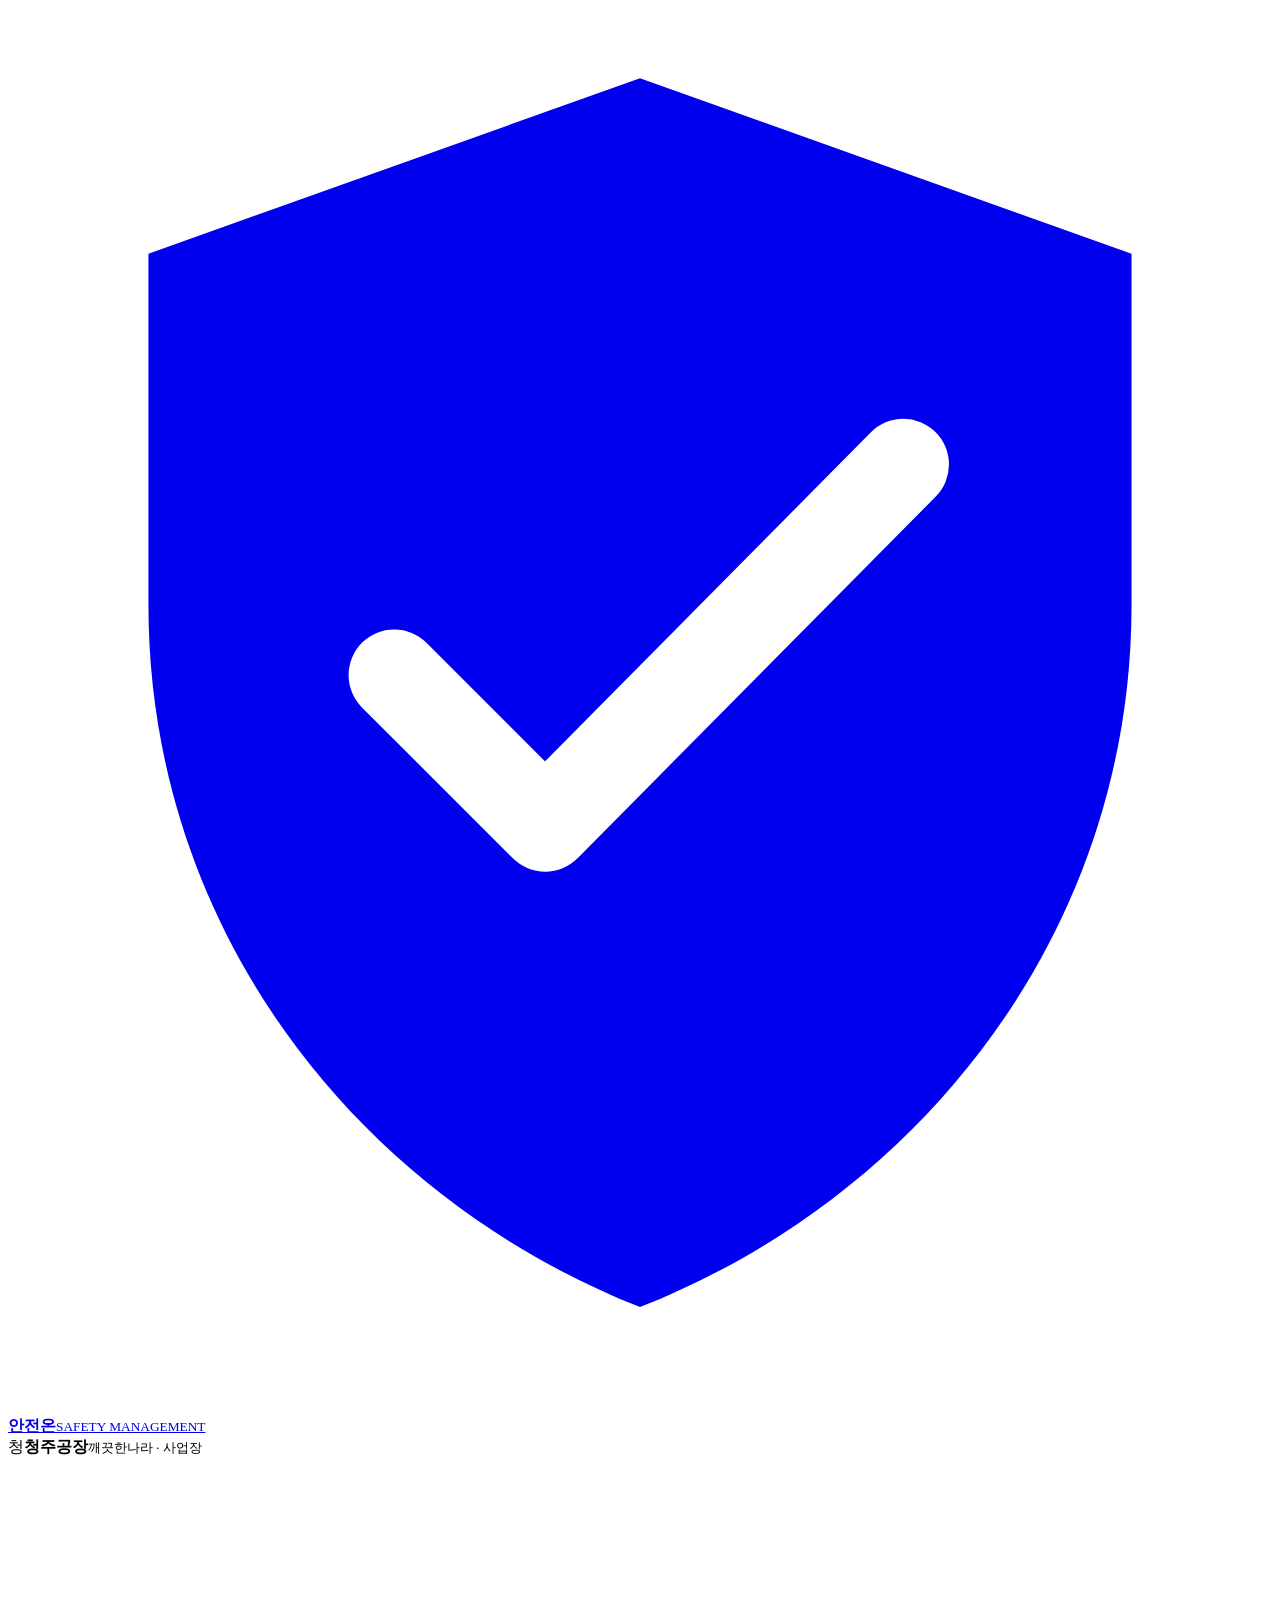
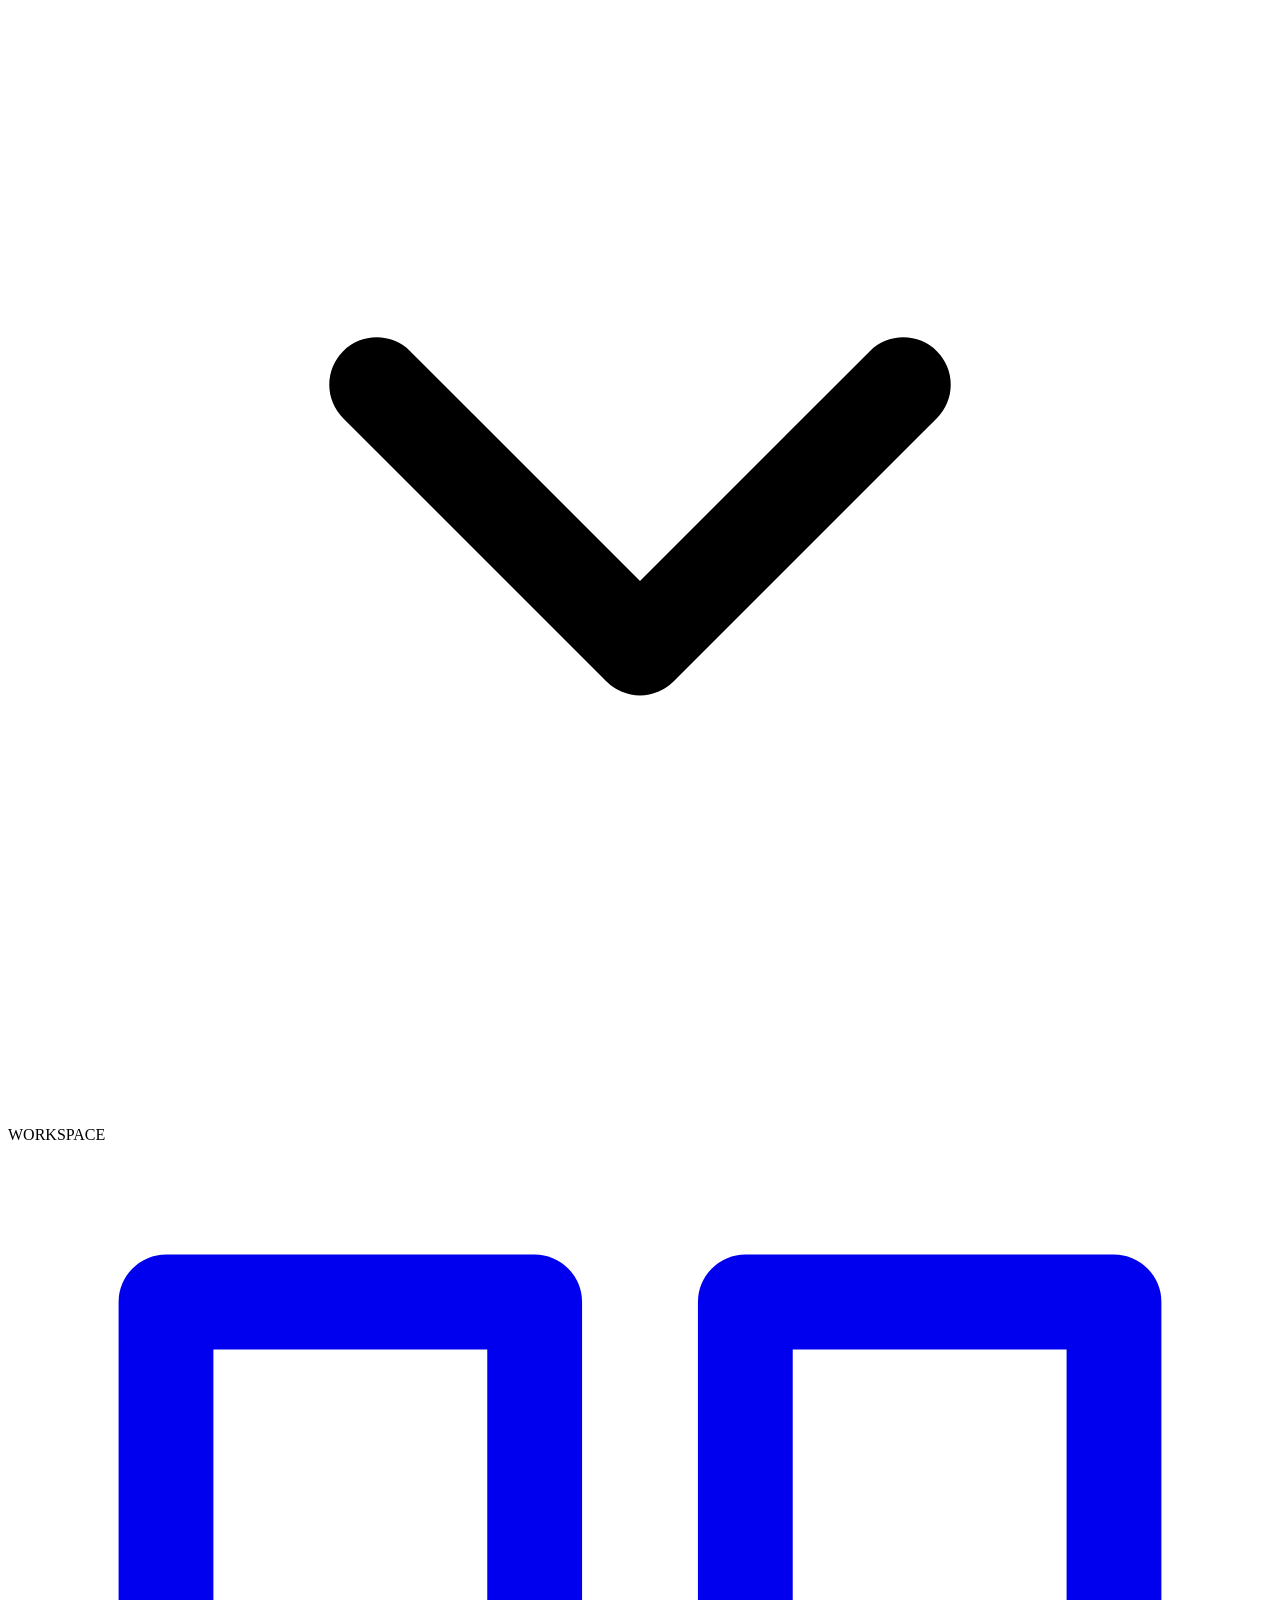
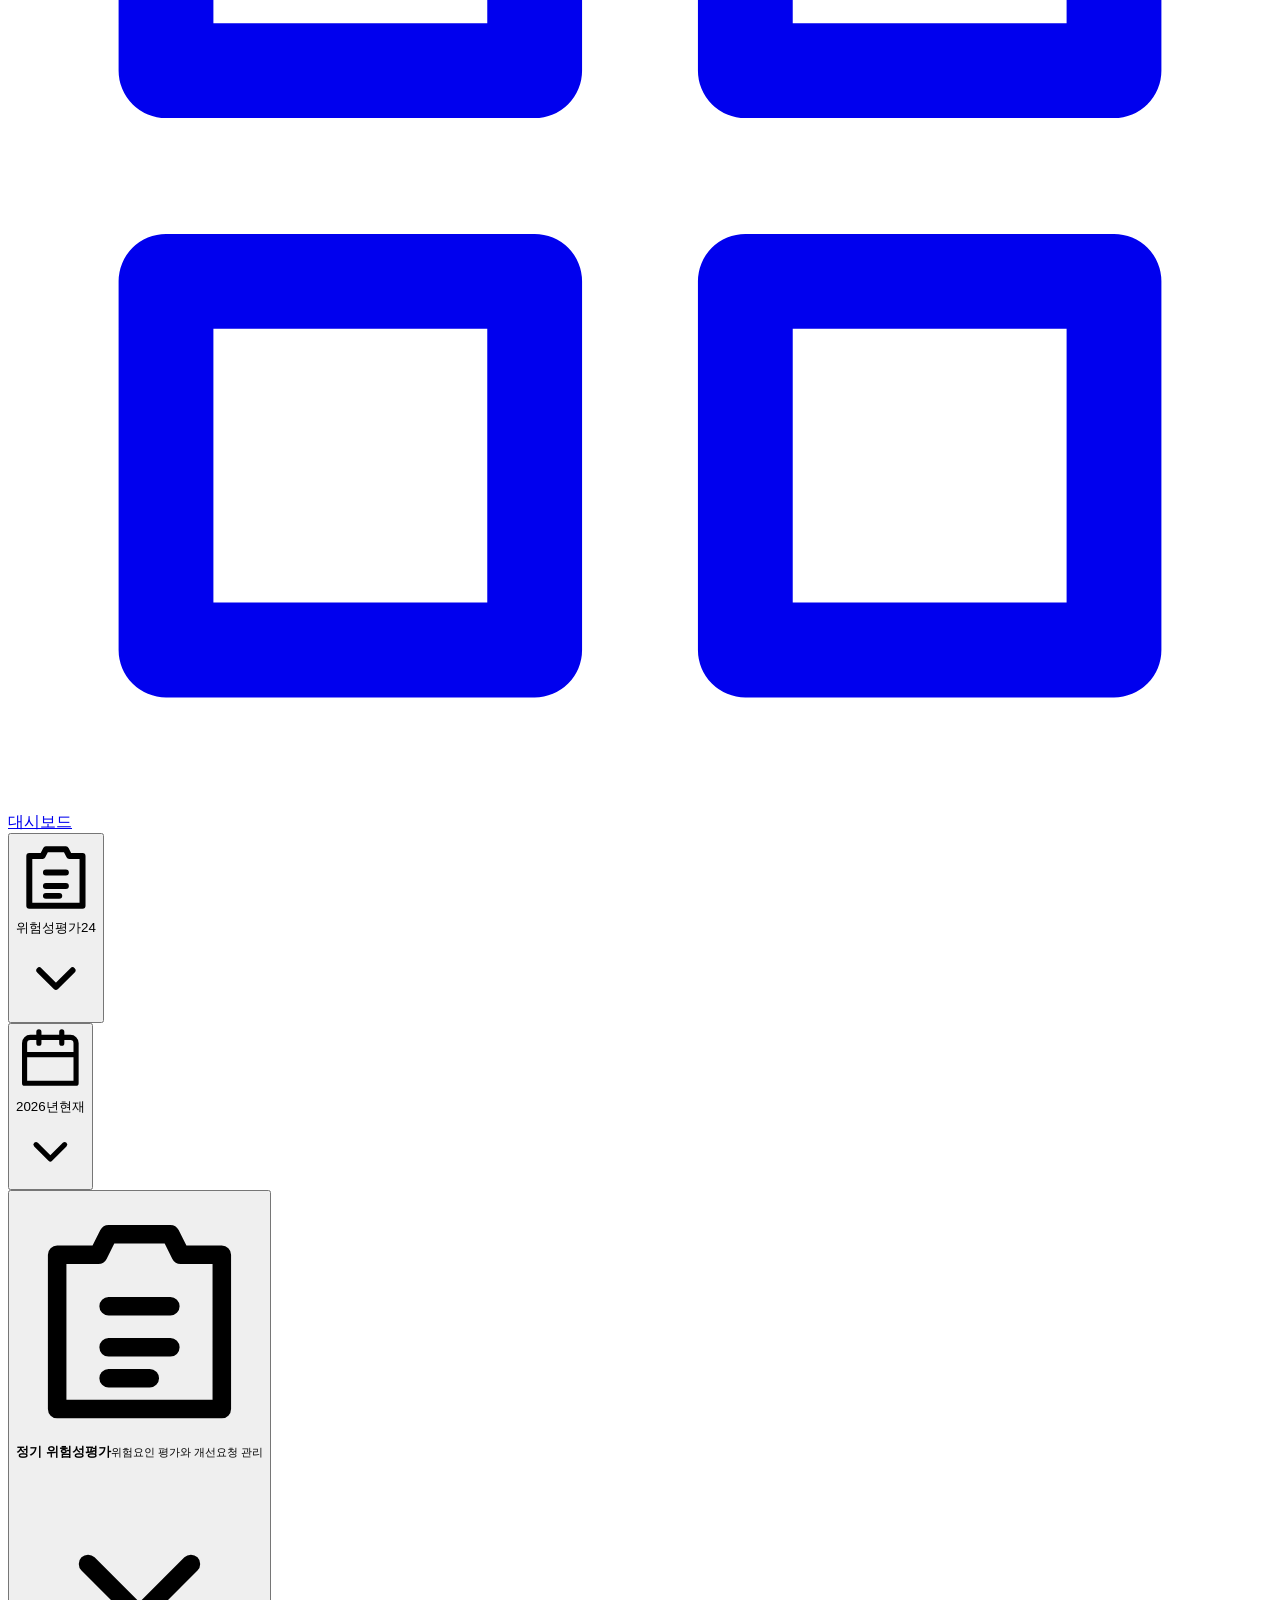
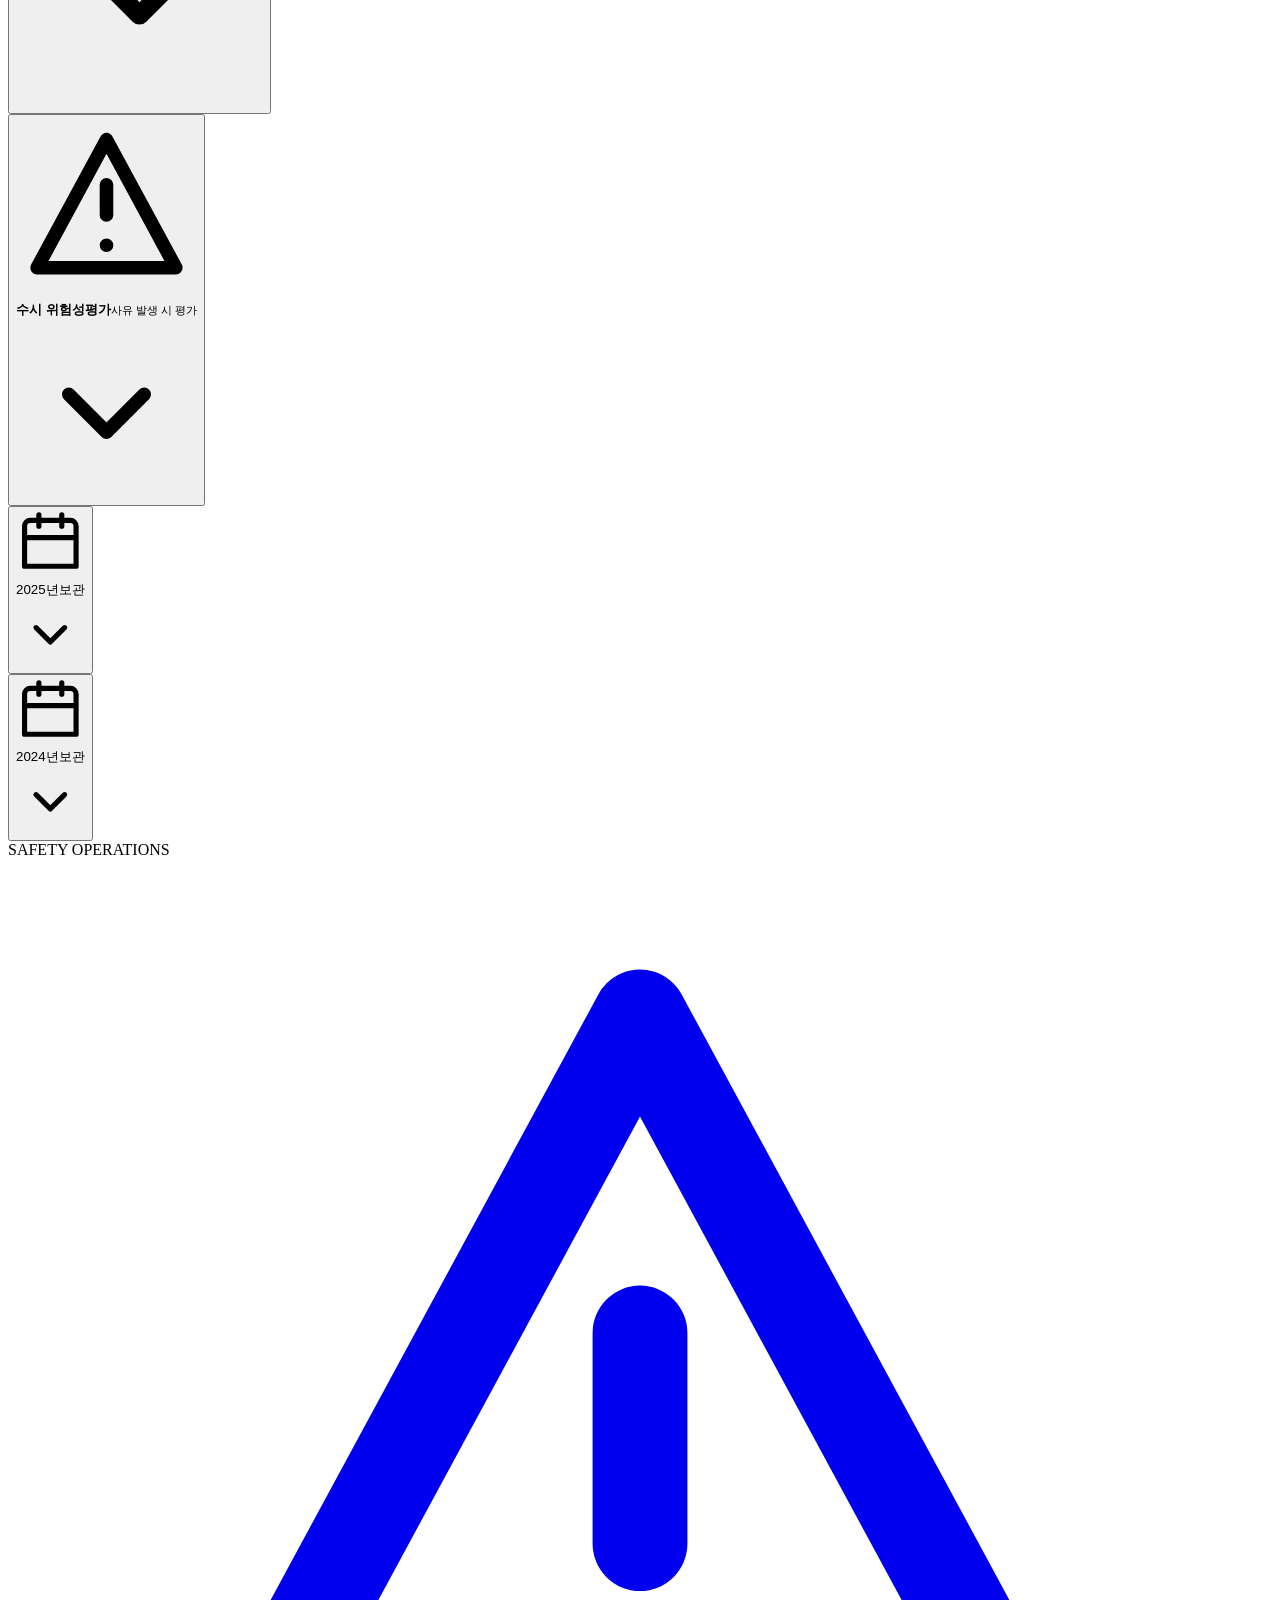
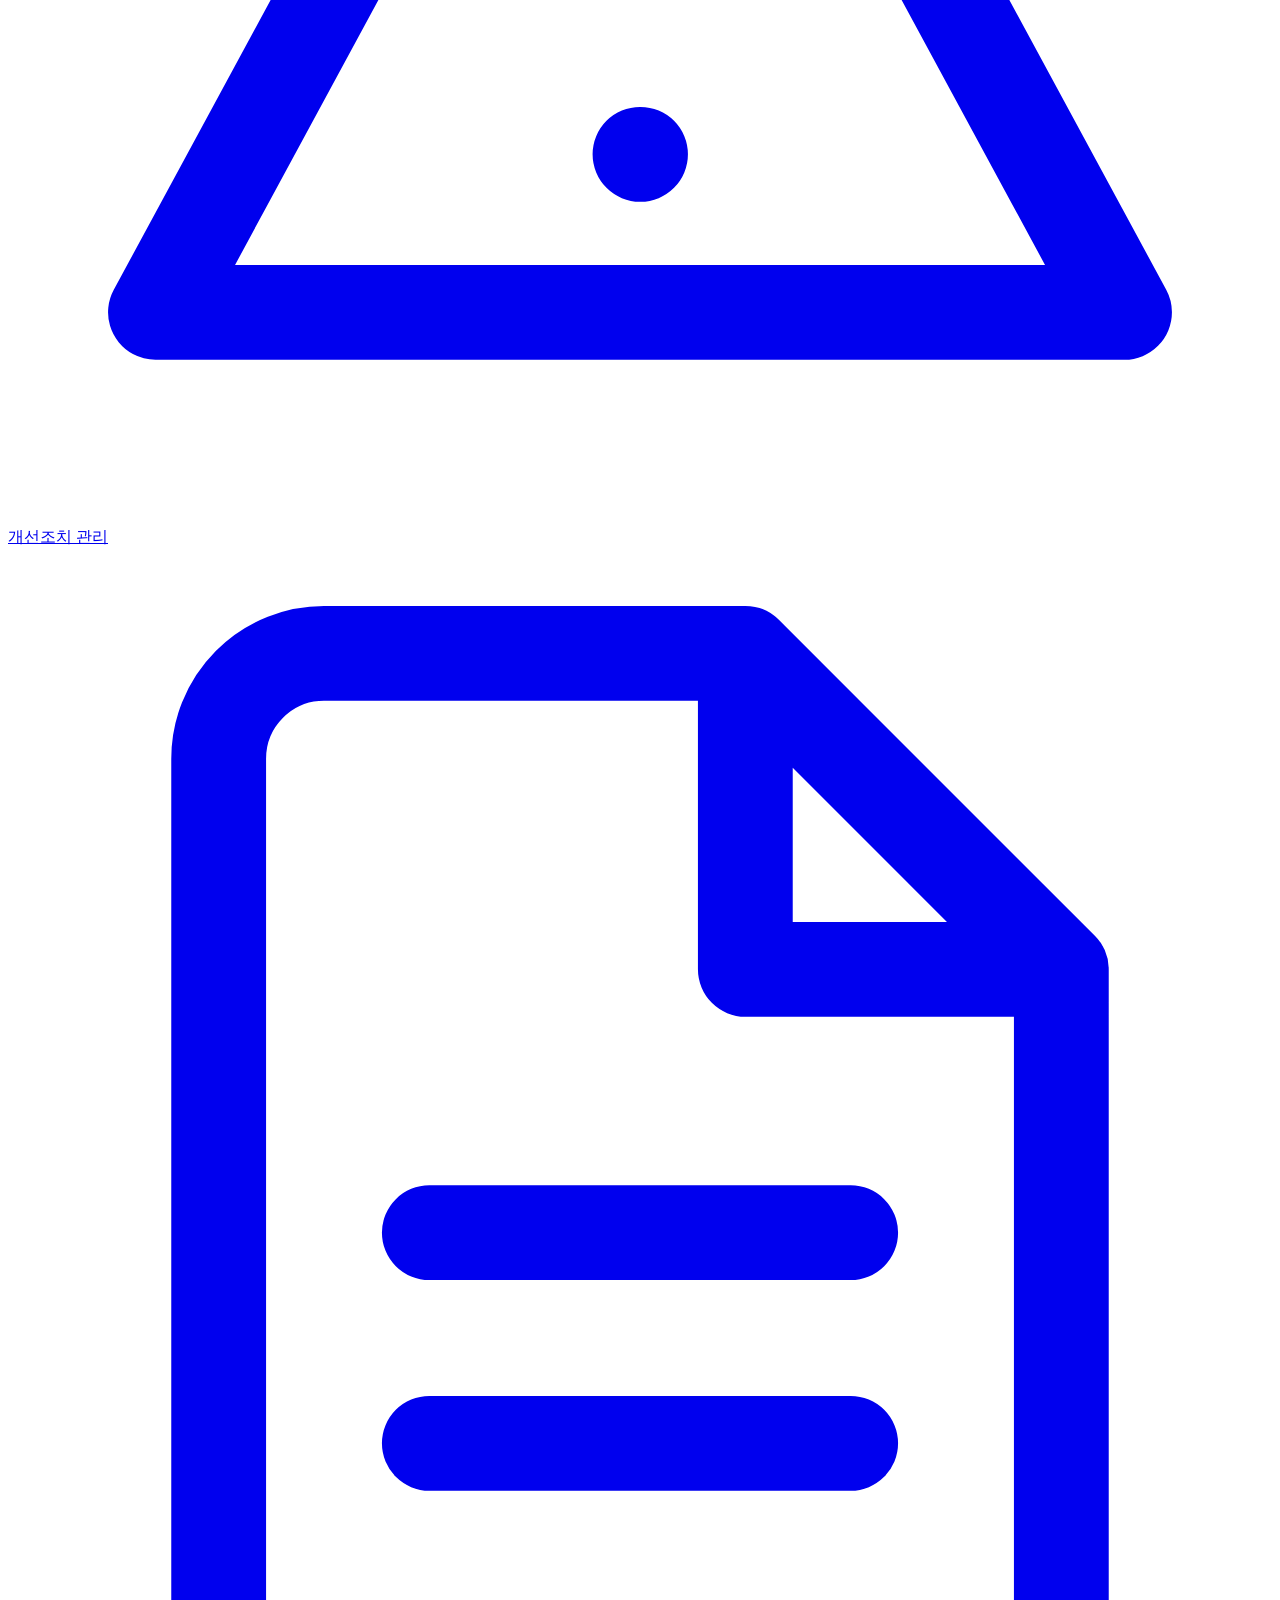
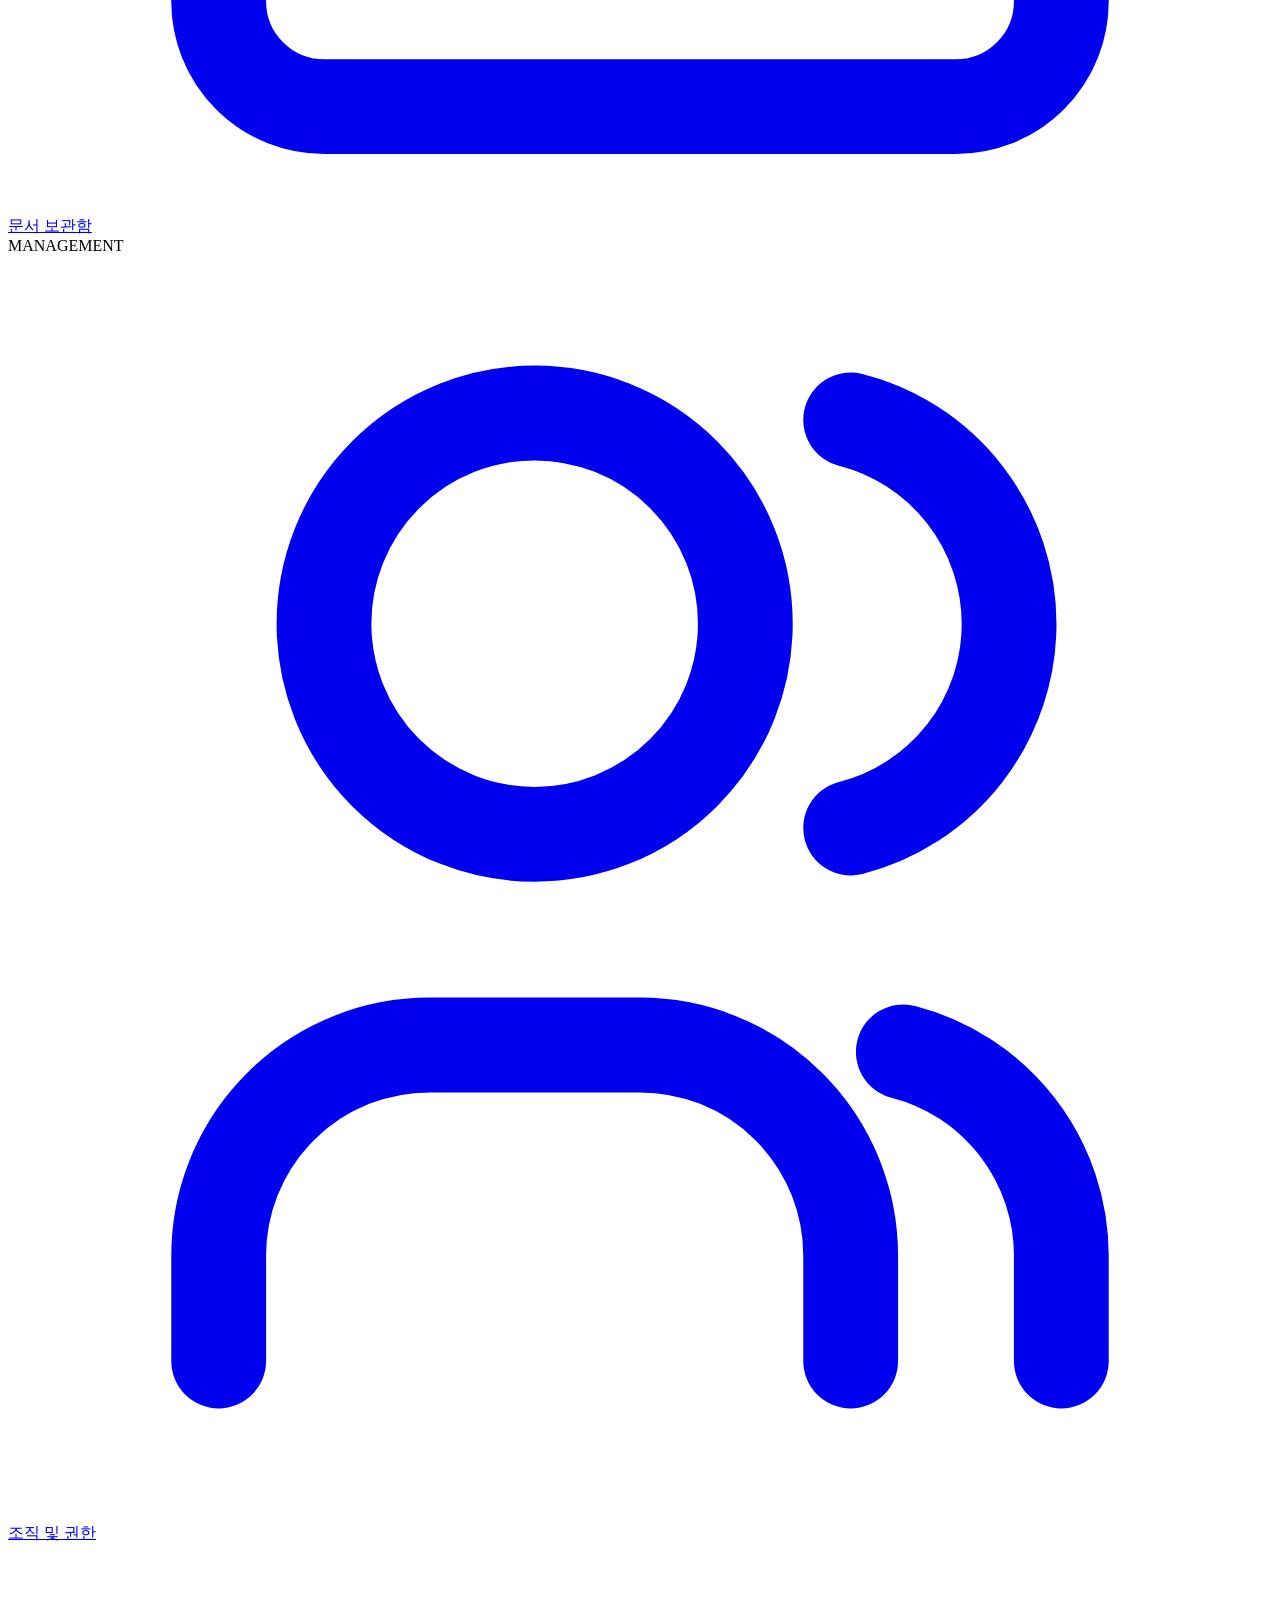
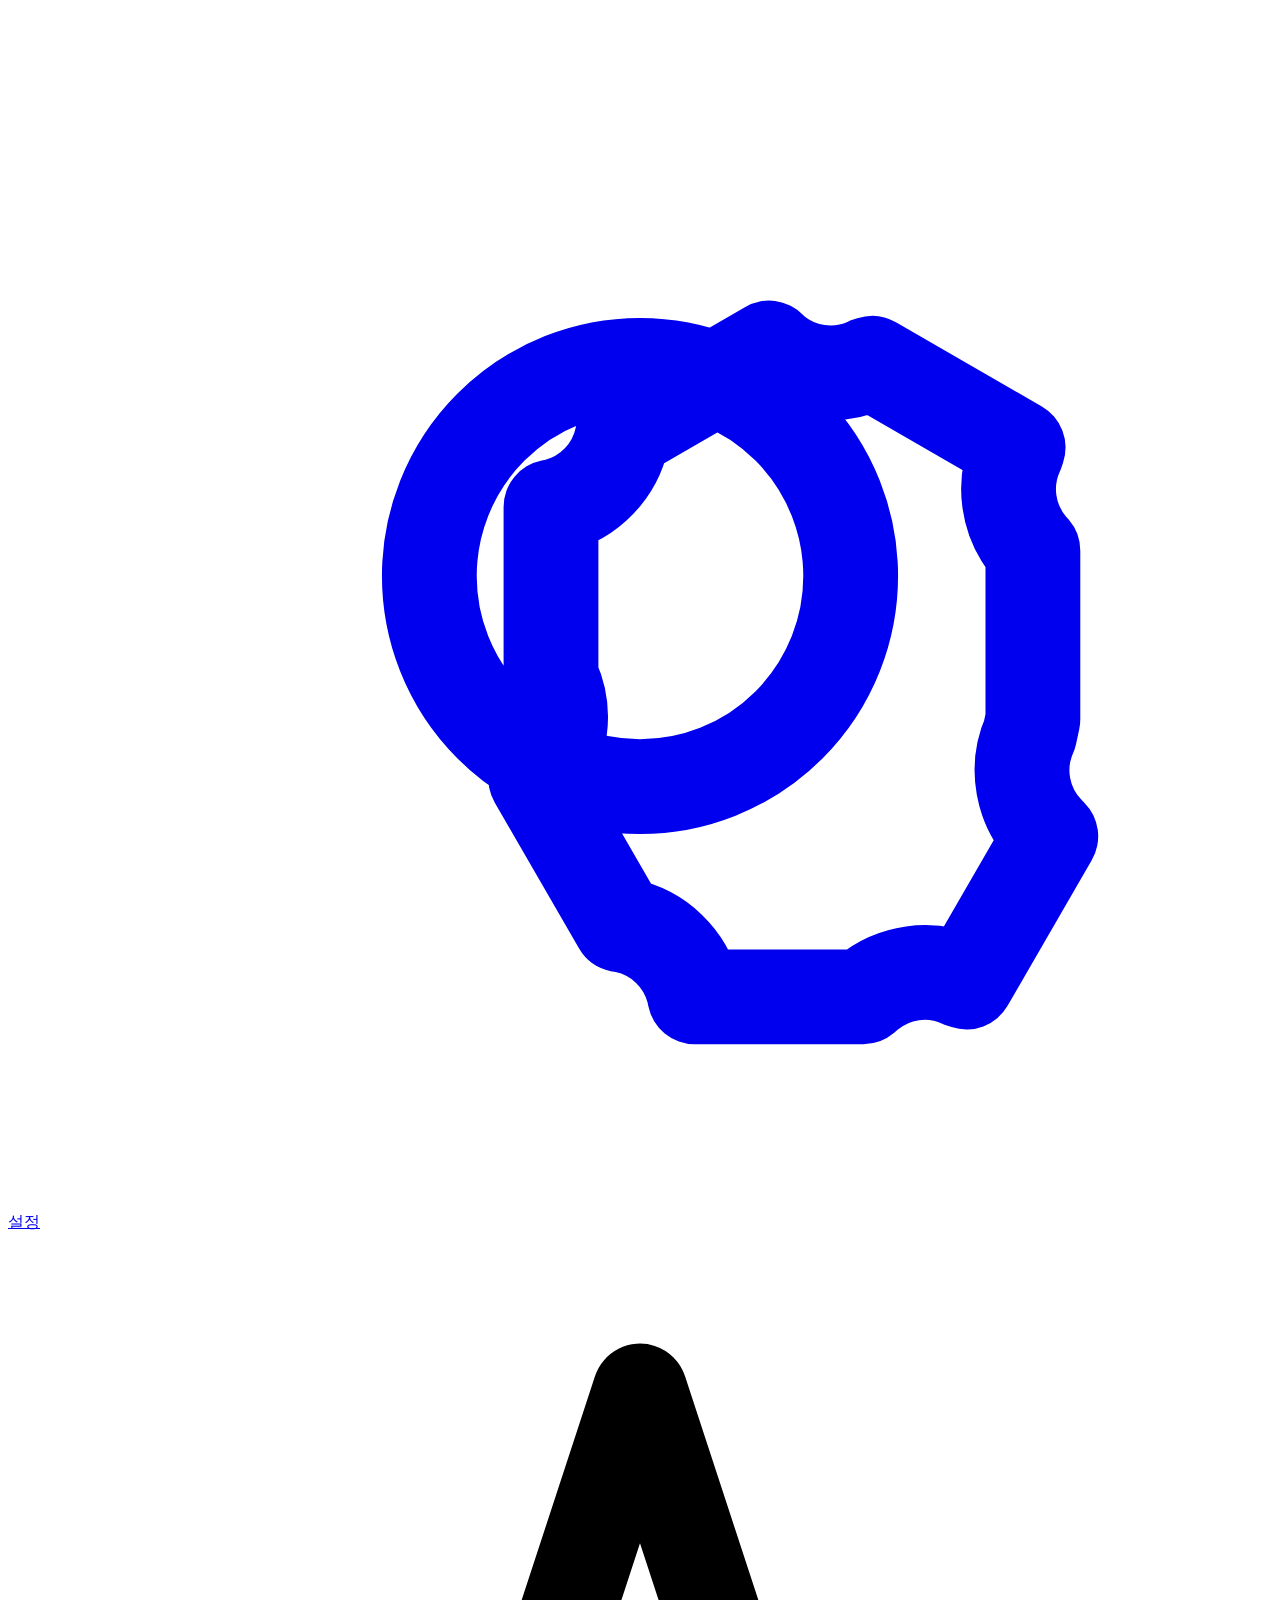
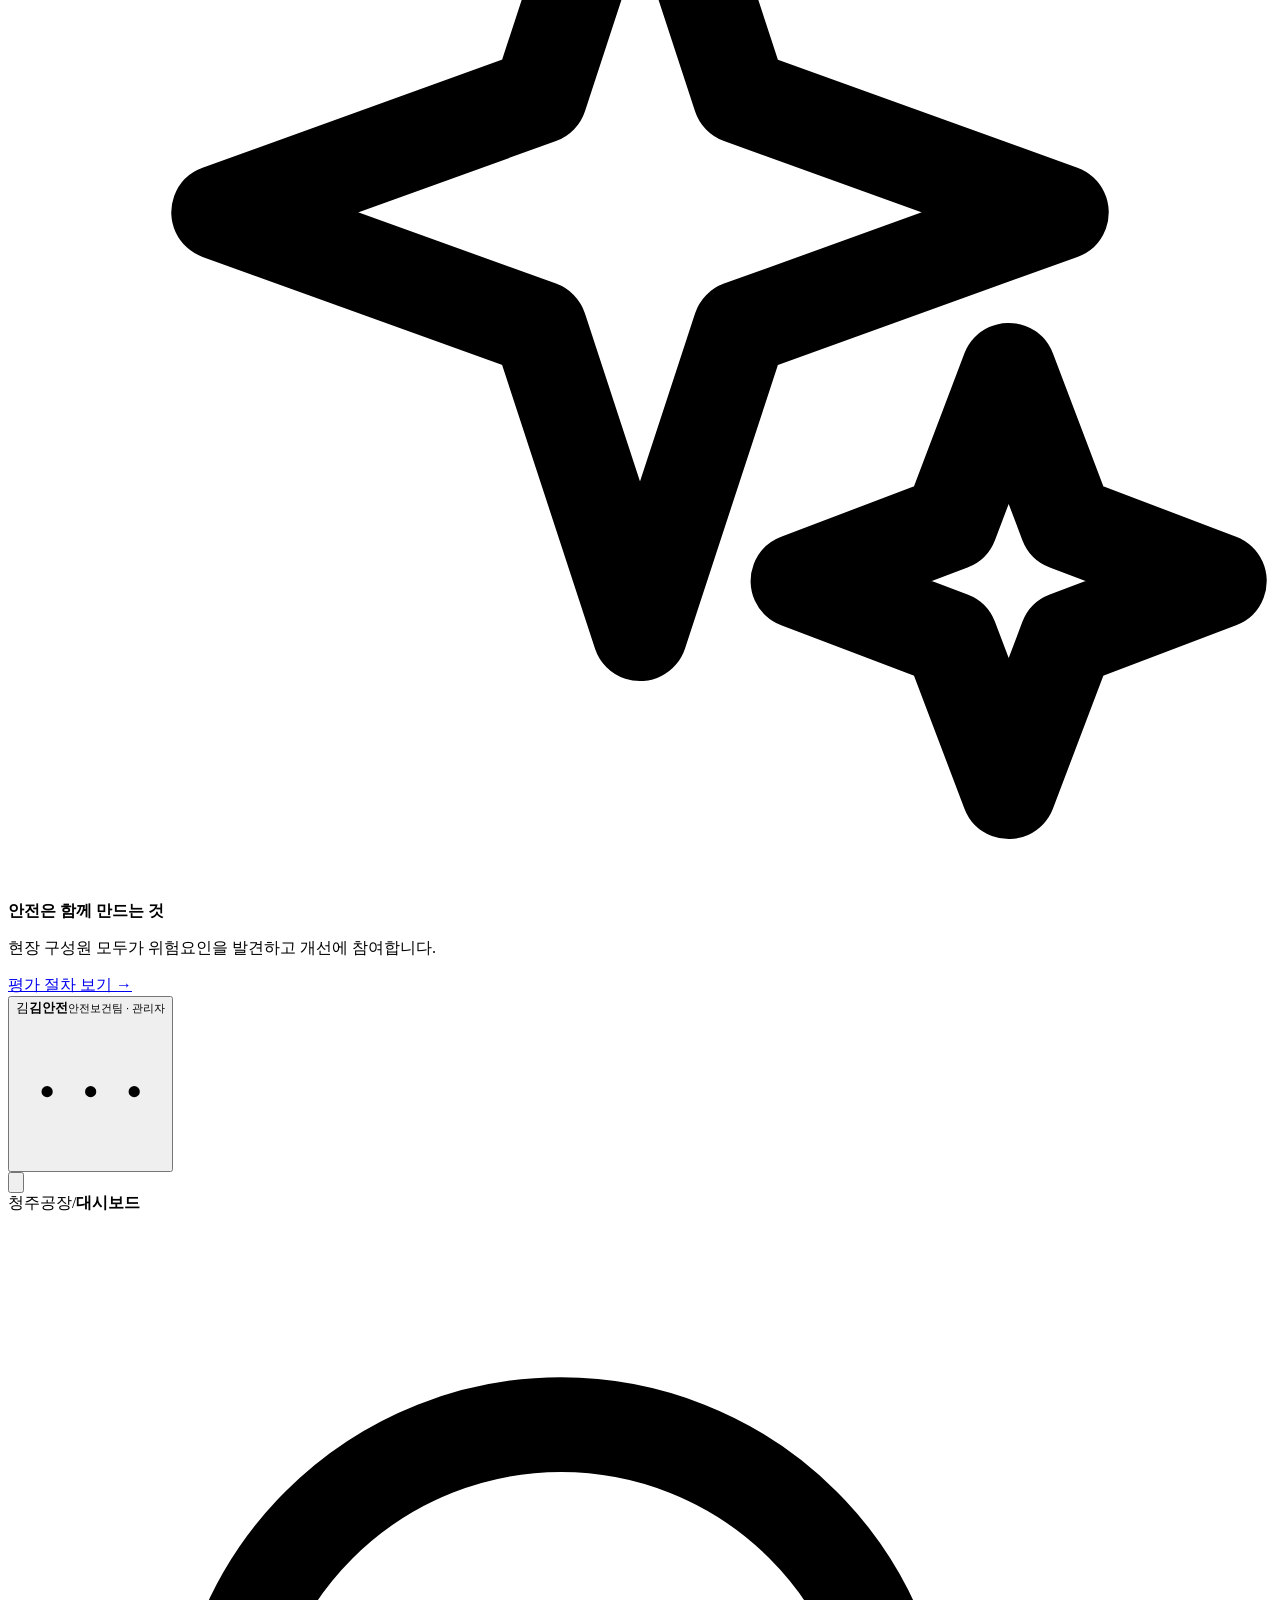
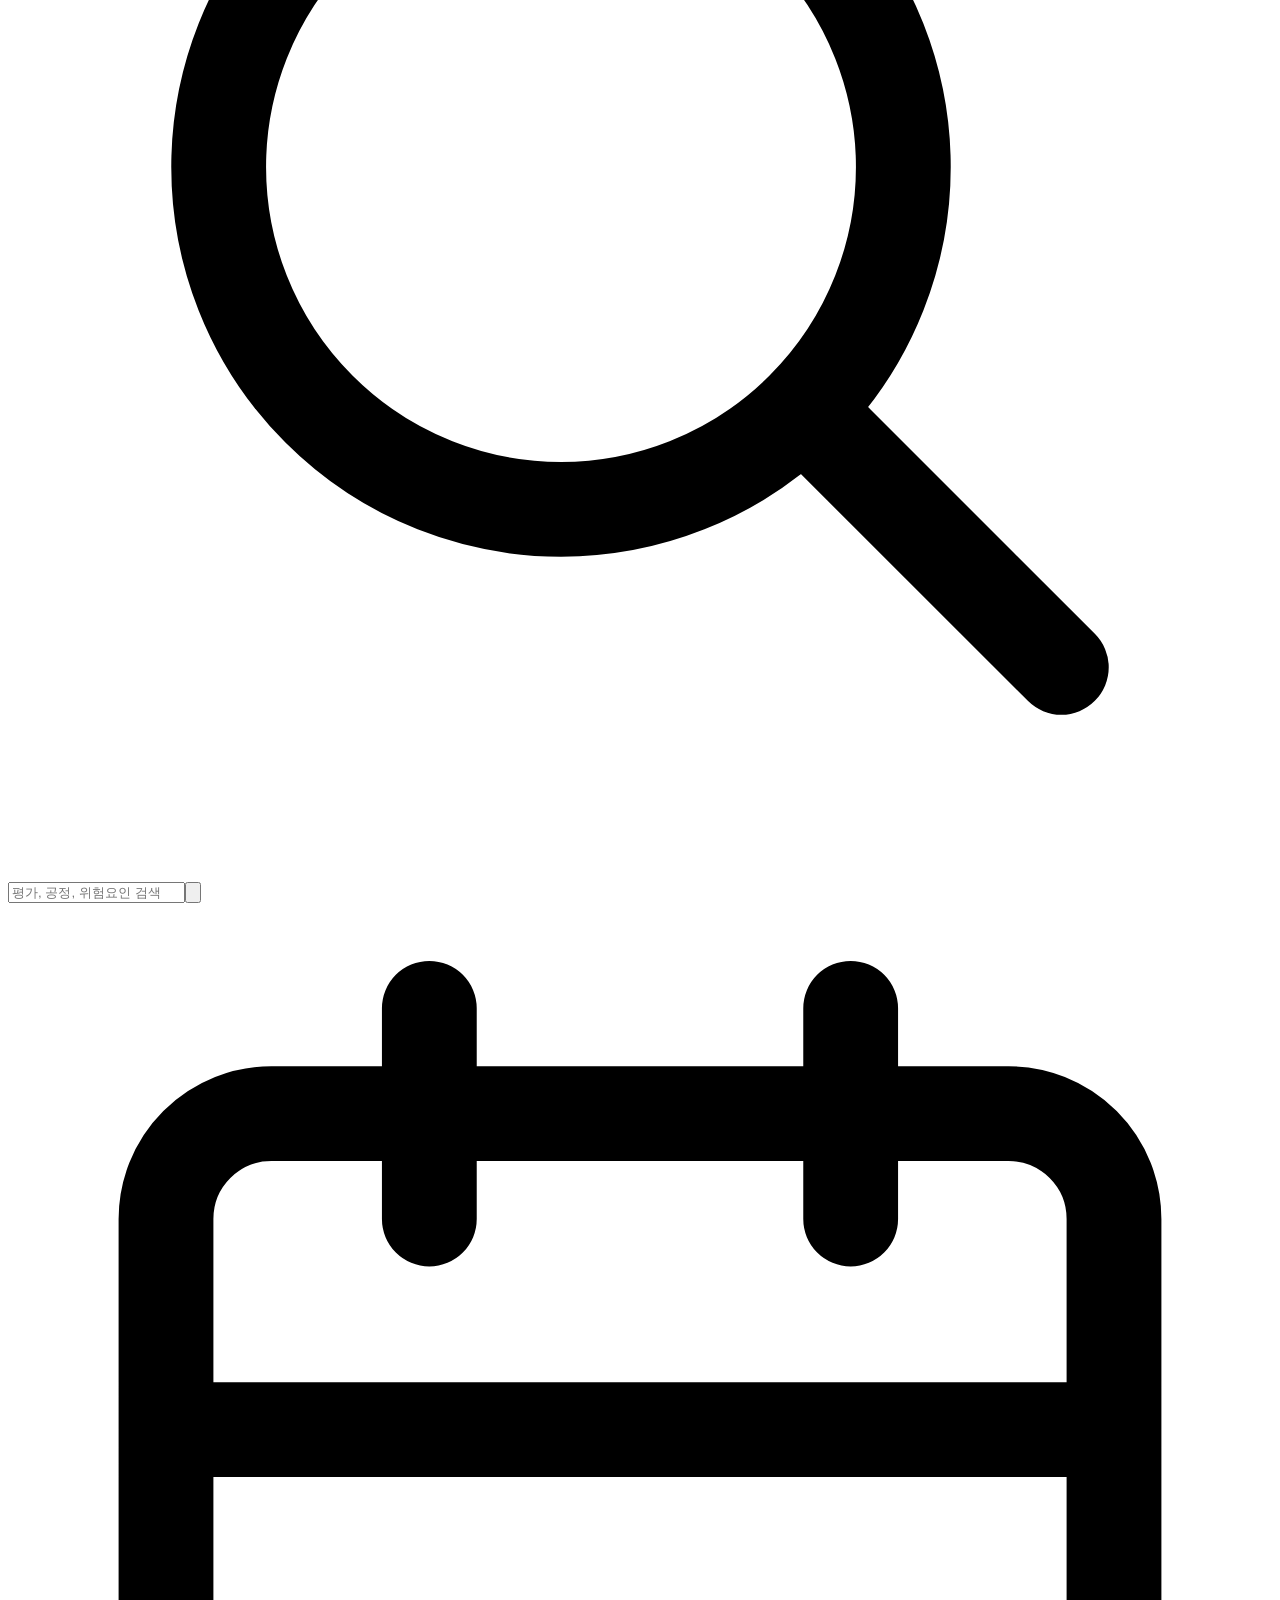
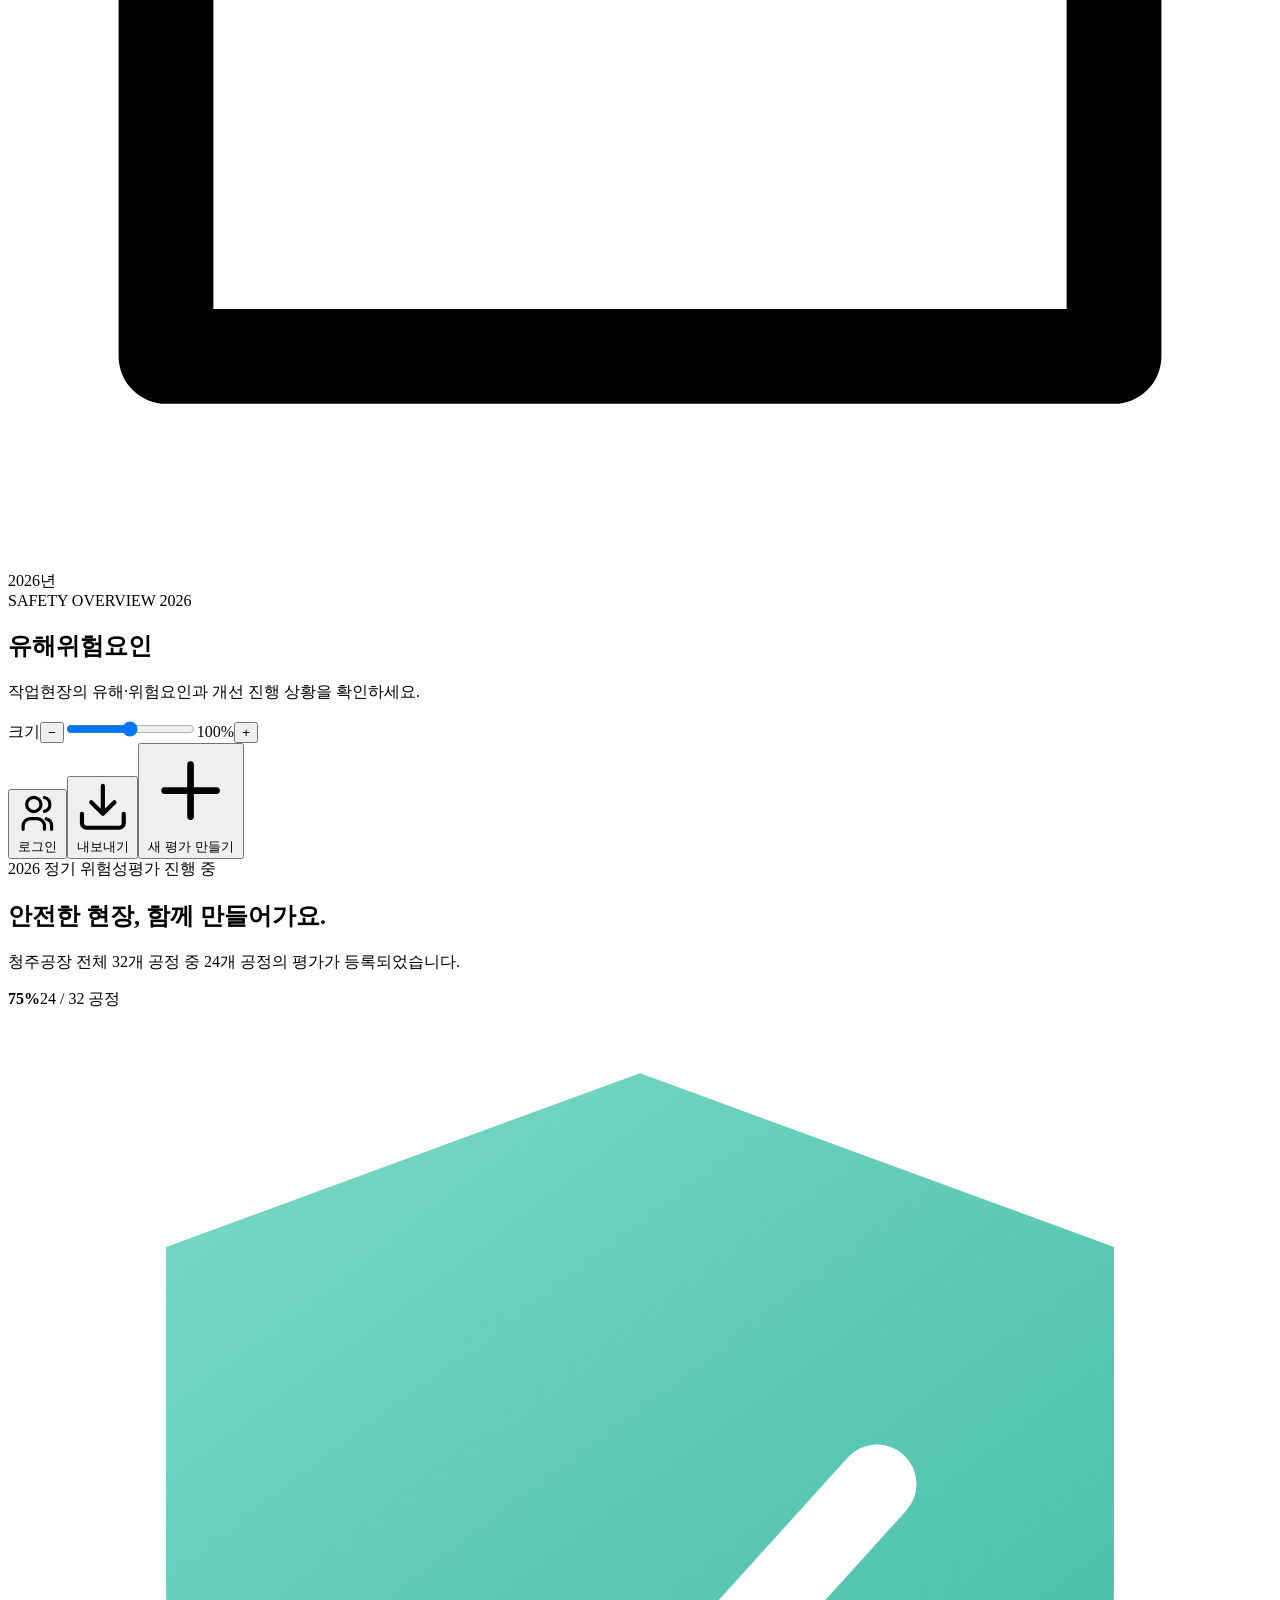
==== src/main/resources/static/index.html @ 6519123d "genspark auto-backup" ====
<!DOCTYPE html><html lang="ko"><head><meta charset="UTF-8"/><meta name="viewport" content="width=device-width, initial-scale=1.0"/><meta name="theme-color" content="#f6f8fa"/><title>안전온 | 유해위험요인</title><meta name="description" content="현장의 위험을 먼저 발견하고 함께 개선하는 위험성평가 플랫폼"/><link rel="icon" type="image/svg+xml" href="/static/favicon.svg"/><link href="/static/style.css" rel="stylesheet"/><script src="/static/app.js" defer=""></script></head><body><div class="app-shell"><aside class="sidebar" id="sidebar"><a class="brand" href="#overview" aria-label="안전온 홈"><span class="brand-mark"><svg viewBox="0 0 36 40" fill="none" aria-hidden="true"><path d="M18 2 32 7v10c0 9.2-5.9 16.8-14 20C9.9 33.8 4 26.2 4 17V7l14-5Z" fill="currentColor"></path><path d="m11 19 4.3 4.3L25.5 13" stroke="#fff" stroke-width="2.6" stroke-linecap="round" stroke-linejoin="round"></path></svg></span><span class="brand-copy"><strong>안전온</strong><small>SAFETY MANAGEMENT</small></span></a><div class="workspace-switcher"><span class="workspace-avatar">청</span><span class="workspace-copy"><strong>청주공장</strong><small>깨끗한나라 · 사업장</small></span><svg class="workspace-chevron" viewBox="0 0 24 24" fill="none" stroke="currentColor" stroke-width="1.8" stroke-linecap="round" stroke-linejoin="round" aria-hidden="true"><path d="m7 10 5 5 5-5"></path></svg></div><div class="nav-section-label">WORKSPACE</div><nav class="side-nav workspace-home-nav" aria-label="워크스페이스"><a class="nav-item active dashboard-nav-item" href="#overview"><svg class="" viewBox="0 0 24 24" fill="none" stroke="currentColor" stroke-width="1.8" stroke-linecap="round" stroke-linejoin="round" aria-hidden="true"><path d="M3 3h7v7H3zM14 3h7v7h-7zM14 14h7v7h-7zM3 14h7v7H3z"></path></svg><span>대시보드</span></a></nav><section class="workspace-tree" aria-label="위험성평가 분류"><button class="workspace-assessment-toggle is-open" type="button" data-tree-toggle="workspace-assessments" aria-expanded="true" aria-controls="workspace-assessments-content"><span class="workspace-assessment-icon"><svg class="" viewBox="0 0 24 24" fill="none" stroke="currentColor" stroke-width="1.8" stroke-linecap="round" stroke-linejoin="round" aria-hidden="true"><path d="M9 4h6l1 2h4v15H4V6h4l1-2zM9 11h6M9 15h6M9 18h4"></path></svg></span><span class="workspace-assessment-title">위험성평가</span><span class="workspace-assessment-count">24</span><svg class="tree-chevron" viewBox="0 0 24 24" fill="none" stroke="currentColor" stroke-width="1.8" stroke-linecap="round" stroke-linejoin="round" aria-hidden="true"><path d="m7 10 5 5 5-5"></path></svg></button><div class="workspace-tree-content" id="workspace-assessments-content"><div class="tree-year-group"><button class="tree-toggle tree-year-toggle is-open" type="button" data-tree-toggle="year-2026" aria-expanded="true" aria-controls="year-content-2026"><span class="tree-year-icon"><svg class="" viewBox="0 0 24 24" fill="none" stroke="currentColor" stroke-width="1.8" stroke-linecap="round" stroke-linejoin="round" aria-hidden="true"><path d="M8 2v4M16 2v4M3 10h18M5 4h14a2 2 0 0 1 2 2v14H3V6a2 2 0 0 1 2-2z"></path></svg></span><span class="tree-year-label">2026년</span><span class="tree-current-badge">현재</span><svg class="tree-chevron" viewBox="0 0 24 24" fill="none" stroke="currentColor" stroke-width="1.8" stroke-linecap="round" stroke-linejoin="round" aria-hidden="true"><path d="m7 10 5 5 5-5"></path></svg></button><div class="tree-year-content" id="year-content-2026"><div class="tree-category-group"><button class="tree-toggle tree-category-toggle" type="button" data-tree-toggle="category-2026-regular" aria-expanded="false" aria-controls="category-content-2026-regular"><span class="tree-category-icon category-icon-regular"><svg class="" viewBox="0 0 24 24" fill="none" stroke="currentColor" stroke-width="1.8" stroke-linecap="round" stroke-linejoin="round" aria-hidden="true"><path d="M9 4h6l1 2h4v15H4V6h4l1-2zM9 11h6M9 15h6M9 18h4"></path></svg></span><span class="tree-category-copy"><strong>정기 위험성평가</strong><small>위험요인 평가와 개선요청 관리</small></span><svg class="tree-chevron" viewBox="0 0 24 24" fill="none" stroke="currentColor" stroke-width="1.8" stroke-linecap="round" stroke-linejoin="round" aria-hidden="true"><path d="m7 10 5 5 5-5"></path></svg></button><div class="tree-category-content" id="category-content-2026-regular" hidden=""><div class="tree-subfolder-group"><button class="tree-toggle tree-subfolder-toggle" type="button" data-tree-toggle="subfolder-2026-regular-hazards" aria-expanded="false" aria-controls="subfolder-content-2026-regular-hazards"><span class="tree-subfolder-marker"></span><span>위험성평가 (유해위험요인)</span><svg class="tree-chevron" viewBox="0 0 24 24" fill="none" stroke="currentColor" stroke-width="1.8" stroke-linecap="round" stroke-linejoin="round" aria-hidden="true"><path d="m7 10 5 5 5-5"></path></svg></button><div class="tree-subfolder-content" id="subfolder-content-2026-regular-hazards" hidden=""><div class="tree-team-group"><button class="tree-toggle tree-team-toggle" type="button" data-tree-toggle="department-2026-regular-hazards-team-0" aria-expanded="false" aria-controls="department-content-2026-regular-hazards-team-0"><span class="tree-team-marker"></span><span class="tree-team-name">제지생산1팀</span><svg class="tree-chevron" viewBox="0 0 24 24" fill="none" stroke="currentColor" stroke-width="1.8" stroke-linecap="round" stroke-linejoin="round" aria-hidden="true"><path d="m7 10 5 5 5-5"></path></svg></button><div class="tree-process-content" id="department-content-2026-regular-hazards-team-0" hidden=""><div class="tree-process-entry"><button class="tree-selectable tree-process-leaf" type="button" data-workspace-selection="2026년 / 정기 위험성평가 / 위험성평가 (유해위험요인) / 제지생산1팀 / 원질" data-file-year="2026" data-file-assessment-type="REGULAR" data-file-category="HAZARD_RISK" data-file-team="제지생산1팀" data-file-process="원질"><span class="tree-process-marker"></span><span>원질</span></button></div><div class="tree-process-entry"><button class="tree-selectable tree-process-leaf" type="button" data-workspace-selection="2026년 / 정기 위험성평가 / 위험성평가 (유해위험요인) / 제지생산1팀 / 초지" data-file-year="2026" data-file-assessment-type="REGULAR" data-file-category="HAZARD_RISK" data-file-team="제지생산1팀" data-file-process="초지"><span class="tree-process-marker"></span><span>초지</span></button></div></div></div><div class="tree-team-group"><button class="tree-toggle tree-team-toggle" type="button" data-tree-toggle="department-2026-regular-hazards-team-1" aria-expanded="false" aria-controls="department-content-2026-regular-hazards-team-1"><span class="tree-team-marker"></span><span class="tree-team-name">제지생산2팀</span><svg class="tree-chevron" viewBox="0 0 24 24" fill="none" stroke="currentColor" stroke-width="1.8" stroke-linecap="round" stroke-linejoin="round" aria-hidden="true"><path d="m7 10 5 5 5-5"></path></svg></button><div class="tree-process-content" id="department-content-2026-regular-hazards-team-1" hidden=""><div class="tree-process-entry"><button class="tree-selectable tree-process-leaf" type="button" data-workspace-selection="2026년 / 정기 위험성평가 / 위험성평가 (유해위험요인) / 제지생산2팀 / 카타" data-file-year="2026" data-file-assessment-type="REGULAR" data-file-category="HAZARD_RISK" data-file-team="제지생산2팀" data-file-process="카타"><span class="tree-process-marker"></span><span>카타</span></button></div><div class="tree-process-entry"><button class="tree-selectable tree-process-leaf" type="button" data-workspace-selection="2026년 / 정기 위험성평가 / 위험성평가 (유해위험요인) / 제지생산2팀 / 포장" data-file-year="2026" data-file-assessment-type="REGULAR" data-file-category="HAZARD_RISK" data-file-team="제지생산2팀" data-file-process="포장"><span class="tree-process-marker"></span><span>포장</span></button></div></div></div><div class="tree-team-group"><button class="tree-toggle tree-team-toggle" type="button" data-tree-toggle="department-2026-regular-hazards-team-2" aria-expanded="false" aria-controls="department-content-2026-regular-hazards-team-2"><span class="tree-team-marker"></span><span class="tree-team-name">화장지생산팀</span><svg class="tree-chevron" viewBox="0 0 24 24" fill="none" stroke="currentColor" stroke-width="1.8" stroke-linecap="round" stroke-linejoin="round" aria-hidden="true"><path d="m7 10 5 5 5-5"></path></svg></button><div class="tree-process-content" id="department-content-2026-regular-hazards-team-2" hidden=""><div class="tree-process-entry"><button class="tree-selectable tree-process-leaf" type="button" data-workspace-selection="2026년 / 정기 위험성평가 / 위험성평가 (유해위험요인) / 화장지생산팀 / 초지" data-file-year="2026" data-file-assessment-type="REGULAR" data-file-category="HAZARD_RISK" data-file-team="화장지생산팀" data-file-process="초지"><span class="tree-process-marker"></span><span>초지</span></button></div><div class="tree-process-entry"><button class="tree-selectable tree-process-leaf" type="button" data-workspace-selection="2026년 / 정기 위험성평가 / 위험성평가 (유해위험요인) / 화장지생산팀 / 가공" data-file-year="2026" data-file-assessment-type="REGULAR" data-file-category="HAZARD_RISK" data-file-team="화장지생산팀" data-file-process="가공"><span class="tree-process-marker"></span><span>가공</span></button></div></div></div><div class="tree-team-entry"><button class="tree-selectable tree-team-leaf" type="button" data-workspace-selection="2026년 / 정기 위험성평가 / 위험성평가 (유해위험요인) / 패드생산팀" data-file-year="2026" data-file-assessment-type="REGULAR" data-file-category="HAZARD_RISK" data-file-team="패드생산팀" data-file-process=""><span class="tree-team-marker"></span><span>패드생산팀</span></button></div><div class="tree-team-entry"><button class="tree-selectable tree-team-leaf" type="button" data-workspace-selection="2026년 / 정기 위험성평가 / 위험성평가 (유해위험요인) / PS품질보증팀" data-file-year="2026" data-file-assessment-type="REGULAR" data-file-category="HAZARD_RISK" data-file-team="PS품질보증팀" data-file-process=""><span class="tree-team-marker"></span><span>PS품질보증팀</span></button></div><div class="tree-team-entry"><button class="tree-selectable tree-team-leaf" type="button" data-workspace-selection="2026년 / 정기 위험성평가 / 위험성평가 (유해위험요인) / HL품질보증팀" data-file-year="2026" data-file-assessment-type="REGULAR" data-file-category="HAZARD_RISK" data-file-team="HL품질보증팀" data-file-process=""><span class="tree-team-marker"></span><span>HL품질보증팀</span></button></div><div class="tree-team-group"><button class="tree-toggle tree-team-toggle" type="button" data-tree-toggle="department-2026-regular-hazards-team-6" aria-expanded="false" aria-controls="department-content-2026-regular-hazards-team-6"><span class="tree-team-marker"></span><span class="tree-team-name">환경에너지팀</span><svg class="tree-chevron" viewBox="0 0 24 24" fill="none" stroke="currentColor" stroke-width="1.8" stroke-linecap="round" stroke-linejoin="round" aria-hidden="true"><path d="m7 10 5 5 5-5"></path></svg></button><div class="tree-process-content" id="department-content-2026-regular-hazards-team-6" hidden=""><div class="tree-process-entry"><button class="tree-selectable tree-process-leaf" type="button" data-workspace-selection="2026년 / 정기 위험성평가 / 위험성평가 (유해위험요인) / 환경에너지팀 / 에너지" data-file-year="2026" data-file-assessment-type="REGULAR" data-file-category="HAZARD_RISK" data-file-team="환경에너지팀" data-file-process="에너지"><span class="tree-process-marker"></span><span>에너지</span></button></div><div class="tree-process-entry"><button class="tree-selectable tree-process-leaf" type="button" data-workspace-selection="2026년 / 정기 위험성평가 / 위험성평가 (유해위험요인) / 환경에너지팀 / 환경" data-file-year="2026" data-file-assessment-type="REGULAR" data-file-category="HAZARD_RISK" data-file-team="환경에너지팀" data-file-process="환경"><span class="tree-process-marker"></span><span>환경</span></button></div></div></div><div class="tree-team-entry"><button class="tree-selectable tree-team-leaf" type="button" data-workspace-selection="2026년 / 정기 위험성평가 / 위험성평가 (유해위험요인) / 공무팀" data-file-year="2026" data-file-assessment-type="REGULAR" data-file-category="HAZARD_RISK" data-file-team="공무팀" data-file-process=""><span class="tree-team-marker"></span><span>공무팀</span></button></div><div class="tree-team-entry"><button class="tree-selectable tree-team-leaf" type="button" data-workspace-selection="2026년 / 정기 위험성평가 / 위험성평가 (유해위험요인) / 전기팀" data-file-year="2026" data-file-assessment-type="REGULAR" data-file-category="HAZARD_RISK" data-file-team="전기팀" data-file-process=""><span class="tree-team-marker"></span><span>전기팀</span></button></div><div class="tree-team-entry"><button class="tree-selectable tree-team-leaf" type="button" data-workspace-selection="2026년 / 정기 위험성평가 / 위험성평가 (유해위험요인) / 구매1팀" data-file-year="2026" data-file-assessment-type="REGULAR" data-file-category="HAZARD_RISK" data-file-team="구매1팀" data-file-process=""><span class="tree-team-marker"></span><span>구매1팀</span></button></div></div></div><div class="tree-subfolder-group"><button class="tree-toggle tree-subfolder-toggle" type="button" data-tree-toggle="subfolder-2026-regular-improvements" aria-expanded="false" aria-controls="subfolder-content-2026-regular-improvements"><span class="tree-subfolder-marker"></span><span>개선요청 건</span><svg class="tree-chevron" viewBox="0 0 24 24" fill="none" stroke="currentColor" stroke-width="1.8" stroke-linecap="round" stroke-linejoin="round" aria-hidden="true"><path d="m7 10 5 5 5-5"></path></svg></button><div class="tree-subfolder-content" id="subfolder-content-2026-regular-improvements" hidden=""><div class="tree-team-group"><button class="tree-toggle tree-team-toggle" type="button" data-tree-toggle="department-2026-regular-improvements-team-0" aria-expanded="false" aria-controls="department-content-2026-regular-improvements-team-0"><span class="tree-team-marker"></span><span class="tree-team-name">제지생산1팀</span><svg class="tree-chevron" viewBox="0 0 24 24" fill="none" stroke="currentColor" stroke-width="1.8" stroke-linecap="round" stroke-linejoin="round" aria-hidden="true"><path d="m7 10 5 5 5-5"></path></svg></button><div class="tree-process-content" id="department-content-2026-regular-improvements-team-0" hidden=""><div class="tree-process-entry"><button class="tree-selectable tree-process-leaf" type="button" data-workspace-selection="2026년 / 정기 위험성평가 / 개선요청 건 / 제지생산1팀 / 원질" data-file-year="2026" data-file-assessment-type="REGULAR" data-file-category="IMPROVEMENT_REQUEST" data-file-team="제지생산1팀" data-file-process="원질"><span class="tree-process-marker"></span><span>원질</span></button></div><div class="tree-process-entry"><button class="tree-selectable tree-process-leaf" type="button" data-workspace-selection="2026년 / 정기 위험성평가 / 개선요청 건 / 제지생산1팀 / 초지" data-file-year="2026" data-file-assessment-type="REGULAR" data-file-category="IMPROVEMENT_REQUEST" data-file-team="제지생산1팀" data-file-process="초지"><span class="tree-process-marker"></span><span>초지</span></button></div></div></div><div class="tree-team-group"><button class="tree-toggle tree-team-toggle" type="button" data-tree-toggle="department-2026-regular-improvements-team-1" aria-expanded="false" aria-controls="department-content-2026-regular-improvements-team-1"><span class="tree-team-marker"></span><span class="tree-team-name">제지생산2팀</span><svg class="tree-chevron" viewBox="0 0 24 24" fill="none" stroke="currentColor" stroke-width="1.8" stroke-linecap="round" stroke-linejoin="round" aria-hidden="true"><path d="m7 10 5 5 5-5"></path></svg></button><div class="tree-process-content" id="department-content-2026-regular-improvements-team-1" hidden=""><div class="tree-process-entry"><button class="tree-selectable tree-process-leaf" type="button" data-workspace-selection="2026년 / 정기 위험성평가 / 개선요청 건 / 제지생산2팀 / 카타" data-file-year="2026" data-file-assessment-type="REGULAR" data-file-category="IMPROVEMENT_REQUEST" data-file-team="제지생산2팀" data-file-process="카타"><span class="tree-process-marker"></span><span>카타</span></button></div><div class="tree-process-entry"><button class="tree-selectable tree-process-leaf" type="button" data-workspace-selection="2026년 / 정기 위험성평가 / 개선요청 건 / 제지생산2팀 / 포장" data-file-year="2026" data-file-assessment-type="REGULAR" data-file-category="IMPROVEMENT_REQUEST" data-file-team="제지생산2팀" data-file-process="포장"><span class="tree-process-marker"></span><span>포장</span></button></div></div></div><div class="tree-team-group"><button class="tree-toggle tree-team-toggle" type="button" data-tree-toggle="department-2026-regular-improvements-team-2" aria-expanded="false" aria-controls="department-content-2026-regular-improvements-team-2"><span class="tree-team-marker"></span><span class="tree-team-name">화장지생산팀</span><svg class="tree-chevron" viewBox="0 0 24 24" fill="none" stroke="currentColor" stroke-width="1.8" stroke-linecap="round" stroke-linejoin="round" aria-hidden="true"><path d="m7 10 5 5 5-5"></path></svg></button><div class="tree-process-content" id="department-content-2026-regular-improvements-team-2" hidden=""><div class="tree-process-entry"><button class="tree-selectable tree-process-leaf" type="button" data-workspace-selection="2026년 / 정기 위험성평가 / 개선요청 건 / 화장지생산팀 / 초지" data-file-year="2026" data-file-assessment-type="REGULAR" data-file-category="IMPROVEMENT_REQUEST" data-file-team="화장지생산팀" data-file-process="초지"><span class="tree-process-marker"></span><span>초지</span></button></div><div class="tree-process-entry"><button class="tree-selectable tree-process-leaf" type="button" data-workspace-selection="2026년 / 정기 위험성평가 / 개선요청 건 / 화장지생산팀 / 가공" data-file-year="2026" data-file-assessment-type="REGULAR" data-file-category="IMPROVEMENT_REQUEST" data-file-team="화장지생산팀" data-file-process="가공"><span class="tree-process-marker"></span><span>가공</span></button></div></div></div><div class="tree-team-entry"><button class="tree-selectable tree-team-leaf" type="button" data-workspace-selection="2026년 / 정기 위험성평가 / 개선요청 건 / 패드생산팀" data-file-year="2026" data-file-assessment-type="REGULAR" data-file-category="IMPROVEMENT_REQUEST" data-file-team="패드생산팀" data-file-process=""><span class="tree-team-marker"></span><span>패드생산팀</span></button></div><div class="tree-team-entry"><button class="tree-selectable tree-team-leaf" type="button" data-workspace-selection="2026년 / 정기 위험성평가 / 개선요청 건 / PS품질보증팀" data-file-year="2026" data-file-assessment-type="REGULAR" data-file-category="IMPROVEMENT_REQUEST" data-file-team="PS품질보증팀" data-file-process=""><span class="tree-team-marker"></span><span>PS품질보증팀</span></button></div><div class="tree-team-entry"><button class="tree-selectable tree-team-leaf" type="button" data-workspace-selection="2026년 / 정기 위험성평가 / 개선요청 건 / HL품질보증팀" data-file-year="2026" data-file-assessment-type="REGULAR" data-file-category="IMPROVEMENT_REQUEST" data-file-team="HL품질보증팀" data-file-process=""><span class="tree-team-marker"></span><span>HL품질보증팀</span></button></div><div class="tree-team-group"><button class="tree-toggle tree-team-toggle" type="button" data-tree-toggle="department-2026-regular-improvements-team-6" aria-expanded="false" aria-controls="department-content-2026-regular-improvements-team-6"><span class="tree-team-marker"></span><span class="tree-team-name">환경에너지팀</span><svg class="tree-chevron" viewBox="0 0 24 24" fill="none" stroke="currentColor" stroke-width="1.8" stroke-linecap="round" stroke-linejoin="round" aria-hidden="true"><path d="m7 10 5 5 5-5"></path></svg></button><div class="tree-process-content" id="department-content-2026-regular-improvements-team-6" hidden=""><div class="tree-process-entry"><button class="tree-selectable tree-process-leaf" type="button" data-workspace-selection="2026년 / 정기 위험성평가 / 개선요청 건 / 환경에너지팀 / 에너지" data-file-year="2026" data-file-assessment-type="REGULAR" data-file-category="IMPROVEMENT_REQUEST" data-file-team="환경에너지팀" data-file-process="에너지"><span class="tree-process-marker"></span><span>에너지</span></button></div><div class="tree-process-entry"><button class="tree-selectable tree-process-leaf" type="button" data-workspace-selection="2026년 / 정기 위험성평가 / 개선요청 건 / 환경에너지팀 / 환경" data-file-year="2026" data-file-assessment-type="REGULAR" data-file-category="IMPROVEMENT_REQUEST" data-file-team="환경에너지팀" data-file-process="환경"><span class="tree-process-marker"></span><span>환경</span></button></div></div></div><div class="tree-team-entry"><button class="tree-selectable tree-team-leaf" type="button" data-workspace-selection="2026년 / 정기 위험성평가 / 개선요청 건 / 공무팀" data-file-year="2026" data-file-assessment-type="REGULAR" data-file-category="IMPROVEMENT_REQUEST" data-file-team="공무팀" data-file-process=""><span class="tree-team-marker"></span><span>공무팀</span></button></div><div class="tree-team-entry"><button class="tree-selectable tree-team-leaf" type="button" data-workspace-selection="2026년 / 정기 위험성평가 / 개선요청 건 / 전기팀" data-file-year="2026" data-file-assessment-type="REGULAR" data-file-category="IMPROVEMENT_REQUEST" data-file-team="전기팀" data-file-process=""><span class="tree-team-marker"></span><span>전기팀</span></button></div><div class="tree-team-entry"><button class="tree-selectable tree-team-leaf" type="button" data-workspace-selection="2026년 / 정기 위험성평가 / 개선요청 건 / 구매1팀" data-file-year="2026" data-file-assessment-type="REGULAR" data-file-category="IMPROVEMENT_REQUEST" data-file-team="구매1팀" data-file-process=""><span class="tree-team-marker"></span><span>구매1팀</span></button></div></div></div></div></div><div class="tree-category-group"><button class="tree-toggle tree-category-toggle" type="button" data-tree-toggle="category-2026-adhoc" aria-expanded="false" aria-controls="category-content-2026-adhoc"><span class="tree-category-icon category-icon-adhoc"><svg class="" viewBox="0 0 24 24" fill="none" stroke="currentColor" stroke-width="1.8" stroke-linecap="round" stroke-linejoin="round" aria-hidden="true"><path d="M12 3 2.8 20h18.4L12 3zM12 9v4M12 17h.01"></path></svg></span><span class="tree-category-copy"><strong>수시 위험성평가</strong><small>사유 발생 시 평가</small></span><svg class="tree-chevron" viewBox="0 0 24 24" fill="none" stroke="currentColor" stroke-width="1.8" stroke-linecap="round" stroke-linejoin="round" aria-hidden="true"><path d="m7 10 5 5 5-5"></path></svg></button><div class="tree-category-content" id="category-content-2026-adhoc" hidden=""><div class="tree-subfolder-group"><button class="tree-toggle tree-subfolder-toggle" type="button" data-tree-toggle="subfolder-2026-adhoc-improvements" aria-expanded="false" aria-controls="subfolder-content-2026-adhoc-improvements"><span class="tree-subfolder-marker"></span><span>개선요청 건</span><svg class="tree-chevron" viewBox="0 0 24 24" fill="none" stroke="currentColor" stroke-width="1.8" stroke-linecap="round" stroke-linejoin="round" aria-hidden="true"><path d="m7 10 5 5 5-5"></path></svg></button><div class="tree-subfolder-content" id="subfolder-content-2026-adhoc-improvements" hidden=""><div class="tree-team-group"><button class="tree-toggle tree-team-toggle" type="button" data-tree-toggle="department-2026-adhoc-improvements-team-0" aria-expanded="false" aria-controls="department-content-2026-adhoc-improvements-team-0"><span class="tree-team-marker"></span><span class="tree-team-name">제지생산1팀</span><svg class="tree-chevron" viewBox="0 0 24 24" fill="none" stroke="currentColor" stroke-width="1.8" stroke-linecap="round" stroke-linejoin="round" aria-hidden="true"><path d="m7 10 5 5 5-5"></path></svg></button><div class="tree-process-content" id="department-content-2026-adhoc-improvements-team-0" hidden=""><div class="tree-process-entry"><button class="tree-selectable tree-process-leaf" type="button" data-workspace-selection="2026년 / 수시 위험성평가 / 개선요청 건 / 제지생산1팀 / 원질" data-file-year="2026" data-file-assessment-type="AD_HOC" data-file-category="IMPROVEMENT_REQUEST" data-file-team="제지생산1팀" data-file-process="원질"><span class="tree-process-marker"></span><span>원질</span></button></div><div class="tree-process-entry"><button class="tree-selectable tree-process-leaf" type="button" data-workspace-selection="2026년 / 수시 위험성평가 / 개선요청 건 / 제지생산1팀 / 초지" data-file-year="2026" data-file-assessment-type="AD_HOC" data-file-category="IMPROVEMENT_REQUEST" data-file-team="제지생산1팀" data-file-process="초지"><span class="tree-process-marker"></span><span>초지</span></button></div></div></div><div class="tree-team-group"><button class="tree-toggle tree-team-toggle" type="button" data-tree-toggle="department-2026-adhoc-improvements-team-1" aria-expanded="false" aria-controls="department-content-2026-adhoc-improvements-team-1"><span class="tree-team-marker"></span><span class="tree-team-name">제지생산2팀</span><svg class="tree-chevron" viewBox="0 0 24 24" fill="none" stroke="currentColor" stroke-width="1.8" stroke-linecap="round" stroke-linejoin="round" aria-hidden="true"><path d="m7 10 5 5 5-5"></path></svg></button><div class="tree-process-content" id="department-content-2026-adhoc-improvements-team-1" hidden=""><div class="tree-process-entry"><button class="tree-selectable tree-process-leaf" type="button" data-workspace-selection="2026년 / 수시 위험성평가 / 개선요청 건 / 제지생산2팀 / 카타" data-file-year="2026" data-file-assessment-type="AD_HOC" data-file-category="IMPROVEMENT_REQUEST" data-file-team="제지생산2팀" data-file-process="카타"><span class="tree-process-marker"></span><span>카타</span></button></div><div class="tree-process-entry"><button class="tree-selectable tree-process-leaf" type="button" data-workspace-selection="2026년 / 수시 위험성평가 / 개선요청 건 / 제지생산2팀 / 포장" data-file-year="2026" data-file-assessment-type="AD_HOC" data-file-category="IMPROVEMENT_REQUEST" data-file-team="제지생산2팀" data-file-process="포장"><span class="tree-process-marker"></span><span>포장</span></button></div></div></div><div class="tree-team-group"><button class="tree-toggle tree-team-toggle" type="button" data-tree-toggle="department-2026-adhoc-improvements-team-2" aria-expanded="false" aria-controls="department-content-2026-adhoc-improvements-team-2"><span class="tree-team-marker"></span><span class="tree-team-name">화장지생산팀</span><svg class="tree-chevron" viewBox="0 0 24 24" fill="none" stroke="currentColor" stroke-width="1.8" stroke-linecap="round" stroke-linejoin="round" aria-hidden="true"><path d="m7 10 5 5 5-5"></path></svg></button><div class="tree-process-content" id="department-content-2026-adhoc-improvements-team-2" hidden=""><div class="tree-process-entry"><button class="tree-selectable tree-process-leaf" type="button" data-workspace-selection="2026년 / 수시 위험성평가 / 개선요청 건 / 화장지생산팀 / 초지" data-file-year="2026" data-file-assessment-type="AD_HOC" data-file-category="IMPROVEMENT_REQUEST" data-file-team="화장지생산팀" data-file-process="초지"><span class="tree-process-marker"></span><span>초지</span></button></div><div class="tree-process-entry"><button class="tree-selectable tree-process-leaf" type="button" data-workspace-selection="2026년 / 수시 위험성평가 / 개선요청 건 / 화장지생산팀 / 가공" data-file-year="2026" data-file-assessment-type="AD_HOC" data-file-category="IMPROVEMENT_REQUEST" data-file-team="화장지생산팀" data-file-process="가공"><span class="tree-process-marker"></span><span>가공</span></button></div></div></div><div class="tree-team-entry"><button class="tree-selectable tree-team-leaf" type="button" data-workspace-selection="2026년 / 수시 위험성평가 / 개선요청 건 / 패드생산팀" data-file-year="2026" data-file-assessment-type="AD_HOC" data-file-category="IMPROVEMENT_REQUEST" data-file-team="패드생산팀" data-file-process=""><span class="tree-team-marker"></span><span>패드생산팀</span></button></div><div class="tree-team-entry"><button class="tree-selectable tree-team-leaf" type="button" data-workspace-selection="2026년 / 수시 위험성평가 / 개선요청 건 / PS품질보증팀" data-file-year="2026" data-file-assessment-type="AD_HOC" data-file-category="IMPROVEMENT_REQUEST" data-file-team="PS품질보증팀" data-file-process=""><span class="tree-team-marker"></span><span>PS품질보증팀</span></button></div><div class="tree-team-entry"><button class="tree-selectable tree-team-leaf" type="button" data-workspace-selection="2026년 / 수시 위험성평가 / 개선요청 건 / HL품질보증팀" data-file-year="2026" data-file-assessment-type="AD_HOC" data-file-category="IMPROVEMENT_REQUEST" data-file-team="HL품질보증팀" data-file-process=""><span class="tree-team-marker"></span><span>HL품질보증팀</span></button></div><div class="tree-team-group"><button class="tree-toggle tree-team-toggle" type="button" data-tree-toggle="department-2026-adhoc-improvements-team-6" aria-expanded="false" aria-controls="department-content-2026-adhoc-improvements-team-6"><span class="tree-team-marker"></span><span class="tree-team-name">환경에너지팀</span><svg class="tree-chevron" viewBox="0 0 24 24" fill="none" stroke="currentColor" stroke-width="1.8" stroke-linecap="round" stroke-linejoin="round" aria-hidden="true"><path d="m7 10 5 5 5-5"></path></svg></button><div class="tree-process-content" id="department-content-2026-adhoc-improvements-team-6" hidden=""><div class="tree-process-entry"><button class="tree-selectable tree-process-leaf" type="button" data-workspace-selection="2026년 / 수시 위험성평가 / 개선요청 건 / 환경에너지팀 / 에너지" data-file-year="2026" data-file-assessment-type="AD_HOC" data-file-category="IMPROVEMENT_REQUEST" data-file-team="환경에너지팀" data-file-process="에너지"><span class="tree-process-marker"></span><span>에너지</span></button></div><div class="tree-process-entry"><button class="tree-selectable tree-process-leaf" type="button" data-workspace-selection="2026년 / 수시 위험성평가 / 개선요청 건 / 환경에너지팀 / 환경" data-file-year="2026" data-file-assessment-type="AD_HOC" data-file-category="IMPROVEMENT_REQUEST" data-file-team="환경에너지팀" data-file-process="환경"><span class="tree-process-marker"></span><span>환경</span></button></div></div></div><div class="tree-team-entry"><button class="tree-selectable tree-team-leaf" type="button" data-workspace-selection="2026년 / 수시 위험성평가 / 개선요청 건 / 공무팀" data-file-year="2026" data-file-assessment-type="AD_HOC" data-file-category="IMPROVEMENT_REQUEST" data-file-team="공무팀" data-file-process=""><span class="tree-team-marker"></span><span>공무팀</span></button></div><div class="tree-team-entry"><button class="tree-selectable tree-team-leaf" type="button" data-workspace-selection="2026년 / 수시 위험성평가 / 개선요청 건 / 전기팀" data-file-year="2026" data-file-assessment-type="AD_HOC" data-file-category="IMPROVEMENT_REQUEST" data-file-team="전기팀" data-file-process=""><span class="tree-team-marker"></span><span>전기팀</span></button></div><div class="tree-team-entry"><button class="tree-selectable tree-team-leaf" type="button" data-workspace-selection="2026년 / 수시 위험성평가 / 개선요청 건 / 구매1팀" data-file-year="2026" data-file-assessment-type="AD_HOC" data-file-category="IMPROVEMENT_REQUEST" data-file-team="구매1팀" data-file-process=""><span class="tree-team-marker"></span><span>구매1팀</span></button></div></div></div></div></div></div></div><div class="tree-year-group"><button class="tree-toggle tree-year-toggle" type="button" data-tree-toggle="year-2025" aria-expanded="false" aria-controls="year-content-2025"><span class="tree-year-icon"><svg class="" viewBox="0 0 24 24" fill="none" stroke="currentColor" stroke-width="1.8" stroke-linecap="round" stroke-linejoin="round" aria-hidden="true"><path d="M8 2v4M16 2v4M3 10h18M5 4h14a2 2 0 0 1 2 2v14H3V6a2 2 0 0 1 2-2z"></path></svg></span><span class="tree-year-label">2025년</span><span class="tree-archive-badge">보관</span><svg class="tree-chevron" viewBox="0 0 24 24" fill="none" stroke="currentColor" stroke-width="1.8" stroke-linecap="round" stroke-linejoin="round" aria-hidden="true"><path d="m7 10 5 5 5-5"></path></svg></button><div class="tree-year-content" id="year-content-2025" hidden=""><div class="tree-category-group"><button class="tree-toggle tree-category-toggle" type="button" data-tree-toggle="category-2025-regular" aria-expanded="false" aria-controls="category-content-2025-regular"><span class="tree-category-icon category-icon-regular"><svg class="" viewBox="0 0 24 24" fill="none" stroke="currentColor" stroke-width="1.8" stroke-linecap="round" stroke-linejoin="round" aria-hidden="true"><path d="M9 4h6l1 2h4v15H4V6h4l1-2zM9 11h6M9 15h6M9 18h4"></path></svg></span><span class="tree-category-copy"><strong>정기 위험성평가</strong><small>위험요인 평가와 개선요청 관리</small></span><svg class="tree-chevron" viewBox="0 0 24 24" fill="none" stroke="currentColor" stroke-width="1.8" stroke-linecap="round" stroke-linejoin="round" aria-hidden="true"><path d="m7 10 5 5 5-5"></path></svg></button><div class="tree-category-content" id="category-content-2025-regular" hidden=""><div class="tree-subfolder-group"><button class="tree-toggle tree-subfolder-toggle" type="button" data-tree-toggle="subfolder-2025-regular-hazards" aria-expanded="false" aria-controls="subfolder-content-2025-regular-hazards"><span class="tree-subfolder-marker"></span><span>위험성평가 (유해위험요인)</span><svg class="tree-chevron" viewBox="0 0 24 24" fill="none" stroke="currentColor" stroke-width="1.8" stroke-linecap="round" stroke-linejoin="round" aria-hidden="true"><path d="m7 10 5 5 5-5"></path></svg></button><div class="tree-subfolder-content" id="subfolder-content-2025-regular-hazards" hidden=""><div class="tree-team-group"><button class="tree-toggle tree-team-toggle" type="button" data-tree-toggle="department-2025-regular-hazards-team-0" aria-expanded="false" aria-controls="department-content-2025-regular-hazards-team-0"><span class="tree-team-marker"></span><span class="tree-team-name">제지생산1팀</span><svg class="tree-chevron" viewBox="0 0 24 24" fill="none" stroke="currentColor" stroke-width="1.8" stroke-linecap="round" stroke-linejoin="round" aria-hidden="true"><path d="m7 10 5 5 5-5"></path></svg></button><div class="tree-process-content" id="department-content-2025-regular-hazards-team-0" hidden=""><div class="tree-process-entry"><button class="tree-selectable tree-process-leaf" type="button" data-workspace-selection="2025년 / 정기 위험성평가 / 위험성평가 (유해위험요인) / 제지생산1팀 / 원질" data-file-year="2025" data-file-assessment-type="REGULAR" data-file-category="HAZARD_RISK" data-file-team="제지생산1팀" data-file-process="원질"><span class="tree-process-marker"></span><span>원질</span></button></div><div class="tree-process-entry"><button class="tree-selectable tree-process-leaf" type="button" data-workspace-selection="2025년 / 정기 위험성평가 / 위험성평가 (유해위험요인) / 제지생산1팀 / 초지" data-file-year="2025" data-file-assessment-type="REGULAR" data-file-category="HAZARD_RISK" data-file-team="제지생산1팀" data-file-process="초지"><span class="tree-process-marker"></span><span>초지</span></button></div></div></div><div class="tree-team-group"><button class="tree-toggle tree-team-toggle" type="button" data-tree-toggle="department-2025-regular-hazards-team-1" aria-expanded="false" aria-controls="department-content-2025-regular-hazards-team-1"><span class="tree-team-marker"></span><span class="tree-team-name">제지생산2팀</span><svg class="tree-chevron" viewBox="0 0 24 24" fill="none" stroke="currentColor" stroke-width="1.8" stroke-linecap="round" stroke-linejoin="round" aria-hidden="true"><path d="m7 10 5 5 5-5"></path></svg></button><div class="tree-process-content" id="department-content-2025-regular-hazards-team-1" hidden=""><div class="tree-process-entry"><button class="tree-selectable tree-process-leaf" type="button" data-workspace-selection="2025년 / 정기 위험성평가 / 위험성평가 (유해위험요인) / 제지생산2팀 / 카타" data-file-year="2025" data-file-assessment-type="REGULAR" data-file-category="HAZARD_RISK" data-file-team="제지생산2팀" data-file-process="카타"><span class="tree-process-marker"></span><span>카타</span></button></div><div class="tree-process-entry"><button class="tree-selectable tree-process-leaf" type="button" data-workspace-selection="2025년 / 정기 위험성평가 / 위험성평가 (유해위험요인) / 제지생산2팀 / 포장" data-file-year="2025" data-file-assessment-type="REGULAR" data-file-category="HAZARD_RISK" data-file-team="제지생산2팀" data-file-process="포장"><span class="tree-process-marker"></span><span>포장</span></button></div></div></div><div class="tree-team-group"><button class="tree-toggle tree-team-toggle" type="button" data-tree-toggle="department-2025-regular-hazards-team-2" aria-expanded="false" aria-controls="department-content-2025-regular-hazards-team-2"><span class="tree-team-marker"></span><span class="tree-team-name">화장지생산팀</span><svg class="tree-chevron" viewBox="0 0 24 24" fill="none" stroke="currentColor" stroke-width="1.8" stroke-linecap="round" stroke-linejoin="round" aria-hidden="true"><path d="m7 10 5 5 5-5"></path></svg></button><div class="tree-process-content" id="department-content-2025-regular-hazards-team-2" hidden=""><div class="tree-process-entry"><button class="tree-selectable tree-process-leaf" type="button" data-workspace-selection="2025년 / 정기 위험성평가 / 위험성평가 (유해위험요인) / 화장지생산팀 / 초지" data-file-year="2025" data-file-assessment-type="REGULAR" data-file-category="HAZARD_RISK" data-file-team="화장지생산팀" data-file-process="초지"><span class="tree-process-marker"></span><span>초지</span></button></div><div class="tree-process-entry"><button class="tree-selectable tree-process-leaf" type="button" data-workspace-selection="2025년 / 정기 위험성평가 / 위험성평가 (유해위험요인) / 화장지생산팀 / 가공" data-file-year="2025" data-file-assessment-type="REGULAR" data-file-category="HAZARD_RISK" data-file-team="화장지생산팀" data-file-process="가공"><span class="tree-process-marker"></span><span>가공</span></button></div></div></div><div class="tree-team-entry"><button class="tree-selectable tree-team-leaf" type="button" data-workspace-selection="2025년 / 정기 위험성평가 / 위험성평가 (유해위험요인) / 패드생산팀" data-file-year="2025" data-file-assessment-type="REGULAR" data-file-category="HAZARD_RISK" data-file-team="패드생산팀" data-file-process=""><span class="tree-team-marker"></span><span>패드생산팀</span></button></div><div class="tree-team-entry"><button class="tree-selectable tree-team-leaf" type="button" data-workspace-selection="2025년 / 정기 위험성평가 / 위험성평가 (유해위험요인) / PS품질보증팀" data-file-year="2025" data-file-assessment-type="REGULAR" data-file-category="HAZARD_RISK" data-file-team="PS품질보증팀" data-file-process=""><span class="tree-team-marker"></span><span>PS품질보증팀</span></button></div><div class="tree-team-entry"><button class="tree-selectable tree-team-leaf" type="button" data-workspace-selection="2025년 / 정기 위험성평가 / 위험성평가 (유해위험요인) / HL품질보증팀" data-file-year="2025" data-file-assessment-type="REGULAR" data-file-category="HAZARD_RISK" data-file-team="HL품질보증팀" data-file-process=""><span class="tree-team-marker"></span><span>HL품질보증팀</span></button></div><div class="tree-team-group"><button class="tree-toggle tree-team-toggle" type="button" data-tree-toggle="department-2025-regular-hazards-team-6" aria-expanded="false" aria-controls="department-content-2025-regular-hazards-team-6"><span class="tree-team-marker"></span><span class="tree-team-name">환경에너지팀</span><svg class="tree-chevron" viewBox="0 0 24 24" fill="none" stroke="currentColor" stroke-width="1.8" stroke-linecap="round" stroke-linejoin="round" aria-hidden="true"><path d="m7 10 5 5 5-5"></path></svg></button><div class="tree-process-content" id="department-content-2025-regular-hazards-team-6" hidden=""><div class="tree-process-entry"><button class="tree-selectable tree-process-leaf" type="button" data-workspace-selection="2025년 / 정기 위험성평가 / 위험성평가 (유해위험요인) / 환경에너지팀 / 에너지" data-file-year="2025" data-file-assessment-type="REGULAR" data-file-category="HAZARD_RISK" data-file-team="환경에너지팀" data-file-process="에너지"><span class="tree-process-marker"></span><span>에너지</span></button></div><div class="tree-process-entry"><button class="tree-selectable tree-process-leaf" type="button" data-workspace-selection="2025년 / 정기 위험성평가 / 위험성평가 (유해위험요인) / 환경에너지팀 / 환경" data-file-year="2025" data-file-assessment-type="REGULAR" data-file-category="HAZARD_RISK" data-file-team="환경에너지팀" data-file-process="환경"><span class="tree-process-marker"></span><span>환경</span></button></div></div></div><div class="tree-team-entry"><button class="tree-selectable tree-team-leaf" type="button" data-workspace-selection="2025년 / 정기 위험성평가 / 위험성평가 (유해위험요인) / 공무팀" data-file-year="2025" data-file-assessment-type="REGULAR" data-file-category="HAZARD_RISK" data-file-team="공무팀" data-file-process=""><span class="tree-team-marker"></span><span>공무팀</span></button></div><div class="tree-team-entry"><button class="tree-selectable tree-team-leaf" type="button" data-workspace-selection="2025년 / 정기 위험성평가 / 위험성평가 (유해위험요인) / 전기팀" data-file-year="2025" data-file-assessment-type="REGULAR" data-file-category="HAZARD_RISK" data-file-team="전기팀" data-file-process=""><span class="tree-team-marker"></span><span>전기팀</span></button></div><div class="tree-team-entry"><button class="tree-selectable tree-team-leaf" type="button" data-workspace-selection="2025년 / 정기 위험성평가 / 위험성평가 (유해위험요인) / 구매1팀" data-file-year="2025" data-file-assessment-type="REGULAR" data-file-category="HAZARD_RISK" data-file-team="구매1팀" data-file-process=""><span class="tree-team-marker"></span><span>구매1팀</span></button></div></div></div><div class="tree-subfolder-group"><button class="tree-toggle tree-subfolder-toggle" type="button" data-tree-toggle="subfolder-2025-regular-improvements" aria-expanded="false" aria-controls="subfolder-content-2025-regular-improvements"><span class="tree-subfolder-marker"></span><span>개선요청 건</span><svg class="tree-chevron" viewBox="0 0 24 24" fill="none" stroke="currentColor" stroke-width="1.8" stroke-linecap="round" stroke-linejoin="round" aria-hidden="true"><path d="m7 10 5 5 5-5"></path></svg></button><div class="tree-subfolder-content" id="subfolder-content-2025-regular-improvements" hidden=""><div class="tree-team-group"><button class="tree-toggle tree-team-toggle" type="button" data-tree-toggle="department-2025-regular-improvements-team-0" aria-expanded="false" aria-controls="department-content-2025-regular-improvements-team-0"><span class="tree-team-marker"></span><span class="tree-team-name">제지생산1팀</span><svg class="tree-chevron" viewBox="0 0 24 24" fill="none" stroke="currentColor" stroke-width="1.8" stroke-linecap="round" stroke-linejoin="round" aria-hidden="true"><path d="m7 10 5 5 5-5"></path></svg></button><div class="tree-process-content" id="department-content-2025-regular-improvements-team-0" hidden=""><div class="tree-process-entry"><button class="tree-selectable tree-process-leaf" type="button" data-workspace-selection="2025년 / 정기 위험성평가 / 개선요청 건 / 제지생산1팀 / 원질" data-file-year="2025" data-file-assessment-type="REGULAR" data-file-category="IMPROVEMENT_REQUEST" data-file-team="제지생산1팀" data-file-process="원질"><span class="tree-process-marker"></span><span>원질</span></button></div><div class="tree-process-entry"><button class="tree-selectable tree-process-leaf" type="button" data-workspace-selection="2025년 / 정기 위험성평가 / 개선요청 건 / 제지생산1팀 / 초지" data-file-year="2025" data-file-assessment-type="REGULAR" data-file-category="IMPROVEMENT_REQUEST" data-file-team="제지생산1팀" data-file-process="초지"><span class="tree-process-marker"></span><span>초지</span></button></div></div></div><div class="tree-team-group"><button class="tree-toggle tree-team-toggle" type="button" data-tree-toggle="department-2025-regular-improvements-team-1" aria-expanded="false" aria-controls="department-content-2025-regular-improvements-team-1"><span class="tree-team-marker"></span><span class="tree-team-name">제지생산2팀</span><svg class="tree-chevron" viewBox="0 0 24 24" fill="none" stroke="currentColor" stroke-width="1.8" stroke-linecap="round" stroke-linejoin="round" aria-hidden="true"><path d="m7 10 5 5 5-5"></path></svg></button><div class="tree-process-content" id="department-content-2025-regular-improvements-team-1" hidden=""><div class="tree-process-entry"><button class="tree-selectable tree-process-leaf" type="button" data-workspace-selection="2025년 / 정기 위험성평가 / 개선요청 건 / 제지생산2팀 / 카타" data-file-year="2025" data-file-assessment-type="REGULAR" data-file-category="IMPROVEMENT_REQUEST" data-file-team="제지생산2팀" data-file-process="카타"><span class="tree-process-marker"></span><span>카타</span></button></div><div class="tree-process-entry"><button class="tree-selectable tree-process-leaf" type="button" data-workspace-selection="2025년 / 정기 위험성평가 / 개선요청 건 / 제지생산2팀 / 포장" data-file-year="2025" data-file-assessment-type="REGULAR" data-file-category="IMPROVEMENT_REQUEST" data-file-team="제지생산2팀" data-file-process="포장"><span class="tree-process-marker"></span><span>포장</span></button></div></div></div><div class="tree-team-group"><button class="tree-toggle tree-team-toggle" type="button" data-tree-toggle="department-2025-regular-improvements-team-2" aria-expanded="false" aria-controls="department-content-2025-regular-improvements-team-2"><span class="tree-team-marker"></span><span class="tree-team-name">화장지생산팀</span><svg class="tree-chevron" viewBox="0 0 24 24" fill="none" stroke="currentColor" stroke-width="1.8" stroke-linecap="round" stroke-linejoin="round" aria-hidden="true"><path d="m7 10 5 5 5-5"></path></svg></button><div class="tree-process-content" id="department-content-2025-regular-improvements-team-2" hidden=""><div class="tree-process-entry"><button class="tree-selectable tree-process-leaf" type="button" data-workspace-selection="2025년 / 정기 위험성평가 / 개선요청 건 / 화장지생산팀 / 초지" data-file-year="2025" data-file-assessment-type="REGULAR" data-file-category="IMPROVEMENT_REQUEST" data-file-team="화장지생산팀" data-file-process="초지"><span class="tree-process-marker"></span><span>초지</span></button></div><div class="tree-process-entry"><button class="tree-selectable tree-process-leaf" type="button" data-workspace-selection="2025년 / 정기 위험성평가 / 개선요청 건 / 화장지생산팀 / 가공" data-file-year="2025" data-file-assessment-type="REGULAR" data-file-category="IMPROVEMENT_REQUEST" data-file-team="화장지생산팀" data-file-process="가공"><span class="tree-process-marker"></span><span>가공</span></button></div></div></div><div class="tree-team-entry"><button class="tree-selectable tree-team-leaf" type="button" data-workspace-selection="2025년 / 정기 위험성평가 / 개선요청 건 / 패드생산팀" data-file-year="2025" data-file-assessment-type="REGULAR" data-file-category="IMPROVEMENT_REQUEST" data-file-team="패드생산팀" data-file-process=""><span class="tree-team-marker"></span><span>패드생산팀</span></button></div><div class="tree-team-entry"><button class="tree-selectable tree-team-leaf" type="button" data-workspace-selection="2025년 / 정기 위험성평가 / 개선요청 건 / PS품질보증팀" data-file-year="2025" data-file-assessment-type="REGULAR" data-file-category="IMPROVEMENT_REQUEST" data-file-team="PS품질보증팀" data-file-process=""><span class="tree-team-marker"></span><span>PS품질보증팀</span></button></div><div class="tree-team-entry"><button class="tree-selectable tree-team-leaf" type="button" data-workspace-selection="2025년 / 정기 위험성평가 / 개선요청 건 / HL품질보증팀" data-file-year="2025" data-file-assessment-type="REGULAR" data-file-category="IMPROVEMENT_REQUEST" data-file-team="HL품질보증팀" data-file-process=""><span class="tree-team-marker"></span><span>HL품질보증팀</span></button></div><div class="tree-team-group"><button class="tree-toggle tree-team-toggle" type="button" data-tree-toggle="department-2025-regular-improvements-team-6" aria-expanded="false" aria-controls="department-content-2025-regular-improvements-team-6"><span class="tree-team-marker"></span><span class="tree-team-name">환경에너지팀</span><svg class="tree-chevron" viewBox="0 0 24 24" fill="none" stroke="currentColor" stroke-width="1.8" stroke-linecap="round" stroke-linejoin="round" aria-hidden="true"><path d="m7 10 5 5 5-5"></path></svg></button><div class="tree-process-content" id="department-content-2025-regular-improvements-team-6" hidden=""><div class="tree-process-entry"><button class="tree-selectable tree-process-leaf" type="button" data-workspace-selection="2025년 / 정기 위험성평가 / 개선요청 건 / 환경에너지팀 / 에너지" data-file-year="2025" data-file-assessment-type="REGULAR" data-file-category="IMPROVEMENT_REQUEST" data-file-team="환경에너지팀" data-file-process="에너지"><span class="tree-process-marker"></span><span>에너지</span></button></div><div class="tree-process-entry"><button class="tree-selectable tree-process-leaf" type="button" data-workspace-selection="2025년 / 정기 위험성평가 / 개선요청 건 / 환경에너지팀 / 환경" data-file-year="2025" data-file-assessment-type="REGULAR" data-file-category="IMPROVEMENT_REQUEST" data-file-team="환경에너지팀" data-file-process="환경"><span class="tree-process-marker"></span><span>환경</span></button></div></div></div><div class="tree-team-entry"><button class="tree-selectable tree-team-leaf" type="button" data-workspace-selection="2025년 / 정기 위험성평가 / 개선요청 건 / 공무팀" data-file-year="2025" data-file-assessment-type="REGULAR" data-file-category="IMPROVEMENT_REQUEST" data-file-team="공무팀" data-file-process=""><span class="tree-team-marker"></span><span>공무팀</span></button></div><div class="tree-team-entry"><button class="tree-selectable tree-team-leaf" type="button" data-workspace-selection="2025년 / 정기 위험성평가 / 개선요청 건 / 전기팀" data-file-year="2025" data-file-assessment-type="REGULAR" data-file-category="IMPROVEMENT_REQUEST" data-file-team="전기팀" data-file-process=""><span class="tree-team-marker"></span><span>전기팀</span></button></div><div class="tree-team-entry"><button class="tree-selectable tree-team-leaf" type="button" data-workspace-selection="2025년 / 정기 위험성평가 / 개선요청 건 / 구매1팀" data-file-year="2025" data-file-assessment-type="REGULAR" data-file-category="IMPROVEMENT_REQUEST" data-file-team="구매1팀" data-file-process=""><span class="tree-team-marker"></span><span>구매1팀</span></button></div></div></div></div></div><div class="tree-category-group"><button class="tree-toggle tree-category-toggle" type="button" data-tree-toggle="category-2025-adhoc" aria-expanded="false" aria-controls="category-content-2025-adhoc"><span class="tree-category-icon category-icon-adhoc"><svg class="" viewBox="0 0 24 24" fill="none" stroke="currentColor" stroke-width="1.8" stroke-linecap="round" stroke-linejoin="round" aria-hidden="true"><path d="M12 3 2.8 20h18.4L12 3zM12 9v4M12 17h.01"></path></svg></span><span class="tree-category-copy"><strong>수시 위험성평가</strong><small>사유 발생 시 평가</small></span><svg class="tree-chevron" viewBox="0 0 24 24" fill="none" stroke="currentColor" stroke-width="1.8" stroke-linecap="round" stroke-linejoin="round" aria-hidden="true"><path d="m7 10 5 5 5-5"></path></svg></button><div class="tree-category-content" id="category-content-2025-adhoc" hidden=""><div class="tree-subfolder-group"><button class="tree-toggle tree-subfolder-toggle" type="button" data-tree-toggle="subfolder-2025-adhoc-improvements" aria-expanded="false" aria-controls="subfolder-content-2025-adhoc-improvements"><span class="tree-subfolder-marker"></span><span>개선요청 건</span><svg class="tree-chevron" viewBox="0 0 24 24" fill="none" stroke="currentColor" stroke-width="1.8" stroke-linecap="round" stroke-linejoin="round" aria-hidden="true"><path d="m7 10 5 5 5-5"></path></svg></button><div class="tree-subfolder-content" id="subfolder-content-2025-adhoc-improvements" hidden=""><div class="tree-team-group"><button class="tree-toggle tree-team-toggle" type="button" data-tree-toggle="department-2025-adhoc-improvements-team-0" aria-expanded="false" aria-controls="department-content-2025-adhoc-improvements-team-0"><span class="tree-team-marker"></span><span class="tree-team-name">제지생산1팀</span><svg class="tree-chevron" viewBox="0 0 24 24" fill="none" stroke="currentColor" stroke-width="1.8" stroke-linecap="round" stroke-linejoin="round" aria-hidden="true"><path d="m7 10 5 5 5-5"></path></svg></button><div class="tree-process-content" id="department-content-2025-adhoc-improvements-team-0" hidden=""><div class="tree-process-entry"><button class="tree-selectable tree-process-leaf" type="button" data-workspace-selection="2025년 / 수시 위험성평가 / 개선요청 건 / 제지생산1팀 / 원질" data-file-year="2025" data-file-assessment-type="AD_HOC" data-file-category="IMPROVEMENT_REQUEST" data-file-team="제지생산1팀" data-file-process="원질"><span class="tree-process-marker"></span><span>원질</span></button></div><div class="tree-process-entry"><button class="tree-selectable tree-process-leaf" type="button" data-workspace-selection="2025년 / 수시 위험성평가 / 개선요청 건 / 제지생산1팀 / 초지" data-file-year="2025" data-file-assessment-type="AD_HOC" data-file-category="IMPROVEMENT_REQUEST" data-file-team="제지생산1팀" data-file-process="초지"><span class="tree-process-marker"></span><span>초지</span></button></div></div></div><div class="tree-team-group"><button class="tree-toggle tree-team-toggle" type="button" data-tree-toggle="department-2025-adhoc-improvements-team-1" aria-expanded="false" aria-controls="department-content-2025-adhoc-improvements-team-1"><span class="tree-team-marker"></span><span class="tree-team-name">제지생산2팀</span><svg class="tree-chevron" viewBox="0 0 24 24" fill="none" stroke="currentColor" stroke-width="1.8" stroke-linecap="round" stroke-linejoin="round" aria-hidden="true"><path d="m7 10 5 5 5-5"></path></svg></button><div class="tree-process-content" id="department-content-2025-adhoc-improvements-team-1" hidden=""><div class="tree-process-entry"><button class="tree-selectable tree-process-leaf" type="button" data-workspace-selection="2025년 / 수시 위험성평가 / 개선요청 건 / 제지생산2팀 / 카타" data-file-year="2025" data-file-assessment-type="AD_HOC" data-file-category="IMPROVEMENT_REQUEST" data-file-team="제지생산2팀" data-file-process="카타"><span class="tree-process-marker"></span><span>카타</span></button></div><div class="tree-process-entry"><button class="tree-selectable tree-process-leaf" type="button" data-workspace-selection="2025년 / 수시 위험성평가 / 개선요청 건 / 제지생산2팀 / 포장" data-file-year="2025" data-file-assessment-type="AD_HOC" data-file-category="IMPROVEMENT_REQUEST" data-file-team="제지생산2팀" data-file-process="포장"><span class="tree-process-marker"></span><span>포장</span></button></div></div></div><div class="tree-team-group"><button class="tree-toggle tree-team-toggle" type="button" data-tree-toggle="department-2025-adhoc-improvements-team-2" aria-expanded="false" aria-controls="department-content-2025-adhoc-improvements-team-2"><span class="tree-team-marker"></span><span class="tree-team-name">화장지생산팀</span><svg class="tree-chevron" viewBox="0 0 24 24" fill="none" stroke="currentColor" stroke-width="1.8" stroke-linecap="round" stroke-linejoin="round" aria-hidden="true"><path d="m7 10 5 5 5-5"></path></svg></button><div class="tree-process-content" id="department-content-2025-adhoc-improvements-team-2" hidden=""><div class="tree-process-entry"><button class="tree-selectable tree-process-leaf" type="button" data-workspace-selection="2025년 / 수시 위험성평가 / 개선요청 건 / 화장지생산팀 / 초지" data-file-year="2025" data-file-assessment-type="AD_HOC" data-file-category="IMPROVEMENT_REQUEST" data-file-team="화장지생산팀" data-file-process="초지"><span class="tree-process-marker"></span><span>초지</span></button></div><div class="tree-process-entry"><button class="tree-selectable tree-process-leaf" type="button" data-workspace-selection="2025년 / 수시 위험성평가 / 개선요청 건 / 화장지생산팀 / 가공" data-file-year="2025" data-file-assessment-type="AD_HOC" data-file-category="IMPROVEMENT_REQUEST" data-file-team="화장지생산팀" data-file-process="가공"><span class="tree-process-marker"></span><span>가공</span></button></div></div></div><div class="tree-team-entry"><button class="tree-selectable tree-team-leaf" type="button" data-workspace-selection="2025년 / 수시 위험성평가 / 개선요청 건 / 패드생산팀" data-file-year="2025" data-file-assessment-type="AD_HOC" data-file-category="IMPROVEMENT_REQUEST" data-file-team="패드생산팀" data-file-process=""><span class="tree-team-marker"></span><span>패드생산팀</span></button></div><div class="tree-team-entry"><button class="tree-selectable tree-team-leaf" type="button" data-workspace-selection="2025년 / 수시 위험성평가 / 개선요청 건 / PS품질보증팀" data-file-year="2025" data-file-assessment-type="AD_HOC" data-file-category="IMPROVEMENT_REQUEST" data-file-team="PS품질보증팀" data-file-process=""><span class="tree-team-marker"></span><span>PS품질보증팀</span></button></div><div class="tree-team-entry"><button class="tree-selectable tree-team-leaf" type="button" data-workspace-selection="2025년 / 수시 위험성평가 / 개선요청 건 / HL품질보증팀" data-file-year="2025" data-file-assessment-type="AD_HOC" data-file-category="IMPROVEMENT_REQUEST" data-file-team="HL품질보증팀" data-file-process=""><span class="tree-team-marker"></span><span>HL품질보증팀</span></button></div><div class="tree-team-group"><button class="tree-toggle tree-team-toggle" type="button" data-tree-toggle="department-2025-adhoc-improvements-team-6" aria-expanded="false" aria-controls="department-content-2025-adhoc-improvements-team-6"><span class="tree-team-marker"></span><span class="tree-team-name">환경에너지팀</span><svg class="tree-chevron" viewBox="0 0 24 24" fill="none" stroke="currentColor" stroke-width="1.8" stroke-linecap="round" stroke-linejoin="round" aria-hidden="true"><path d="m7 10 5 5 5-5"></path></svg></button><div class="tree-process-content" id="department-content-2025-adhoc-improvements-team-6" hidden=""><div class="tree-process-entry"><button class="tree-selectable tree-process-leaf" type="button" data-workspace-selection="2025년 / 수시 위험성평가 / 개선요청 건 / 환경에너지팀 / 에너지" data-file-year="2025" data-file-assessment-type="AD_HOC" data-file-category="IMPROVEMENT_REQUEST" data-file-team="환경에너지팀" data-file-process="에너지"><span class="tree-process-marker"></span><span>에너지</span></button></div><div class="tree-process-entry"><button class="tree-selectable tree-process-leaf" type="button" data-workspace-selection="2025년 / 수시 위험성평가 / 개선요청 건 / 환경에너지팀 / 환경" data-file-year="2025" data-file-assessment-type="AD_HOC" data-file-category="IMPROVEMENT_REQUEST" data-file-team="환경에너지팀" data-file-process="환경"><span class="tree-process-marker"></span><span>환경</span></button></div></div></div><div class="tree-team-entry"><button class="tree-selectable tree-team-leaf" type="button" data-workspace-selection="2025년 / 수시 위험성평가 / 개선요청 건 / 공무팀" data-file-year="2025" data-file-assessment-type="AD_HOC" data-file-category="IMPROVEMENT_REQUEST" data-file-team="공무팀" data-file-process=""><span class="tree-team-marker"></span><span>공무팀</span></button></div><div class="tree-team-entry"><button class="tree-selectable tree-team-leaf" type="button" data-workspace-selection="2025년 / 수시 위험성평가 / 개선요청 건 / 전기팀" data-file-year="2025" data-file-assessment-type="AD_HOC" data-file-category="IMPROVEMENT_REQUEST" data-file-team="전기팀" data-file-process=""><span class="tree-team-marker"></span><span>전기팀</span></button></div><div class="tree-team-entry"><button class="tree-selectable tree-team-leaf" type="button" data-workspace-selection="2025년 / 수시 위험성평가 / 개선요청 건 / 구매1팀" data-file-year="2025" data-file-assessment-type="AD_HOC" data-file-category="IMPROVEMENT_REQUEST" data-file-team="구매1팀" data-file-process=""><span class="tree-team-marker"></span><span>구매1팀</span></button></div></div></div></div></div></div></div><div class="tree-year-group"><button class="tree-toggle tree-year-toggle" type="button" data-tree-toggle="year-2024" aria-expanded="false" aria-controls="year-content-2024"><span class="tree-year-icon"><svg class="" viewBox="0 0 24 24" fill="none" stroke="currentColor" stroke-width="1.8" stroke-linecap="round" stroke-linejoin="round" aria-hidden="true"><path d="M8 2v4M16 2v4M3 10h18M5 4h14a2 2 0 0 1 2 2v14H3V6a2 2 0 0 1 2-2z"></path></svg></span><span class="tree-year-label">2024년</span><span class="tree-archive-badge">보관</span><svg class="tree-chevron" viewBox="0 0 24 24" fill="none" stroke="currentColor" stroke-width="1.8" stroke-linecap="round" stroke-linejoin="round" aria-hidden="true"><path d="m7 10 5 5 5-5"></path></svg></button><div class="tree-year-content" id="year-content-2024" hidden=""><div class="tree-category-group"><button class="tree-toggle tree-category-toggle" type="button" data-tree-toggle="category-2024-regular" aria-expanded="false" aria-controls="category-content-2024-regular"><span class="tree-category-icon category-icon-regular"><svg class="" viewBox="0 0 24 24" fill="none" stroke="currentColor" stroke-width="1.8" stroke-linecap="round" stroke-linejoin="round" aria-hidden="true"><path d="M9 4h6l1 2h4v15H4V6h4l1-2zM9 11h6M9 15h6M9 18h4"></path></svg></span><span class="tree-category-copy"><strong>정기 위험성평가</strong><small>위험요인 평가와 개선요청 관리</small></span><svg class="tree-chevron" viewBox="0 0 24 24" fill="none" stroke="currentColor" stroke-width="1.8" stroke-linecap="round" stroke-linejoin="round" aria-hidden="true"><path d="m7 10 5 5 5-5"></path></svg></button><div class="tree-category-content" id="category-content-2024-regular" hidden=""><div class="tree-subfolder-group"><button class="tree-toggle tree-subfolder-toggle" type="button" data-tree-toggle="subfolder-2024-regular-hazards" aria-expanded="false" aria-controls="subfolder-content-2024-regular-hazards"><span class="tree-subfolder-marker"></span><span>위험성평가 (유해위험요인)</span><svg class="tree-chevron" viewBox="0 0 24 24" fill="none" stroke="currentColor" stroke-width="1.8" stroke-linecap="round" stroke-linejoin="round" aria-hidden="true"><path d="m7 10 5 5 5-5"></path></svg></button><div class="tree-subfolder-content" id="subfolder-content-2024-regular-hazards" hidden=""><div class="tree-team-group"><button class="tree-toggle tree-team-toggle" type="button" data-tree-toggle="department-2024-regular-hazards-team-0" aria-expanded="false" aria-controls="department-content-2024-regular-hazards-team-0"><span class="tree-team-marker"></span><span class="tree-team-name">제지생산1팀</span><svg class="tree-chevron" viewBox="0 0 24 24" fill="none" stroke="currentColor" stroke-width="1.8" stroke-linecap="round" stroke-linejoin="round" aria-hidden="true"><path d="m7 10 5 5 5-5"></path></svg></button><div class="tree-process-content" id="department-content-2024-regular-hazards-team-0" hidden=""><div class="tree-process-entry"><button class="tree-selectable tree-process-leaf" type="button" data-workspace-selection="2024년 / 정기 위험성평가 / 위험성평가 (유해위험요인) / 제지생산1팀 / 원질" data-file-year="2024" data-file-assessment-type="REGULAR" data-file-category="HAZARD_RISK" data-file-team="제지생산1팀" data-file-process="원질"><span class="tree-process-marker"></span><span>원질</span></button></div><div class="tree-process-entry"><button class="tree-selectable tree-process-leaf" type="button" data-workspace-selection="2024년 / 정기 위험성평가 / 위험성평가 (유해위험요인) / 제지생산1팀 / 초지" data-file-year="2024" data-file-assessment-type="REGULAR" data-file-category="HAZARD_RISK" data-file-team="제지생산1팀" data-file-process="초지"><span class="tree-process-marker"></span><span>초지</span></button></div></div></div><div class="tree-team-group"><button class="tree-toggle tree-team-toggle" type="button" data-tree-toggle="department-2024-regular-hazards-team-1" aria-expanded="false" aria-controls="department-content-2024-regular-hazards-team-1"><span class="tree-team-marker"></span><span class="tree-team-name">제지생산2팀</span><svg class="tree-chevron" viewBox="0 0 24 24" fill="none" stroke="currentColor" stroke-width="1.8" stroke-linecap="round" stroke-linejoin="round" aria-hidden="true"><path d="m7 10 5 5 5-5"></path></svg></button><div class="tree-process-content" id="department-content-2024-regular-hazards-team-1" hidden=""><div class="tree-process-entry"><button class="tree-selectable tree-process-leaf" type="button" data-workspace-selection="2024년 / 정기 위험성평가 / 위험성평가 (유해위험요인) / 제지생산2팀 / 카타" data-file-year="2024" data-file-assessment-type="REGULAR" data-file-category="HAZARD_RISK" data-file-team="제지생산2팀" data-file-process="카타"><span class="tree-process-marker"></span><span>카타</span></button></div><div class="tree-process-entry"><button class="tree-selectable tree-process-leaf" type="button" data-workspace-selection="2024년 / 정기 위험성평가 / 위험성평가 (유해위험요인) / 제지생산2팀 / 포장" data-file-year="2024" data-file-assessment-type="REGULAR" data-file-category="HAZARD_RISK" data-file-team="제지생산2팀" data-file-process="포장"><span class="tree-process-marker"></span><span>포장</span></button></div></div></div><div class="tree-team-group"><button class="tree-toggle tree-team-toggle" type="button" data-tree-toggle="department-2024-regular-hazards-team-2" aria-expanded="false" aria-controls="department-content-2024-regular-hazards-team-2"><span class="tree-team-marker"></span><span class="tree-team-name">화장지생산팀</span><svg class="tree-chevron" viewBox="0 0 24 24" fill="none" stroke="currentColor" stroke-width="1.8" stroke-linecap="round" stroke-linejoin="round" aria-hidden="true"><path d="m7 10 5 5 5-5"></path></svg></button><div class="tree-process-content" id="department-content-2024-regular-hazards-team-2" hidden=""><div class="tree-process-entry"><button class="tree-selectable tree-process-leaf" type="button" data-workspace-selection="2024년 / 정기 위험성평가 / 위험성평가 (유해위험요인) / 화장지생산팀 / 초지" data-file-year="2024" data-file-assessment-type="REGULAR" data-file-category="HAZARD_RISK" data-file-team="화장지생산팀" data-file-process="초지"><span class="tree-process-marker"></span><span>초지</span></button></div><div class="tree-process-entry"><button class="tree-selectable tree-process-leaf" type="button" data-workspace-selection="2024년 / 정기 위험성평가 / 위험성평가 (유해위험요인) / 화장지생산팀 / 가공" data-file-year="2024" data-file-assessment-type="REGULAR" data-file-category="HAZARD_RISK" data-file-team="화장지생산팀" data-file-process="가공"><span class="tree-process-marker"></span><span>가공</span></button></div></div></div><div class="tree-team-entry"><button class="tree-selectable tree-team-leaf" type="button" data-workspace-selection="2024년 / 정기 위험성평가 / 위험성평가 (유해위험요인) / 패드생산팀" data-file-year="2024" data-file-assessment-type="REGULAR" data-file-category="HAZARD_RISK" data-file-team="패드생산팀" data-file-process=""><span class="tree-team-marker"></span><span>패드생산팀</span></button></div><div class="tree-team-entry"><button class="tree-selectable tree-team-leaf" type="button" data-workspace-selection="2024년 / 정기 위험성평가 / 위험성평가 (유해위험요인) / PS품질보증팀" data-file-year="2024" data-file-assessment-type="REGULAR" data-file-category="HAZARD_RISK" data-file-team="PS품질보증팀" data-file-process=""><span class="tree-team-marker"></span><span>PS품질보증팀</span></button></div><div class="tree-team-entry"><button class="tree-selectable tree-team-leaf" type="button" data-workspace-selection="2024년 / 정기 위험성평가 / 위험성평가 (유해위험요인) / HL품질보증팀" data-file-year="2024" data-file-assessment-type="REGULAR" data-file-category="HAZARD_RISK" data-file-team="HL품질보증팀" data-file-process=""><span class="tree-team-marker"></span><span>HL품질보증팀</span></button></div><div class="tree-team-group"><button class="tree-toggle tree-team-toggle" type="button" data-tree-toggle="department-2024-regular-hazards-team-6" aria-expanded="false" aria-controls="department-content-2024-regular-hazards-team-6"><span class="tree-team-marker"></span><span class="tree-team-name">환경에너지팀</span><svg class="tree-chevron" viewBox="0 0 24 24" fill="none" stroke="currentColor" stroke-width="1.8" stroke-linecap="round" stroke-linejoin="round" aria-hidden="true"><path d="m7 10 5 5 5-5"></path></svg></button><div class="tree-process-content" id="department-content-2024-regular-hazards-team-6" hidden=""><div class="tree-process-entry"><button class="tree-selectable tree-process-leaf" type="button" data-workspace-selection="2024년 / 정기 위험성평가 / 위험성평가 (유해위험요인) / 환경에너지팀 / 에너지" data-file-year="2024" data-file-assessment-type="REGULAR" data-file-category="HAZARD_RISK" data-file-team="환경에너지팀" data-file-process="에너지"><span class="tree-process-marker"></span><span>에너지</span></button></div><div class="tree-process-entry"><button class="tree-selectable tree-process-leaf" type="button" data-workspace-selection="2024년 / 정기 위험성평가 / 위험성평가 (유해위험요인) / 환경에너지팀 / 환경" data-file-year="2024" data-file-assessment-type="REGULAR" data-file-category="HAZARD_RISK" data-file-team="환경에너지팀" data-file-process="환경"><span class="tree-process-marker"></span><span>환경</span></button></div></div></div><div class="tree-team-entry"><button class="tree-selectable tree-team-leaf" type="button" data-workspace-selection="2024년 / 정기 위험성평가 / 위험성평가 (유해위험요인) / 공무팀" data-file-year="2024" data-file-assessment-type="REGULAR" data-file-category="HAZARD_RISK" data-file-team="공무팀" data-file-process=""><span class="tree-team-marker"></span><span>공무팀</span></button></div><div class="tree-team-entry"><button class="tree-selectable tree-team-leaf" type="button" data-workspace-selection="2024년 / 정기 위험성평가 / 위험성평가 (유해위험요인) / 전기팀" data-file-year="2024" data-file-assessment-type="REGULAR" data-file-category="HAZARD_RISK" data-file-team="전기팀" data-file-process=""><span class="tree-team-marker"></span><span>전기팀</span></button></div><div class="tree-team-entry"><button class="tree-selectable tree-team-leaf" type="button" data-workspace-selection="2024년 / 정기 위험성평가 / 위험성평가 (유해위험요인) / 구매1팀" data-file-year="2024" data-file-assessment-type="REGULAR" data-file-category="HAZARD_RISK" data-file-team="구매1팀" data-file-process=""><span class="tree-team-marker"></span><span>구매1팀</span></button></div></div></div><div class="tree-subfolder-group"><button class="tree-toggle tree-subfolder-toggle" type="button" data-tree-toggle="subfolder-2024-regular-improvements" aria-expanded="false" aria-controls="subfolder-content-2024-regular-improvements"><span class="tree-subfolder-marker"></span><span>개선요청 건</span><svg class="tree-chevron" viewBox="0 0 24 24" fill="none" stroke="currentColor" stroke-width="1.8" stroke-linecap="round" stroke-linejoin="round" aria-hidden="true"><path d="m7 10 5 5 5-5"></path></svg></button><div class="tree-subfolder-content" id="subfolder-content-2024-regular-improvements" hidden=""><div class="tree-team-group"><button class="tree-toggle tree-team-toggle" type="button" data-tree-toggle="department-2024-regular-improvements-team-0" aria-expanded="false" aria-controls="department-content-2024-regular-improvements-team-0"><span class="tree-team-marker"></span><span class="tree-team-name">제지생산1팀</span><svg class="tree-chevron" viewBox="0 0 24 24" fill="none" stroke="currentColor" stroke-width="1.8" stroke-linecap="round" stroke-linejoin="round" aria-hidden="true"><path d="m7 10 5 5 5-5"></path></svg></button><div class="tree-process-content" id="department-content-2024-regular-improvements-team-0" hidden=""><div class="tree-process-entry"><button class="tree-selectable tree-process-leaf" type="button" data-workspace-selection="2024년 / 정기 위험성평가 / 개선요청 건 / 제지생산1팀 / 원질" data-file-year="2024" data-file-assessment-type="REGULAR" data-file-category="IMPROVEMENT_REQUEST" data-file-team="제지생산1팀" data-file-process="원질"><span class="tree-process-marker"></span><span>원질</span></button></div><div class="tree-process-entry"><button class="tree-selectable tree-process-leaf" type="button" data-workspace-selection="2024년 / 정기 위험성평가 / 개선요청 건 / 제지생산1팀 / 초지" data-file-year="2024" data-file-assessment-type="REGULAR" data-file-category="IMPROVEMENT_REQUEST" data-file-team="제지생산1팀" data-file-process="초지"><span class="tree-process-marker"></span><span>초지</span></button></div></div></div><div class="tree-team-group"><button class="tree-toggle tree-team-toggle" type="button" data-tree-toggle="department-2024-regular-improvements-team-1" aria-expanded="false" aria-controls="department-content-2024-regular-improvements-team-1"><span class="tree-team-marker"></span><span class="tree-team-name">제지생산2팀</span><svg class="tree-chevron" viewBox="0 0 24 24" fill="none" stroke="currentColor" stroke-width="1.8" stroke-linecap="round" stroke-linejoin="round" aria-hidden="true"><path d="m7 10 5 5 5-5"></path></svg></button><div class="tree-process-content" id="department-content-2024-regular-improvements-team-1" hidden=""><div class="tree-process-entry"><button class="tree-selectable tree-process-leaf" type="button" data-workspace-selection="2024년 / 정기 위험성평가 / 개선요청 건 / 제지생산2팀 / 카타" data-file-year="2024" data-file-assessment-type="REGULAR" data-file-category="IMPROVEMENT_REQUEST" data-file-team="제지생산2팀" data-file-process="카타"><span class="tree-process-marker"></span><span>카타</span></button></div><div class="tree-process-entry"><button class="tree-selectable tree-process-leaf" type="button" data-workspace-selection="2024년 / 정기 위험성평가 / 개선요청 건 / 제지생산2팀 / 포장" data-file-year="2024" data-file-assessment-type="REGULAR" data-file-category="IMPROVEMENT_REQUEST" data-file-team="제지생산2팀" data-file-process="포장"><span class="tree-process-marker"></span><span>포장</span></button></div></div></div><div class="tree-team-group"><button class="tree-toggle tree-team-toggle" type="button" data-tree-toggle="department-2024-regular-improvements-team-2" aria-expanded="false" aria-controls="department-content-2024-regular-improvements-team-2"><span class="tree-team-marker"></span><span class="tree-team-name">화장지생산팀</span><svg class="tree-chevron" viewBox="0 0 24 24" fill="none" stroke="currentColor" stroke-width="1.8" stroke-linecap="round" stroke-linejoin="round" aria-hidden="true"><path d="m7 10 5 5 5-5"></path></svg></button><div class="tree-process-content" id="department-content-2024-regular-improvements-team-2" hidden=""><div class="tree-process-entry"><button class="tree-selectable tree-process-leaf" type="button" data-workspace-selection="2024년 / 정기 위험성평가 / 개선요청 건 / 화장지생산팀 / 초지" data-file-year="2024" data-file-assessment-type="REGULAR" data-file-category="IMPROVEMENT_REQUEST" data-file-team="화장지생산팀" data-file-process="초지"><span class="tree-process-marker"></span><span>초지</span></button></div><div class="tree-process-entry"><button class="tree-selectable tree-process-leaf" type="button" data-workspace-selection="2024년 / 정기 위험성평가 / 개선요청 건 / 화장지생산팀 / 가공" data-file-year="2024" data-file-assessment-type="REGULAR" data-file-category="IMPROVEMENT_REQUEST" data-file-team="화장지생산팀" data-file-process="가공"><span class="tree-process-marker"></span><span>가공</span></button></div></div></div><div class="tree-team-entry"><button class="tree-selectable tree-team-leaf" type="button" data-workspace-selection="2024년 / 정기 위험성평가 / 개선요청 건 / 패드생산팀" data-file-year="2024" data-file-assessment-type="REGULAR" data-file-category="IMPROVEMENT_REQUEST" data-file-team="패드생산팀" data-file-process=""><span class="tree-team-marker"></span><span>패드생산팀</span></button></div><div class="tree-team-entry"><button class="tree-selectable tree-team-leaf" type="button" data-workspace-selection="2024년 / 정기 위험성평가 / 개선요청 건 / PS품질보증팀" data-file-year="2024" data-file-assessment-type="REGULAR" data-file-category="IMPROVEMENT_REQUEST" data-file-team="PS품질보증팀" data-file-process=""><span class="tree-team-marker"></span><span>PS품질보증팀</span></button></div><div class="tree-team-entry"><button class="tree-selectable tree-team-leaf" type="button" data-workspace-selection="2024년 / 정기 위험성평가 / 개선요청 건 / HL품질보증팀" data-file-year="2024" data-file-assessment-type="REGULAR" data-file-category="IMPROVEMENT_REQUEST" data-file-team="HL품질보증팀" data-file-process=""><span class="tree-team-marker"></span><span>HL품질보증팀</span></button></div><div class="tree-team-group"><button class="tree-toggle tree-team-toggle" type="button" data-tree-toggle="department-2024-regular-improvements-team-6" aria-expanded="false" aria-controls="department-content-2024-regular-improvements-team-6"><span class="tree-team-marker"></span><span class="tree-team-name">환경에너지팀</span><svg class="tree-chevron" viewBox="0 0 24 24" fill="none" stroke="currentColor" stroke-width="1.8" stroke-linecap="round" stroke-linejoin="round" aria-hidden="true"><path d="m7 10 5 5 5-5"></path></svg></button><div class="tree-process-content" id="department-content-2024-regular-improvements-team-6" hidden=""><div class="tree-process-entry"><button class="tree-selectable tree-process-leaf" type="button" data-workspace-selection="2024년 / 정기 위험성평가 / 개선요청 건 / 환경에너지팀 / 에너지" data-file-year="2024" data-file-assessment-type="REGULAR" data-file-category="IMPROVEMENT_REQUEST" data-file-team="환경에너지팀" data-file-process="에너지"><span class="tree-process-marker"></span><span>에너지</span></button></div><div class="tree-process-entry"><button class="tree-selectable tree-process-leaf" type="button" data-workspace-selection="2024년 / 정기 위험성평가 / 개선요청 건 / 환경에너지팀 / 환경" data-file-year="2024" data-file-assessment-type="REGULAR" data-file-category="IMPROVEMENT_REQUEST" data-file-team="환경에너지팀" data-file-process="환경"><span class="tree-process-marker"></span><span>환경</span></button></div></div></div><div class="tree-team-entry"><button class="tree-selectable tree-team-leaf" type="button" data-workspace-selection="2024년 / 정기 위험성평가 / 개선요청 건 / 공무팀" data-file-year="2024" data-file-assessment-type="REGULAR" data-file-category="IMPROVEMENT_REQUEST" data-file-team="공무팀" data-file-process=""><span class="tree-team-marker"></span><span>공무팀</span></button></div><div class="tree-team-entry"><button class="tree-selectable tree-team-leaf" type="button" data-workspace-selection="2024년 / 정기 위험성평가 / 개선요청 건 / 전기팀" data-file-year="2024" data-file-assessment-type="REGULAR" data-file-category="IMPROVEMENT_REQUEST" data-file-team="전기팀" data-file-process=""><span class="tree-team-marker"></span><span>전기팀</span></button></div><div class="tree-team-entry"><button class="tree-selectable tree-team-leaf" type="button" data-workspace-selection="2024년 / 정기 위험성평가 / 개선요청 건 / 구매1팀" data-file-year="2024" data-file-assessment-type="REGULAR" data-file-category="IMPROVEMENT_REQUEST" data-file-team="구매1팀" data-file-process=""><span class="tree-team-marker"></span><span>구매1팀</span></button></div></div></div></div></div><div class="tree-category-group"><button class="tree-toggle tree-category-toggle" type="button" data-tree-toggle="category-2024-adhoc" aria-expanded="false" aria-controls="category-content-2024-adhoc"><span class="tree-category-icon category-icon-adhoc"><svg class="" viewBox="0 0 24 24" fill="none" stroke="currentColor" stroke-width="1.8" stroke-linecap="round" stroke-linejoin="round" aria-hidden="true"><path d="M12 3 2.8 20h18.4L12 3zM12 9v4M12 17h.01"></path></svg></span><span class="tree-category-copy"><strong>수시 위험성평가</strong><small>사유 발생 시 평가</small></span><svg class="tree-chevron" viewBox="0 0 24 24" fill="none" stroke="currentColor" stroke-width="1.8" stroke-linecap="round" stroke-linejoin="round" aria-hidden="true"><path d="m7 10 5 5 5-5"></path></svg></button><div class="tree-category-content" id="category-content-2024-adhoc" hidden=""><div class="tree-subfolder-group"><button class="tree-toggle tree-subfolder-toggle" type="button" data-tree-toggle="subfolder-2024-adhoc-improvements" aria-expanded="false" aria-controls="subfolder-content-2024-adhoc-improvements"><span class="tree-subfolder-marker"></span><span>개선요청 건</span><svg class="tree-chevron" viewBox="0 0 24 24" fill="none" stroke="currentColor" stroke-width="1.8" stroke-linecap="round" stroke-linejoin="round" aria-hidden="true"><path d="m7 10 5 5 5-5"></path></svg></button><div class="tree-subfolder-content" id="subfolder-content-2024-adhoc-improvements" hidden=""><div class="tree-team-group"><button class="tree-toggle tree-team-toggle" type="button" data-tree-toggle="department-2024-adhoc-improvements-team-0" aria-expanded="false" aria-controls="department-content-2024-adhoc-improvements-team-0"><span class="tree-team-marker"></span><span class="tree-team-name">제지생산1팀</span><svg class="tree-chevron" viewBox="0 0 24 24" fill="none" stroke="currentColor" stroke-width="1.8" stroke-linecap="round" stroke-linejoin="round" aria-hidden="true"><path d="m7 10 5 5 5-5"></path></svg></button><div class="tree-process-content" id="department-content-2024-adhoc-improvements-team-0" hidden=""><div class="tree-process-entry"><button class="tree-selectable tree-process-leaf" type="button" data-workspace-selection="2024년 / 수시 위험성평가 / 개선요청 건 / 제지생산1팀 / 원질" data-file-year="2024" data-file-assessment-type="AD_HOC" data-file-category="IMPROVEMENT_REQUEST" data-file-team="제지생산1팀" data-file-process="원질"><span class="tree-process-marker"></span><span>원질</span></button></div><div class="tree-process-entry"><button class="tree-selectable tree-process-leaf" type="button" data-workspace-selection="2024년 / 수시 위험성평가 / 개선요청 건 / 제지생산1팀 / 초지" data-file-year="2024" data-file-assessment-type="AD_HOC" data-file-category="IMPROVEMENT_REQUEST" data-file-team="제지생산1팀" data-file-process="초지"><span class="tree-process-marker"></span><span>초지</span></button></div></div></div><div class="tree-team-group"><button class="tree-toggle tree-team-toggle" type="button" data-tree-toggle="department-2024-adhoc-improvements-team-1" aria-expanded="false" aria-controls="department-content-2024-adhoc-improvements-team-1"><span class="tree-team-marker"></span><span class="tree-team-name">제지생산2팀</span><svg class="tree-chevron" viewBox="0 0 24 24" fill="none" stroke="currentColor" stroke-width="1.8" stroke-linecap="round" stroke-linejoin="round" aria-hidden="true"><path d="m7 10 5 5 5-5"></path></svg></button><div class="tree-process-content" id="department-content-2024-adhoc-improvements-team-1" hidden=""><div class="tree-process-entry"><button class="tree-selectable tree-process-leaf" type="button" data-workspace-selection="2024년 / 수시 위험성평가 / 개선요청 건 / 제지생산2팀 / 카타" data-file-year="2024" data-file-assessment-type="AD_HOC" data-file-category="IMPROVEMENT_REQUEST" data-file-team="제지생산2팀" data-file-process="카타"><span class="tree-process-marker"></span><span>카타</span></button></div><div class="tree-process-entry"><button class="tree-selectable tree-process-leaf" type="button" data-workspace-selection="2024년 / 수시 위험성평가 / 개선요청 건 / 제지생산2팀 / 포장" data-file-year="2024" data-file-assessment-type="AD_HOC" data-file-category="IMPROVEMENT_REQUEST" data-file-team="제지생산2팀" data-file-process="포장"><span class="tree-process-marker"></span><span>포장</span></button></div></div></div><div class="tree-team-group"><button class="tree-toggle tree-team-toggle" type="button" data-tree-toggle="department-2024-adhoc-improvements-team-2" aria-expanded="false" aria-controls="department-content-2024-adhoc-improvements-team-2"><span class="tree-team-marker"></span><span class="tree-team-name">화장지생산팀</span><svg class="tree-chevron" viewBox="0 0 24 24" fill="none" stroke="currentColor" stroke-width="1.8" stroke-linecap="round" stroke-linejoin="round" aria-hidden="true"><path d="m7 10 5 5 5-5"></path></svg></button><div class="tree-process-content" id="department-content-2024-adhoc-improvements-team-2" hidden=""><div class="tree-process-entry"><button class="tree-selectable tree-process-leaf" type="button" data-workspace-selection="2024년 / 수시 위험성평가 / 개선요청 건 / 화장지생산팀 / 초지" data-file-year="2024" data-file-assessment-type="AD_HOC" data-file-category="IMPROVEMENT_REQUEST" data-file-team="화장지생산팀" data-file-process="초지"><span class="tree-process-marker"></span><span>초지</span></button></div><div class="tree-process-entry"><button class="tree-selectable tree-process-leaf" type="button" data-workspace-selection="2024년 / 수시 위험성평가 / 개선요청 건 / 화장지생산팀 / 가공" data-file-year="2024" data-file-assessment-type="AD_HOC" data-file-category="IMPROVEMENT_REQUEST" data-file-team="화장지생산팀" data-file-process="가공"><span class="tree-process-marker"></span><span>가공</span></button></div></div></div><div class="tree-team-entry"><button class="tree-selectable tree-team-leaf" type="button" data-workspace-selection="2024년 / 수시 위험성평가 / 개선요청 건 / 패드생산팀" data-file-year="2024" data-file-assessment-type="AD_HOC" data-file-category="IMPROVEMENT_REQUEST" data-file-team="패드생산팀" data-file-process=""><span class="tree-team-marker"></span><span>패드생산팀</span></button></div><div class="tree-team-entry"><button class="tree-selectable tree-team-leaf" type="button" data-workspace-selection="2024년 / 수시 위험성평가 / 개선요청 건 / PS품질보증팀" data-file-year="2024" data-file-assessment-type="AD_HOC" data-file-category="IMPROVEMENT_REQUEST" data-file-team="PS품질보증팀" data-file-process=""><span class="tree-team-marker"></span><span>PS품질보증팀</span></button></div><div class="tree-team-entry"><button class="tree-selectable tree-team-leaf" type="button" data-workspace-selection="2024년 / 수시 위험성평가 / 개선요청 건 / HL품질보증팀" data-file-year="2024" data-file-assessment-type="AD_HOC" data-file-category="IMPROVEMENT_REQUEST" data-file-team="HL품질보증팀" data-file-process=""><span class="tree-team-marker"></span><span>HL품질보증팀</span></button></div><div class="tree-team-group"><button class="tree-toggle tree-team-toggle" type="button" data-tree-toggle="department-2024-adhoc-improvements-team-6" aria-expanded="false" aria-controls="department-content-2024-adhoc-improvements-team-6"><span class="tree-team-marker"></span><span class="tree-team-name">환경에너지팀</span><svg class="tree-chevron" viewBox="0 0 24 24" fill="none" stroke="currentColor" stroke-width="1.8" stroke-linecap="round" stroke-linejoin="round" aria-hidden="true"><path d="m7 10 5 5 5-5"></path></svg></button><div class="tree-process-content" id="department-content-2024-adhoc-improvements-team-6" hidden=""><div class="tree-process-entry"><button class="tree-selectable tree-process-leaf" type="button" data-workspace-selection="2024년 / 수시 위험성평가 / 개선요청 건 / 환경에너지팀 / 에너지" data-file-year="2024" data-file-assessment-type="AD_HOC" data-file-category="IMPROVEMENT_REQUEST" data-file-team="환경에너지팀" data-file-process="에너지"><span class="tree-process-marker"></span><span>에너지</span></button></div><div class="tree-process-entry"><button class="tree-selectable tree-process-leaf" type="button" data-workspace-selection="2024년 / 수시 위험성평가 / 개선요청 건 / 환경에너지팀 / 환경" data-file-year="2024" data-file-assessment-type="AD_HOC" data-file-category="IMPROVEMENT_REQUEST" data-file-team="환경에너지팀" data-file-process="환경"><span class="tree-process-marker"></span><span>환경</span></button></div></div></div><div class="tree-team-entry"><button class="tree-selectable tree-team-leaf" type="button" data-workspace-selection="2024년 / 수시 위험성평가 / 개선요청 건 / 공무팀" data-file-year="2024" data-file-assessment-type="AD_HOC" data-file-category="IMPROVEMENT_REQUEST" data-file-team="공무팀" data-file-process=""><span class="tree-team-marker"></span><span>공무팀</span></button></div><div class="tree-team-entry"><button class="tree-selectable tree-team-leaf" type="button" data-workspace-selection="2024년 / 수시 위험성평가 / 개선요청 건 / 전기팀" data-file-year="2024" data-file-assessment-type="AD_HOC" data-file-category="IMPROVEMENT_REQUEST" data-file-team="전기팀" data-file-process=""><span class="tree-team-marker"></span><span>전기팀</span></button></div><div class="tree-team-entry"><button class="tree-selectable tree-team-leaf" type="button" data-workspace-selection="2024년 / 수시 위험성평가 / 개선요청 건 / 구매1팀" data-file-year="2024" data-file-assessment-type="AD_HOC" data-file-category="IMPROVEMENT_REQUEST" data-file-team="구매1팀" data-file-process=""><span class="tree-team-marker"></span><span>구매1팀</span></button></div></div></div></div></div></div></div></div></section><div class="nav-section-label nav-section-spaced">SAFETY OPERATIONS</div><nav class="side-nav" aria-label="안전관리 메뉴"><a class="nav-item" href="#high-risks"><svg class="" viewBox="0 0 24 24" fill="none" stroke="currentColor" stroke-width="1.8" stroke-linecap="round" stroke-linejoin="round" aria-hidden="true"><path d="M12 3 2.8 20h18.4L12 3zM12 9v4M12 17h.01"></path></svg><span>개선조치 관리</span><span class="nav-dot"></span></a><a class="nav-item" href="#documents"><svg class="" viewBox="0 0 24 24" fill="none" stroke="currentColor" stroke-width="1.8" stroke-linecap="round" stroke-linejoin="round" aria-hidden="true"><path d="M14 2H6a2 2 0 0 0-2 2v16a2 2 0 0 0 2 2h12a2 2 0 0 0 2-2V8zM14 2v6h6M8 13h8M8 17h8"></path></svg><span>문서 보관함</span></a></nav><div class="nav-section-label nav-section-spaced">MANAGEMENT</div><nav class="side-nav" aria-label="관리 메뉴"><a class="nav-item" href="#team"><svg class="" viewBox="0 0 24 24" fill="none" stroke="currentColor" stroke-width="1.8" stroke-linecap="round" stroke-linejoin="round" aria-hidden="true"><path d="M16 21v-2a4 4 0 0 0-4-4H8a4 4 0 0 0-4 4v2M10 11a4 4 0 1 0 0-8 4 4 0 0 0 0 8zM20 21v-2a4 4 0 0 0-3-3.87M16 3.13a4 4 0 0 1 0 7.75"></path></svg><span>조직 및 권한</span></a><a class="nav-item" href="#settings"><svg class="" viewBox="0 0 24 24" fill="none" stroke="currentColor" stroke-width="1.8" stroke-linecap="round" stroke-linejoin="round" aria-hidden="true"><path d="M12 8a4 4 0 1 0 0 8 4 4 0 0 0 0-8zM19.4 15a1.7 1.7 0 0 0 .34 1.88l.06.06-1.6 2.77-.09-.03a1.7 1.7 0 0 0-1.8.25l-.07.06h-3.2l-.02-.1a1.7 1.7 0 0 0-1.3-1.25l-.1-.02-1.6-2.77.07-.07a1.7 1.7 0 0 0 .25-1.8l-.03-.09v-3.2l.1-.02a1.7 1.7 0 0 0 1.25-1.3l.02-.1 2.77-1.6.07.07a1.7 1.7 0 0 0 1.8.25l.09-.03 2.77 1.6-.03.09a1.7 1.7 0 0 0 .25 1.8l.06.07v3.2z"></path></svg><span>설정</span></a></nav><div class="sidebar-spacer"></div><div class="safety-tip"><span class="tip-icon"><svg class="" viewBox="0 0 24 24" fill="none" stroke="currentColor" stroke-width="1.8" stroke-linecap="round" stroke-linejoin="round" aria-hidden="true"><path d="m12 3 1.9 5.8L20 11l-6.1 2.2L12 19l-1.9-5.8L4 11l6.1-2.2L12 3zM19 14l1.1 2.9L23 18l-2.9 1.1L19 22l-1.1-2.9L15 18l2.9-1.1L19 14z"></path></svg></span><strong>안전은 함께 만드는 것</strong><p>현장 구성원 모두가 위험요인을 발견하고 개선에 참여합니다.</p><a href="#how-it-works">평가 절차 보기 <span>→</span></a></div><button class="profile-card" type="button" aria-label="프로필 메뉴"><span class="profile-avatar">김</span><span class="profile-copy"><strong>김안전</strong><small>안전보건팀 · 관리자</small></span><svg class="profile-more" viewBox="0 0 24 24" fill="none" stroke="currentColor" stroke-width="1.8" stroke-linecap="round" stroke-linejoin="round" aria-hidden="true"><path d="M5 12h.01M12 12h.01M19 12h.01"></path></svg></button></aside><main class="main-area" id="overview"><header class="topbar"><button class="mobile-menu-button" id="mobile-menu-button" type="button" aria-label="메뉴 열기"><svg class="" viewBox="0 0 24 24" fill="none" stroke="currentColor" stroke-width="1.8" stroke-linecap="round" stroke-linejoin="round" aria-hidden="true"><path d="M3 3h7v7H3zM14 3h7v7h-7zM14 14h7v7h-7zM3 14h7v7H3z"></path></svg></button><div class="breadcrumb"><span>청주공장</span><span class="crumb-separator">/</span><strong id="breadcrumb-selection">대시보드</strong></div><div class="topbar-actions"><label class="global-search"><svg class="" viewBox="0 0 24 24" fill="none" stroke="currentColor" stroke-width="1.8" stroke-linecap="round" stroke-linejoin="round" aria-hidden="true"><path d="m20 20-4.3-4.3M17 10.5a6.5 6.5 0 1 1-13 0 6.5 6.5 0 0 1 13 0z"></path></svg><input type="search" placeholder="평가, 공정, 위험요인 검색" aria-label="통합 검색"/></label><button class="icon-button notification-button" type="button" aria-label="알림"><svg class="" viewBox="0 0 24 24" fill="none" stroke="currentColor" stroke-width="1.8" stroke-linecap="round" stroke-linejoin="round" aria-hidden="true"><path d="M18 8a6 6 0 0 0-12 0c0 7-3 7-3 9h18c0-2-3-2-3-9M10 21h4"></path></svg><span class="notification-dot"></span></button><div class="topbar-divider"></div><span class="topbar-date"><svg class="" viewBox="0 0 24 24" fill="none" stroke="currentColor" stroke-width="1.8" stroke-linecap="round" stroke-linejoin="round" aria-hidden="true"><path d="M8 2v4M16 2v4M3 10h18M5 4h14a2 2 0 0 1 2 2v14H3V6a2 2 0 0 1 2-2z"></path></svg> 2026년</span></div></header><div class="page-content"><section class="page-heading"><div><div class="eyebrow"><span class="eyebrow-line"></span> SAFETY OVERVIEW <span class="eyebrow-year">2026</span></div><h1 id="page-title">유해위험요인</h1><p id="page-subtitle">작업현장의 유해·위험요인과 개선 진행 상황을 확인하세요.</p></div><div class="heading-actions"><div class="dashboard-size-control" role="group" aria-label="대시보드 크기 조절"><span class="size-control-label">크기</span><button class="size-step-button" id="dashboard-size-decrease" type="button" aria-label="대시보드 축소">−</button><input id="dashboard-size-range" type="range" min="85" max="115" step="5" value="100" aria-label="대시보드 크기"/><output id="dashboard-size-value" for="dashboard-size-range">100%</output><button class="size-step-button" id="dashboard-size-increase" type="button" aria-label="대시보드 확대">+</button></div><button class="button button-secondary" id="user-admin-button" type="button" hidden=""><svg class="" viewBox="0 0 24 24" fill="none" stroke="currentColor" stroke-width="1.8" stroke-linecap="round" stroke-linejoin="round" aria-hidden="true"><path d="M16 21v-2a4 4 0 0 0-4-4H8a4 4 0 0 0-4 4v2M10 11a4 4 0 1 0 0-8 4 4 0 0 0 0 8zM20 21v-2a4 4 0 0 0-3-3.87M16 3.13a4 4 0 0 1 0 7.75"></path></svg> 사용자 관리</button><button class="button button-secondary" id="manager-auth-button" type="button"><svg class="" viewBox="0 0 24 24" fill="none" stroke="currentColor" stroke-width="1.8" stroke-linecap="round" stroke-linejoin="round" aria-hidden="true"><path d="M16 21v-2a4 4 0 0 0-4-4H8a4 4 0 0 0-4 4v2M10 11a4 4 0 1 0 0-8 4 4 0 0 0 0 8zM20 21v-2a4 4 0 0 0-3-3.87M16 3.13a4 4 0 0 1 0 7.75"></path></svg> 로그인</button><button class="button button-secondary" id="export-button" type="button"><svg class="" viewBox="0 0 24 24" fill="none" stroke="currentColor" stroke-width="1.8" stroke-linecap="round" stroke-linejoin="round" aria-hidden="true"><path d="M21 15v4a2 2 0 0 1-2 2H5a2 2 0 0 1-2-2v-4M7 10l5 5 5-5M12 15V3"></path></svg> 내보내기</button><button class="button button-primary" id="new-assessment-button" type="button"><svg class="" viewBox="0 0 24 24" fill="none" stroke="currentColor" stroke-width="1.8" stroke-linecap="round" stroke-linejoin="round" aria-hidden="true"><path d="M12 5v14M5 12h14"></path></svg> 새 평가 만들기</button></div></section><div id="dashboard-sections"><section class="welcome-banner" aria-label="평가 진행 요약"><div class="welcome-decoration decoration-one"></div><div class="welcome-decoration decoration-two"></div><div class="welcome-content"><span class="welcome-label"><span class="welcome-pulse"></span> 2026 정기 위험성평가 진행 중</span><h2>안전한 현장, <span>함께 만들어가요.</span></h2><p>청주공장 전체 32개 공정 중 24개 공정의 평가가 등록되었습니다.</p><div class="banner-progress-row"><div class="banner-progress"><span style="width:75%"></span></div><strong>75%</strong><span>24 / 32 공정</span></div></div><div class="welcome-illustration" aria-hidden="true"><div class="illustration-orbit orbit-a"></div><div class="illustration-orbit orbit-b"></div><div class="illustration-shield"><svg viewBox="0 0 80 90" fill="none"><path d="M40 4 70 15v21c0 21-12.7 38.7-30 47C22.7 74.7 10 57 10 36V15L40 4Z" fill="url(#shieldGradient)"></path><path d="m27 42 9 9 19-21" stroke="white" stroke-width="5" stroke-linecap="round" stroke-linejoin="round"></path><defs><linearGradient id="shieldGradient" x1="13" y1="9" x2="68" y2="82" gradientUnits="userSpaceOnUse"><stop stop-color="#76D7C4"></stop><stop offset="1" stop-color="#35B39E"></stop></linearGradient></defs></svg></div><span class="float-check"><svg class="" viewBox="0 0 24 24" fill="none" stroke="currentColor" stroke-width="1.8" stroke-linecap="round" stroke-linejoin="round" aria-hidden="true"><path d="m5 12 4 4L19 6"></path></svg></span><span class="float-star">✦</span></div></section><section class="metrics-grid" aria-label="평가 지표"><article class="metric-card"><div class="metric-top"><span class="metric-icon icon-blue"><svg class="" viewBox="0 0 24 24" fill="none" stroke="currentColor" stroke-width="1.8" stroke-linecap="round" stroke-linejoin="round" aria-hidden="true"><path d="M9 4h6l1 2h4v15H4V6h4l1-2zM9 11h6M9 15h6M9 18h4"></path></svg></span><span class="metric-period">올해 누적</span></div><div class="metric-value-row"><strong class="metric-value" id="total-count">24</strong><span class="metric-unit">건</span><span class="metric-trend trend-neutral"><svg class="" viewBox="0 0 24 24" fill="none" stroke="currentColor" stroke-width="1.8" stroke-linecap="round" stroke-linejoin="round" aria-hidden="true"><path d="M7 17 17 7M7 7h10v10"></path></svg> 6건</span></div><div class="metric-label">전체 평가</div><div class="metric-footnote">정기 18건 <span>·</span> 수시 6건</div></article><article class="metric-card"><div class="metric-top"><span class="metric-icon icon-amber"><svg class="" viewBox="0 0 24 24" fill="none" stroke="currentColor" stroke-width="1.8" stroke-linecap="round" stroke-linejoin="round" aria-hidden="true"><path d="M12 8v4l3 2M21 12a9 9 0 1 1-18 0 9 9 0 0 1 18 0z"></path></svg></span><span class="metric-period">확인 필요</span></div><div class="metric-value-row"><strong class="metric-value">8</strong><span class="metric-unit">건</span><span class="metric-trend trend-amber">진행 중</span></div><div class="metric-label">작성·검토 중</div><div class="mini-avatars"><span>박</span><span>이</span><span>정</span><small>외 5명 진행</small></div></article><article class="metric-card"><div class="metric-top"><span class="metric-icon icon-green"><svg class="" viewBox="0 0 24 24" fill="none" stroke="currentColor" stroke-width="1.8" stroke-linecap="round" stroke-linejoin="round" aria-hidden="true"><path d="m5 12 4 4L19 6"></path></svg></span><span class="metric-period">전체의 54%</span></div><div class="metric-value-row"><strong class="metric-value">13</strong><span class="metric-unit">건</span><span class="metric-trend trend-green"><svg class="" viewBox="0 0 24 24" fill="none" stroke="currentColor" stroke-width="1.8" stroke-linecap="round" stroke-linejoin="round" aria-hidden="true"><path d="M7 17 17 7M7 7h10v10"></path></svg> 3건</span></div><div class="metric-label">승인 완료</div><div class="metric-footnote">전년 동기 대비 <b>+18%</b></div></article><article class="metric-card metric-card-alert"><div class="metric-top"><span class="metric-icon icon-red"><svg class="" viewBox="0 0 24 24" fill="none" stroke="currentColor" stroke-width="1.8" stroke-linecap="round" stroke-linejoin="round" aria-hidden="true"><path d="M12 3 2.8 20h18.4L12 3zM12 9v4M12 17h.01"></path></svg></span><span class="metric-period">빠른 조치 권장</span></div><div class="metric-value-row"><strong class="metric-value">12</strong><span class="metric-unit">건</span><span class="metric-trend trend-red">위험도 8 이상</span></div><div class="metric-label">개선조치 미완료</div><div class="metric-footnote">기한 초과 <b class="text-red">3건</b></div></article></section><section class="panel improvements-panel" id="high-risks"><div class="panel-heading improvements-heading"><div><div class="panel-title-row"><span class="risk-heading-icon"><svg class="" viewBox="0 0 24 24" fill="none" stroke="currentColor" stroke-width="1.8" stroke-linecap="round" stroke-linejoin="round" aria-hidden="true"><path d="M12 3 2.8 20h18.4L12 3zM12 9v4M12 17h.01"></path></svg></span><h2>개선 필요 건</h2><span class="high-risk-pill">위험도 8 이상</span></div><p>위험도가 8 이상인 항목을 확인하고 개선 상태를 기록하세요.</p></div><button class="button button-primary" id="add-improvement-button" type="button"><svg class="" viewBox="0 0 24 24" fill="none" stroke="currentColor" stroke-width="1.8" stroke-linecap="round" stroke-linejoin="round" aria-hidden="true"><path d="M12 5v14M5 12h14"></path></svg> 개선 건 등록</button></div><div class="table-wrap improvement-table-wrap"><table class="improvement-table"><thead><tr><th>위험도</th><th>위험요인 및 재해형태</th><th>평가 대상</th><th>개선(예방)대책</th><th>예정일</th><th>진행 단계</th></tr></thead><tbody id="improvement-table-body"><tr><td colspan="6" class="table-empty">로그인 후 개선 필요 건을 확인할 수 있습니다.</td></tr></tbody></table></div></section><section class="panel completed-panel" id="completed-improvements"><div class="panel-heading completed-heading"><div><h2>개선 완료 항목</h2><p>완료일 기준으로 모아 보고, 항목을 선택해 상세 내용을 확인할 수 있습니다.</p></div><button class="button button-secondary" id="completed-toggle" type="button" aria-expanded="false" aria-controls="completed-list-content">완료 내역 보기 <svg class="" viewBox="0 0 24 24" fill="none" stroke="currentColor" stroke-width="1.8" stroke-linecap="round" stroke-linejoin="round" aria-hidden="true"><path d="m7 10 5 5 5-5"></path></svg></button></div><div id="completed-list-content" class="completed-list-content" hidden=""><div class="completed-toolbar"><span id="completed-total">완료 내역은 로그인 후 확인할 수 있습니다.</span><label for="completed-sort">정렬</label><select id="completed-sort"><option value="desc">최신 완료일순</option><option value="asc">오래된 완료일순</option></select></div><div class="table-wrap"><table class="completed-table"><thead><tr><th>완료일</th><th>위험도</th><th>위험요인 및 재해형태</th><th>팀 / 공정</th><th>개선대책</th><th>상세</th></tr></thead><tbody id="completed-table-body"><tr><td colspan="6" class="table-empty">완료 항목이 없습니다.</td></tr></tbody></table></div></div></section><section class="content-grid"><div class="primary-column"><section class="panel assessments-panel" id="assessments"><div class="panel-heading"><div><div class="panel-title-row"><h2>최근 위험성평가</h2><span class="live-label"><span></span> LIVE</span></div><p>사업장 평가 진행 상황을 확인하세요.</p></div><a class="text-link" href="#all-assessments">전체 평가 보기 <span>→</span></a></div><div class="table-toolbar"><div class="filter-tabs" role="tablist" aria-label="평가 유형 필터"><button class="filter-tab selected" data-filter="all" type="button">전체 <span>24</span></button><button class="filter-tab" data-filter="regular" type="button">정기</button><button class="filter-tab" data-filter="adhoc" type="button">수시</button></div><button class="table-filter-button" type="button" id="status-filter"><span class="status-filter-dot"></span> 전체 상태 <svg class="" viewBox="0 0 24 24" fill="none" stroke="currentColor" stroke-width="1.8" stroke-linecap="round" stroke-linejoin="round" aria-hidden="true"><path d="m7 10 5 5 5-5"></path></svg></button></div><div class="table-wrap"><table class="assessment-table"><thead><tr><th>평가명 / 공정</th><th>유형</th><th>작성자</th><th>진행률</th><th>고위험</th><th>상태</th><th><span class="sr-only">상세</span></th></tr></thead><tbody id="assessment-table-body"><tr data-type="regular" data-search="제지생산1팀 초지 공정 정기 위험성평가 김민수"><td><div class="assessment-name"><span class="assessment-symbol symbol-mint">제</span><span><strong>초지 공정 위험성평가</strong><small>제지생산1팀 · 초지</small></span></div></td><td><span class="type-badge type-regular">정기</span></td><td><span class="author-cell"><i class="author-avatar avatar-teal">김</i> 김민수</span></td><td><div class="progress-cell"><div class="table-progress"><span style="width:100%"></span></div><small>100%</small></div></td><td><span class="risk-count risk-high">3건</span></td><td><span class="status-badge status-approved"><i></i> 승인 완료</span></td><td><button class="row-menu" type="button" aria-label="초지 공정 메뉴"><svg class="" viewBox="0 0 24 24" fill="none" stroke="currentColor" stroke-width="1.8" stroke-linecap="round" stroke-linejoin="round" aria-hidden="true"><path d="M5 12h.01M12 12h.01M19 12h.01"></path></svg></button></td></tr><tr data-type="adhoc" data-search="공무팀 화장지 4호기 덤프 체스트 수시 정비 김현구"><td><div class="assessment-name"><span class="assessment-symbol symbol-peach">공</span><span><strong>화장지 4호기 설비 정비</strong><small>공무팀</small></span></div></td><td><span class="type-badge type-adhoc">수시</span></td><td><span class="author-cell"><i class="author-avatar avatar-violet">김</i> 김현구</span></td><td><div class="progress-cell"><div class="table-progress"><span style="width:72%"></span></div><small>72%</small></div></td><td><span class="risk-count risk-high">2건</span></td><td><span class="status-badge status-review"><i></i> 검토 요청</span></td><td><button class="row-menu" type="button" aria-label="화장지 4호기 메뉴"><svg class="" viewBox="0 0 24 24" fill="none" stroke="currentColor" stroke-width="1.8" stroke-linecap="round" stroke-linejoin="round" aria-hidden="true"><path d="M5 12h.01M12 12h.01M19 12h.01"></path></svg></button></td></tr><tr data-type="regular" data-search="환경에너지팀 에너지 설비 정기 위험성평가 이수진"><td><div class="assessment-name"><span class="assessment-symbol symbol-blue">환</span><span><strong>보일러 설비 정기평가</strong><small>환경에너지팀 · 에너지</small></span></div></td><td><span class="type-badge type-regular">정기</span></td><td><span class="author-cell"><i class="author-avatar avatar-blue">이</i> 이수진</span></td><td><div class="progress-cell"><div class="table-progress"><span style="width:48%"></span></div><small>48%</small></div></td><td><span class="risk-count">1건</span></td><td><span class="status-badge status-progress"><i></i> 작성 중</span></td><td><button class="row-menu" type="button" aria-label="보일러 설비 메뉴"><svg class="" viewBox="0 0 24 24" fill="none" stroke="currentColor" stroke-width="1.8" stroke-linecap="round" stroke-linejoin="round" aria-hidden="true"><path d="M5 12h.01M12 12h.01M19 12h.01"></path></svg></button></td></tr><tr data-type="adhoc" data-search="화장지생산팀 가공 신규 공정 수시 위험성평가 박서연"><td><div class="assessment-name"><span class="assessment-symbol symbol-lilac">생</span><span><strong>화장지 가공 공정 평가</strong><small>화장지생산팀 · 가공</small></span></div></td><td><span class="type-badge type-adhoc">수시</span></td><td><span class="author-cell"><i class="author-avatar avatar-rose">박</i> 박서연</span></td><td><div class="progress-cell"><div class="table-progress"><span style="width:28%"></span></div><small>28%</small></div></td><td><span class="risk-count risk-high">4건</span></td><td><span class="status-badge status-progress"><i></i> 작성 중</span></td><td><button class="row-menu" type="button" aria-label="신규 포장라인 메뉴"><svg class="" viewBox="0 0 24 24" fill="none" stroke="currentColor" stroke-width="1.8" stroke-linecap="round" stroke-linejoin="round" aria-hidden="true"><path d="M5 12h.01M12 12h.01M19 12h.01"></path></svg></button></td></tr></tbody></table></div><div class="table-footer"><span>최근 업데이트 <b>오늘 10:42</b></span><button type="button" class="load-more">평가 목록 더 보기 <span>↓</span></button></div></section></div><aside class="secondary-column"><section class="panel approval-panel"><div class="panel-heading compact-heading"><div><h2>내가 확인할 항목</h2><p>승인과 검토가 필요합니다.</p></div><button class="small-more" type="button" aria-label="더 보기"><svg class="" viewBox="0 0 24 24" fill="none" stroke="currentColor" stroke-width="1.8" stroke-linecap="round" stroke-linejoin="round" aria-hidden="true"><path d="M5 12h.01M12 12h.01M19 12h.01"></path></svg></button></div><div class="approval-total"><strong>5</strong><span>건의 확인 대기</span><span class="approval-total-icon"><svg class="" viewBox="0 0 24 24" fill="none" stroke="currentColor" stroke-width="1.8" stroke-linecap="round" stroke-linejoin="round" aria-hidden="true"><path d="M9 4h6l1 2h4v15H4V6h4l1-2zM9 11h6M9 15h6M9 18h4"></path></svg></span></div><div class="approval-list"><a class="approval-row" href="#review"><span class="approval-type approval-type-review">검토</span><span class="approval-info"><strong>화장지 4호기 설비 정비</strong><small>공무팀 · 김현구 · 2시간 전</small></span><svg class="" viewBox="0 0 24 24" fill="none" stroke="currentColor" stroke-width="1.8" stroke-linecap="round" stroke-linejoin="round" aria-hidden="true"><path d="M7 17 17 7M7 7h10v10"></path></svg></a><a class="approval-row" href="#review"><span class="approval-type approval-type-approve">승인</span><span class="approval-info"><strong>원료 투입 공정 정기평가</strong><small>제지생산2팀 · 박정우 · 어제</small></span><svg class="" viewBox="0 0 24 24" fill="none" stroke="currentColor" stroke-width="1.8" stroke-linecap="round" stroke-linejoin="round" aria-hidden="true"><path d="M7 17 17 7M7 7h10v10"></path></svg></a><a class="approval-row" href="#review"><span class="approval-type approval-type-review">검토</span><span class="approval-info"><strong>신규 포장라인 위험성평가</strong><small>화장지생산팀 · 박서연 · 어제</small></span><svg class="" viewBox="0 0 24 24" fill="none" stroke="currentColor" stroke-width="1.8" stroke-linecap="round" stroke-linejoin="round" aria-hidden="true"><path d="M7 17 17 7M7 7h10v10"></path></svg></a></div><button class="approval-all-button" type="button" id="review-all">대기 항목 모두 보기 <span>→</span></button></section><section class="panel activity-panel" id="documents"><div class="panel-heading compact-heading"><div><h2>최근 활동</h2><p>팀의 최신 업데이트입니다.</p></div><button class="small-more" type="button" aria-label="활동 더 보기"><svg class="" viewBox="0 0 24 24" fill="none" stroke="currentColor" stroke-width="1.8" stroke-linecap="round" stroke-linejoin="round" aria-hidden="true"><path d="M5 12h.01M12 12h.01M19 12h.01"></path></svg></button></div><div class="activity-timeline"><div class="activity-entry"><span class="activity-avatar avatar-teal">김</span><div><p><b>김민수</b>님이 <b>초지 공정</b> 평가를 승인했습니다.</p><time>오늘 오전 10:42</time></div></div><div class="activity-entry"><span class="activity-avatar avatar-violet">김</span><div><p><b>김현구</b>님이 개선 전 사진을 추가했습니다.</p><time>오늘 오전 09:18</time></div></div><div class="activity-entry"><span class="activity-avatar avatar-rose">박</span><div><p><b>박서연</b>님이 신규 공정 평가를 시작했습니다.</p><time>어제 오후 16:05</time></div></div></div><a class="activity-link" href="#activity">활동 기록 전체 보기 <span>→</span></a></section><section class="ai-card"><div class="ai-card-orb"></div><div class="ai-card-head"><span class="ai-spark"><svg class="" viewBox="0 0 24 24" fill="none" stroke="currentColor" stroke-width="1.8" stroke-linecap="round" stroke-linejoin="round" aria-hidden="true"><path d="m12 3 1.9 5.8L20 11l-6.1 2.2L12 19l-1.9-5.8L4 11l6.1-2.2L12 3zM19 14l1.1 2.9L23 18l-2.9 1.1L19 22l-1.1-2.9L15 18l2.9-1.1L19 14z"></path></svg></span><span class="ai-label">AI SAFETY ASSISTANT</span><span class="ai-beta">BETA</span></div><h3>현장 사진에서<br/>위험요인을 발견해요.</h3><p>사진을 등록하면 위험요인과 개선대책 초안을 만들어 드립니다.</p><button class="ai-upload-button" id="open-photo-modal" type="button"><svg class="" viewBox="0 0 24 24" fill="none" stroke="currentColor" stroke-width="1.8" stroke-linecap="round" stroke-linejoin="round" aria-hidden="true"><path d="M4 4h16a2 2 0 0 1 2 2v12a2 2 0 0 1-2 2H4a2 2 0 0 1-2-2V6a2 2 0 0 1 2-2zM8.5 10a1.5 1.5 0 1 0 0-3 1.5 1.5 0 0 0 0 3zM22 15l-5-5L5 20"></path></svg> 사진으로 위험요인 초안 만들기 <span>→</span></button><span class="ai-disclaimer">AI 제안은 현장 확인 후 승인해 주세요.</span></section></aside></section></div><section class="panel team-folder-page" id="team-folder-view" hidden=""><div class="team-folder-toolbar"><button class="button button-secondary" id="folder-back-button" type="button"><svg class="back-chevron" viewBox="0 0 24 24" fill="none" stroke="currentColor" stroke-width="1.8" stroke-linecap="round" stroke-linejoin="round" aria-hidden="true"><path d="m7 10 5 5 5-5"></path></svg> 대시보드로</button><button class="button button-primary" id="folder-upload-button" type="button" hidden=""><svg class="" viewBox="0 0 24 24" fill="none" stroke="currentColor" stroke-width="1.8" stroke-linecap="round" stroke-linejoin="round" aria-hidden="true"><path d="M12 5v14M5 12h14"></path></svg> 파일 추가</button><input id="team-folder-file-input" type="file" multiple="" hidden=""/></div><div class="team-folder-heading"><div class="team-folder-icon"><svg class="" viewBox="0 0 24 24" fill="none" stroke="currentColor" stroke-width="1.8" stroke-linecap="round" stroke-linejoin="round" aria-hidden="true"><path d="M14 2H6a2 2 0 0 0-2 2v16a2 2 0 0 0 2 2h12a2 2 0 0 0 2-2V8zM14 2v6h6M8 13h8M8 17h8"></path></svg></div><div><span class="folder-eyebrow" id="folder-category-label">유해위험요인</span><h2 id="folder-title">팀 / 공정</h2><p id="folder-path">연도 · 평가유형 · 팀</p></div></div><div class="team-folder-summary"><span id="folder-file-count">파일 목록</span><span>구성원 공용 보관함</span></div><div class="table-wrap"><table class="folder-files-table"><thead><tr><th>파일명</th><th>유형</th><th>파일 크기</th><th>올린 사람</th><th>업로드 일시</th><th>동작</th></tr></thead><tbody id="folder-file-list"><tr><td colspan="6" class="table-empty">로그인 후 파일을 확인할 수 있습니다.</td></tr></tbody></table></div><div id="folder-empty-state" class="folder-empty-state" hidden=""><span class="folder-empty-icon"><svg class="" viewBox="0 0 24 24" fill="none" stroke="currentColor" stroke-width="1.8" stroke-linecap="round" stroke-linejoin="round" aria-hidden="true"><path d="M14 2H6a2 2 0 0 0-2 2v16a2 2 0 0 0 2 2h12a2 2 0 0 0 2-2V8zM14 2v6h6M8 13h8M8 17h8"></path></svg></span><strong>아직 등록된 파일이 없습니다.</strong><p id="folder-empty-instruction">이 분류에 양식을 추가할 수 있습니다.</p></div></section><footer class="page-footer"><span>© 2026 안전온 · 유해위험요인 관리</span><span><a href="#help">도움말</a><i></i><a href="#privacy">개인정보 처리방침</a><i></i><span>안전보건팀</span></span></footer></div></main></div></body></html>
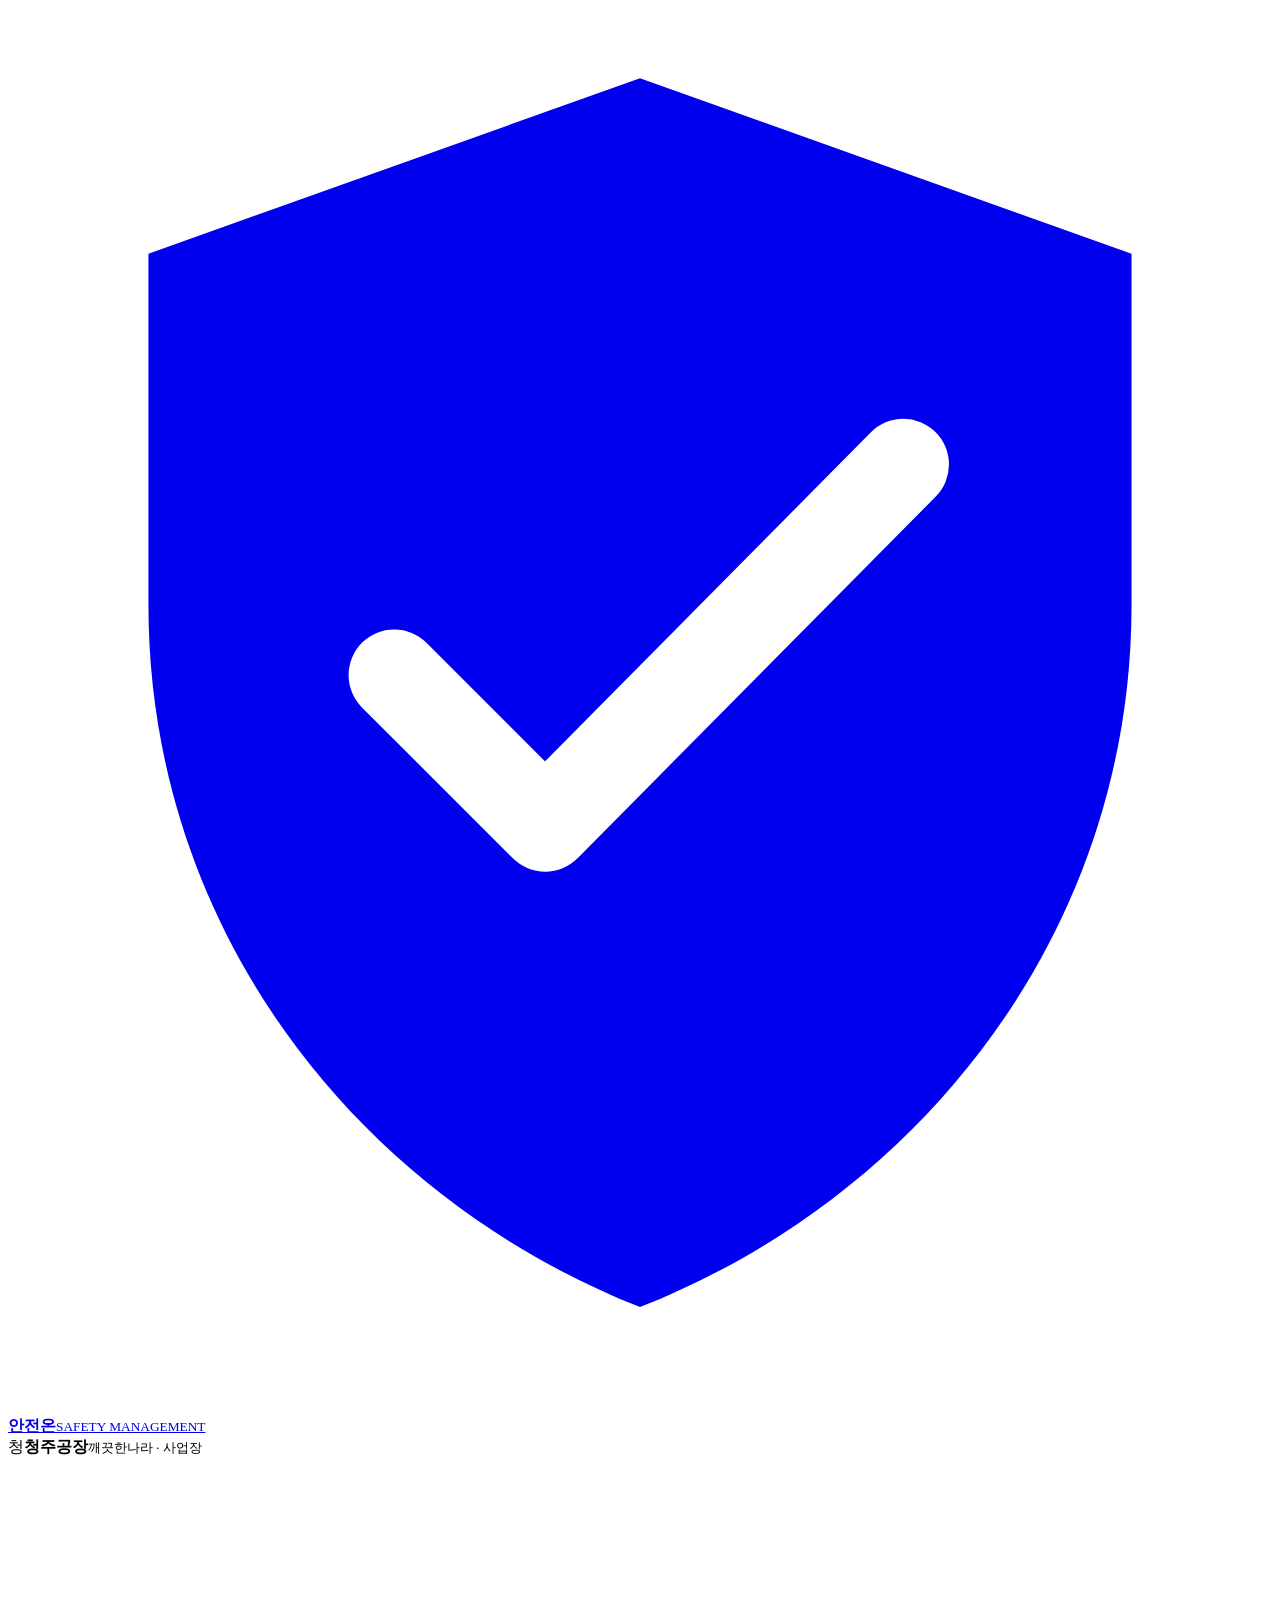
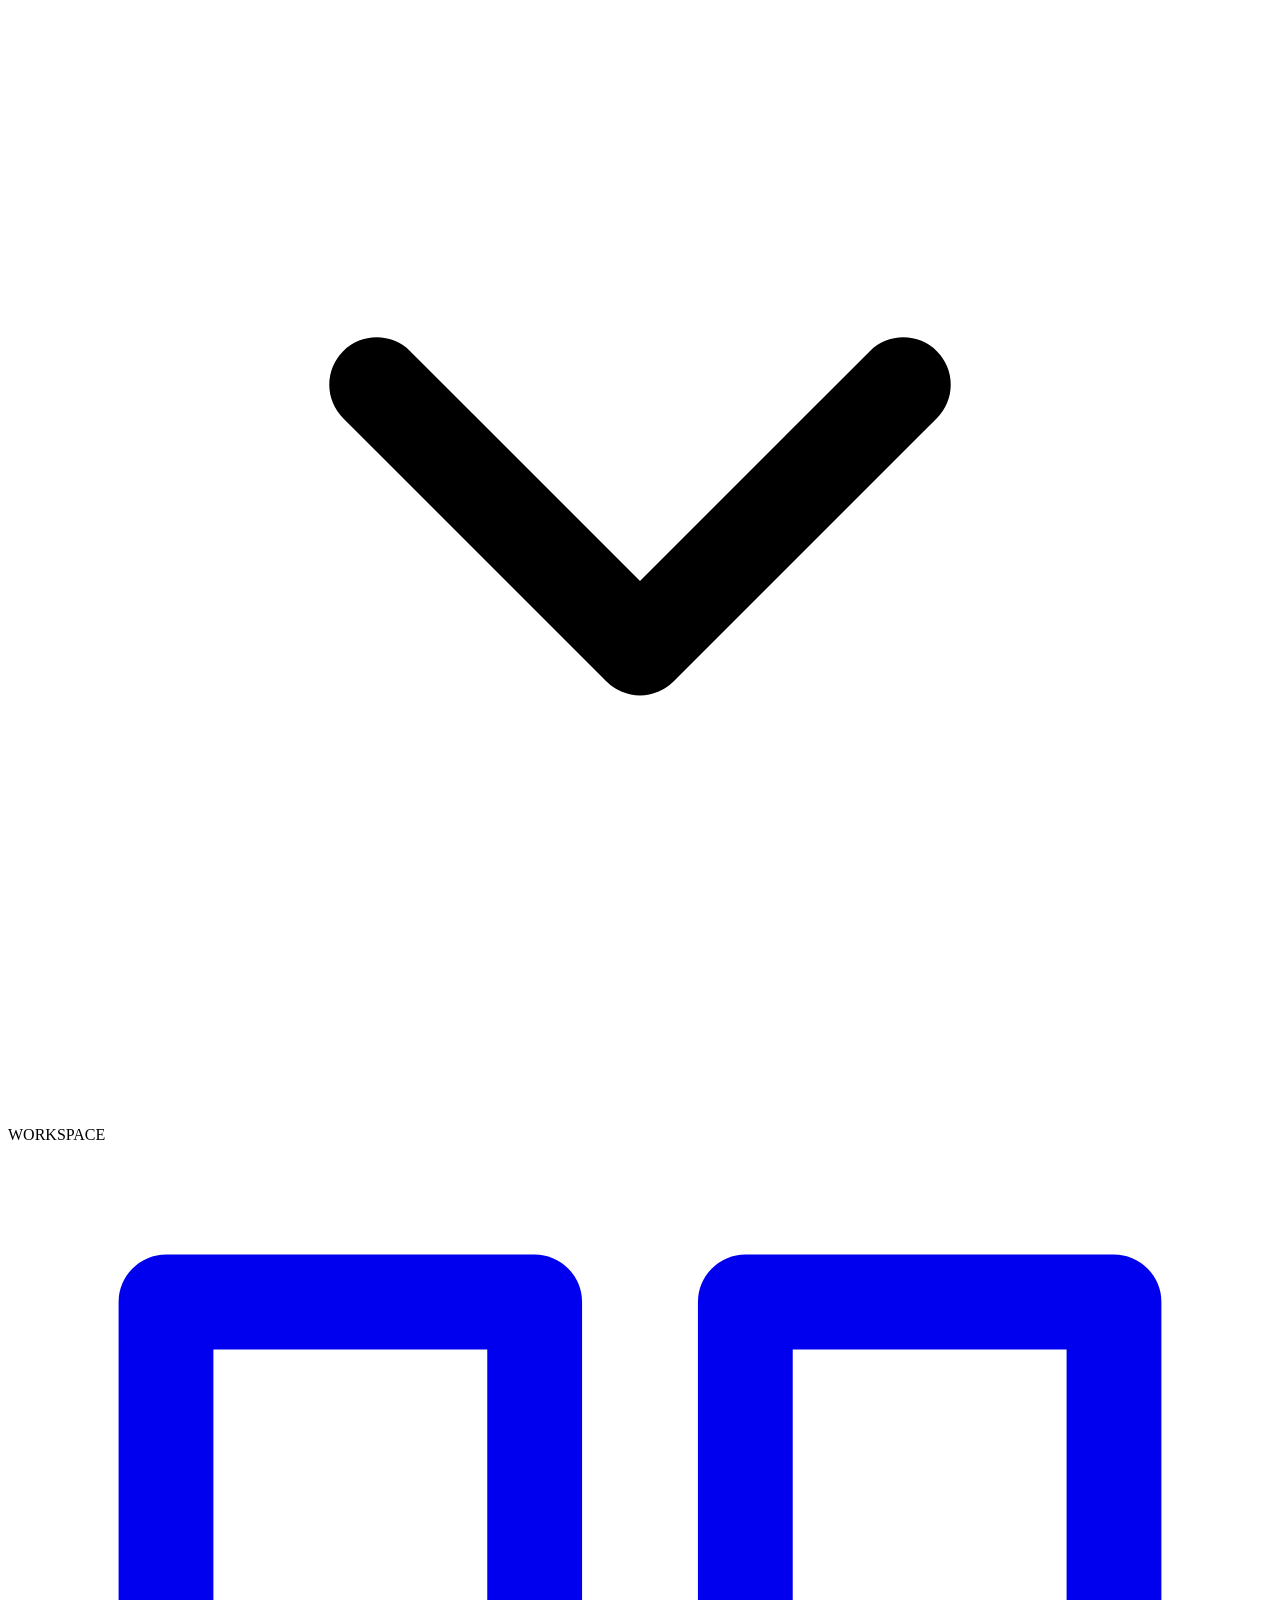
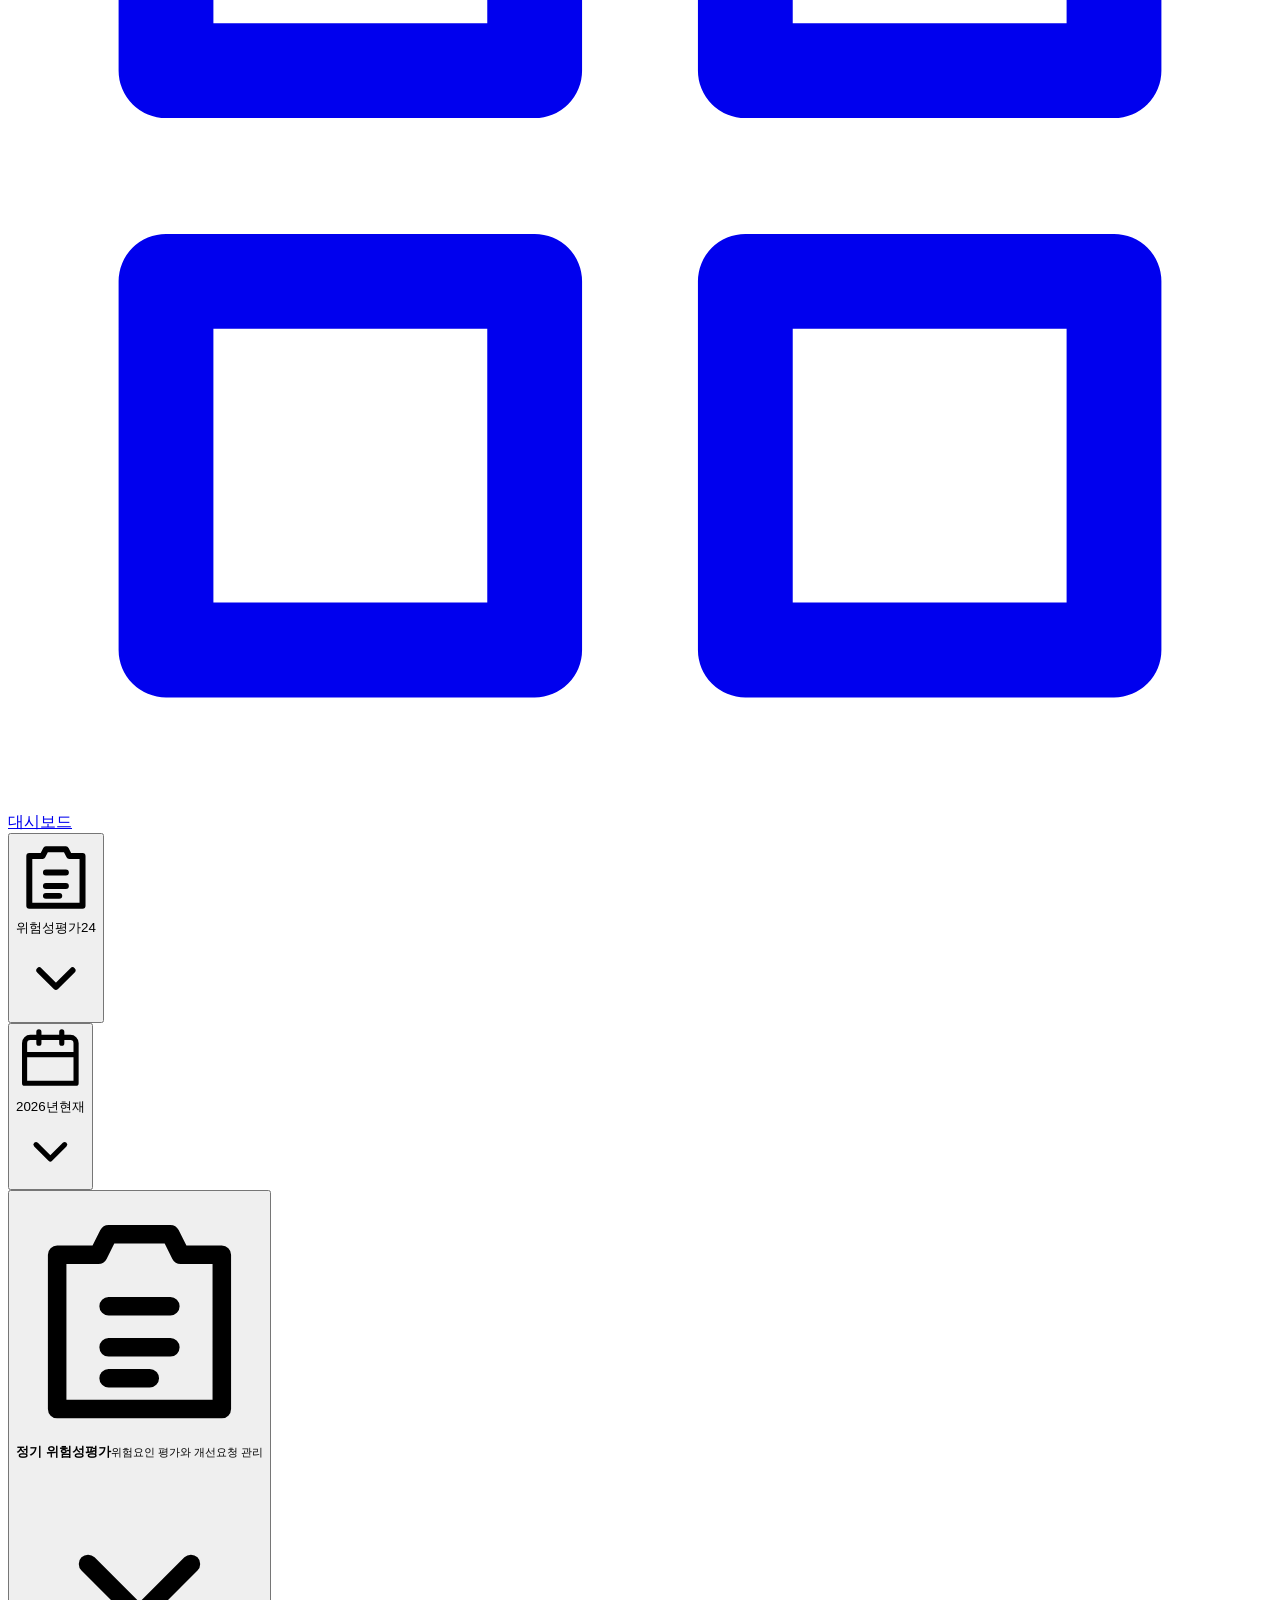
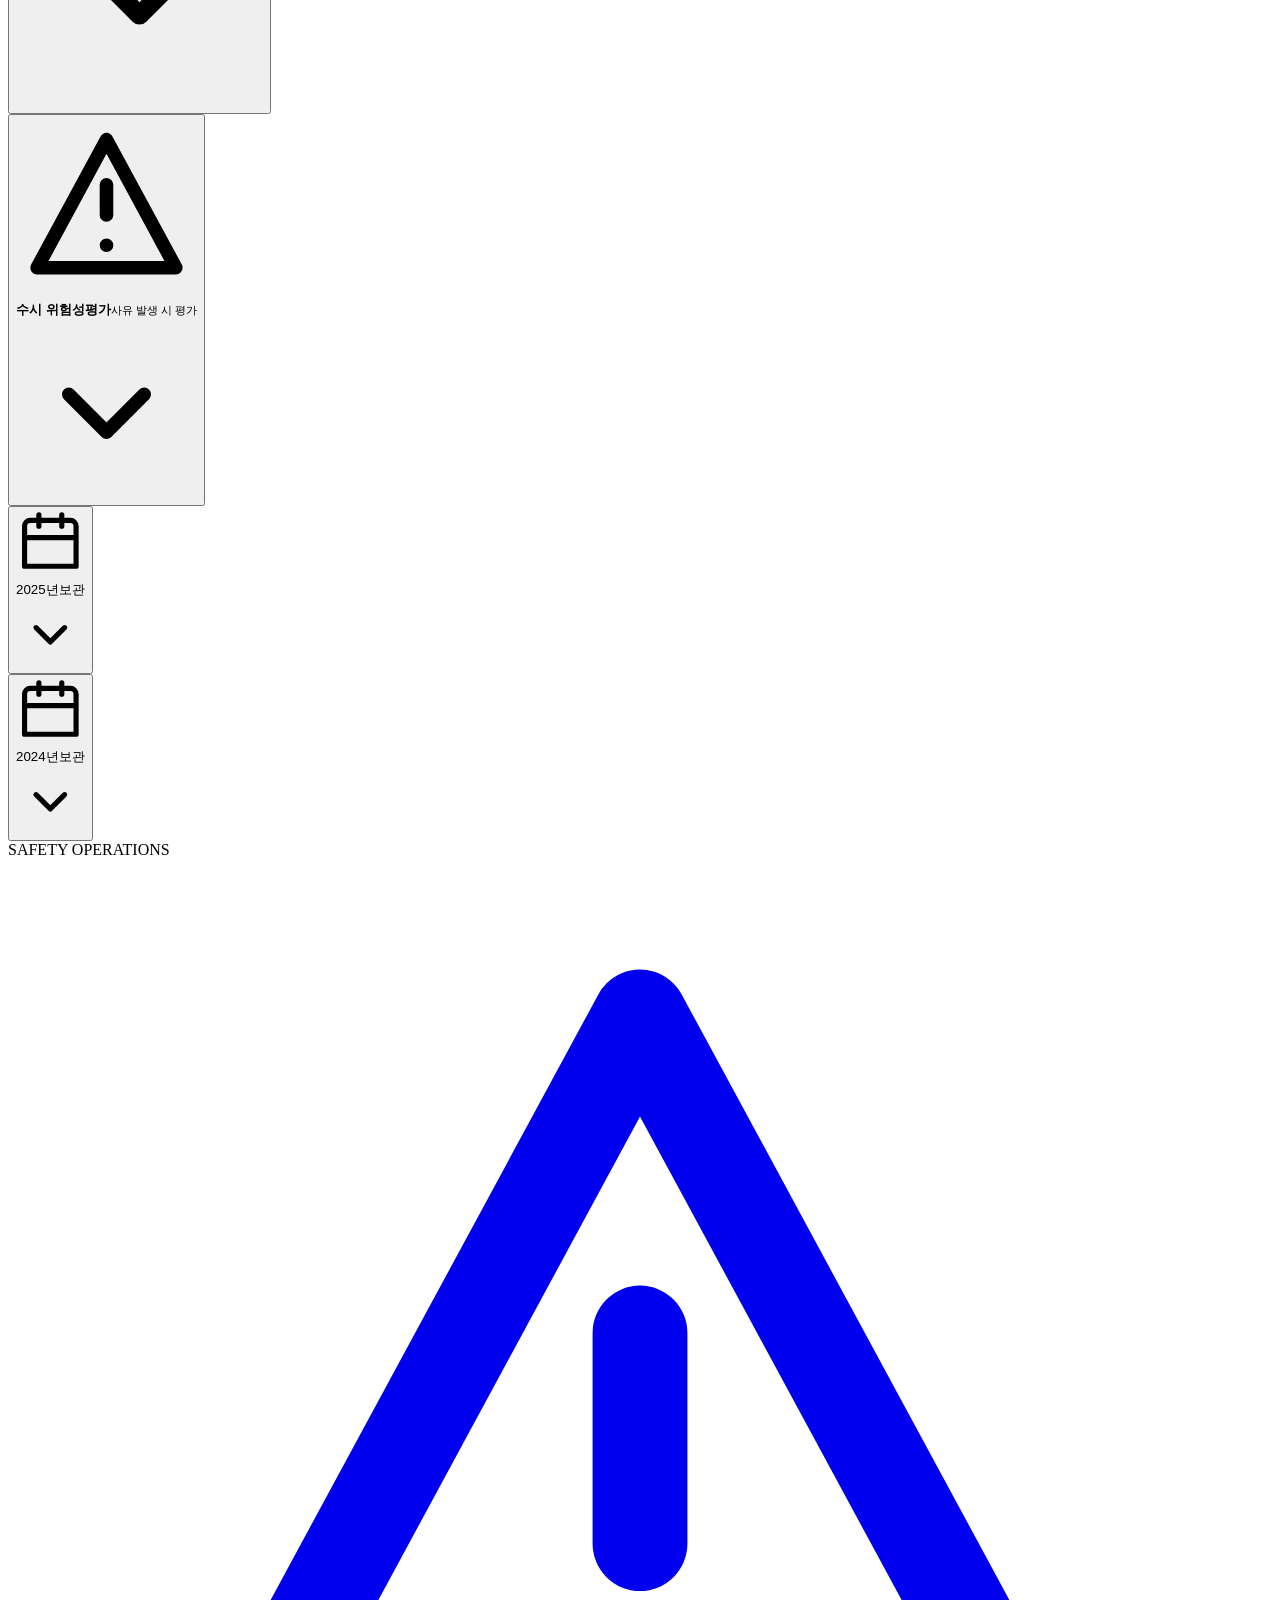
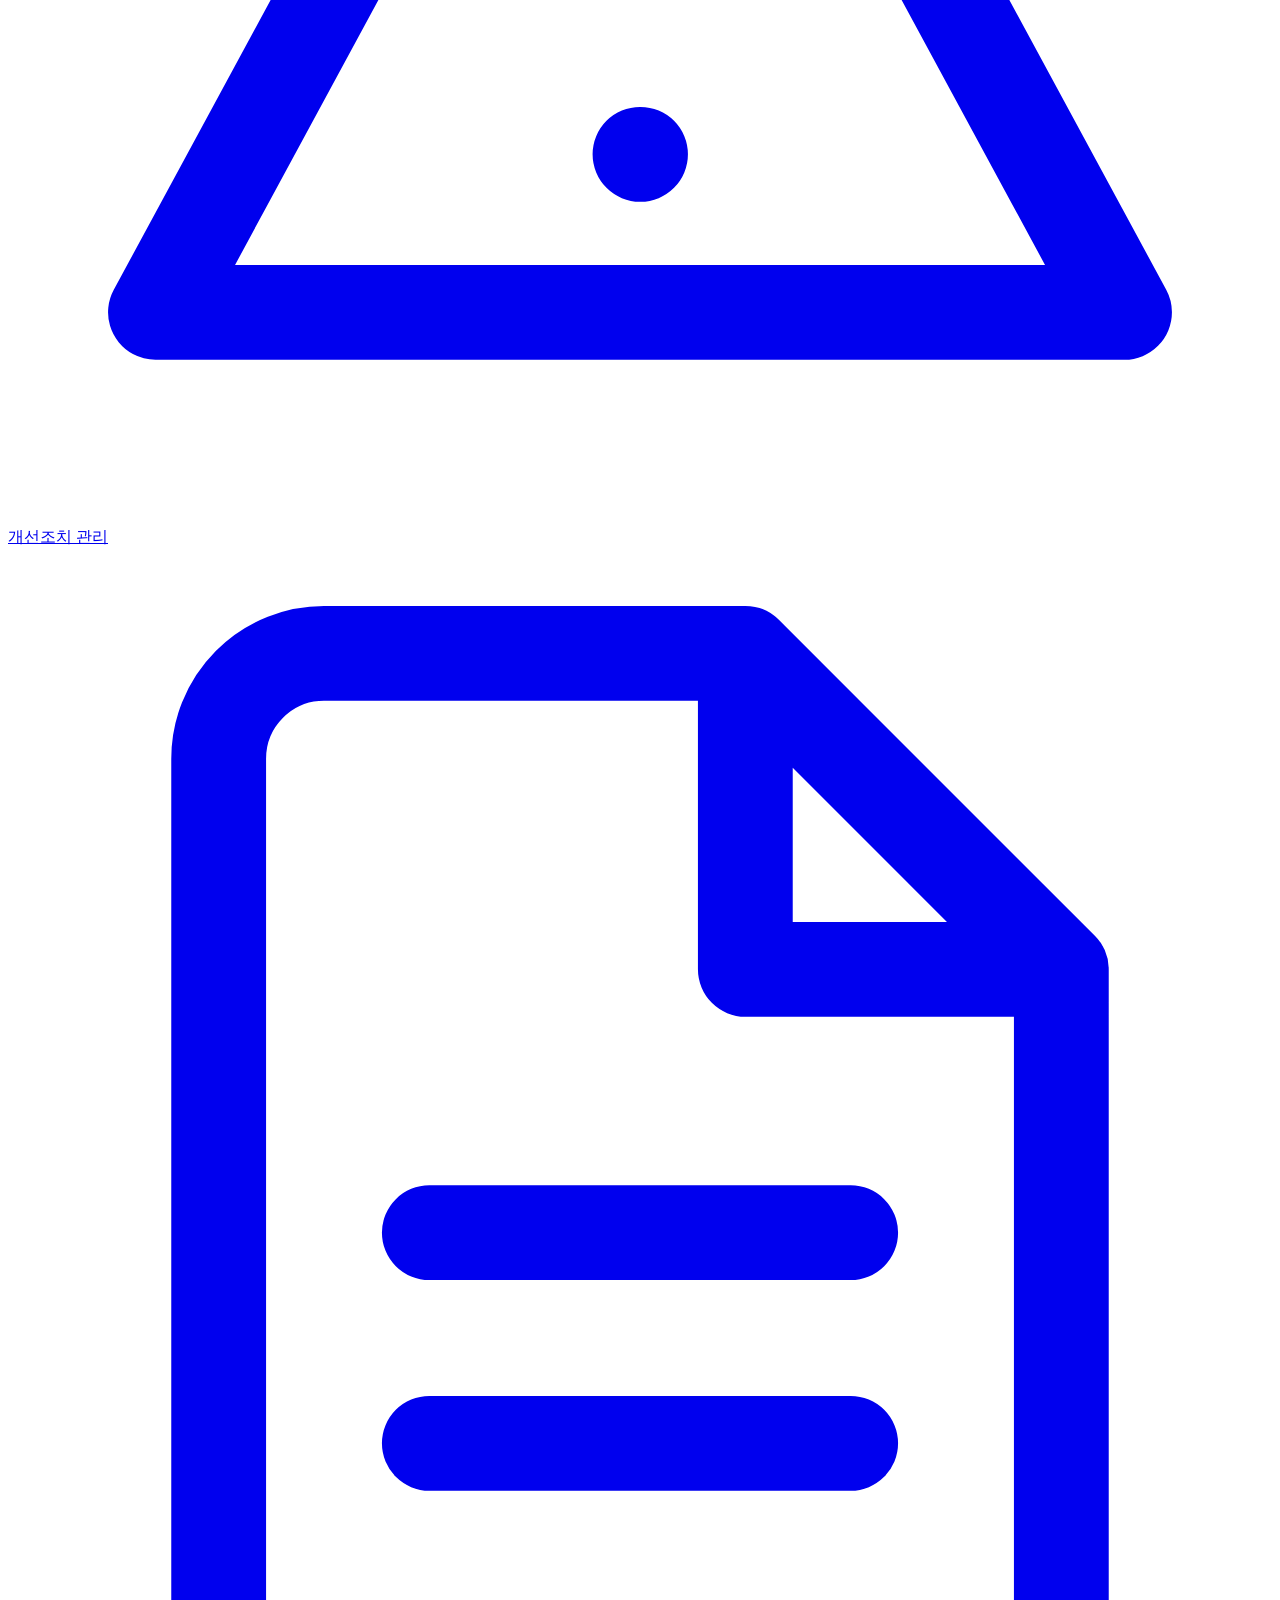
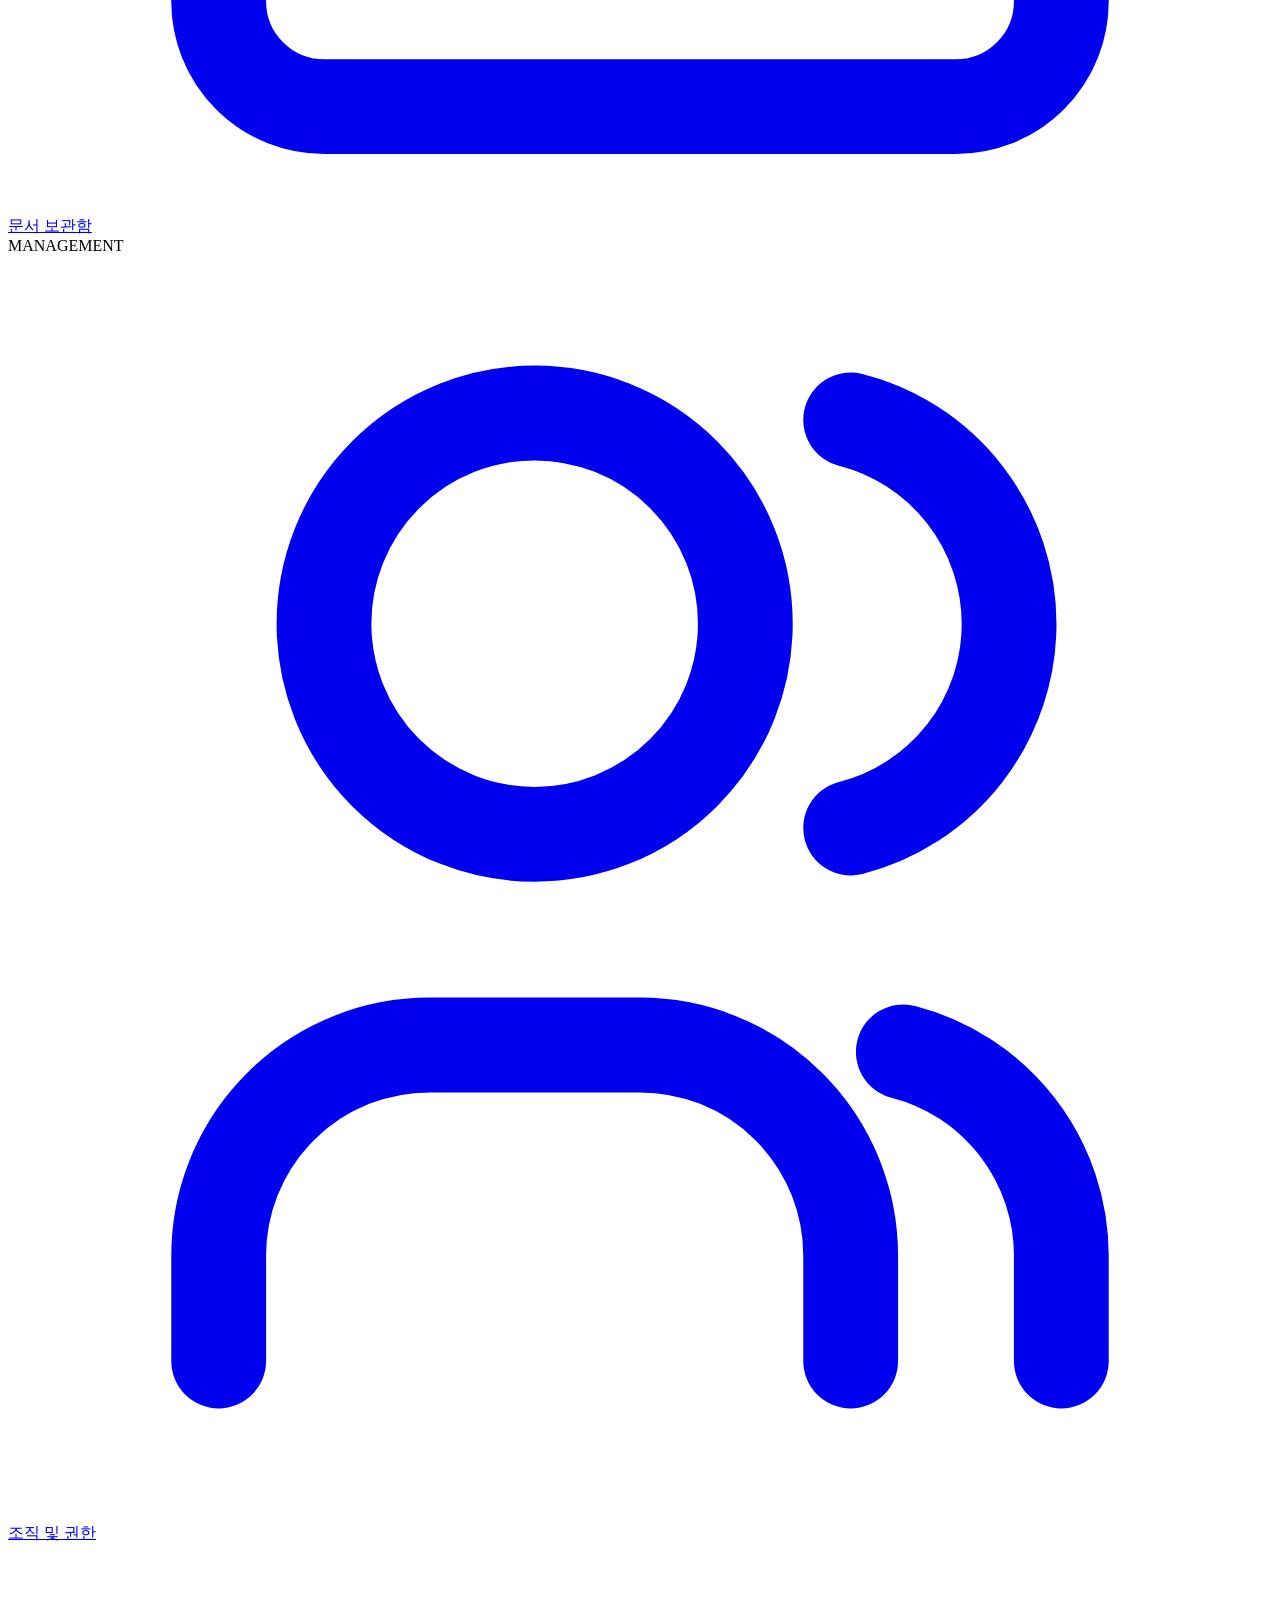
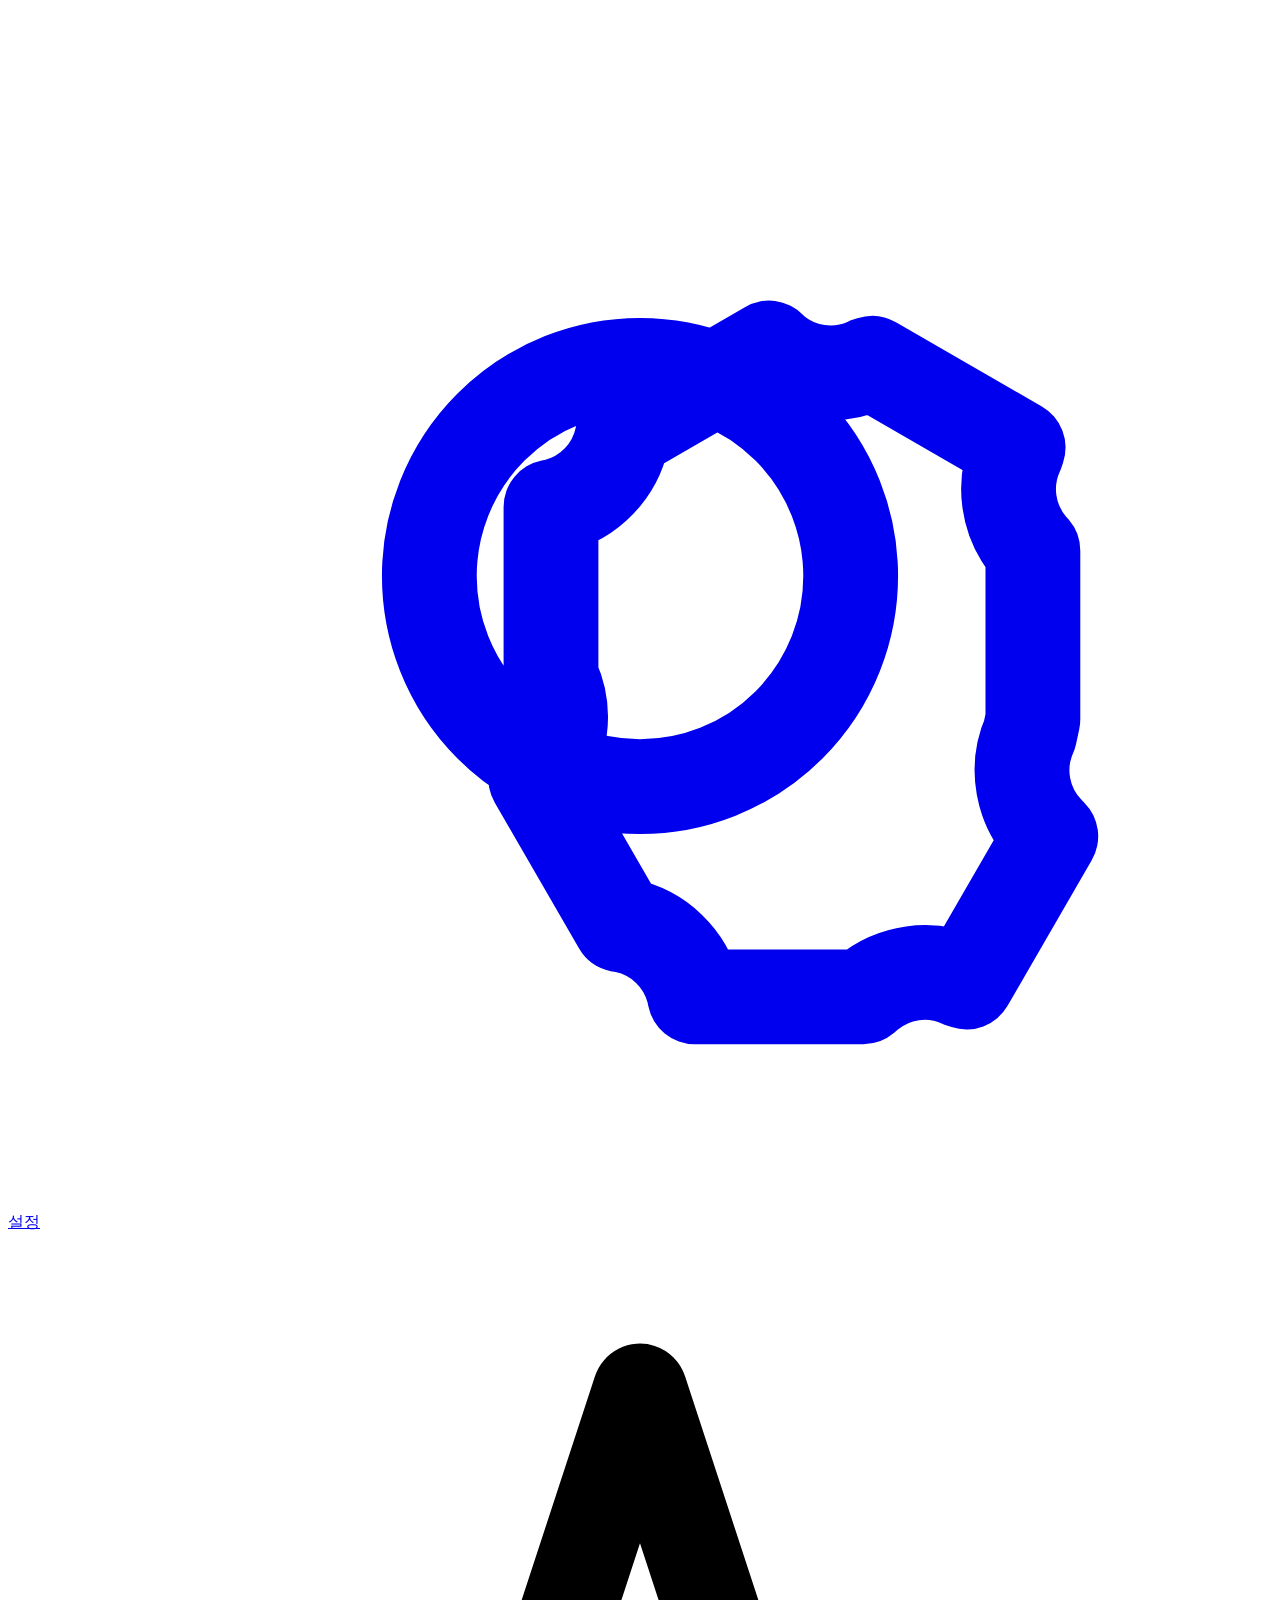
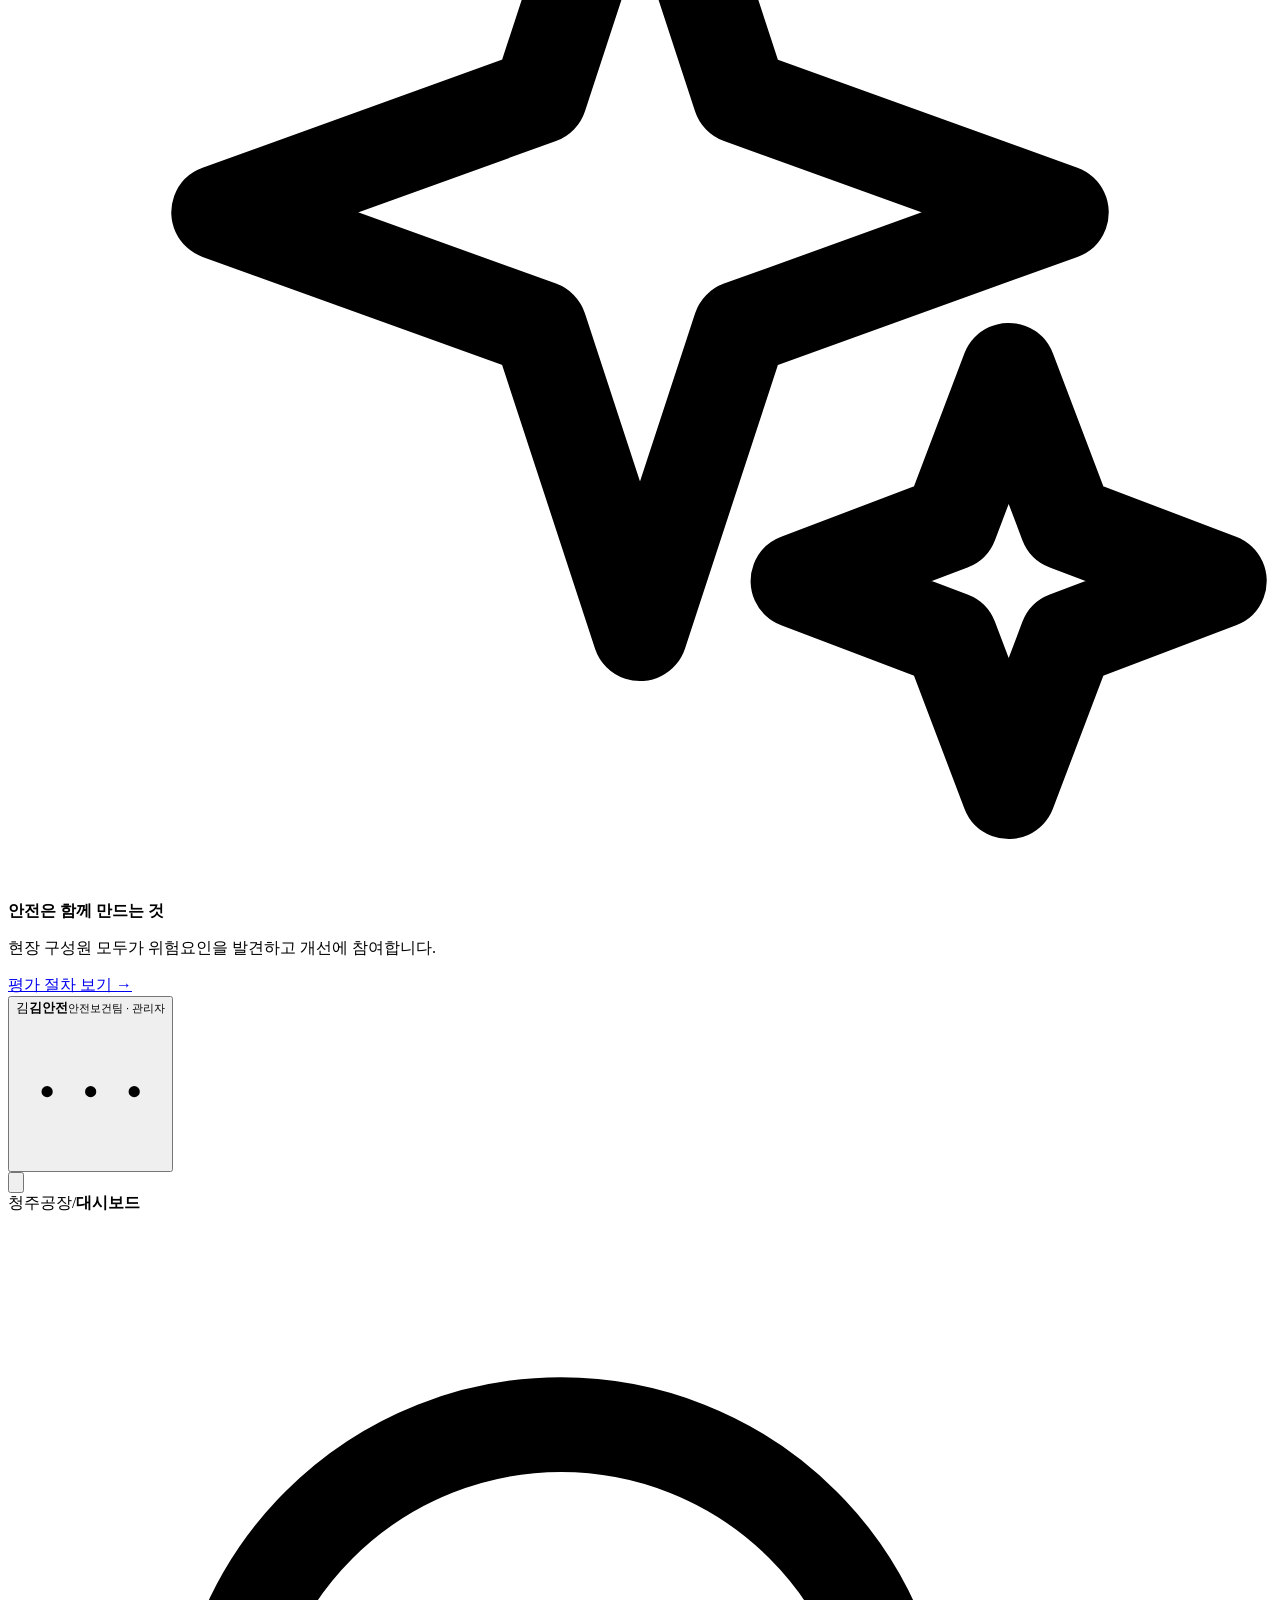
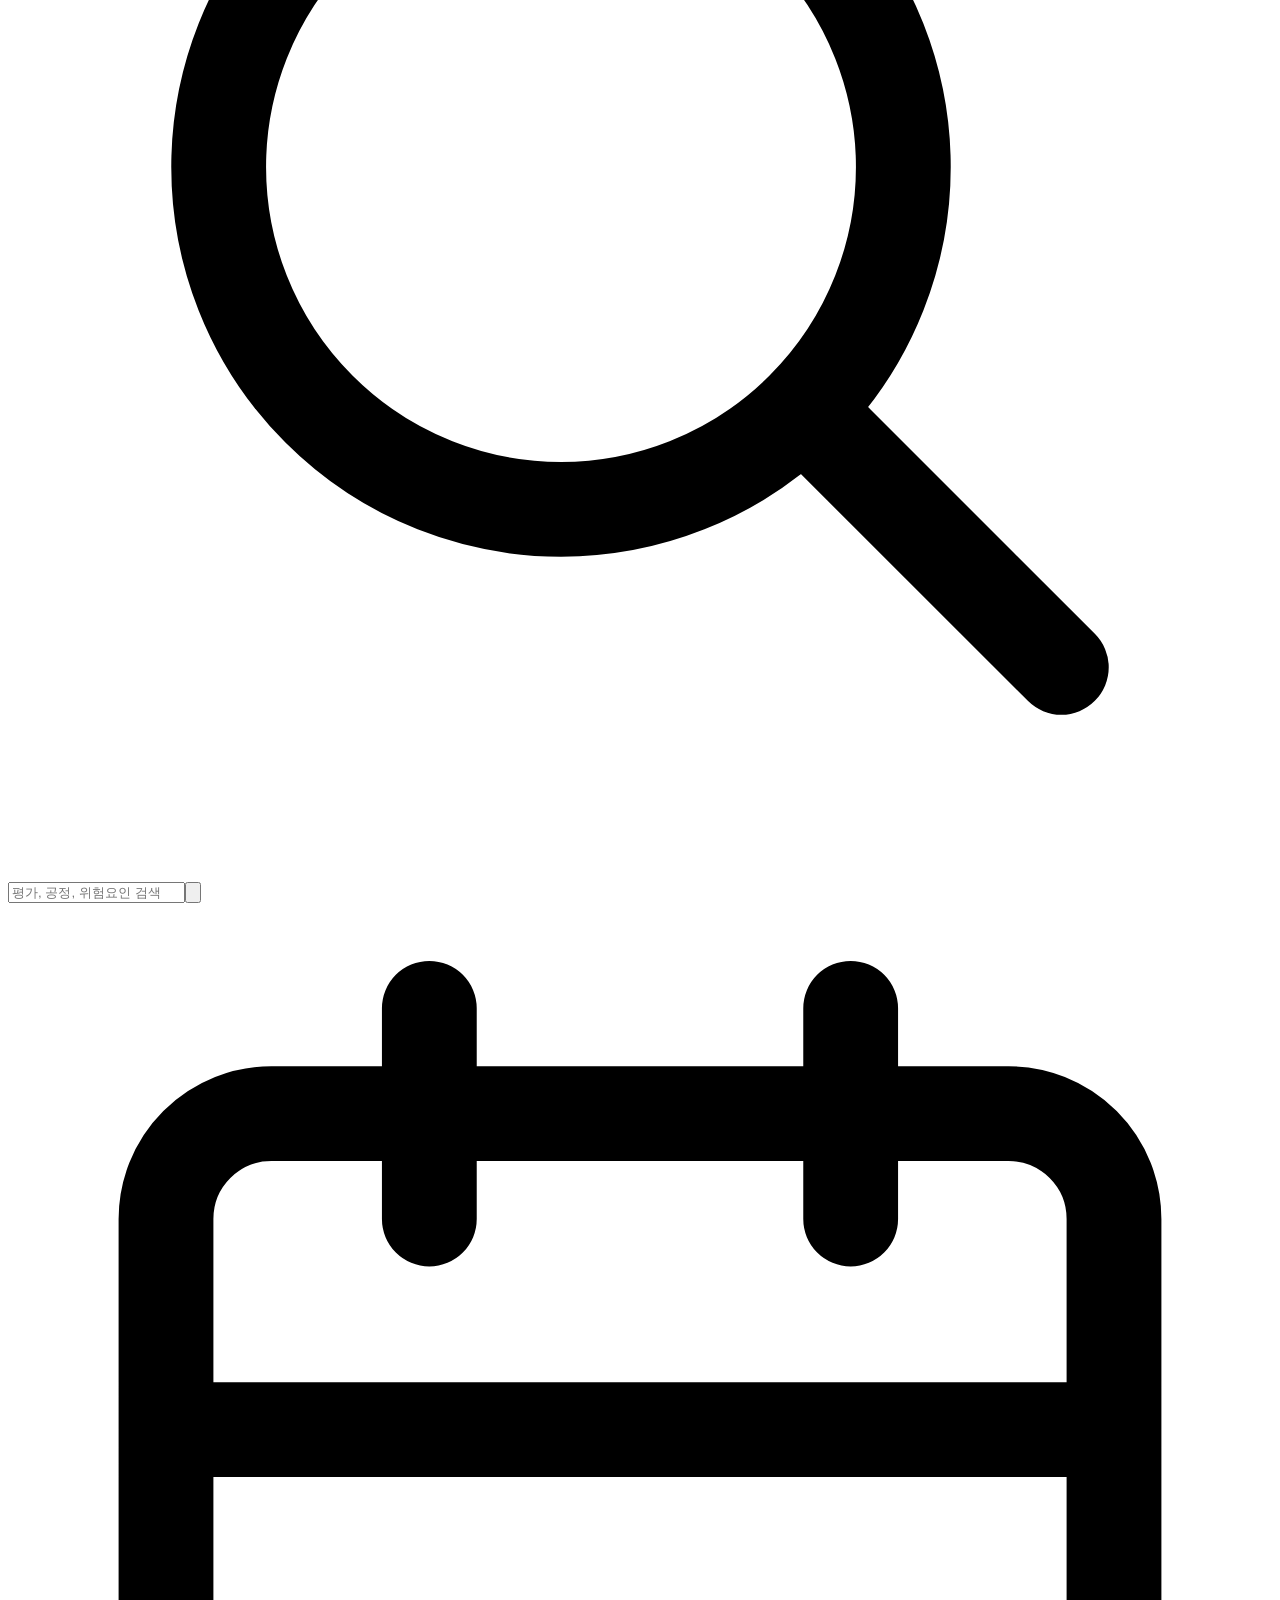
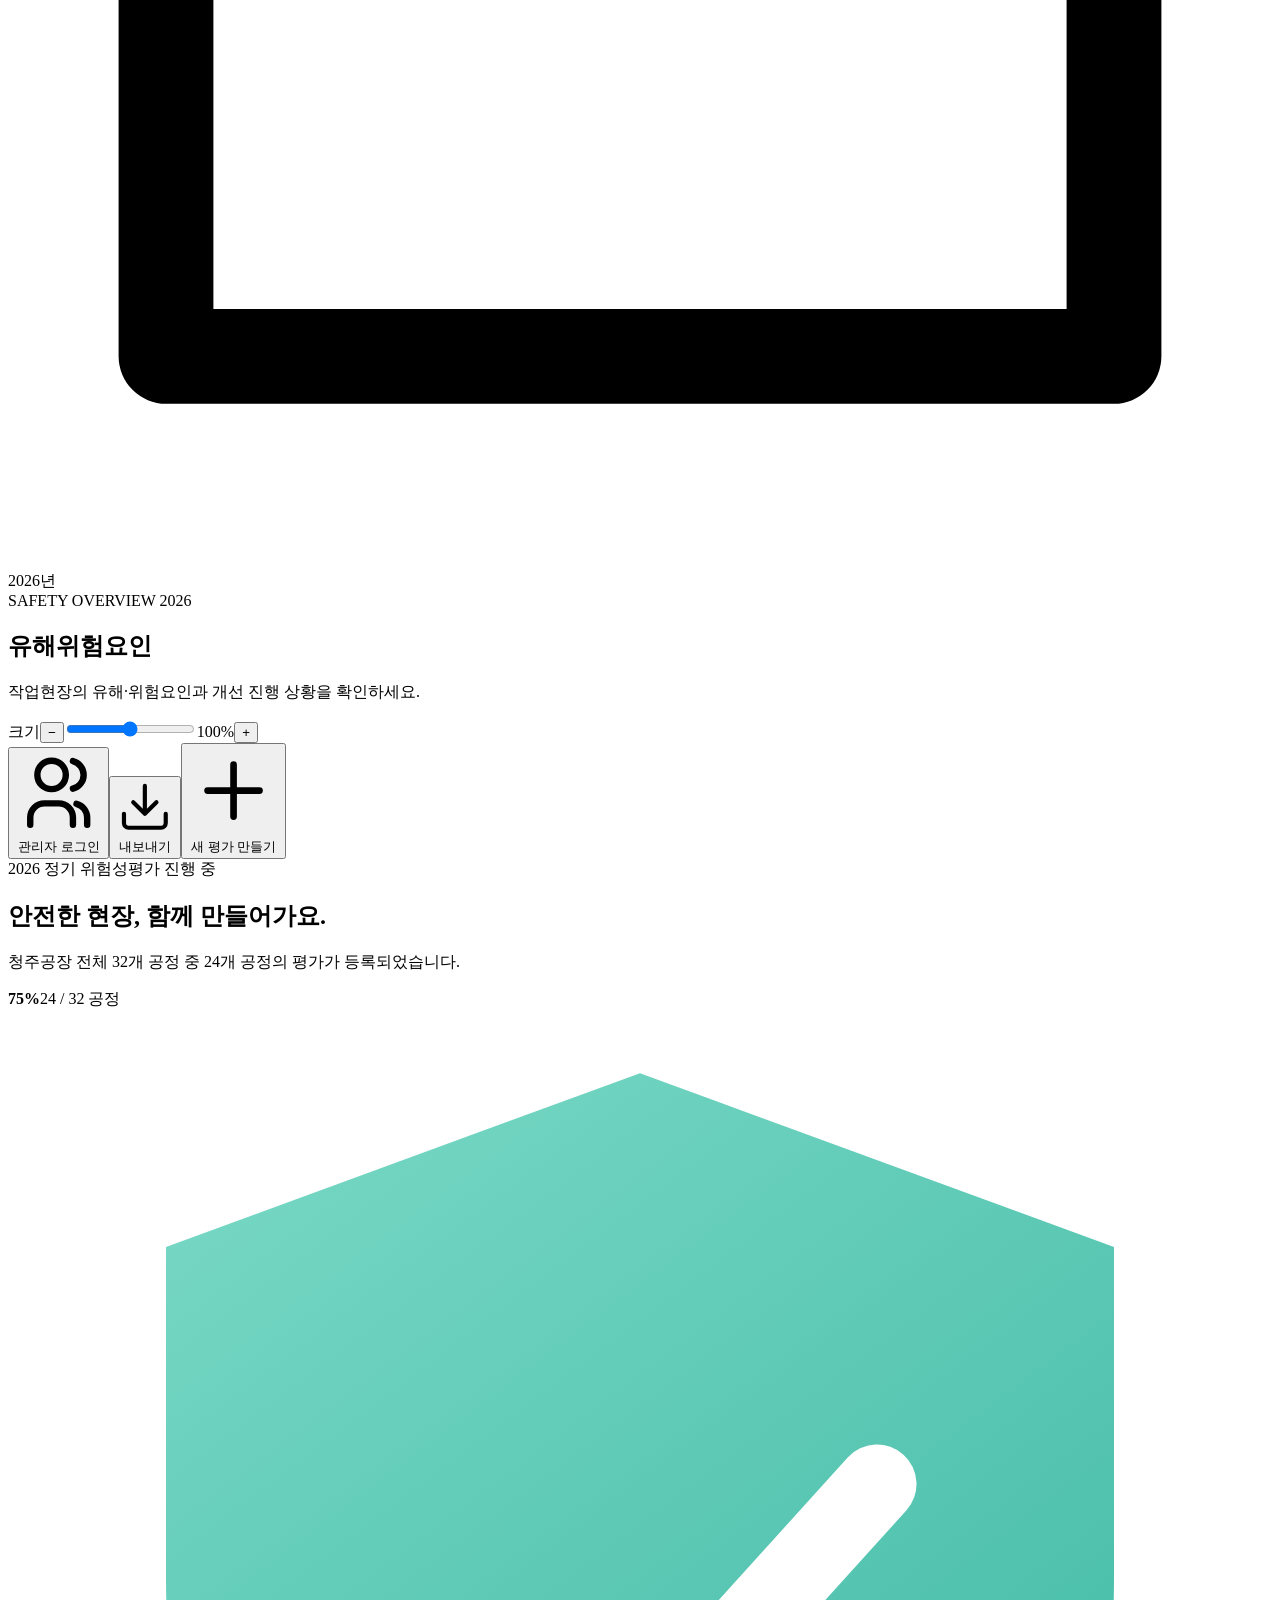
==== commit da185150: "genspark auto-backup" ====
--- a/src/main/resources/static/index.html
+++ b/src/main/resources/static/index.html
@@ -1 +1 @@
-<!DOCTYPE html><html lang="ko"><head><meta charset="UTF-8"/><meta name="viewport" content="width=device-width, initial-scale=1.0"/><meta name="theme-color" content="#f6f8fa"/><title>안전온 | 유해위험요인</title><meta name="description" content="현장의 위험을 먼저 발견하고 함께 개선하는 위험성평가 플랫폼"/><link rel="icon" type="image/svg+xml" href="/static/favicon.svg"/><link href="/static/style.css" rel="stylesheet"/><script src="/static/app.js" defer=""></script></head><body><div class="app-shell"><aside class="sidebar" id="sidebar"><a class="brand" href="#overview" aria-label="안전온 홈"><span class="brand-mark"><svg viewBox="0 0 36 40" fill="none" aria-hidden="true"><path d="M18 2 32 7v10c0 9.2-5.9 16.8-14 20C9.9 33.8 4 26.2 4 17V7l14-5Z" fill="currentColor"></path><path d="m11 19 4.3 4.3L25.5 13" stroke="#fff" stroke-width="2.6" stroke-linecap="round" stroke-linejoin="round"></path></svg></span><span class="brand-copy"><strong>안전온</strong><small>SAFETY MANAGEMENT</small></span></a><div class="workspace-switcher"><span class="workspace-avatar">청</span><span class="workspace-copy"><strong>청주공장</strong><small>깨끗한나라 · 사업장</small></span><svg class="workspace-chevron" viewBox="0 0 24 24" fill="none" stroke="currentColor" stroke-width="1.8" stroke-linecap="round" stroke-linejoin="round" aria-hidden="true"><path d="m7 10 5 5 5-5"></path></svg></div><div class="nav-section-label">WORKSPACE</div><nav class="side-nav workspace-home-nav" aria-label="워크스페이스"><a class="nav-item active dashboard-nav-item" href="#overview"><svg class="" viewBox="0 0 24 24" fill="none" stroke="currentColor" stroke-width="1.8" stroke-linecap="round" stroke-linejoin="round" aria-hidden="true"><path d="M3 3h7v7H3zM14 3h7v7h-7zM14 14h7v7h-7zM3 14h7v7H3z"></path></svg><span>대시보드</span></a></nav><section class="workspace-tree" aria-label="위험성평가 분류"><button class="workspace-assessment-toggle is-open" type="button" data-tree-toggle="workspace-assessments" aria-expanded="true" aria-controls="workspace-assessments-content"><span class="workspace-assessment-icon"><svg class="" viewBox="0 0 24 24" fill="none" stroke="currentColor" stroke-width="1.8" stroke-linecap="round" stroke-linejoin="round" aria-hidden="true"><path d="M9 4h6l1 2h4v15H4V6h4l1-2zM9 11h6M9 15h6M9 18h4"></path></svg></span><span class="workspace-assessment-title">위험성평가</span><span class="workspace-assessment-count">24</span><svg class="tree-chevron" viewBox="0 0 24 24" fill="none" stroke="currentColor" stroke-width="1.8" stroke-linecap="round" stroke-linejoin="round" aria-hidden="true"><path d="m7 10 5 5 5-5"></path></svg></button><div class="workspace-tree-content" id="workspace-assessments-content"><div class="tree-year-group"><button class="tree-toggle tree-year-toggle is-open" type="button" data-tree-toggle="year-2026" aria-expanded="true" aria-controls="year-content-2026"><span class="tree-year-icon"><svg class="" viewBox="0 0 24 24" fill="none" stroke="currentColor" stroke-width="1.8" stroke-linecap="round" stroke-linejoin="round" aria-hidden="true"><path d="M8 2v4M16 2v4M3 10h18M5 4h14a2 2 0 0 1 2 2v14H3V6a2 2 0 0 1 2-2z"></path></svg></span><span class="tree-year-label">2026년</span><span class="tree-current-badge">현재</span><svg class="tree-chevron" viewBox="0 0 24 24" fill="none" stroke="currentColor" stroke-width="1.8" stroke-linecap="round" stroke-linejoin="round" aria-hidden="true"><path d="m7 10 5 5 5-5"></path></svg></button><div class="tree-year-content" id="year-content-2026"><div class="tree-category-group"><button class="tree-toggle tree-category-toggle" type="button" data-tree-toggle="category-2026-regular" aria-expanded="false" aria-controls="category-content-2026-regular"><span class="tree-category-icon category-icon-regular"><svg class="" viewBox="0 0 24 24" fill="none" stroke="currentColor" stroke-width="1.8" stroke-linecap="round" stroke-linejoin="round" aria-hidden="true"><path d="M9 4h6l1 2h4v15H4V6h4l1-2zM9 11h6M9 15h6M9 18h4"></path></svg></span><span class="tree-category-copy"><strong>정기 위험성평가</strong><small>위험요인 평가와 개선요청 관리</small></span><svg class="tree-chevron" viewBox="0 0 24 24" fill="none" stroke="currentColor" stroke-width="1.8" stroke-linecap="round" stroke-linejoin="round" aria-hidden="true"><path d="m7 10 5 5 5-5"></path></svg></button><div class="tree-category-content" id="category-content-2026-regular" hidden=""><div class="tree-subfolder-group"><button class="tree-toggle tree-subfolder-toggle" type="button" data-tree-toggle="subfolder-2026-regular-hazards" aria-expanded="false" aria-controls="subfolder-content-2026-regular-hazards"><span class="tree-subfolder-marker"></span><span>위험성평가 (유해위험요인)</span><svg class="tree-chevron" viewBox="0 0 24 24" fill="none" stroke="currentColor" stroke-width="1.8" stroke-linecap="round" stroke-linejoin="round" aria-hidden="true"><path d="m7 10 5 5 5-5"></path></svg></button><div class="tree-subfolder-content" id="subfolder-content-2026-regular-hazards" hidden=""><div class="tree-team-group"><button class="tree-toggle tree-team-toggle" type="button" data-tree-toggle="department-2026-regular-hazards-team-0" aria-expanded="false" aria-controls="department-content-2026-regular-hazards-team-0"><span class="tree-team-marker"></span><span class="tree-team-name">제지생산1팀</span><svg class="tree-chevron" viewBox="0 0 24 24" fill="none" stroke="currentColor" stroke-width="1.8" stroke-linecap="round" stroke-linejoin="round" aria-hidden="true"><path d="m7 10 5 5 5-5"></path></svg></button><div class="tree-process-content" id="department-content-2026-regular-hazards-team-0" hidden=""><div class="tree-process-entry"><button class="tree-selectable tree-process-leaf" type="button" data-workspace-selection="2026년 / 정기 위험성평가 / 위험성평가 (유해위험요인) / 제지생산1팀 / 원질" data-file-year="2026" data-file-assessment-type="REGULAR" data-file-category="HAZARD_RISK" data-file-team="제지생산1팀" data-file-process="원질"><span class="tree-process-marker"></span><span>원질</span></button></div><div class="tree-process-entry"><button class="tree-selectable tree-process-leaf" type="button" data-workspace-selection="2026년 / 정기 위험성평가 / 위험성평가 (유해위험요인) / 제지생산1팀 / 초지" data-file-year="2026" data-file-assessment-type="REGULAR" data-file-category="HAZARD_RISK" data-file-team="제지생산1팀" data-file-process="초지"><span class="tree-process-marker"></span><span>초지</span></button></div></div></div><div class="tree-team-group"><button class="tree-toggle tree-team-toggle" type="button" data-tree-toggle="department-2026-regular-hazards-team-1" aria-expanded="false" aria-controls="department-content-2026-regular-hazards-team-1"><span class="tree-team-marker"></span><span class="tree-team-name">제지생산2팀</span><svg class="tree-chevron" viewBox="0 0 24 24" fill="none" stroke="currentColor" stroke-width="1.8" stroke-linecap="round" stroke-linejoin="round" aria-hidden="true"><path d="m7 10 5 5 5-5"></path></svg></button><div class="tree-process-content" id="department-content-2026-regular-hazards-team-1" hidden=""><div class="tree-process-entry"><button class="tree-selectable tree-process-leaf" type="button" data-workspace-selection="2026년 / 정기 위험성평가 / 위험성평가 (유해위험요인) / 제지생산2팀 / 카타" data-file-year="2026" data-file-assessment-type="REGULAR" data-file-category="HAZARD_RISK" data-file-team="제지생산2팀" data-file-process="카타"><span class="tree-process-marker"></span><span>카타</span></button></div><div class="tree-process-entry"><button class="tree-selectable tree-process-leaf" type="button" data-workspace-selection="2026년 / 정기 위험성평가 / 위험성평가 (유해위험요인) / 제지생산2팀 / 포장" data-file-year="2026" data-file-assessment-type="REGULAR" data-file-category="HAZARD_RISK" data-file-team="제지생산2팀" data-file-process="포장"><span class="tree-process-marker"></span><span>포장</span></button></div></div></div><div class="tree-team-group"><button class="tree-toggle tree-team-toggle" type="button" data-tree-toggle="department-2026-regular-hazards-team-2" aria-expanded="false" aria-controls="department-content-2026-regular-hazards-team-2"><span class="tree-team-marker"></span><span class="tree-team-name">화장지생산팀</span><svg class="tree-chevron" viewBox="0 0 24 24" fill="none" stroke="currentColor" stroke-width="1.8" stroke-linecap="round" stroke-linejoin="round" aria-hidden="true"><path d="m7 10 5 5 5-5"></path></svg></button><div class="tree-process-content" id="department-content-2026-regular-hazards-team-2" hidden=""><div class="tree-process-entry"><button class="tree-selectable tree-process-leaf" type="button" data-workspace-selection="2026년 / 정기 위험성평가 / 위험성평가 (유해위험요인) / 화장지생산팀 / 초지" data-file-year="2026" data-file-assessment-type="REGULAR" data-file-category="HAZARD_RISK" data-file-team="화장지생산팀" data-file-process="초지"><span class="tree-process-marker"></span><span>초지</span></button></div><div class="tree-process-entry"><button class="tree-selectable tree-process-leaf" type="button" data-workspace-selection="2026년 / 정기 위험성평가 / 위험성평가 (유해위험요인) / 화장지생산팀 / 가공" data-file-year="2026" data-file-assessment-type="REGULAR" data-file-category="HAZARD_RISK" data-file-team="화장지생산팀" data-file-process="가공"><span class="tree-process-marker"></span><span>가공</span></button></div></div></div><div class="tree-team-entry"><button class="tree-selectable tree-team-leaf" type="button" data-workspace-selection="2026년 / 정기 위험성평가 / 위험성평가 (유해위험요인) / 패드생산팀" data-file-year="2026" data-file-assessment-type="REGULAR" data-file-category="HAZARD_RISK" data-file-team="패드생산팀" data-file-process=""><span class="tree-team-marker"></span><span>패드생산팀</span></button></div><div class="tree-team-entry"><button class="tree-selectable tree-team-leaf" type="button" data-workspace-selection="2026년 / 정기 위험성평가 / 위험성평가 (유해위험요인) / PS품질보증팀" data-file-year="2026" data-file-assessment-type="REGULAR" data-file-category="HAZARD_RISK" data-file-team="PS품질보증팀" data-file-process=""><span class="tree-team-marker"></span><span>PS품질보증팀</span></button></div><div class="tree-team-entry"><button class="tree-selectable tree-team-leaf" type="button" data-workspace-selection="2026년 / 정기 위험성평가 / 위험성평가 (유해위험요인) / HL품질보증팀" data-file-year="2026" data-file-assessment-type="REGULAR" data-file-category="HAZARD_RISK" data-file-team="HL품질보증팀" data-file-process=""><span class="tree-team-marker"></span><span>HL품질보증팀</span></button></div><div class="tree-team-group"><button class="tree-toggle tree-team-toggle" type="button" data-tree-toggle="department-2026-regular-hazards-team-6" aria-expanded="false" aria-controls="department-content-2026-regular-hazards-team-6"><span class="tree-team-marker"></span><span class="tree-team-name">환경에너지팀</span><svg class="tree-chevron" viewBox="0 0 24 24" fill="none" stroke="currentColor" stroke-width="1.8" stroke-linecap="round" stroke-linejoin="round" aria-hidden="true"><path d="m7 10 5 5 5-5"></path></svg></button><div class="tree-process-content" id="department-content-2026-regular-hazards-team-6" hidden=""><div class="tree-process-entry"><button class="tree-selectable tree-process-leaf" type="button" data-workspace-selection="2026년 / 정기 위험성평가 / 위험성평가 (유해위험요인) / 환경에너지팀 / 에너지" data-file-year="2026" data-file-assessment-type="REGULAR" data-file-category="HAZARD_RISK" data-file-team="환경에너지팀" data-file-process="에너지"><span class="tree-process-marker"></span><span>에너지</span></button></div><div class="tree-process-entry"><button class="tree-selectable tree-process-leaf" type="button" data-workspace-selection="2026년 / 정기 위험성평가 / 위험성평가 (유해위험요인) / 환경에너지팀 / 환경" data-file-year="2026" data-file-assessment-type="REGULAR" data-file-category="HAZARD_RISK" data-file-team="환경에너지팀" data-file-process="환경"><span class="tree-process-marker"></span><span>환경</span></button></div></div></div><div class="tree-team-entry"><button class="tree-selectable tree-team-leaf" type="button" data-workspace-selection="2026년 / 정기 위험성평가 / 위험성평가 (유해위험요인) / 공무팀" data-file-year="2026" data-file-assessment-type="REGULAR" data-file-category="HAZARD_RISK" data-file-team="공무팀" data-file-process=""><span class="tree-team-marker"></span><span>공무팀</span></button></div><div class="tree-team-entry"><button class="tree-selectable tree-team-leaf" type="button" data-workspace-selection="2026년 / 정기 위험성평가 / 위험성평가 (유해위험요인) / 전기팀" data-file-year="2026" data-file-assessment-type="REGULAR" data-file-category="HAZARD_RISK" data-file-team="전기팀" data-file-process=""><span class="tree-team-marker"></span><span>전기팀</span></button></div><div class="tree-team-entry"><button class="tree-selectable tree-team-leaf" type="button" data-workspace-selection="2026년 / 정기 위험성평가 / 위험성평가 (유해위험요인) / 구매1팀" data-file-year="2026" data-file-assessment-type="REGULAR" data-file-category="HAZARD_RISK" data-file-team="구매1팀" data-file-process=""><span class="tree-team-marker"></span><span>구매1팀</span></button></div></div></div><div class="tree-subfolder-group"><button class="tree-toggle tree-subfolder-toggle" type="button" data-tree-toggle="subfolder-2026-regular-improvements" aria-expanded="false" aria-controls="subfolder-content-2026-regular-improvements"><span class="tree-subfolder-marker"></span><span>개선요청 건</span><svg class="tree-chevron" viewBox="0 0 24 24" fill="none" stroke="currentColor" stroke-width="1.8" stroke-linecap="round" stroke-linejoin="round" aria-hidden="true"><path d="m7 10 5 5 5-5"></path></svg></button><div class="tree-subfolder-content" id="subfolder-content-2026-regular-improvements" hidden=""><div class="tree-team-group"><button class="tree-toggle tree-team-toggle" type="button" data-tree-toggle="department-2026-regular-improvements-team-0" aria-expanded="false" aria-controls="department-content-2026-regular-improvements-team-0"><span class="tree-team-marker"></span><span class="tree-team-name">제지생산1팀</span><svg class="tree-chevron" viewBox="0 0 24 24" fill="none" stroke="currentColor" stroke-width="1.8" stroke-linecap="round" stroke-linejoin="round" aria-hidden="true"><path d="m7 10 5 5 5-5"></path></svg></button><div class="tree-process-content" id="department-content-2026-regular-improvements-team-0" hidden=""><div class="tree-process-entry"><button class="tree-selectable tree-process-leaf" type="button" data-workspace-selection="2026년 / 정기 위험성평가 / 개선요청 건 / 제지생산1팀 / 원질" data-file-year="2026" data-file-assessment-type="REGULAR" data-file-category="IMPROVEMENT_REQUEST" data-file-team="제지생산1팀" data-file-process="원질"><span class="tree-process-marker"></span><span>원질</span></button></div><div class="tree-process-entry"><button class="tree-selectable tree-process-leaf" type="button" data-workspace-selection="2026년 / 정기 위험성평가 / 개선요청 건 / 제지생산1팀 / 초지" data-file-year="2026" data-file-assessment-type="REGULAR" data-file-category="IMPROVEMENT_REQUEST" data-file-team="제지생산1팀" data-file-process="초지"><span class="tree-process-marker"></span><span>초지</span></button></div></div></div><div class="tree-team-group"><button class="tree-toggle tree-team-toggle" type="button" data-tree-toggle="department-2026-regular-improvements-team-1" aria-expanded="false" aria-controls="department-content-2026-regular-improvements-team-1"><span class="tree-team-marker"></span><span class="tree-team-name">제지생산2팀</span><svg class="tree-chevron" viewBox="0 0 24 24" fill="none" stroke="currentColor" stroke-width="1.8" stroke-linecap="round" stroke-linejoin="round" aria-hidden="true"><path d="m7 10 5 5 5-5"></path></svg></button><div class="tree-process-content" id="department-content-2026-regular-improvements-team-1" hidden=""><div class="tree-process-entry"><button class="tree-selectable tree-process-leaf" type="button" data-workspace-selection="2026년 / 정기 위험성평가 / 개선요청 건 / 제지생산2팀 / 카타" data-file-year="2026" data-file-assessment-type="REGULAR" data-file-category="IMPROVEMENT_REQUEST" data-file-team="제지생산2팀" data-file-process="카타"><span class="tree-process-marker"></span><span>카타</span></button></div><div class="tree-process-entry"><button class="tree-selectable tree-process-leaf" type="button" data-workspace-selection="2026년 / 정기 위험성평가 / 개선요청 건 / 제지생산2팀 / 포장" data-file-year="2026" data-file-assessment-type="REGULAR" data-file-category="IMPROVEMENT_REQUEST" data-file-team="제지생산2팀" data-file-process="포장"><span class="tree-process-marker"></span><span>포장</span></button></div></div></div><div class="tree-team-group"><button class="tree-toggle tree-team-toggle" type="button" data-tree-toggle="department-2026-regular-improvements-team-2" aria-expanded="false" aria-controls="department-content-2026-regular-improvements-team-2"><span class="tree-team-marker"></span><span class="tree-team-name">화장지생산팀</span><svg class="tree-chevron" viewBox="0 0 24 24" fill="none" stroke="currentColor" stroke-width="1.8" stroke-linecap="round" stroke-linejoin="round" aria-hidden="true"><path d="m7 10 5 5 5-5"></path></svg></button><div class="tree-process-content" id="department-content-2026-regular-improvements-team-2" hidden=""><div class="tree-process-entry"><button class="tree-selectable tree-process-leaf" type="button" data-workspace-selection="2026년 / 정기 위험성평가 / 개선요청 건 / 화장지생산팀 / 초지" data-file-year="2026" data-file-assessment-type="REGULAR" data-file-category="IMPROVEMENT_REQUEST" data-file-team="화장지생산팀" data-file-process="초지"><span class="tree-process-marker"></span><span>초지</span></button></div><div class="tree-process-entry"><button class="tree-selectable tree-process-leaf" type="button" data-workspace-selection="2026년 / 정기 위험성평가 / 개선요청 건 / 화장지생산팀 / 가공" data-file-year="2026" data-file-assessment-type="REGULAR" data-file-category="IMPROVEMENT_REQUEST" data-file-team="화장지생산팀" data-file-process="가공"><span class="tree-process-marker"></span><span>가공</span></button></div></div></div><div class="tree-team-entry"><button class="tree-selectable tree-team-leaf" type="button" data-workspace-selection="2026년 / 정기 위험성평가 / 개선요청 건 / 패드생산팀" data-file-year="2026" data-file-assessment-type="REGULAR" data-file-category="IMPROVEMENT_REQUEST" data-file-team="패드생산팀" data-file-process=""><span class="tree-team-marker"></span><span>패드생산팀</span></button></div><div class="tree-team-entry"><button class="tree-selectable tree-team-leaf" type="button" data-workspace-selection="2026년 / 정기 위험성평가 / 개선요청 건 / PS품질보증팀" data-file-year="2026" data-file-assessment-type="REGULAR" data-file-category="IMPROVEMENT_REQUEST" data-file-team="PS품질보증팀" data-file-process=""><span class="tree-team-marker"></span><span>PS품질보증팀</span></button></div><div class="tree-team-entry"><button class="tree-selectable tree-team-leaf" type="button" data-workspace-selection="2026년 / 정기 위험성평가 / 개선요청 건 / HL품질보증팀" data-file-year="2026" data-file-assessment-type="REGULAR" data-file-category="IMPROVEMENT_REQUEST" data-file-team="HL품질보증팀" data-file-process=""><span class="tree-team-marker"></span><span>HL품질보증팀</span></button></div><div class="tree-team-group"><button class="tree-toggle tree-team-toggle" type="button" data-tree-toggle="department-2026-regular-improvements-team-6" aria-expanded="false" aria-controls="department-content-2026-regular-improvements-team-6"><span class="tree-team-marker"></span><span class="tree-team-name">환경에너지팀</span><svg class="tree-chevron" viewBox="0 0 24 24" fill="none" stroke="currentColor" stroke-width="1.8" stroke-linecap="round" stroke-linejoin="round" aria-hidden="true"><path d="m7 10 5 5 5-5"></path></svg></button><div class="tree-process-content" id="department-content-2026-regular-improvements-team-6" hidden=""><div class="tree-process-entry"><button class="tree-selectable tree-process-leaf" type="button" data-workspace-selection="2026년 / 정기 위험성평가 / 개선요청 건 / 환경에너지팀 / 에너지" data-file-year="2026" data-file-assessment-type="REGULAR" data-file-category="IMPROVEMENT_REQUEST" data-file-team="환경에너지팀" data-file-process="에너지"><span class="tree-process-marker"></span><span>에너지</span></button></div><div class="tree-process-entry"><button class="tree-selectable tree-process-leaf" type="button" data-workspace-selection="2026년 / 정기 위험성평가 / 개선요청 건 / 환경에너지팀 / 환경" data-file-year="2026" data-file-assessment-type="REGULAR" data-file-category="IMPROVEMENT_REQUEST" data-file-team="환경에너지팀" data-file-process="환경"><span class="tree-process-marker"></span><span>환경</span></button></div></div></div><div class="tree-team-entry"><button class="tree-selectable tree-team-leaf" type="button" data-workspace-selection="2026년 / 정기 위험성평가 / 개선요청 건 / 공무팀" data-file-year="2026" data-file-assessment-type="REGULAR" data-file-category="IMPROVEMENT_REQUEST" data-file-team="공무팀" data-file-process=""><span class="tree-team-marker"></span><span>공무팀</span></button></div><div class="tree-team-entry"><button class="tree-selectable tree-team-leaf" type="button" data-workspace-selection="2026년 / 정기 위험성평가 / 개선요청 건 / 전기팀" data-file-year="2026" data-file-assessment-type="REGULAR" data-file-category="IMPROVEMENT_REQUEST" data-file-team="전기팀" data-file-process=""><span class="tree-team-marker"></span><span>전기팀</span></button></div><div class="tree-team-entry"><button class="tree-selectable tree-team-leaf" type="button" data-workspace-selection="2026년 / 정기 위험성평가 / 개선요청 건 / 구매1팀" data-file-year="2026" data-file-assessment-type="REGULAR" data-file-category="IMPROVEMENT_REQUEST" data-file-team="구매1팀" data-file-process=""><span class="tree-team-marker"></span><span>구매1팀</span></button></div></div></div></div></div><div class="tree-category-group"><button class="tree-toggle tree-category-toggle" type="button" data-tree-toggle="category-2026-adhoc" aria-expanded="false" aria-controls="category-content-2026-adhoc"><span class="tree-category-icon category-icon-adhoc"><svg class="" viewBox="0 0 24 24" fill="none" stroke="currentColor" stroke-width="1.8" stroke-linecap="round" stroke-linejoin="round" aria-hidden="true"><path d="M12 3 2.8 20h18.4L12 3zM12 9v4M12 17h.01"></path></svg></span><span class="tree-category-copy"><strong>수시 위험성평가</strong><small>사유 발생 시 평가</small></span><svg class="tree-chevron" viewBox="0 0 24 24" fill="none" stroke="currentColor" stroke-width="1.8" stroke-linecap="round" stroke-linejoin="round" aria-hidden="true"><path d="m7 10 5 5 5-5"></path></svg></button><div class="tree-category-content" id="category-content-2026-adhoc" hidden=""><div class="tree-subfolder-group"><button class="tree-toggle tree-subfolder-toggle" type="button" data-tree-toggle="subfolder-2026-adhoc-improvements" aria-expanded="false" aria-controls="subfolder-content-2026-adhoc-improvements"><span class="tree-subfolder-marker"></span><span>개선요청 건</span><svg class="tree-chevron" viewBox="0 0 24 24" fill="none" stroke="currentColor" stroke-width="1.8" stroke-linecap="round" stroke-linejoin="round" aria-hidden="true"><path d="m7 10 5 5 5-5"></path></svg></button><div class="tree-subfolder-content" id="subfolder-content-2026-adhoc-improvements" hidden=""><div class="tree-team-group"><button class="tree-toggle tree-team-toggle" type="button" data-tree-toggle="department-2026-adhoc-improvements-team-0" aria-expanded="false" aria-controls="department-content-2026-adhoc-improvements-team-0"><span class="tree-team-marker"></span><span class="tree-team-name">제지생산1팀</span><svg class="tree-chevron" viewBox="0 0 24 24" fill="none" stroke="currentColor" stroke-width="1.8" stroke-linecap="round" stroke-linejoin="round" aria-hidden="true"><path d="m7 10 5 5 5-5"></path></svg></button><div class="tree-process-content" id="department-content-2026-adhoc-improvements-team-0" hidden=""><div class="tree-process-entry"><button class="tree-selectable tree-process-leaf" type="button" data-workspace-selection="2026년 / 수시 위험성평가 / 개선요청 건 / 제지생산1팀 / 원질" data-file-year="2026" data-file-assessment-type="AD_HOC" data-file-category="IMPROVEMENT_REQUEST" data-file-team="제지생산1팀" data-file-process="원질"><span class="tree-process-marker"></span><span>원질</span></button></div><div class="tree-process-entry"><button class="tree-selectable tree-process-leaf" type="button" data-workspace-selection="2026년 / 수시 위험성평가 / 개선요청 건 / 제지생산1팀 / 초지" data-file-year="2026" data-file-assessment-type="AD_HOC" data-file-category="IMPROVEMENT_REQUEST" data-file-team="제지생산1팀" data-file-process="초지"><span class="tree-process-marker"></span><span>초지</span></button></div></div></div><div class="tree-team-group"><button class="tree-toggle tree-team-toggle" type="button" data-tree-toggle="department-2026-adhoc-improvements-team-1" aria-expanded="false" aria-controls="department-content-2026-adhoc-improvements-team-1"><span class="tree-team-marker"></span><span class="tree-team-name">제지생산2팀</span><svg class="tree-chevron" viewBox="0 0 24 24" fill="none" stroke="currentColor" stroke-width="1.8" stroke-linecap="round" stroke-linejoin="round" aria-hidden="true"><path d="m7 10 5 5 5-5"></path></svg></button><div class="tree-process-content" id="department-content-2026-adhoc-improvements-team-1" hidden=""><div class="tree-process-entry"><button class="tree-selectable tree-process-leaf" type="button" data-workspace-selection="2026년 / 수시 위험성평가 / 개선요청 건 / 제지생산2팀 / 카타" data-file-year="2026" data-file-assessment-type="AD_HOC" data-file-category="IMPROVEMENT_REQUEST" data-file-team="제지생산2팀" data-file-process="카타"><span class="tree-process-marker"></span><span>카타</span></button></div><div class="tree-process-entry"><button class="tree-selectable tree-process-leaf" type="button" data-workspace-selection="2026년 / 수시 위험성평가 / 개선요청 건 / 제지생산2팀 / 포장" data-file-year="2026" data-file-assessment-type="AD_HOC" data-file-category="IMPROVEMENT_REQUEST" data-file-team="제지생산2팀" data-file-process="포장"><span class="tree-process-marker"></span><span>포장</span></button></div></div></div><div class="tree-team-group"><button class="tree-toggle tree-team-toggle" type="button" data-tree-toggle="department-2026-adhoc-improvements-team-2" aria-expanded="false" aria-controls="department-content-2026-adhoc-improvements-team-2"><span class="tree-team-marker"></span><span class="tree-team-name">화장지생산팀</span><svg class="tree-chevron" viewBox="0 0 24 24" fill="none" stroke="currentColor" stroke-width="1.8" stroke-linecap="round" stroke-linejoin="round" aria-hidden="true"><path d="m7 10 5 5 5-5"></path></svg></button><div class="tree-process-content" id="department-content-2026-adhoc-improvements-team-2" hidden=""><div class="tree-process-entry"><button class="tree-selectable tree-process-leaf" type="button" data-workspace-selection="2026년 / 수시 위험성평가 / 개선요청 건 / 화장지생산팀 / 초지" data-file-year="2026" data-file-assessment-type="AD_HOC" data-file-category="IMPROVEMENT_REQUEST" data-file-team="화장지생산팀" data-file-process="초지"><span class="tree-process-marker"></span><span>초지</span></button></div><div class="tree-process-entry"><button class="tree-selectable tree-process-leaf" type="button" data-workspace-selection="2026년 / 수시 위험성평가 / 개선요청 건 / 화장지생산팀 / 가공" data-file-year="2026" data-file-assessment-type="AD_HOC" data-file-category="IMPROVEMENT_REQUEST" data-file-team="화장지생산팀" data-file-process="가공"><span class="tree-process-marker"></span><span>가공</span></button></div></div></div><div class="tree-team-entry"><button class="tree-selectable tree-team-leaf" type="button" data-workspace-selection="2026년 / 수시 위험성평가 / 개선요청 건 / 패드생산팀" data-file-year="2026" data-file-assessment-type="AD_HOC" data-file-category="IMPROVEMENT_REQUEST" data-file-team="패드생산팀" data-file-process=""><span class="tree-team-marker"></span><span>패드생산팀</span></button></div><div class="tree-team-entry"><button class="tree-selectable tree-team-leaf" type="button" data-workspace-selection="2026년 / 수시 위험성평가 / 개선요청 건 / PS품질보증팀" data-file-year="2026" data-file-assessment-type="AD_HOC" data-file-category="IMPROVEMENT_REQUEST" data-file-team="PS품질보증팀" data-file-process=""><span class="tree-team-marker"></span><span>PS품질보증팀</span></button></div><div class="tree-team-entry"><button class="tree-selectable tree-team-leaf" type="button" data-workspace-selection="2026년 / 수시 위험성평가 / 개선요청 건 / HL품질보증팀" data-file-year="2026" data-file-assessment-type="AD_HOC" data-file-category="IMPROVEMENT_REQUEST" data-file-team="HL품질보증팀" data-file-process=""><span class="tree-team-marker"></span><span>HL품질보증팀</span></button></div><div class="tree-team-group"><button class="tree-toggle tree-team-toggle" type="button" data-tree-toggle="department-2026-adhoc-improvements-team-6" aria-expanded="false" aria-controls="department-content-2026-adhoc-improvements-team-6"><span class="tree-team-marker"></span><span class="tree-team-name">환경에너지팀</span><svg class="tree-chevron" viewBox="0 0 24 24" fill="none" stroke="currentColor" stroke-width="1.8" stroke-linecap="round" stroke-linejoin="round" aria-hidden="true"><path d="m7 10 5 5 5-5"></path></svg></button><div class="tree-process-content" id="department-content-2026-adhoc-improvements-team-6" hidden=""><div class="tree-process-entry"><button class="tree-selectable tree-process-leaf" type="button" data-workspace-selection="2026년 / 수시 위험성평가 / 개선요청 건 / 환경에너지팀 / 에너지" data-file-year="2026" data-file-assessment-type="AD_HOC" data-file-category="IMPROVEMENT_REQUEST" data-file-team="환경에너지팀" data-file-process="에너지"><span class="tree-process-marker"></span><span>에너지</span></button></div><div class="tree-process-entry"><button class="tree-selectable tree-process-leaf" type="button" data-workspace-selection="2026년 / 수시 위험성평가 / 개선요청 건 / 환경에너지팀 / 환경" data-file-year="2026" data-file-assessment-type="AD_HOC" data-file-category="IMPROVEMENT_REQUEST" data-file-team="환경에너지팀" data-file-process="환경"><span class="tree-process-marker"></span><span>환경</span></button></div></div></div><div class="tree-team-entry"><button class="tree-selectable tree-team-leaf" type="button" data-workspace-selection="2026년 / 수시 위험성평가 / 개선요청 건 / 공무팀" data-file-year="2026" data-file-assessment-type="AD_HOC" data-file-category="IMPROVEMENT_REQUEST" data-file-team="공무팀" data-file-process=""><span class="tree-team-marker"></span><span>공무팀</span></button></div><div class="tree-team-entry"><button class="tree-selectable tree-team-leaf" type="button" data-workspace-selection="2026년 / 수시 위험성평가 / 개선요청 건 / 전기팀" data-file-year="2026" data-file-assessment-type="AD_HOC" data-file-category="IMPROVEMENT_REQUEST" data-file-team="전기팀" data-file-process=""><span class="tree-team-marker"></span><span>전기팀</span></button></div><div class="tree-team-entry"><button class="tree-selectable tree-team-leaf" type="button" data-workspace-selection="2026년 / 수시 위험성평가 / 개선요청 건 / 구매1팀" data-file-year="2026" data-file-assessment-type="AD_HOC" data-file-category="IMPROVEMENT_REQUEST" data-file-team="구매1팀" data-file-process=""><span class="tree-team-marker"></span><span>구매1팀</span></button></div></div></div></div></div></div></div><div class="tree-year-group"><button class="tree-toggle tree-year-toggle" type="button" data-tree-toggle="year-2025" aria-expanded="false" aria-controls="year-content-2025"><span class="tree-year-icon"><svg class="" viewBox="0 0 24 24" fill="none" stroke="currentColor" stroke-width="1.8" stroke-linecap="round" stroke-linejoin="round" aria-hidden="true"><path d="M8 2v4M16 2v4M3 10h18M5 4h14a2 2 0 0 1 2 2v14H3V6a2 2 0 0 1 2-2z"></path></svg></span><span class="tree-year-label">2025년</span><span class="tree-archive-badge">보관</span><svg class="tree-chevron" viewBox="0 0 24 24" fill="none" stroke="currentColor" stroke-width="1.8" stroke-linecap="round" stroke-linejoin="round" aria-hidden="true"><path d="m7 10 5 5 5-5"></path></svg></button><div class="tree-year-content" id="year-content-2025" hidden=""><div class="tree-category-group"><button class="tree-toggle tree-category-toggle" type="button" data-tree-toggle="category-2025-regular" aria-expanded="false" aria-controls="category-content-2025-regular"><span class="tree-category-icon category-icon-regular"><svg class="" viewBox="0 0 24 24" fill="none" stroke="currentColor" stroke-width="1.8" stroke-linecap="round" stroke-linejoin="round" aria-hidden="true"><path d="M9 4h6l1 2h4v15H4V6h4l1-2zM9 11h6M9 15h6M9 18h4"></path></svg></span><span class="tree-category-copy"><strong>정기 위험성평가</strong><small>위험요인 평가와 개선요청 관리</small></span><svg class="tree-chevron" viewBox="0 0 24 24" fill="none" stroke="currentColor" stroke-width="1.8" stroke-linecap="round" stroke-linejoin="round" aria-hidden="true"><path d="m7 10 5 5 5-5"></path></svg></button><div class="tree-category-content" id="category-content-2025-regular" hidden=""><div class="tree-subfolder-group"><button class="tree-toggle tree-subfolder-toggle" type="button" data-tree-toggle="subfolder-2025-regular-hazards" aria-expanded="false" aria-controls="subfolder-content-2025-regular-hazards"><span class="tree-subfolder-marker"></span><span>위험성평가 (유해위험요인)</span><svg class="tree-chevron" viewBox="0 0 24 24" fill="none" stroke="currentColor" stroke-width="1.8" stroke-linecap="round" stroke-linejoin="round" aria-hidden="true"><path d="m7 10 5 5 5-5"></path></svg></button><div class="tree-subfolder-content" id="subfolder-content-2025-regular-hazards" hidden=""><div class="tree-team-group"><button class="tree-toggle tree-team-toggle" type="button" data-tree-toggle="department-2025-regular-hazards-team-0" aria-expanded="false" aria-controls="department-content-2025-regular-hazards-team-0"><span class="tree-team-marker"></span><span class="tree-team-name">제지생산1팀</span><svg class="tree-chevron" viewBox="0 0 24 24" fill="none" stroke="currentColor" stroke-width="1.8" stroke-linecap="round" stroke-linejoin="round" aria-hidden="true"><path d="m7 10 5 5 5-5"></path></svg></button><div class="tree-process-content" id="department-content-2025-regular-hazards-team-0" hidden=""><div class="tree-process-entry"><button class="tree-selectable tree-process-leaf" type="button" data-workspace-selection="2025년 / 정기 위험성평가 / 위험성평가 (유해위험요인) / 제지생산1팀 / 원질" data-file-year="2025" data-file-assessment-type="REGULAR" data-file-category="HAZARD_RISK" data-file-team="제지생산1팀" data-file-process="원질"><span class="tree-process-marker"></span><span>원질</span></button></div><div class="tree-process-entry"><button class="tree-selectable tree-process-leaf" type="button" data-workspace-selection="2025년 / 정기 위험성평가 / 위험성평가 (유해위험요인) / 제지생산1팀 / 초지" data-file-year="2025" data-file-assessment-type="REGULAR" data-file-category="HAZARD_RISK" data-file-team="제지생산1팀" data-file-process="초지"><span class="tree-process-marker"></span><span>초지</span></button></div></div></div><div class="tree-team-group"><button class="tree-toggle tree-team-toggle" type="button" data-tree-toggle="department-2025-regular-hazards-team-1" aria-expanded="false" aria-controls="department-content-2025-regular-hazards-team-1"><span class="tree-team-marker"></span><span class="tree-team-name">제지생산2팀</span><svg class="tree-chevron" viewBox="0 0 24 24" fill="none" stroke="currentColor" stroke-width="1.8" stroke-linecap="round" stroke-linejoin="round" aria-hidden="true"><path d="m7 10 5 5 5-5"></path></svg></button><div class="tree-process-content" id="department-content-2025-regular-hazards-team-1" hidden=""><div class="tree-process-entry"><button class="tree-selectable tree-process-leaf" type="button" data-workspace-selection="2025년 / 정기 위험성평가 / 위험성평가 (유해위험요인) / 제지생산2팀 / 카타" data-file-year="2025" data-file-assessment-type="REGULAR" data-file-category="HAZARD_RISK" data-file-team="제지생산2팀" data-file-process="카타"><span class="tree-process-marker"></span><span>카타</span></button></div><div class="tree-process-entry"><button class="tree-selectable tree-process-leaf" type="button" data-workspace-selection="2025년 / 정기 위험성평가 / 위험성평가 (유해위험요인) / 제지생산2팀 / 포장" data-file-year="2025" data-file-assessment-type="REGULAR" data-file-category="HAZARD_RISK" data-file-team="제지생산2팀" data-file-process="포장"><span class="tree-process-marker"></span><span>포장</span></button></div></div></div><div class="tree-team-group"><button class="tree-toggle tree-team-toggle" type="button" data-tree-toggle="department-2025-regular-hazards-team-2" aria-expanded="false" aria-controls="department-content-2025-regular-hazards-team-2"><span class="tree-team-marker"></span><span class="tree-team-name">화장지생산팀</span><svg class="tree-chevron" viewBox="0 0 24 24" fill="none" stroke="currentColor" stroke-width="1.8" stroke-linecap="round" stroke-linejoin="round" aria-hidden="true"><path d="m7 10 5 5 5-5"></path></svg></button><div class="tree-process-content" id="department-content-2025-regular-hazards-team-2" hidden=""><div class="tree-process-entry"><button class="tree-selectable tree-process-leaf" type="button" data-workspace-selection="2025년 / 정기 위험성평가 / 위험성평가 (유해위험요인) / 화장지생산팀 / 초지" data-file-year="2025" data-file-assessment-type="REGULAR" data-file-category="HAZARD_RISK" data-file-team="화장지생산팀" data-file-process="초지"><span class="tree-process-marker"></span><span>초지</span></button></div><div class="tree-process-entry"><button class="tree-selectable tree-process-leaf" type="button" data-workspace-selection="2025년 / 정기 위험성평가 / 위험성평가 (유해위험요인) / 화장지생산팀 / 가공" data-file-year="2025" data-file-assessment-type="REGULAR" data-file-category="HAZARD_RISK" data-file-team="화장지생산팀" data-file-process="가공"><span class="tree-process-marker"></span><span>가공</span></button></div></div></div><div class="tree-team-entry"><button class="tree-selectable tree-team-leaf" type="button" data-workspace-selection="2025년 / 정기 위험성평가 / 위험성평가 (유해위험요인) / 패드생산팀" data-file-year="2025" data-file-assessment-type="REGULAR" data-file-category="HAZARD_RISK" data-file-team="패드생산팀" data-file-process=""><span class="tree-team-marker"></span><span>패드생산팀</span></button></div><div class="tree-team-entry"><button class="tree-selectable tree-team-leaf" type="button" data-workspace-selection="2025년 / 정기 위험성평가 / 위험성평가 (유해위험요인) / PS품질보증팀" data-file-year="2025" data-file-assessment-type="REGULAR" data-file-category="HAZARD_RISK" data-file-team="PS품질보증팀" data-file-process=""><span class="tree-team-marker"></span><span>PS품질보증팀</span></button></div><div class="tree-team-entry"><button class="tree-selectable tree-team-leaf" type="button" data-workspace-selection="2025년 / 정기 위험성평가 / 위험성평가 (유해위험요인) / HL품질보증팀" data-file-year="2025" data-file-assessment-type="REGULAR" data-file-category="HAZARD_RISK" data-file-team="HL품질보증팀" data-file-process=""><span class="tree-team-marker"></span><span>HL품질보증팀</span></button></div><div class="tree-team-group"><button class="tree-toggle tree-team-toggle" type="button" data-tree-toggle="department-2025-regular-hazards-team-6" aria-expanded="false" aria-controls="department-content-2025-regular-hazards-team-6"><span class="tree-team-marker"></span><span class="tree-team-name">환경에너지팀</span><svg class="tree-chevron" viewBox="0 0 24 24" fill="none" stroke="currentColor" stroke-width="1.8" stroke-linecap="round" stroke-linejoin="round" aria-hidden="true"><path d="m7 10 5 5 5-5"></path></svg></button><div class="tree-process-content" id="department-content-2025-regular-hazards-team-6" hidden=""><div class="tree-process-entry"><button class="tree-selectable tree-process-leaf" type="button" data-workspace-selection="2025년 / 정기 위험성평가 / 위험성평가 (유해위험요인) / 환경에너지팀 / 에너지" data-file-year="2025" data-file-assessment-type="REGULAR" data-file-category="HAZARD_RISK" data-file-team="환경에너지팀" data-file-process="에너지"><span class="tree-process-marker"></span><span>에너지</span></button></div><div class="tree-process-entry"><button class="tree-selectable tree-process-leaf" type="button" data-workspace-selection="2025년 / 정기 위험성평가 / 위험성평가 (유해위험요인) / 환경에너지팀 / 환경" data-file-year="2025" data-file-assessment-type="REGULAR" data-file-category="HAZARD_RISK" data-file-team="환경에너지팀" data-file-process="환경"><span class="tree-process-marker"></span><span>환경</span></button></div></div></div><div class="tree-team-entry"><button class="tree-selectable tree-team-leaf" type="button" data-workspace-selection="2025년 / 정기 위험성평가 / 위험성평가 (유해위험요인) / 공무팀" data-file-year="2025" data-file-assessment-type="REGULAR" data-file-category="HAZARD_RISK" data-file-team="공무팀" data-file-process=""><span class="tree-team-marker"></span><span>공무팀</span></button></div><div class="tree-team-entry"><button class="tree-selectable tree-team-leaf" type="button" data-workspace-selection="2025년 / 정기 위험성평가 / 위험성평가 (유해위험요인) / 전기팀" data-file-year="2025" data-file-assessment-type="REGULAR" data-file-category="HAZARD_RISK" data-file-team="전기팀" data-file-process=""><span class="tree-team-marker"></span><span>전기팀</span></button></div><div class="tree-team-entry"><button class="tree-selectable tree-team-leaf" type="button" data-workspace-selection="2025년 / 정기 위험성평가 / 위험성평가 (유해위험요인) / 구매1팀" data-file-year="2025" data-file-assessment-type="REGULAR" data-file-category="HAZARD_RISK" data-file-team="구매1팀" data-file-process=""><span class="tree-team-marker"></span><span>구매1팀</span></button></div></div></div><div class="tree-subfolder-group"><button class="tree-toggle tree-subfolder-toggle" type="button" data-tree-toggle="subfolder-2025-regular-improvements" aria-expanded="false" aria-controls="subfolder-content-2025-regular-improvements"><span class="tree-subfolder-marker"></span><span>개선요청 건</span><svg class="tree-chevron" viewBox="0 0 24 24" fill="none" stroke="currentColor" stroke-width="1.8" stroke-linecap="round" stroke-linejoin="round" aria-hidden="true"><path d="m7 10 5 5 5-5"></path></svg></button><div class="tree-subfolder-content" id="subfolder-content-2025-regular-improvements" hidden=""><div class="tree-team-group"><button class="tree-toggle tree-team-toggle" type="button" data-tree-toggle="department-2025-regular-improvements-team-0" aria-expanded="false" aria-controls="department-content-2025-regular-improvements-team-0"><span class="tree-team-marker"></span><span class="tree-team-name">제지생산1팀</span><svg class="tree-chevron" viewBox="0 0 24 24" fill="none" stroke="currentColor" stroke-width="1.8" stroke-linecap="round" stroke-linejoin="round" aria-hidden="true"><path d="m7 10 5 5 5-5"></path></svg></button><div class="tree-process-content" id="department-content-2025-regular-improvements-team-0" hidden=""><div class="tree-process-entry"><button class="tree-selectable tree-process-leaf" type="button" data-workspace-selection="2025년 / 정기 위험성평가 / 개선요청 건 / 제지생산1팀 / 원질" data-file-year="2025" data-file-assessment-type="REGULAR" data-file-category="IMPROVEMENT_REQUEST" data-file-team="제지생산1팀" data-file-process="원질"><span class="tree-process-marker"></span><span>원질</span></button></div><div class="tree-process-entry"><button class="tree-selectable tree-process-leaf" type="button" data-workspace-selection="2025년 / 정기 위험성평가 / 개선요청 건 / 제지생산1팀 / 초지" data-file-year="2025" data-file-assessment-type="REGULAR" data-file-category="IMPROVEMENT_REQUEST" data-file-team="제지생산1팀" data-file-process="초지"><span class="tree-process-marker"></span><span>초지</span></button></div></div></div><div class="tree-team-group"><button class="tree-toggle tree-team-toggle" type="button" data-tree-toggle="department-2025-regular-improvements-team-1" aria-expanded="false" aria-controls="department-content-2025-regular-improvements-team-1"><span class="tree-team-marker"></span><span class="tree-team-name">제지생산2팀</span><svg class="tree-chevron" viewBox="0 0 24 24" fill="none" stroke="currentColor" stroke-width="1.8" stroke-linecap="round" stroke-linejoin="round" aria-hidden="true"><path d="m7 10 5 5 5-5"></path></svg></button><div class="tree-process-content" id="department-content-2025-regular-improvements-team-1" hidden=""><div class="tree-process-entry"><button class="tree-selectable tree-process-leaf" type="button" data-workspace-selection="2025년 / 정기 위험성평가 / 개선요청 건 / 제지생산2팀 / 카타" data-file-year="2025" data-file-assessment-type="REGULAR" data-file-category="IMPROVEMENT_REQUEST" data-file-team="제지생산2팀" data-file-process="카타"><span class="tree-process-marker"></span><span>카타</span></button></div><div class="tree-process-entry"><button class="tree-selectable tree-process-leaf" type="button" data-workspace-selection="2025년 / 정기 위험성평가 / 개선요청 건 / 제지생산2팀 / 포장" data-file-year="2025" data-file-assessment-type="REGULAR" data-file-category="IMPROVEMENT_REQUEST" data-file-team="제지생산2팀" data-file-process="포장"><span class="tree-process-marker"></span><span>포장</span></button></div></div></div><div class="tree-team-group"><button class="tree-toggle tree-team-toggle" type="button" data-tree-toggle="department-2025-regular-improvements-team-2" aria-expanded="false" aria-controls="department-content-2025-regular-improvements-team-2"><span class="tree-team-marker"></span><span class="tree-team-name">화장지생산팀</span><svg class="tree-chevron" viewBox="0 0 24 24" fill="none" stroke="currentColor" stroke-width="1.8" stroke-linecap="round" stroke-linejoin="round" aria-hidden="true"><path d="m7 10 5 5 5-5"></path></svg></button><div class="tree-process-content" id="department-content-2025-regular-improvements-team-2" hidden=""><div class="tree-process-entry"><button class="tree-selectable tree-process-leaf" type="button" data-workspace-selection="2025년 / 정기 위험성평가 / 개선요청 건 / 화장지생산팀 / 초지" data-file-year="2025" data-file-assessment-type="REGULAR" data-file-category="IMPROVEMENT_REQUEST" data-file-team="화장지생산팀" data-file-process="초지"><span class="tree-process-marker"></span><span>초지</span></button></div><div class="tree-process-entry"><button class="tree-selectable tree-process-leaf" type="button" data-workspace-selection="2025년 / 정기 위험성평가 / 개선요청 건 / 화장지생산팀 / 가공" data-file-year="2025" data-file-assessment-type="REGULAR" data-file-category="IMPROVEMENT_REQUEST" data-file-team="화장지생산팀" data-file-process="가공"><span class="tree-process-marker"></span><span>가공</span></button></div></div></div><div class="tree-team-entry"><button class="tree-selectable tree-team-leaf" type="button" data-workspace-selection="2025년 / 정기 위험성평가 / 개선요청 건 / 패드생산팀" data-file-year="2025" data-file-assessment-type="REGULAR" data-file-category="IMPROVEMENT_REQUEST" data-file-team="패드생산팀" data-file-process=""><span class="tree-team-marker"></span><span>패드생산팀</span></button></div><div class="tree-team-entry"><button class="tree-selectable tree-team-leaf" type="button" data-workspace-selection="2025년 / 정기 위험성평가 / 개선요청 건 / PS품질보증팀" data-file-year="2025" data-file-assessment-type="REGULAR" data-file-category="IMPROVEMENT_REQUEST" data-file-team="PS품질보증팀" data-file-process=""><span class="tree-team-marker"></span><span>PS품질보증팀</span></button></div><div class="tree-team-entry"><button class="tree-selectable tree-team-leaf" type="button" data-workspace-selection="2025년 / 정기 위험성평가 / 개선요청 건 / HL품질보증팀" data-file-year="2025" data-file-assessment-type="REGULAR" data-file-category="IMPROVEMENT_REQUEST" data-file-team="HL품질보증팀" data-file-process=""><span class="tree-team-marker"></span><span>HL품질보증팀</span></button></div><div class="tree-team-group"><button class="tree-toggle tree-team-toggle" type="button" data-tree-toggle="department-2025-regular-improvements-team-6" aria-expanded="false" aria-controls="department-content-2025-regular-improvements-team-6"><span class="tree-team-marker"></span><span class="tree-team-name">환경에너지팀</span><svg class="tree-chevron" viewBox="0 0 24 24" fill="none" stroke="currentColor" stroke-width="1.8" stroke-linecap="round" stroke-linejoin="round" aria-hidden="true"><path d="m7 10 5 5 5-5"></path></svg></button><div class="tree-process-content" id="department-content-2025-regular-improvements-team-6" hidden=""><div class="tree-process-entry"><button class="tree-selectable tree-process-leaf" type="button" data-workspace-selection="2025년 / 정기 위험성평가 / 개선요청 건 / 환경에너지팀 / 에너지" data-file-year="2025" data-file-assessment-type="REGULAR" data-file-category="IMPROVEMENT_REQUEST" data-file-team="환경에너지팀" data-file-process="에너지"><span class="tree-process-marker"></span><span>에너지</span></button></div><div class="tree-process-entry"><button class="tree-selectable tree-process-leaf" type="button" data-workspace-selection="2025년 / 정기 위험성평가 / 개선요청 건 / 환경에너지팀 / 환경" data-file-year="2025" data-file-assessment-type="REGULAR" data-file-category="IMPROVEMENT_REQUEST" data-file-team="환경에너지팀" data-file-process="환경"><span class="tree-process-marker"></span><span>환경</span></button></div></div></div><div class="tree-team-entry"><button class="tree-selectable tree-team-leaf" type="button" data-workspace-selection="2025년 / 정기 위험성평가 / 개선요청 건 / 공무팀" data-file-year="2025" data-file-assessment-type="REGULAR" data-file-category="IMPROVEMENT_REQUEST" data-file-team="공무팀" data-file-process=""><span class="tree-team-marker"></span><span>공무팀</span></button></div><div class="tree-team-entry"><button class="tree-selectable tree-team-leaf" type="button" data-workspace-selection="2025년 / 정기 위험성평가 / 개선요청 건 / 전기팀" data-file-year="2025" data-file-assessment-type="REGULAR" data-file-category="IMPROVEMENT_REQUEST" data-file-team="전기팀" data-file-process=""><span class="tree-team-marker"></span><span>전기팀</span></button></div><div class="tree-team-entry"><button class="tree-selectable tree-team-leaf" type="button" data-workspace-selection="2025년 / 정기 위험성평가 / 개선요청 건 / 구매1팀" data-file-year="2025" data-file-assessment-type="REGULAR" data-file-category="IMPROVEMENT_REQUEST" data-file-team="구매1팀" data-file-process=""><span class="tree-team-marker"></span><span>구매1팀</span></button></div></div></div></div></div><div class="tree-category-group"><button class="tree-toggle tree-category-toggle" type="button" data-tree-toggle="category-2025-adhoc" aria-expanded="false" aria-controls="category-content-2025-adhoc"><span class="tree-category-icon category-icon-adhoc"><svg class="" viewBox="0 0 24 24" fill="none" stroke="currentColor" stroke-width="1.8" stroke-linecap="round" stroke-linejoin="round" aria-hidden="true"><path d="M12 3 2.8 20h18.4L12 3zM12 9v4M12 17h.01"></path></svg></span><span class="tree-category-copy"><strong>수시 위험성평가</strong><small>사유 발생 시 평가</small></span><svg class="tree-chevron" viewBox="0 0 24 24" fill="none" stroke="currentColor" stroke-width="1.8" stroke-linecap="round" stroke-linejoin="round" aria-hidden="true"><path d="m7 10 5 5 5-5"></path></svg></button><div class="tree-category-content" id="category-content-2025-adhoc" hidden=""><div class="tree-subfolder-group"><button class="tree-toggle tree-subfolder-toggle" type="button" data-tree-toggle="subfolder-2025-adhoc-improvements" aria-expanded="false" aria-controls="subfolder-content-2025-adhoc-improvements"><span class="tree-subfolder-marker"></span><span>개선요청 건</span><svg class="tree-chevron" viewBox="0 0 24 24" fill="none" stroke="currentColor" stroke-width="1.8" stroke-linecap="round" stroke-linejoin="round" aria-hidden="true"><path d="m7 10 5 5 5-5"></path></svg></button><div class="tree-subfolder-content" id="subfolder-content-2025-adhoc-improvements" hidden=""><div class="tree-team-group"><button class="tree-toggle tree-team-toggle" type="button" data-tree-toggle="department-2025-adhoc-improvements-team-0" aria-expanded="false" aria-controls="department-content-2025-adhoc-improvements-team-0"><span class="tree-team-marker"></span><span class="tree-team-name">제지생산1팀</span><svg class="tree-chevron" viewBox="0 0 24 24" fill="none" stroke="currentColor" stroke-width="1.8" stroke-linecap="round" stroke-linejoin="round" aria-hidden="true"><path d="m7 10 5 5 5-5"></path></svg></button><div class="tree-process-content" id="department-content-2025-adhoc-improvements-team-0" hidden=""><div class="tree-process-entry"><button class="tree-selectable tree-process-leaf" type="button" data-workspace-selection="2025년 / 수시 위험성평가 / 개선요청 건 / 제지생산1팀 / 원질" data-file-year="2025" data-file-assessment-type="AD_HOC" data-file-category="IMPROVEMENT_REQUEST" data-file-team="제지생산1팀" data-file-process="원질"><span class="tree-process-marker"></span><span>원질</span></button></div><div class="tree-process-entry"><button class="tree-selectable tree-process-leaf" type="button" data-workspace-selection="2025년 / 수시 위험성평가 / 개선요청 건 / 제지생산1팀 / 초지" data-file-year="2025" data-file-assessment-type="AD_HOC" data-file-category="IMPROVEMENT_REQUEST" data-file-team="제지생산1팀" data-file-process="초지"><span class="tree-process-marker"></span><span>초지</span></button></div></div></div><div class="tree-team-group"><button class="tree-toggle tree-team-toggle" type="button" data-tree-toggle="department-2025-adhoc-improvements-team-1" aria-expanded="false" aria-controls="department-content-2025-adhoc-improvements-team-1"><span class="tree-team-marker"></span><span class="tree-team-name">제지생산2팀</span><svg class="tree-chevron" viewBox="0 0 24 24" fill="none" stroke="currentColor" stroke-width="1.8" stroke-linecap="round" stroke-linejoin="round" aria-hidden="true"><path d="m7 10 5 5 5-5"></path></svg></button><div class="tree-process-content" id="department-content-2025-adhoc-improvements-team-1" hidden=""><div class="tree-process-entry"><button class="tree-selectable tree-process-leaf" type="button" data-workspace-selection="2025년 / 수시 위험성평가 / 개선요청 건 / 제지생산2팀 / 카타" data-file-year="2025" data-file-assessment-type="AD_HOC" data-file-category="IMPROVEMENT_REQUEST" data-file-team="제지생산2팀" data-file-process="카타"><span class="tree-process-marker"></span><span>카타</span></button></div><div class="tree-process-entry"><button class="tree-selectable tree-process-leaf" type="button" data-workspace-selection="2025년 / 수시 위험성평가 / 개선요청 건 / 제지생산2팀 / 포장" data-file-year="2025" data-file-assessment-type="AD_HOC" data-file-category="IMPROVEMENT_REQUEST" data-file-team="제지생산2팀" data-file-process="포장"><span class="tree-process-marker"></span><span>포장</span></button></div></div></div><div class="tree-team-group"><button class="tree-toggle tree-team-toggle" type="button" data-tree-toggle="department-2025-adhoc-improvements-team-2" aria-expanded="false" aria-controls="department-content-2025-adhoc-improvements-team-2"><span class="tree-team-marker"></span><span class="tree-team-name">화장지생산팀</span><svg class="tree-chevron" viewBox="0 0 24 24" fill="none" stroke="currentColor" stroke-width="1.8" stroke-linecap="round" stroke-linejoin="round" aria-hidden="true"><path d="m7 10 5 5 5-5"></path></svg></button><div class="tree-process-content" id="department-content-2025-adhoc-improvements-team-2" hidden=""><div class="tree-process-entry"><button class="tree-selectable tree-process-leaf" type="button" data-workspace-selection="2025년 / 수시 위험성평가 / 개선요청 건 / 화장지생산팀 / 초지" data-file-year="2025" data-file-assessment-type="AD_HOC" data-file-category="IMPROVEMENT_REQUEST" data-file-team="화장지생산팀" data-file-process="초지"><span class="tree-process-marker"></span><span>초지</span></button></div><div class="tree-process-entry"><button class="tree-selectable tree-process-leaf" type="button" data-workspace-selection="2025년 / 수시 위험성평가 / 개선요청 건 / 화장지생산팀 / 가공" data-file-year="2025" data-file-assessment-type="AD_HOC" data-file-category="IMPROVEMENT_REQUEST" data-file-team="화장지생산팀" data-file-process="가공"><span class="tree-process-marker"></span><span>가공</span></button></div></div></div><div class="tree-team-entry"><button class="tree-selectable tree-team-leaf" type="button" data-workspace-selection="2025년 / 수시 위험성평가 / 개선요청 건 / 패드생산팀" data-file-year="2025" data-file-assessment-type="AD_HOC" data-file-category="IMPROVEMENT_REQUEST" data-file-team="패드생산팀" data-file-process=""><span class="tree-team-marker"></span><span>패드생산팀</span></button></div><div class="tree-team-entry"><button class="tree-selectable tree-team-leaf" type="button" data-workspace-selection="2025년 / 수시 위험성평가 / 개선요청 건 / PS품질보증팀" data-file-year="2025" data-file-assessment-type="AD_HOC" data-file-category="IMPROVEMENT_REQUEST" data-file-team="PS품질보증팀" data-file-process=""><span class="tree-team-marker"></span><span>PS품질보증팀</span></button></div><div class="tree-team-entry"><button class="tree-selectable tree-team-leaf" type="button" data-workspace-selection="2025년 / 수시 위험성평가 / 개선요청 건 / HL품질보증팀" data-file-year="2025" data-file-assessment-type="AD_HOC" data-file-category="IMPROVEMENT_REQUEST" data-file-team="HL품질보증팀" data-file-process=""><span class="tree-team-marker"></span><span>HL품질보증팀</span></button></div><div class="tree-team-group"><button class="tree-toggle tree-team-toggle" type="button" data-tree-toggle="department-2025-adhoc-improvements-team-6" aria-expanded="false" aria-controls="department-content-2025-adhoc-improvements-team-6"><span class="tree-team-marker"></span><span class="tree-team-name">환경에너지팀</span><svg class="tree-chevron" viewBox="0 0 24 24" fill="none" stroke="currentColor" stroke-width="1.8" stroke-linecap="round" stroke-linejoin="round" aria-hidden="true"><path d="m7 10 5 5 5-5"></path></svg></button><div class="tree-process-content" id="department-content-2025-adhoc-improvements-team-6" hidden=""><div class="tree-process-entry"><button class="tree-selectable tree-process-leaf" type="button" data-workspace-selection="2025년 / 수시 위험성평가 / 개선요청 건 / 환경에너지팀 / 에너지" data-file-year="2025" data-file-assessment-type="AD_HOC" data-file-category="IMPROVEMENT_REQUEST" data-file-team="환경에너지팀" data-file-process="에너지"><span class="tree-process-marker"></span><span>에너지</span></button></div><div class="tree-process-entry"><button class="tree-selectable tree-process-leaf" type="button" data-workspace-selection="2025년 / 수시 위험성평가 / 개선요청 건 / 환경에너지팀 / 환경" data-file-year="2025" data-file-assessment-type="AD_HOC" data-file-category="IMPROVEMENT_REQUEST" data-file-team="환경에너지팀" data-file-process="환경"><span class="tree-process-marker"></span><span>환경</span></button></div></div></div><div class="tree-team-entry"><button class="tree-selectable tree-team-leaf" type="button" data-workspace-selection="2025년 / 수시 위험성평가 / 개선요청 건 / 공무팀" data-file-year="2025" data-file-assessment-type="AD_HOC" data-file-category="IMPROVEMENT_REQUEST" data-file-team="공무팀" data-file-process=""><span class="tree-team-marker"></span><span>공무팀</span></button></div><div class="tree-team-entry"><button class="tree-selectable tree-team-leaf" type="button" data-workspace-selection="2025년 / 수시 위험성평가 / 개선요청 건 / 전기팀" data-file-year="2025" data-file-assessment-type="AD_HOC" data-file-category="IMPROVEMENT_REQUEST" data-file-team="전기팀" data-file-process=""><span class="tree-team-marker"></span><span>전기팀</span></button></div><div class="tree-team-entry"><button class="tree-selectable tree-team-leaf" type="button" data-workspace-selection="2025년 / 수시 위험성평가 / 개선요청 건 / 구매1팀" data-file-year="2025" data-file-assessment-type="AD_HOC" data-file-category="IMPROVEMENT_REQUEST" data-file-team="구매1팀" data-file-process=""><span class="tree-team-marker"></span><span>구매1팀</span></button></div></div></div></div></div></div></div><div class="tree-year-group"><button class="tree-toggle tree-year-toggle" type="button" data-tree-toggle="year-2024" aria-expanded="false" aria-controls="year-content-2024"><span class="tree-year-icon"><svg class="" viewBox="0 0 24 24" fill="none" stroke="currentColor" stroke-width="1.8" stroke-linecap="round" stroke-linejoin="round" aria-hidden="true"><path d="M8 2v4M16 2v4M3 10h18M5 4h14a2 2 0 0 1 2 2v14H3V6a2 2 0 0 1 2-2z"></path></svg></span><span class="tree-year-label">2024년</span><span class="tree-archive-badge">보관</span><svg class="tree-chevron" viewBox="0 0 24 24" fill="none" stroke="currentColor" stroke-width="1.8" stroke-linecap="round" stroke-linejoin="round" aria-hidden="true"><path d="m7 10 5 5 5-5"></path></svg></button><div class="tree-year-content" id="year-content-2024" hidden=""><div class="tree-category-group"><button class="tree-toggle tree-category-toggle" type="button" data-tree-toggle="category-2024-regular" aria-expanded="false" aria-controls="category-content-2024-regular"><span class="tree-category-icon category-icon-regular"><svg class="" viewBox="0 0 24 24" fill="none" stroke="currentColor" stroke-width="1.8" stroke-linecap="round" stroke-linejoin="round" aria-hidden="true"><path d="M9 4h6l1 2h4v15H4V6h4l1-2zM9 11h6M9 15h6M9 18h4"></path></svg></span><span class="tree-category-copy"><strong>정기 위험성평가</strong><small>위험요인 평가와 개선요청 관리</small></span><svg class="tree-chevron" viewBox="0 0 24 24" fill="none" stroke="currentColor" stroke-width="1.8" stroke-linecap="round" stroke-linejoin="round" aria-hidden="true"><path d="m7 10 5 5 5-5"></path></svg></button><div class="tree-category-content" id="category-content-2024-regular" hidden=""><div class="tree-subfolder-group"><button class="tree-toggle tree-subfolder-toggle" type="button" data-tree-toggle="subfolder-2024-regular-hazards" aria-expanded="false" aria-controls="subfolder-content-2024-regular-hazards"><span class="tree-subfolder-marker"></span><span>위험성평가 (유해위험요인)</span><svg class="tree-chevron" viewBox="0 0 24 24" fill="none" stroke="currentColor" stroke-width="1.8" stroke-linecap="round" stroke-linejoin="round" aria-hidden="true"><path d="m7 10 5 5 5-5"></path></svg></button><div class="tree-subfolder-content" id="subfolder-content-2024-regular-hazards" hidden=""><div class="tree-team-group"><button class="tree-toggle tree-team-toggle" type="button" data-tree-toggle="department-2024-regular-hazards-team-0" aria-expanded="false" aria-controls="department-content-2024-regular-hazards-team-0"><span class="tree-team-marker"></span><span class="tree-team-name">제지생산1팀</span><svg class="tree-chevron" viewBox="0 0 24 24" fill="none" stroke="currentColor" stroke-width="1.8" stroke-linecap="round" stroke-linejoin="round" aria-hidden="true"><path d="m7 10 5 5 5-5"></path></svg></button><div class="tree-process-content" id="department-content-2024-regular-hazards-team-0" hidden=""><div class="tree-process-entry"><button class="tree-selectable tree-process-leaf" type="button" data-workspace-selection="2024년 / 정기 위험성평가 / 위험성평가 (유해위험요인) / 제지생산1팀 / 원질" data-file-year="2024" data-file-assessment-type="REGULAR" data-file-category="HAZARD_RISK" data-file-team="제지생산1팀" data-file-process="원질"><span class="tree-process-marker"></span><span>원질</span></button></div><div class="tree-process-entry"><button class="tree-selectable tree-process-leaf" type="button" data-workspace-selection="2024년 / 정기 위험성평가 / 위험성평가 (유해위험요인) / 제지생산1팀 / 초지" data-file-year="2024" data-file-assessment-type="REGULAR" data-file-category="HAZARD_RISK" data-file-team="제지생산1팀" data-file-process="초지"><span class="tree-process-marker"></span><span>초지</span></button></div></div></div><div class="tree-team-group"><button class="tree-toggle tree-team-toggle" type="button" data-tree-toggle="department-2024-regular-hazards-team-1" aria-expanded="false" aria-controls="department-content-2024-regular-hazards-team-1"><span class="tree-team-marker"></span><span class="tree-team-name">제지생산2팀</span><svg class="tree-chevron" viewBox="0 0 24 24" fill="none" stroke="currentColor" stroke-width="1.8" stroke-linecap="round" stroke-linejoin="round" aria-hidden="true"><path d="m7 10 5 5 5-5"></path></svg></button><div class="tree-process-content" id="department-content-2024-regular-hazards-team-1" hidden=""><div class="tree-process-entry"><button class="tree-selectable tree-process-leaf" type="button" data-workspace-selection="2024년 / 정기 위험성평가 / 위험성평가 (유해위험요인) / 제지생산2팀 / 카타" data-file-year="2024" data-file-assessment-type="REGULAR" data-file-category="HAZARD_RISK" data-file-team="제지생산2팀" data-file-process="카타"><span class="tree-process-marker"></span><span>카타</span></button></div><div class="tree-process-entry"><button class="tree-selectable tree-process-leaf" type="button" data-workspace-selection="2024년 / 정기 위험성평가 / 위험성평가 (유해위험요인) / 제지생산2팀 / 포장" data-file-year="2024" data-file-assessment-type="REGULAR" data-file-category="HAZARD_RISK" data-file-team="제지생산2팀" data-file-process="포장"><span class="tree-process-marker"></span><span>포장</span></button></div></div></div><div class="tree-team-group"><button class="tree-toggle tree-team-toggle" type="button" data-tree-toggle="department-2024-regular-hazards-team-2" aria-expanded="false" aria-controls="department-content-2024-regular-hazards-team-2"><span class="tree-team-marker"></span><span class="tree-team-name">화장지생산팀</span><svg class="tree-chevron" viewBox="0 0 24 24" fill="none" stroke="currentColor" stroke-width="1.8" stroke-linecap="round" stroke-linejoin="round" aria-hidden="true"><path d="m7 10 5 5 5-5"></path></svg></button><div class="tree-process-content" id="department-content-2024-regular-hazards-team-2" hidden=""><div class="tree-process-entry"><button class="tree-selectable tree-process-leaf" type="button" data-workspace-selection="2024년 / 정기 위험성평가 / 위험성평가 (유해위험요인) / 화장지생산팀 / 초지" data-file-year="2024" data-file-assessment-type="REGULAR" data-file-category="HAZARD_RISK" data-file-team="화장지생산팀" data-file-process="초지"><span class="tree-process-marker"></span><span>초지</span></button></div><div class="tree-process-entry"><button class="tree-selectable tree-process-leaf" type="button" data-workspace-selection="2024년 / 정기 위험성평가 / 위험성평가 (유해위험요인) / 화장지생산팀 / 가공" data-file-year="2024" data-file-assessment-type="REGULAR" data-file-category="HAZARD_RISK" data-file-team="화장지생산팀" data-file-process="가공"><span class="tree-process-marker"></span><span>가공</span></button></div></div></div><div class="tree-team-entry"><button class="tree-selectable tree-team-leaf" type="button" data-workspace-selection="2024년 / 정기 위험성평가 / 위험성평가 (유해위험요인) / 패드생산팀" data-file-year="2024" data-file-assessment-type="REGULAR" data-file-category="HAZARD_RISK" data-file-team="패드생산팀" data-file-process=""><span class="tree-team-marker"></span><span>패드생산팀</span></button></div><div class="tree-team-entry"><button class="tree-selectable tree-team-leaf" type="button" data-workspace-selection="2024년 / 정기 위험성평가 / 위험성평가 (유해위험요인) / PS품질보증팀" data-file-year="2024" data-file-assessment-type="REGULAR" data-file-category="HAZARD_RISK" data-file-team="PS품질보증팀" data-file-process=""><span class="tree-team-marker"></span><span>PS품질보증팀</span></button></div><div class="tree-team-entry"><button class="tree-selectable tree-team-leaf" type="button" data-workspace-selection="2024년 / 정기 위험성평가 / 위험성평가 (유해위험요인) / HL품질보증팀" data-file-year="2024" data-file-assessment-type="REGULAR" data-file-category="HAZARD_RISK" data-file-team="HL품질보증팀" data-file-process=""><span class="tree-team-marker"></span><span>HL품질보증팀</span></button></div><div class="tree-team-group"><button class="tree-toggle tree-team-toggle" type="button" data-tree-toggle="department-2024-regular-hazards-team-6" aria-expanded="false" aria-controls="department-content-2024-regular-hazards-team-6"><span class="tree-team-marker"></span><span class="tree-team-name">환경에너지팀</span><svg class="tree-chevron" viewBox="0 0 24 24" fill="none" stroke="currentColor" stroke-width="1.8" stroke-linecap="round" stroke-linejoin="round" aria-hidden="true"><path d="m7 10 5 5 5-5"></path></svg></button><div class="tree-process-content" id="department-content-2024-regular-hazards-team-6" hidden=""><div class="tree-process-entry"><button class="tree-selectable tree-process-leaf" type="button" data-workspace-selection="2024년 / 정기 위험성평가 / 위험성평가 (유해위험요인) / 환경에너지팀 / 에너지" data-file-year="2024" data-file-assessment-type="REGULAR" data-file-category="HAZARD_RISK" data-file-team="환경에너지팀" data-file-process="에너지"><span class="tree-process-marker"></span><span>에너지</span></button></div><div class="tree-process-entry"><button class="tree-selectable tree-process-leaf" type="button" data-workspace-selection="2024년 / 정기 위험성평가 / 위험성평가 (유해위험요인) / 환경에너지팀 / 환경" data-file-year="2024" data-file-assessment-type="REGULAR" data-file-category="HAZARD_RISK" data-file-team="환경에너지팀" data-file-process="환경"><span class="tree-process-marker"></span><span>환경</span></button></div></div></div><div class="tree-team-entry"><button class="tree-selectable tree-team-leaf" type="button" data-workspace-selection="2024년 / 정기 위험성평가 / 위험성평가 (유해위험요인) / 공무팀" data-file-year="2024" data-file-assessment-type="REGULAR" data-file-category="HAZARD_RISK" data-file-team="공무팀" data-file-process=""><span class="tree-team-marker"></span><span>공무팀</span></button></div><div class="tree-team-entry"><button class="tree-selectable tree-team-leaf" type="button" data-workspace-selection="2024년 / 정기 위험성평가 / 위험성평가 (유해위험요인) / 전기팀" data-file-year="2024" data-file-assessment-type="REGULAR" data-file-category="HAZARD_RISK" data-file-team="전기팀" data-file-process=""><span class="tree-team-marker"></span><span>전기팀</span></button></div><div class="tree-team-entry"><button class="tree-selectable tree-team-leaf" type="button" data-workspace-selection="2024년 / 정기 위험성평가 / 위험성평가 (유해위험요인) / 구매1팀" data-file-year="2024" data-file-assessment-type="REGULAR" data-file-category="HAZARD_RISK" data-file-team="구매1팀" data-file-process=""><span class="tree-team-marker"></span><span>구매1팀</span></button></div></div></div><div class="tree-subfolder-group"><button class="tree-toggle tree-subfolder-toggle" type="button" data-tree-toggle="subfolder-2024-regular-improvements" aria-expanded="false" aria-controls="subfolder-content-2024-regular-improvements"><span class="tree-subfolder-marker"></span><span>개선요청 건</span><svg class="tree-chevron" viewBox="0 0 24 24" fill="none" stroke="currentColor" stroke-width="1.8" stroke-linecap="round" stroke-linejoin="round" aria-hidden="true"><path d="m7 10 5 5 5-5"></path></svg></button><div class="tree-subfolder-content" id="subfolder-content-2024-regular-improvements" hidden=""><div class="tree-team-group"><button class="tree-toggle tree-team-toggle" type="button" data-tree-toggle="department-2024-regular-improvements-team-0" aria-expanded="false" aria-controls="department-content-2024-regular-improvements-team-0"><span class="tree-team-marker"></span><span class="tree-team-name">제지생산1팀</span><svg class="tree-chevron" viewBox="0 0 24 24" fill="none" stroke="currentColor" stroke-width="1.8" stroke-linecap="round" stroke-linejoin="round" aria-hidden="true"><path d="m7 10 5 5 5-5"></path></svg></button><div class="tree-process-content" id="department-content-2024-regular-improvements-team-0" hidden=""><div class="tree-process-entry"><button class="tree-selectable tree-process-leaf" type="button" data-workspace-selection="2024년 / 정기 위험성평가 / 개선요청 건 / 제지생산1팀 / 원질" data-file-year="2024" data-file-assessment-type="REGULAR" data-file-category="IMPROVEMENT_REQUEST" data-file-team="제지생산1팀" data-file-process="원질"><span class="tree-process-marker"></span><span>원질</span></button></div><div class="tree-process-entry"><button class="tree-selectable tree-process-leaf" type="button" data-workspace-selection="2024년 / 정기 위험성평가 / 개선요청 건 / 제지생산1팀 / 초지" data-file-year="2024" data-file-assessment-type="REGULAR" data-file-category="IMPROVEMENT_REQUEST" data-file-team="제지생산1팀" data-file-process="초지"><span class="tree-process-marker"></span><span>초지</span></button></div></div></div><div class="tree-team-group"><button class="tree-toggle tree-team-toggle" type="button" data-tree-toggle="department-2024-regular-improvements-team-1" aria-expanded="false" aria-controls="department-content-2024-regular-improvements-team-1"><span class="tree-team-marker"></span><span class="tree-team-name">제지생산2팀</span><svg class="tree-chevron" viewBox="0 0 24 24" fill="none" stroke="currentColor" stroke-width="1.8" stroke-linecap="round" stroke-linejoin="round" aria-hidden="true"><path d="m7 10 5 5 5-5"></path></svg></button><div class="tree-process-content" id="department-content-2024-regular-improvements-team-1" hidden=""><div class="tree-process-entry"><button class="tree-selectable tree-process-leaf" type="button" data-workspace-selection="2024년 / 정기 위험성평가 / 개선요청 건 / 제지생산2팀 / 카타" data-file-year="2024" data-file-assessment-type="REGULAR" data-file-category="IMPROVEMENT_REQUEST" data-file-team="제지생산2팀" data-file-process="카타"><span class="tree-process-marker"></span><span>카타</span></button></div><div class="tree-process-entry"><button class="tree-selectable tree-process-leaf" type="button" data-workspace-selection="2024년 / 정기 위험성평가 / 개선요청 건 / 제지생산2팀 / 포장" data-file-year="2024" data-file-assessment-type="REGULAR" data-file-category="IMPROVEMENT_REQUEST" data-file-team="제지생산2팀" data-file-process="포장"><span class="tree-process-marker"></span><span>포장</span></button></div></div></div><div class="tree-team-group"><button class="tree-toggle tree-team-toggle" type="button" data-tree-toggle="department-2024-regular-improvements-team-2" aria-expanded="false" aria-controls="department-content-2024-regular-improvements-team-2"><span class="tree-team-marker"></span><span class="tree-team-name">화장지생산팀</span><svg class="tree-chevron" viewBox="0 0 24 24" fill="none" stroke="currentColor" stroke-width="1.8" stroke-linecap="round" stroke-linejoin="round" aria-hidden="true"><path d="m7 10 5 5 5-5"></path></svg></button><div class="tree-process-content" id="department-content-2024-regular-improvements-team-2" hidden=""><div class="tree-process-entry"><button class="tree-selectable tree-process-leaf" type="button" data-workspace-selection="2024년 / 정기 위험성평가 / 개선요청 건 / 화장지생산팀 / 초지" data-file-year="2024" data-file-assessment-type="REGULAR" data-file-category="IMPROVEMENT_REQUEST" data-file-team="화장지생산팀" data-file-process="초지"><span class="tree-process-marker"></span><span>초지</span></button></div><div class="tree-process-entry"><button class="tree-selectable tree-process-leaf" type="button" data-workspace-selection="2024년 / 정기 위험성평가 / 개선요청 건 / 화장지생산팀 / 가공" data-file-year="2024" data-file-assessment-type="REGULAR" data-file-category="IMPROVEMENT_REQUEST" data-file-team="화장지생산팀" data-file-process="가공"><span class="tree-process-marker"></span><span>가공</span></button></div></div></div><div class="tree-team-entry"><button class="tree-selectable tree-team-leaf" type="button" data-workspace-selection="2024년 / 정기 위험성평가 / 개선요청 건 / 패드생산팀" data-file-year="2024" data-file-assessment-type="REGULAR" data-file-category="IMPROVEMENT_REQUEST" data-file-team="패드생산팀" data-file-process=""><span class="tree-team-marker"></span><span>패드생산팀</span></button></div><div class="tree-team-entry"><button class="tree-selectable tree-team-leaf" type="button" data-workspace-selection="2024년 / 정기 위험성평가 / 개선요청 건 / PS품질보증팀" data-file-year="2024" data-file-assessment-type="REGULAR" data-file-category="IMPROVEMENT_REQUEST" data-file-team="PS품질보증팀" data-file-process=""><span class="tree-team-marker"></span><span>PS품질보증팀</span></button></div><div class="tree-team-entry"><button class="tree-selectable tree-team-leaf" type="button" data-workspace-selection="2024년 / 정기 위험성평가 / 개선요청 건 / HL품질보증팀" data-file-year="2024" data-file-assessment-type="REGULAR" data-file-category="IMPROVEMENT_REQUEST" data-file-team="HL품질보증팀" data-file-process=""><span class="tree-team-marker"></span><span>HL품질보증팀</span></button></div><div class="tree-team-group"><button class="tree-toggle tree-team-toggle" type="button" data-tree-toggle="department-2024-regular-improvements-team-6" aria-expanded="false" aria-controls="department-content-2024-regular-improvements-team-6"><span class="tree-team-marker"></span><span class="tree-team-name">환경에너지팀</span><svg class="tree-chevron" viewBox="0 0 24 24" fill="none" stroke="currentColor" stroke-width="1.8" stroke-linecap="round" stroke-linejoin="round" aria-hidden="true"><path d="m7 10 5 5 5-5"></path></svg></button><div class="tree-process-content" id="department-content-2024-regular-improvements-team-6" hidden=""><div class="tree-process-entry"><button class="tree-selectable tree-process-leaf" type="button" data-workspace-selection="2024년 / 정기 위험성평가 / 개선요청 건 / 환경에너지팀 / 에너지" data-file-year="2024" data-file-assessment-type="REGULAR" data-file-category="IMPROVEMENT_REQUEST" data-file-team="환경에너지팀" data-file-process="에너지"><span class="tree-process-marker"></span><span>에너지</span></button></div><div class="tree-process-entry"><button class="tree-selectable tree-process-leaf" type="button" data-workspace-selection="2024년 / 정기 위험성평가 / 개선요청 건 / 환경에너지팀 / 환경" data-file-year="2024" data-file-assessment-type="REGULAR" data-file-category="IMPROVEMENT_REQUEST" data-file-team="환경에너지팀" data-file-process="환경"><span class="tree-process-marker"></span><span>환경</span></button></div></div></div><div class="tree-team-entry"><button class="tree-selectable tree-team-leaf" type="button" data-workspace-selection="2024년 / 정기 위험성평가 / 개선요청 건 / 공무팀" data-file-year="2024" data-file-assessment-type="REGULAR" data-file-category="IMPROVEMENT_REQUEST" data-file-team="공무팀" data-file-process=""><span class="tree-team-marker"></span><span>공무팀</span></button></div><div class="tree-team-entry"><button class="tree-selectable tree-team-leaf" type="button" data-workspace-selection="2024년 / 정기 위험성평가 / 개선요청 건 / 전기팀" data-file-year="2024" data-file-assessment-type="REGULAR" data-file-category="IMPROVEMENT_REQUEST" data-file-team="전기팀" data-file-process=""><span class="tree-team-marker"></span><span>전기팀</span></button></div><div class="tree-team-entry"><button class="tree-selectable tree-team-leaf" type="button" data-workspace-selection="2024년 / 정기 위험성평가 / 개선요청 건 / 구매1팀" data-file-year="2024" data-file-assessment-type="REGULAR" data-file-category="IMPROVEMENT_REQUEST" data-file-team="구매1팀" data-file-process=""><span class="tree-team-marker"></span><span>구매1팀</span></button></div></div></div></div></div><div class="tree-category-group"><button class="tree-toggle tree-category-toggle" type="button" data-tree-toggle="category-2024-adhoc" aria-expanded="false" aria-controls="category-content-2024-adhoc"><span class="tree-category-icon category-icon-adhoc"><svg class="" viewBox="0 0 24 24" fill="none" stroke="currentColor" stroke-width="1.8" stroke-linecap="round" stroke-linejoin="round" aria-hidden="true"><path d="M12 3 2.8 20h18.4L12 3zM12 9v4M12 17h.01"></path></svg></span><span class="tree-category-copy"><strong>수시 위험성평가</strong><small>사유 발생 시 평가</small></span><svg class="tree-chevron" viewBox="0 0 24 24" fill="none" stroke="currentColor" stroke-width="1.8" stroke-linecap="round" stroke-linejoin="round" aria-hidden="true"><path d="m7 10 5 5 5-5"></path></svg></button><div class="tree-category-content" id="category-content-2024-adhoc" hidden=""><div class="tree-subfolder-group"><button class="tree-toggle tree-subfolder-toggle" type="button" data-tree-toggle="subfolder-2024-adhoc-improvements" aria-expanded="false" aria-controls="subfolder-content-2024-adhoc-improvements"><span class="tree-subfolder-marker"></span><span>개선요청 건</span><svg class="tree-chevron" viewBox="0 0 24 24" fill="none" stroke="currentColor" stroke-width="1.8" stroke-linecap="round" stroke-linejoin="round" aria-hidden="true"><path d="m7 10 5 5 5-5"></path></svg></button><div class="tree-subfolder-content" id="subfolder-content-2024-adhoc-improvements" hidden=""><div class="tree-team-group"><button class="tree-toggle tree-team-toggle" type="button" data-tree-toggle="department-2024-adhoc-improvements-team-0" aria-expanded="false" aria-controls="department-content-2024-adhoc-improvements-team-0"><span class="tree-team-marker"></span><span class="tree-team-name">제지생산1팀</span><svg class="tree-chevron" viewBox="0 0 24 24" fill="none" stroke="currentColor" stroke-width="1.8" stroke-linecap="round" stroke-linejoin="round" aria-hidden="true"><path d="m7 10 5 5 5-5"></path></svg></button><div class="tree-process-content" id="department-content-2024-adhoc-improvements-team-0" hidden=""><div class="tree-process-entry"><button class="tree-selectable tree-process-leaf" type="button" data-workspace-selection="2024년 / 수시 위험성평가 / 개선요청 건 / 제지생산1팀 / 원질" data-file-year="2024" data-file-assessment-type="AD_HOC" data-file-category="IMPROVEMENT_REQUEST" data-file-team="제지생산1팀" data-file-process="원질"><span class="tree-process-marker"></span><span>원질</span></button></div><div class="tree-process-entry"><button class="tree-selectable tree-process-leaf" type="button" data-workspace-selection="2024년 / 수시 위험성평가 / 개선요청 건 / 제지생산1팀 / 초지" data-file-year="2024" data-file-assessment-type="AD_HOC" data-file-category="IMPROVEMENT_REQUEST" data-file-team="제지생산1팀" data-file-process="초지"><span class="tree-process-marker"></span><span>초지</span></button></div></div></div><div class="tree-team-group"><button class="tree-toggle tree-team-toggle" type="button" data-tree-toggle="department-2024-adhoc-improvements-team-1" aria-expanded="false" aria-controls="department-content-2024-adhoc-improvements-team-1"><span class="tree-team-marker"></span><span class="tree-team-name">제지생산2팀</span><svg class="tree-chevron" viewBox="0 0 24 24" fill="none" stroke="currentColor" stroke-width="1.8" stroke-linecap="round" stroke-linejoin="round" aria-hidden="true"><path d="m7 10 5 5 5-5"></path></svg></button><div class="tree-process-content" id="department-content-2024-adhoc-improvements-team-1" hidden=""><div class="tree-process-entry"><button class="tree-selectable tree-process-leaf" type="button" data-workspace-selection="2024년 / 수시 위험성평가 / 개선요청 건 / 제지생산2팀 / 카타" data-file-year="2024" data-file-assessment-type="AD_HOC" data-file-category="IMPROVEMENT_REQUEST" data-file-team="제지생산2팀" data-file-process="카타"><span class="tree-process-marker"></span><span>카타</span></button></div><div class="tree-process-entry"><button class="tree-selectable tree-process-leaf" type="button" data-workspace-selection="2024년 / 수시 위험성평가 / 개선요청 건 / 제지생산2팀 / 포장" data-file-year="2024" data-file-assessment-type="AD_HOC" data-file-category="IMPROVEMENT_REQUEST" data-file-team="제지생산2팀" data-file-process="포장"><span class="tree-process-marker"></span><span>포장</span></button></div></div></div><div class="tree-team-group"><button class="tree-toggle tree-team-toggle" type="button" data-tree-toggle="department-2024-adhoc-improvements-team-2" aria-expanded="false" aria-controls="department-content-2024-adhoc-improvements-team-2"><span class="tree-team-marker"></span><span class="tree-team-name">화장지생산팀</span><svg class="tree-chevron" viewBox="0 0 24 24" fill="none" stroke="currentColor" stroke-width="1.8" stroke-linecap="round" stroke-linejoin="round" aria-hidden="true"><path d="m7 10 5 5 5-5"></path></svg></button><div class="tree-process-content" id="department-content-2024-adhoc-improvements-team-2" hidden=""><div class="tree-process-entry"><button class="tree-selectable tree-process-leaf" type="button" data-workspace-selection="2024년 / 수시 위험성평가 / 개선요청 건 / 화장지생산팀 / 초지" data-file-year="2024" data-file-assessment-type="AD_HOC" data-file-category="IMPROVEMENT_REQUEST" data-file-team="화장지생산팀" data-file-process="초지"><span class="tree-process-marker"></span><span>초지</span></button></div><div class="tree-process-entry"><button class="tree-selectable tree-process-leaf" type="button" data-workspace-selection="2024년 / 수시 위험성평가 / 개선요청 건 / 화장지생산팀 / 가공" data-file-year="2024" data-file-assessment-type="AD_HOC" data-file-category="IMPROVEMENT_REQUEST" data-file-team="화장지생산팀" data-file-process="가공"><span class="tree-process-marker"></span><span>가공</span></button></div></div></div><div class="tree-team-entry"><button class="tree-selectable tree-team-leaf" type="button" data-workspace-selection="2024년 / 수시 위험성평가 / 개선요청 건 / 패드생산팀" data-file-year="2024" data-file-assessment-type="AD_HOC" data-file-category="IMPROVEMENT_REQUEST" data-file-team="패드생산팀" data-file-process=""><span class="tree-team-marker"></span><span>패드생산팀</span></button></div><div class="tree-team-entry"><button class="tree-selectable tree-team-leaf" type="button" data-workspace-selection="2024년 / 수시 위험성평가 / 개선요청 건 / PS품질보증팀" data-file-year="2024" data-file-assessment-type="AD_HOC" data-file-category="IMPROVEMENT_REQUEST" data-file-team="PS품질보증팀" data-file-process=""><span class="tree-team-marker"></span><span>PS품질보증팀</span></button></div><div class="tree-team-entry"><button class="tree-selectable tree-team-leaf" type="button" data-workspace-selection="2024년 / 수시 위험성평가 / 개선요청 건 / HL품질보증팀" data-file-year="2024" data-file-assessment-type="AD_HOC" data-file-category="IMPROVEMENT_REQUEST" data-file-team="HL품질보증팀" data-file-process=""><span class="tree-team-marker"></span><span>HL품질보증팀</span></button></div><div class="tree-team-group"><button class="tree-toggle tree-team-toggle" type="button" data-tree-toggle="department-2024-adhoc-improvements-team-6" aria-expanded="false" aria-controls="department-content-2024-adhoc-improvements-team-6"><span class="tree-team-marker"></span><span class="tree-team-name">환경에너지팀</span><svg class="tree-chevron" viewBox="0 0 24 24" fill="none" stroke="currentColor" stroke-width="1.8" stroke-linecap="round" stroke-linejoin="round" aria-hidden="true"><path d="m7 10 5 5 5-5"></path></svg></button><div class="tree-process-content" id="department-content-2024-adhoc-improvements-team-6" hidden=""><div class="tree-process-entry"><button class="tree-selectable tree-process-leaf" type="button" data-workspace-selection="2024년 / 수시 위험성평가 / 개선요청 건 / 환경에너지팀 / 에너지" data-file-year="2024" data-file-assessment-type="AD_HOC" data-file-category="IMPROVEMENT_REQUEST" data-file-team="환경에너지팀" data-file-process="에너지"><span class="tree-process-marker"></span><span>에너지</span></button></div><div class="tree-process-entry"><button class="tree-selectable tree-process-leaf" type="button" data-workspace-selection="2024년 / 수시 위험성평가 / 개선요청 건 / 환경에너지팀 / 환경" data-file-year="2024" data-file-assessment-type="AD_HOC" data-file-category="IMPROVEMENT_REQUEST" data-file-team="환경에너지팀" data-file-process="환경"><span class="tree-process-marker"></span><span>환경</span></button></div></div></div><div class="tree-team-entry"><button class="tree-selectable tree-team-leaf" type="button" data-workspace-selection="2024년 / 수시 위험성평가 / 개선요청 건 / 공무팀" data-file-year="2024" data-file-assessment-type="AD_HOC" data-file-category="IMPROVEMENT_REQUEST" data-file-team="공무팀" data-file-process=""><span class="tree-team-marker"></span><span>공무팀</span></button></div><div class="tree-team-entry"><button class="tree-selectable tree-team-leaf" type="button" data-workspace-selection="2024년 / 수시 위험성평가 / 개선요청 건 / 전기팀" data-file-year="2024" data-file-assessment-type="AD_HOC" data-file-category="IMPROVEMENT_REQUEST" data-file-team="전기팀" data-file-process=""><span class="tree-team-marker"></span><span>전기팀</span></button></div><div class="tree-team-entry"><button class="tree-selectable tree-team-leaf" type="button" data-workspace-selection="2024년 / 수시 위험성평가 / 개선요청 건 / 구매1팀" data-file-year="2024" data-file-assessment-type="AD_HOC" data-file-category="IMPROVEMENT_REQUEST" data-file-team="구매1팀" data-file-process=""><span class="tree-team-marker"></span><span>구매1팀</span></button></div></div></div></div></div></div></div></div></section><div class="nav-section-label nav-section-spaced">SAFETY OPERATIONS</div><nav class="side-nav" aria-label="안전관리 메뉴"><a class="nav-item" href="#high-risks"><svg class="" viewBox="0 0 24 24" fill="none" stroke="currentColor" stroke-width="1.8" stroke-linecap="round" stroke-linejoin="round" aria-hidden="true"><path d="M12 3 2.8 20h18.4L12 3zM12 9v4M12 17h.01"></path></svg><span>개선조치 관리</span><span class="nav-dot"></span></a><a class="nav-item" href="#documents"><svg class="" viewBox="0 0 24 24" fill="none" stroke="currentColor" stroke-width="1.8" stroke-linecap="round" stroke-linejoin="round" aria-hidden="true"><path d="M14 2H6a2 2 0 0 0-2 2v16a2 2 0 0 0 2 2h12a2 2 0 0 0 2-2V8zM14 2v6h6M8 13h8M8 17h8"></path></svg><span>문서 보관함</span></a></nav><div class="nav-section-label nav-section-spaced">MANAGEMENT</div><nav class="side-nav" aria-label="관리 메뉴"><a class="nav-item" href="#team"><svg class="" viewBox="0 0 24 24" fill="none" stroke="currentColor" stroke-width="1.8" stroke-linecap="round" stroke-linejoin="round" aria-hidden="true"><path d="M16 21v-2a4 4 0 0 0-4-4H8a4 4 0 0 0-4 4v2M10 11a4 4 0 1 0 0-8 4 4 0 0 0 0 8zM20 21v-2a4 4 0 0 0-3-3.87M16 3.13a4 4 0 0 1 0 7.75"></path></svg><span>조직 및 권한</span></a><a class="nav-item" href="#settings"><svg class="" viewBox="0 0 24 24" fill="none" stroke="currentColor" stroke-width="1.8" stroke-linecap="round" stroke-linejoin="round" aria-hidden="true"><path d="M12 8a4 4 0 1 0 0 8 4 4 0 0 0 0-8zM19.4 15a1.7 1.7 0 0 0 .34 1.88l.06.06-1.6 2.77-.09-.03a1.7 1.7 0 0 0-1.8.25l-.07.06h-3.2l-.02-.1a1.7 1.7 0 0 0-1.3-1.25l-.1-.02-1.6-2.77.07-.07a1.7 1.7 0 0 0 .25-1.8l-.03-.09v-3.2l.1-.02a1.7 1.7 0 0 0 1.25-1.3l.02-.1 2.77-1.6.07.07a1.7 1.7 0 0 0 1.8.25l.09-.03 2.77 1.6-.03.09a1.7 1.7 0 0 0 .25 1.8l.06.07v3.2z"></path></svg><span>설정</span></a></nav><div class="sidebar-spacer"></div><div class="safety-tip"><span class="tip-icon"><svg class="" viewBox="0 0 24 24" fill="none" stroke="currentColor" stroke-width="1.8" stroke-linecap="round" stroke-linejoin="round" aria-hidden="true"><path d="m12 3 1.9 5.8L20 11l-6.1 2.2L12 19l-1.9-5.8L4 11l6.1-2.2L12 3zM19 14l1.1 2.9L23 18l-2.9 1.1L19 22l-1.1-2.9L15 18l2.9-1.1L19 14z"></path></svg></span><strong>안전은 함께 만드는 것</strong><p>현장 구성원 모두가 위험요인을 발견하고 개선에 참여합니다.</p><a href="#how-it-works">평가 절차 보기 <span>→</span></a></div><button class="profile-card" type="button" aria-label="프로필 메뉴"><span class="profile-avatar">김</span><span class="profile-copy"><strong>김안전</strong><small>안전보건팀 · 관리자</small></span><svg class="profile-more" viewBox="0 0 24 24" fill="none" stroke="currentColor" stroke-width="1.8" stroke-linecap="round" stroke-linejoin="round" aria-hidden="true"><path d="M5 12h.01M12 12h.01M19 12h.01"></path></svg></button></aside><main class="main-area" id="overview"><header class="topbar"><button class="mobile-menu-button" id="mobile-menu-button" type="button" aria-label="메뉴 열기"><svg class="" viewBox="0 0 24 24" fill="none" stroke="currentColor" stroke-width="1.8" stroke-linecap="round" stroke-linejoin="round" aria-hidden="true"><path d="M3 3h7v7H3zM14 3h7v7h-7zM14 14h7v7h-7zM3 14h7v7H3z"></path></svg></button><div class="breadcrumb"><span>청주공장</span><span class="crumb-separator">/</span><strong id="breadcrumb-selection">대시보드</strong></div><div class="topbar-actions"><label class="global-search"><svg class="" viewBox="0 0 24 24" fill="none" stroke="currentColor" stroke-width="1.8" stroke-linecap="round" stroke-linejoin="round" aria-hidden="true"><path d="m20 20-4.3-4.3M17 10.5a6.5 6.5 0 1 1-13 0 6.5 6.5 0 0 1 13 0z"></path></svg><input type="search" placeholder="평가, 공정, 위험요인 검색" aria-label="통합 검색"/></label><button class="icon-button notification-button" type="button" aria-label="알림"><svg class="" viewBox="0 0 24 24" fill="none" stroke="currentColor" stroke-width="1.8" stroke-linecap="round" stroke-linejoin="round" aria-hidden="true"><path d="M18 8a6 6 0 0 0-12 0c0 7-3 7-3 9h18c0-2-3-2-3-9M10 21h4"></path></svg><span class="notification-dot"></span></button><div class="topbar-divider"></div><span class="topbar-date"><svg class="" viewBox="0 0 24 24" fill="none" stroke="currentColor" stroke-width="1.8" stroke-linecap="round" stroke-linejoin="round" aria-hidden="true"><path d="M8 2v4M16 2v4M3 10h18M5 4h14a2 2 0 0 1 2 2v14H3V6a2 2 0 0 1 2-2z"></path></svg> 2026년</span></div></header><div class="page-content"><section class="page-heading"><div><div class="eyebrow"><span class="eyebrow-line"></span> SAFETY OVERVIEW <span class="eyebrow-year">2026</span></div><h1 id="page-title">유해위험요인</h1><p id="page-subtitle">작업현장의 유해·위험요인과 개선 진행 상황을 확인하세요.</p></div><div class="heading-actions"><div class="dashboard-size-control" role="group" aria-label="대시보드 크기 조절"><span class="size-control-label">크기</span><button class="size-step-button" id="dashboard-size-decrease" type="button" aria-label="대시보드 축소">−</button><input id="dashboard-size-range" type="range" min="85" max="115" step="5" value="100" aria-label="대시보드 크기"/><output id="dashboard-size-value" for="dashboard-size-range">100%</output><button class="size-step-button" id="dashboard-size-increase" type="button" aria-label="대시보드 확대">+</button></div><button class="button button-secondary" id="user-admin-button" type="button" hidden=""><svg class="" viewBox="0 0 24 24" fill="none" stroke="currentColor" stroke-width="1.8" stroke-linecap="round" stroke-linejoin="round" aria-hidden="true"><path d="M16 21v-2a4 4 0 0 0-4-4H8a4 4 0 0 0-4 4v2M10 11a4 4 0 1 0 0-8 4 4 0 0 0 0 8zM20 21v-2a4 4 0 0 0-3-3.87M16 3.13a4 4 0 0 1 0 7.75"></path></svg> 사용자 관리</button><button class="button button-secondary" id="manager-auth-button" type="button"><svg class="" viewBox="0 0 24 24" fill="none" stroke="currentColor" stroke-width="1.8" stroke-linecap="round" stroke-linejoin="round" aria-hidden="true"><path d="M16 21v-2a4 4 0 0 0-4-4H8a4 4 0 0 0-4 4v2M10 11a4 4 0 1 0 0-8 4 4 0 0 0 0 8zM20 21v-2a4 4 0 0 0-3-3.87M16 3.13a4 4 0 0 1 0 7.75"></path></svg> 로그인</button><button class="button button-secondary" id="export-button" type="button"><svg class="" viewBox="0 0 24 24" fill="none" stroke="currentColor" stroke-width="1.8" stroke-linecap="round" stroke-linejoin="round" aria-hidden="true"><path d="M21 15v4a2 2 0 0 1-2 2H5a2 2 0 0 1-2-2v-4M7 10l5 5 5-5M12 15V3"></path></svg> 내보내기</button><button class="button button-primary" id="new-assessment-button" type="button"><svg class="" viewBox="0 0 24 24" fill="none" stroke="currentColor" stroke-width="1.8" stroke-linecap="round" stroke-linejoin="round" aria-hidden="true"><path d="M12 5v14M5 12h14"></path></svg> 새 평가 만들기</button></div></section><div id="dashboard-sections"><section class="welcome-banner" aria-label="평가 진행 요약"><div class="welcome-decoration decoration-one"></div><div class="welcome-decoration decoration-two"></div><div class="welcome-content"><span class="welcome-label"><span class="welcome-pulse"></span> 2026 정기 위험성평가 진행 중</span><h2>안전한 현장, <span>함께 만들어가요.</span></h2><p>청주공장 전체 32개 공정 중 24개 공정의 평가가 등록되었습니다.</p><div class="banner-progress-row"><div class="banner-progress"><span style="width:75%"></span></div><strong>75%</strong><span>24 / 32 공정</span></div></div><div class="welcome-illustration" aria-hidden="true"><div class="illustration-orbit orbit-a"></div><div class="illustration-orbit orbit-b"></div><div class="illustration-shield"><svg viewBox="0 0 80 90" fill="none"><path d="M40 4 70 15v21c0 21-12.7 38.7-30 47C22.7 74.7 10 57 10 36V15L40 4Z" fill="url(#shieldGradient)"></path><path d="m27 42 9 9 19-21" stroke="white" stroke-width="5" stroke-linecap="round" stroke-linejoin="round"></path><defs><linearGradient id="shieldGradient" x1="13" y1="9" x2="68" y2="82" gradientUnits="userSpaceOnUse"><stop stop-color="#76D7C4"></stop><stop offset="1" stop-color="#35B39E"></stop></linearGradient></defs></svg></div><span class="float-check"><svg class="" viewBox="0 0 24 24" fill="none" stroke="currentColor" stroke-width="1.8" stroke-linecap="round" stroke-linejoin="round" aria-hidden="true"><path d="m5 12 4 4L19 6"></path></svg></span><span class="float-star">✦</span></div></section><section class="metrics-grid" aria-label="평가 지표"><article class="metric-card"><div class="metric-top"><span class="metric-icon icon-blue"><svg class="" viewBox="0 0 24 24" fill="none" stroke="currentColor" stroke-width="1.8" stroke-linecap="round" stroke-linejoin="round" aria-hidden="true"><path d="M9 4h6l1 2h4v15H4V6h4l1-2zM9 11h6M9 15h6M9 18h4"></path></svg></span><span class="metric-period">올해 누적</span></div><div class="metric-value-row"><strong class="metric-value" id="total-count">24</strong><span class="metric-unit">건</span><span class="metric-trend trend-neutral"><svg class="" viewBox="0 0 24 24" fill="none" stroke="currentColor" stroke-width="1.8" stroke-linecap="round" stroke-linejoin="round" aria-hidden="true"><path d="M7 17 17 7M7 7h10v10"></path></svg> 6건</span></div><div class="metric-label">전체 평가</div><div class="metric-footnote">정기 18건 <span>·</span> 수시 6건</div></article><article class="metric-card"><div class="metric-top"><span class="metric-icon icon-amber"><svg class="" viewBox="0 0 24 24" fill="none" stroke="currentColor" stroke-width="1.8" stroke-linecap="round" stroke-linejoin="round" aria-hidden="true"><path d="M12 8v4l3 2M21 12a9 9 0 1 1-18 0 9 9 0 0 1 18 0z"></path></svg></span><span class="metric-period">확인 필요</span></div><div class="metric-value-row"><strong class="metric-value">8</strong><span class="metric-unit">건</span><span class="metric-trend trend-amber">진행 중</span></div><div class="metric-label">작성·검토 중</div><div class="mini-avatars"><span>박</span><span>이</span><span>정</span><small>외 5명 진행</small></div></article><article class="metric-card"><div class="metric-top"><span class="metric-icon icon-green"><svg class="" viewBox="0 0 24 24" fill="none" stroke="currentColor" stroke-width="1.8" stroke-linecap="round" stroke-linejoin="round" aria-hidden="true"><path d="m5 12 4 4L19 6"></path></svg></span><span class="metric-period">전체의 54%</span></div><div class="metric-value-row"><strong class="metric-value">13</strong><span class="metric-unit">건</span><span class="metric-trend trend-green"><svg class="" viewBox="0 0 24 24" fill="none" stroke="currentColor" stroke-width="1.8" stroke-linecap="round" stroke-linejoin="round" aria-hidden="true"><path d="M7 17 17 7M7 7h10v10"></path></svg> 3건</span></div><div class="metric-label">승인 완료</div><div class="metric-footnote">전년 동기 대비 <b>+18%</b></div></article><article class="metric-card metric-card-alert"><div class="metric-top"><span class="metric-icon icon-red"><svg class="" viewBox="0 0 24 24" fill="none" stroke="currentColor" stroke-width="1.8" stroke-linecap="round" stroke-linejoin="round" aria-hidden="true"><path d="M12 3 2.8 20h18.4L12 3zM12 9v4M12 17h.01"></path></svg></span><span class="metric-period">빠른 조치 권장</span></div><div class="metric-value-row"><strong class="metric-value">12</strong><span class="metric-unit">건</span><span class="metric-trend trend-red">위험도 8 이상</span></div><div class="metric-label">개선조치 미완료</div><div class="metric-footnote">기한 초과 <b class="text-red">3건</b></div></article></section><section class="panel improvements-panel" id="high-risks"><div class="panel-heading improvements-heading"><div><div class="panel-title-row"><span class="risk-heading-icon"><svg class="" viewBox="0 0 24 24" fill="none" stroke="currentColor" stroke-width="1.8" stroke-linecap="round" stroke-linejoin="round" aria-hidden="true"><path d="M12 3 2.8 20h18.4L12 3zM12 9v4M12 17h.01"></path></svg></span><h2>개선 필요 건</h2><span class="high-risk-pill">위험도 8 이상</span></div><p>위험도가 8 이상인 항목을 확인하고 개선 상태를 기록하세요.</p></div><button class="button button-primary" id="add-improvement-button" type="button"><svg class="" viewBox="0 0 24 24" fill="none" stroke="currentColor" stroke-width="1.8" stroke-linecap="round" stroke-linejoin="round" aria-hidden="true"><path d="M12 5v14M5 12h14"></path></svg> 개선 건 등록</button></div><div class="table-wrap improvement-table-wrap"><table class="improvement-table"><thead><tr><th>위험도</th><th>위험요인 및 재해형태</th><th>평가 대상</th><th>개선(예방)대책</th><th>예정일</th><th>진행 단계</th></tr></thead><tbody id="improvement-table-body"><tr><td colspan="6" class="table-empty">로그인 후 개선 필요 건을 확인할 수 있습니다.</td></tr></tbody></table></div></section><section class="panel completed-panel" id="completed-improvements"><div class="panel-heading completed-heading"><div><h2>개선 완료 항목</h2><p>완료일 기준으로 모아 보고, 항목을 선택해 상세 내용을 확인할 수 있습니다.</p></div><button class="button button-secondary" id="completed-toggle" type="button" aria-expanded="false" aria-controls="completed-list-content">완료 내역 보기 <svg class="" viewBox="0 0 24 24" fill="none" stroke="currentColor" stroke-width="1.8" stroke-linecap="round" stroke-linejoin="round" aria-hidden="true"><path d="m7 10 5 5 5-5"></path></svg></button></div><div id="completed-list-content" class="completed-list-content" hidden=""><div class="completed-toolbar"><span id="completed-total">완료 내역은 로그인 후 확인할 수 있습니다.</span><label for="completed-sort">정렬</label><select id="completed-sort"><option value="desc">최신 완료일순</option><option value="asc">오래된 완료일순</option></select></div><div class="table-wrap"><table class="completed-table"><thead><tr><th>완료일</th><th>위험도</th><th>위험요인 및 재해형태</th><th>팀 / 공정</th><th>개선대책</th><th>상세</th></tr></thead><tbody id="completed-table-body"><tr><td colspan="6" class="table-empty">완료 항목이 없습니다.</td></tr></tbody></table></div></div></section><section class="content-grid"><div class="primary-column"><section class="panel assessments-panel" id="assessments"><div class="panel-heading"><div><div class="panel-title-row"><h2>최근 위험성평가</h2><span class="live-label"><span></span> LIVE</span></div><p>사업장 평가 진행 상황을 확인하세요.</p></div><a class="text-link" href="#all-assessments">전체 평가 보기 <span>→</span></a></div><div class="table-toolbar"><div class="filter-tabs" role="tablist" aria-label="평가 유형 필터"><button class="filter-tab selected" data-filter="all" type="button">전체 <span>24</span></button><button class="filter-tab" data-filter="regular" type="button">정기</button><button class="filter-tab" data-filter="adhoc" type="button">수시</button></div><button class="table-filter-button" type="button" id="status-filter"><span class="status-filter-dot"></span> 전체 상태 <svg class="" viewBox="0 0 24 24" fill="none" stroke="currentColor" stroke-width="1.8" stroke-linecap="round" stroke-linejoin="round" aria-hidden="true"><path d="m7 10 5 5 5-5"></path></svg></button></div><div class="table-wrap"><table class="assessment-table"><thead><tr><th>평가명 / 공정</th><th>유형</th><th>작성자</th><th>진행률</th><th>고위험</th><th>상태</th><th><span class="sr-only">상세</span></th></tr></thead><tbody id="assessment-table-body"><tr data-type="regular" data-search="제지생산1팀 초지 공정 정기 위험성평가 김민수"><td><div class="assessment-name"><span class="assessment-symbol symbol-mint">제</span><span><strong>초지 공정 위험성평가</strong><small>제지생산1팀 · 초지</small></span></div></td><td><span class="type-badge type-regular">정기</span></td><td><span class="author-cell"><i class="author-avatar avatar-teal">김</i> 김민수</span></td><td><div class="progress-cell"><div class="table-progress"><span style="width:100%"></span></div><small>100%</small></div></td><td><span class="risk-count risk-high">3건</span></td><td><span class="status-badge status-approved"><i></i> 승인 완료</span></td><td><button class="row-menu" type="button" aria-label="초지 공정 메뉴"><svg class="" viewBox="0 0 24 24" fill="none" stroke="currentColor" stroke-width="1.8" stroke-linecap="round" stroke-linejoin="round" aria-hidden="true"><path d="M5 12h.01M12 12h.01M19 12h.01"></path></svg></button></td></tr><tr data-type="adhoc" data-search="공무팀 화장지 4호기 덤프 체스트 수시 정비 김현구"><td><div class="assessment-name"><span class="assessment-symbol symbol-peach">공</span><span><strong>화장지 4호기 설비 정비</strong><small>공무팀</small></span></div></td><td><span class="type-badge type-adhoc">수시</span></td><td><span class="author-cell"><i class="author-avatar avatar-violet">김</i> 김현구</span></td><td><div class="progress-cell"><div class="table-progress"><span style="width:72%"></span></div><small>72%</small></div></td><td><span class="risk-count risk-high">2건</span></td><td><span class="status-badge status-review"><i></i> 검토 요청</span></td><td><button class="row-menu" type="button" aria-label="화장지 4호기 메뉴"><svg class="" viewBox="0 0 24 24" fill="none" stroke="currentColor" stroke-width="1.8" stroke-linecap="round" stroke-linejoin="round" aria-hidden="true"><path d="M5 12h.01M12 12h.01M19 12h.01"></path></svg></button></td></tr><tr data-type="regular" data-search="환경에너지팀 에너지 설비 정기 위험성평가 이수진"><td><div class="assessment-name"><span class="assessment-symbol symbol-blue">환</span><span><strong>보일러 설비 정기평가</strong><small>환경에너지팀 · 에너지</small></span></div></td><td><span class="type-badge type-regular">정기</span></td><td><span class="author-cell"><i class="author-avatar avatar-blue">이</i> 이수진</span></td><td><div class="progress-cell"><div class="table-progress"><span style="width:48%"></span></div><small>48%</small></div></td><td><span class="risk-count">1건</span></td><td><span class="status-badge status-progress"><i></i> 작성 중</span></td><td><button class="row-menu" type="button" aria-label="보일러 설비 메뉴"><svg class="" viewBox="0 0 24 24" fill="none" stroke="currentColor" stroke-width="1.8" stroke-linecap="round" stroke-linejoin="round" aria-hidden="true"><path d="M5 12h.01M12 12h.01M19 12h.01"></path></svg></button></td></tr><tr data-type="adhoc" data-search="화장지생산팀 가공 신규 공정 수시 위험성평가 박서연"><td><div class="assessment-name"><span class="assessment-symbol symbol-lilac">생</span><span><strong>화장지 가공 공정 평가</strong><small>화장지생산팀 · 가공</small></span></div></td><td><span class="type-badge type-adhoc">수시</span></td><td><span class="author-cell"><i class="author-avatar avatar-rose">박</i> 박서연</span></td><td><div class="progress-cell"><div class="table-progress"><span style="width:28%"></span></div><small>28%</small></div></td><td><span class="risk-count risk-high">4건</span></td><td><span class="status-badge status-progress"><i></i> 작성 중</span></td><td><button class="row-menu" type="button" aria-label="신규 포장라인 메뉴"><svg class="" viewBox="0 0 24 24" fill="none" stroke="currentColor" stroke-width="1.8" stroke-linecap="round" stroke-linejoin="round" aria-hidden="true"><path d="M5 12h.01M12 12h.01M19 12h.01"></path></svg></button></td></tr></tbody></table></div><div class="table-footer"><span>최근 업데이트 <b>오늘 10:42</b></span><button type="button" class="load-more">평가 목록 더 보기 <span>↓</span></button></div></section></div><aside class="secondary-column"><section class="panel approval-panel"><div class="panel-heading compact-heading"><div><h2>내가 확인할 항목</h2><p>승인과 검토가 필요합니다.</p></div><button class="small-more" type="button" aria-label="더 보기"><svg class="" viewBox="0 0 24 24" fill="none" stroke="currentColor" stroke-width="1.8" stroke-linecap="round" stroke-linejoin="round" aria-hidden="true"><path d="M5 12h.01M12 12h.01M19 12h.01"></path></svg></button></div><div class="approval-total"><strong>5</strong><span>건의 확인 대기</span><span class="approval-total-icon"><svg class="" viewBox="0 0 24 24" fill="none" stroke="currentColor" stroke-width="1.8" stroke-linecap="round" stroke-linejoin="round" aria-hidden="true"><path d="M9 4h6l1 2h4v15H4V6h4l1-2zM9 11h6M9 15h6M9 18h4"></path></svg></span></div><div class="approval-list"><a class="approval-row" href="#review"><span class="approval-type approval-type-review">검토</span><span class="approval-info"><strong>화장지 4호기 설비 정비</strong><small>공무팀 · 김현구 · 2시간 전</small></span><svg class="" viewBox="0 0 24 24" fill="none" stroke="currentColor" stroke-width="1.8" stroke-linecap="round" stroke-linejoin="round" aria-hidden="true"><path d="M7 17 17 7M7 7h10v10"></path></svg></a><a class="approval-row" href="#review"><span class="approval-type approval-type-approve">승인</span><span class="approval-info"><strong>원료 투입 공정 정기평가</strong><small>제지생산2팀 · 박정우 · 어제</small></span><svg class="" viewBox="0 0 24 24" fill="none" stroke="currentColor" stroke-width="1.8" stroke-linecap="round" stroke-linejoin="round" aria-hidden="true"><path d="M7 17 17 7M7 7h10v10"></path></svg></a><a class="approval-row" href="#review"><span class="approval-type approval-type-review">검토</span><span class="approval-info"><strong>신규 포장라인 위험성평가</strong><small>화장지생산팀 · 박서연 · 어제</small></span><svg class="" viewBox="0 0 24 24" fill="none" stroke="currentColor" stroke-width="1.8" stroke-linecap="round" stroke-linejoin="round" aria-hidden="true"><path d="M7 17 17 7M7 7h10v10"></path></svg></a></div><button class="approval-all-button" type="button" id="review-all">대기 항목 모두 보기 <span>→</span></button></section><section class="panel activity-panel" id="documents"><div class="panel-heading compact-heading"><div><h2>최근 활동</h2><p>팀의 최신 업데이트입니다.</p></div><button class="small-more" type="button" aria-label="활동 더 보기"><svg class="" viewBox="0 0 24 24" fill="none" stroke="currentColor" stroke-width="1.8" stroke-linecap="round" stroke-linejoin="round" aria-hidden="true"><path d="M5 12h.01M12 12h.01M19 12h.01"></path></svg></button></div><div class="activity-timeline"><div class="activity-entry"><span class="activity-avatar avatar-teal">김</span><div><p><b>김민수</b>님이 <b>초지 공정</b> 평가를 승인했습니다.</p><time>오늘 오전 10:42</time></div></div><div class="activity-entry"><span class="activity-avatar avatar-violet">김</span><div><p><b>김현구</b>님이 개선 전 사진을 추가했습니다.</p><time>오늘 오전 09:18</time></div></div><div class="activity-entry"><span class="activity-avatar avatar-rose">박</span><div><p><b>박서연</b>님이 신규 공정 평가를 시작했습니다.</p><time>어제 오후 16:05</time></div></div></div><a class="activity-link" href="#activity">활동 기록 전체 보기 <span>→</span></a></section><section class="ai-card"><div class="ai-card-orb"></div><div class="ai-card-head"><span class="ai-spark"><svg class="" viewBox="0 0 24 24" fill="none" stroke="currentColor" stroke-width="1.8" stroke-linecap="round" stroke-linejoin="round" aria-hidden="true"><path d="m12 3 1.9 5.8L20 11l-6.1 2.2L12 19l-1.9-5.8L4 11l6.1-2.2L12 3zM19 14l1.1 2.9L23 18l-2.9 1.1L19 22l-1.1-2.9L15 18l2.9-1.1L19 14z"></path></svg></span><span class="ai-label">AI SAFETY ASSISTANT</span><span class="ai-beta">BETA</span></div><h3>현장 사진에서<br/>위험요인을 발견해요.</h3><p>사진을 등록하면 위험요인과 개선대책 초안을 만들어 드립니다.</p><button class="ai-upload-button" id="open-photo-modal" type="button"><svg class="" viewBox="0 0 24 24" fill="none" stroke="currentColor" stroke-width="1.8" stroke-linecap="round" stroke-linejoin="round" aria-hidden="true"><path d="M4 4h16a2 2 0 0 1 2 2v12a2 2 0 0 1-2 2H4a2 2 0 0 1-2-2V6a2 2 0 0 1 2-2zM8.5 10a1.5 1.5 0 1 0 0-3 1.5 1.5 0 0 0 0 3zM22 15l-5-5L5 20"></path></svg> 사진으로 위험요인 초안 만들기 <span>→</span></button><span class="ai-disclaimer">AI 제안은 현장 확인 후 승인해 주세요.</span></section></aside></section></div><section class="panel team-folder-page" id="team-folder-view" hidden=""><div class="team-folder-toolbar"><button class="button button-secondary" id="folder-back-button" type="button"><svg class="back-chevron" viewBox="0 0 24 24" fill="none" stroke="currentColor" stroke-width="1.8" stroke-linecap="round" stroke-linejoin="round" aria-hidden="true"><path d="m7 10 5 5 5-5"></path></svg> 대시보드로</button><button class="button button-primary" id="folder-upload-button" type="button" hidden=""><svg class="" viewBox="0 0 24 24" fill="none" stroke="currentColor" stroke-width="1.8" stroke-linecap="round" stroke-linejoin="round" aria-hidden="true"><path d="M12 5v14M5 12h14"></path></svg> 파일 추가</button><input id="team-folder-file-input" type="file" multiple="" hidden=""/></div><div class="team-folder-heading"><div class="team-folder-icon"><svg class="" viewBox="0 0 24 24" fill="none" stroke="currentColor" stroke-width="1.8" stroke-linecap="round" stroke-linejoin="round" aria-hidden="true"><path d="M14 2H6a2 2 0 0 0-2 2v16a2 2 0 0 0 2 2h12a2 2 0 0 0 2-2V8zM14 2v6h6M8 13h8M8 17h8"></path></svg></div><div><span class="folder-eyebrow" id="folder-category-label">유해위험요인</span><h2 id="folder-title">팀 / 공정</h2><p id="folder-path">연도 · 평가유형 · 팀</p></div></div><div class="team-folder-summary"><span id="folder-file-count">파일 목록</span><span>구성원 공용 보관함</span></div><div class="table-wrap"><table class="folder-files-table"><thead><tr><th>파일명</th><th>유형</th><th>파일 크기</th><th>올린 사람</th><th>업로드 일시</th><th>동작</th></tr></thead><tbody id="folder-file-list"><tr><td colspan="6" class="table-empty">로그인 후 파일을 확인할 수 있습니다.</td></tr></tbody></table></div><div id="folder-empty-state" class="folder-empty-state" hidden=""><span class="folder-empty-icon"><svg class="" viewBox="0 0 24 24" fill="none" stroke="currentColor" stroke-width="1.8" stroke-linecap="round" stroke-linejoin="round" aria-hidden="true"><path d="M14 2H6a2 2 0 0 0-2 2v16a2 2 0 0 0 2 2h12a2 2 0 0 0 2-2V8zM14 2v6h6M8 13h8M8 17h8"></path></svg></span><strong>아직 등록된 파일이 없습니다.</strong><p id="folder-empty-instruction">이 분류에 양식을 추가할 수 있습니다.</p></div></section><footer class="page-footer"><span>© 2026 안전온 · 유해위험요인 관리</span><span><a href="#help">도움말</a><i></i><a href="#privacy">개인정보 처리방침</a><i></i><span>안전보건팀</span></span></footer></div></main></div></body></html>+<!DOCTYPE html><html lang="ko"><head><meta charset="UTF-8"/><meta name="viewport" content="width=device-width, initial-scale=1.0"/><meta name="theme-color" content="#f6f8fa"/><title>안전온 | 유해위험요인</title><meta name="description" content="현장의 위험을 먼저 발견하고 함께 개선하는 위험성평가 플랫폼"/><link rel="icon" type="image/svg+xml" href="/static/favicon.svg"/><link href="/static/style.css" rel="stylesheet"/><script src="/static/app.js" defer=""></script></head><body><div class="app-shell"><aside class="sidebar" id="sidebar"><a class="brand" href="#overview" aria-label="안전온 홈"><span class="brand-mark"><svg viewBox="0 0 36 40" fill="none" aria-hidden="true"><path d="M18 2 32 7v10c0 9.2-5.9 16.8-14 20C9.9 33.8 4 26.2 4 17V7l14-5Z" fill="currentColor"></path><path d="m11 19 4.3 4.3L25.5 13" stroke="#fff" stroke-width="2.6" stroke-linecap="round" stroke-linejoin="round"></path></svg></span><span class="brand-copy"><strong>안전온</strong><small>SAFETY MANAGEMENT</small></span></a><div class="workspace-switcher"><span class="workspace-avatar">청</span><span class="workspace-copy"><strong>청주공장</strong><small>깨끗한나라 · 사업장</small></span><svg class="workspace-chevron" viewBox="0 0 24 24" fill="none" stroke="currentColor" stroke-width="1.8" stroke-linecap="round" stroke-linejoin="round" aria-hidden="true"><path d="m7 10 5 5 5-5"></path></svg></div><div class="nav-section-label">WORKSPACE</div><nav class="side-nav workspace-home-nav" aria-label="워크스페이스"><a class="nav-item active dashboard-nav-item" href="#overview"><svg class="" viewBox="0 0 24 24" fill="none" stroke="currentColor" stroke-width="1.8" stroke-linecap="round" stroke-linejoin="round" aria-hidden="true"><path d="M3 3h7v7H3zM14 3h7v7h-7zM14 14h7v7h-7zM3 14h7v7H3z"></path></svg><span>대시보드</span></a></nav><section class="workspace-tree" aria-label="위험성평가 분류"><button class="workspace-assessment-toggle is-open" type="button" data-tree-toggle="workspace-assessments" aria-expanded="true" aria-controls="workspace-assessments-content"><span class="workspace-assessment-icon"><svg class="" viewBox="0 0 24 24" fill="none" stroke="currentColor" stroke-width="1.8" stroke-linecap="round" stroke-linejoin="round" aria-hidden="true"><path d="M9 4h6l1 2h4v15H4V6h4l1-2zM9 11h6M9 15h6M9 18h4"></path></svg></span><span class="workspace-assessment-title">위험성평가</span><span class="workspace-assessment-count">24</span><svg class="tree-chevron" viewBox="0 0 24 24" fill="none" stroke="currentColor" stroke-width="1.8" stroke-linecap="round" stroke-linejoin="round" aria-hidden="true"><path d="m7 10 5 5 5-5"></path></svg></button><div class="workspace-tree-content" id="workspace-assessments-content"><div class="tree-year-group"><button class="tree-toggle tree-year-toggle is-open" type="button" data-tree-toggle="year-2026" aria-expanded="true" aria-controls="year-content-2026"><span class="tree-year-icon"><svg class="" viewBox="0 0 24 24" fill="none" stroke="currentColor" stroke-width="1.8" stroke-linecap="round" stroke-linejoin="round" aria-hidden="true"><path d="M8 2v4M16 2v4M3 10h18M5 4h14a2 2 0 0 1 2 2v14H3V6a2 2 0 0 1 2-2z"></path></svg></span><span class="tree-year-label">2026년</span><span class="tree-current-badge">현재</span><svg class="tree-chevron" viewBox="0 0 24 24" fill="none" stroke="currentColor" stroke-width="1.8" stroke-linecap="round" stroke-linejoin="round" aria-hidden="true"><path d="m7 10 5 5 5-5"></path></svg></button><div class="tree-year-content" id="year-content-2026"><div class="tree-category-group"><button class="tree-toggle tree-category-toggle" type="button" data-tree-toggle="category-2026-regular" aria-expanded="false" aria-controls="category-content-2026-regular"><span class="tree-category-icon category-icon-regular"><svg class="" viewBox="0 0 24 24" fill="none" stroke="currentColor" stroke-width="1.8" stroke-linecap="round" stroke-linejoin="round" aria-hidden="true"><path d="M9 4h6l1 2h4v15H4V6h4l1-2zM9 11h6M9 15h6M9 18h4"></path></svg></span><span class="tree-category-copy"><strong>정기 위험성평가</strong><small>위험요인 평가와 개선요청 관리</small></span><svg class="tree-chevron" viewBox="0 0 24 24" fill="none" stroke="currentColor" stroke-width="1.8" stroke-linecap="round" stroke-linejoin="round" aria-hidden="true"><path d="m7 10 5 5 5-5"></path></svg></button><div class="tree-category-content" id="category-content-2026-regular" hidden=""><div class="tree-subfolder-group"><button class="tree-toggle tree-subfolder-toggle" type="button" data-tree-toggle="subfolder-2026-regular-hazards" aria-expanded="false" aria-controls="subfolder-content-2026-regular-hazards"><span class="tree-subfolder-marker"></span><span>위험성평가 (유해위험요인)</span><svg class="tree-chevron" viewBox="0 0 24 24" fill="none" stroke="currentColor" stroke-width="1.8" stroke-linecap="round" stroke-linejoin="round" aria-hidden="true"><path d="m7 10 5 5 5-5"></path></svg></button><div class="tree-subfolder-content" id="subfolder-content-2026-regular-hazards" hidden=""><div class="tree-team-group"><button class="tree-toggle tree-team-toggle" type="button" data-tree-toggle="department-2026-regular-hazards-team-0" aria-expanded="false" aria-controls="department-content-2026-regular-hazards-team-0"><span class="tree-team-marker"></span><span class="tree-team-name">제지생산1팀</span><svg class="tree-chevron" viewBox="0 0 24 24" fill="none" stroke="currentColor" stroke-width="1.8" stroke-linecap="round" stroke-linejoin="round" aria-hidden="true"><path d="m7 10 5 5 5-5"></path></svg></button><div class="tree-process-content" id="department-content-2026-regular-hazards-team-0" hidden=""><div class="tree-process-entry"><button class="tree-selectable tree-process-leaf" type="button" data-workspace-selection="2026년 / 정기 위험성평가 / 위험성평가 (유해위험요인) / 제지생산1팀 / 원질" data-file-year="2026" data-file-assessment-type="REGULAR" data-file-category="HAZARD_RISK" data-file-team="제지생산1팀" data-file-process="원질"><span class="tree-process-marker"></span><span>원질</span></button></div><div class="tree-process-entry"><button class="tree-selectable tree-process-leaf" type="button" data-workspace-selection="2026년 / 정기 위험성평가 / 위험성평가 (유해위험요인) / 제지생산1팀 / 초지" data-file-year="2026" data-file-assessment-type="REGULAR" data-file-category="HAZARD_RISK" data-file-team="제지생산1팀" data-file-process="초지"><span class="tree-process-marker"></span><span>초지</span></button></div></div></div><div class="tree-team-group"><button class="tree-toggle tree-team-toggle" type="button" data-tree-toggle="department-2026-regular-hazards-team-1" aria-expanded="false" aria-controls="department-content-2026-regular-hazards-team-1"><span class="tree-team-marker"></span><span class="tree-team-name">제지생산2팀</span><svg class="tree-chevron" viewBox="0 0 24 24" fill="none" stroke="currentColor" stroke-width="1.8" stroke-linecap="round" stroke-linejoin="round" aria-hidden="true"><path d="m7 10 5 5 5-5"></path></svg></button><div class="tree-process-content" id="department-content-2026-regular-hazards-team-1" hidden=""><div class="tree-process-entry"><button class="tree-selectable tree-process-leaf" type="button" data-workspace-selection="2026년 / 정기 위험성평가 / 위험성평가 (유해위험요인) / 제지생산2팀 / 카타" data-file-year="2026" data-file-assessment-type="REGULAR" data-file-category="HAZARD_RISK" data-file-team="제지생산2팀" data-file-process="카타"><span class="tree-process-marker"></span><span>카타</span></button></div><div class="tree-process-entry"><button class="tree-selectable tree-process-leaf" type="button" data-workspace-selection="2026년 / 정기 위험성평가 / 위험성평가 (유해위험요인) / 제지생산2팀 / 포장" data-file-year="2026" data-file-assessment-type="REGULAR" data-file-category="HAZARD_RISK" data-file-team="제지생산2팀" data-file-process="포장"><span class="tree-process-marker"></span><span>포장</span></button></div></div></div><div class="tree-team-group"><button class="tree-toggle tree-team-toggle" type="button" data-tree-toggle="department-2026-regular-hazards-team-2" aria-expanded="false" aria-controls="department-content-2026-regular-hazards-team-2"><span class="tree-team-marker"></span><span class="tree-team-name">화장지생산팀</span><svg class="tree-chevron" viewBox="0 0 24 24" fill="none" stroke="currentColor" stroke-width="1.8" stroke-linecap="round" stroke-linejoin="round" aria-hidden="true"><path d="m7 10 5 5 5-5"></path></svg></button><div class="tree-process-content" id="department-content-2026-regular-hazards-team-2" hidden=""><div class="tree-process-entry"><button class="tree-selectable tree-process-leaf" type="button" data-workspace-selection="2026년 / 정기 위험성평가 / 위험성평가 (유해위험요인) / 화장지생산팀 / 초지" data-file-year="2026" data-file-assessment-type="REGULAR" data-file-category="HAZARD_RISK" data-file-team="화장지생산팀" data-file-process="초지"><span class="tree-process-marker"></span><span>초지</span></button></div><div class="tree-process-entry"><button class="tree-selectable tree-process-leaf" type="button" data-workspace-selection="2026년 / 정기 위험성평가 / 위험성평가 (유해위험요인) / 화장지생산팀 / 가공" data-file-year="2026" data-file-assessment-type="REGULAR" data-file-category="HAZARD_RISK" data-file-team="화장지생산팀" data-file-process="가공"><span class="tree-process-marker"></span><span>가공</span></button></div></div></div><div class="tree-team-entry"><button class="tree-selectable tree-team-leaf" type="button" data-workspace-selection="2026년 / 정기 위험성평가 / 위험성평가 (유해위험요인) / 패드생산팀" data-file-year="2026" data-file-assessment-type="REGULAR" data-file-category="HAZARD_RISK" data-file-team="패드생산팀" data-file-process=""><span class="tree-team-marker"></span><span>패드생산팀</span></button></div><div class="tree-team-entry"><button class="tree-selectable tree-team-leaf" type="button" data-workspace-selection="2026년 / 정기 위험성평가 / 위험성평가 (유해위험요인) / PS품질보증팀" data-file-year="2026" data-file-assessment-type="REGULAR" data-file-category="HAZARD_RISK" data-file-team="PS품질보증팀" data-file-process=""><span class="tree-team-marker"></span><span>PS품질보증팀</span></button></div><div class="tree-team-entry"><button class="tree-selectable tree-team-leaf" type="button" data-workspace-selection="2026년 / 정기 위험성평가 / 위험성평가 (유해위험요인) / HL품질보증팀" data-file-year="2026" data-file-assessment-type="REGULAR" data-file-category="HAZARD_RISK" data-file-team="HL품질보증팀" data-file-process=""><span class="tree-team-marker"></span><span>HL품질보증팀</span></button></div><div class="tree-team-group"><button class="tree-toggle tree-team-toggle" type="button" data-tree-toggle="department-2026-regular-hazards-team-6" aria-expanded="false" aria-controls="department-content-2026-regular-hazards-team-6"><span class="tree-team-marker"></span><span class="tree-team-name">환경에너지팀</span><svg class="tree-chevron" viewBox="0 0 24 24" fill="none" stroke="currentColor" stroke-width="1.8" stroke-linecap="round" stroke-linejoin="round" aria-hidden="true"><path d="m7 10 5 5 5-5"></path></svg></button><div class="tree-process-content" id="department-content-2026-regular-hazards-team-6" hidden=""><div class="tree-process-entry"><button class="tree-selectable tree-process-leaf" type="button" data-workspace-selection="2026년 / 정기 위험성평가 / 위험성평가 (유해위험요인) / 환경에너지팀 / 에너지" data-file-year="2026" data-file-assessment-type="REGULAR" data-file-category="HAZARD_RISK" data-file-team="환경에너지팀" data-file-process="에너지"><span class="tree-process-marker"></span><span>에너지</span></button></div><div class="tree-process-entry"><button class="tree-selectable tree-process-leaf" type="button" data-workspace-selection="2026년 / 정기 위험성평가 / 위험성평가 (유해위험요인) / 환경에너지팀 / 환경" data-file-year="2026" data-file-assessment-type="REGULAR" data-file-category="HAZARD_RISK" data-file-team="환경에너지팀" data-file-process="환경"><span class="tree-process-marker"></span><span>환경</span></button></div></div></div><div class="tree-team-entry"><button class="tree-selectable tree-team-leaf" type="button" data-workspace-selection="2026년 / 정기 위험성평가 / 위험성평가 (유해위험요인) / 공무팀" data-file-year="2026" data-file-assessment-type="REGULAR" data-file-category="HAZARD_RISK" data-file-team="공무팀" data-file-process=""><span class="tree-team-marker"></span><span>공무팀</span></button></div><div class="tree-team-entry"><button class="tree-selectable tree-team-leaf" type="button" data-workspace-selection="2026년 / 정기 위험성평가 / 위험성평가 (유해위험요인) / 전기팀" data-file-year="2026" data-file-assessment-type="REGULAR" data-file-category="HAZARD_RISK" data-file-team="전기팀" data-file-process=""><span class="tree-team-marker"></span><span>전기팀</span></button></div><div class="tree-team-entry"><button class="tree-selectable tree-team-leaf" type="button" data-workspace-selection="2026년 / 정기 위험성평가 / 위험성평가 (유해위험요인) / 구매1팀" data-file-year="2026" data-file-assessment-type="REGULAR" data-file-category="HAZARD_RISK" data-file-team="구매1팀" data-file-process=""><span class="tree-team-marker"></span><span>구매1팀</span></button></div></div></div><div class="tree-subfolder-group"><button class="tree-toggle tree-subfolder-toggle" type="button" data-tree-toggle="subfolder-2026-regular-improvements" aria-expanded="false" aria-controls="subfolder-content-2026-regular-improvements"><span class="tree-subfolder-marker"></span><span>개선요청 건</span><svg class="tree-chevron" viewBox="0 0 24 24" fill="none" stroke="currentColor" stroke-width="1.8" stroke-linecap="round" stroke-linejoin="round" aria-hidden="true"><path d="m7 10 5 5 5-5"></path></svg></button><div class="tree-subfolder-content" id="subfolder-content-2026-regular-improvements" hidden=""><div class="tree-team-group"><button class="tree-toggle tree-team-toggle" type="button" data-tree-toggle="department-2026-regular-improvements-team-0" aria-expanded="false" aria-controls="department-content-2026-regular-improvements-team-0"><span class="tree-team-marker"></span><span class="tree-team-name">제지생산1팀</span><svg class="tree-chevron" viewBox="0 0 24 24" fill="none" stroke="currentColor" stroke-width="1.8" stroke-linecap="round" stroke-linejoin="round" aria-hidden="true"><path d="m7 10 5 5 5-5"></path></svg></button><div class="tree-process-content" id="department-content-2026-regular-improvements-team-0" hidden=""><div class="tree-process-entry"><button class="tree-selectable tree-process-leaf" type="button" data-workspace-selection="2026년 / 정기 위험성평가 / 개선요청 건 / 제지생산1팀 / 원질" data-file-year="2026" data-file-assessment-type="REGULAR" data-file-category="IMPROVEMENT_REQUEST" data-file-team="제지생산1팀" data-file-process="원질"><span class="tree-process-marker"></span><span>원질</span></button></div><div class="tree-process-entry"><button class="tree-selectable tree-process-leaf" type="button" data-workspace-selection="2026년 / 정기 위험성평가 / 개선요청 건 / 제지생산1팀 / 초지" data-file-year="2026" data-file-assessment-type="REGULAR" data-file-category="IMPROVEMENT_REQUEST" data-file-team="제지생산1팀" data-file-process="초지"><span class="tree-process-marker"></span><span>초지</span></button></div></div></div><div class="tree-team-group"><button class="tree-toggle tree-team-toggle" type="button" data-tree-toggle="department-2026-regular-improvements-team-1" aria-expanded="false" aria-controls="department-content-2026-regular-improvements-team-1"><span class="tree-team-marker"></span><span class="tree-team-name">제지생산2팀</span><svg class="tree-chevron" viewBox="0 0 24 24" fill="none" stroke="currentColor" stroke-width="1.8" stroke-linecap="round" stroke-linejoin="round" aria-hidden="true"><path d="m7 10 5 5 5-5"></path></svg></button><div class="tree-process-content" id="department-content-2026-regular-improvements-team-1" hidden=""><div class="tree-process-entry"><button class="tree-selectable tree-process-leaf" type="button" data-workspace-selection="2026년 / 정기 위험성평가 / 개선요청 건 / 제지생산2팀 / 카타" data-file-year="2026" data-file-assessment-type="REGULAR" data-file-category="IMPROVEMENT_REQUEST" data-file-team="제지생산2팀" data-file-process="카타"><span class="tree-process-marker"></span><span>카타</span></button></div><div class="tree-process-entry"><button class="tree-selectable tree-process-leaf" type="button" data-workspace-selection="2026년 / 정기 위험성평가 / 개선요청 건 / 제지생산2팀 / 포장" data-file-year="2026" data-file-assessment-type="REGULAR" data-file-category="IMPROVEMENT_REQUEST" data-file-team="제지생산2팀" data-file-process="포장"><span class="tree-process-marker"></span><span>포장</span></button></div></div></div><div class="tree-team-group"><button class="tree-toggle tree-team-toggle" type="button" data-tree-toggle="department-2026-regular-improvements-team-2" aria-expanded="false" aria-controls="department-content-2026-regular-improvements-team-2"><span class="tree-team-marker"></span><span class="tree-team-name">화장지생산팀</span><svg class="tree-chevron" viewBox="0 0 24 24" fill="none" stroke="currentColor" stroke-width="1.8" stroke-linecap="round" stroke-linejoin="round" aria-hidden="true"><path d="m7 10 5 5 5-5"></path></svg></button><div class="tree-process-content" id="department-content-2026-regular-improvements-team-2" hidden=""><div class="tree-process-entry"><button class="tree-selectable tree-process-leaf" type="button" data-workspace-selection="2026년 / 정기 위험성평가 / 개선요청 건 / 화장지생산팀 / 초지" data-file-year="2026" data-file-assessment-type="REGULAR" data-file-category="IMPROVEMENT_REQUEST" data-file-team="화장지생산팀" data-file-process="초지"><span class="tree-process-marker"></span><span>초지</span></button></div><div class="tree-process-entry"><button class="tree-selectable tree-process-leaf" type="button" data-workspace-selection="2026년 / 정기 위험성평가 / 개선요청 건 / 화장지생산팀 / 가공" data-file-year="2026" data-file-assessment-type="REGULAR" data-file-category="IMPROVEMENT_REQUEST" data-file-team="화장지생산팀" data-file-process="가공"><span class="tree-process-marker"></span><span>가공</span></button></div></div></div><div class="tree-team-entry"><button class="tree-selectable tree-team-leaf" type="button" data-workspace-selection="2026년 / 정기 위험성평가 / 개선요청 건 / 패드생산팀" data-file-year="2026" data-file-assessment-type="REGULAR" data-file-category="IMPROVEMENT_REQUEST" data-file-team="패드생산팀" data-file-process=""><span class="tree-team-marker"></span><span>패드생산팀</span></button></div><div class="tree-team-entry"><button class="tree-selectable tree-team-leaf" type="button" data-workspace-selection="2026년 / 정기 위험성평가 / 개선요청 건 / PS품질보증팀" data-file-year="2026" data-file-assessment-type="REGULAR" data-file-category="IMPROVEMENT_REQUEST" data-file-team="PS품질보증팀" data-file-process=""><span class="tree-team-marker"></span><span>PS품질보증팀</span></button></div><div class="tree-team-entry"><button class="tree-selectable tree-team-leaf" type="button" data-workspace-selection="2026년 / 정기 위험성평가 / 개선요청 건 / HL품질보증팀" data-file-year="2026" data-file-assessment-type="REGULAR" data-file-category="IMPROVEMENT_REQUEST" data-file-team="HL품질보증팀" data-file-process=""><span class="tree-team-marker"></span><span>HL품질보증팀</span></button></div><div class="tree-team-group"><button class="tree-toggle tree-team-toggle" type="button" data-tree-toggle="department-2026-regular-improvements-team-6" aria-expanded="false" aria-controls="department-content-2026-regular-improvements-team-6"><span class="tree-team-marker"></span><span class="tree-team-name">환경에너지팀</span><svg class="tree-chevron" viewBox="0 0 24 24" fill="none" stroke="currentColor" stroke-width="1.8" stroke-linecap="round" stroke-linejoin="round" aria-hidden="true"><path d="m7 10 5 5 5-5"></path></svg></button><div class="tree-process-content" id="department-content-2026-regular-improvements-team-6" hidden=""><div class="tree-process-entry"><button class="tree-selectable tree-process-leaf" type="button" data-workspace-selection="2026년 / 정기 위험성평가 / 개선요청 건 / 환경에너지팀 / 에너지" data-file-year="2026" data-file-assessment-type="REGULAR" data-file-category="IMPROVEMENT_REQUEST" data-file-team="환경에너지팀" data-file-process="에너지"><span class="tree-process-marker"></span><span>에너지</span></button></div><div class="tree-process-entry"><button class="tree-selectable tree-process-leaf" type="button" data-workspace-selection="2026년 / 정기 위험성평가 / 개선요청 건 / 환경에너지팀 / 환경" data-file-year="2026" data-file-assessment-type="REGULAR" data-file-category="IMPROVEMENT_REQUEST" data-file-team="환경에너지팀" data-file-process="환경"><span class="tree-process-marker"></span><span>환경</span></button></div></div></div><div class="tree-team-entry"><button class="tree-selectable tree-team-leaf" type="button" data-workspace-selection="2026년 / 정기 위험성평가 / 개선요청 건 / 공무팀" data-file-year="2026" data-file-assessment-type="REGULAR" data-file-category="IMPROVEMENT_REQUEST" data-file-team="공무팀" data-file-process=""><span class="tree-team-marker"></span><span>공무팀</span></button></div><div class="tree-team-entry"><button class="tree-selectable tree-team-leaf" type="button" data-workspace-selection="2026년 / 정기 위험성평가 / 개선요청 건 / 전기팀" data-file-year="2026" data-file-assessment-type="REGULAR" data-file-category="IMPROVEMENT_REQUEST" data-file-team="전기팀" data-file-process=""><span class="tree-team-marker"></span><span>전기팀</span></button></div><div class="tree-team-entry"><button class="tree-selectable tree-team-leaf" type="button" data-workspace-selection="2026년 / 정기 위험성평가 / 개선요청 건 / 구매1팀" data-file-year="2026" data-file-assessment-type="REGULAR" data-file-category="IMPROVEMENT_REQUEST" data-file-team="구매1팀" data-file-process=""><span class="tree-team-marker"></span><span>구매1팀</span></button></div></div></div></div></div><div class="tree-category-group"><button class="tree-toggle tree-category-toggle" type="button" data-tree-toggle="category-2026-adhoc" aria-expanded="false" aria-controls="category-content-2026-adhoc"><span class="tree-category-icon category-icon-adhoc"><svg class="" viewBox="0 0 24 24" fill="none" stroke="currentColor" stroke-width="1.8" stroke-linecap="round" stroke-linejoin="round" aria-hidden="true"><path d="M12 3 2.8 20h18.4L12 3zM12 9v4M12 17h.01"></path></svg></span><span class="tree-category-copy"><strong>수시 위험성평가</strong><small>사유 발생 시 평가</small></span><svg class="tree-chevron" viewBox="0 0 24 24" fill="none" stroke="currentColor" stroke-width="1.8" stroke-linecap="round" stroke-linejoin="round" aria-hidden="true"><path d="m7 10 5 5 5-5"></path></svg></button><div class="tree-category-content" id="category-content-2026-adhoc" hidden=""><div class="tree-subfolder-group"><button class="tree-toggle tree-subfolder-toggle" type="button" data-tree-toggle="subfolder-2026-adhoc-improvements" aria-expanded="false" aria-controls="subfolder-content-2026-adhoc-improvements"><span class="tree-subfolder-marker"></span><span>개선요청 건</span><svg class="tree-chevron" viewBox="0 0 24 24" fill="none" stroke="currentColor" stroke-width="1.8" stroke-linecap="round" stroke-linejoin="round" aria-hidden="true"><path d="m7 10 5 5 5-5"></path></svg></button><div class="tree-subfolder-content" id="subfolder-content-2026-adhoc-improvements" hidden=""><div class="tree-team-group"><button class="tree-toggle tree-team-toggle" type="button" data-tree-toggle="department-2026-adhoc-improvements-team-0" aria-expanded="false" aria-controls="department-content-2026-adhoc-improvements-team-0"><span class="tree-team-marker"></span><span class="tree-team-name">제지생산1팀</span><svg class="tree-chevron" viewBox="0 0 24 24" fill="none" stroke="currentColor" stroke-width="1.8" stroke-linecap="round" stroke-linejoin="round" aria-hidden="true"><path d="m7 10 5 5 5-5"></path></svg></button><div class="tree-process-content" id="department-content-2026-adhoc-improvements-team-0" hidden=""><div class="tree-process-entry"><button class="tree-selectable tree-process-leaf" type="button" data-workspace-selection="2026년 / 수시 위험성평가 / 개선요청 건 / 제지생산1팀 / 원질" data-file-year="2026" data-file-assessment-type="AD_HOC" data-file-category="IMPROVEMENT_REQUEST" data-file-team="제지생산1팀" data-file-process="원질"><span class="tree-process-marker"></span><span>원질</span></button></div><div class="tree-process-entry"><button class="tree-selectable tree-process-leaf" type="button" data-workspace-selection="2026년 / 수시 위험성평가 / 개선요청 건 / 제지생산1팀 / 초지" data-file-year="2026" data-file-assessment-type="AD_HOC" data-file-category="IMPROVEMENT_REQUEST" data-file-team="제지생산1팀" data-file-process="초지"><span class="tree-process-marker"></span><span>초지</span></button></div></div></div><div class="tree-team-group"><button class="tree-toggle tree-team-toggle" type="button" data-tree-toggle="department-2026-adhoc-improvements-team-1" aria-expanded="false" aria-controls="department-content-2026-adhoc-improvements-team-1"><span class="tree-team-marker"></span><span class="tree-team-name">제지생산2팀</span><svg class="tree-chevron" viewBox="0 0 24 24" fill="none" stroke="currentColor" stroke-width="1.8" stroke-linecap="round" stroke-linejoin="round" aria-hidden="true"><path d="m7 10 5 5 5-5"></path></svg></button><div class="tree-process-content" id="department-content-2026-adhoc-improvements-team-1" hidden=""><div class="tree-process-entry"><button class="tree-selectable tree-process-leaf" type="button" data-workspace-selection="2026년 / 수시 위험성평가 / 개선요청 건 / 제지생산2팀 / 카타" data-file-year="2026" data-file-assessment-type="AD_HOC" data-file-category="IMPROVEMENT_REQUEST" data-file-team="제지생산2팀" data-file-process="카타"><span class="tree-process-marker"></span><span>카타</span></button></div><div class="tree-process-entry"><button class="tree-selectable tree-process-leaf" type="button" data-workspace-selection="2026년 / 수시 위험성평가 / 개선요청 건 / 제지생산2팀 / 포장" data-file-year="2026" data-file-assessment-type="AD_HOC" data-file-category="IMPROVEMENT_REQUEST" data-file-team="제지생산2팀" data-file-process="포장"><span class="tree-process-marker"></span><span>포장</span></button></div></div></div><div class="tree-team-group"><button class="tree-toggle tree-team-toggle" type="button" data-tree-toggle="department-2026-adhoc-improvements-team-2" aria-expanded="false" aria-controls="department-content-2026-adhoc-improvements-team-2"><span class="tree-team-marker"></span><span class="tree-team-name">화장지생산팀</span><svg class="tree-chevron" viewBox="0 0 24 24" fill="none" stroke="currentColor" stroke-width="1.8" stroke-linecap="round" stroke-linejoin="round" aria-hidden="true"><path d="m7 10 5 5 5-5"></path></svg></button><div class="tree-process-content" id="department-content-2026-adhoc-improvements-team-2" hidden=""><div class="tree-process-entry"><button class="tree-selectable tree-process-leaf" type="button" data-workspace-selection="2026년 / 수시 위험성평가 / 개선요청 건 / 화장지생산팀 / 초지" data-file-year="2026" data-file-assessment-type="AD_HOC" data-file-category="IMPROVEMENT_REQUEST" data-file-team="화장지생산팀" data-file-process="초지"><span class="tree-process-marker"></span><span>초지</span></button></div><div class="tree-process-entry"><button class="tree-selectable tree-process-leaf" type="button" data-workspace-selection="2026년 / 수시 위험성평가 / 개선요청 건 / 화장지생산팀 / 가공" data-file-year="2026" data-file-assessment-type="AD_HOC" data-file-category="IMPROVEMENT_REQUEST" data-file-team="화장지생산팀" data-file-process="가공"><span class="tree-process-marker"></span><span>가공</span></button></div></div></div><div class="tree-team-entry"><button class="tree-selectable tree-team-leaf" type="button" data-workspace-selection="2026년 / 수시 위험성평가 / 개선요청 건 / 패드생산팀" data-file-year="2026" data-file-assessment-type="AD_HOC" data-file-category="IMPROVEMENT_REQUEST" data-file-team="패드생산팀" data-file-process=""><span class="tree-team-marker"></span><span>패드생산팀</span></button></div><div class="tree-team-entry"><button class="tree-selectable tree-team-leaf" type="button" data-workspace-selection="2026년 / 수시 위험성평가 / 개선요청 건 / PS품질보증팀" data-file-year="2026" data-file-assessment-type="AD_HOC" data-file-category="IMPROVEMENT_REQUEST" data-file-team="PS품질보증팀" data-file-process=""><span class="tree-team-marker"></span><span>PS품질보증팀</span></button></div><div class="tree-team-entry"><button class="tree-selectable tree-team-leaf" type="button" data-workspace-selection="2026년 / 수시 위험성평가 / 개선요청 건 / HL품질보증팀" data-file-year="2026" data-file-assessment-type="AD_HOC" data-file-category="IMPROVEMENT_REQUEST" data-file-team="HL품질보증팀" data-file-process=""><span class="tree-team-marker"></span><span>HL품질보증팀</span></button></div><div class="tree-team-group"><button class="tree-toggle tree-team-toggle" type="button" data-tree-toggle="department-2026-adhoc-improvements-team-6" aria-expanded="false" aria-controls="department-content-2026-adhoc-improvements-team-6"><span class="tree-team-marker"></span><span class="tree-team-name">환경에너지팀</span><svg class="tree-chevron" viewBox="0 0 24 24" fill="none" stroke="currentColor" stroke-width="1.8" stroke-linecap="round" stroke-linejoin="round" aria-hidden="true"><path d="m7 10 5 5 5-5"></path></svg></button><div class="tree-process-content" id="department-content-2026-adhoc-improvements-team-6" hidden=""><div class="tree-process-entry"><button class="tree-selectable tree-process-leaf" type="button" data-workspace-selection="2026년 / 수시 위험성평가 / 개선요청 건 / 환경에너지팀 / 에너지" data-file-year="2026" data-file-assessment-type="AD_HOC" data-file-category="IMPROVEMENT_REQUEST" data-file-team="환경에너지팀" data-file-process="에너지"><span class="tree-process-marker"></span><span>에너지</span></button></div><div class="tree-process-entry"><button class="tree-selectable tree-process-leaf" type="button" data-workspace-selection="2026년 / 수시 위험성평가 / 개선요청 건 / 환경에너지팀 / 환경" data-file-year="2026" data-file-assessment-type="AD_HOC" data-file-category="IMPROVEMENT_REQUEST" data-file-team="환경에너지팀" data-file-process="환경"><span class="tree-process-marker"></span><span>환경</span></button></div></div></div><div class="tree-team-entry"><button class="tree-selectable tree-team-leaf" type="button" data-workspace-selection="2026년 / 수시 위험성평가 / 개선요청 건 / 공무팀" data-file-year="2026" data-file-assessment-type="AD_HOC" data-file-category="IMPROVEMENT_REQUEST" data-file-team="공무팀" data-file-process=""><span class="tree-team-marker"></span><span>공무팀</span></button></div><div class="tree-team-entry"><button class="tree-selectable tree-team-leaf" type="button" data-workspace-selection="2026년 / 수시 위험성평가 / 개선요청 건 / 전기팀" data-file-year="2026" data-file-assessment-type="AD_HOC" data-file-category="IMPROVEMENT_REQUEST" data-file-team="전기팀" data-file-process=""><span class="tree-team-marker"></span><span>전기팀</span></button></div><div class="tree-team-entry"><button class="tree-selectable tree-team-leaf" type="button" data-workspace-selection="2026년 / 수시 위험성평가 / 개선요청 건 / 구매1팀" data-file-year="2026" data-file-assessment-type="AD_HOC" data-file-category="IMPROVEMENT_REQUEST" data-file-team="구매1팀" data-file-process=""><span class="tree-team-marker"></span><span>구매1팀</span></button></div></div></div></div></div></div></div><div class="tree-year-group"><button class="tree-toggle tree-year-toggle" type="button" data-tree-toggle="year-2025" aria-expanded="false" aria-controls="year-content-2025"><span class="tree-year-icon"><svg class="" viewBox="0 0 24 24" fill="none" stroke="currentColor" stroke-width="1.8" stroke-linecap="round" stroke-linejoin="round" aria-hidden="true"><path d="M8 2v4M16 2v4M3 10h18M5 4h14a2 2 0 0 1 2 2v14H3V6a2 2 0 0 1 2-2z"></path></svg></span><span class="tree-year-label">2025년</span><span class="tree-archive-badge">보관</span><svg class="tree-chevron" viewBox="0 0 24 24" fill="none" stroke="currentColor" stroke-width="1.8" stroke-linecap="round" stroke-linejoin="round" aria-hidden="true"><path d="m7 10 5 5 5-5"></path></svg></button><div class="tree-year-content" id="year-content-2025" hidden=""><div class="tree-category-group"><button class="tree-toggle tree-category-toggle" type="button" data-tree-toggle="category-2025-regular" aria-expanded="false" aria-controls="category-content-2025-regular"><span class="tree-category-icon category-icon-regular"><svg class="" viewBox="0 0 24 24" fill="none" stroke="currentColor" stroke-width="1.8" stroke-linecap="round" stroke-linejoin="round" aria-hidden="true"><path d="M9 4h6l1 2h4v15H4V6h4l1-2zM9 11h6M9 15h6M9 18h4"></path></svg></span><span class="tree-category-copy"><strong>정기 위험성평가</strong><small>위험요인 평가와 개선요청 관리</small></span><svg class="tree-chevron" viewBox="0 0 24 24" fill="none" stroke="currentColor" stroke-width="1.8" stroke-linecap="round" stroke-linejoin="round" aria-hidden="true"><path d="m7 10 5 5 5-5"></path></svg></button><div class="tree-category-content" id="category-content-2025-regular" hidden=""><div class="tree-subfolder-group"><button class="tree-toggle tree-subfolder-toggle" type="button" data-tree-toggle="subfolder-2025-regular-hazards" aria-expanded="false" aria-controls="subfolder-content-2025-regular-hazards"><span class="tree-subfolder-marker"></span><span>위험성평가 (유해위험요인)</span><svg class="tree-chevron" viewBox="0 0 24 24" fill="none" stroke="currentColor" stroke-width="1.8" stroke-linecap="round" stroke-linejoin="round" aria-hidden="true"><path d="m7 10 5 5 5-5"></path></svg></button><div class="tree-subfolder-content" id="subfolder-content-2025-regular-hazards" hidden=""><div class="tree-team-group"><button class="tree-toggle tree-team-toggle" type="button" data-tree-toggle="department-2025-regular-hazards-team-0" aria-expanded="false" aria-controls="department-content-2025-regular-hazards-team-0"><span class="tree-team-marker"></span><span class="tree-team-name">제지생산1팀</span><svg class="tree-chevron" viewBox="0 0 24 24" fill="none" stroke="currentColor" stroke-width="1.8" stroke-linecap="round" stroke-linejoin="round" aria-hidden="true"><path d="m7 10 5 5 5-5"></path></svg></button><div class="tree-process-content" id="department-content-2025-regular-hazards-team-0" hidden=""><div class="tree-process-entry"><button class="tree-selectable tree-process-leaf" type="button" data-workspace-selection="2025년 / 정기 위험성평가 / 위험성평가 (유해위험요인) / 제지생산1팀 / 원질" data-file-year="2025" data-file-assessment-type="REGULAR" data-file-category="HAZARD_RISK" data-file-team="제지생산1팀" data-file-process="원질"><span class="tree-process-marker"></span><span>원질</span></button></div><div class="tree-process-entry"><button class="tree-selectable tree-process-leaf" type="button" data-workspace-selection="2025년 / 정기 위험성평가 / 위험성평가 (유해위험요인) / 제지생산1팀 / 초지" data-file-year="2025" data-file-assessment-type="REGULAR" data-file-category="HAZARD_RISK" data-file-team="제지생산1팀" data-file-process="초지"><span class="tree-process-marker"></span><span>초지</span></button></div></div></div><div class="tree-team-group"><button class="tree-toggle tree-team-toggle" type="button" data-tree-toggle="department-2025-regular-hazards-team-1" aria-expanded="false" aria-controls="department-content-2025-regular-hazards-team-1"><span class="tree-team-marker"></span><span class="tree-team-name">제지생산2팀</span><svg class="tree-chevron" viewBox="0 0 24 24" fill="none" stroke="currentColor" stroke-width="1.8" stroke-linecap="round" stroke-linejoin="round" aria-hidden="true"><path d="m7 10 5 5 5-5"></path></svg></button><div class="tree-process-content" id="department-content-2025-regular-hazards-team-1" hidden=""><div class="tree-process-entry"><button class="tree-selectable tree-process-leaf" type="button" data-workspace-selection="2025년 / 정기 위험성평가 / 위험성평가 (유해위험요인) / 제지생산2팀 / 카타" data-file-year="2025" data-file-assessment-type="REGULAR" data-file-category="HAZARD_RISK" data-file-team="제지생산2팀" data-file-process="카타"><span class="tree-process-marker"></span><span>카타</span></button></div><div class="tree-process-entry"><button class="tree-selectable tree-process-leaf" type="button" data-workspace-selection="2025년 / 정기 위험성평가 / 위험성평가 (유해위험요인) / 제지생산2팀 / 포장" data-file-year="2025" data-file-assessment-type="REGULAR" data-file-category="HAZARD_RISK" data-file-team="제지생산2팀" data-file-process="포장"><span class="tree-process-marker"></span><span>포장</span></button></div></div></div><div class="tree-team-group"><button class="tree-toggle tree-team-toggle" type="button" data-tree-toggle="department-2025-regular-hazards-team-2" aria-expanded="false" aria-controls="department-content-2025-regular-hazards-team-2"><span class="tree-team-marker"></span><span class="tree-team-name">화장지생산팀</span><svg class="tree-chevron" viewBox="0 0 24 24" fill="none" stroke="currentColor" stroke-width="1.8" stroke-linecap="round" stroke-linejoin="round" aria-hidden="true"><path d="m7 10 5 5 5-5"></path></svg></button><div class="tree-process-content" id="department-content-2025-regular-hazards-team-2" hidden=""><div class="tree-process-entry"><button class="tree-selectable tree-process-leaf" type="button" data-workspace-selection="2025년 / 정기 위험성평가 / 위험성평가 (유해위험요인) / 화장지생산팀 / 초지" data-file-year="2025" data-file-assessment-type="REGULAR" data-file-category="HAZARD_RISK" data-file-team="화장지생산팀" data-file-process="초지"><span class="tree-process-marker"></span><span>초지</span></button></div><div class="tree-process-entry"><button class="tree-selectable tree-process-leaf" type="button" data-workspace-selection="2025년 / 정기 위험성평가 / 위험성평가 (유해위험요인) / 화장지생산팀 / 가공" data-file-year="2025" data-file-assessment-type="REGULAR" data-file-category="HAZARD_RISK" data-file-team="화장지생산팀" data-file-process="가공"><span class="tree-process-marker"></span><span>가공</span></button></div></div></div><div class="tree-team-entry"><button class="tree-selectable tree-team-leaf" type="button" data-workspace-selection="2025년 / 정기 위험성평가 / 위험성평가 (유해위험요인) / 패드생산팀" data-file-year="2025" data-file-assessment-type="REGULAR" data-file-category="HAZARD_RISK" data-file-team="패드생산팀" data-file-process=""><span class="tree-team-marker"></span><span>패드생산팀</span></button></div><div class="tree-team-entry"><button class="tree-selectable tree-team-leaf" type="button" data-workspace-selection="2025년 / 정기 위험성평가 / 위험성평가 (유해위험요인) / PS품질보증팀" data-file-year="2025" data-file-assessment-type="REGULAR" data-file-category="HAZARD_RISK" data-file-team="PS품질보증팀" data-file-process=""><span class="tree-team-marker"></span><span>PS품질보증팀</span></button></div><div class="tree-team-entry"><button class="tree-selectable tree-team-leaf" type="button" data-workspace-selection="2025년 / 정기 위험성평가 / 위험성평가 (유해위험요인) / HL품질보증팀" data-file-year="2025" data-file-assessment-type="REGULAR" data-file-category="HAZARD_RISK" data-file-team="HL품질보증팀" data-file-process=""><span class="tree-team-marker"></span><span>HL품질보증팀</span></button></div><div class="tree-team-group"><button class="tree-toggle tree-team-toggle" type="button" data-tree-toggle="department-2025-regular-hazards-team-6" aria-expanded="false" aria-controls="department-content-2025-regular-hazards-team-6"><span class="tree-team-marker"></span><span class="tree-team-name">환경에너지팀</span><svg class="tree-chevron" viewBox="0 0 24 24" fill="none" stroke="currentColor" stroke-width="1.8" stroke-linecap="round" stroke-linejoin="round" aria-hidden="true"><path d="m7 10 5 5 5-5"></path></svg></button><div class="tree-process-content" id="department-content-2025-regular-hazards-team-6" hidden=""><div class="tree-process-entry"><button class="tree-selectable tree-process-leaf" type="button" data-workspace-selection="2025년 / 정기 위험성평가 / 위험성평가 (유해위험요인) / 환경에너지팀 / 에너지" data-file-year="2025" data-file-assessment-type="REGULAR" data-file-category="HAZARD_RISK" data-file-team="환경에너지팀" data-file-process="에너지"><span class="tree-process-marker"></span><span>에너지</span></button></div><div class="tree-process-entry"><button class="tree-selectable tree-process-leaf" type="button" data-workspace-selection="2025년 / 정기 위험성평가 / 위험성평가 (유해위험요인) / 환경에너지팀 / 환경" data-file-year="2025" data-file-assessment-type="REGULAR" data-file-category="HAZARD_RISK" data-file-team="환경에너지팀" data-file-process="환경"><span class="tree-process-marker"></span><span>환경</span></button></div></div></div><div class="tree-team-entry"><button class="tree-selectable tree-team-leaf" type="button" data-workspace-selection="2025년 / 정기 위험성평가 / 위험성평가 (유해위험요인) / 공무팀" data-file-year="2025" data-file-assessment-type="REGULAR" data-file-category="HAZARD_RISK" data-file-team="공무팀" data-file-process=""><span class="tree-team-marker"></span><span>공무팀</span></button></div><div class="tree-team-entry"><button class="tree-selectable tree-team-leaf" type="button" data-workspace-selection="2025년 / 정기 위험성평가 / 위험성평가 (유해위험요인) / 전기팀" data-file-year="2025" data-file-assessment-type="REGULAR" data-file-category="HAZARD_RISK" data-file-team="전기팀" data-file-process=""><span class="tree-team-marker"></span><span>전기팀</span></button></div><div class="tree-team-entry"><button class="tree-selectable tree-team-leaf" type="button" data-workspace-selection="2025년 / 정기 위험성평가 / 위험성평가 (유해위험요인) / 구매1팀" data-file-year="2025" data-file-assessment-type="REGULAR" data-file-category="HAZARD_RISK" data-file-team="구매1팀" data-file-process=""><span class="tree-team-marker"></span><span>구매1팀</span></button></div></div></div><div class="tree-subfolder-group"><button class="tree-toggle tree-subfolder-toggle" type="button" data-tree-toggle="subfolder-2025-regular-improvements" aria-expanded="false" aria-controls="subfolder-content-2025-regular-improvements"><span class="tree-subfolder-marker"></span><span>개선요청 건</span><svg class="tree-chevron" viewBox="0 0 24 24" fill="none" stroke="currentColor" stroke-width="1.8" stroke-linecap="round" stroke-linejoin="round" aria-hidden="true"><path d="m7 10 5 5 5-5"></path></svg></button><div class="tree-subfolder-content" id="subfolder-content-2025-regular-improvements" hidden=""><div class="tree-team-group"><button class="tree-toggle tree-team-toggle" type="button" data-tree-toggle="department-2025-regular-improvements-team-0" aria-expanded="false" aria-controls="department-content-2025-regular-improvements-team-0"><span class="tree-team-marker"></span><span class="tree-team-name">제지생산1팀</span><svg class="tree-chevron" viewBox="0 0 24 24" fill="none" stroke="currentColor" stroke-width="1.8" stroke-linecap="round" stroke-linejoin="round" aria-hidden="true"><path d="m7 10 5 5 5-5"></path></svg></button><div class="tree-process-content" id="department-content-2025-regular-improvements-team-0" hidden=""><div class="tree-process-entry"><button class="tree-selectable tree-process-leaf" type="button" data-workspace-selection="2025년 / 정기 위험성평가 / 개선요청 건 / 제지생산1팀 / 원질" data-file-year="2025" data-file-assessment-type="REGULAR" data-file-category="IMPROVEMENT_REQUEST" data-file-team="제지생산1팀" data-file-process="원질"><span class="tree-process-marker"></span><span>원질</span></button></div><div class="tree-process-entry"><button class="tree-selectable tree-process-leaf" type="button" data-workspace-selection="2025년 / 정기 위험성평가 / 개선요청 건 / 제지생산1팀 / 초지" data-file-year="2025" data-file-assessment-type="REGULAR" data-file-category="IMPROVEMENT_REQUEST" data-file-team="제지생산1팀" data-file-process="초지"><span class="tree-process-marker"></span><span>초지</span></button></div></div></div><div class="tree-team-group"><button class="tree-toggle tree-team-toggle" type="button" data-tree-toggle="department-2025-regular-improvements-team-1" aria-expanded="false" aria-controls="department-content-2025-regular-improvements-team-1"><span class="tree-team-marker"></span><span class="tree-team-name">제지생산2팀</span><svg class="tree-chevron" viewBox="0 0 24 24" fill="none" stroke="currentColor" stroke-width="1.8" stroke-linecap="round" stroke-linejoin="round" aria-hidden="true"><path d="m7 10 5 5 5-5"></path></svg></button><div class="tree-process-content" id="department-content-2025-regular-improvements-team-1" hidden=""><div class="tree-process-entry"><button class="tree-selectable tree-process-leaf" type="button" data-workspace-selection="2025년 / 정기 위험성평가 / 개선요청 건 / 제지생산2팀 / 카타" data-file-year="2025" data-file-assessment-type="REGULAR" data-file-category="IMPROVEMENT_REQUEST" data-file-team="제지생산2팀" data-file-process="카타"><span class="tree-process-marker"></span><span>카타</span></button></div><div class="tree-process-entry"><button class="tree-selectable tree-process-leaf" type="button" data-workspace-selection="2025년 / 정기 위험성평가 / 개선요청 건 / 제지생산2팀 / 포장" data-file-year="2025" data-file-assessment-type="REGULAR" data-file-category="IMPROVEMENT_REQUEST" data-file-team="제지생산2팀" data-file-process="포장"><span class="tree-process-marker"></span><span>포장</span></button></div></div></div><div class="tree-team-group"><button class="tree-toggle tree-team-toggle" type="button" data-tree-toggle="department-2025-regular-improvements-team-2" aria-expanded="false" aria-controls="department-content-2025-regular-improvements-team-2"><span class="tree-team-marker"></span><span class="tree-team-name">화장지생산팀</span><svg class="tree-chevron" viewBox="0 0 24 24" fill="none" stroke="currentColor" stroke-width="1.8" stroke-linecap="round" stroke-linejoin="round" aria-hidden="true"><path d="m7 10 5 5 5-5"></path></svg></button><div class="tree-process-content" id="department-content-2025-regular-improvements-team-2" hidden=""><div class="tree-process-entry"><button class="tree-selectable tree-process-leaf" type="button" data-workspace-selection="2025년 / 정기 위험성평가 / 개선요청 건 / 화장지생산팀 / 초지" data-file-year="2025" data-file-assessment-type="REGULAR" data-file-category="IMPROVEMENT_REQUEST" data-file-team="화장지생산팀" data-file-process="초지"><span class="tree-process-marker"></span><span>초지</span></button></div><div class="tree-process-entry"><button class="tree-selectable tree-process-leaf" type="button" data-workspace-selection="2025년 / 정기 위험성평가 / 개선요청 건 / 화장지생산팀 / 가공" data-file-year="2025" data-file-assessment-type="REGULAR" data-file-category="IMPROVEMENT_REQUEST" data-file-team="화장지생산팀" data-file-process="가공"><span class="tree-process-marker"></span><span>가공</span></button></div></div></div><div class="tree-team-entry"><button class="tree-selectable tree-team-leaf" type="button" data-workspace-selection="2025년 / 정기 위험성평가 / 개선요청 건 / 패드생산팀" data-file-year="2025" data-file-assessment-type="REGULAR" data-file-category="IMPROVEMENT_REQUEST" data-file-team="패드생산팀" data-file-process=""><span class="tree-team-marker"></span><span>패드생산팀</span></button></div><div class="tree-team-entry"><button class="tree-selectable tree-team-leaf" type="button" data-workspace-selection="2025년 / 정기 위험성평가 / 개선요청 건 / PS품질보증팀" data-file-year="2025" data-file-assessment-type="REGULAR" data-file-category="IMPROVEMENT_REQUEST" data-file-team="PS품질보증팀" data-file-process=""><span class="tree-team-marker"></span><span>PS품질보증팀</span></button></div><div class="tree-team-entry"><button class="tree-selectable tree-team-leaf" type="button" data-workspace-selection="2025년 / 정기 위험성평가 / 개선요청 건 / HL품질보증팀" data-file-year="2025" data-file-assessment-type="REGULAR" data-file-category="IMPROVEMENT_REQUEST" data-file-team="HL품질보증팀" data-file-process=""><span class="tree-team-marker"></span><span>HL품질보증팀</span></button></div><div class="tree-team-group"><button class="tree-toggle tree-team-toggle" type="button" data-tree-toggle="department-2025-regular-improvements-team-6" aria-expanded="false" aria-controls="department-content-2025-regular-improvements-team-6"><span class="tree-team-marker"></span><span class="tree-team-name">환경에너지팀</span><svg class="tree-chevron" viewBox="0 0 24 24" fill="none" stroke="currentColor" stroke-width="1.8" stroke-linecap="round" stroke-linejoin="round" aria-hidden="true"><path d="m7 10 5 5 5-5"></path></svg></button><div class="tree-process-content" id="department-content-2025-regular-improvements-team-6" hidden=""><div class="tree-process-entry"><button class="tree-selectable tree-process-leaf" type="button" data-workspace-selection="2025년 / 정기 위험성평가 / 개선요청 건 / 환경에너지팀 / 에너지" data-file-year="2025" data-file-assessment-type="REGULAR" data-file-category="IMPROVEMENT_REQUEST" data-file-team="환경에너지팀" data-file-process="에너지"><span class="tree-process-marker"></span><span>에너지</span></button></div><div class="tree-process-entry"><button class="tree-selectable tree-process-leaf" type="button" data-workspace-selection="2025년 / 정기 위험성평가 / 개선요청 건 / 환경에너지팀 / 환경" data-file-year="2025" data-file-assessment-type="REGULAR" data-file-category="IMPROVEMENT_REQUEST" data-file-team="환경에너지팀" data-file-process="환경"><span class="tree-process-marker"></span><span>환경</span></button></div></div></div><div class="tree-team-entry"><button class="tree-selectable tree-team-leaf" type="button" data-workspace-selection="2025년 / 정기 위험성평가 / 개선요청 건 / 공무팀" data-file-year="2025" data-file-assessment-type="REGULAR" data-file-category="IMPROVEMENT_REQUEST" data-file-team="공무팀" data-file-process=""><span class="tree-team-marker"></span><span>공무팀</span></button></div><div class="tree-team-entry"><button class="tree-selectable tree-team-leaf" type="button" data-workspace-selection="2025년 / 정기 위험성평가 / 개선요청 건 / 전기팀" data-file-year="2025" data-file-assessment-type="REGULAR" data-file-category="IMPROVEMENT_REQUEST" data-file-team="전기팀" data-file-process=""><span class="tree-team-marker"></span><span>전기팀</span></button></div><div class="tree-team-entry"><button class="tree-selectable tree-team-leaf" type="button" data-workspace-selection="2025년 / 정기 위험성평가 / 개선요청 건 / 구매1팀" data-file-year="2025" data-file-assessment-type="REGULAR" data-file-category="IMPROVEMENT_REQUEST" data-file-team="구매1팀" data-file-process=""><span class="tree-team-marker"></span><span>구매1팀</span></button></div></div></div></div></div><div class="tree-category-group"><button class="tree-toggle tree-category-toggle" type="button" data-tree-toggle="category-2025-adhoc" aria-expanded="false" aria-controls="category-content-2025-adhoc"><span class="tree-category-icon category-icon-adhoc"><svg class="" viewBox="0 0 24 24" fill="none" stroke="currentColor" stroke-width="1.8" stroke-linecap="round" stroke-linejoin="round" aria-hidden="true"><path d="M12 3 2.8 20h18.4L12 3zM12 9v4M12 17h.01"></path></svg></span><span class="tree-category-copy"><strong>수시 위험성평가</strong><small>사유 발생 시 평가</small></span><svg class="tree-chevron" viewBox="0 0 24 24" fill="none" stroke="currentColor" stroke-width="1.8" stroke-linecap="round" stroke-linejoin="round" aria-hidden="true"><path d="m7 10 5 5 5-5"></path></svg></button><div class="tree-category-content" id="category-content-2025-adhoc" hidden=""><div class="tree-subfolder-group"><button class="tree-toggle tree-subfolder-toggle" type="button" data-tree-toggle="subfolder-2025-adhoc-improvements" aria-expanded="false" aria-controls="subfolder-content-2025-adhoc-improvements"><span class="tree-subfolder-marker"></span><span>개선요청 건</span><svg class="tree-chevron" viewBox="0 0 24 24" fill="none" stroke="currentColor" stroke-width="1.8" stroke-linecap="round" stroke-linejoin="round" aria-hidden="true"><path d="m7 10 5 5 5-5"></path></svg></button><div class="tree-subfolder-content" id="subfolder-content-2025-adhoc-improvements" hidden=""><div class="tree-team-group"><button class="tree-toggle tree-team-toggle" type="button" data-tree-toggle="department-2025-adhoc-improvements-team-0" aria-expanded="false" aria-controls="department-content-2025-adhoc-improvements-team-0"><span class="tree-team-marker"></span><span class="tree-team-name">제지생산1팀</span><svg class="tree-chevron" viewBox="0 0 24 24" fill="none" stroke="currentColor" stroke-width="1.8" stroke-linecap="round" stroke-linejoin="round" aria-hidden="true"><path d="m7 10 5 5 5-5"></path></svg></button><div class="tree-process-content" id="department-content-2025-adhoc-improvements-team-0" hidden=""><div class="tree-process-entry"><button class="tree-selectable tree-process-leaf" type="button" data-workspace-selection="2025년 / 수시 위험성평가 / 개선요청 건 / 제지생산1팀 / 원질" data-file-year="2025" data-file-assessment-type="AD_HOC" data-file-category="IMPROVEMENT_REQUEST" data-file-team="제지생산1팀" data-file-process="원질"><span class="tree-process-marker"></span><span>원질</span></button></div><div class="tree-process-entry"><button class="tree-selectable tree-process-leaf" type="button" data-workspace-selection="2025년 / 수시 위험성평가 / 개선요청 건 / 제지생산1팀 / 초지" data-file-year="2025" data-file-assessment-type="AD_HOC" data-file-category="IMPROVEMENT_REQUEST" data-file-team="제지생산1팀" data-file-process="초지"><span class="tree-process-marker"></span><span>초지</span></button></div></div></div><div class="tree-team-group"><button class="tree-toggle tree-team-toggle" type="button" data-tree-toggle="department-2025-adhoc-improvements-team-1" aria-expanded="false" aria-controls="department-content-2025-adhoc-improvements-team-1"><span class="tree-team-marker"></span><span class="tree-team-name">제지생산2팀</span><svg class="tree-chevron" viewBox="0 0 24 24" fill="none" stroke="currentColor" stroke-width="1.8" stroke-linecap="round" stroke-linejoin="round" aria-hidden="true"><path d="m7 10 5 5 5-5"></path></svg></button><div class="tree-process-content" id="department-content-2025-adhoc-improvements-team-1" hidden=""><div class="tree-process-entry"><button class="tree-selectable tree-process-leaf" type="button" data-workspace-selection="2025년 / 수시 위험성평가 / 개선요청 건 / 제지생산2팀 / 카타" data-file-year="2025" data-file-assessment-type="AD_HOC" data-file-category="IMPROVEMENT_REQUEST" data-file-team="제지생산2팀" data-file-process="카타"><span class="tree-process-marker"></span><span>카타</span></button></div><div class="tree-process-entry"><button class="tree-selectable tree-process-leaf" type="button" data-workspace-selection="2025년 / 수시 위험성평가 / 개선요청 건 / 제지생산2팀 / 포장" data-file-year="2025" data-file-assessment-type="AD_HOC" data-file-category="IMPROVEMENT_REQUEST" data-file-team="제지생산2팀" data-file-process="포장"><span class="tree-process-marker"></span><span>포장</span></button></div></div></div><div class="tree-team-group"><button class="tree-toggle tree-team-toggle" type="button" data-tree-toggle="department-2025-adhoc-improvements-team-2" aria-expanded="false" aria-controls="department-content-2025-adhoc-improvements-team-2"><span class="tree-team-marker"></span><span class="tree-team-name">화장지생산팀</span><svg class="tree-chevron" viewBox="0 0 24 24" fill="none" stroke="currentColor" stroke-width="1.8" stroke-linecap="round" stroke-linejoin="round" aria-hidden="true"><path d="m7 10 5 5 5-5"></path></svg></button><div class="tree-process-content" id="department-content-2025-adhoc-improvements-team-2" hidden=""><div class="tree-process-entry"><button class="tree-selectable tree-process-leaf" type="button" data-workspace-selection="2025년 / 수시 위험성평가 / 개선요청 건 / 화장지생산팀 / 초지" data-file-year="2025" data-file-assessment-type="AD_HOC" data-file-category="IMPROVEMENT_REQUEST" data-file-team="화장지생산팀" data-file-process="초지"><span class="tree-process-marker"></span><span>초지</span></button></div><div class="tree-process-entry"><button class="tree-selectable tree-process-leaf" type="button" data-workspace-selection="2025년 / 수시 위험성평가 / 개선요청 건 / 화장지생산팀 / 가공" data-file-year="2025" data-file-assessment-type="AD_HOC" data-file-category="IMPROVEMENT_REQUEST" data-file-team="화장지생산팀" data-file-process="가공"><span class="tree-process-marker"></span><span>가공</span></button></div></div></div><div class="tree-team-entry"><button class="tree-selectable tree-team-leaf" type="button" data-workspace-selection="2025년 / 수시 위험성평가 / 개선요청 건 / 패드생산팀" data-file-year="2025" data-file-assessment-type="AD_HOC" data-file-category="IMPROVEMENT_REQUEST" data-file-team="패드생산팀" data-file-process=""><span class="tree-team-marker"></span><span>패드생산팀</span></button></div><div class="tree-team-entry"><button class="tree-selectable tree-team-leaf" type="button" data-workspace-selection="2025년 / 수시 위험성평가 / 개선요청 건 / PS품질보증팀" data-file-year="2025" data-file-assessment-type="AD_HOC" data-file-category="IMPROVEMENT_REQUEST" data-file-team="PS품질보증팀" data-file-process=""><span class="tree-team-marker"></span><span>PS품질보증팀</span></button></div><div class="tree-team-entry"><button class="tree-selectable tree-team-leaf" type="button" data-workspace-selection="2025년 / 수시 위험성평가 / 개선요청 건 / HL품질보증팀" data-file-year="2025" data-file-assessment-type="AD_HOC" data-file-category="IMPROVEMENT_REQUEST" data-file-team="HL품질보증팀" data-file-process=""><span class="tree-team-marker"></span><span>HL품질보증팀</span></button></div><div class="tree-team-group"><button class="tree-toggle tree-team-toggle" type="button" data-tree-toggle="department-2025-adhoc-improvements-team-6" aria-expanded="false" aria-controls="department-content-2025-adhoc-improvements-team-6"><span class="tree-team-marker"></span><span class="tree-team-name">환경에너지팀</span><svg class="tree-chevron" viewBox="0 0 24 24" fill="none" stroke="currentColor" stroke-width="1.8" stroke-linecap="round" stroke-linejoin="round" aria-hidden="true"><path d="m7 10 5 5 5-5"></path></svg></button><div class="tree-process-content" id="department-content-2025-adhoc-improvements-team-6" hidden=""><div class="tree-process-entry"><button class="tree-selectable tree-process-leaf" type="button" data-workspace-selection="2025년 / 수시 위험성평가 / 개선요청 건 / 환경에너지팀 / 에너지" data-file-year="2025" data-file-assessment-type="AD_HOC" data-file-category="IMPROVEMENT_REQUEST" data-file-team="환경에너지팀" data-file-process="에너지"><span class="tree-process-marker"></span><span>에너지</span></button></div><div class="tree-process-entry"><button class="tree-selectable tree-process-leaf" type="button" data-workspace-selection="2025년 / 수시 위험성평가 / 개선요청 건 / 환경에너지팀 / 환경" data-file-year="2025" data-file-assessment-type="AD_HOC" data-file-category="IMPROVEMENT_REQUEST" data-file-team="환경에너지팀" data-file-process="환경"><span class="tree-process-marker"></span><span>환경</span></button></div></div></div><div class="tree-team-entry"><button class="tree-selectable tree-team-leaf" type="button" data-workspace-selection="2025년 / 수시 위험성평가 / 개선요청 건 / 공무팀" data-file-year="2025" data-file-assessment-type="AD_HOC" data-file-category="IMPROVEMENT_REQUEST" data-file-team="공무팀" data-file-process=""><span class="tree-team-marker"></span><span>공무팀</span></button></div><div class="tree-team-entry"><button class="tree-selectable tree-team-leaf" type="button" data-workspace-selection="2025년 / 수시 위험성평가 / 개선요청 건 / 전기팀" data-file-year="2025" data-file-assessment-type="AD_HOC" data-file-category="IMPROVEMENT_REQUEST" data-file-team="전기팀" data-file-process=""><span class="tree-team-marker"></span><span>전기팀</span></button></div><div class="tree-team-entry"><button class="tree-selectable tree-team-leaf" type="button" data-workspace-selection="2025년 / 수시 위험성평가 / 개선요청 건 / 구매1팀" data-file-year="2025" data-file-assessment-type="AD_HOC" data-file-category="IMPROVEMENT_REQUEST" data-file-team="구매1팀" data-file-process=""><span class="tree-team-marker"></span><span>구매1팀</span></button></div></div></div></div></div></div></div><div class="tree-year-group"><button class="tree-toggle tree-year-toggle" type="button" data-tree-toggle="year-2024" aria-expanded="false" aria-controls="year-content-2024"><span class="tree-year-icon"><svg class="" viewBox="0 0 24 24" fill="none" stroke="currentColor" stroke-width="1.8" stroke-linecap="round" stroke-linejoin="round" aria-hidden="true"><path d="M8 2v4M16 2v4M3 10h18M5 4h14a2 2 0 0 1 2 2v14H3V6a2 2 0 0 1 2-2z"></path></svg></span><span class="tree-year-label">2024년</span><span class="tree-archive-badge">보관</span><svg class="tree-chevron" viewBox="0 0 24 24" fill="none" stroke="currentColor" stroke-width="1.8" stroke-linecap="round" stroke-linejoin="round" aria-hidden="true"><path d="m7 10 5 5 5-5"></path></svg></button><div class="tree-year-content" id="year-content-2024" hidden=""><div class="tree-category-group"><button class="tree-toggle tree-category-toggle" type="button" data-tree-toggle="category-2024-regular" aria-expanded="false" aria-controls="category-content-2024-regular"><span class="tree-category-icon category-icon-regular"><svg class="" viewBox="0 0 24 24" fill="none" stroke="currentColor" stroke-width="1.8" stroke-linecap="round" stroke-linejoin="round" aria-hidden="true"><path d="M9 4h6l1 2h4v15H4V6h4l1-2zM9 11h6M9 15h6M9 18h4"></path></svg></span><span class="tree-category-copy"><strong>정기 위험성평가</strong><small>위험요인 평가와 개선요청 관리</small></span><svg class="tree-chevron" viewBox="0 0 24 24" fill="none" stroke="currentColor" stroke-width="1.8" stroke-linecap="round" stroke-linejoin="round" aria-hidden="true"><path d="m7 10 5 5 5-5"></path></svg></button><div class="tree-category-content" id="category-content-2024-regular" hidden=""><div class="tree-subfolder-group"><button class="tree-toggle tree-subfolder-toggle" type="button" data-tree-toggle="subfolder-2024-regular-hazards" aria-expanded="false" aria-controls="subfolder-content-2024-regular-hazards"><span class="tree-subfolder-marker"></span><span>위험성평가 (유해위험요인)</span><svg class="tree-chevron" viewBox="0 0 24 24" fill="none" stroke="currentColor" stroke-width="1.8" stroke-linecap="round" stroke-linejoin="round" aria-hidden="true"><path d="m7 10 5 5 5-5"></path></svg></button><div class="tree-subfolder-content" id="subfolder-content-2024-regular-hazards" hidden=""><div class="tree-team-group"><button class="tree-toggle tree-team-toggle" type="button" data-tree-toggle="department-2024-regular-hazards-team-0" aria-expanded="false" aria-controls="department-content-2024-regular-hazards-team-0"><span class="tree-team-marker"></span><span class="tree-team-name">제지생산1팀</span><svg class="tree-chevron" viewBox="0 0 24 24" fill="none" stroke="currentColor" stroke-width="1.8" stroke-linecap="round" stroke-linejoin="round" aria-hidden="true"><path d="m7 10 5 5 5-5"></path></svg></button><div class="tree-process-content" id="department-content-2024-regular-hazards-team-0" hidden=""><div class="tree-process-entry"><button class="tree-selectable tree-process-leaf" type="button" data-workspace-selection="2024년 / 정기 위험성평가 / 위험성평가 (유해위험요인) / 제지생산1팀 / 원질" data-file-year="2024" data-file-assessment-type="REGULAR" data-file-category="HAZARD_RISK" data-file-team="제지생산1팀" data-file-process="원질"><span class="tree-process-marker"></span><span>원질</span></button></div><div class="tree-process-entry"><button class="tree-selectable tree-process-leaf" type="button" data-workspace-selection="2024년 / 정기 위험성평가 / 위험성평가 (유해위험요인) / 제지생산1팀 / 초지" data-file-year="2024" data-file-assessment-type="REGULAR" data-file-category="HAZARD_RISK" data-file-team="제지생산1팀" data-file-process="초지"><span class="tree-process-marker"></span><span>초지</span></button></div></div></div><div class="tree-team-group"><button class="tree-toggle tree-team-toggle" type="button" data-tree-toggle="department-2024-regular-hazards-team-1" aria-expanded="false" aria-controls="department-content-2024-regular-hazards-team-1"><span class="tree-team-marker"></span><span class="tree-team-name">제지생산2팀</span><svg class="tree-chevron" viewBox="0 0 24 24" fill="none" stroke="currentColor" stroke-width="1.8" stroke-linecap="round" stroke-linejoin="round" aria-hidden="true"><path d="m7 10 5 5 5-5"></path></svg></button><div class="tree-process-content" id="department-content-2024-regular-hazards-team-1" hidden=""><div class="tree-process-entry"><button class="tree-selectable tree-process-leaf" type="button" data-workspace-selection="2024년 / 정기 위험성평가 / 위험성평가 (유해위험요인) / 제지생산2팀 / 카타" data-file-year="2024" data-file-assessment-type="REGULAR" data-file-category="HAZARD_RISK" data-file-team="제지생산2팀" data-file-process="카타"><span class="tree-process-marker"></span><span>카타</span></button></div><div class="tree-process-entry"><button class="tree-selectable tree-process-leaf" type="button" data-workspace-selection="2024년 / 정기 위험성평가 / 위험성평가 (유해위험요인) / 제지생산2팀 / 포장" data-file-year="2024" data-file-assessment-type="REGULAR" data-file-category="HAZARD_RISK" data-file-team="제지생산2팀" data-file-process="포장"><span class="tree-process-marker"></span><span>포장</span></button></div></div></div><div class="tree-team-group"><button class="tree-toggle tree-team-toggle" type="button" data-tree-toggle="department-2024-regular-hazards-team-2" aria-expanded="false" aria-controls="department-content-2024-regular-hazards-team-2"><span class="tree-team-marker"></span><span class="tree-team-name">화장지생산팀</span><svg class="tree-chevron" viewBox="0 0 24 24" fill="none" stroke="currentColor" stroke-width="1.8" stroke-linecap="round" stroke-linejoin="round" aria-hidden="true"><path d="m7 10 5 5 5-5"></path></svg></button><div class="tree-process-content" id="department-content-2024-regular-hazards-team-2" hidden=""><div class="tree-process-entry"><button class="tree-selectable tree-process-leaf" type="button" data-workspace-selection="2024년 / 정기 위험성평가 / 위험성평가 (유해위험요인) / 화장지생산팀 / 초지" data-file-year="2024" data-file-assessment-type="REGULAR" data-file-category="HAZARD_RISK" data-file-team="화장지생산팀" data-file-process="초지"><span class="tree-process-marker"></span><span>초지</span></button></div><div class="tree-process-entry"><button class="tree-selectable tree-process-leaf" type="button" data-workspace-selection="2024년 / 정기 위험성평가 / 위험성평가 (유해위험요인) / 화장지생산팀 / 가공" data-file-year="2024" data-file-assessment-type="REGULAR" data-file-category="HAZARD_RISK" data-file-team="화장지생산팀" data-file-process="가공"><span class="tree-process-marker"></span><span>가공</span></button></div></div></div><div class="tree-team-entry"><button class="tree-selectable tree-team-leaf" type="button" data-workspace-selection="2024년 / 정기 위험성평가 / 위험성평가 (유해위험요인) / 패드생산팀" data-file-year="2024" data-file-assessment-type="REGULAR" data-file-category="HAZARD_RISK" data-file-team="패드생산팀" data-file-process=""><span class="tree-team-marker"></span><span>패드생산팀</span></button></div><div class="tree-team-entry"><button class="tree-selectable tree-team-leaf" type="button" data-workspace-selection="2024년 / 정기 위험성평가 / 위험성평가 (유해위험요인) / PS품질보증팀" data-file-year="2024" data-file-assessment-type="REGULAR" data-file-category="HAZARD_RISK" data-file-team="PS품질보증팀" data-file-process=""><span class="tree-team-marker"></span><span>PS품질보증팀</span></button></div><div class="tree-team-entry"><button class="tree-selectable tree-team-leaf" type="button" data-workspace-selection="2024년 / 정기 위험성평가 / 위험성평가 (유해위험요인) / HL품질보증팀" data-file-year="2024" data-file-assessment-type="REGULAR" data-file-category="HAZARD_RISK" data-file-team="HL품질보증팀" data-file-process=""><span class="tree-team-marker"></span><span>HL품질보증팀</span></button></div><div class="tree-team-group"><button class="tree-toggle tree-team-toggle" type="button" data-tree-toggle="department-2024-regular-hazards-team-6" aria-expanded="false" aria-controls="department-content-2024-regular-hazards-team-6"><span class="tree-team-marker"></span><span class="tree-team-name">환경에너지팀</span><svg class="tree-chevron" viewBox="0 0 24 24" fill="none" stroke="currentColor" stroke-width="1.8" stroke-linecap="round" stroke-linejoin="round" aria-hidden="true"><path d="m7 10 5 5 5-5"></path></svg></button><div class="tree-process-content" id="department-content-2024-regular-hazards-team-6" hidden=""><div class="tree-process-entry"><button class="tree-selectable tree-process-leaf" type="button" data-workspace-selection="2024년 / 정기 위험성평가 / 위험성평가 (유해위험요인) / 환경에너지팀 / 에너지" data-file-year="2024" data-file-assessment-type="REGULAR" data-file-category="HAZARD_RISK" data-file-team="환경에너지팀" data-file-process="에너지"><span class="tree-process-marker"></span><span>에너지</span></button></div><div class="tree-process-entry"><button class="tree-selectable tree-process-leaf" type="button" data-workspace-selection="2024년 / 정기 위험성평가 / 위험성평가 (유해위험요인) / 환경에너지팀 / 환경" data-file-year="2024" data-file-assessment-type="REGULAR" data-file-category="HAZARD_RISK" data-file-team="환경에너지팀" data-file-process="환경"><span class="tree-process-marker"></span><span>환경</span></button></div></div></div><div class="tree-team-entry"><button class="tree-selectable tree-team-leaf" type="button" data-workspace-selection="2024년 / 정기 위험성평가 / 위험성평가 (유해위험요인) / 공무팀" data-file-year="2024" data-file-assessment-type="REGULAR" data-file-category="HAZARD_RISK" data-file-team="공무팀" data-file-process=""><span class="tree-team-marker"></span><span>공무팀</span></button></div><div class="tree-team-entry"><button class="tree-selectable tree-team-leaf" type="button" data-workspace-selection="2024년 / 정기 위험성평가 / 위험성평가 (유해위험요인) / 전기팀" data-file-year="2024" data-file-assessment-type="REGULAR" data-file-category="HAZARD_RISK" data-file-team="전기팀" data-file-process=""><span class="tree-team-marker"></span><span>전기팀</span></button></div><div class="tree-team-entry"><button class="tree-selectable tree-team-leaf" type="button" data-workspace-selection="2024년 / 정기 위험성평가 / 위험성평가 (유해위험요인) / 구매1팀" data-file-year="2024" data-file-assessment-type="REGULAR" data-file-category="HAZARD_RISK" data-file-team="구매1팀" data-file-process=""><span class="tree-team-marker"></span><span>구매1팀</span></button></div></div></div><div class="tree-subfolder-group"><button class="tree-toggle tree-subfolder-toggle" type="button" data-tree-toggle="subfolder-2024-regular-improvements" aria-expanded="false" aria-controls="subfolder-content-2024-regular-improvements"><span class="tree-subfolder-marker"></span><span>개선요청 건</span><svg class="tree-chevron" viewBox="0 0 24 24" fill="none" stroke="currentColor" stroke-width="1.8" stroke-linecap="round" stroke-linejoin="round" aria-hidden="true"><path d="m7 10 5 5 5-5"></path></svg></button><div class="tree-subfolder-content" id="subfolder-content-2024-regular-improvements" hidden=""><div class="tree-team-group"><button class="tree-toggle tree-team-toggle" type="button" data-tree-toggle="department-2024-regular-improvements-team-0" aria-expanded="false" aria-controls="department-content-2024-regular-improvements-team-0"><span class="tree-team-marker"></span><span class="tree-team-name">제지생산1팀</span><svg class="tree-chevron" viewBox="0 0 24 24" fill="none" stroke="currentColor" stroke-width="1.8" stroke-linecap="round" stroke-linejoin="round" aria-hidden="true"><path d="m7 10 5 5 5-5"></path></svg></button><div class="tree-process-content" id="department-content-2024-regular-improvements-team-0" hidden=""><div class="tree-process-entry"><button class="tree-selectable tree-process-leaf" type="button" data-workspace-selection="2024년 / 정기 위험성평가 / 개선요청 건 / 제지생산1팀 / 원질" data-file-year="2024" data-file-assessment-type="REGULAR" data-file-category="IMPROVEMENT_REQUEST" data-file-team="제지생산1팀" data-file-process="원질"><span class="tree-process-marker"></span><span>원질</span></button></div><div class="tree-process-entry"><button class="tree-selectable tree-process-leaf" type="button" data-workspace-selection="2024년 / 정기 위험성평가 / 개선요청 건 / 제지생산1팀 / 초지" data-file-year="2024" data-file-assessment-type="REGULAR" data-file-category="IMPROVEMENT_REQUEST" data-file-team="제지생산1팀" data-file-process="초지"><span class="tree-process-marker"></span><span>초지</span></button></div></div></div><div class="tree-team-group"><button class="tree-toggle tree-team-toggle" type="button" data-tree-toggle="department-2024-regular-improvements-team-1" aria-expanded="false" aria-controls="department-content-2024-regular-improvements-team-1"><span class="tree-team-marker"></span><span class="tree-team-name">제지생산2팀</span><svg class="tree-chevron" viewBox="0 0 24 24" fill="none" stroke="currentColor" stroke-width="1.8" stroke-linecap="round" stroke-linejoin="round" aria-hidden="true"><path d="m7 10 5 5 5-5"></path></svg></button><div class="tree-process-content" id="department-content-2024-regular-improvements-team-1" hidden=""><div class="tree-process-entry"><button class="tree-selectable tree-process-leaf" type="button" data-workspace-selection="2024년 / 정기 위험성평가 / 개선요청 건 / 제지생산2팀 / 카타" data-file-year="2024" data-file-assessment-type="REGULAR" data-file-category="IMPROVEMENT_REQUEST" data-file-team="제지생산2팀" data-file-process="카타"><span class="tree-process-marker"></span><span>카타</span></button></div><div class="tree-process-entry"><button class="tree-selectable tree-process-leaf" type="button" data-workspace-selection="2024년 / 정기 위험성평가 / 개선요청 건 / 제지생산2팀 / 포장" data-file-year="2024" data-file-assessment-type="REGULAR" data-file-category="IMPROVEMENT_REQUEST" data-file-team="제지생산2팀" data-file-process="포장"><span class="tree-process-marker"></span><span>포장</span></button></div></div></div><div class="tree-team-group"><button class="tree-toggle tree-team-toggle" type="button" data-tree-toggle="department-2024-regular-improvements-team-2" aria-expanded="false" aria-controls="department-content-2024-regular-improvements-team-2"><span class="tree-team-marker"></span><span class="tree-team-name">화장지생산팀</span><svg class="tree-chevron" viewBox="0 0 24 24" fill="none" stroke="currentColor" stroke-width="1.8" stroke-linecap="round" stroke-linejoin="round" aria-hidden="true"><path d="m7 10 5 5 5-5"></path></svg></button><div class="tree-process-content" id="department-content-2024-regular-improvements-team-2" hidden=""><div class="tree-process-entry"><button class="tree-selectable tree-process-leaf" type="button" data-workspace-selection="2024년 / 정기 위험성평가 / 개선요청 건 / 화장지생산팀 / 초지" data-file-year="2024" data-file-assessment-type="REGULAR" data-file-category="IMPROVEMENT_REQUEST" data-file-team="화장지생산팀" data-file-process="초지"><span class="tree-process-marker"></span><span>초지</span></button></div><div class="tree-process-entry"><button class="tree-selectable tree-process-leaf" type="button" data-workspace-selection="2024년 / 정기 위험성평가 / 개선요청 건 / 화장지생산팀 / 가공" data-file-year="2024" data-file-assessment-type="REGULAR" data-file-category="IMPROVEMENT_REQUEST" data-file-team="화장지생산팀" data-file-process="가공"><span class="tree-process-marker"></span><span>가공</span></button></div></div></div><div class="tree-team-entry"><button class="tree-selectable tree-team-leaf" type="button" data-workspace-selection="2024년 / 정기 위험성평가 / 개선요청 건 / 패드생산팀" data-file-year="2024" data-file-assessment-type="REGULAR" data-file-category="IMPROVEMENT_REQUEST" data-file-team="패드생산팀" data-file-process=""><span class="tree-team-marker"></span><span>패드생산팀</span></button></div><div class="tree-team-entry"><button class="tree-selectable tree-team-leaf" type="button" data-workspace-selection="2024년 / 정기 위험성평가 / 개선요청 건 / PS품질보증팀" data-file-year="2024" data-file-assessment-type="REGULAR" data-file-category="IMPROVEMENT_REQUEST" data-file-team="PS품질보증팀" data-file-process=""><span class="tree-team-marker"></span><span>PS품질보증팀</span></button></div><div class="tree-team-entry"><button class="tree-selectable tree-team-leaf" type="button" data-workspace-selection="2024년 / 정기 위험성평가 / 개선요청 건 / HL품질보증팀" data-file-year="2024" data-file-assessment-type="REGULAR" data-file-category="IMPROVEMENT_REQUEST" data-file-team="HL품질보증팀" data-file-process=""><span class="tree-team-marker"></span><span>HL품질보증팀</span></button></div><div class="tree-team-group"><button class="tree-toggle tree-team-toggle" type="button" data-tree-toggle="department-2024-regular-improvements-team-6" aria-expanded="false" aria-controls="department-content-2024-regular-improvements-team-6"><span class="tree-team-marker"></span><span class="tree-team-name">환경에너지팀</span><svg class="tree-chevron" viewBox="0 0 24 24" fill="none" stroke="currentColor" stroke-width="1.8" stroke-linecap="round" stroke-linejoin="round" aria-hidden="true"><path d="m7 10 5 5 5-5"></path></svg></button><div class="tree-process-content" id="department-content-2024-regular-improvements-team-6" hidden=""><div class="tree-process-entry"><button class="tree-selectable tree-process-leaf" type="button" data-workspace-selection="2024년 / 정기 위험성평가 / 개선요청 건 / 환경에너지팀 / 에너지" data-file-year="2024" data-file-assessment-type="REGULAR" data-file-category="IMPROVEMENT_REQUEST" data-file-team="환경에너지팀" data-file-process="에너지"><span class="tree-process-marker"></span><span>에너지</span></button></div><div class="tree-process-entry"><button class="tree-selectable tree-process-leaf" type="button" data-workspace-selection="2024년 / 정기 위험성평가 / 개선요청 건 / 환경에너지팀 / 환경" data-file-year="2024" data-file-assessment-type="REGULAR" data-file-category="IMPROVEMENT_REQUEST" data-file-team="환경에너지팀" data-file-process="환경"><span class="tree-process-marker"></span><span>환경</span></button></div></div></div><div class="tree-team-entry"><button class="tree-selectable tree-team-leaf" type="button" data-workspace-selection="2024년 / 정기 위험성평가 / 개선요청 건 / 공무팀" data-file-year="2024" data-file-assessment-type="REGULAR" data-file-category="IMPROVEMENT_REQUEST" data-file-team="공무팀" data-file-process=""><span class="tree-team-marker"></span><span>공무팀</span></button></div><div class="tree-team-entry"><button class="tree-selectable tree-team-leaf" type="button" data-workspace-selection="2024년 / 정기 위험성평가 / 개선요청 건 / 전기팀" data-file-year="2024" data-file-assessment-type="REGULAR" data-file-category="IMPROVEMENT_REQUEST" data-file-team="전기팀" data-file-process=""><span class="tree-team-marker"></span><span>전기팀</span></button></div><div class="tree-team-entry"><button class="tree-selectable tree-team-leaf" type="button" data-workspace-selection="2024년 / 정기 위험성평가 / 개선요청 건 / 구매1팀" data-file-year="2024" data-file-assessment-type="REGULAR" data-file-category="IMPROVEMENT_REQUEST" data-file-team="구매1팀" data-file-process=""><span class="tree-team-marker"></span><span>구매1팀</span></button></div></div></div></div></div><div class="tree-category-group"><button class="tree-toggle tree-category-toggle" type="button" data-tree-toggle="category-2024-adhoc" aria-expanded="false" aria-controls="category-content-2024-adhoc"><span class="tree-category-icon category-icon-adhoc"><svg class="" viewBox="0 0 24 24" fill="none" stroke="currentColor" stroke-width="1.8" stroke-linecap="round" stroke-linejoin="round" aria-hidden="true"><path d="M12 3 2.8 20h18.4L12 3zM12 9v4M12 17h.01"></path></svg></span><span class="tree-category-copy"><strong>수시 위험성평가</strong><small>사유 발생 시 평가</small></span><svg class="tree-chevron" viewBox="0 0 24 24" fill="none" stroke="currentColor" stroke-width="1.8" stroke-linecap="round" stroke-linejoin="round" aria-hidden="true"><path d="m7 10 5 5 5-5"></path></svg></button><div class="tree-category-content" id="category-content-2024-adhoc" hidden=""><div class="tree-subfolder-group"><button class="tree-toggle tree-subfolder-toggle" type="button" data-tree-toggle="subfolder-2024-adhoc-improvements" aria-expanded="false" aria-controls="subfolder-content-2024-adhoc-improvements"><span class="tree-subfolder-marker"></span><span>개선요청 건</span><svg class="tree-chevron" viewBox="0 0 24 24" fill="none" stroke="currentColor" stroke-width="1.8" stroke-linecap="round" stroke-linejoin="round" aria-hidden="true"><path d="m7 10 5 5 5-5"></path></svg></button><div class="tree-subfolder-content" id="subfolder-content-2024-adhoc-improvements" hidden=""><div class="tree-team-group"><button class="tree-toggle tree-team-toggle" type="button" data-tree-toggle="department-2024-adhoc-improvements-team-0" aria-expanded="false" aria-controls="department-content-2024-adhoc-improvements-team-0"><span class="tree-team-marker"></span><span class="tree-team-name">제지생산1팀</span><svg class="tree-chevron" viewBox="0 0 24 24" fill="none" stroke="currentColor" stroke-width="1.8" stroke-linecap="round" stroke-linejoin="round" aria-hidden="true"><path d="m7 10 5 5 5-5"></path></svg></button><div class="tree-process-content" id="department-content-2024-adhoc-improvements-team-0" hidden=""><div class="tree-process-entry"><button class="tree-selectable tree-process-leaf" type="button" data-workspace-selection="2024년 / 수시 위험성평가 / 개선요청 건 / 제지생산1팀 / 원질" data-file-year="2024" data-file-assessment-type="AD_HOC" data-file-category="IMPROVEMENT_REQUEST" data-file-team="제지생산1팀" data-file-process="원질"><span class="tree-process-marker"></span><span>원질</span></button></div><div class="tree-process-entry"><button class="tree-selectable tree-process-leaf" type="button" data-workspace-selection="2024년 / 수시 위험성평가 / 개선요청 건 / 제지생산1팀 / 초지" data-file-year="2024" data-file-assessment-type="AD_HOC" data-file-category="IMPROVEMENT_REQUEST" data-file-team="제지생산1팀" data-file-process="초지"><span class="tree-process-marker"></span><span>초지</span></button></div></div></div><div class="tree-team-group"><button class="tree-toggle tree-team-toggle" type="button" data-tree-toggle="department-2024-adhoc-improvements-team-1" aria-expanded="false" aria-controls="department-content-2024-adhoc-improvements-team-1"><span class="tree-team-marker"></span><span class="tree-team-name">제지생산2팀</span><svg class="tree-chevron" viewBox="0 0 24 24" fill="none" stroke="currentColor" stroke-width="1.8" stroke-linecap="round" stroke-linejoin="round" aria-hidden="true"><path d="m7 10 5 5 5-5"></path></svg></button><div class="tree-process-content" id="department-content-2024-adhoc-improvements-team-1" hidden=""><div class="tree-process-entry"><button class="tree-selectable tree-process-leaf" type="button" data-workspace-selection="2024년 / 수시 위험성평가 / 개선요청 건 / 제지생산2팀 / 카타" data-file-year="2024" data-file-assessment-type="AD_HOC" data-file-category="IMPROVEMENT_REQUEST" data-file-team="제지생산2팀" data-file-process="카타"><span class="tree-process-marker"></span><span>카타</span></button></div><div class="tree-process-entry"><button class="tree-selectable tree-process-leaf" type="button" data-workspace-selection="2024년 / 수시 위험성평가 / 개선요청 건 / 제지생산2팀 / 포장" data-file-year="2024" data-file-assessment-type="AD_HOC" data-file-category="IMPROVEMENT_REQUEST" data-file-team="제지생산2팀" data-file-process="포장"><span class="tree-process-marker"></span><span>포장</span></button></div></div></div><div class="tree-team-group"><button class="tree-toggle tree-team-toggle" type="button" data-tree-toggle="department-2024-adhoc-improvements-team-2" aria-expanded="false" aria-controls="department-content-2024-adhoc-improvements-team-2"><span class="tree-team-marker"></span><span class="tree-team-name">화장지생산팀</span><svg class="tree-chevron" viewBox="0 0 24 24" fill="none" stroke="currentColor" stroke-width="1.8" stroke-linecap="round" stroke-linejoin="round" aria-hidden="true"><path d="m7 10 5 5 5-5"></path></svg></button><div class="tree-process-content" id="department-content-2024-adhoc-improvements-team-2" hidden=""><div class="tree-process-entry"><button class="tree-selectable tree-process-leaf" type="button" data-workspace-selection="2024년 / 수시 위험성평가 / 개선요청 건 / 화장지생산팀 / 초지" data-file-year="2024" data-file-assessment-type="AD_HOC" data-file-category="IMPROVEMENT_REQUEST" data-file-team="화장지생산팀" data-file-process="초지"><span class="tree-process-marker"></span><span>초지</span></button></div><div class="tree-process-entry"><button class="tree-selectable tree-process-leaf" type="button" data-workspace-selection="2024년 / 수시 위험성평가 / 개선요청 건 / 화장지생산팀 / 가공" data-file-year="2024" data-file-assessment-type="AD_HOC" data-file-category="IMPROVEMENT_REQUEST" data-file-team="화장지생산팀" data-file-process="가공"><span class="tree-process-marker"></span><span>가공</span></button></div></div></div><div class="tree-team-entry"><button class="tree-selectable tree-team-leaf" type="button" data-workspace-selection="2024년 / 수시 위험성평가 / 개선요청 건 / 패드생산팀" data-file-year="2024" data-file-assessment-type="AD_HOC" data-file-category="IMPROVEMENT_REQUEST" data-file-team="패드생산팀" data-file-process=""><span class="tree-team-marker"></span><span>패드생산팀</span></button></div><div class="tree-team-entry"><button class="tree-selectable tree-team-leaf" type="button" data-workspace-selection="2024년 / 수시 위험성평가 / 개선요청 건 / PS품질보증팀" data-file-year="2024" data-file-assessment-type="AD_HOC" data-file-category="IMPROVEMENT_REQUEST" data-file-team="PS품질보증팀" data-file-process=""><span class="tree-team-marker"></span><span>PS품질보증팀</span></button></div><div class="tree-team-entry"><button class="tree-selectable tree-team-leaf" type="button" data-workspace-selection="2024년 / 수시 위험성평가 / 개선요청 건 / HL품질보증팀" data-file-year="2024" data-file-assessment-type="AD_HOC" data-file-category="IMPROVEMENT_REQUEST" data-file-team="HL품질보증팀" data-file-process=""><span class="tree-team-marker"></span><span>HL품질보증팀</span></button></div><div class="tree-team-group"><button class="tree-toggle tree-team-toggle" type="button" data-tree-toggle="department-2024-adhoc-improvements-team-6" aria-expanded="false" aria-controls="department-content-2024-adhoc-improvements-team-6"><span class="tree-team-marker"></span><span class="tree-team-name">환경에너지팀</span><svg class="tree-chevron" viewBox="0 0 24 24" fill="none" stroke="currentColor" stroke-width="1.8" stroke-linecap="round" stroke-linejoin="round" aria-hidden="true"><path d="m7 10 5 5 5-5"></path></svg></button><div class="tree-process-content" id="department-content-2024-adhoc-improvements-team-6" hidden=""><div class="tree-process-entry"><button class="tree-selectable tree-process-leaf" type="button" data-workspace-selection="2024년 / 수시 위험성평가 / 개선요청 건 / 환경에너지팀 / 에너지" data-file-year="2024" data-file-assessment-type="AD_HOC" data-file-category="IMPROVEMENT_REQUEST" data-file-team="환경에너지팀" data-file-process="에너지"><span class="tree-process-marker"></span><span>에너지</span></button></div><div class="tree-process-entry"><button class="tree-selectable tree-process-leaf" type="button" data-workspace-selection="2024년 / 수시 위험성평가 / 개선요청 건 / 환경에너지팀 / 환경" data-file-year="2024" data-file-assessment-type="AD_HOC" data-file-category="IMPROVEMENT_REQUEST" data-file-team="환경에너지팀" data-file-process="환경"><span class="tree-process-marker"></span><span>환경</span></button></div></div></div><div class="tree-team-entry"><button class="tree-selectable tree-team-leaf" type="button" data-workspace-selection="2024년 / 수시 위험성평가 / 개선요청 건 / 공무팀" data-file-year="2024" data-file-assessment-type="AD_HOC" data-file-category="IMPROVEMENT_REQUEST" data-file-team="공무팀" data-file-process=""><span class="tree-team-marker"></span><span>공무팀</span></button></div><div class="tree-team-entry"><button class="tree-selectable tree-team-leaf" type="button" data-workspace-selection="2024년 / 수시 위험성평가 / 개선요청 건 / 전기팀" data-file-year="2024" data-file-assessment-type="AD_HOC" data-file-category="IMPROVEMENT_REQUEST" data-file-team="전기팀" data-file-process=""><span class="tree-team-marker"></span><span>전기팀</span></button></div><div class="tree-team-entry"><button class="tree-selectable tree-team-leaf" type="button" data-workspace-selection="2024년 / 수시 위험성평가 / 개선요청 건 / 구매1팀" data-file-year="2024" data-file-assessment-type="AD_HOC" data-file-category="IMPROVEMENT_REQUEST" data-file-team="구매1팀" data-file-process=""><span class="tree-team-marker"></span><span>구매1팀</span></button></div></div></div></div></div></div></div></div></section><div class="nav-section-label nav-section-spaced">SAFETY OPERATIONS</div><nav class="side-nav" aria-label="안전관리 메뉴"><a class="nav-item" href="#high-risks"><svg class="" viewBox="0 0 24 24" fill="none" stroke="currentColor" stroke-width="1.8" stroke-linecap="round" stroke-linejoin="round" aria-hidden="true"><path d="M12 3 2.8 20h18.4L12 3zM12 9v4M12 17h.01"></path></svg><span>개선조치 관리</span><span class="nav-dot"></span></a><a class="nav-item" href="#documents"><svg class="" viewBox="0 0 24 24" fill="none" stroke="currentColor" stroke-width="1.8" stroke-linecap="round" stroke-linejoin="round" aria-hidden="true"><path d="M14 2H6a2 2 0 0 0-2 2v16a2 2 0 0 0 2 2h12a2 2 0 0 0 2-2V8zM14 2v6h6M8 13h8M8 17h8"></path></svg><span>문서 보관함</span></a></nav><div class="nav-section-label nav-section-spaced">MANAGEMENT</div><nav class="side-nav" aria-label="관리 메뉴"><a class="nav-item" href="#team"><svg class="" viewBox="0 0 24 24" fill="none" stroke="currentColor" stroke-width="1.8" stroke-linecap="round" stroke-linejoin="round" aria-hidden="true"><path d="M16 21v-2a4 4 0 0 0-4-4H8a4 4 0 0 0-4 4v2M10 11a4 4 0 1 0 0-8 4 4 0 0 0 0 8zM20 21v-2a4 4 0 0 0-3-3.87M16 3.13a4 4 0 0 1 0 7.75"></path></svg><span>조직 및 권한</span></a><a class="nav-item" href="#settings"><svg class="" viewBox="0 0 24 24" fill="none" stroke="currentColor" stroke-width="1.8" stroke-linecap="round" stroke-linejoin="round" aria-hidden="true"><path d="M12 8a4 4 0 1 0 0 8 4 4 0 0 0 0-8zM19.4 15a1.7 1.7 0 0 0 .34 1.88l.06.06-1.6 2.77-.09-.03a1.7 1.7 0 0 0-1.8.25l-.07.06h-3.2l-.02-.1a1.7 1.7 0 0 0-1.3-1.25l-.1-.02-1.6-2.77.07-.07a1.7 1.7 0 0 0 .25-1.8l-.03-.09v-3.2l.1-.02a1.7 1.7 0 0 0 1.25-1.3l.02-.1 2.77-1.6.07.07a1.7 1.7 0 0 0 1.8.25l.09-.03 2.77 1.6-.03.09a1.7 1.7 0 0 0 .25 1.8l.06.07v3.2z"></path></svg><span>설정</span></a></nav><div class="sidebar-spacer"></div><div class="safety-tip"><span class="tip-icon"><svg class="" viewBox="0 0 24 24" fill="none" stroke="currentColor" stroke-width="1.8" stroke-linecap="round" stroke-linejoin="round" aria-hidden="true"><path d="m12 3 1.9 5.8L20 11l-6.1 2.2L12 19l-1.9-5.8L4 11l6.1-2.2L12 3zM19 14l1.1 2.9L23 18l-2.9 1.1L19 22l-1.1-2.9L15 18l2.9-1.1L19 14z"></path></svg></span><strong>안전은 함께 만드는 것</strong><p>현장 구성원 모두가 위험요인을 발견하고 개선에 참여합니다.</p><a href="#how-it-works">평가 절차 보기 <span>→</span></a></div><button class="profile-card" type="button" aria-label="프로필 메뉴"><span class="profile-avatar">김</span><span class="profile-copy"><strong>김안전</strong><small>안전보건팀 · 관리자</small></span><svg class="profile-more" viewBox="0 0 24 24" fill="none" stroke="currentColor" stroke-width="1.8" stroke-linecap="round" stroke-linejoin="round" aria-hidden="true"><path d="M5 12h.01M12 12h.01M19 12h.01"></path></svg></button></aside><main class="main-area" id="overview"><header class="topbar"><button class="mobile-menu-button" id="mobile-menu-button" type="button" aria-label="메뉴 열기"><svg class="" viewBox="0 0 24 24" fill="none" stroke="currentColor" stroke-width="1.8" stroke-linecap="round" stroke-linejoin="round" aria-hidden="true"><path d="M3 3h7v7H3zM14 3h7v7h-7zM14 14h7v7h-7zM3 14h7v7H3z"></path></svg></button><div class="breadcrumb"><span>청주공장</span><span class="crumb-separator">/</span><strong id="breadcrumb-selection">대시보드</strong></div><div class="topbar-actions"><label class="global-search"><svg class="" viewBox="0 0 24 24" fill="none" stroke="currentColor" stroke-width="1.8" stroke-linecap="round" stroke-linejoin="round" aria-hidden="true"><path d="m20 20-4.3-4.3M17 10.5a6.5 6.5 0 1 1-13 0 6.5 6.5 0 0 1 13 0z"></path></svg><input type="search" placeholder="평가, 공정, 위험요인 검색" aria-label="통합 검색"/></label><button class="icon-button notification-button" type="button" aria-label="알림"><svg class="" viewBox="0 0 24 24" fill="none" stroke="currentColor" stroke-width="1.8" stroke-linecap="round" stroke-linejoin="round" aria-hidden="true"><path d="M18 8a6 6 0 0 0-12 0c0 7-3 7-3 9h18c0-2-3-2-3-9M10 21h4"></path></svg><span class="notification-dot"></span></button><div class="topbar-divider"></div><span class="topbar-date"><svg class="" viewBox="0 0 24 24" fill="none" stroke="currentColor" stroke-width="1.8" stroke-linecap="round" stroke-linejoin="round" aria-hidden="true"><path d="M8 2v4M16 2v4M3 10h18M5 4h14a2 2 0 0 1 2 2v14H3V6a2 2 0 0 1 2-2z"></path></svg> 2026년</span></div></header><div class="page-content"><section class="page-heading"><div><div class="eyebrow"><span class="eyebrow-line"></span> SAFETY OVERVIEW <span class="eyebrow-year">2026</span></div><h1 id="page-title">유해위험요인</h1><p id="page-subtitle">작업현장의 유해·위험요인과 개선 진행 상황을 확인하세요.</p></div><div class="heading-actions"><div class="dashboard-size-control" role="group" aria-label="대시보드 크기 조절"><span class="size-control-label">크기</span><button class="size-step-button" id="dashboard-size-decrease" type="button" aria-label="대시보드 축소">−</button><input id="dashboard-size-range" type="range" min="85" max="115" step="5" value="100" aria-label="대시보드 크기"/><output id="dashboard-size-value" for="dashboard-size-range">100%</output><button class="size-step-button" id="dashboard-size-increase" type="button" aria-label="대시보드 확대">+</button></div><button class="button button-secondary" id="user-admin-button" type="button" hidden=""><svg class="" viewBox="0 0 24 24" fill="none" stroke="currentColor" stroke-width="1.8" stroke-linecap="round" stroke-linejoin="round" aria-hidden="true"><path d="M16 21v-2a4 4 0 0 0-4-4H8a4 4 0 0 0-4 4v2M10 11a4 4 0 1 0 0-8 4 4 0 0 0 0 8zM20 21v-2a4 4 0 0 0-3-3.87M16 3.13a4 4 0 0 1 0 7.75"></path></svg> 사용자 관리</button><button class="button button-secondary" id="manager-auth-button" type="button"><svg class="" viewBox="0 0 24 24" fill="none" stroke="currentColor" stroke-width="1.8" stroke-linecap="round" stroke-linejoin="round" aria-hidden="true"><path d="M16 21v-2a4 4 0 0 0-4-4H8a4 4 0 0 0-4 4v2M10 11a4 4 0 1 0 0-8 4 4 0 0 0 0 8zM20 21v-2a4 4 0 0 0-3-3.87M16 3.13a4 4 0 0 1 0 7.75"></path></svg> 관리자 로그인</button><button class="button button-secondary" id="export-button" type="button"><svg class="" viewBox="0 0 24 24" fill="none" stroke="currentColor" stroke-width="1.8" stroke-linecap="round" stroke-linejoin="round" aria-hidden="true"><path d="M21 15v4a2 2 0 0 1-2 2H5a2 2 0 0 1-2-2v-4M7 10l5 5 5-5M12 15V3"></path></svg> 내보내기</button><button class="button button-primary" id="new-assessment-button" type="button"><svg class="" viewBox="0 0 24 24" fill="none" stroke="currentColor" stroke-width="1.8" stroke-linecap="round" stroke-linejoin="round" aria-hidden="true"><path d="M12 5v14M5 12h14"></path></svg> 새 평가 만들기</button></div></section><div id="dashboard-sections"><section class="welcome-banner" aria-label="평가 진행 요약"><div class="welcome-decoration decoration-one"></div><div class="welcome-decoration decoration-two"></div><div class="welcome-content"><span class="welcome-label"><span class="welcome-pulse"></span> 2026 정기 위험성평가 진행 중</span><h2>안전한 현장, <span>함께 만들어가요.</span></h2><p>청주공장 전체 32개 공정 중 24개 공정의 평가가 등록되었습니다.</p><div class="banner-progress-row"><div class="banner-progress"><span style="width:75%"></span></div><strong>75%</strong><span>24 / 32 공정</span></div></div><div class="welcome-illustration" aria-hidden="true"><div class="illustration-orbit orbit-a"></div><div class="illustration-orbit orbit-b"></div><div class="illustration-shield"><svg viewBox="0 0 80 90" fill="none"><path d="M40 4 70 15v21c0 21-12.7 38.7-30 47C22.7 74.7 10 57 10 36V15L40 4Z" fill="url(#shieldGradient)"></path><path d="m27 42 9 9 19-21" stroke="white" stroke-width="5" stroke-linecap="round" stroke-linejoin="round"></path><defs><linearGradient id="shieldGradient" x1="13" y1="9" x2="68" y2="82" gradientUnits="userSpaceOnUse"><stop stop-color="#76D7C4"></stop><stop offset="1" stop-color="#35B39E"></stop></linearGradient></defs></svg></div><span class="float-check"><svg class="" viewBox="0 0 24 24" fill="none" stroke="currentColor" stroke-width="1.8" stroke-linecap="round" stroke-linejoin="round" aria-hidden="true"><path d="m5 12 4 4L19 6"></path></svg></span><span class="float-star">✦</span></div></section><section class="metrics-grid" aria-label="평가 지표"><article class="metric-card"><div class="metric-top"><span class="metric-icon icon-blue"><svg class="" viewBox="0 0 24 24" fill="none" stroke="currentColor" stroke-width="1.8" stroke-linecap="round" stroke-linejoin="round" aria-hidden="true"><path d="M9 4h6l1 2h4v15H4V6h4l1-2zM9 11h6M9 15h6M9 18h4"></path></svg></span><span class="metric-period">올해 누적</span></div><div class="metric-value-row"><strong class="metric-value" id="total-count">24</strong><span class="metric-unit">건</span><span class="metric-trend trend-neutral"><svg class="" viewBox="0 0 24 24" fill="none" stroke="currentColor" stroke-width="1.8" stroke-linecap="round" stroke-linejoin="round" aria-hidden="true"><path d="M7 17 17 7M7 7h10v10"></path></svg> 6건</span></div><div class="metric-label">전체 평가</div><div class="metric-footnote">정기 18건 <span>·</span> 수시 6건</div></article><article class="metric-card"><div class="metric-top"><span class="metric-icon icon-amber"><svg class="" viewBox="0 0 24 24" fill="none" stroke="currentColor" stroke-width="1.8" stroke-linecap="round" stroke-linejoin="round" aria-hidden="true"><path d="M12 8v4l3 2M21 12a9 9 0 1 1-18 0 9 9 0 0 1 18 0z"></path></svg></span><span class="metric-period">확인 필요</span></div><div class="metric-value-row"><strong class="metric-value">8</strong><span class="metric-unit">건</span><span class="metric-trend trend-amber">진행 중</span></div><div class="metric-label">작성·검토 중</div><div class="mini-avatars"><span>박</span><span>이</span><span>정</span><small>외 5명 진행</small></div></article><article class="metric-card"><div class="metric-top"><span class="metric-icon icon-green"><svg class="" viewBox="0 0 24 24" fill="none" stroke="currentColor" stroke-width="1.8" stroke-linecap="round" stroke-linejoin="round" aria-hidden="true"><path d="m5 12 4 4L19 6"></path></svg></span><span class="metric-period">전체의 54%</span></div><div class="metric-value-row"><strong class="metric-value">13</strong><span class="metric-unit">건</span><span class="metric-trend trend-green"><svg class="" viewBox="0 0 24 24" fill="none" stroke="currentColor" stroke-width="1.8" stroke-linecap="round" stroke-linejoin="round" aria-hidden="true"><path d="M7 17 17 7M7 7h10v10"></path></svg> 3건</span></div><div class="metric-label">승인 완료</div><div class="metric-footnote">전년 동기 대비 <b>+18%</b></div></article><article class="metric-card metric-card-alert"><div class="metric-top"><span class="metric-icon icon-red"><svg class="" viewBox="0 0 24 24" fill="none" stroke="currentColor" stroke-width="1.8" stroke-linecap="round" stroke-linejoin="round" aria-hidden="true"><path d="M12 3 2.8 20h18.4L12 3zM12 9v4M12 17h.01"></path></svg></span><span class="metric-period">빠른 조치 권장</span></div><div class="metric-value-row"><strong class="metric-value">12</strong><span class="metric-unit">건</span><span class="metric-trend trend-red">위험도 8 이상</span></div><div class="metric-label">개선조치 미완료</div><div class="metric-footnote">기한 초과 <b class="text-red">3건</b></div></article></section><section class="panel improvements-panel" id="high-risks"><div class="panel-heading improvements-heading"><div><div class="panel-title-row"><span class="risk-heading-icon"><svg class="" viewBox="0 0 24 24" fill="none" stroke="currentColor" stroke-width="1.8" stroke-linecap="round" stroke-linejoin="round" aria-hidden="true"><path d="M12 3 2.8 20h18.4L12 3zM12 9v4M12 17h.01"></path></svg></span><h2>개선 필요 건</h2><span class="high-risk-pill">위험도 8 이상</span></div><p>위험도가 8 이상인 항목을 확인하고 개선 상태를 기록하세요.</p></div><button class="button button-primary" id="add-improvement-button" type="button"><svg class="" viewBox="0 0 24 24" fill="none" stroke="currentColor" stroke-width="1.8" stroke-linecap="round" stroke-linejoin="round" aria-hidden="true"><path d="M12 5v14M5 12h14"></path></svg> 개선 건 등록</button></div><div class="table-wrap improvement-table-wrap"><table class="improvement-table"><thead><tr><th>위험도</th><th>위험요인 및 재해형태</th><th>평가 대상</th><th>개선(예방)대책</th><th>예정일</th><th>진행 단계</th></tr></thead><tbody id="improvement-table-body"><tr><td colspan="6" class="table-empty">개선 필요 건을 불러오는 중입니다.</td></tr></tbody></table></div></section><section class="panel completed-panel" id="completed-improvements"><div class="panel-heading completed-heading"><div><h2>개선 완료 항목</h2><p>완료일 기준으로 모아 보고, 항목을 선택해 상세 내용을 확인할 수 있습니다.</p></div><button class="button button-secondary" id="completed-toggle" type="button" aria-expanded="false" aria-controls="completed-list-content">완료 내역 보기 <svg class="" viewBox="0 0 24 24" fill="none" stroke="currentColor" stroke-width="1.8" stroke-linecap="round" stroke-linejoin="round" aria-hidden="true"><path d="m7 10 5 5 5-5"></path></svg></button></div><div id="completed-list-content" class="completed-list-content" hidden=""><div class="completed-toolbar"><span id="completed-total">완료 내역을 불러오는 중입니다.</span><label for="completed-sort">정렬</label><select id="completed-sort"><option value="desc">최신 완료일순</option><option value="asc">오래된 완료일순</option></select></div><div class="table-wrap"><table class="completed-table"><thead><tr><th>완료일</th><th>위험도</th><th>위험요인 및 재해형태</th><th>팀 / 공정</th><th>개선대책</th><th>상세</th></tr></thead><tbody id="completed-table-body"><tr><td colspan="6" class="table-empty">완료 항목이 없습니다.</td></tr></tbody></table></div></div></section><section class="content-grid"><div class="primary-column"><section class="panel assessments-panel" id="assessments"><div class="panel-heading"><div><div class="panel-title-row"><h2>최근 위험성평가</h2><span class="live-label"><span></span> LIVE</span></div><p>사업장 평가 진행 상황을 확인하세요.</p></div><a class="text-link" href="#all-assessments">전체 평가 보기 <span>→</span></a></div><div class="table-toolbar"><div class="filter-tabs" role="tablist" aria-label="평가 유형 필터"><button class="filter-tab selected" data-filter="all" type="button">전체 <span>24</span></button><button class="filter-tab" data-filter="regular" type="button">정기</button><button class="filter-tab" data-filter="adhoc" type="button">수시</button></div><button class="table-filter-button" type="button" id="status-filter"><span class="status-filter-dot"></span> 전체 상태 <svg class="" viewBox="0 0 24 24" fill="none" stroke="currentColor" stroke-width="1.8" stroke-linecap="round" stroke-linejoin="round" aria-hidden="true"><path d="m7 10 5 5 5-5"></path></svg></button></div><div class="table-wrap"><table class="assessment-table"><thead><tr><th>평가명 / 공정</th><th>유형</th><th>작성자</th><th>진행률</th><th>고위험</th><th>상태</th><th><span class="sr-only">상세</span></th></tr></thead><tbody id="assessment-table-body"><tr data-type="regular" data-search="제지생산1팀 초지 공정 정기 위험성평가 김민수"><td><div class="assessment-name"><span class="assessment-symbol symbol-mint">제</span><span><strong>초지 공정 위험성평가</strong><small>제지생산1팀 · 초지</small></span></div></td><td><span class="type-badge type-regular">정기</span></td><td><span class="author-cell"><i class="author-avatar avatar-teal">김</i> 김민수</span></td><td><div class="progress-cell"><div class="table-progress"><span style="width:100%"></span></div><small>100%</small></div></td><td><span class="risk-count risk-high">3건</span></td><td><span class="status-badge status-approved"><i></i> 승인 완료</span></td><td><button class="row-menu" type="button" aria-label="초지 공정 메뉴"><svg class="" viewBox="0 0 24 24" fill="none" stroke="currentColor" stroke-width="1.8" stroke-linecap="round" stroke-linejoin="round" aria-hidden="true"><path d="M5 12h.01M12 12h.01M19 12h.01"></path></svg></button></td></tr><tr data-type="adhoc" data-search="공무팀 화장지 4호기 덤프 체스트 수시 정비 김현구"><td><div class="assessment-name"><span class="assessment-symbol symbol-peach">공</span><span><strong>화장지 4호기 설비 정비</strong><small>공무팀</small></span></div></td><td><span class="type-badge type-adhoc">수시</span></td><td><span class="author-cell"><i class="author-avatar avatar-violet">김</i> 김현구</span></td><td><div class="progress-cell"><div class="table-progress"><span style="width:72%"></span></div><small>72%</small></div></td><td><span class="risk-count risk-high">2건</span></td><td><span class="status-badge status-review"><i></i> 검토 요청</span></td><td><button class="row-menu" type="button" aria-label="화장지 4호기 메뉴"><svg class="" viewBox="0 0 24 24" fill="none" stroke="currentColor" stroke-width="1.8" stroke-linecap="round" stroke-linejoin="round" aria-hidden="true"><path d="M5 12h.01M12 12h.01M19 12h.01"></path></svg></button></td></tr><tr data-type="regular" data-search="환경에너지팀 에너지 설비 정기 위험성평가 이수진"><td><div class="assessment-name"><span class="assessment-symbol symbol-blue">환</span><span><strong>보일러 설비 정기평가</strong><small>환경에너지팀 · 에너지</small></span></div></td><td><span class="type-badge type-regular">정기</span></td><td><span class="author-cell"><i class="author-avatar avatar-blue">이</i> 이수진</span></td><td><div class="progress-cell"><div class="table-progress"><span style="width:48%"></span></div><small>48%</small></div></td><td><span class="risk-count">1건</span></td><td><span class="status-badge status-progress"><i></i> 작성 중</span></td><td><button class="row-menu" type="button" aria-label="보일러 설비 메뉴"><svg class="" viewBox="0 0 24 24" fill="none" stroke="currentColor" stroke-width="1.8" stroke-linecap="round" stroke-linejoin="round" aria-hidden="true"><path d="M5 12h.01M12 12h.01M19 12h.01"></path></svg></button></td></tr><tr data-type="adhoc" data-search="화장지생산팀 가공 신규 공정 수시 위험성평가 박서연"><td><div class="assessment-name"><span class="assessment-symbol symbol-lilac">생</span><span><strong>화장지 가공 공정 평가</strong><small>화장지생산팀 · 가공</small></span></div></td><td><span class="type-badge type-adhoc">수시</span></td><td><span class="author-cell"><i class="author-avatar avatar-rose">박</i> 박서연</span></td><td><div class="progress-cell"><div class="table-progress"><span style="width:28%"></span></div><small>28%</small></div></td><td><span class="risk-count risk-high">4건</span></td><td><span class="status-badge status-progress"><i></i> 작성 중</span></td><td><button class="row-menu" type="button" aria-label="신규 포장라인 메뉴"><svg class="" viewBox="0 0 24 24" fill="none" stroke="currentColor" stroke-width="1.8" stroke-linecap="round" stroke-linejoin="round" aria-hidden="true"><path d="M5 12h.01M12 12h.01M19 12h.01"></path></svg></button></td></tr></tbody></table></div><div class="table-footer"><span>최근 업데이트 <b>오늘 10:42</b></span><button type="button" class="load-more">평가 목록 더 보기 <span>↓</span></button></div></section></div><aside class="secondary-column"><section class="panel approval-panel"><div class="panel-heading compact-heading"><div><h2>내가 확인할 항목</h2><p>승인과 검토가 필요합니다.</p></div><button class="small-more" type="button" aria-label="더 보기"><svg class="" viewBox="0 0 24 24" fill="none" stroke="currentColor" stroke-width="1.8" stroke-linecap="round" stroke-linejoin="round" aria-hidden="true"><path d="M5 12h.01M12 12h.01M19 12h.01"></path></svg></button></div><div class="approval-total"><strong>5</strong><span>건의 확인 대기</span><span class="approval-total-icon"><svg class="" viewBox="0 0 24 24" fill="none" stroke="currentColor" stroke-width="1.8" stroke-linecap="round" stroke-linejoin="round" aria-hidden="true"><path d="M9 4h6l1 2h4v15H4V6h4l1-2zM9 11h6M9 15h6M9 18h4"></path></svg></span></div><div class="approval-list"><a class="approval-row" href="#review"><span class="approval-type approval-type-review">검토</span><span class="approval-info"><strong>화장지 4호기 설비 정비</strong><small>공무팀 · 김현구 · 2시간 전</small></span><svg class="" viewBox="0 0 24 24" fill="none" stroke="currentColor" stroke-width="1.8" stroke-linecap="round" stroke-linejoin="round" aria-hidden="true"><path d="M7 17 17 7M7 7h10v10"></path></svg></a><a class="approval-row" href="#review"><span class="approval-type approval-type-approve">승인</span><span class="approval-info"><strong>원료 투입 공정 정기평가</strong><small>제지생산2팀 · 박정우 · 어제</small></span><svg class="" viewBox="0 0 24 24" fill="none" stroke="currentColor" stroke-width="1.8" stroke-linecap="round" stroke-linejoin="round" aria-hidden="true"><path d="M7 17 17 7M7 7h10v10"></path></svg></a><a class="approval-row" href="#review"><span class="approval-type approval-type-review">검토</span><span class="approval-info"><strong>신규 포장라인 위험성평가</strong><small>화장지생산팀 · 박서연 · 어제</small></span><svg class="" viewBox="0 0 24 24" fill="none" stroke="currentColor" stroke-width="1.8" stroke-linecap="round" stroke-linejoin="round" aria-hidden="true"><path d="M7 17 17 7M7 7h10v10"></path></svg></a></div><button class="approval-all-button" type="button" id="review-all">대기 항목 모두 보기 <span>→</span></button></section><section class="panel activity-panel" id="documents"><div class="panel-heading compact-heading"><div><h2>최근 활동</h2><p>팀의 최신 업데이트입니다.</p></div><button class="small-more" type="button" aria-label="활동 더 보기"><svg class="" viewBox="0 0 24 24" fill="none" stroke="currentColor" stroke-width="1.8" stroke-linecap="round" stroke-linejoin="round" aria-hidden="true"><path d="M5 12h.01M12 12h.01M19 12h.01"></path></svg></button></div><div class="activity-timeline"><div class="activity-entry"><span class="activity-avatar avatar-teal">김</span><div><p><b>김민수</b>님이 <b>초지 공정</b> 평가를 승인했습니다.</p><time>오늘 오전 10:42</time></div></div><div class="activity-entry"><span class="activity-avatar avatar-violet">김</span><div><p><b>김현구</b>님이 개선 전 사진을 추가했습니다.</p><time>오늘 오전 09:18</time></div></div><div class="activity-entry"><span class="activity-avatar avatar-rose">박</span><div><p><b>박서연</b>님이 신규 공정 평가를 시작했습니다.</p><time>어제 오후 16:05</time></div></div></div><a class="activity-link" href="#activity">활동 기록 전체 보기 <span>→</span></a></section><section class="ai-card"><div class="ai-card-orb"></div><div class="ai-card-head"><span class="ai-spark"><svg class="" viewBox="0 0 24 24" fill="none" stroke="currentColor" stroke-width="1.8" stroke-linecap="round" stroke-linejoin="round" aria-hidden="true"><path d="m12 3 1.9 5.8L20 11l-6.1 2.2L12 19l-1.9-5.8L4 11l6.1-2.2L12 3zM19 14l1.1 2.9L23 18l-2.9 1.1L19 22l-1.1-2.9L15 18l2.9-1.1L19 14z"></path></svg></span><span class="ai-label">AI SAFETY ASSISTANT</span><span class="ai-beta">BETA</span></div><h3>현장 사진에서<br/>위험요인을 발견해요.</h3><p>사진을 등록하면 위험요인과 개선대책 초안을 만들어 드립니다.</p><button class="ai-upload-button" id="open-photo-modal" type="button"><svg class="" viewBox="0 0 24 24" fill="none" stroke="currentColor" stroke-width="1.8" stroke-linecap="round" stroke-linejoin="round" aria-hidden="true"><path d="M4 4h16a2 2 0 0 1 2 2v12a2 2 0 0 1-2 2H4a2 2 0 0 1-2-2V6a2 2 0 0 1 2-2zM8.5 10a1.5 1.5 0 1 0 0-3 1.5 1.5 0 0 0 0 3zM22 15l-5-5L5 20"></path></svg> 사진으로 위험요인 초안 만들기 <span>→</span></button><span class="ai-disclaimer">AI 제안은 현장 확인 후 승인해 주세요.</span></section></aside></section></div><section class="panel team-folder-page" id="team-folder-view" hidden=""><div class="team-folder-toolbar"><button class="button button-secondary" id="folder-back-button" type="button"><svg class="back-chevron" viewBox="0 0 24 24" fill="none" stroke="currentColor" stroke-width="1.8" stroke-linecap="round" stroke-linejoin="round" aria-hidden="true"><path d="m7 10 5 5 5-5"></path></svg> 대시보드로</button><button class="button button-primary" id="folder-upload-button" type="button" hidden=""><svg class="" viewBox="0 0 24 24" fill="none" stroke="currentColor" stroke-width="1.8" stroke-linecap="round" stroke-linejoin="round" aria-hidden="true"><path d="M12 5v14M5 12h14"></path></svg> 파일 추가</button><input id="team-folder-file-input" type="file" multiple="" hidden=""/></div><div class="team-folder-heading"><div class="team-folder-icon"><svg class="" viewBox="0 0 24 24" fill="none" stroke="currentColor" stroke-width="1.8" stroke-linecap="round" stroke-linejoin="round" aria-hidden="true"><path d="M14 2H6a2 2 0 0 0-2 2v16a2 2 0 0 0 2 2h12a2 2 0 0 0 2-2V8zM14 2v6h6M8 13h8M8 17h8"></path></svg></div><div><span class="folder-eyebrow" id="folder-category-label">유해위험요인</span><h2 id="folder-title">팀 / 공정</h2><p id="folder-path">연도 · 평가유형 · 팀</p></div></div><div class="team-folder-summary"><span id="folder-file-count">파일 목록</span><span>구성원 공용 보관함</span></div><div class="table-wrap"><table class="folder-files-table"><thead><tr><th>파일명</th><th>유형</th><th>파일 크기</th><th>올린 사람</th><th>업로드 일시</th><th>동작</th></tr></thead><tbody id="folder-file-list"><tr><td colspan="6" class="table-empty">파일을 불러오는 중입니다.</td></tr></tbody></table></div><div id="folder-empty-state" class="folder-empty-state" hidden=""><span class="folder-empty-icon"><svg class="" viewBox="0 0 24 24" fill="none" stroke="currentColor" stroke-width="1.8" stroke-linecap="round" stroke-linejoin="round" aria-hidden="true"><path d="M14 2H6a2 2 0 0 0-2 2v16a2 2 0 0 0 2 2h12a2 2 0 0 0 2-2V8zM14 2v6h6M8 13h8M8 17h8"></path></svg></span><strong id="folder-empty-title">아직 등록된 파일이 없습니다.</strong><p id="folder-empty-instruction">이 분류에 양식을 추가할 수 있습니다.</p></div></section><footer class="page-footer"><span>© 2026 안전온 · 유해위험요인 관리</span><span><a href="#help">도움말</a><i></i><a href="#privacy">개인정보 처리방침</a><i></i><span>안전보건팀</span></span></footer></div></main></div></body></html>
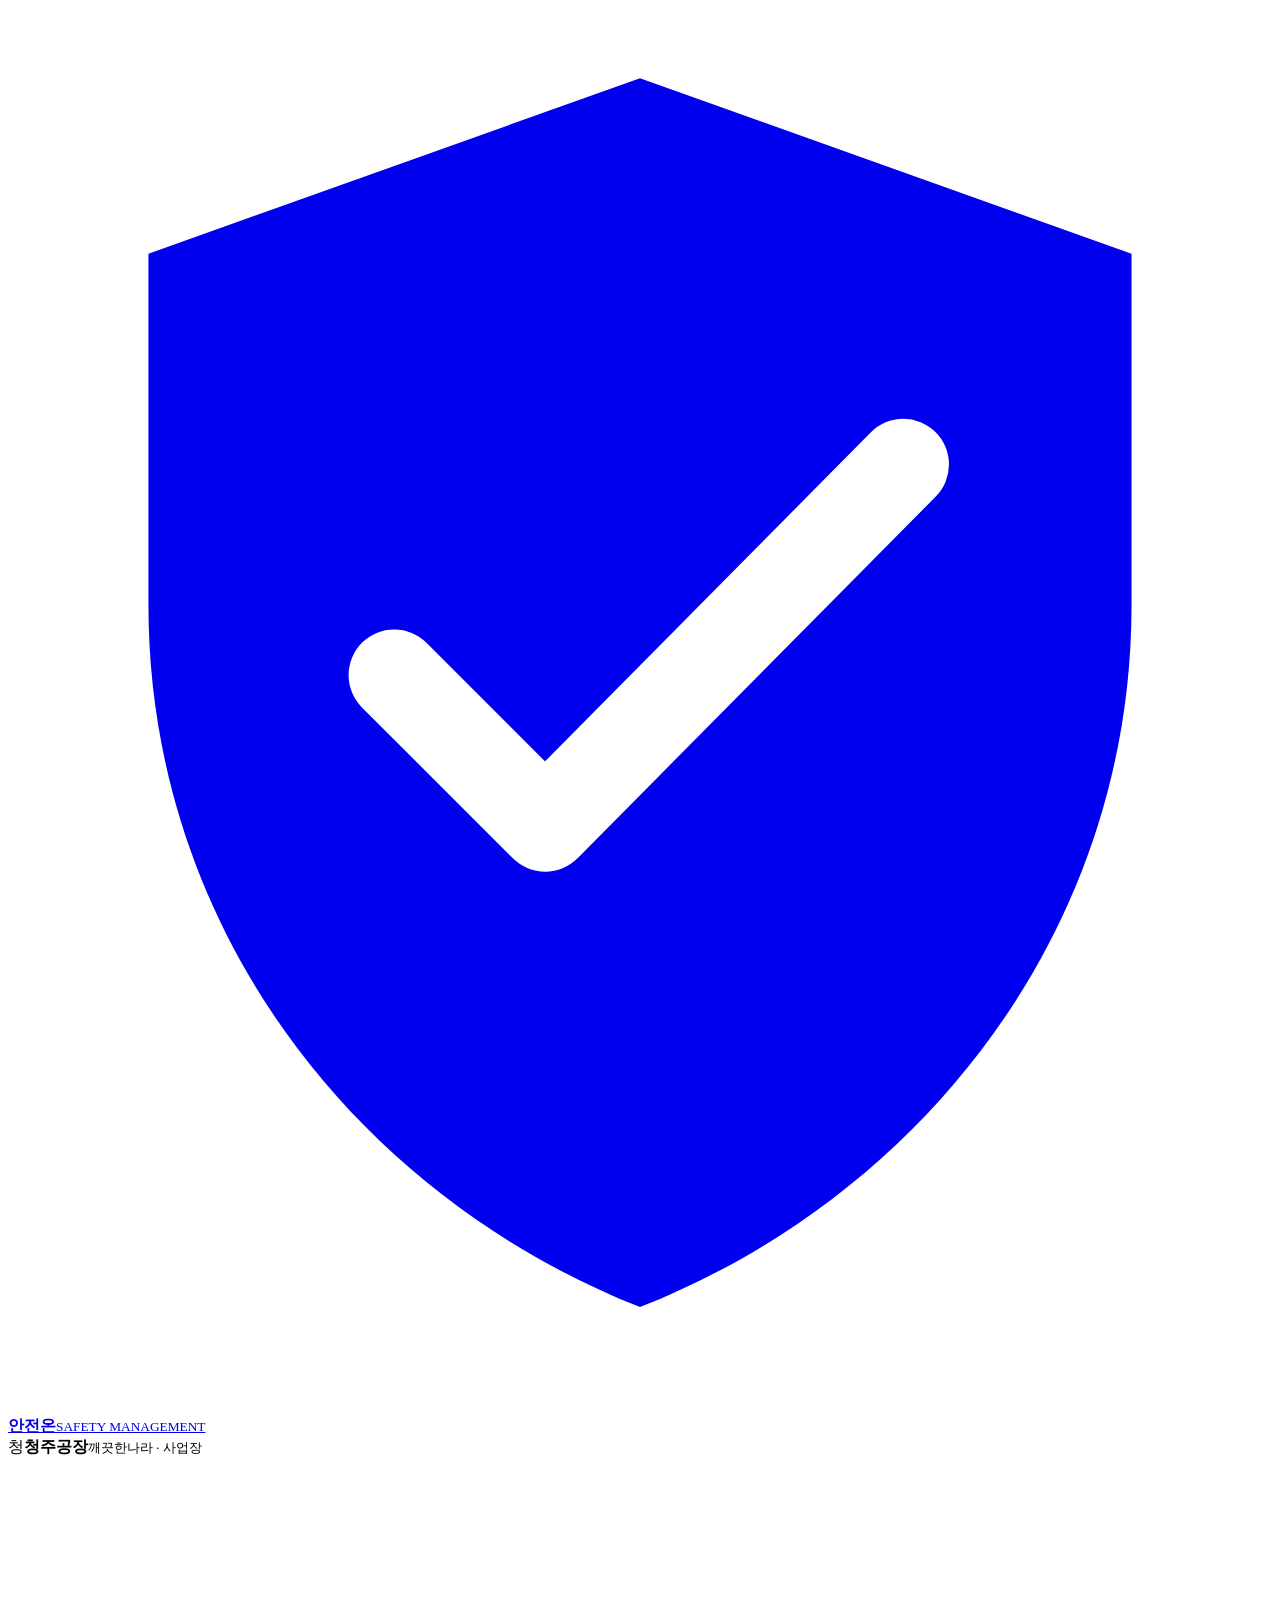
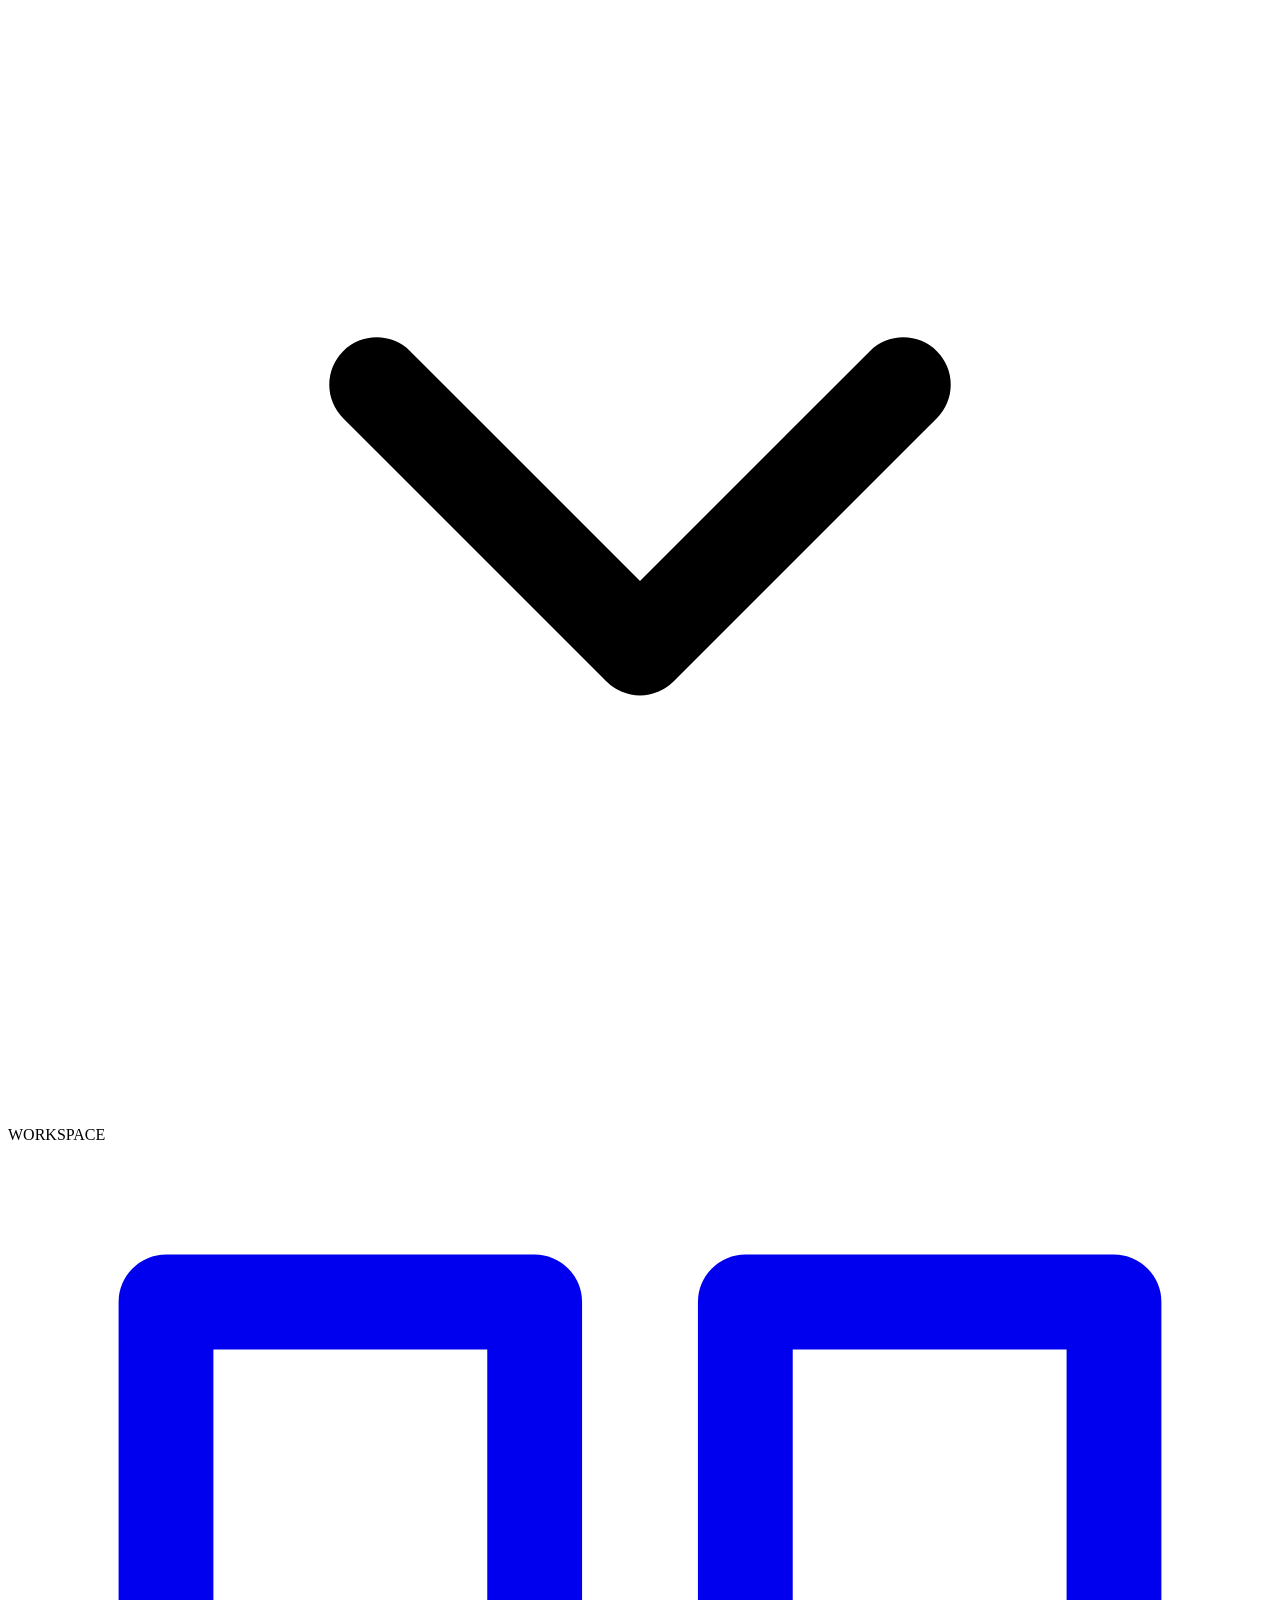
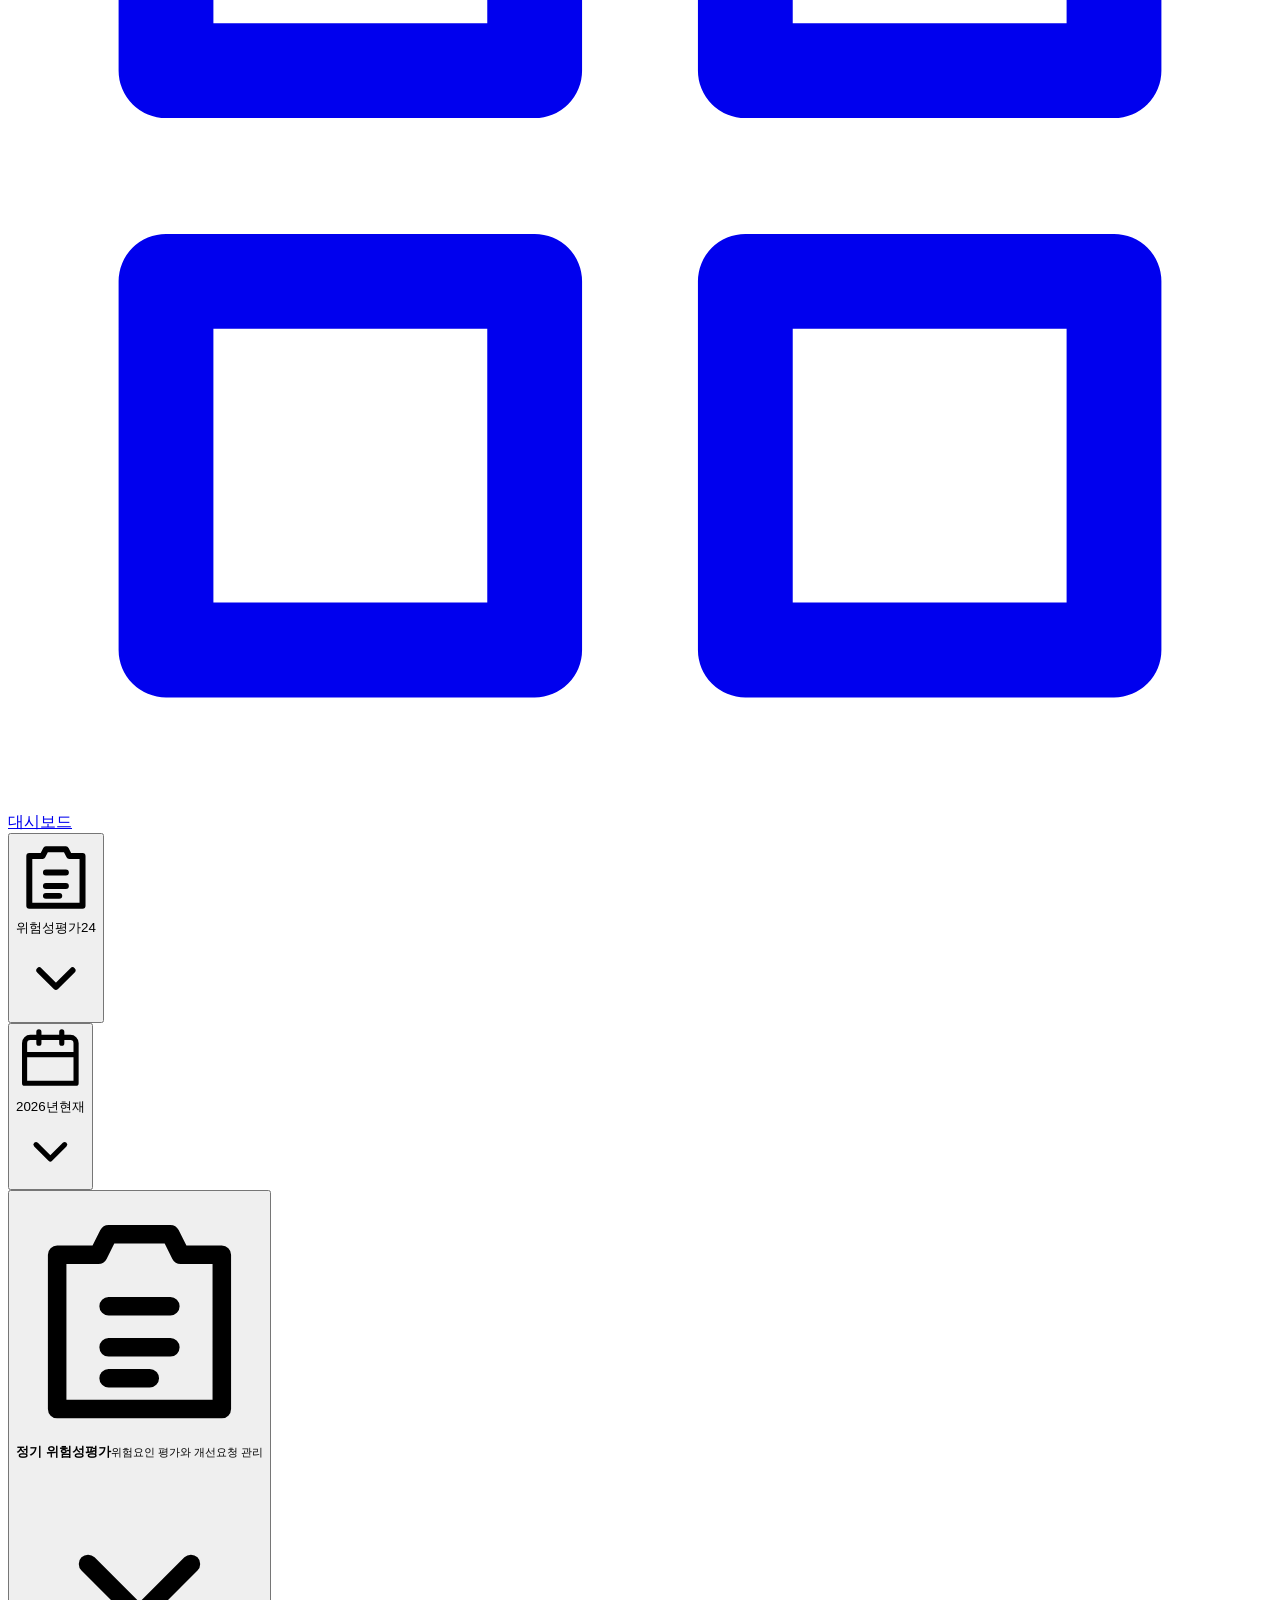
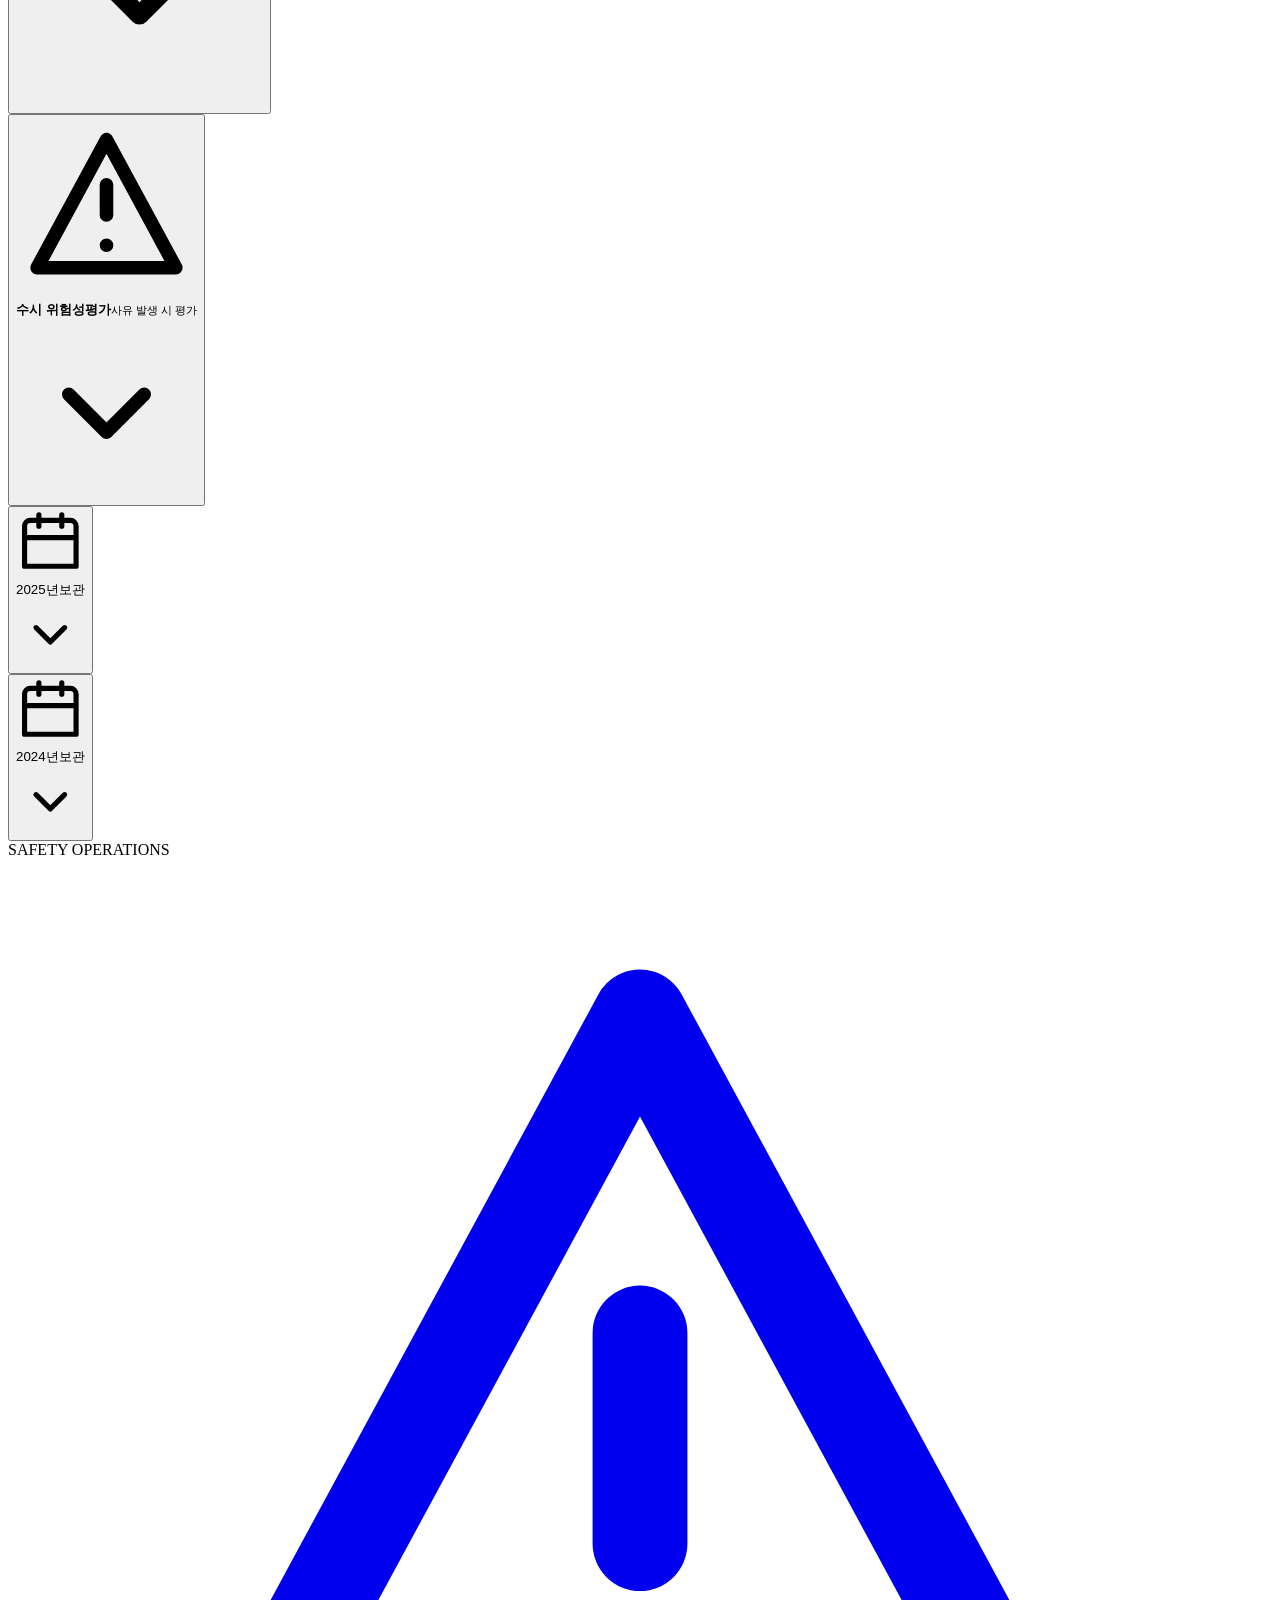
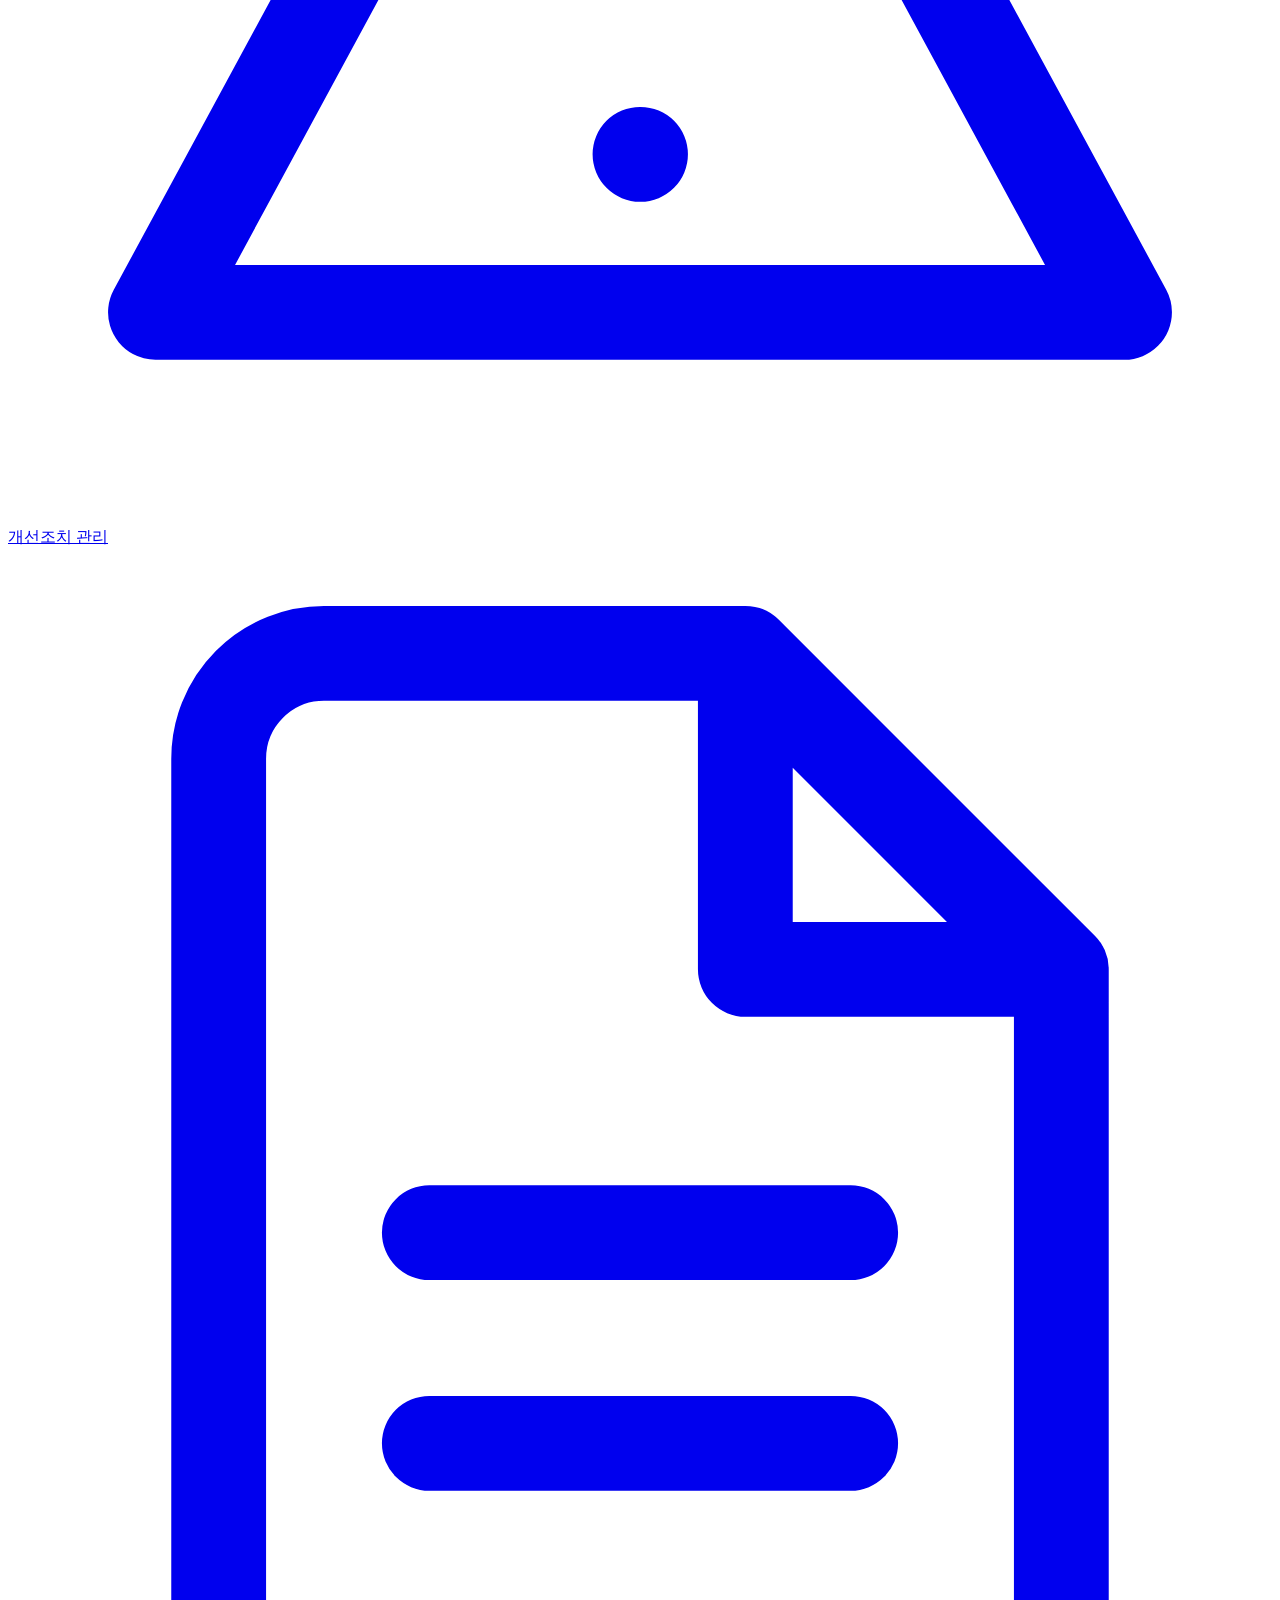
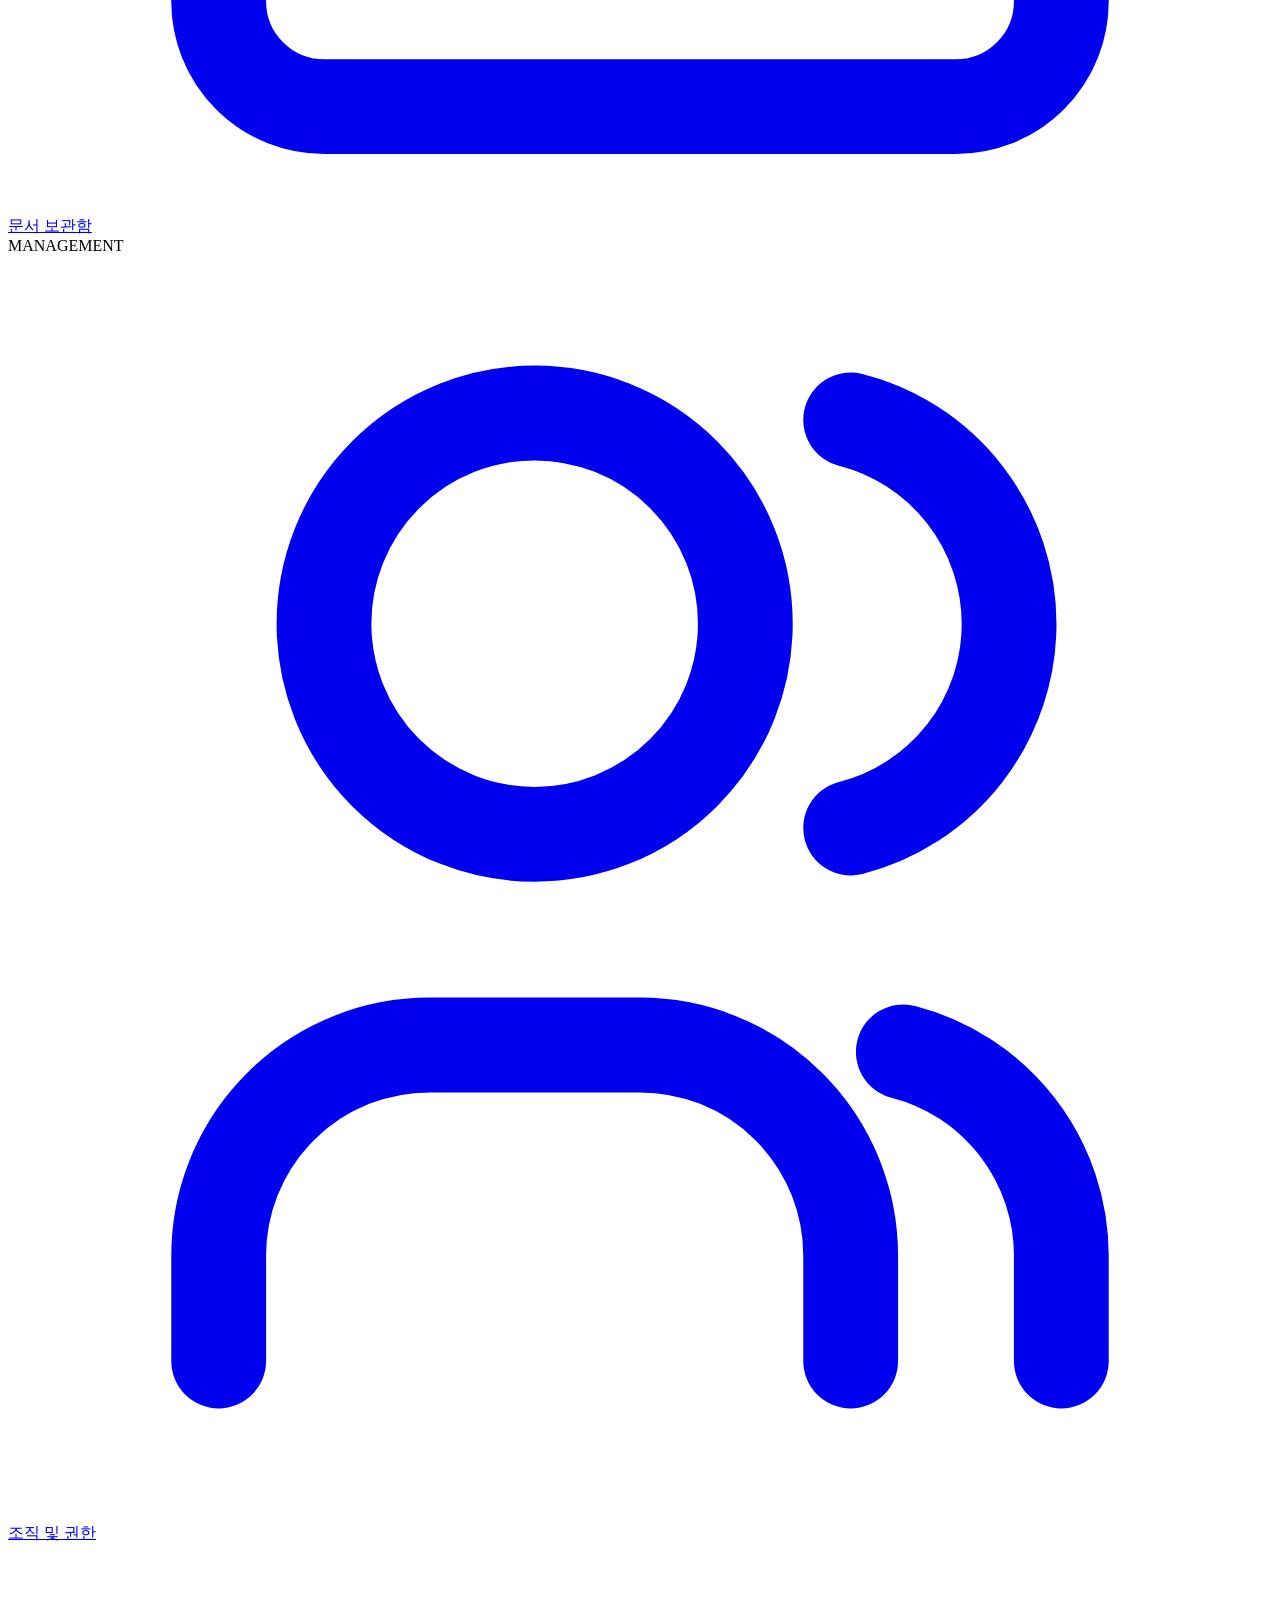
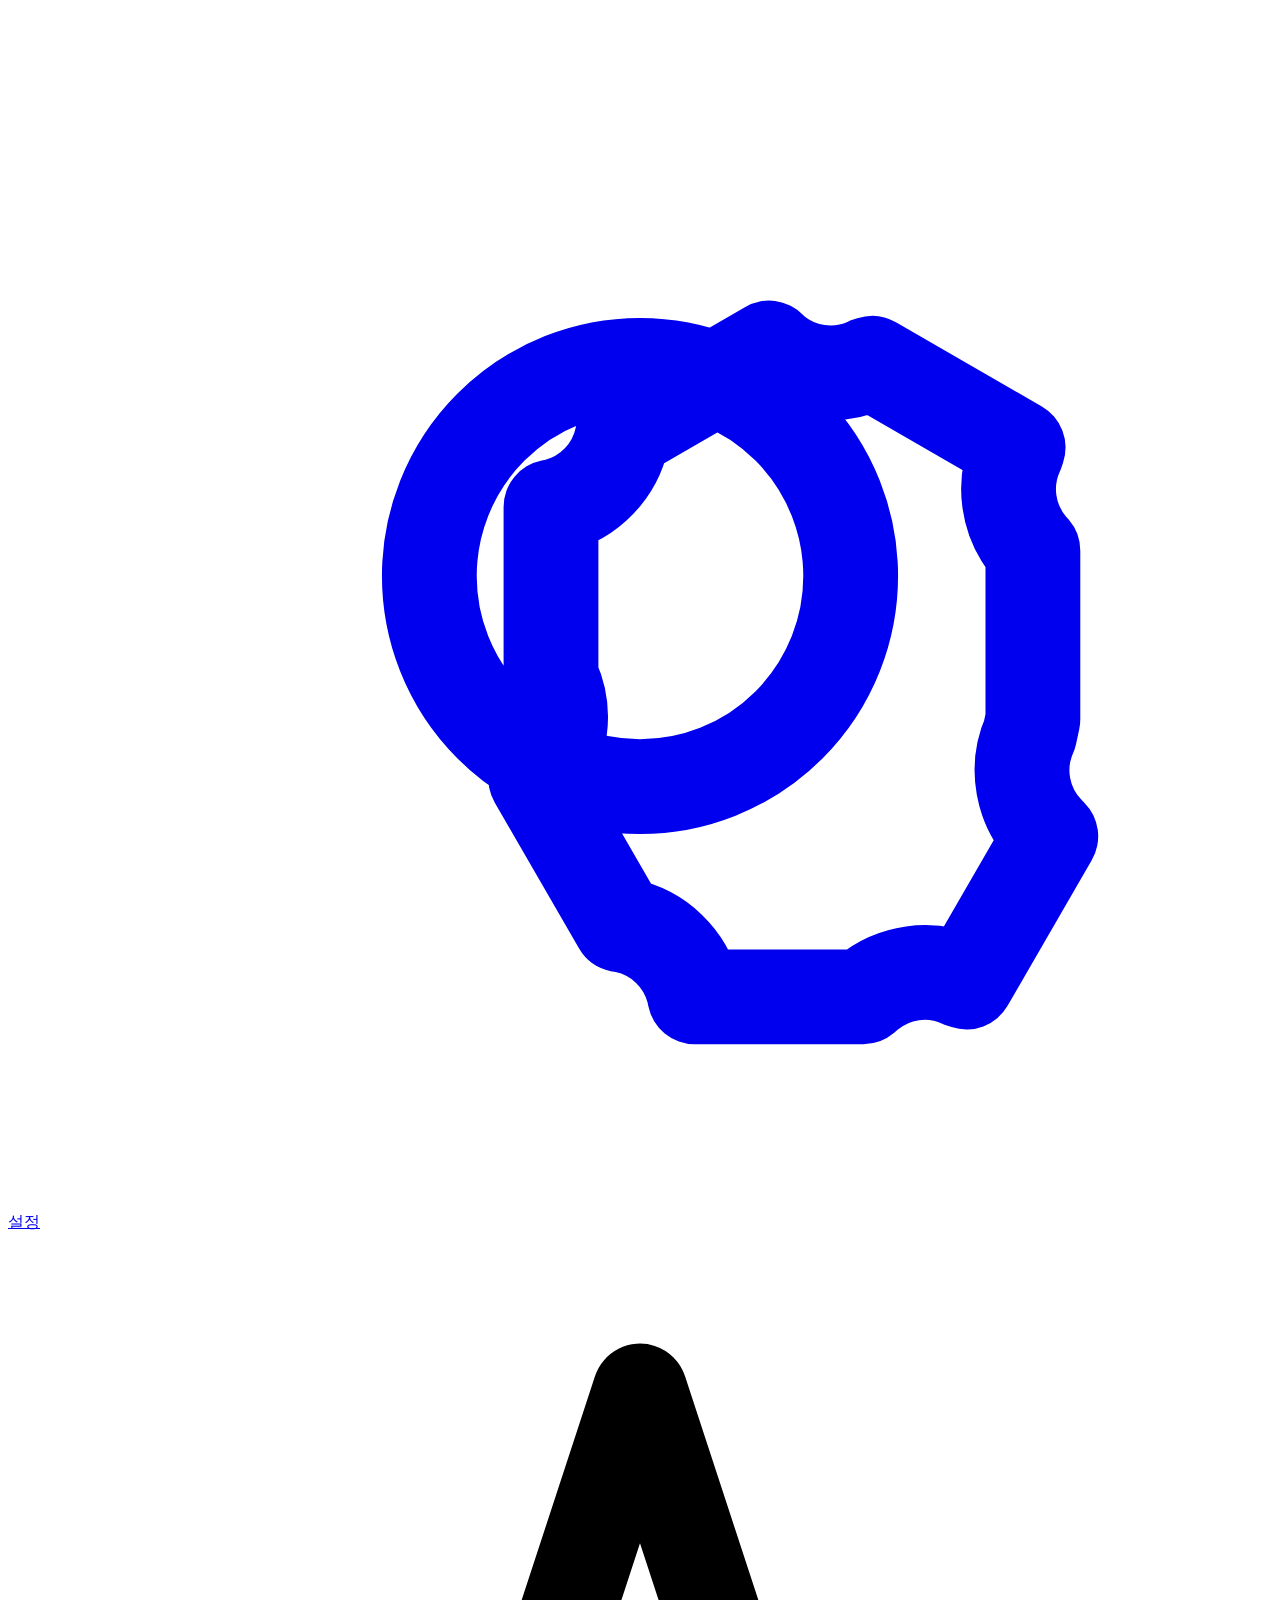
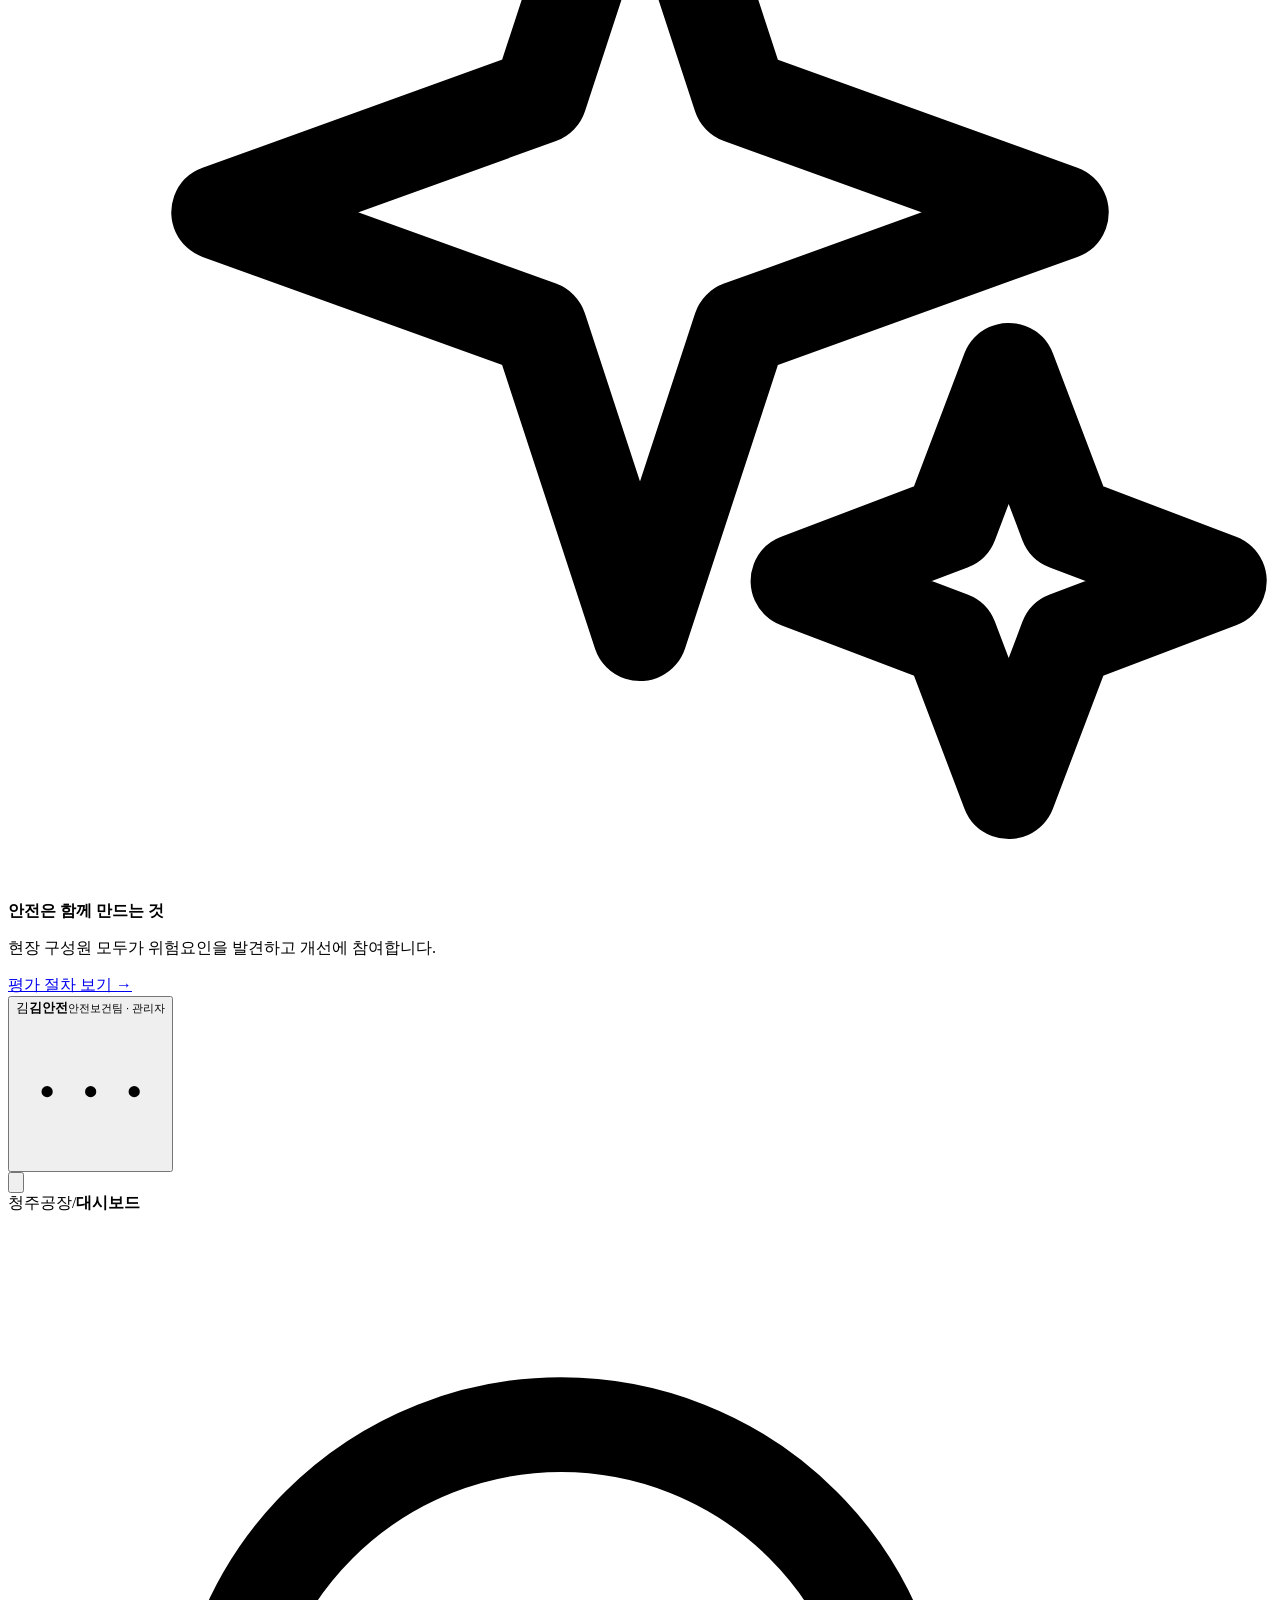
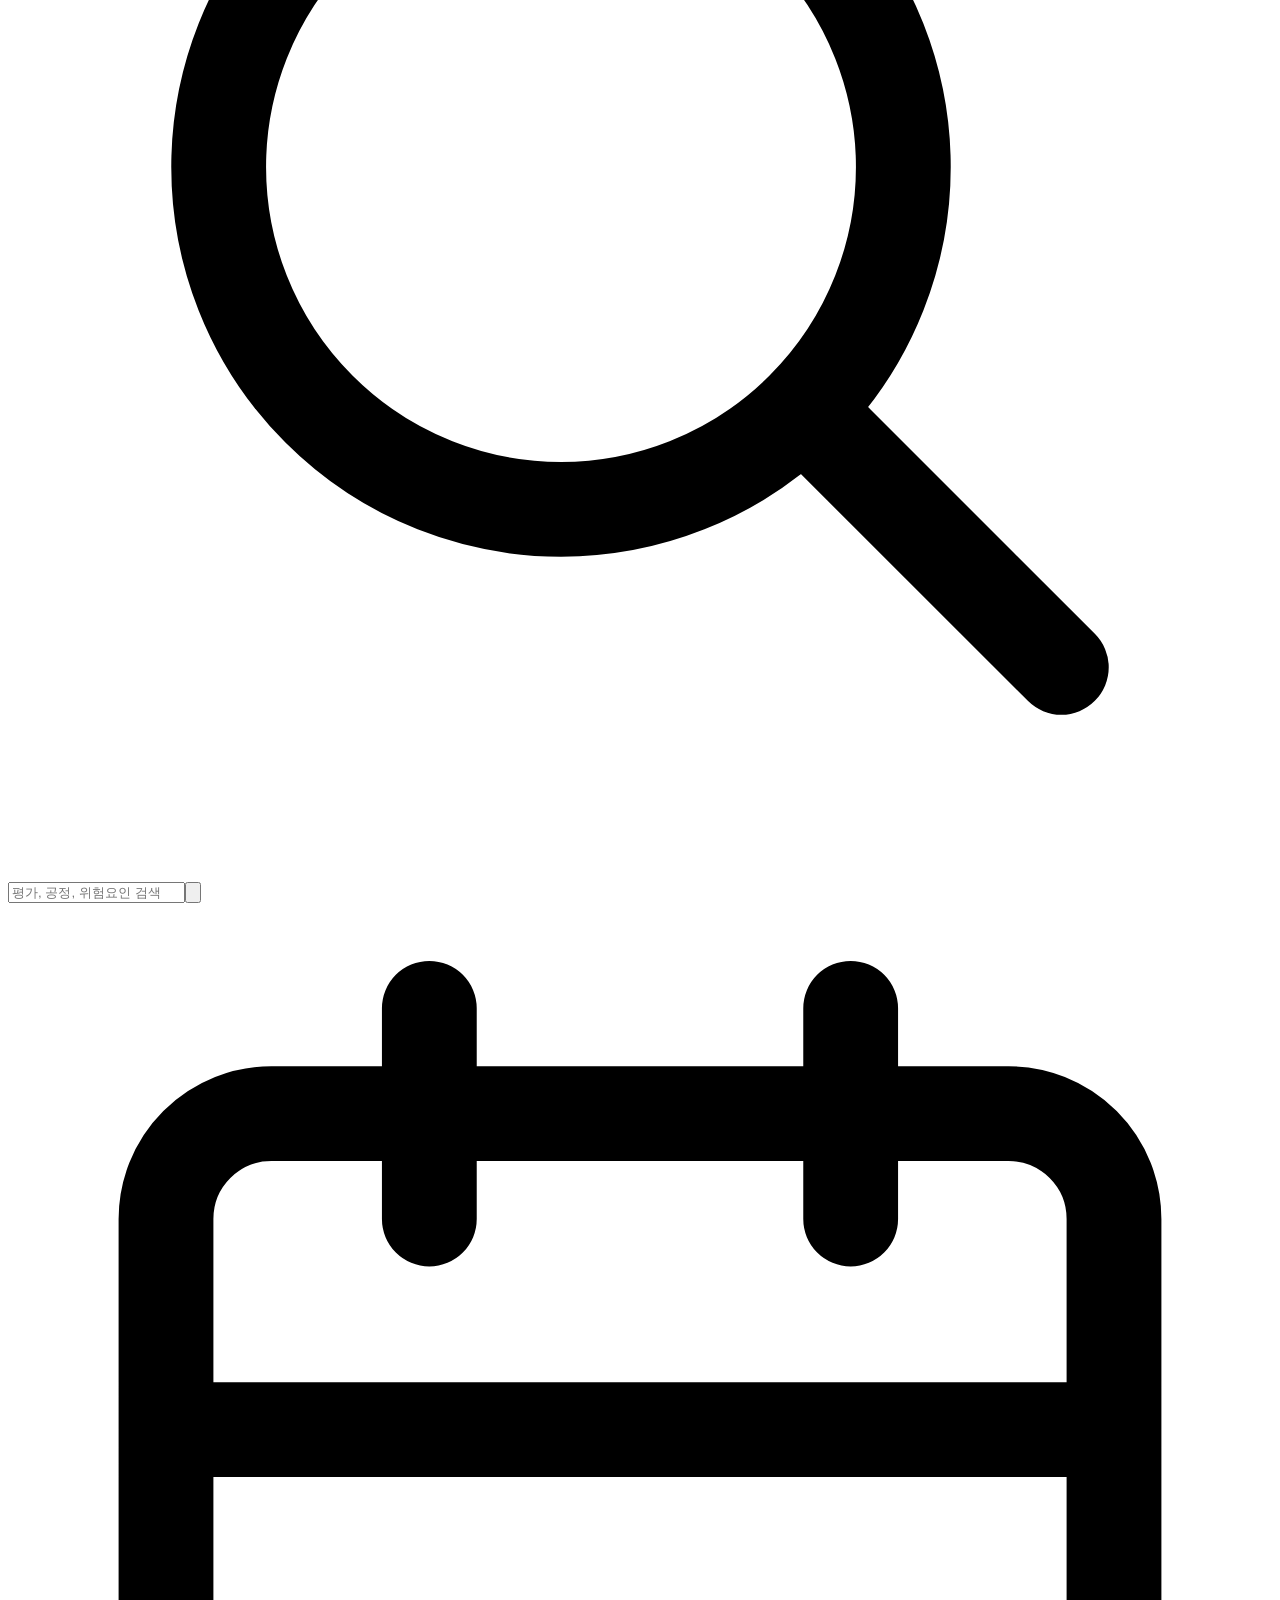
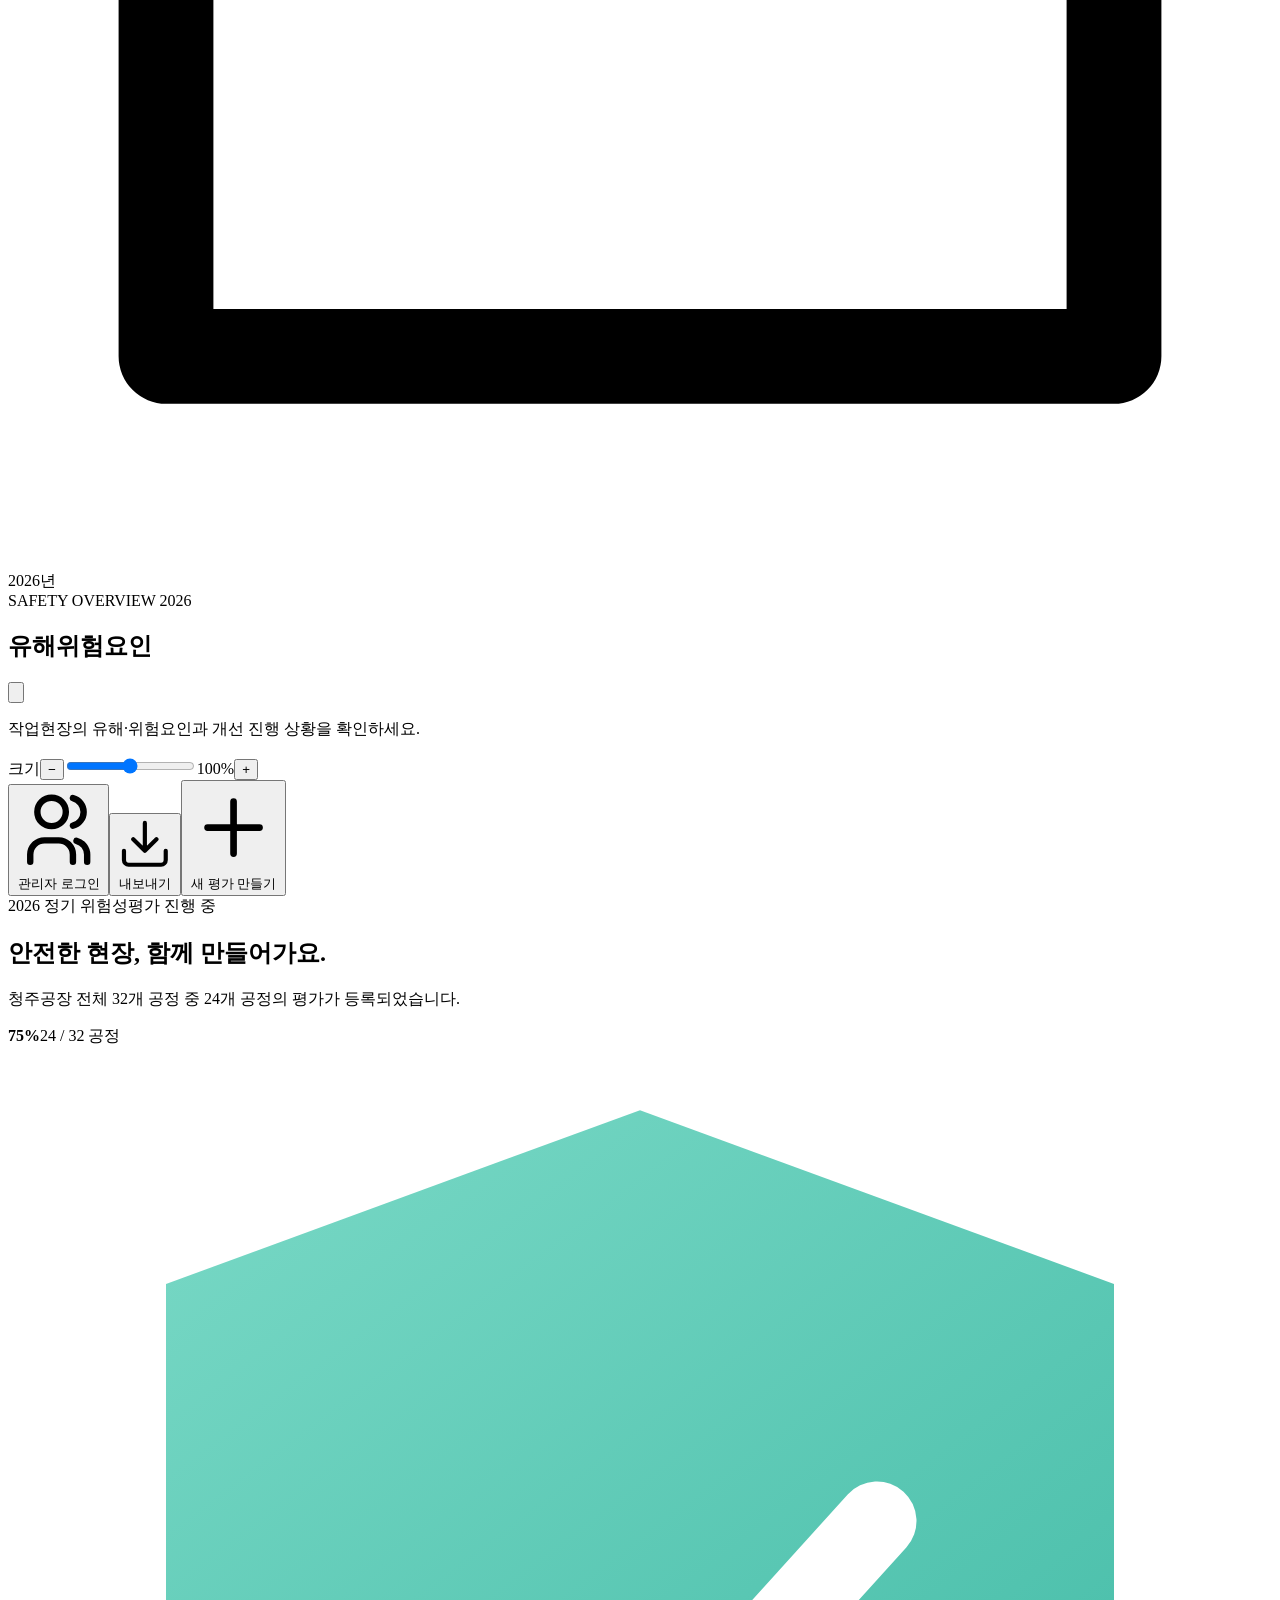
==== commit 2d26ae81: "genspark auto-backup" ====
--- a/src/main/resources/static/index.html
+++ b/src/main/resources/static/index.html
@@ -1 +1 @@
-<!DOCTYPE html><html lang="ko"><head><meta charset="UTF-8"/><meta name="viewport" content="width=device-width, initial-scale=1.0"/><meta name="theme-color" content="#f6f8fa"/><title>안전온 | 유해위험요인</title><meta name="description" content="현장의 위험을 먼저 발견하고 함께 개선하는 위험성평가 플랫폼"/><link rel="icon" type="image/svg+xml" href="/static/favicon.svg"/><link href="/static/style.css" rel="stylesheet"/><script src="/static/app.js" defer=""></script></head><body><div class="app-shell"><aside class="sidebar" id="sidebar"><a class="brand" href="#overview" aria-label="안전온 홈"><span class="brand-mark"><svg viewBox="0 0 36 40" fill="none" aria-hidden="true"><path d="M18 2 32 7v10c0 9.2-5.9 16.8-14 20C9.9 33.8 4 26.2 4 17V7l14-5Z" fill="currentColor"></path><path d="m11 19 4.3 4.3L25.5 13" stroke="#fff" stroke-width="2.6" stroke-linecap="round" stroke-linejoin="round"></path></svg></span><span class="brand-copy"><strong>안전온</strong><small>SAFETY MANAGEMENT</small></span></a><div class="workspace-switcher"><span class="workspace-avatar">청</span><span class="workspace-copy"><strong>청주공장</strong><small>깨끗한나라 · 사업장</small></span><svg class="workspace-chevron" viewBox="0 0 24 24" fill="none" stroke="currentColor" stroke-width="1.8" stroke-linecap="round" stroke-linejoin="round" aria-hidden="true"><path d="m7 10 5 5 5-5"></path></svg></div><div class="nav-section-label">WORKSPACE</div><nav class="side-nav workspace-home-nav" aria-label="워크스페이스"><a class="nav-item active dashboard-nav-item" href="#overview"><svg class="" viewBox="0 0 24 24" fill="none" stroke="currentColor" stroke-width="1.8" stroke-linecap="round" stroke-linejoin="round" aria-hidden="true"><path d="M3 3h7v7H3zM14 3h7v7h-7zM14 14h7v7h-7zM3 14h7v7H3z"></path></svg><span>대시보드</span></a></nav><section class="workspace-tree" aria-label="위험성평가 분류"><button class="workspace-assessment-toggle is-open" type="button" data-tree-toggle="workspace-assessments" aria-expanded="true" aria-controls="workspace-assessments-content"><span class="workspace-assessment-icon"><svg class="" viewBox="0 0 24 24" fill="none" stroke="currentColor" stroke-width="1.8" stroke-linecap="round" stroke-linejoin="round" aria-hidden="true"><path d="M9 4h6l1 2h4v15H4V6h4l1-2zM9 11h6M9 15h6M9 18h4"></path></svg></span><span class="workspace-assessment-title">위험성평가</span><span class="workspace-assessment-count">24</span><svg class="tree-chevron" viewBox="0 0 24 24" fill="none" stroke="currentColor" stroke-width="1.8" stroke-linecap="round" stroke-linejoin="round" aria-hidden="true"><path d="m7 10 5 5 5-5"></path></svg></button><div class="workspace-tree-content" id="workspace-assessments-content"><div class="tree-year-group"><button class="tree-toggle tree-year-toggle is-open" type="button" data-tree-toggle="year-2026" aria-expanded="true" aria-controls="year-content-2026"><span class="tree-year-icon"><svg class="" viewBox="0 0 24 24" fill="none" stroke="currentColor" stroke-width="1.8" stroke-linecap="round" stroke-linejoin="round" aria-hidden="true"><path d="M8 2v4M16 2v4M3 10h18M5 4h14a2 2 0 0 1 2 2v14H3V6a2 2 0 0 1 2-2z"></path></svg></span><span class="tree-year-label">2026년</span><span class="tree-current-badge">현재</span><svg class="tree-chevron" viewBox="0 0 24 24" fill="none" stroke="currentColor" stroke-width="1.8" stroke-linecap="round" stroke-linejoin="round" aria-hidden="true"><path d="m7 10 5 5 5-5"></path></svg></button><div class="tree-year-content" id="year-content-2026"><div class="tree-category-group"><button class="tree-toggle tree-category-toggle" type="button" data-tree-toggle="category-2026-regular" aria-expanded="false" aria-controls="category-content-2026-regular"><span class="tree-category-icon category-icon-regular"><svg class="" viewBox="0 0 24 24" fill="none" stroke="currentColor" stroke-width="1.8" stroke-linecap="round" stroke-linejoin="round" aria-hidden="true"><path d="M9 4h6l1 2h4v15H4V6h4l1-2zM9 11h6M9 15h6M9 18h4"></path></svg></span><span class="tree-category-copy"><strong>정기 위험성평가</strong><small>위험요인 평가와 개선요청 관리</small></span><svg class="tree-chevron" viewBox="0 0 24 24" fill="none" stroke="currentColor" stroke-width="1.8" stroke-linecap="round" stroke-linejoin="round" aria-hidden="true"><path d="m7 10 5 5 5-5"></path></svg></button><div class="tree-category-content" id="category-content-2026-regular" hidden=""><div class="tree-subfolder-group"><button class="tree-toggle tree-subfolder-toggle" type="button" data-tree-toggle="subfolder-2026-regular-hazards" aria-expanded="false" aria-controls="subfolder-content-2026-regular-hazards"><span class="tree-subfolder-marker"></span><span>위험성평가 (유해위험요인)</span><svg class="tree-chevron" viewBox="0 0 24 24" fill="none" stroke="currentColor" stroke-width="1.8" stroke-linecap="round" stroke-linejoin="round" aria-hidden="true"><path d="m7 10 5 5 5-5"></path></svg></button><div class="tree-subfolder-content" id="subfolder-content-2026-regular-hazards" hidden=""><div class="tree-team-group"><button class="tree-toggle tree-team-toggle" type="button" data-tree-toggle="department-2026-regular-hazards-team-0" aria-expanded="false" aria-controls="department-content-2026-regular-hazards-team-0"><span class="tree-team-marker"></span><span class="tree-team-name">제지생산1팀</span><svg class="tree-chevron" viewBox="0 0 24 24" fill="none" stroke="currentColor" stroke-width="1.8" stroke-linecap="round" stroke-linejoin="round" aria-hidden="true"><path d="m7 10 5 5 5-5"></path></svg></button><div class="tree-process-content" id="department-content-2026-regular-hazards-team-0" hidden=""><div class="tree-process-entry"><button class="tree-selectable tree-process-leaf" type="button" data-workspace-selection="2026년 / 정기 위험성평가 / 위험성평가 (유해위험요인) / 제지생산1팀 / 원질" data-file-year="2026" data-file-assessment-type="REGULAR" data-file-category="HAZARD_RISK" data-file-team="제지생산1팀" data-file-process="원질"><span class="tree-process-marker"></span><span>원질</span></button></div><div class="tree-process-entry"><button class="tree-selectable tree-process-leaf" type="button" data-workspace-selection="2026년 / 정기 위험성평가 / 위험성평가 (유해위험요인) / 제지생산1팀 / 초지" data-file-year="2026" data-file-assessment-type="REGULAR" data-file-category="HAZARD_RISK" data-file-team="제지생산1팀" data-file-process="초지"><span class="tree-process-marker"></span><span>초지</span></button></div></div></div><div class="tree-team-group"><button class="tree-toggle tree-team-toggle" type="button" data-tree-toggle="department-2026-regular-hazards-team-1" aria-expanded="false" aria-controls="department-content-2026-regular-hazards-team-1"><span class="tree-team-marker"></span><span class="tree-team-name">제지생산2팀</span><svg class="tree-chevron" viewBox="0 0 24 24" fill="none" stroke="currentColor" stroke-width="1.8" stroke-linecap="round" stroke-linejoin="round" aria-hidden="true"><path d="m7 10 5 5 5-5"></path></svg></button><div class="tree-process-content" id="department-content-2026-regular-hazards-team-1" hidden=""><div class="tree-process-entry"><button class="tree-selectable tree-process-leaf" type="button" data-workspace-selection="2026년 / 정기 위험성평가 / 위험성평가 (유해위험요인) / 제지생산2팀 / 카타" data-file-year="2026" data-file-assessment-type="REGULAR" data-file-category="HAZARD_RISK" data-file-team="제지생산2팀" data-file-process="카타"><span class="tree-process-marker"></span><span>카타</span></button></div><div class="tree-process-entry"><button class="tree-selectable tree-process-leaf" type="button" data-workspace-selection="2026년 / 정기 위험성평가 / 위험성평가 (유해위험요인) / 제지생산2팀 / 포장" data-file-year="2026" data-file-assessment-type="REGULAR" data-file-category="HAZARD_RISK" data-file-team="제지생산2팀" data-file-process="포장"><span class="tree-process-marker"></span><span>포장</span></button></div></div></div><div class="tree-team-group"><button class="tree-toggle tree-team-toggle" type="button" data-tree-toggle="department-2026-regular-hazards-team-2" aria-expanded="false" aria-controls="department-content-2026-regular-hazards-team-2"><span class="tree-team-marker"></span><span class="tree-team-name">화장지생산팀</span><svg class="tree-chevron" viewBox="0 0 24 24" fill="none" stroke="currentColor" stroke-width="1.8" stroke-linecap="round" stroke-linejoin="round" aria-hidden="true"><path d="m7 10 5 5 5-5"></path></svg></button><div class="tree-process-content" id="department-content-2026-regular-hazards-team-2" hidden=""><div class="tree-process-entry"><button class="tree-selectable tree-process-leaf" type="button" data-workspace-selection="2026년 / 정기 위험성평가 / 위험성평가 (유해위험요인) / 화장지생산팀 / 초지" data-file-year="2026" data-file-assessment-type="REGULAR" data-file-category="HAZARD_RISK" data-file-team="화장지생산팀" data-file-process="초지"><span class="tree-process-marker"></span><span>초지</span></button></div><div class="tree-process-entry"><button class="tree-selectable tree-process-leaf" type="button" data-workspace-selection="2026년 / 정기 위험성평가 / 위험성평가 (유해위험요인) / 화장지생산팀 / 가공" data-file-year="2026" data-file-assessment-type="REGULAR" data-file-category="HAZARD_RISK" data-file-team="화장지생산팀" data-file-process="가공"><span class="tree-process-marker"></span><span>가공</span></button></div></div></div><div class="tree-team-entry"><button class="tree-selectable tree-team-leaf" type="button" data-workspace-selection="2026년 / 정기 위험성평가 / 위험성평가 (유해위험요인) / 패드생산팀" data-file-year="2026" data-file-assessment-type="REGULAR" data-file-category="HAZARD_RISK" data-file-team="패드생산팀" data-file-process=""><span class="tree-team-marker"></span><span>패드생산팀</span></button></div><div class="tree-team-entry"><button class="tree-selectable tree-team-leaf" type="button" data-workspace-selection="2026년 / 정기 위험성평가 / 위험성평가 (유해위험요인) / PS품질보증팀" data-file-year="2026" data-file-assessment-type="REGULAR" data-file-category="HAZARD_RISK" data-file-team="PS품질보증팀" data-file-process=""><span class="tree-team-marker"></span><span>PS품질보증팀</span></button></div><div class="tree-team-entry"><button class="tree-selectable tree-team-leaf" type="button" data-workspace-selection="2026년 / 정기 위험성평가 / 위험성평가 (유해위험요인) / HL품질보증팀" data-file-year="2026" data-file-assessment-type="REGULAR" data-file-category="HAZARD_RISK" data-file-team="HL품질보증팀" data-file-process=""><span class="tree-team-marker"></span><span>HL품질보증팀</span></button></div><div class="tree-team-group"><button class="tree-toggle tree-team-toggle" type="button" data-tree-toggle="department-2026-regular-hazards-team-6" aria-expanded="false" aria-controls="department-content-2026-regular-hazards-team-6"><span class="tree-team-marker"></span><span class="tree-team-name">환경에너지팀</span><svg class="tree-chevron" viewBox="0 0 24 24" fill="none" stroke="currentColor" stroke-width="1.8" stroke-linecap="round" stroke-linejoin="round" aria-hidden="true"><path d="m7 10 5 5 5-5"></path></svg></button><div class="tree-process-content" id="department-content-2026-regular-hazards-team-6" hidden=""><div class="tree-process-entry"><button class="tree-selectable tree-process-leaf" type="button" data-workspace-selection="2026년 / 정기 위험성평가 / 위험성평가 (유해위험요인) / 환경에너지팀 / 에너지" data-file-year="2026" data-file-assessment-type="REGULAR" data-file-category="HAZARD_RISK" data-file-team="환경에너지팀" data-file-process="에너지"><span class="tree-process-marker"></span><span>에너지</span></button></div><div class="tree-process-entry"><button class="tree-selectable tree-process-leaf" type="button" data-workspace-selection="2026년 / 정기 위험성평가 / 위험성평가 (유해위험요인) / 환경에너지팀 / 환경" data-file-year="2026" data-file-assessment-type="REGULAR" data-file-category="HAZARD_RISK" data-file-team="환경에너지팀" data-file-process="환경"><span class="tree-process-marker"></span><span>환경</span></button></div></div></div><div class="tree-team-entry"><button class="tree-selectable tree-team-leaf" type="button" data-workspace-selection="2026년 / 정기 위험성평가 / 위험성평가 (유해위험요인) / 공무팀" data-file-year="2026" data-file-assessment-type="REGULAR" data-file-category="HAZARD_RISK" data-file-team="공무팀" data-file-process=""><span class="tree-team-marker"></span><span>공무팀</span></button></div><div class="tree-team-entry"><button class="tree-selectable tree-team-leaf" type="button" data-workspace-selection="2026년 / 정기 위험성평가 / 위험성평가 (유해위험요인) / 전기팀" data-file-year="2026" data-file-assessment-type="REGULAR" data-file-category="HAZARD_RISK" data-file-team="전기팀" data-file-process=""><span class="tree-team-marker"></span><span>전기팀</span></button></div><div class="tree-team-entry"><button class="tree-selectable tree-team-leaf" type="button" data-workspace-selection="2026년 / 정기 위험성평가 / 위험성평가 (유해위험요인) / 구매1팀" data-file-year="2026" data-file-assessment-type="REGULAR" data-file-category="HAZARD_RISK" data-file-team="구매1팀" data-file-process=""><span class="tree-team-marker"></span><span>구매1팀</span></button></div></div></div><div class="tree-subfolder-group"><button class="tree-toggle tree-subfolder-toggle" type="button" data-tree-toggle="subfolder-2026-regular-improvements" aria-expanded="false" aria-controls="subfolder-content-2026-regular-improvements"><span class="tree-subfolder-marker"></span><span>개선요청 건</span><svg class="tree-chevron" viewBox="0 0 24 24" fill="none" stroke="currentColor" stroke-width="1.8" stroke-linecap="round" stroke-linejoin="round" aria-hidden="true"><path d="m7 10 5 5 5-5"></path></svg></button><div class="tree-subfolder-content" id="subfolder-content-2026-regular-improvements" hidden=""><div class="tree-team-group"><button class="tree-toggle tree-team-toggle" type="button" data-tree-toggle="department-2026-regular-improvements-team-0" aria-expanded="false" aria-controls="department-content-2026-regular-improvements-team-0"><span class="tree-team-marker"></span><span class="tree-team-name">제지생산1팀</span><svg class="tree-chevron" viewBox="0 0 24 24" fill="none" stroke="currentColor" stroke-width="1.8" stroke-linecap="round" stroke-linejoin="round" aria-hidden="true"><path d="m7 10 5 5 5-5"></path></svg></button><div class="tree-process-content" id="department-content-2026-regular-improvements-team-0" hidden=""><div class="tree-process-entry"><button class="tree-selectable tree-process-leaf" type="button" data-workspace-selection="2026년 / 정기 위험성평가 / 개선요청 건 / 제지생산1팀 / 원질" data-file-year="2026" data-file-assessment-type="REGULAR" data-file-category="IMPROVEMENT_REQUEST" data-file-team="제지생산1팀" data-file-process="원질"><span class="tree-process-marker"></span><span>원질</span></button></div><div class="tree-process-entry"><button class="tree-selectable tree-process-leaf" type="button" data-workspace-selection="2026년 / 정기 위험성평가 / 개선요청 건 / 제지생산1팀 / 초지" data-file-year="2026" data-file-assessment-type="REGULAR" data-file-category="IMPROVEMENT_REQUEST" data-file-team="제지생산1팀" data-file-process="초지"><span class="tree-process-marker"></span><span>초지</span></button></div></div></div><div class="tree-team-group"><button class="tree-toggle tree-team-toggle" type="button" data-tree-toggle="department-2026-regular-improvements-team-1" aria-expanded="false" aria-controls="department-content-2026-regular-improvements-team-1"><span class="tree-team-marker"></span><span class="tree-team-name">제지생산2팀</span><svg class="tree-chevron" viewBox="0 0 24 24" fill="none" stroke="currentColor" stroke-width="1.8" stroke-linecap="round" stroke-linejoin="round" aria-hidden="true"><path d="m7 10 5 5 5-5"></path></svg></button><div class="tree-process-content" id="department-content-2026-regular-improvements-team-1" hidden=""><div class="tree-process-entry"><button class="tree-selectable tree-process-leaf" type="button" data-workspace-selection="2026년 / 정기 위험성평가 / 개선요청 건 / 제지생산2팀 / 카타" data-file-year="2026" data-file-assessment-type="REGULAR" data-file-category="IMPROVEMENT_REQUEST" data-file-team="제지생산2팀" data-file-process="카타"><span class="tree-process-marker"></span><span>카타</span></button></div><div class="tree-process-entry"><button class="tree-selectable tree-process-leaf" type="button" data-workspace-selection="2026년 / 정기 위험성평가 / 개선요청 건 / 제지생산2팀 / 포장" data-file-year="2026" data-file-assessment-type="REGULAR" data-file-category="IMPROVEMENT_REQUEST" data-file-team="제지생산2팀" data-file-process="포장"><span class="tree-process-marker"></span><span>포장</span></button></div></div></div><div class="tree-team-group"><button class="tree-toggle tree-team-toggle" type="button" data-tree-toggle="department-2026-regular-improvements-team-2" aria-expanded="false" aria-controls="department-content-2026-regular-improvements-team-2"><span class="tree-team-marker"></span><span class="tree-team-name">화장지생산팀</span><svg class="tree-chevron" viewBox="0 0 24 24" fill="none" stroke="currentColor" stroke-width="1.8" stroke-linecap="round" stroke-linejoin="round" aria-hidden="true"><path d="m7 10 5 5 5-5"></path></svg></button><div class="tree-process-content" id="department-content-2026-regular-improvements-team-2" hidden=""><div class="tree-process-entry"><button class="tree-selectable tree-process-leaf" type="button" data-workspace-selection="2026년 / 정기 위험성평가 / 개선요청 건 / 화장지생산팀 / 초지" data-file-year="2026" data-file-assessment-type="REGULAR" data-file-category="IMPROVEMENT_REQUEST" data-file-team="화장지생산팀" data-file-process="초지"><span class="tree-process-marker"></span><span>초지</span></button></div><div class="tree-process-entry"><button class="tree-selectable tree-process-leaf" type="button" data-workspace-selection="2026년 / 정기 위험성평가 / 개선요청 건 / 화장지생산팀 / 가공" data-file-year="2026" data-file-assessment-type="REGULAR" data-file-category="IMPROVEMENT_REQUEST" data-file-team="화장지생산팀" data-file-process="가공"><span class="tree-process-marker"></span><span>가공</span></button></div></div></div><div class="tree-team-entry"><button class="tree-selectable tree-team-leaf" type="button" data-workspace-selection="2026년 / 정기 위험성평가 / 개선요청 건 / 패드생산팀" data-file-year="2026" data-file-assessment-type="REGULAR" data-file-category="IMPROVEMENT_REQUEST" data-file-team="패드생산팀" data-file-process=""><span class="tree-team-marker"></span><span>패드생산팀</span></button></div><div class="tree-team-entry"><button class="tree-selectable tree-team-leaf" type="button" data-workspace-selection="2026년 / 정기 위험성평가 / 개선요청 건 / PS품질보증팀" data-file-year="2026" data-file-assessment-type="REGULAR" data-file-category="IMPROVEMENT_REQUEST" data-file-team="PS품질보증팀" data-file-process=""><span class="tree-team-marker"></span><span>PS품질보증팀</span></button></div><div class="tree-team-entry"><button class="tree-selectable tree-team-leaf" type="button" data-workspace-selection="2026년 / 정기 위험성평가 / 개선요청 건 / HL품질보증팀" data-file-year="2026" data-file-assessment-type="REGULAR" data-file-category="IMPROVEMENT_REQUEST" data-file-team="HL품질보증팀" data-file-process=""><span class="tree-team-marker"></span><span>HL품질보증팀</span></button></div><div class="tree-team-group"><button class="tree-toggle tree-team-toggle" type="button" data-tree-toggle="department-2026-regular-improvements-team-6" aria-expanded="false" aria-controls="department-content-2026-regular-improvements-team-6"><span class="tree-team-marker"></span><span class="tree-team-name">환경에너지팀</span><svg class="tree-chevron" viewBox="0 0 24 24" fill="none" stroke="currentColor" stroke-width="1.8" stroke-linecap="round" stroke-linejoin="round" aria-hidden="true"><path d="m7 10 5 5 5-5"></path></svg></button><div class="tree-process-content" id="department-content-2026-regular-improvements-team-6" hidden=""><div class="tree-process-entry"><button class="tree-selectable tree-process-leaf" type="button" data-workspace-selection="2026년 / 정기 위험성평가 / 개선요청 건 / 환경에너지팀 / 에너지" data-file-year="2026" data-file-assessment-type="REGULAR" data-file-category="IMPROVEMENT_REQUEST" data-file-team="환경에너지팀" data-file-process="에너지"><span class="tree-process-marker"></span><span>에너지</span></button></div><div class="tree-process-entry"><button class="tree-selectable tree-process-leaf" type="button" data-workspace-selection="2026년 / 정기 위험성평가 / 개선요청 건 / 환경에너지팀 / 환경" data-file-year="2026" data-file-assessment-type="REGULAR" data-file-category="IMPROVEMENT_REQUEST" data-file-team="환경에너지팀" data-file-process="환경"><span class="tree-process-marker"></span><span>환경</span></button></div></div></div><div class="tree-team-entry"><button class="tree-selectable tree-team-leaf" type="button" data-workspace-selection="2026년 / 정기 위험성평가 / 개선요청 건 / 공무팀" data-file-year="2026" data-file-assessment-type="REGULAR" data-file-category="IMPROVEMENT_REQUEST" data-file-team="공무팀" data-file-process=""><span class="tree-team-marker"></span><span>공무팀</span></button></div><div class="tree-team-entry"><button class="tree-selectable tree-team-leaf" type="button" data-workspace-selection="2026년 / 정기 위험성평가 / 개선요청 건 / 전기팀" data-file-year="2026" data-file-assessment-type="REGULAR" data-file-category="IMPROVEMENT_REQUEST" data-file-team="전기팀" data-file-process=""><span class="tree-team-marker"></span><span>전기팀</span></button></div><div class="tree-team-entry"><button class="tree-selectable tree-team-leaf" type="button" data-workspace-selection="2026년 / 정기 위험성평가 / 개선요청 건 / 구매1팀" data-file-year="2026" data-file-assessment-type="REGULAR" data-file-category="IMPROVEMENT_REQUEST" data-file-team="구매1팀" data-file-process=""><span class="tree-team-marker"></span><span>구매1팀</span></button></div></div></div></div></div><div class="tree-category-group"><button class="tree-toggle tree-category-toggle" type="button" data-tree-toggle="category-2026-adhoc" aria-expanded="false" aria-controls="category-content-2026-adhoc"><span class="tree-category-icon category-icon-adhoc"><svg class="" viewBox="0 0 24 24" fill="none" stroke="currentColor" stroke-width="1.8" stroke-linecap="round" stroke-linejoin="round" aria-hidden="true"><path d="M12 3 2.8 20h18.4L12 3zM12 9v4M12 17h.01"></path></svg></span><span class="tree-category-copy"><strong>수시 위험성평가</strong><small>사유 발생 시 평가</small></span><svg class="tree-chevron" viewBox="0 0 24 24" fill="none" stroke="currentColor" stroke-width="1.8" stroke-linecap="round" stroke-linejoin="round" aria-hidden="true"><path d="m7 10 5 5 5-5"></path></svg></button><div class="tree-category-content" id="category-content-2026-adhoc" hidden=""><div class="tree-subfolder-group"><button class="tree-toggle tree-subfolder-toggle" type="button" data-tree-toggle="subfolder-2026-adhoc-improvements" aria-expanded="false" aria-controls="subfolder-content-2026-adhoc-improvements"><span class="tree-subfolder-marker"></span><span>개선요청 건</span><svg class="tree-chevron" viewBox="0 0 24 24" fill="none" stroke="currentColor" stroke-width="1.8" stroke-linecap="round" stroke-linejoin="round" aria-hidden="true"><path d="m7 10 5 5 5-5"></path></svg></button><div class="tree-subfolder-content" id="subfolder-content-2026-adhoc-improvements" hidden=""><div class="tree-team-group"><button class="tree-toggle tree-team-toggle" type="button" data-tree-toggle="department-2026-adhoc-improvements-team-0" aria-expanded="false" aria-controls="department-content-2026-adhoc-improvements-team-0"><span class="tree-team-marker"></span><span class="tree-team-name">제지생산1팀</span><svg class="tree-chevron" viewBox="0 0 24 24" fill="none" stroke="currentColor" stroke-width="1.8" stroke-linecap="round" stroke-linejoin="round" aria-hidden="true"><path d="m7 10 5 5 5-5"></path></svg></button><div class="tree-process-content" id="department-content-2026-adhoc-improvements-team-0" hidden=""><div class="tree-process-entry"><button class="tree-selectable tree-process-leaf" type="button" data-workspace-selection="2026년 / 수시 위험성평가 / 개선요청 건 / 제지생산1팀 / 원질" data-file-year="2026" data-file-assessment-type="AD_HOC" data-file-category="IMPROVEMENT_REQUEST" data-file-team="제지생산1팀" data-file-process="원질"><span class="tree-process-marker"></span><span>원질</span></button></div><div class="tree-process-entry"><button class="tree-selectable tree-process-leaf" type="button" data-workspace-selection="2026년 / 수시 위험성평가 / 개선요청 건 / 제지생산1팀 / 초지" data-file-year="2026" data-file-assessment-type="AD_HOC" data-file-category="IMPROVEMENT_REQUEST" data-file-team="제지생산1팀" data-file-process="초지"><span class="tree-process-marker"></span><span>초지</span></button></div></div></div><div class="tree-team-group"><button class="tree-toggle tree-team-toggle" type="button" data-tree-toggle="department-2026-adhoc-improvements-team-1" aria-expanded="false" aria-controls="department-content-2026-adhoc-improvements-team-1"><span class="tree-team-marker"></span><span class="tree-team-name">제지생산2팀</span><svg class="tree-chevron" viewBox="0 0 24 24" fill="none" stroke="currentColor" stroke-width="1.8" stroke-linecap="round" stroke-linejoin="round" aria-hidden="true"><path d="m7 10 5 5 5-5"></path></svg></button><div class="tree-process-content" id="department-content-2026-adhoc-improvements-team-1" hidden=""><div class="tree-process-entry"><button class="tree-selectable tree-process-leaf" type="button" data-workspace-selection="2026년 / 수시 위험성평가 / 개선요청 건 / 제지생산2팀 / 카타" data-file-year="2026" data-file-assessment-type="AD_HOC" data-file-category="IMPROVEMENT_REQUEST" data-file-team="제지생산2팀" data-file-process="카타"><span class="tree-process-marker"></span><span>카타</span></button></div><div class="tree-process-entry"><button class="tree-selectable tree-process-leaf" type="button" data-workspace-selection="2026년 / 수시 위험성평가 / 개선요청 건 / 제지생산2팀 / 포장" data-file-year="2026" data-file-assessment-type="AD_HOC" data-file-category="IMPROVEMENT_REQUEST" data-file-team="제지생산2팀" data-file-process="포장"><span class="tree-process-marker"></span><span>포장</span></button></div></div></div><div class="tree-team-group"><button class="tree-toggle tree-team-toggle" type="button" data-tree-toggle="department-2026-adhoc-improvements-team-2" aria-expanded="false" aria-controls="department-content-2026-adhoc-improvements-team-2"><span class="tree-team-marker"></span><span class="tree-team-name">화장지생산팀</span><svg class="tree-chevron" viewBox="0 0 24 24" fill="none" stroke="currentColor" stroke-width="1.8" stroke-linecap="round" stroke-linejoin="round" aria-hidden="true"><path d="m7 10 5 5 5-5"></path></svg></button><div class="tree-process-content" id="department-content-2026-adhoc-improvements-team-2" hidden=""><div class="tree-process-entry"><button class="tree-selectable tree-process-leaf" type="button" data-workspace-selection="2026년 / 수시 위험성평가 / 개선요청 건 / 화장지생산팀 / 초지" data-file-year="2026" data-file-assessment-type="AD_HOC" data-file-category="IMPROVEMENT_REQUEST" data-file-team="화장지생산팀" data-file-process="초지"><span class="tree-process-marker"></span><span>초지</span></button></div><div class="tree-process-entry"><button class="tree-selectable tree-process-leaf" type="button" data-workspace-selection="2026년 / 수시 위험성평가 / 개선요청 건 / 화장지생산팀 / 가공" data-file-year="2026" data-file-assessment-type="AD_HOC" data-file-category="IMPROVEMENT_REQUEST" data-file-team="화장지생산팀" data-file-process="가공"><span class="tree-process-marker"></span><span>가공</span></button></div></div></div><div class="tree-team-entry"><button class="tree-selectable tree-team-leaf" type="button" data-workspace-selection="2026년 / 수시 위험성평가 / 개선요청 건 / 패드생산팀" data-file-year="2026" data-file-assessment-type="AD_HOC" data-file-category="IMPROVEMENT_REQUEST" data-file-team="패드생산팀" data-file-process=""><span class="tree-team-marker"></span><span>패드생산팀</span></button></div><div class="tree-team-entry"><button class="tree-selectable tree-team-leaf" type="button" data-workspace-selection="2026년 / 수시 위험성평가 / 개선요청 건 / PS품질보증팀" data-file-year="2026" data-file-assessment-type="AD_HOC" data-file-category="IMPROVEMENT_REQUEST" data-file-team="PS품질보증팀" data-file-process=""><span class="tree-team-marker"></span><span>PS품질보증팀</span></button></div><div class="tree-team-entry"><button class="tree-selectable tree-team-leaf" type="button" data-workspace-selection="2026년 / 수시 위험성평가 / 개선요청 건 / HL품질보증팀" data-file-year="2026" data-file-assessment-type="AD_HOC" data-file-category="IMPROVEMENT_REQUEST" data-file-team="HL품질보증팀" data-file-process=""><span class="tree-team-marker"></span><span>HL품질보증팀</span></button></div><div class="tree-team-group"><button class="tree-toggle tree-team-toggle" type="button" data-tree-toggle="department-2026-adhoc-improvements-team-6" aria-expanded="false" aria-controls="department-content-2026-adhoc-improvements-team-6"><span class="tree-team-marker"></span><span class="tree-team-name">환경에너지팀</span><svg class="tree-chevron" viewBox="0 0 24 24" fill="none" stroke="currentColor" stroke-width="1.8" stroke-linecap="round" stroke-linejoin="round" aria-hidden="true"><path d="m7 10 5 5 5-5"></path></svg></button><div class="tree-process-content" id="department-content-2026-adhoc-improvements-team-6" hidden=""><div class="tree-process-entry"><button class="tree-selectable tree-process-leaf" type="button" data-workspace-selection="2026년 / 수시 위험성평가 / 개선요청 건 / 환경에너지팀 / 에너지" data-file-year="2026" data-file-assessment-type="AD_HOC" data-file-category="IMPROVEMENT_REQUEST" data-file-team="환경에너지팀" data-file-process="에너지"><span class="tree-process-marker"></span><span>에너지</span></button></div><div class="tree-process-entry"><button class="tree-selectable tree-process-leaf" type="button" data-workspace-selection="2026년 / 수시 위험성평가 / 개선요청 건 / 환경에너지팀 / 환경" data-file-year="2026" data-file-assessment-type="AD_HOC" data-file-category="IMPROVEMENT_REQUEST" data-file-team="환경에너지팀" data-file-process="환경"><span class="tree-process-marker"></span><span>환경</span></button></div></div></div><div class="tree-team-entry"><button class="tree-selectable tree-team-leaf" type="button" data-workspace-selection="2026년 / 수시 위험성평가 / 개선요청 건 / 공무팀" data-file-year="2026" data-file-assessment-type="AD_HOC" data-file-category="IMPROVEMENT_REQUEST" data-file-team="공무팀" data-file-process=""><span class="tree-team-marker"></span><span>공무팀</span></button></div><div class="tree-team-entry"><button class="tree-selectable tree-team-leaf" type="button" data-workspace-selection="2026년 / 수시 위험성평가 / 개선요청 건 / 전기팀" data-file-year="2026" data-file-assessment-type="AD_HOC" data-file-category="IMPROVEMENT_REQUEST" data-file-team="전기팀" data-file-process=""><span class="tree-team-marker"></span><span>전기팀</span></button></div><div class="tree-team-entry"><button class="tree-selectable tree-team-leaf" type="button" data-workspace-selection="2026년 / 수시 위험성평가 / 개선요청 건 / 구매1팀" data-file-year="2026" data-file-assessment-type="AD_HOC" data-file-category="IMPROVEMENT_REQUEST" data-file-team="구매1팀" data-file-process=""><span class="tree-team-marker"></span><span>구매1팀</span></button></div></div></div></div></div></div></div><div class="tree-year-group"><button class="tree-toggle tree-year-toggle" type="button" data-tree-toggle="year-2025" aria-expanded="false" aria-controls="year-content-2025"><span class="tree-year-icon"><svg class="" viewBox="0 0 24 24" fill="none" stroke="currentColor" stroke-width="1.8" stroke-linecap="round" stroke-linejoin="round" aria-hidden="true"><path d="M8 2v4M16 2v4M3 10h18M5 4h14a2 2 0 0 1 2 2v14H3V6a2 2 0 0 1 2-2z"></path></svg></span><span class="tree-year-label">2025년</span><span class="tree-archive-badge">보관</span><svg class="tree-chevron" viewBox="0 0 24 24" fill="none" stroke="currentColor" stroke-width="1.8" stroke-linecap="round" stroke-linejoin="round" aria-hidden="true"><path d="m7 10 5 5 5-5"></path></svg></button><div class="tree-year-content" id="year-content-2025" hidden=""><div class="tree-category-group"><button class="tree-toggle tree-category-toggle" type="button" data-tree-toggle="category-2025-regular" aria-expanded="false" aria-controls="category-content-2025-regular"><span class="tree-category-icon category-icon-regular"><svg class="" viewBox="0 0 24 24" fill="none" stroke="currentColor" stroke-width="1.8" stroke-linecap="round" stroke-linejoin="round" aria-hidden="true"><path d="M9 4h6l1 2h4v15H4V6h4l1-2zM9 11h6M9 15h6M9 18h4"></path></svg></span><span class="tree-category-copy"><strong>정기 위험성평가</strong><small>위험요인 평가와 개선요청 관리</small></span><svg class="tree-chevron" viewBox="0 0 24 24" fill="none" stroke="currentColor" stroke-width="1.8" stroke-linecap="round" stroke-linejoin="round" aria-hidden="true"><path d="m7 10 5 5 5-5"></path></svg></button><div class="tree-category-content" id="category-content-2025-regular" hidden=""><div class="tree-subfolder-group"><button class="tree-toggle tree-subfolder-toggle" type="button" data-tree-toggle="subfolder-2025-regular-hazards" aria-expanded="false" aria-controls="subfolder-content-2025-regular-hazards"><span class="tree-subfolder-marker"></span><span>위험성평가 (유해위험요인)</span><svg class="tree-chevron" viewBox="0 0 24 24" fill="none" stroke="currentColor" stroke-width="1.8" stroke-linecap="round" stroke-linejoin="round" aria-hidden="true"><path d="m7 10 5 5 5-5"></path></svg></button><div class="tree-subfolder-content" id="subfolder-content-2025-regular-hazards" hidden=""><div class="tree-team-group"><button class="tree-toggle tree-team-toggle" type="button" data-tree-toggle="department-2025-regular-hazards-team-0" aria-expanded="false" aria-controls="department-content-2025-regular-hazards-team-0"><span class="tree-team-marker"></span><span class="tree-team-name">제지생산1팀</span><svg class="tree-chevron" viewBox="0 0 24 24" fill="none" stroke="currentColor" stroke-width="1.8" stroke-linecap="round" stroke-linejoin="round" aria-hidden="true"><path d="m7 10 5 5 5-5"></path></svg></button><div class="tree-process-content" id="department-content-2025-regular-hazards-team-0" hidden=""><div class="tree-process-entry"><button class="tree-selectable tree-process-leaf" type="button" data-workspace-selection="2025년 / 정기 위험성평가 / 위험성평가 (유해위험요인) / 제지생산1팀 / 원질" data-file-year="2025" data-file-assessment-type="REGULAR" data-file-category="HAZARD_RISK" data-file-team="제지생산1팀" data-file-process="원질"><span class="tree-process-marker"></span><span>원질</span></button></div><div class="tree-process-entry"><button class="tree-selectable tree-process-leaf" type="button" data-workspace-selection="2025년 / 정기 위험성평가 / 위험성평가 (유해위험요인) / 제지생산1팀 / 초지" data-file-year="2025" data-file-assessment-type="REGULAR" data-file-category="HAZARD_RISK" data-file-team="제지생산1팀" data-file-process="초지"><span class="tree-process-marker"></span><span>초지</span></button></div></div></div><div class="tree-team-group"><button class="tree-toggle tree-team-toggle" type="button" data-tree-toggle="department-2025-regular-hazards-team-1" aria-expanded="false" aria-controls="department-content-2025-regular-hazards-team-1"><span class="tree-team-marker"></span><span class="tree-team-name">제지생산2팀</span><svg class="tree-chevron" viewBox="0 0 24 24" fill="none" stroke="currentColor" stroke-width="1.8" stroke-linecap="round" stroke-linejoin="round" aria-hidden="true"><path d="m7 10 5 5 5-5"></path></svg></button><div class="tree-process-content" id="department-content-2025-regular-hazards-team-1" hidden=""><div class="tree-process-entry"><button class="tree-selectable tree-process-leaf" type="button" data-workspace-selection="2025년 / 정기 위험성평가 / 위험성평가 (유해위험요인) / 제지생산2팀 / 카타" data-file-year="2025" data-file-assessment-type="REGULAR" data-file-category="HAZARD_RISK" data-file-team="제지생산2팀" data-file-process="카타"><span class="tree-process-marker"></span><span>카타</span></button></div><div class="tree-process-entry"><button class="tree-selectable tree-process-leaf" type="button" data-workspace-selection="2025년 / 정기 위험성평가 / 위험성평가 (유해위험요인) / 제지생산2팀 / 포장" data-file-year="2025" data-file-assessment-type="REGULAR" data-file-category="HAZARD_RISK" data-file-team="제지생산2팀" data-file-process="포장"><span class="tree-process-marker"></span><span>포장</span></button></div></div></div><div class="tree-team-group"><button class="tree-toggle tree-team-toggle" type="button" data-tree-toggle="department-2025-regular-hazards-team-2" aria-expanded="false" aria-controls="department-content-2025-regular-hazards-team-2"><span class="tree-team-marker"></span><span class="tree-team-name">화장지생산팀</span><svg class="tree-chevron" viewBox="0 0 24 24" fill="none" stroke="currentColor" stroke-width="1.8" stroke-linecap="round" stroke-linejoin="round" aria-hidden="true"><path d="m7 10 5 5 5-5"></path></svg></button><div class="tree-process-content" id="department-content-2025-regular-hazards-team-2" hidden=""><div class="tree-process-entry"><button class="tree-selectable tree-process-leaf" type="button" data-workspace-selection="2025년 / 정기 위험성평가 / 위험성평가 (유해위험요인) / 화장지생산팀 / 초지" data-file-year="2025" data-file-assessment-type="REGULAR" data-file-category="HAZARD_RISK" data-file-team="화장지생산팀" data-file-process="초지"><span class="tree-process-marker"></span><span>초지</span></button></div><div class="tree-process-entry"><button class="tree-selectable tree-process-leaf" type="button" data-workspace-selection="2025년 / 정기 위험성평가 / 위험성평가 (유해위험요인) / 화장지생산팀 / 가공" data-file-year="2025" data-file-assessment-type="REGULAR" data-file-category="HAZARD_RISK" data-file-team="화장지생산팀" data-file-process="가공"><span class="tree-process-marker"></span><span>가공</span></button></div></div></div><div class="tree-team-entry"><button class="tree-selectable tree-team-leaf" type="button" data-workspace-selection="2025년 / 정기 위험성평가 / 위험성평가 (유해위험요인) / 패드생산팀" data-file-year="2025" data-file-assessment-type="REGULAR" data-file-category="HAZARD_RISK" data-file-team="패드생산팀" data-file-process=""><span class="tree-team-marker"></span><span>패드생산팀</span></button></div><div class="tree-team-entry"><button class="tree-selectable tree-team-leaf" type="button" data-workspace-selection="2025년 / 정기 위험성평가 / 위험성평가 (유해위험요인) / PS품질보증팀" data-file-year="2025" data-file-assessment-type="REGULAR" data-file-category="HAZARD_RISK" data-file-team="PS품질보증팀" data-file-process=""><span class="tree-team-marker"></span><span>PS품질보증팀</span></button></div><div class="tree-team-entry"><button class="tree-selectable tree-team-leaf" type="button" data-workspace-selection="2025년 / 정기 위험성평가 / 위험성평가 (유해위험요인) / HL품질보증팀" data-file-year="2025" data-file-assessment-type="REGULAR" data-file-category="HAZARD_RISK" data-file-team="HL품질보증팀" data-file-process=""><span class="tree-team-marker"></span><span>HL품질보증팀</span></button></div><div class="tree-team-group"><button class="tree-toggle tree-team-toggle" type="button" data-tree-toggle="department-2025-regular-hazards-team-6" aria-expanded="false" aria-controls="department-content-2025-regular-hazards-team-6"><span class="tree-team-marker"></span><span class="tree-team-name">환경에너지팀</span><svg class="tree-chevron" viewBox="0 0 24 24" fill="none" stroke="currentColor" stroke-width="1.8" stroke-linecap="round" stroke-linejoin="round" aria-hidden="true"><path d="m7 10 5 5 5-5"></path></svg></button><div class="tree-process-content" id="department-content-2025-regular-hazards-team-6" hidden=""><div class="tree-process-entry"><button class="tree-selectable tree-process-leaf" type="button" data-workspace-selection="2025년 / 정기 위험성평가 / 위험성평가 (유해위험요인) / 환경에너지팀 / 에너지" data-file-year="2025" data-file-assessment-type="REGULAR" data-file-category="HAZARD_RISK" data-file-team="환경에너지팀" data-file-process="에너지"><span class="tree-process-marker"></span><span>에너지</span></button></div><div class="tree-process-entry"><button class="tree-selectable tree-process-leaf" type="button" data-workspace-selection="2025년 / 정기 위험성평가 / 위험성평가 (유해위험요인) / 환경에너지팀 / 환경" data-file-year="2025" data-file-assessment-type="REGULAR" data-file-category="HAZARD_RISK" data-file-team="환경에너지팀" data-file-process="환경"><span class="tree-process-marker"></span><span>환경</span></button></div></div></div><div class="tree-team-entry"><button class="tree-selectable tree-team-leaf" type="button" data-workspace-selection="2025년 / 정기 위험성평가 / 위험성평가 (유해위험요인) / 공무팀" data-file-year="2025" data-file-assessment-type="REGULAR" data-file-category="HAZARD_RISK" data-file-team="공무팀" data-file-process=""><span class="tree-team-marker"></span><span>공무팀</span></button></div><div class="tree-team-entry"><button class="tree-selectable tree-team-leaf" type="button" data-workspace-selection="2025년 / 정기 위험성평가 / 위험성평가 (유해위험요인) / 전기팀" data-file-year="2025" data-file-assessment-type="REGULAR" data-file-category="HAZARD_RISK" data-file-team="전기팀" data-file-process=""><span class="tree-team-marker"></span><span>전기팀</span></button></div><div class="tree-team-entry"><button class="tree-selectable tree-team-leaf" type="button" data-workspace-selection="2025년 / 정기 위험성평가 / 위험성평가 (유해위험요인) / 구매1팀" data-file-year="2025" data-file-assessment-type="REGULAR" data-file-category="HAZARD_RISK" data-file-team="구매1팀" data-file-process=""><span class="tree-team-marker"></span><span>구매1팀</span></button></div></div></div><div class="tree-subfolder-group"><button class="tree-toggle tree-subfolder-toggle" type="button" data-tree-toggle="subfolder-2025-regular-improvements" aria-expanded="false" aria-controls="subfolder-content-2025-regular-improvements"><span class="tree-subfolder-marker"></span><span>개선요청 건</span><svg class="tree-chevron" viewBox="0 0 24 24" fill="none" stroke="currentColor" stroke-width="1.8" stroke-linecap="round" stroke-linejoin="round" aria-hidden="true"><path d="m7 10 5 5 5-5"></path></svg></button><div class="tree-subfolder-content" id="subfolder-content-2025-regular-improvements" hidden=""><div class="tree-team-group"><button class="tree-toggle tree-team-toggle" type="button" data-tree-toggle="department-2025-regular-improvements-team-0" aria-expanded="false" aria-controls="department-content-2025-regular-improvements-team-0"><span class="tree-team-marker"></span><span class="tree-team-name">제지생산1팀</span><svg class="tree-chevron" viewBox="0 0 24 24" fill="none" stroke="currentColor" stroke-width="1.8" stroke-linecap="round" stroke-linejoin="round" aria-hidden="true"><path d="m7 10 5 5 5-5"></path></svg></button><div class="tree-process-content" id="department-content-2025-regular-improvements-team-0" hidden=""><div class="tree-process-entry"><button class="tree-selectable tree-process-leaf" type="button" data-workspace-selection="2025년 / 정기 위험성평가 / 개선요청 건 / 제지생산1팀 / 원질" data-file-year="2025" data-file-assessment-type="REGULAR" data-file-category="IMPROVEMENT_REQUEST" data-file-team="제지생산1팀" data-file-process="원질"><span class="tree-process-marker"></span><span>원질</span></button></div><div class="tree-process-entry"><button class="tree-selectable tree-process-leaf" type="button" data-workspace-selection="2025년 / 정기 위험성평가 / 개선요청 건 / 제지생산1팀 / 초지" data-file-year="2025" data-file-assessment-type="REGULAR" data-file-category="IMPROVEMENT_REQUEST" data-file-team="제지생산1팀" data-file-process="초지"><span class="tree-process-marker"></span><span>초지</span></button></div></div></div><div class="tree-team-group"><button class="tree-toggle tree-team-toggle" type="button" data-tree-toggle="department-2025-regular-improvements-team-1" aria-expanded="false" aria-controls="department-content-2025-regular-improvements-team-1"><span class="tree-team-marker"></span><span class="tree-team-name">제지생산2팀</span><svg class="tree-chevron" viewBox="0 0 24 24" fill="none" stroke="currentColor" stroke-width="1.8" stroke-linecap="round" stroke-linejoin="round" aria-hidden="true"><path d="m7 10 5 5 5-5"></path></svg></button><div class="tree-process-content" id="department-content-2025-regular-improvements-team-1" hidden=""><div class="tree-process-entry"><button class="tree-selectable tree-process-leaf" type="button" data-workspace-selection="2025년 / 정기 위험성평가 / 개선요청 건 / 제지생산2팀 / 카타" data-file-year="2025" data-file-assessment-type="REGULAR" data-file-category="IMPROVEMENT_REQUEST" data-file-team="제지생산2팀" data-file-process="카타"><span class="tree-process-marker"></span><span>카타</span></button></div><div class="tree-process-entry"><button class="tree-selectable tree-process-leaf" type="button" data-workspace-selection="2025년 / 정기 위험성평가 / 개선요청 건 / 제지생산2팀 / 포장" data-file-year="2025" data-file-assessment-type="REGULAR" data-file-category="IMPROVEMENT_REQUEST" data-file-team="제지생산2팀" data-file-process="포장"><span class="tree-process-marker"></span><span>포장</span></button></div></div></div><div class="tree-team-group"><button class="tree-toggle tree-team-toggle" type="button" data-tree-toggle="department-2025-regular-improvements-team-2" aria-expanded="false" aria-controls="department-content-2025-regular-improvements-team-2"><span class="tree-team-marker"></span><span class="tree-team-name">화장지생산팀</span><svg class="tree-chevron" viewBox="0 0 24 24" fill="none" stroke="currentColor" stroke-width="1.8" stroke-linecap="round" stroke-linejoin="round" aria-hidden="true"><path d="m7 10 5 5 5-5"></path></svg></button><div class="tree-process-content" id="department-content-2025-regular-improvements-team-2" hidden=""><div class="tree-process-entry"><button class="tree-selectable tree-process-leaf" type="button" data-workspace-selection="2025년 / 정기 위험성평가 / 개선요청 건 / 화장지생산팀 / 초지" data-file-year="2025" data-file-assessment-type="REGULAR" data-file-category="IMPROVEMENT_REQUEST" data-file-team="화장지생산팀" data-file-process="초지"><span class="tree-process-marker"></span><span>초지</span></button></div><div class="tree-process-entry"><button class="tree-selectable tree-process-leaf" type="button" data-workspace-selection="2025년 / 정기 위험성평가 / 개선요청 건 / 화장지생산팀 / 가공" data-file-year="2025" data-file-assessment-type="REGULAR" data-file-category="IMPROVEMENT_REQUEST" data-file-team="화장지생산팀" data-file-process="가공"><span class="tree-process-marker"></span><span>가공</span></button></div></div></div><div class="tree-team-entry"><button class="tree-selectable tree-team-leaf" type="button" data-workspace-selection="2025년 / 정기 위험성평가 / 개선요청 건 / 패드생산팀" data-file-year="2025" data-file-assessment-type="REGULAR" data-file-category="IMPROVEMENT_REQUEST" data-file-team="패드생산팀" data-file-process=""><span class="tree-team-marker"></span><span>패드생산팀</span></button></div><div class="tree-team-entry"><button class="tree-selectable tree-team-leaf" type="button" data-workspace-selection="2025년 / 정기 위험성평가 / 개선요청 건 / PS품질보증팀" data-file-year="2025" data-file-assessment-type="REGULAR" data-file-category="IMPROVEMENT_REQUEST" data-file-team="PS품질보증팀" data-file-process=""><span class="tree-team-marker"></span><span>PS품질보증팀</span></button></div><div class="tree-team-entry"><button class="tree-selectable tree-team-leaf" type="button" data-workspace-selection="2025년 / 정기 위험성평가 / 개선요청 건 / HL품질보증팀" data-file-year="2025" data-file-assessment-type="REGULAR" data-file-category="IMPROVEMENT_REQUEST" data-file-team="HL품질보증팀" data-file-process=""><span class="tree-team-marker"></span><span>HL품질보증팀</span></button></div><div class="tree-team-group"><button class="tree-toggle tree-team-toggle" type="button" data-tree-toggle="department-2025-regular-improvements-team-6" aria-expanded="false" aria-controls="department-content-2025-regular-improvements-team-6"><span class="tree-team-marker"></span><span class="tree-team-name">환경에너지팀</span><svg class="tree-chevron" viewBox="0 0 24 24" fill="none" stroke="currentColor" stroke-width="1.8" stroke-linecap="round" stroke-linejoin="round" aria-hidden="true"><path d="m7 10 5 5 5-5"></path></svg></button><div class="tree-process-content" id="department-content-2025-regular-improvements-team-6" hidden=""><div class="tree-process-entry"><button class="tree-selectable tree-process-leaf" type="button" data-workspace-selection="2025년 / 정기 위험성평가 / 개선요청 건 / 환경에너지팀 / 에너지" data-file-year="2025" data-file-assessment-type="REGULAR" data-file-category="IMPROVEMENT_REQUEST" data-file-team="환경에너지팀" data-file-process="에너지"><span class="tree-process-marker"></span><span>에너지</span></button></div><div class="tree-process-entry"><button class="tree-selectable tree-process-leaf" type="button" data-workspace-selection="2025년 / 정기 위험성평가 / 개선요청 건 / 환경에너지팀 / 환경" data-file-year="2025" data-file-assessment-type="REGULAR" data-file-category="IMPROVEMENT_REQUEST" data-file-team="환경에너지팀" data-file-process="환경"><span class="tree-process-marker"></span><span>환경</span></button></div></div></div><div class="tree-team-entry"><button class="tree-selectable tree-team-leaf" type="button" data-workspace-selection="2025년 / 정기 위험성평가 / 개선요청 건 / 공무팀" data-file-year="2025" data-file-assessment-type="REGULAR" data-file-category="IMPROVEMENT_REQUEST" data-file-team="공무팀" data-file-process=""><span class="tree-team-marker"></span><span>공무팀</span></button></div><div class="tree-team-entry"><button class="tree-selectable tree-team-leaf" type="button" data-workspace-selection="2025년 / 정기 위험성평가 / 개선요청 건 / 전기팀" data-file-year="2025" data-file-assessment-type="REGULAR" data-file-category="IMPROVEMENT_REQUEST" data-file-team="전기팀" data-file-process=""><span class="tree-team-marker"></span><span>전기팀</span></button></div><div class="tree-team-entry"><button class="tree-selectable tree-team-leaf" type="button" data-workspace-selection="2025년 / 정기 위험성평가 / 개선요청 건 / 구매1팀" data-file-year="2025" data-file-assessment-type="REGULAR" data-file-category="IMPROVEMENT_REQUEST" data-file-team="구매1팀" data-file-process=""><span class="tree-team-marker"></span><span>구매1팀</span></button></div></div></div></div></div><div class="tree-category-group"><button class="tree-toggle tree-category-toggle" type="button" data-tree-toggle="category-2025-adhoc" aria-expanded="false" aria-controls="category-content-2025-adhoc"><span class="tree-category-icon category-icon-adhoc"><svg class="" viewBox="0 0 24 24" fill="none" stroke="currentColor" stroke-width="1.8" stroke-linecap="round" stroke-linejoin="round" aria-hidden="true"><path d="M12 3 2.8 20h18.4L12 3zM12 9v4M12 17h.01"></path></svg></span><span class="tree-category-copy"><strong>수시 위험성평가</strong><small>사유 발생 시 평가</small></span><svg class="tree-chevron" viewBox="0 0 24 24" fill="none" stroke="currentColor" stroke-width="1.8" stroke-linecap="round" stroke-linejoin="round" aria-hidden="true"><path d="m7 10 5 5 5-5"></path></svg></button><div class="tree-category-content" id="category-content-2025-adhoc" hidden=""><div class="tree-subfolder-group"><button class="tree-toggle tree-subfolder-toggle" type="button" data-tree-toggle="subfolder-2025-adhoc-improvements" aria-expanded="false" aria-controls="subfolder-content-2025-adhoc-improvements"><span class="tree-subfolder-marker"></span><span>개선요청 건</span><svg class="tree-chevron" viewBox="0 0 24 24" fill="none" stroke="currentColor" stroke-width="1.8" stroke-linecap="round" stroke-linejoin="round" aria-hidden="true"><path d="m7 10 5 5 5-5"></path></svg></button><div class="tree-subfolder-content" id="subfolder-content-2025-adhoc-improvements" hidden=""><div class="tree-team-group"><button class="tree-toggle tree-team-toggle" type="button" data-tree-toggle="department-2025-adhoc-improvements-team-0" aria-expanded="false" aria-controls="department-content-2025-adhoc-improvements-team-0"><span class="tree-team-marker"></span><span class="tree-team-name">제지생산1팀</span><svg class="tree-chevron" viewBox="0 0 24 24" fill="none" stroke="currentColor" stroke-width="1.8" stroke-linecap="round" stroke-linejoin="round" aria-hidden="true"><path d="m7 10 5 5 5-5"></path></svg></button><div class="tree-process-content" id="department-content-2025-adhoc-improvements-team-0" hidden=""><div class="tree-process-entry"><button class="tree-selectable tree-process-leaf" type="button" data-workspace-selection="2025년 / 수시 위험성평가 / 개선요청 건 / 제지생산1팀 / 원질" data-file-year="2025" data-file-assessment-type="AD_HOC" data-file-category="IMPROVEMENT_REQUEST" data-file-team="제지생산1팀" data-file-process="원질"><span class="tree-process-marker"></span><span>원질</span></button></div><div class="tree-process-entry"><button class="tree-selectable tree-process-leaf" type="button" data-workspace-selection="2025년 / 수시 위험성평가 / 개선요청 건 / 제지생산1팀 / 초지" data-file-year="2025" data-file-assessment-type="AD_HOC" data-file-category="IMPROVEMENT_REQUEST" data-file-team="제지생산1팀" data-file-process="초지"><span class="tree-process-marker"></span><span>초지</span></button></div></div></div><div class="tree-team-group"><button class="tree-toggle tree-team-toggle" type="button" data-tree-toggle="department-2025-adhoc-improvements-team-1" aria-expanded="false" aria-controls="department-content-2025-adhoc-improvements-team-1"><span class="tree-team-marker"></span><span class="tree-team-name">제지생산2팀</span><svg class="tree-chevron" viewBox="0 0 24 24" fill="none" stroke="currentColor" stroke-width="1.8" stroke-linecap="round" stroke-linejoin="round" aria-hidden="true"><path d="m7 10 5 5 5-5"></path></svg></button><div class="tree-process-content" id="department-content-2025-adhoc-improvements-team-1" hidden=""><div class="tree-process-entry"><button class="tree-selectable tree-process-leaf" type="button" data-workspace-selection="2025년 / 수시 위험성평가 / 개선요청 건 / 제지생산2팀 / 카타" data-file-year="2025" data-file-assessment-type="AD_HOC" data-file-category="IMPROVEMENT_REQUEST" data-file-team="제지생산2팀" data-file-process="카타"><span class="tree-process-marker"></span><span>카타</span></button></div><div class="tree-process-entry"><button class="tree-selectable tree-process-leaf" type="button" data-workspace-selection="2025년 / 수시 위험성평가 / 개선요청 건 / 제지생산2팀 / 포장" data-file-year="2025" data-file-assessment-type="AD_HOC" data-file-category="IMPROVEMENT_REQUEST" data-file-team="제지생산2팀" data-file-process="포장"><span class="tree-process-marker"></span><span>포장</span></button></div></div></div><div class="tree-team-group"><button class="tree-toggle tree-team-toggle" type="button" data-tree-toggle="department-2025-adhoc-improvements-team-2" aria-expanded="false" aria-controls="department-content-2025-adhoc-improvements-team-2"><span class="tree-team-marker"></span><span class="tree-team-name">화장지생산팀</span><svg class="tree-chevron" viewBox="0 0 24 24" fill="none" stroke="currentColor" stroke-width="1.8" stroke-linecap="round" stroke-linejoin="round" aria-hidden="true"><path d="m7 10 5 5 5-5"></path></svg></button><div class="tree-process-content" id="department-content-2025-adhoc-improvements-team-2" hidden=""><div class="tree-process-entry"><button class="tree-selectable tree-process-leaf" type="button" data-workspace-selection="2025년 / 수시 위험성평가 / 개선요청 건 / 화장지생산팀 / 초지" data-file-year="2025" data-file-assessment-type="AD_HOC" data-file-category="IMPROVEMENT_REQUEST" data-file-team="화장지생산팀" data-file-process="초지"><span class="tree-process-marker"></span><span>초지</span></button></div><div class="tree-process-entry"><button class="tree-selectable tree-process-leaf" type="button" data-workspace-selection="2025년 / 수시 위험성평가 / 개선요청 건 / 화장지생산팀 / 가공" data-file-year="2025" data-file-assessment-type="AD_HOC" data-file-category="IMPROVEMENT_REQUEST" data-file-team="화장지생산팀" data-file-process="가공"><span class="tree-process-marker"></span><span>가공</span></button></div></div></div><div class="tree-team-entry"><button class="tree-selectable tree-team-leaf" type="button" data-workspace-selection="2025년 / 수시 위험성평가 / 개선요청 건 / 패드생산팀" data-file-year="2025" data-file-assessment-type="AD_HOC" data-file-category="IMPROVEMENT_REQUEST" data-file-team="패드생산팀" data-file-process=""><span class="tree-team-marker"></span><span>패드생산팀</span></button></div><div class="tree-team-entry"><button class="tree-selectable tree-team-leaf" type="button" data-workspace-selection="2025년 / 수시 위험성평가 / 개선요청 건 / PS품질보증팀" data-file-year="2025" data-file-assessment-type="AD_HOC" data-file-category="IMPROVEMENT_REQUEST" data-file-team="PS품질보증팀" data-file-process=""><span class="tree-team-marker"></span><span>PS품질보증팀</span></button></div><div class="tree-team-entry"><button class="tree-selectable tree-team-leaf" type="button" data-workspace-selection="2025년 / 수시 위험성평가 / 개선요청 건 / HL품질보증팀" data-file-year="2025" data-file-assessment-type="AD_HOC" data-file-category="IMPROVEMENT_REQUEST" data-file-team="HL품질보증팀" data-file-process=""><span class="tree-team-marker"></span><span>HL품질보증팀</span></button></div><div class="tree-team-group"><button class="tree-toggle tree-team-toggle" type="button" data-tree-toggle="department-2025-adhoc-improvements-team-6" aria-expanded="false" aria-controls="department-content-2025-adhoc-improvements-team-6"><span class="tree-team-marker"></span><span class="tree-team-name">환경에너지팀</span><svg class="tree-chevron" viewBox="0 0 24 24" fill="none" stroke="currentColor" stroke-width="1.8" stroke-linecap="round" stroke-linejoin="round" aria-hidden="true"><path d="m7 10 5 5 5-5"></path></svg></button><div class="tree-process-content" id="department-content-2025-adhoc-improvements-team-6" hidden=""><div class="tree-process-entry"><button class="tree-selectable tree-process-leaf" type="button" data-workspace-selection="2025년 / 수시 위험성평가 / 개선요청 건 / 환경에너지팀 / 에너지" data-file-year="2025" data-file-assessment-type="AD_HOC" data-file-category="IMPROVEMENT_REQUEST" data-file-team="환경에너지팀" data-file-process="에너지"><span class="tree-process-marker"></span><span>에너지</span></button></div><div class="tree-process-entry"><button class="tree-selectable tree-process-leaf" type="button" data-workspace-selection="2025년 / 수시 위험성평가 / 개선요청 건 / 환경에너지팀 / 환경" data-file-year="2025" data-file-assessment-type="AD_HOC" data-file-category="IMPROVEMENT_REQUEST" data-file-team="환경에너지팀" data-file-process="환경"><span class="tree-process-marker"></span><span>환경</span></button></div></div></div><div class="tree-team-entry"><button class="tree-selectable tree-team-leaf" type="button" data-workspace-selection="2025년 / 수시 위험성평가 / 개선요청 건 / 공무팀" data-file-year="2025" data-file-assessment-type="AD_HOC" data-file-category="IMPROVEMENT_REQUEST" data-file-team="공무팀" data-file-process=""><span class="tree-team-marker"></span><span>공무팀</span></button></div><div class="tree-team-entry"><button class="tree-selectable tree-team-leaf" type="button" data-workspace-selection="2025년 / 수시 위험성평가 / 개선요청 건 / 전기팀" data-file-year="2025" data-file-assessment-type="AD_HOC" data-file-category="IMPROVEMENT_REQUEST" data-file-team="전기팀" data-file-process=""><span class="tree-team-marker"></span><span>전기팀</span></button></div><div class="tree-team-entry"><button class="tree-selectable tree-team-leaf" type="button" data-workspace-selection="2025년 / 수시 위험성평가 / 개선요청 건 / 구매1팀" data-file-year="2025" data-file-assessment-type="AD_HOC" data-file-category="IMPROVEMENT_REQUEST" data-file-team="구매1팀" data-file-process=""><span class="tree-team-marker"></span><span>구매1팀</span></button></div></div></div></div></div></div></div><div class="tree-year-group"><button class="tree-toggle tree-year-toggle" type="button" data-tree-toggle="year-2024" aria-expanded="false" aria-controls="year-content-2024"><span class="tree-year-icon"><svg class="" viewBox="0 0 24 24" fill="none" stroke="currentColor" stroke-width="1.8" stroke-linecap="round" stroke-linejoin="round" aria-hidden="true"><path d="M8 2v4M16 2v4M3 10h18M5 4h14a2 2 0 0 1 2 2v14H3V6a2 2 0 0 1 2-2z"></path></svg></span><span class="tree-year-label">2024년</span><span class="tree-archive-badge">보관</span><svg class="tree-chevron" viewBox="0 0 24 24" fill="none" stroke="currentColor" stroke-width="1.8" stroke-linecap="round" stroke-linejoin="round" aria-hidden="true"><path d="m7 10 5 5 5-5"></path></svg></button><div class="tree-year-content" id="year-content-2024" hidden=""><div class="tree-category-group"><button class="tree-toggle tree-category-toggle" type="button" data-tree-toggle="category-2024-regular" aria-expanded="false" aria-controls="category-content-2024-regular"><span class="tree-category-icon category-icon-regular"><svg class="" viewBox="0 0 24 24" fill="none" stroke="currentColor" stroke-width="1.8" stroke-linecap="round" stroke-linejoin="round" aria-hidden="true"><path d="M9 4h6l1 2h4v15H4V6h4l1-2zM9 11h6M9 15h6M9 18h4"></path></svg></span><span class="tree-category-copy"><strong>정기 위험성평가</strong><small>위험요인 평가와 개선요청 관리</small></span><svg class="tree-chevron" viewBox="0 0 24 24" fill="none" stroke="currentColor" stroke-width="1.8" stroke-linecap="round" stroke-linejoin="round" aria-hidden="true"><path d="m7 10 5 5 5-5"></path></svg></button><div class="tree-category-content" id="category-content-2024-regular" hidden=""><div class="tree-subfolder-group"><button class="tree-toggle tree-subfolder-toggle" type="button" data-tree-toggle="subfolder-2024-regular-hazards" aria-expanded="false" aria-controls="subfolder-content-2024-regular-hazards"><span class="tree-subfolder-marker"></span><span>위험성평가 (유해위험요인)</span><svg class="tree-chevron" viewBox="0 0 24 24" fill="none" stroke="currentColor" stroke-width="1.8" stroke-linecap="round" stroke-linejoin="round" aria-hidden="true"><path d="m7 10 5 5 5-5"></path></svg></button><div class="tree-subfolder-content" id="subfolder-content-2024-regular-hazards" hidden=""><div class="tree-team-group"><button class="tree-toggle tree-team-toggle" type="button" data-tree-toggle="department-2024-regular-hazards-team-0" aria-expanded="false" aria-controls="department-content-2024-regular-hazards-team-0"><span class="tree-team-marker"></span><span class="tree-team-name">제지생산1팀</span><svg class="tree-chevron" viewBox="0 0 24 24" fill="none" stroke="currentColor" stroke-width="1.8" stroke-linecap="round" stroke-linejoin="round" aria-hidden="true"><path d="m7 10 5 5 5-5"></path></svg></button><div class="tree-process-content" id="department-content-2024-regular-hazards-team-0" hidden=""><div class="tree-process-entry"><button class="tree-selectable tree-process-leaf" type="button" data-workspace-selection="2024년 / 정기 위험성평가 / 위험성평가 (유해위험요인) / 제지생산1팀 / 원질" data-file-year="2024" data-file-assessment-type="REGULAR" data-file-category="HAZARD_RISK" data-file-team="제지생산1팀" data-file-process="원질"><span class="tree-process-marker"></span><span>원질</span></button></div><div class="tree-process-entry"><button class="tree-selectable tree-process-leaf" type="button" data-workspace-selection="2024년 / 정기 위험성평가 / 위험성평가 (유해위험요인) / 제지생산1팀 / 초지" data-file-year="2024" data-file-assessment-type="REGULAR" data-file-category="HAZARD_RISK" data-file-team="제지생산1팀" data-file-process="초지"><span class="tree-process-marker"></span><span>초지</span></button></div></div></div><div class="tree-team-group"><button class="tree-toggle tree-team-toggle" type="button" data-tree-toggle="department-2024-regular-hazards-team-1" aria-expanded="false" aria-controls="department-content-2024-regular-hazards-team-1"><span class="tree-team-marker"></span><span class="tree-team-name">제지생산2팀</span><svg class="tree-chevron" viewBox="0 0 24 24" fill="none" stroke="currentColor" stroke-width="1.8" stroke-linecap="round" stroke-linejoin="round" aria-hidden="true"><path d="m7 10 5 5 5-5"></path></svg></button><div class="tree-process-content" id="department-content-2024-regular-hazards-team-1" hidden=""><div class="tree-process-entry"><button class="tree-selectable tree-process-leaf" type="button" data-workspace-selection="2024년 / 정기 위험성평가 / 위험성평가 (유해위험요인) / 제지생산2팀 / 카타" data-file-year="2024" data-file-assessment-type="REGULAR" data-file-category="HAZARD_RISK" data-file-team="제지생산2팀" data-file-process="카타"><span class="tree-process-marker"></span><span>카타</span></button></div><div class="tree-process-entry"><button class="tree-selectable tree-process-leaf" type="button" data-workspace-selection="2024년 / 정기 위험성평가 / 위험성평가 (유해위험요인) / 제지생산2팀 / 포장" data-file-year="2024" data-file-assessment-type="REGULAR" data-file-category="HAZARD_RISK" data-file-team="제지생산2팀" data-file-process="포장"><span class="tree-process-marker"></span><span>포장</span></button></div></div></div><div class="tree-team-group"><button class="tree-toggle tree-team-toggle" type="button" data-tree-toggle="department-2024-regular-hazards-team-2" aria-expanded="false" aria-controls="department-content-2024-regular-hazards-team-2"><span class="tree-team-marker"></span><span class="tree-team-name">화장지생산팀</span><svg class="tree-chevron" viewBox="0 0 24 24" fill="none" stroke="currentColor" stroke-width="1.8" stroke-linecap="round" stroke-linejoin="round" aria-hidden="true"><path d="m7 10 5 5 5-5"></path></svg></button><div class="tree-process-content" id="department-content-2024-regular-hazards-team-2" hidden=""><div class="tree-process-entry"><button class="tree-selectable tree-process-leaf" type="button" data-workspace-selection="2024년 / 정기 위험성평가 / 위험성평가 (유해위험요인) / 화장지생산팀 / 초지" data-file-year="2024" data-file-assessment-type="REGULAR" data-file-category="HAZARD_RISK" data-file-team="화장지생산팀" data-file-process="초지"><span class="tree-process-marker"></span><span>초지</span></button></div><div class="tree-process-entry"><button class="tree-selectable tree-process-leaf" type="button" data-workspace-selection="2024년 / 정기 위험성평가 / 위험성평가 (유해위험요인) / 화장지생산팀 / 가공" data-file-year="2024" data-file-assessment-type="REGULAR" data-file-category="HAZARD_RISK" data-file-team="화장지생산팀" data-file-process="가공"><span class="tree-process-marker"></span><span>가공</span></button></div></div></div><div class="tree-team-entry"><button class="tree-selectable tree-team-leaf" type="button" data-workspace-selection="2024년 / 정기 위험성평가 / 위험성평가 (유해위험요인) / 패드생산팀" data-file-year="2024" data-file-assessment-type="REGULAR" data-file-category="HAZARD_RISK" data-file-team="패드생산팀" data-file-process=""><span class="tree-team-marker"></span><span>패드생산팀</span></button></div><div class="tree-team-entry"><button class="tree-selectable tree-team-leaf" type="button" data-workspace-selection="2024년 / 정기 위험성평가 / 위험성평가 (유해위험요인) / PS품질보증팀" data-file-year="2024" data-file-assessment-type="REGULAR" data-file-category="HAZARD_RISK" data-file-team="PS품질보증팀" data-file-process=""><span class="tree-team-marker"></span><span>PS품질보증팀</span></button></div><div class="tree-team-entry"><button class="tree-selectable tree-team-leaf" type="button" data-workspace-selection="2024년 / 정기 위험성평가 / 위험성평가 (유해위험요인) / HL품질보증팀" data-file-year="2024" data-file-assessment-type="REGULAR" data-file-category="HAZARD_RISK" data-file-team="HL품질보증팀" data-file-process=""><span class="tree-team-marker"></span><span>HL품질보증팀</span></button></div><div class="tree-team-group"><button class="tree-toggle tree-team-toggle" type="button" data-tree-toggle="department-2024-regular-hazards-team-6" aria-expanded="false" aria-controls="department-content-2024-regular-hazards-team-6"><span class="tree-team-marker"></span><span class="tree-team-name">환경에너지팀</span><svg class="tree-chevron" viewBox="0 0 24 24" fill="none" stroke="currentColor" stroke-width="1.8" stroke-linecap="round" stroke-linejoin="round" aria-hidden="true"><path d="m7 10 5 5 5-5"></path></svg></button><div class="tree-process-content" id="department-content-2024-regular-hazards-team-6" hidden=""><div class="tree-process-entry"><button class="tree-selectable tree-process-leaf" type="button" data-workspace-selection="2024년 / 정기 위험성평가 / 위험성평가 (유해위험요인) / 환경에너지팀 / 에너지" data-file-year="2024" data-file-assessment-type="REGULAR" data-file-category="HAZARD_RISK" data-file-team="환경에너지팀" data-file-process="에너지"><span class="tree-process-marker"></span><span>에너지</span></button></div><div class="tree-process-entry"><button class="tree-selectable tree-process-leaf" type="button" data-workspace-selection="2024년 / 정기 위험성평가 / 위험성평가 (유해위험요인) / 환경에너지팀 / 환경" data-file-year="2024" data-file-assessment-type="REGULAR" data-file-category="HAZARD_RISK" data-file-team="환경에너지팀" data-file-process="환경"><span class="tree-process-marker"></span><span>환경</span></button></div></div></div><div class="tree-team-entry"><button class="tree-selectable tree-team-leaf" type="button" data-workspace-selection="2024년 / 정기 위험성평가 / 위험성평가 (유해위험요인) / 공무팀" data-file-year="2024" data-file-assessment-type="REGULAR" data-file-category="HAZARD_RISK" data-file-team="공무팀" data-file-process=""><span class="tree-team-marker"></span><span>공무팀</span></button></div><div class="tree-team-entry"><button class="tree-selectable tree-team-leaf" type="button" data-workspace-selection="2024년 / 정기 위험성평가 / 위험성평가 (유해위험요인) / 전기팀" data-file-year="2024" data-file-assessment-type="REGULAR" data-file-category="HAZARD_RISK" data-file-team="전기팀" data-file-process=""><span class="tree-team-marker"></span><span>전기팀</span></button></div><div class="tree-team-entry"><button class="tree-selectable tree-team-leaf" type="button" data-workspace-selection="2024년 / 정기 위험성평가 / 위험성평가 (유해위험요인) / 구매1팀" data-file-year="2024" data-file-assessment-type="REGULAR" data-file-category="HAZARD_RISK" data-file-team="구매1팀" data-file-process=""><span class="tree-team-marker"></span><span>구매1팀</span></button></div></div></div><div class="tree-subfolder-group"><button class="tree-toggle tree-subfolder-toggle" type="button" data-tree-toggle="subfolder-2024-regular-improvements" aria-expanded="false" aria-controls="subfolder-content-2024-regular-improvements"><span class="tree-subfolder-marker"></span><span>개선요청 건</span><svg class="tree-chevron" viewBox="0 0 24 24" fill="none" stroke="currentColor" stroke-width="1.8" stroke-linecap="round" stroke-linejoin="round" aria-hidden="true"><path d="m7 10 5 5 5-5"></path></svg></button><div class="tree-subfolder-content" id="subfolder-content-2024-regular-improvements" hidden=""><div class="tree-team-group"><button class="tree-toggle tree-team-toggle" type="button" data-tree-toggle="department-2024-regular-improvements-team-0" aria-expanded="false" aria-controls="department-content-2024-regular-improvements-team-0"><span class="tree-team-marker"></span><span class="tree-team-name">제지생산1팀</span><svg class="tree-chevron" viewBox="0 0 24 24" fill="none" stroke="currentColor" stroke-width="1.8" stroke-linecap="round" stroke-linejoin="round" aria-hidden="true"><path d="m7 10 5 5 5-5"></path></svg></button><div class="tree-process-content" id="department-content-2024-regular-improvements-team-0" hidden=""><div class="tree-process-entry"><button class="tree-selectable tree-process-leaf" type="button" data-workspace-selection="2024년 / 정기 위험성평가 / 개선요청 건 / 제지생산1팀 / 원질" data-file-year="2024" data-file-assessment-type="REGULAR" data-file-category="IMPROVEMENT_REQUEST" data-file-team="제지생산1팀" data-file-process="원질"><span class="tree-process-marker"></span><span>원질</span></button></div><div class="tree-process-entry"><button class="tree-selectable tree-process-leaf" type="button" data-workspace-selection="2024년 / 정기 위험성평가 / 개선요청 건 / 제지생산1팀 / 초지" data-file-year="2024" data-file-assessment-type="REGULAR" data-file-category="IMPROVEMENT_REQUEST" data-file-team="제지생산1팀" data-file-process="초지"><span class="tree-process-marker"></span><span>초지</span></button></div></div></div><div class="tree-team-group"><button class="tree-toggle tree-team-toggle" type="button" data-tree-toggle="department-2024-regular-improvements-team-1" aria-expanded="false" aria-controls="department-content-2024-regular-improvements-team-1"><span class="tree-team-marker"></span><span class="tree-team-name">제지생산2팀</span><svg class="tree-chevron" viewBox="0 0 24 24" fill="none" stroke="currentColor" stroke-width="1.8" stroke-linecap="round" stroke-linejoin="round" aria-hidden="true"><path d="m7 10 5 5 5-5"></path></svg></button><div class="tree-process-content" id="department-content-2024-regular-improvements-team-1" hidden=""><div class="tree-process-entry"><button class="tree-selectable tree-process-leaf" type="button" data-workspace-selection="2024년 / 정기 위험성평가 / 개선요청 건 / 제지생산2팀 / 카타" data-file-year="2024" data-file-assessment-type="REGULAR" data-file-category="IMPROVEMENT_REQUEST" data-file-team="제지생산2팀" data-file-process="카타"><span class="tree-process-marker"></span><span>카타</span></button></div><div class="tree-process-entry"><button class="tree-selectable tree-process-leaf" type="button" data-workspace-selection="2024년 / 정기 위험성평가 / 개선요청 건 / 제지생산2팀 / 포장" data-file-year="2024" data-file-assessment-type="REGULAR" data-file-category="IMPROVEMENT_REQUEST" data-file-team="제지생산2팀" data-file-process="포장"><span class="tree-process-marker"></span><span>포장</span></button></div></div></div><div class="tree-team-group"><button class="tree-toggle tree-team-toggle" type="button" data-tree-toggle="department-2024-regular-improvements-team-2" aria-expanded="false" aria-controls="department-content-2024-regular-improvements-team-2"><span class="tree-team-marker"></span><span class="tree-team-name">화장지생산팀</span><svg class="tree-chevron" viewBox="0 0 24 24" fill="none" stroke="currentColor" stroke-width="1.8" stroke-linecap="round" stroke-linejoin="round" aria-hidden="true"><path d="m7 10 5 5 5-5"></path></svg></button><div class="tree-process-content" id="department-content-2024-regular-improvements-team-2" hidden=""><div class="tree-process-entry"><button class="tree-selectable tree-process-leaf" type="button" data-workspace-selection="2024년 / 정기 위험성평가 / 개선요청 건 / 화장지생산팀 / 초지" data-file-year="2024" data-file-assessment-type="REGULAR" data-file-category="IMPROVEMENT_REQUEST" data-file-team="화장지생산팀" data-file-process="초지"><span class="tree-process-marker"></span><span>초지</span></button></div><div class="tree-process-entry"><button class="tree-selectable tree-process-leaf" type="button" data-workspace-selection="2024년 / 정기 위험성평가 / 개선요청 건 / 화장지생산팀 / 가공" data-file-year="2024" data-file-assessment-type="REGULAR" data-file-category="IMPROVEMENT_REQUEST" data-file-team="화장지생산팀" data-file-process="가공"><span class="tree-process-marker"></span><span>가공</span></button></div></div></div><div class="tree-team-entry"><button class="tree-selectable tree-team-leaf" type="button" data-workspace-selection="2024년 / 정기 위험성평가 / 개선요청 건 / 패드생산팀" data-file-year="2024" data-file-assessment-type="REGULAR" data-file-category="IMPROVEMENT_REQUEST" data-file-team="패드생산팀" data-file-process=""><span class="tree-team-marker"></span><span>패드생산팀</span></button></div><div class="tree-team-entry"><button class="tree-selectable tree-team-leaf" type="button" data-workspace-selection="2024년 / 정기 위험성평가 / 개선요청 건 / PS품질보증팀" data-file-year="2024" data-file-assessment-type="REGULAR" data-file-category="IMPROVEMENT_REQUEST" data-file-team="PS품질보증팀" data-file-process=""><span class="tree-team-marker"></span><span>PS품질보증팀</span></button></div><div class="tree-team-entry"><button class="tree-selectable tree-team-leaf" type="button" data-workspace-selection="2024년 / 정기 위험성평가 / 개선요청 건 / HL품질보증팀" data-file-year="2024" data-file-assessment-type="REGULAR" data-file-category="IMPROVEMENT_REQUEST" data-file-team="HL품질보증팀" data-file-process=""><span class="tree-team-marker"></span><span>HL품질보증팀</span></button></div><div class="tree-team-group"><button class="tree-toggle tree-team-toggle" type="button" data-tree-toggle="department-2024-regular-improvements-team-6" aria-expanded="false" aria-controls="department-content-2024-regular-improvements-team-6"><span class="tree-team-marker"></span><span class="tree-team-name">환경에너지팀</span><svg class="tree-chevron" viewBox="0 0 24 24" fill="none" stroke="currentColor" stroke-width="1.8" stroke-linecap="round" stroke-linejoin="round" aria-hidden="true"><path d="m7 10 5 5 5-5"></path></svg></button><div class="tree-process-content" id="department-content-2024-regular-improvements-team-6" hidden=""><div class="tree-process-entry"><button class="tree-selectable tree-process-leaf" type="button" data-workspace-selection="2024년 / 정기 위험성평가 / 개선요청 건 / 환경에너지팀 / 에너지" data-file-year="2024" data-file-assessment-type="REGULAR" data-file-category="IMPROVEMENT_REQUEST" data-file-team="환경에너지팀" data-file-process="에너지"><span class="tree-process-marker"></span><span>에너지</span></button></div><div class="tree-process-entry"><button class="tree-selectable tree-process-leaf" type="button" data-workspace-selection="2024년 / 정기 위험성평가 / 개선요청 건 / 환경에너지팀 / 환경" data-file-year="2024" data-file-assessment-type="REGULAR" data-file-category="IMPROVEMENT_REQUEST" data-file-team="환경에너지팀" data-file-process="환경"><span class="tree-process-marker"></span><span>환경</span></button></div></div></div><div class="tree-team-entry"><button class="tree-selectable tree-team-leaf" type="button" data-workspace-selection="2024년 / 정기 위험성평가 / 개선요청 건 / 공무팀" data-file-year="2024" data-file-assessment-type="REGULAR" data-file-category="IMPROVEMENT_REQUEST" data-file-team="공무팀" data-file-process=""><span class="tree-team-marker"></span><span>공무팀</span></button></div><div class="tree-team-entry"><button class="tree-selectable tree-team-leaf" type="button" data-workspace-selection="2024년 / 정기 위험성평가 / 개선요청 건 / 전기팀" data-file-year="2024" data-file-assessment-type="REGULAR" data-file-category="IMPROVEMENT_REQUEST" data-file-team="전기팀" data-file-process=""><span class="tree-team-marker"></span><span>전기팀</span></button></div><div class="tree-team-entry"><button class="tree-selectable tree-team-leaf" type="button" data-workspace-selection="2024년 / 정기 위험성평가 / 개선요청 건 / 구매1팀" data-file-year="2024" data-file-assessment-type="REGULAR" data-file-category="IMPROVEMENT_REQUEST" data-file-team="구매1팀" data-file-process=""><span class="tree-team-marker"></span><span>구매1팀</span></button></div></div></div></div></div><div class="tree-category-group"><button class="tree-toggle tree-category-toggle" type="button" data-tree-toggle="category-2024-adhoc" aria-expanded="false" aria-controls="category-content-2024-adhoc"><span class="tree-category-icon category-icon-adhoc"><svg class="" viewBox="0 0 24 24" fill="none" stroke="currentColor" stroke-width="1.8" stroke-linecap="round" stroke-linejoin="round" aria-hidden="true"><path d="M12 3 2.8 20h18.4L12 3zM12 9v4M12 17h.01"></path></svg></span><span class="tree-category-copy"><strong>수시 위험성평가</strong><small>사유 발생 시 평가</small></span><svg class="tree-chevron" viewBox="0 0 24 24" fill="none" stroke="currentColor" stroke-width="1.8" stroke-linecap="round" stroke-linejoin="round" aria-hidden="true"><path d="m7 10 5 5 5-5"></path></svg></button><div class="tree-category-content" id="category-content-2024-adhoc" hidden=""><div class="tree-subfolder-group"><button class="tree-toggle tree-subfolder-toggle" type="button" data-tree-toggle="subfolder-2024-adhoc-improvements" aria-expanded="false" aria-controls="subfolder-content-2024-adhoc-improvements"><span class="tree-subfolder-marker"></span><span>개선요청 건</span><svg class="tree-chevron" viewBox="0 0 24 24" fill="none" stroke="currentColor" stroke-width="1.8" stroke-linecap="round" stroke-linejoin="round" aria-hidden="true"><path d="m7 10 5 5 5-5"></path></svg></button><div class="tree-subfolder-content" id="subfolder-content-2024-adhoc-improvements" hidden=""><div class="tree-team-group"><button class="tree-toggle tree-team-toggle" type="button" data-tree-toggle="department-2024-adhoc-improvements-team-0" aria-expanded="false" aria-controls="department-content-2024-adhoc-improvements-team-0"><span class="tree-team-marker"></span><span class="tree-team-name">제지생산1팀</span><svg class="tree-chevron" viewBox="0 0 24 24" fill="none" stroke="currentColor" stroke-width="1.8" stroke-linecap="round" stroke-linejoin="round" aria-hidden="true"><path d="m7 10 5 5 5-5"></path></svg></button><div class="tree-process-content" id="department-content-2024-adhoc-improvements-team-0" hidden=""><div class="tree-process-entry"><button class="tree-selectable tree-process-leaf" type="button" data-workspace-selection="2024년 / 수시 위험성평가 / 개선요청 건 / 제지생산1팀 / 원질" data-file-year="2024" data-file-assessment-type="AD_HOC" data-file-category="IMPROVEMENT_REQUEST" data-file-team="제지생산1팀" data-file-process="원질"><span class="tree-process-marker"></span><span>원질</span></button></div><div class="tree-process-entry"><button class="tree-selectable tree-process-leaf" type="button" data-workspace-selection="2024년 / 수시 위험성평가 / 개선요청 건 / 제지생산1팀 / 초지" data-file-year="2024" data-file-assessment-type="AD_HOC" data-file-category="IMPROVEMENT_REQUEST" data-file-team="제지생산1팀" data-file-process="초지"><span class="tree-process-marker"></span><span>초지</span></button></div></div></div><div class="tree-team-group"><button class="tree-toggle tree-team-toggle" type="button" data-tree-toggle="department-2024-adhoc-improvements-team-1" aria-expanded="false" aria-controls="department-content-2024-adhoc-improvements-team-1"><span class="tree-team-marker"></span><span class="tree-team-name">제지생산2팀</span><svg class="tree-chevron" viewBox="0 0 24 24" fill="none" stroke="currentColor" stroke-width="1.8" stroke-linecap="round" stroke-linejoin="round" aria-hidden="true"><path d="m7 10 5 5 5-5"></path></svg></button><div class="tree-process-content" id="department-content-2024-adhoc-improvements-team-1" hidden=""><div class="tree-process-entry"><button class="tree-selectable tree-process-leaf" type="button" data-workspace-selection="2024년 / 수시 위험성평가 / 개선요청 건 / 제지생산2팀 / 카타" data-file-year="2024" data-file-assessment-type="AD_HOC" data-file-category="IMPROVEMENT_REQUEST" data-file-team="제지생산2팀" data-file-process="카타"><span class="tree-process-marker"></span><span>카타</span></button></div><div class="tree-process-entry"><button class="tree-selectable tree-process-leaf" type="button" data-workspace-selection="2024년 / 수시 위험성평가 / 개선요청 건 / 제지생산2팀 / 포장" data-file-year="2024" data-file-assessment-type="AD_HOC" data-file-category="IMPROVEMENT_REQUEST" data-file-team="제지생산2팀" data-file-process="포장"><span class="tree-process-marker"></span><span>포장</span></button></div></div></div><div class="tree-team-group"><button class="tree-toggle tree-team-toggle" type="button" data-tree-toggle="department-2024-adhoc-improvements-team-2" aria-expanded="false" aria-controls="department-content-2024-adhoc-improvements-team-2"><span class="tree-team-marker"></span><span class="tree-team-name">화장지생산팀</span><svg class="tree-chevron" viewBox="0 0 24 24" fill="none" stroke="currentColor" stroke-width="1.8" stroke-linecap="round" stroke-linejoin="round" aria-hidden="true"><path d="m7 10 5 5 5-5"></path></svg></button><div class="tree-process-content" id="department-content-2024-adhoc-improvements-team-2" hidden=""><div class="tree-process-entry"><button class="tree-selectable tree-process-leaf" type="button" data-workspace-selection="2024년 / 수시 위험성평가 / 개선요청 건 / 화장지생산팀 / 초지" data-file-year="2024" data-file-assessment-type="AD_HOC" data-file-category="IMPROVEMENT_REQUEST" data-file-team="화장지생산팀" data-file-process="초지"><span class="tree-process-marker"></span><span>초지</span></button></div><div class="tree-process-entry"><button class="tree-selectable tree-process-leaf" type="button" data-workspace-selection="2024년 / 수시 위험성평가 / 개선요청 건 / 화장지생산팀 / 가공" data-file-year="2024" data-file-assessment-type="AD_HOC" data-file-category="IMPROVEMENT_REQUEST" data-file-team="화장지생산팀" data-file-process="가공"><span class="tree-process-marker"></span><span>가공</span></button></div></div></div><div class="tree-team-entry"><button class="tree-selectable tree-team-leaf" type="button" data-workspace-selection="2024년 / 수시 위험성평가 / 개선요청 건 / 패드생산팀" data-file-year="2024" data-file-assessment-type="AD_HOC" data-file-category="IMPROVEMENT_REQUEST" data-file-team="패드생산팀" data-file-process=""><span class="tree-team-marker"></span><span>패드생산팀</span></button></div><div class="tree-team-entry"><button class="tree-selectable tree-team-leaf" type="button" data-workspace-selection="2024년 / 수시 위험성평가 / 개선요청 건 / PS품질보증팀" data-file-year="2024" data-file-assessment-type="AD_HOC" data-file-category="IMPROVEMENT_REQUEST" data-file-team="PS품질보증팀" data-file-process=""><span class="tree-team-marker"></span><span>PS품질보증팀</span></button></div><div class="tree-team-entry"><button class="tree-selectable tree-team-leaf" type="button" data-workspace-selection="2024년 / 수시 위험성평가 / 개선요청 건 / HL품질보증팀" data-file-year="2024" data-file-assessment-type="AD_HOC" data-file-category="IMPROVEMENT_REQUEST" data-file-team="HL품질보증팀" data-file-process=""><span class="tree-team-marker"></span><span>HL품질보증팀</span></button></div><div class="tree-team-group"><button class="tree-toggle tree-team-toggle" type="button" data-tree-toggle="department-2024-adhoc-improvements-team-6" aria-expanded="false" aria-controls="department-content-2024-adhoc-improvements-team-6"><span class="tree-team-marker"></span><span class="tree-team-name">환경에너지팀</span><svg class="tree-chevron" viewBox="0 0 24 24" fill="none" stroke="currentColor" stroke-width="1.8" stroke-linecap="round" stroke-linejoin="round" aria-hidden="true"><path d="m7 10 5 5 5-5"></path></svg></button><div class="tree-process-content" id="department-content-2024-adhoc-improvements-team-6" hidden=""><div class="tree-process-entry"><button class="tree-selectable tree-process-leaf" type="button" data-workspace-selection="2024년 / 수시 위험성평가 / 개선요청 건 / 환경에너지팀 / 에너지" data-file-year="2024" data-file-assessment-type="AD_HOC" data-file-category="IMPROVEMENT_REQUEST" data-file-team="환경에너지팀" data-file-process="에너지"><span class="tree-process-marker"></span><span>에너지</span></button></div><div class="tree-process-entry"><button class="tree-selectable tree-process-leaf" type="button" data-workspace-selection="2024년 / 수시 위험성평가 / 개선요청 건 / 환경에너지팀 / 환경" data-file-year="2024" data-file-assessment-type="AD_HOC" data-file-category="IMPROVEMENT_REQUEST" data-file-team="환경에너지팀" data-file-process="환경"><span class="tree-process-marker"></span><span>환경</span></button></div></div></div><div class="tree-team-entry"><button class="tree-selectable tree-team-leaf" type="button" data-workspace-selection="2024년 / 수시 위험성평가 / 개선요청 건 / 공무팀" data-file-year="2024" data-file-assessment-type="AD_HOC" data-file-category="IMPROVEMENT_REQUEST" data-file-team="공무팀" data-file-process=""><span class="tree-team-marker"></span><span>공무팀</span></button></div><div class="tree-team-entry"><button class="tree-selectable tree-team-leaf" type="button" data-workspace-selection="2024년 / 수시 위험성평가 / 개선요청 건 / 전기팀" data-file-year="2024" data-file-assessment-type="AD_HOC" data-file-category="IMPROVEMENT_REQUEST" data-file-team="전기팀" data-file-process=""><span class="tree-team-marker"></span><span>전기팀</span></button></div><div class="tree-team-entry"><button class="tree-selectable tree-team-leaf" type="button" data-workspace-selection="2024년 / 수시 위험성평가 / 개선요청 건 / 구매1팀" data-file-year="2024" data-file-assessment-type="AD_HOC" data-file-category="IMPROVEMENT_REQUEST" data-file-team="구매1팀" data-file-process=""><span class="tree-team-marker"></span><span>구매1팀</span></button></div></div></div></div></div></div></div></div></section><div class="nav-section-label nav-section-spaced">SAFETY OPERATIONS</div><nav class="side-nav" aria-label="안전관리 메뉴"><a class="nav-item" href="#high-risks"><svg class="" viewBox="0 0 24 24" fill="none" stroke="currentColor" stroke-width="1.8" stroke-linecap="round" stroke-linejoin="round" aria-hidden="true"><path d="M12 3 2.8 20h18.4L12 3zM12 9v4M12 17h.01"></path></svg><span>개선조치 관리</span><span class="nav-dot"></span></a><a class="nav-item" href="#documents"><svg class="" viewBox="0 0 24 24" fill="none" stroke="currentColor" stroke-width="1.8" stroke-linecap="round" stroke-linejoin="round" aria-hidden="true"><path d="M14 2H6a2 2 0 0 0-2 2v16a2 2 0 0 0 2 2h12a2 2 0 0 0 2-2V8zM14 2v6h6M8 13h8M8 17h8"></path></svg><span>문서 보관함</span></a></nav><div class="nav-section-label nav-section-spaced">MANAGEMENT</div><nav class="side-nav" aria-label="관리 메뉴"><a class="nav-item" href="#team"><svg class="" viewBox="0 0 24 24" fill="none" stroke="currentColor" stroke-width="1.8" stroke-linecap="round" stroke-linejoin="round" aria-hidden="true"><path d="M16 21v-2a4 4 0 0 0-4-4H8a4 4 0 0 0-4 4v2M10 11a4 4 0 1 0 0-8 4 4 0 0 0 0 8zM20 21v-2a4 4 0 0 0-3-3.87M16 3.13a4 4 0 0 1 0 7.75"></path></svg><span>조직 및 권한</span></a><a class="nav-item" href="#settings"><svg class="" viewBox="0 0 24 24" fill="none" stroke="currentColor" stroke-width="1.8" stroke-linecap="round" stroke-linejoin="round" aria-hidden="true"><path d="M12 8a4 4 0 1 0 0 8 4 4 0 0 0 0-8zM19.4 15a1.7 1.7 0 0 0 .34 1.88l.06.06-1.6 2.77-.09-.03a1.7 1.7 0 0 0-1.8.25l-.07.06h-3.2l-.02-.1a1.7 1.7 0 0 0-1.3-1.25l-.1-.02-1.6-2.77.07-.07a1.7 1.7 0 0 0 .25-1.8l-.03-.09v-3.2l.1-.02a1.7 1.7 0 0 0 1.25-1.3l.02-.1 2.77-1.6.07.07a1.7 1.7 0 0 0 1.8.25l.09-.03 2.77 1.6-.03.09a1.7 1.7 0 0 0 .25 1.8l.06.07v3.2z"></path></svg><span>설정</span></a></nav><div class="sidebar-spacer"></div><div class="safety-tip"><span class="tip-icon"><svg class="" viewBox="0 0 24 24" fill="none" stroke="currentColor" stroke-width="1.8" stroke-linecap="round" stroke-linejoin="round" aria-hidden="true"><path d="m12 3 1.9 5.8L20 11l-6.1 2.2L12 19l-1.9-5.8L4 11l6.1-2.2L12 3zM19 14l1.1 2.9L23 18l-2.9 1.1L19 22l-1.1-2.9L15 18l2.9-1.1L19 14z"></path></svg></span><strong>안전은 함께 만드는 것</strong><p>현장 구성원 모두가 위험요인을 발견하고 개선에 참여합니다.</p><a href="#how-it-works">평가 절차 보기 <span>→</span></a></div><button class="profile-card" type="button" aria-label="프로필 메뉴"><span class="profile-avatar">김</span><span class="profile-copy"><strong>김안전</strong><small>안전보건팀 · 관리자</small></span><svg class="profile-more" viewBox="0 0 24 24" fill="none" stroke="currentColor" stroke-width="1.8" stroke-linecap="round" stroke-linejoin="round" aria-hidden="true"><path d="M5 12h.01M12 12h.01M19 12h.01"></path></svg></button></aside><main class="main-area" id="overview"><header class="topbar"><button class="mobile-menu-button" id="mobile-menu-button" type="button" aria-label="메뉴 열기"><svg class="" viewBox="0 0 24 24" fill="none" stroke="currentColor" stroke-width="1.8" stroke-linecap="round" stroke-linejoin="round" aria-hidden="true"><path d="M3 3h7v7H3zM14 3h7v7h-7zM14 14h7v7h-7zM3 14h7v7H3z"></path></svg></button><div class="breadcrumb"><span>청주공장</span><span class="crumb-separator">/</span><strong id="breadcrumb-selection">대시보드</strong></div><div class="topbar-actions"><label class="global-search"><svg class="" viewBox="0 0 24 24" fill="none" stroke="currentColor" stroke-width="1.8" stroke-linecap="round" stroke-linejoin="round" aria-hidden="true"><path d="m20 20-4.3-4.3M17 10.5a6.5 6.5 0 1 1-13 0 6.5 6.5 0 0 1 13 0z"></path></svg><input type="search" placeholder="평가, 공정, 위험요인 검색" aria-label="통합 검색"/></label><button class="icon-button notification-button" type="button" aria-label="알림"><svg class="" viewBox="0 0 24 24" fill="none" stroke="currentColor" stroke-width="1.8" stroke-linecap="round" stroke-linejoin="round" aria-hidden="true"><path d="M18 8a6 6 0 0 0-12 0c0 7-3 7-3 9h18c0-2-3-2-3-9M10 21h4"></path></svg><span class="notification-dot"></span></button><div class="topbar-divider"></div><span class="topbar-date"><svg class="" viewBox="0 0 24 24" fill="none" stroke="currentColor" stroke-width="1.8" stroke-linecap="round" stroke-linejoin="round" aria-hidden="true"><path d="M8 2v4M16 2v4M3 10h18M5 4h14a2 2 0 0 1 2 2v14H3V6a2 2 0 0 1 2-2z"></path></svg> 2026년</span></div></header><div class="page-content"><section class="page-heading"><div><div class="eyebrow"><span class="eyebrow-line"></span> SAFETY OVERVIEW <span class="eyebrow-year">2026</span></div><h1 id="page-title">유해위험요인</h1><p id="page-subtitle">작업현장의 유해·위험요인과 개선 진행 상황을 확인하세요.</p></div><div class="heading-actions"><div class="dashboard-size-control" role="group" aria-label="대시보드 크기 조절"><span class="size-control-label">크기</span><button class="size-step-button" id="dashboard-size-decrease" type="button" aria-label="대시보드 축소">−</button><input id="dashboard-size-range" type="range" min="85" max="115" step="5" value="100" aria-label="대시보드 크기"/><output id="dashboard-size-value" for="dashboard-size-range">100%</output><button class="size-step-button" id="dashboard-size-increase" type="button" aria-label="대시보드 확대">+</button></div><button class="button button-secondary" id="user-admin-button" type="button" hidden=""><svg class="" viewBox="0 0 24 24" fill="none" stroke="currentColor" stroke-width="1.8" stroke-linecap="round" stroke-linejoin="round" aria-hidden="true"><path d="M16 21v-2a4 4 0 0 0-4-4H8a4 4 0 0 0-4 4v2M10 11a4 4 0 1 0 0-8 4 4 0 0 0 0 8zM20 21v-2a4 4 0 0 0-3-3.87M16 3.13a4 4 0 0 1 0 7.75"></path></svg> 사용자 관리</button><button class="button button-secondary" id="manager-auth-button" type="button"><svg class="" viewBox="0 0 24 24" fill="none" stroke="currentColor" stroke-width="1.8" stroke-linecap="round" stroke-linejoin="round" aria-hidden="true"><path d="M16 21v-2a4 4 0 0 0-4-4H8a4 4 0 0 0-4 4v2M10 11a4 4 0 1 0 0-8 4 4 0 0 0 0 8zM20 21v-2a4 4 0 0 0-3-3.87M16 3.13a4 4 0 0 1 0 7.75"></path></svg> 관리자 로그인</button><button class="button button-secondary" id="export-button" type="button"><svg class="" viewBox="0 0 24 24" fill="none" stroke="currentColor" stroke-width="1.8" stroke-linecap="round" stroke-linejoin="round" aria-hidden="true"><path d="M21 15v4a2 2 0 0 1-2 2H5a2 2 0 0 1-2-2v-4M7 10l5 5 5-5M12 15V3"></path></svg> 내보내기</button><button class="button button-primary" id="new-assessment-button" type="button"><svg class="" viewBox="0 0 24 24" fill="none" stroke="currentColor" stroke-width="1.8" stroke-linecap="round" stroke-linejoin="round" aria-hidden="true"><path d="M12 5v14M5 12h14"></path></svg> 새 평가 만들기</button></div></section><div id="dashboard-sections"><section class="welcome-banner" aria-label="평가 진행 요약"><div class="welcome-decoration decoration-one"></div><div class="welcome-decoration decoration-two"></div><div class="welcome-content"><span class="welcome-label"><span class="welcome-pulse"></span> 2026 정기 위험성평가 진행 중</span><h2>안전한 현장, <span>함께 만들어가요.</span></h2><p>청주공장 전체 32개 공정 중 24개 공정의 평가가 등록되었습니다.</p><div class="banner-progress-row"><div class="banner-progress"><span style="width:75%"></span></div><strong>75%</strong><span>24 / 32 공정</span></div></div><div class="welcome-illustration" aria-hidden="true"><div class="illustration-orbit orbit-a"></div><div class="illustration-orbit orbit-b"></div><div class="illustration-shield"><svg viewBox="0 0 80 90" fill="none"><path d="M40 4 70 15v21c0 21-12.7 38.7-30 47C22.7 74.7 10 57 10 36V15L40 4Z" fill="url(#shieldGradient)"></path><path d="m27 42 9 9 19-21" stroke="white" stroke-width="5" stroke-linecap="round" stroke-linejoin="round"></path><defs><linearGradient id="shieldGradient" x1="13" y1="9" x2="68" y2="82" gradientUnits="userSpaceOnUse"><stop stop-color="#76D7C4"></stop><stop offset="1" stop-color="#35B39E"></stop></linearGradient></defs></svg></div><span class="float-check"><svg class="" viewBox="0 0 24 24" fill="none" stroke="currentColor" stroke-width="1.8" stroke-linecap="round" stroke-linejoin="round" aria-hidden="true"><path d="m5 12 4 4L19 6"></path></svg></span><span class="float-star">✦</span></div></section><section class="metrics-grid" aria-label="평가 지표"><article class="metric-card"><div class="metric-top"><span class="metric-icon icon-blue"><svg class="" viewBox="0 0 24 24" fill="none" stroke="currentColor" stroke-width="1.8" stroke-linecap="round" stroke-linejoin="round" aria-hidden="true"><path d="M9 4h6l1 2h4v15H4V6h4l1-2zM9 11h6M9 15h6M9 18h4"></path></svg></span><span class="metric-period">올해 누적</span></div><div class="metric-value-row"><strong class="metric-value" id="total-count">24</strong><span class="metric-unit">건</span><span class="metric-trend trend-neutral"><svg class="" viewBox="0 0 24 24" fill="none" stroke="currentColor" stroke-width="1.8" stroke-linecap="round" stroke-linejoin="round" aria-hidden="true"><path d="M7 17 17 7M7 7h10v10"></path></svg> 6건</span></div><div class="metric-label">전체 평가</div><div class="metric-footnote">정기 18건 <span>·</span> 수시 6건</div></article><article class="metric-card"><div class="metric-top"><span class="metric-icon icon-amber"><svg class="" viewBox="0 0 24 24" fill="none" stroke="currentColor" stroke-width="1.8" stroke-linecap="round" stroke-linejoin="round" aria-hidden="true"><path d="M12 8v4l3 2M21 12a9 9 0 1 1-18 0 9 9 0 0 1 18 0z"></path></svg></span><span class="metric-period">확인 필요</span></div><div class="metric-value-row"><strong class="metric-value">8</strong><span class="metric-unit">건</span><span class="metric-trend trend-amber">진행 중</span></div><div class="metric-label">작성·검토 중</div><div class="mini-avatars"><span>박</span><span>이</span><span>정</span><small>외 5명 진행</small></div></article><article class="metric-card"><div class="metric-top"><span class="metric-icon icon-green"><svg class="" viewBox="0 0 24 24" fill="none" stroke="currentColor" stroke-width="1.8" stroke-linecap="round" stroke-linejoin="round" aria-hidden="true"><path d="m5 12 4 4L19 6"></path></svg></span><span class="metric-period">전체의 54%</span></div><div class="metric-value-row"><strong class="metric-value">13</strong><span class="metric-unit">건</span><span class="metric-trend trend-green"><svg class="" viewBox="0 0 24 24" fill="none" stroke="currentColor" stroke-width="1.8" stroke-linecap="round" stroke-linejoin="round" aria-hidden="true"><path d="M7 17 17 7M7 7h10v10"></path></svg> 3건</span></div><div class="metric-label">승인 완료</div><div class="metric-footnote">전년 동기 대비 <b>+18%</b></div></article><article class="metric-card metric-card-alert"><div class="metric-top"><span class="metric-icon icon-red"><svg class="" viewBox="0 0 24 24" fill="none" stroke="currentColor" stroke-width="1.8" stroke-linecap="round" stroke-linejoin="round" aria-hidden="true"><path d="M12 3 2.8 20h18.4L12 3zM12 9v4M12 17h.01"></path></svg></span><span class="metric-period">빠른 조치 권장</span></div><div class="metric-value-row"><strong class="metric-value">12</strong><span class="metric-unit">건</span><span class="metric-trend trend-red">위험도 8 이상</span></div><div class="metric-label">개선조치 미완료</div><div class="metric-footnote">기한 초과 <b class="text-red">3건</b></div></article></section><section class="panel improvements-panel" id="high-risks"><div class="panel-heading improvements-heading"><div><div class="panel-title-row"><span class="risk-heading-icon"><svg class="" viewBox="0 0 24 24" fill="none" stroke="currentColor" stroke-width="1.8" stroke-linecap="round" stroke-linejoin="round" aria-hidden="true"><path d="M12 3 2.8 20h18.4L12 3zM12 9v4M12 17h.01"></path></svg></span><h2>개선 필요 건</h2><span class="high-risk-pill">위험도 8 이상</span></div><p>위험도가 8 이상인 항목을 확인하고 개선 상태를 기록하세요.</p></div><button class="button button-primary" id="add-improvement-button" type="button"><svg class="" viewBox="0 0 24 24" fill="none" stroke="currentColor" stroke-width="1.8" stroke-linecap="round" stroke-linejoin="round" aria-hidden="true"><path d="M12 5v14M5 12h14"></path></svg> 개선 건 등록</button></div><div class="table-wrap improvement-table-wrap"><table class="improvement-table"><thead><tr><th>위험도</th><th>위험요인 및 재해형태</th><th>평가 대상</th><th>개선(예방)대책</th><th>예정일</th><th>진행 단계</th></tr></thead><tbody id="improvement-table-body"><tr><td colspan="6" class="table-empty">개선 필요 건을 불러오는 중입니다.</td></tr></tbody></table></div></section><section class="panel completed-panel" id="completed-improvements"><div class="panel-heading completed-heading"><div><h2>개선 완료 항목</h2><p>완료일 기준으로 모아 보고, 항목을 선택해 상세 내용을 확인할 수 있습니다.</p></div><button class="button button-secondary" id="completed-toggle" type="button" aria-expanded="false" aria-controls="completed-list-content">완료 내역 보기 <svg class="" viewBox="0 0 24 24" fill="none" stroke="currentColor" stroke-width="1.8" stroke-linecap="round" stroke-linejoin="round" aria-hidden="true"><path d="m7 10 5 5 5-5"></path></svg></button></div><div id="completed-list-content" class="completed-list-content" hidden=""><div class="completed-toolbar"><span id="completed-total">완료 내역을 불러오는 중입니다.</span><label for="completed-sort">정렬</label><select id="completed-sort"><option value="desc">최신 완료일순</option><option value="asc">오래된 완료일순</option></select></div><div class="table-wrap"><table class="completed-table"><thead><tr><th>완료일</th><th>위험도</th><th>위험요인 및 재해형태</th><th>팀 / 공정</th><th>개선대책</th><th>상세</th></tr></thead><tbody id="completed-table-body"><tr><td colspan="6" class="table-empty">완료 항목이 없습니다.</td></tr></tbody></table></div></div></section><section class="content-grid"><div class="primary-column"><section class="panel assessments-panel" id="assessments"><div class="panel-heading"><div><div class="panel-title-row"><h2>최근 위험성평가</h2><span class="live-label"><span></span> LIVE</span></div><p>사업장 평가 진행 상황을 확인하세요.</p></div><a class="text-link" href="#all-assessments">전체 평가 보기 <span>→</span></a></div><div class="table-toolbar"><div class="filter-tabs" role="tablist" aria-label="평가 유형 필터"><button class="filter-tab selected" data-filter="all" type="button">전체 <span>24</span></button><button class="filter-tab" data-filter="regular" type="button">정기</button><button class="filter-tab" data-filter="adhoc" type="button">수시</button></div><button class="table-filter-button" type="button" id="status-filter"><span class="status-filter-dot"></span> 전체 상태 <svg class="" viewBox="0 0 24 24" fill="none" stroke="currentColor" stroke-width="1.8" stroke-linecap="round" stroke-linejoin="round" aria-hidden="true"><path d="m7 10 5 5 5-5"></path></svg></button></div><div class="table-wrap"><table class="assessment-table"><thead><tr><th>평가명 / 공정</th><th>유형</th><th>작성자</th><th>진행률</th><th>고위험</th><th>상태</th><th><span class="sr-only">상세</span></th></tr></thead><tbody id="assessment-table-body"><tr data-type="regular" data-search="제지생산1팀 초지 공정 정기 위험성평가 김민수"><td><div class="assessment-name"><span class="assessment-symbol symbol-mint">제</span><span><strong>초지 공정 위험성평가</strong><small>제지생산1팀 · 초지</small></span></div></td><td><span class="type-badge type-regular">정기</span></td><td><span class="author-cell"><i class="author-avatar avatar-teal">김</i> 김민수</span></td><td><div class="progress-cell"><div class="table-progress"><span style="width:100%"></span></div><small>100%</small></div></td><td><span class="risk-count risk-high">3건</span></td><td><span class="status-badge status-approved"><i></i> 승인 완료</span></td><td><button class="row-menu" type="button" aria-label="초지 공정 메뉴"><svg class="" viewBox="0 0 24 24" fill="none" stroke="currentColor" stroke-width="1.8" stroke-linecap="round" stroke-linejoin="round" aria-hidden="true"><path d="M5 12h.01M12 12h.01M19 12h.01"></path></svg></button></td></tr><tr data-type="adhoc" data-search="공무팀 화장지 4호기 덤프 체스트 수시 정비 김현구"><td><div class="assessment-name"><span class="assessment-symbol symbol-peach">공</span><span><strong>화장지 4호기 설비 정비</strong><small>공무팀</small></span></div></td><td><span class="type-badge type-adhoc">수시</span></td><td><span class="author-cell"><i class="author-avatar avatar-violet">김</i> 김현구</span></td><td><div class="progress-cell"><div class="table-progress"><span style="width:72%"></span></div><small>72%</small></div></td><td><span class="risk-count risk-high">2건</span></td><td><span class="status-badge status-review"><i></i> 검토 요청</span></td><td><button class="row-menu" type="button" aria-label="화장지 4호기 메뉴"><svg class="" viewBox="0 0 24 24" fill="none" stroke="currentColor" stroke-width="1.8" stroke-linecap="round" stroke-linejoin="round" aria-hidden="true"><path d="M5 12h.01M12 12h.01M19 12h.01"></path></svg></button></td></tr><tr data-type="regular" data-search="환경에너지팀 에너지 설비 정기 위험성평가 이수진"><td><div class="assessment-name"><span class="assessment-symbol symbol-blue">환</span><span><strong>보일러 설비 정기평가</strong><small>환경에너지팀 · 에너지</small></span></div></td><td><span class="type-badge type-regular">정기</span></td><td><span class="author-cell"><i class="author-avatar avatar-blue">이</i> 이수진</span></td><td><div class="progress-cell"><div class="table-progress"><span style="width:48%"></span></div><small>48%</small></div></td><td><span class="risk-count">1건</span></td><td><span class="status-badge status-progress"><i></i> 작성 중</span></td><td><button class="row-menu" type="button" aria-label="보일러 설비 메뉴"><svg class="" viewBox="0 0 24 24" fill="none" stroke="currentColor" stroke-width="1.8" stroke-linecap="round" stroke-linejoin="round" aria-hidden="true"><path d="M5 12h.01M12 12h.01M19 12h.01"></path></svg></button></td></tr><tr data-type="adhoc" data-search="화장지생산팀 가공 신규 공정 수시 위험성평가 박서연"><td><div class="assessment-name"><span class="assessment-symbol symbol-lilac">생</span><span><strong>화장지 가공 공정 평가</strong><small>화장지생산팀 · 가공</small></span></div></td><td><span class="type-badge type-adhoc">수시</span></td><td><span class="author-cell"><i class="author-avatar avatar-rose">박</i> 박서연</span></td><td><div class="progress-cell"><div class="table-progress"><span style="width:28%"></span></div><small>28%</small></div></td><td><span class="risk-count risk-high">4건</span></td><td><span class="status-badge status-progress"><i></i> 작성 중</span></td><td><button class="row-menu" type="button" aria-label="신규 포장라인 메뉴"><svg class="" viewBox="0 0 24 24" fill="none" stroke="currentColor" stroke-width="1.8" stroke-linecap="round" stroke-linejoin="round" aria-hidden="true"><path d="M5 12h.01M12 12h.01M19 12h.01"></path></svg></button></td></tr></tbody></table></div><div class="table-footer"><span>최근 업데이트 <b>오늘 10:42</b></span><button type="button" class="load-more">평가 목록 더 보기 <span>↓</span></button></div></section></div><aside class="secondary-column"><section class="panel approval-panel"><div class="panel-heading compact-heading"><div><h2>내가 확인할 항목</h2><p>승인과 검토가 필요합니다.</p></div><button class="small-more" type="button" aria-label="더 보기"><svg class="" viewBox="0 0 24 24" fill="none" stroke="currentColor" stroke-width="1.8" stroke-linecap="round" stroke-linejoin="round" aria-hidden="true"><path d="M5 12h.01M12 12h.01M19 12h.01"></path></svg></button></div><div class="approval-total"><strong>5</strong><span>건의 확인 대기</span><span class="approval-total-icon"><svg class="" viewBox="0 0 24 24" fill="none" stroke="currentColor" stroke-width="1.8" stroke-linecap="round" stroke-linejoin="round" aria-hidden="true"><path d="M9 4h6l1 2h4v15H4V6h4l1-2zM9 11h6M9 15h6M9 18h4"></path></svg></span></div><div class="approval-list"><a class="approval-row" href="#review"><span class="approval-type approval-type-review">검토</span><span class="approval-info"><strong>화장지 4호기 설비 정비</strong><small>공무팀 · 김현구 · 2시간 전</small></span><svg class="" viewBox="0 0 24 24" fill="none" stroke="currentColor" stroke-width="1.8" stroke-linecap="round" stroke-linejoin="round" aria-hidden="true"><path d="M7 17 17 7M7 7h10v10"></path></svg></a><a class="approval-row" href="#review"><span class="approval-type approval-type-approve">승인</span><span class="approval-info"><strong>원료 투입 공정 정기평가</strong><small>제지생산2팀 · 박정우 · 어제</small></span><svg class="" viewBox="0 0 24 24" fill="none" stroke="currentColor" stroke-width="1.8" stroke-linecap="round" stroke-linejoin="round" aria-hidden="true"><path d="M7 17 17 7M7 7h10v10"></path></svg></a><a class="approval-row" href="#review"><span class="approval-type approval-type-review">검토</span><span class="approval-info"><strong>신규 포장라인 위험성평가</strong><small>화장지생산팀 · 박서연 · 어제</small></span><svg class="" viewBox="0 0 24 24" fill="none" stroke="currentColor" stroke-width="1.8" stroke-linecap="round" stroke-linejoin="round" aria-hidden="true"><path d="M7 17 17 7M7 7h10v10"></path></svg></a></div><button class="approval-all-button" type="button" id="review-all">대기 항목 모두 보기 <span>→</span></button></section><section class="panel activity-panel" id="documents"><div class="panel-heading compact-heading"><div><h2>최근 활동</h2><p>팀의 최신 업데이트입니다.</p></div><button class="small-more" type="button" aria-label="활동 더 보기"><svg class="" viewBox="0 0 24 24" fill="none" stroke="currentColor" stroke-width="1.8" stroke-linecap="round" stroke-linejoin="round" aria-hidden="true"><path d="M5 12h.01M12 12h.01M19 12h.01"></path></svg></button></div><div class="activity-timeline"><div class="activity-entry"><span class="activity-avatar avatar-teal">김</span><div><p><b>김민수</b>님이 <b>초지 공정</b> 평가를 승인했습니다.</p><time>오늘 오전 10:42</time></div></div><div class="activity-entry"><span class="activity-avatar avatar-violet">김</span><div><p><b>김현구</b>님이 개선 전 사진을 추가했습니다.</p><time>오늘 오전 09:18</time></div></div><div class="activity-entry"><span class="activity-avatar avatar-rose">박</span><div><p><b>박서연</b>님이 신규 공정 평가를 시작했습니다.</p><time>어제 오후 16:05</time></div></div></div><a class="activity-link" href="#activity">활동 기록 전체 보기 <span>→</span></a></section><section class="ai-card"><div class="ai-card-orb"></div><div class="ai-card-head"><span class="ai-spark"><svg class="" viewBox="0 0 24 24" fill="none" stroke="currentColor" stroke-width="1.8" stroke-linecap="round" stroke-linejoin="round" aria-hidden="true"><path d="m12 3 1.9 5.8L20 11l-6.1 2.2L12 19l-1.9-5.8L4 11l6.1-2.2L12 3zM19 14l1.1 2.9L23 18l-2.9 1.1L19 22l-1.1-2.9L15 18l2.9-1.1L19 14z"></path></svg></span><span class="ai-label">AI SAFETY ASSISTANT</span><span class="ai-beta">BETA</span></div><h3>현장 사진에서<br/>위험요인을 발견해요.</h3><p>사진을 등록하면 위험요인과 개선대책 초안을 만들어 드립니다.</p><button class="ai-upload-button" id="open-photo-modal" type="button"><svg class="" viewBox="0 0 24 24" fill="none" stroke="currentColor" stroke-width="1.8" stroke-linecap="round" stroke-linejoin="round" aria-hidden="true"><path d="M4 4h16a2 2 0 0 1 2 2v12a2 2 0 0 1-2 2H4a2 2 0 0 1-2-2V6a2 2 0 0 1 2-2zM8.5 10a1.5 1.5 0 1 0 0-3 1.5 1.5 0 0 0 0 3zM22 15l-5-5L5 20"></path></svg> 사진으로 위험요인 초안 만들기 <span>→</span></button><span class="ai-disclaimer">AI 제안은 현장 확인 후 승인해 주세요.</span></section></aside></section></div><section class="panel team-folder-page" id="team-folder-view" hidden=""><div class="team-folder-toolbar"><button class="button button-secondary" id="folder-back-button" type="button"><svg class="back-chevron" viewBox="0 0 24 24" fill="none" stroke="currentColor" stroke-width="1.8" stroke-linecap="round" stroke-linejoin="round" aria-hidden="true"><path d="m7 10 5 5 5-5"></path></svg> 대시보드로</button><button class="button button-primary" id="folder-upload-button" type="button" hidden=""><svg class="" viewBox="0 0 24 24" fill="none" stroke="currentColor" stroke-width="1.8" stroke-linecap="round" stroke-linejoin="round" aria-hidden="true"><path d="M12 5v14M5 12h14"></path></svg> 파일 추가</button><input id="team-folder-file-input" type="file" multiple="" hidden=""/></div><div class="team-folder-heading"><div class="team-folder-icon"><svg class="" viewBox="0 0 24 24" fill="none" stroke="currentColor" stroke-width="1.8" stroke-linecap="round" stroke-linejoin="round" aria-hidden="true"><path d="M14 2H6a2 2 0 0 0-2 2v16a2 2 0 0 0 2 2h12a2 2 0 0 0 2-2V8zM14 2v6h6M8 13h8M8 17h8"></path></svg></div><div><span class="folder-eyebrow" id="folder-category-label">유해위험요인</span><h2 id="folder-title">팀 / 공정</h2><p id="folder-path">연도 · 평가유형 · 팀</p></div></div><div class="team-folder-summary"><span id="folder-file-count">파일 목록</span><span>구성원 공용 보관함</span></div><div class="table-wrap"><table class="folder-files-table"><thead><tr><th>파일명</th><th>유형</th><th>파일 크기</th><th>올린 사람</th><th>업로드 일시</th><th>동작</th></tr></thead><tbody id="folder-file-list"><tr><td colspan="6" class="table-empty">파일을 불러오는 중입니다.</td></tr></tbody></table></div><div id="folder-empty-state" class="folder-empty-state" hidden=""><span class="folder-empty-icon"><svg class="" viewBox="0 0 24 24" fill="none" stroke="currentColor" stroke-width="1.8" stroke-linecap="round" stroke-linejoin="round" aria-hidden="true"><path d="M14 2H6a2 2 0 0 0-2 2v16a2 2 0 0 0 2 2h12a2 2 0 0 0 2-2V8zM14 2v6h6M8 13h8M8 17h8"></path></svg></span><strong id="folder-empty-title">아직 등록된 파일이 없습니다.</strong><p id="folder-empty-instruction">이 분류에 양식을 추가할 수 있습니다.</p></div></section><footer class="page-footer"><span>© 2026 안전온 · 유해위험요인 관리</span><span><a href="#help">도움말</a><i></i><a href="#privacy">개인정보 처리방침</a><i></i><span>안전보건팀</span></span></footer></div></main></div></body></html>+<!DOCTYPE html><html lang="ko"><head><meta charset="UTF-8"/><meta name="viewport" content="width=device-width, initial-scale=1.0"/><meta name="theme-color" content="#f6f8fa"/><title>안전온 | 유해위험요인</title><meta name="description" content="현장의 위험을 먼저 발견하고 함께 개선하는 위험성평가 플랫폼"/><link rel="icon" type="image/svg+xml" href="/static/favicon.svg"/><link href="/static/style.css" rel="stylesheet"/><script src="https://cdn.sheetjs.com/xlsx-0.20.3/package/dist/xlsx.full.min.js" defer=""></script><script src="/static/app.js" defer=""></script></head><body><div class="app-shell"><aside class="sidebar" id="sidebar"><a class="brand" href="#overview" aria-label="안전온 홈"><span class="brand-mark"><svg viewBox="0 0 36 40" fill="none" aria-hidden="true"><path d="M18 2 32 7v10c0 9.2-5.9 16.8-14 20C9.9 33.8 4 26.2 4 17V7l14-5Z" fill="currentColor"></path><path d="m11 19 4.3 4.3L25.5 13" stroke="#fff" stroke-width="2.6" stroke-linecap="round" stroke-linejoin="round"></path></svg></span><span class="brand-copy"><strong>안전온</strong><small>SAFETY MANAGEMENT</small></span></a><div class="workspace-switcher"><span class="workspace-avatar">청</span><span class="workspace-copy"><strong>청주공장</strong><small>깨끗한나라 · 사업장</small></span><svg class="workspace-chevron" viewBox="0 0 24 24" fill="none" stroke="currentColor" stroke-width="1.8" stroke-linecap="round" stroke-linejoin="round" aria-hidden="true"><path d="m7 10 5 5 5-5"></path></svg></div><div class="nav-section-label">WORKSPACE</div><nav class="side-nav workspace-home-nav" aria-label="워크스페이스"><a class="nav-item active dashboard-nav-item" href="#overview"><svg class="" viewBox="0 0 24 24" fill="none" stroke="currentColor" stroke-width="1.8" stroke-linecap="round" stroke-linejoin="round" aria-hidden="true"><path d="M3 3h7v7H3zM14 3h7v7h-7zM14 14h7v7h-7zM3 14h7v7H3z"></path></svg><span>대시보드</span></a></nav><section class="workspace-tree" aria-label="위험성평가 분류"><button class="workspace-assessment-toggle is-open" type="button" data-tree-toggle="workspace-assessments" aria-expanded="true" aria-controls="workspace-assessments-content"><span class="workspace-assessment-icon"><svg class="" viewBox="0 0 24 24" fill="none" stroke="currentColor" stroke-width="1.8" stroke-linecap="round" stroke-linejoin="round" aria-hidden="true"><path d="M9 4h6l1 2h4v15H4V6h4l1-2zM9 11h6M9 15h6M9 18h4"></path></svg></span><span class="workspace-assessment-title">위험성평가</span><span class="workspace-assessment-count">24</span><svg class="tree-chevron" viewBox="0 0 24 24" fill="none" stroke="currentColor" stroke-width="1.8" stroke-linecap="round" stroke-linejoin="round" aria-hidden="true"><path d="m7 10 5 5 5-5"></path></svg></button><div class="workspace-tree-content" id="workspace-assessments-content"><div class="tree-year-group"><button class="tree-toggle tree-year-toggle is-open" type="button" data-tree-toggle="year-2026" aria-expanded="true" aria-controls="year-content-2026"><span class="tree-year-icon"><svg class="" viewBox="0 0 24 24" fill="none" stroke="currentColor" stroke-width="1.8" stroke-linecap="round" stroke-linejoin="round" aria-hidden="true"><path d="M8 2v4M16 2v4M3 10h18M5 4h14a2 2 0 0 1 2 2v14H3V6a2 2 0 0 1 2-2z"></path></svg></span><span class="tree-year-label">2026년</span><span class="tree-current-badge">현재</span><svg class="tree-chevron" viewBox="0 0 24 24" fill="none" stroke="currentColor" stroke-width="1.8" stroke-linecap="round" stroke-linejoin="round" aria-hidden="true"><path d="m7 10 5 5 5-5"></path></svg></button><div class="tree-year-content" id="year-content-2026"><div class="tree-category-group"><button class="tree-toggle tree-category-toggle" type="button" data-tree-toggle="category-2026-regular" aria-expanded="false" aria-controls="category-content-2026-regular"><span class="tree-category-icon category-icon-regular"><svg class="" viewBox="0 0 24 24" fill="none" stroke="currentColor" stroke-width="1.8" stroke-linecap="round" stroke-linejoin="round" aria-hidden="true"><path d="M9 4h6l1 2h4v15H4V6h4l1-2zM9 11h6M9 15h6M9 18h4"></path></svg></span><span class="tree-category-copy"><strong>정기 위험성평가</strong><small>위험요인 평가와 개선요청 관리</small></span><svg class="tree-chevron" viewBox="0 0 24 24" fill="none" stroke="currentColor" stroke-width="1.8" stroke-linecap="round" stroke-linejoin="round" aria-hidden="true"><path d="m7 10 5 5 5-5"></path></svg></button><div class="tree-category-content" id="category-content-2026-regular" hidden=""><div class="tree-subfolder-group"><button class="tree-toggle tree-subfolder-toggle" type="button" data-tree-toggle="subfolder-2026-regular-hazards" aria-expanded="false" aria-controls="subfolder-content-2026-regular-hazards"><span class="tree-subfolder-marker"></span><span>위험성평가 (유해위험요인)</span><svg class="tree-chevron" viewBox="0 0 24 24" fill="none" stroke="currentColor" stroke-width="1.8" stroke-linecap="round" stroke-linejoin="round" aria-hidden="true"><path d="m7 10 5 5 5-5"></path></svg></button><div class="tree-subfolder-content" id="subfolder-content-2026-regular-hazards" hidden=""><div class="tree-team-group"><button class="tree-toggle tree-team-toggle" type="button" data-tree-toggle="department-2026-regular-hazards-team-0" aria-expanded="false" aria-controls="department-content-2026-regular-hazards-team-0"><span class="tree-team-marker"></span><span class="tree-team-name">제지생산1팀</span><svg class="tree-chevron" viewBox="0 0 24 24" fill="none" stroke="currentColor" stroke-width="1.8" stroke-linecap="round" stroke-linejoin="round" aria-hidden="true"><path d="m7 10 5 5 5-5"></path></svg></button><div class="tree-process-content" id="department-content-2026-regular-hazards-team-0" hidden=""><div class="tree-process-entry"><button class="tree-selectable tree-process-leaf" type="button" data-workspace-selection="2026년 / 정기 위험성평가 / 위험성평가 (유해위험요인) / 제지생산1팀 / 원질" data-file-year="2026" data-file-assessment-type="REGULAR" data-file-category="HAZARD_RISK" data-file-team="제지생산1팀" data-file-process="원질"><span class="tree-process-marker"></span><span>원질</span></button></div><div class="tree-process-entry"><button class="tree-selectable tree-process-leaf" type="button" data-workspace-selection="2026년 / 정기 위험성평가 / 위험성평가 (유해위험요인) / 제지생산1팀 / 초지" data-file-year="2026" data-file-assessment-type="REGULAR" data-file-category="HAZARD_RISK" data-file-team="제지생산1팀" data-file-process="초지"><span class="tree-process-marker"></span><span>초지</span></button></div></div></div><div class="tree-team-group"><button class="tree-toggle tree-team-toggle" type="button" data-tree-toggle="department-2026-regular-hazards-team-1" aria-expanded="false" aria-controls="department-content-2026-regular-hazards-team-1"><span class="tree-team-marker"></span><span class="tree-team-name">제지생산2팀</span><svg class="tree-chevron" viewBox="0 0 24 24" fill="none" stroke="currentColor" stroke-width="1.8" stroke-linecap="round" stroke-linejoin="round" aria-hidden="true"><path d="m7 10 5 5 5-5"></path></svg></button><div class="tree-process-content" id="department-content-2026-regular-hazards-team-1" hidden=""><div class="tree-process-entry"><button class="tree-selectable tree-process-leaf" type="button" data-workspace-selection="2026년 / 정기 위험성평가 / 위험성평가 (유해위험요인) / 제지생산2팀 / 카타" data-file-year="2026" data-file-assessment-type="REGULAR" data-file-category="HAZARD_RISK" data-file-team="제지생산2팀" data-file-process="카타"><span class="tree-process-marker"></span><span>카타</span></button></div><div class="tree-process-entry"><button class="tree-selectable tree-process-leaf" type="button" data-workspace-selection="2026년 / 정기 위험성평가 / 위험성평가 (유해위험요인) / 제지생산2팀 / 포장" data-file-year="2026" data-file-assessment-type="REGULAR" data-file-category="HAZARD_RISK" data-file-team="제지생산2팀" data-file-process="포장"><span class="tree-process-marker"></span><span>포장</span></button></div></div></div><div class="tree-team-group"><button class="tree-toggle tree-team-toggle" type="button" data-tree-toggle="department-2026-regular-hazards-team-2" aria-expanded="false" aria-controls="department-content-2026-regular-hazards-team-2"><span class="tree-team-marker"></span><span class="tree-team-name">화장지생산팀</span><svg class="tree-chevron" viewBox="0 0 24 24" fill="none" stroke="currentColor" stroke-width="1.8" stroke-linecap="round" stroke-linejoin="round" aria-hidden="true"><path d="m7 10 5 5 5-5"></path></svg></button><div class="tree-process-content" id="department-content-2026-regular-hazards-team-2" hidden=""><div class="tree-process-entry"><button class="tree-selectable tree-process-leaf" type="button" data-workspace-selection="2026년 / 정기 위험성평가 / 위험성평가 (유해위험요인) / 화장지생산팀 / 초지" data-file-year="2026" data-file-assessment-type="REGULAR" data-file-category="HAZARD_RISK" data-file-team="화장지생산팀" data-file-process="초지"><span class="tree-process-marker"></span><span>초지</span></button></div><div class="tree-process-entry"><button class="tree-selectable tree-process-leaf" type="button" data-workspace-selection="2026년 / 정기 위험성평가 / 위험성평가 (유해위험요인) / 화장지생산팀 / 가공" data-file-year="2026" data-file-assessment-type="REGULAR" data-file-category="HAZARD_RISK" data-file-team="화장지생산팀" data-file-process="가공"><span class="tree-process-marker"></span><span>가공</span></button></div></div></div><div class="tree-team-entry"><button class="tree-selectable tree-team-leaf" type="button" data-workspace-selection="2026년 / 정기 위험성평가 / 위험성평가 (유해위험요인) / 패드생산팀" data-file-year="2026" data-file-assessment-type="REGULAR" data-file-category="HAZARD_RISK" data-file-team="패드생산팀" data-file-process=""><span class="tree-team-marker"></span><span>패드생산팀</span></button></div><div class="tree-team-entry"><button class="tree-selectable tree-team-leaf" type="button" data-workspace-selection="2026년 / 정기 위험성평가 / 위험성평가 (유해위험요인) / PS품질보증팀" data-file-year="2026" data-file-assessment-type="REGULAR" data-file-category="HAZARD_RISK" data-file-team="PS품질보증팀" data-file-process=""><span class="tree-team-marker"></span><span>PS품질보증팀</span></button></div><div class="tree-team-entry"><button class="tree-selectable tree-team-leaf" type="button" data-workspace-selection="2026년 / 정기 위험성평가 / 위험성평가 (유해위험요인) / HL품질보증팀" data-file-year="2026" data-file-assessment-type="REGULAR" data-file-category="HAZARD_RISK" data-file-team="HL품질보증팀" data-file-process=""><span class="tree-team-marker"></span><span>HL품질보증팀</span></button></div><div class="tree-team-group"><button class="tree-toggle tree-team-toggle" type="button" data-tree-toggle="department-2026-regular-hazards-team-6" aria-expanded="false" aria-controls="department-content-2026-regular-hazards-team-6"><span class="tree-team-marker"></span><span class="tree-team-name">환경에너지팀</span><svg class="tree-chevron" viewBox="0 0 24 24" fill="none" stroke="currentColor" stroke-width="1.8" stroke-linecap="round" stroke-linejoin="round" aria-hidden="true"><path d="m7 10 5 5 5-5"></path></svg></button><div class="tree-process-content" id="department-content-2026-regular-hazards-team-6" hidden=""><div class="tree-process-entry"><button class="tree-selectable tree-process-leaf" type="button" data-workspace-selection="2026년 / 정기 위험성평가 / 위험성평가 (유해위험요인) / 환경에너지팀 / 에너지" data-file-year="2026" data-file-assessment-type="REGULAR" data-file-category="HAZARD_RISK" data-file-team="환경에너지팀" data-file-process="에너지"><span class="tree-process-marker"></span><span>에너지</span></button></div><div class="tree-process-entry"><button class="tree-selectable tree-process-leaf" type="button" data-workspace-selection="2026년 / 정기 위험성평가 / 위험성평가 (유해위험요인) / 환경에너지팀 / 환경" data-file-year="2026" data-file-assessment-type="REGULAR" data-file-category="HAZARD_RISK" data-file-team="환경에너지팀" data-file-process="환경"><span class="tree-process-marker"></span><span>환경</span></button></div></div></div><div class="tree-team-entry"><button class="tree-selectable tree-team-leaf" type="button" data-workspace-selection="2026년 / 정기 위험성평가 / 위험성평가 (유해위험요인) / 공무팀" data-file-year="2026" data-file-assessment-type="REGULAR" data-file-category="HAZARD_RISK" data-file-team="공무팀" data-file-process=""><span class="tree-team-marker"></span><span>공무팀</span></button></div><div class="tree-team-entry"><button class="tree-selectable tree-team-leaf" type="button" data-workspace-selection="2026년 / 정기 위험성평가 / 위험성평가 (유해위험요인) / 전기팀" data-file-year="2026" data-file-assessment-type="REGULAR" data-file-category="HAZARD_RISK" data-file-team="전기팀" data-file-process=""><span class="tree-team-marker"></span><span>전기팀</span></button></div><div class="tree-team-entry"><button class="tree-selectable tree-team-leaf" type="button" data-workspace-selection="2026년 / 정기 위험성평가 / 위험성평가 (유해위험요인) / 구매1팀" data-file-year="2026" data-file-assessment-type="REGULAR" data-file-category="HAZARD_RISK" data-file-team="구매1팀" data-file-process=""><span class="tree-team-marker"></span><span>구매1팀</span></button></div></div></div><div class="tree-subfolder-group"><button class="tree-toggle tree-subfolder-toggle" type="button" data-tree-toggle="subfolder-2026-regular-improvements" aria-expanded="false" aria-controls="subfolder-content-2026-regular-improvements"><span class="tree-subfolder-marker"></span><span>개선요청 건</span><svg class="tree-chevron" viewBox="0 0 24 24" fill="none" stroke="currentColor" stroke-width="1.8" stroke-linecap="round" stroke-linejoin="round" aria-hidden="true"><path d="m7 10 5 5 5-5"></path></svg></button><div class="tree-subfolder-content" id="subfolder-content-2026-regular-improvements" hidden=""><div class="tree-team-group"><button class="tree-toggle tree-team-toggle" type="button" data-tree-toggle="department-2026-regular-improvements-team-0" aria-expanded="false" aria-controls="department-content-2026-regular-improvements-team-0"><span class="tree-team-marker"></span><span class="tree-team-name">제지생산1팀</span><svg class="tree-chevron" viewBox="0 0 24 24" fill="none" stroke="currentColor" stroke-width="1.8" stroke-linecap="round" stroke-linejoin="round" aria-hidden="true"><path d="m7 10 5 5 5-5"></path></svg></button><div class="tree-process-content" id="department-content-2026-regular-improvements-team-0" hidden=""><div class="tree-process-entry"><button class="tree-selectable tree-process-leaf" type="button" data-workspace-selection="2026년 / 정기 위험성평가 / 개선요청 건 / 제지생산1팀 / 원질" data-file-year="2026" data-file-assessment-type="REGULAR" data-file-category="IMPROVEMENT_REQUEST" data-file-team="제지생산1팀" data-file-process="원질"><span class="tree-process-marker"></span><span>원질</span></button></div><div class="tree-process-entry"><button class="tree-selectable tree-process-leaf" type="button" data-workspace-selection="2026년 / 정기 위험성평가 / 개선요청 건 / 제지생산1팀 / 초지" data-file-year="2026" data-file-assessment-type="REGULAR" data-file-category="IMPROVEMENT_REQUEST" data-file-team="제지생산1팀" data-file-process="초지"><span class="tree-process-marker"></span><span>초지</span></button></div></div></div><div class="tree-team-group"><button class="tree-toggle tree-team-toggle" type="button" data-tree-toggle="department-2026-regular-improvements-team-1" aria-expanded="false" aria-controls="department-content-2026-regular-improvements-team-1"><span class="tree-team-marker"></span><span class="tree-team-name">제지생산2팀</span><svg class="tree-chevron" viewBox="0 0 24 24" fill="none" stroke="currentColor" stroke-width="1.8" stroke-linecap="round" stroke-linejoin="round" aria-hidden="true"><path d="m7 10 5 5 5-5"></path></svg></button><div class="tree-process-content" id="department-content-2026-regular-improvements-team-1" hidden=""><div class="tree-process-entry"><button class="tree-selectable tree-process-leaf" type="button" data-workspace-selection="2026년 / 정기 위험성평가 / 개선요청 건 / 제지생산2팀 / 카타" data-file-year="2026" data-file-assessment-type="REGULAR" data-file-category="IMPROVEMENT_REQUEST" data-file-team="제지생산2팀" data-file-process="카타"><span class="tree-process-marker"></span><span>카타</span></button></div><div class="tree-process-entry"><button class="tree-selectable tree-process-leaf" type="button" data-workspace-selection="2026년 / 정기 위험성평가 / 개선요청 건 / 제지생산2팀 / 포장" data-file-year="2026" data-file-assessment-type="REGULAR" data-file-category="IMPROVEMENT_REQUEST" data-file-team="제지생산2팀" data-file-process="포장"><span class="tree-process-marker"></span><span>포장</span></button></div></div></div><div class="tree-team-group"><button class="tree-toggle tree-team-toggle" type="button" data-tree-toggle="department-2026-regular-improvements-team-2" aria-expanded="false" aria-controls="department-content-2026-regular-improvements-team-2"><span class="tree-team-marker"></span><span class="tree-team-name">화장지생산팀</span><svg class="tree-chevron" viewBox="0 0 24 24" fill="none" stroke="currentColor" stroke-width="1.8" stroke-linecap="round" stroke-linejoin="round" aria-hidden="true"><path d="m7 10 5 5 5-5"></path></svg></button><div class="tree-process-content" id="department-content-2026-regular-improvements-team-2" hidden=""><div class="tree-process-entry"><button class="tree-selectable tree-process-leaf" type="button" data-workspace-selection="2026년 / 정기 위험성평가 / 개선요청 건 / 화장지생산팀 / 초지" data-file-year="2026" data-file-assessment-type="REGULAR" data-file-category="IMPROVEMENT_REQUEST" data-file-team="화장지생산팀" data-file-process="초지"><span class="tree-process-marker"></span><span>초지</span></button></div><div class="tree-process-entry"><button class="tree-selectable tree-process-leaf" type="button" data-workspace-selection="2026년 / 정기 위험성평가 / 개선요청 건 / 화장지생산팀 / 가공" data-file-year="2026" data-file-assessment-type="REGULAR" data-file-category="IMPROVEMENT_REQUEST" data-file-team="화장지생산팀" data-file-process="가공"><span class="tree-process-marker"></span><span>가공</span></button></div></div></div><div class="tree-team-entry"><button class="tree-selectable tree-team-leaf" type="button" data-workspace-selection="2026년 / 정기 위험성평가 / 개선요청 건 / 패드생산팀" data-file-year="2026" data-file-assessment-type="REGULAR" data-file-category="IMPROVEMENT_REQUEST" data-file-team="패드생산팀" data-file-process=""><span class="tree-team-marker"></span><span>패드생산팀</span></button></div><div class="tree-team-entry"><button class="tree-selectable tree-team-leaf" type="button" data-workspace-selection="2026년 / 정기 위험성평가 / 개선요청 건 / PS품질보증팀" data-file-year="2026" data-file-assessment-type="REGULAR" data-file-category="IMPROVEMENT_REQUEST" data-file-team="PS품질보증팀" data-file-process=""><span class="tree-team-marker"></span><span>PS품질보증팀</span></button></div><div class="tree-team-entry"><button class="tree-selectable tree-team-leaf" type="button" data-workspace-selection="2026년 / 정기 위험성평가 / 개선요청 건 / HL품질보증팀" data-file-year="2026" data-file-assessment-type="REGULAR" data-file-category="IMPROVEMENT_REQUEST" data-file-team="HL품질보증팀" data-file-process=""><span class="tree-team-marker"></span><span>HL품질보증팀</span></button></div><div class="tree-team-group"><button class="tree-toggle tree-team-toggle" type="button" data-tree-toggle="department-2026-regular-improvements-team-6" aria-expanded="false" aria-controls="department-content-2026-regular-improvements-team-6"><span class="tree-team-marker"></span><span class="tree-team-name">환경에너지팀</span><svg class="tree-chevron" viewBox="0 0 24 24" fill="none" stroke="currentColor" stroke-width="1.8" stroke-linecap="round" stroke-linejoin="round" aria-hidden="true"><path d="m7 10 5 5 5-5"></path></svg></button><div class="tree-process-content" id="department-content-2026-regular-improvements-team-6" hidden=""><div class="tree-process-entry"><button class="tree-selectable tree-process-leaf" type="button" data-workspace-selection="2026년 / 정기 위험성평가 / 개선요청 건 / 환경에너지팀 / 에너지" data-file-year="2026" data-file-assessment-type="REGULAR" data-file-category="IMPROVEMENT_REQUEST" data-file-team="환경에너지팀" data-file-process="에너지"><span class="tree-process-marker"></span><span>에너지</span></button></div><div class="tree-process-entry"><button class="tree-selectable tree-process-leaf" type="button" data-workspace-selection="2026년 / 정기 위험성평가 / 개선요청 건 / 환경에너지팀 / 환경" data-file-year="2026" data-file-assessment-type="REGULAR" data-file-category="IMPROVEMENT_REQUEST" data-file-team="환경에너지팀" data-file-process="환경"><span class="tree-process-marker"></span><span>환경</span></button></div></div></div><div class="tree-team-entry"><button class="tree-selectable tree-team-leaf" type="button" data-workspace-selection="2026년 / 정기 위험성평가 / 개선요청 건 / 공무팀" data-file-year="2026" data-file-assessment-type="REGULAR" data-file-category="IMPROVEMENT_REQUEST" data-file-team="공무팀" data-file-process=""><span class="tree-team-marker"></span><span>공무팀</span></button></div><div class="tree-team-entry"><button class="tree-selectable tree-team-leaf" type="button" data-workspace-selection="2026년 / 정기 위험성평가 / 개선요청 건 / 전기팀" data-file-year="2026" data-file-assessment-type="REGULAR" data-file-category="IMPROVEMENT_REQUEST" data-file-team="전기팀" data-file-process=""><span class="tree-team-marker"></span><span>전기팀</span></button></div><div class="tree-team-entry"><button class="tree-selectable tree-team-leaf" type="button" data-workspace-selection="2026년 / 정기 위험성평가 / 개선요청 건 / 구매1팀" data-file-year="2026" data-file-assessment-type="REGULAR" data-file-category="IMPROVEMENT_REQUEST" data-file-team="구매1팀" data-file-process=""><span class="tree-team-marker"></span><span>구매1팀</span></button></div></div></div></div></div><div class="tree-category-group"><button class="tree-toggle tree-category-toggle" type="button" data-tree-toggle="category-2026-adhoc" aria-expanded="false" aria-controls="category-content-2026-adhoc"><span class="tree-category-icon category-icon-adhoc"><svg class="" viewBox="0 0 24 24" fill="none" stroke="currentColor" stroke-width="1.8" stroke-linecap="round" stroke-linejoin="round" aria-hidden="true"><path d="M12 3 2.8 20h18.4L12 3zM12 9v4M12 17h.01"></path></svg></span><span class="tree-category-copy"><strong>수시 위험성평가</strong><small>사유 발생 시 평가</small></span><svg class="tree-chevron" viewBox="0 0 24 24" fill="none" stroke="currentColor" stroke-width="1.8" stroke-linecap="round" stroke-linejoin="round" aria-hidden="true"><path d="m7 10 5 5 5-5"></path></svg></button><div class="tree-category-content" id="category-content-2026-adhoc" hidden=""><div class="tree-subfolder-group"><button class="tree-toggle tree-subfolder-toggle" type="button" data-tree-toggle="subfolder-2026-adhoc-improvements" aria-expanded="false" aria-controls="subfolder-content-2026-adhoc-improvements"><span class="tree-subfolder-marker"></span><span>개선요청 건</span><svg class="tree-chevron" viewBox="0 0 24 24" fill="none" stroke="currentColor" stroke-width="1.8" stroke-linecap="round" stroke-linejoin="round" aria-hidden="true"><path d="m7 10 5 5 5-5"></path></svg></button><div class="tree-subfolder-content" id="subfolder-content-2026-adhoc-improvements" hidden=""><div class="tree-team-group"><button class="tree-toggle tree-team-toggle" type="button" data-tree-toggle="department-2026-adhoc-improvements-team-0" aria-expanded="false" aria-controls="department-content-2026-adhoc-improvements-team-0"><span class="tree-team-marker"></span><span class="tree-team-name">제지생산1팀</span><svg class="tree-chevron" viewBox="0 0 24 24" fill="none" stroke="currentColor" stroke-width="1.8" stroke-linecap="round" stroke-linejoin="round" aria-hidden="true"><path d="m7 10 5 5 5-5"></path></svg></button><div class="tree-process-content" id="department-content-2026-adhoc-improvements-team-0" hidden=""><div class="tree-process-entry"><button class="tree-selectable tree-process-leaf" type="button" data-workspace-selection="2026년 / 수시 위험성평가 / 개선요청 건 / 제지생산1팀 / 원질" data-file-year="2026" data-file-assessment-type="AD_HOC" data-file-category="IMPROVEMENT_REQUEST" data-file-team="제지생산1팀" data-file-process="원질"><span class="tree-process-marker"></span><span>원질</span></button></div><div class="tree-process-entry"><button class="tree-selectable tree-process-leaf" type="button" data-workspace-selection="2026년 / 수시 위험성평가 / 개선요청 건 / 제지생산1팀 / 초지" data-file-year="2026" data-file-assessment-type="AD_HOC" data-file-category="IMPROVEMENT_REQUEST" data-file-team="제지생산1팀" data-file-process="초지"><span class="tree-process-marker"></span><span>초지</span></button></div></div></div><div class="tree-team-group"><button class="tree-toggle tree-team-toggle" type="button" data-tree-toggle="department-2026-adhoc-improvements-team-1" aria-expanded="false" aria-controls="department-content-2026-adhoc-improvements-team-1"><span class="tree-team-marker"></span><span class="tree-team-name">제지생산2팀</span><svg class="tree-chevron" viewBox="0 0 24 24" fill="none" stroke="currentColor" stroke-width="1.8" stroke-linecap="round" stroke-linejoin="round" aria-hidden="true"><path d="m7 10 5 5 5-5"></path></svg></button><div class="tree-process-content" id="department-content-2026-adhoc-improvements-team-1" hidden=""><div class="tree-process-entry"><button class="tree-selectable tree-process-leaf" type="button" data-workspace-selection="2026년 / 수시 위험성평가 / 개선요청 건 / 제지생산2팀 / 카타" data-file-year="2026" data-file-assessment-type="AD_HOC" data-file-category="IMPROVEMENT_REQUEST" data-file-team="제지생산2팀" data-file-process="카타"><span class="tree-process-marker"></span><span>카타</span></button></div><div class="tree-process-entry"><button class="tree-selectable tree-process-leaf" type="button" data-workspace-selection="2026년 / 수시 위험성평가 / 개선요청 건 / 제지생산2팀 / 포장" data-file-year="2026" data-file-assessment-type="AD_HOC" data-file-category="IMPROVEMENT_REQUEST" data-file-team="제지생산2팀" data-file-process="포장"><span class="tree-process-marker"></span><span>포장</span></button></div></div></div><div class="tree-team-group"><button class="tree-toggle tree-team-toggle" type="button" data-tree-toggle="department-2026-adhoc-improvements-team-2" aria-expanded="false" aria-controls="department-content-2026-adhoc-improvements-team-2"><span class="tree-team-marker"></span><span class="tree-team-name">화장지생산팀</span><svg class="tree-chevron" viewBox="0 0 24 24" fill="none" stroke="currentColor" stroke-width="1.8" stroke-linecap="round" stroke-linejoin="round" aria-hidden="true"><path d="m7 10 5 5 5-5"></path></svg></button><div class="tree-process-content" id="department-content-2026-adhoc-improvements-team-2" hidden=""><div class="tree-process-entry"><button class="tree-selectable tree-process-leaf" type="button" data-workspace-selection="2026년 / 수시 위험성평가 / 개선요청 건 / 화장지생산팀 / 초지" data-file-year="2026" data-file-assessment-type="AD_HOC" data-file-category="IMPROVEMENT_REQUEST" data-file-team="화장지생산팀" data-file-process="초지"><span class="tree-process-marker"></span><span>초지</span></button></div><div class="tree-process-entry"><button class="tree-selectable tree-process-leaf" type="button" data-workspace-selection="2026년 / 수시 위험성평가 / 개선요청 건 / 화장지생산팀 / 가공" data-file-year="2026" data-file-assessment-type="AD_HOC" data-file-category="IMPROVEMENT_REQUEST" data-file-team="화장지생산팀" data-file-process="가공"><span class="tree-process-marker"></span><span>가공</span></button></div></div></div><div class="tree-team-entry"><button class="tree-selectable tree-team-leaf" type="button" data-workspace-selection="2026년 / 수시 위험성평가 / 개선요청 건 / 패드생산팀" data-file-year="2026" data-file-assessment-type="AD_HOC" data-file-category="IMPROVEMENT_REQUEST" data-file-team="패드생산팀" data-file-process=""><span class="tree-team-marker"></span><span>패드생산팀</span></button></div><div class="tree-team-entry"><button class="tree-selectable tree-team-leaf" type="button" data-workspace-selection="2026년 / 수시 위험성평가 / 개선요청 건 / PS품질보증팀" data-file-year="2026" data-file-assessment-type="AD_HOC" data-file-category="IMPROVEMENT_REQUEST" data-file-team="PS품질보증팀" data-file-process=""><span class="tree-team-marker"></span><span>PS품질보증팀</span></button></div><div class="tree-team-entry"><button class="tree-selectable tree-team-leaf" type="button" data-workspace-selection="2026년 / 수시 위험성평가 / 개선요청 건 / HL품질보증팀" data-file-year="2026" data-file-assessment-type="AD_HOC" data-file-category="IMPROVEMENT_REQUEST" data-file-team="HL품질보증팀" data-file-process=""><span class="tree-team-marker"></span><span>HL품질보증팀</span></button></div><div class="tree-team-group"><button class="tree-toggle tree-team-toggle" type="button" data-tree-toggle="department-2026-adhoc-improvements-team-6" aria-expanded="false" aria-controls="department-content-2026-adhoc-improvements-team-6"><span class="tree-team-marker"></span><span class="tree-team-name">환경에너지팀</span><svg class="tree-chevron" viewBox="0 0 24 24" fill="none" stroke="currentColor" stroke-width="1.8" stroke-linecap="round" stroke-linejoin="round" aria-hidden="true"><path d="m7 10 5 5 5-5"></path></svg></button><div class="tree-process-content" id="department-content-2026-adhoc-improvements-team-6" hidden=""><div class="tree-process-entry"><button class="tree-selectable tree-process-leaf" type="button" data-workspace-selection="2026년 / 수시 위험성평가 / 개선요청 건 / 환경에너지팀 / 에너지" data-file-year="2026" data-file-assessment-type="AD_HOC" data-file-category="IMPROVEMENT_REQUEST" data-file-team="환경에너지팀" data-file-process="에너지"><span class="tree-process-marker"></span><span>에너지</span></button></div><div class="tree-process-entry"><button class="tree-selectable tree-process-leaf" type="button" data-workspace-selection="2026년 / 수시 위험성평가 / 개선요청 건 / 환경에너지팀 / 환경" data-file-year="2026" data-file-assessment-type="AD_HOC" data-file-category="IMPROVEMENT_REQUEST" data-file-team="환경에너지팀" data-file-process="환경"><span class="tree-process-marker"></span><span>환경</span></button></div></div></div><div class="tree-team-entry"><button class="tree-selectable tree-team-leaf" type="button" data-workspace-selection="2026년 / 수시 위험성평가 / 개선요청 건 / 공무팀" data-file-year="2026" data-file-assessment-type="AD_HOC" data-file-category="IMPROVEMENT_REQUEST" data-file-team="공무팀" data-file-process=""><span class="tree-team-marker"></span><span>공무팀</span></button></div><div class="tree-team-entry"><button class="tree-selectable tree-team-leaf" type="button" data-workspace-selection="2026년 / 수시 위험성평가 / 개선요청 건 / 전기팀" data-file-year="2026" data-file-assessment-type="AD_HOC" data-file-category="IMPROVEMENT_REQUEST" data-file-team="전기팀" data-file-process=""><span class="tree-team-marker"></span><span>전기팀</span></button></div><div class="tree-team-entry"><button class="tree-selectable tree-team-leaf" type="button" data-workspace-selection="2026년 / 수시 위험성평가 / 개선요청 건 / 구매1팀" data-file-year="2026" data-file-assessment-type="AD_HOC" data-file-category="IMPROVEMENT_REQUEST" data-file-team="구매1팀" data-file-process=""><span class="tree-team-marker"></span><span>구매1팀</span></button></div></div></div></div></div></div></div><div class="tree-year-group"><button class="tree-toggle tree-year-toggle" type="button" data-tree-toggle="year-2025" aria-expanded="false" aria-controls="year-content-2025"><span class="tree-year-icon"><svg class="" viewBox="0 0 24 24" fill="none" stroke="currentColor" stroke-width="1.8" stroke-linecap="round" stroke-linejoin="round" aria-hidden="true"><path d="M8 2v4M16 2v4M3 10h18M5 4h14a2 2 0 0 1 2 2v14H3V6a2 2 0 0 1 2-2z"></path></svg></span><span class="tree-year-label">2025년</span><span class="tree-archive-badge">보관</span><svg class="tree-chevron" viewBox="0 0 24 24" fill="none" stroke="currentColor" stroke-width="1.8" stroke-linecap="round" stroke-linejoin="round" aria-hidden="true"><path d="m7 10 5 5 5-5"></path></svg></button><div class="tree-year-content" id="year-content-2025" hidden=""><div class="tree-category-group"><button class="tree-toggle tree-category-toggle" type="button" data-tree-toggle="category-2025-regular" aria-expanded="false" aria-controls="category-content-2025-regular"><span class="tree-category-icon category-icon-regular"><svg class="" viewBox="0 0 24 24" fill="none" stroke="currentColor" stroke-width="1.8" stroke-linecap="round" stroke-linejoin="round" aria-hidden="true"><path d="M9 4h6l1 2h4v15H4V6h4l1-2zM9 11h6M9 15h6M9 18h4"></path></svg></span><span class="tree-category-copy"><strong>정기 위험성평가</strong><small>위험요인 평가와 개선요청 관리</small></span><svg class="tree-chevron" viewBox="0 0 24 24" fill="none" stroke="currentColor" stroke-width="1.8" stroke-linecap="round" stroke-linejoin="round" aria-hidden="true"><path d="m7 10 5 5 5-5"></path></svg></button><div class="tree-category-content" id="category-content-2025-regular" hidden=""><div class="tree-subfolder-group"><button class="tree-toggle tree-subfolder-toggle" type="button" data-tree-toggle="subfolder-2025-regular-hazards" aria-expanded="false" aria-controls="subfolder-content-2025-regular-hazards"><span class="tree-subfolder-marker"></span><span>위험성평가 (유해위험요인)</span><svg class="tree-chevron" viewBox="0 0 24 24" fill="none" stroke="currentColor" stroke-width="1.8" stroke-linecap="round" stroke-linejoin="round" aria-hidden="true"><path d="m7 10 5 5 5-5"></path></svg></button><div class="tree-subfolder-content" id="subfolder-content-2025-regular-hazards" hidden=""><div class="tree-team-group"><button class="tree-toggle tree-team-toggle" type="button" data-tree-toggle="department-2025-regular-hazards-team-0" aria-expanded="false" aria-controls="department-content-2025-regular-hazards-team-0"><span class="tree-team-marker"></span><span class="tree-team-name">제지생산1팀</span><svg class="tree-chevron" viewBox="0 0 24 24" fill="none" stroke="currentColor" stroke-width="1.8" stroke-linecap="round" stroke-linejoin="round" aria-hidden="true"><path d="m7 10 5 5 5-5"></path></svg></button><div class="tree-process-content" id="department-content-2025-regular-hazards-team-0" hidden=""><div class="tree-process-entry"><button class="tree-selectable tree-process-leaf" type="button" data-workspace-selection="2025년 / 정기 위험성평가 / 위험성평가 (유해위험요인) / 제지생산1팀 / 원질" data-file-year="2025" data-file-assessment-type="REGULAR" data-file-category="HAZARD_RISK" data-file-team="제지생산1팀" data-file-process="원질"><span class="tree-process-marker"></span><span>원질</span></button></div><div class="tree-process-entry"><button class="tree-selectable tree-process-leaf" type="button" data-workspace-selection="2025년 / 정기 위험성평가 / 위험성평가 (유해위험요인) / 제지생산1팀 / 초지" data-file-year="2025" data-file-assessment-type="REGULAR" data-file-category="HAZARD_RISK" data-file-team="제지생산1팀" data-file-process="초지"><span class="tree-process-marker"></span><span>초지</span></button></div></div></div><div class="tree-team-group"><button class="tree-toggle tree-team-toggle" type="button" data-tree-toggle="department-2025-regular-hazards-team-1" aria-expanded="false" aria-controls="department-content-2025-regular-hazards-team-1"><span class="tree-team-marker"></span><span class="tree-team-name">제지생산2팀</span><svg class="tree-chevron" viewBox="0 0 24 24" fill="none" stroke="currentColor" stroke-width="1.8" stroke-linecap="round" stroke-linejoin="round" aria-hidden="true"><path d="m7 10 5 5 5-5"></path></svg></button><div class="tree-process-content" id="department-content-2025-regular-hazards-team-1" hidden=""><div class="tree-process-entry"><button class="tree-selectable tree-process-leaf" type="button" data-workspace-selection="2025년 / 정기 위험성평가 / 위험성평가 (유해위험요인) / 제지생산2팀 / 카타" data-file-year="2025" data-file-assessment-type="REGULAR" data-file-category="HAZARD_RISK" data-file-team="제지생산2팀" data-file-process="카타"><span class="tree-process-marker"></span><span>카타</span></button></div><div class="tree-process-entry"><button class="tree-selectable tree-process-leaf" type="button" data-workspace-selection="2025년 / 정기 위험성평가 / 위험성평가 (유해위험요인) / 제지생산2팀 / 포장" data-file-year="2025" data-file-assessment-type="REGULAR" data-file-category="HAZARD_RISK" data-file-team="제지생산2팀" data-file-process="포장"><span class="tree-process-marker"></span><span>포장</span></button></div></div></div><div class="tree-team-group"><button class="tree-toggle tree-team-toggle" type="button" data-tree-toggle="department-2025-regular-hazards-team-2" aria-expanded="false" aria-controls="department-content-2025-regular-hazards-team-2"><span class="tree-team-marker"></span><span class="tree-team-name">화장지생산팀</span><svg class="tree-chevron" viewBox="0 0 24 24" fill="none" stroke="currentColor" stroke-width="1.8" stroke-linecap="round" stroke-linejoin="round" aria-hidden="true"><path d="m7 10 5 5 5-5"></path></svg></button><div class="tree-process-content" id="department-content-2025-regular-hazards-team-2" hidden=""><div class="tree-process-entry"><button class="tree-selectable tree-process-leaf" type="button" data-workspace-selection="2025년 / 정기 위험성평가 / 위험성평가 (유해위험요인) / 화장지생산팀 / 초지" data-file-year="2025" data-file-assessment-type="REGULAR" data-file-category="HAZARD_RISK" data-file-team="화장지생산팀" data-file-process="초지"><span class="tree-process-marker"></span><span>초지</span></button></div><div class="tree-process-entry"><button class="tree-selectable tree-process-leaf" type="button" data-workspace-selection="2025년 / 정기 위험성평가 / 위험성평가 (유해위험요인) / 화장지생산팀 / 가공" data-file-year="2025" data-file-assessment-type="REGULAR" data-file-category="HAZARD_RISK" data-file-team="화장지생산팀" data-file-process="가공"><span class="tree-process-marker"></span><span>가공</span></button></div></div></div><div class="tree-team-entry"><button class="tree-selectable tree-team-leaf" type="button" data-workspace-selection="2025년 / 정기 위험성평가 / 위험성평가 (유해위험요인) / 패드생산팀" data-file-year="2025" data-file-assessment-type="REGULAR" data-file-category="HAZARD_RISK" data-file-team="패드생산팀" data-file-process=""><span class="tree-team-marker"></span><span>패드생산팀</span></button></div><div class="tree-team-entry"><button class="tree-selectable tree-team-leaf" type="button" data-workspace-selection="2025년 / 정기 위험성평가 / 위험성평가 (유해위험요인) / PS품질보증팀" data-file-year="2025" data-file-assessment-type="REGULAR" data-file-category="HAZARD_RISK" data-file-team="PS품질보증팀" data-file-process=""><span class="tree-team-marker"></span><span>PS품질보증팀</span></button></div><div class="tree-team-entry"><button class="tree-selectable tree-team-leaf" type="button" data-workspace-selection="2025년 / 정기 위험성평가 / 위험성평가 (유해위험요인) / HL품질보증팀" data-file-year="2025" data-file-assessment-type="REGULAR" data-file-category="HAZARD_RISK" data-file-team="HL품질보증팀" data-file-process=""><span class="tree-team-marker"></span><span>HL품질보증팀</span></button></div><div class="tree-team-group"><button class="tree-toggle tree-team-toggle" type="button" data-tree-toggle="department-2025-regular-hazards-team-6" aria-expanded="false" aria-controls="department-content-2025-regular-hazards-team-6"><span class="tree-team-marker"></span><span class="tree-team-name">환경에너지팀</span><svg class="tree-chevron" viewBox="0 0 24 24" fill="none" stroke="currentColor" stroke-width="1.8" stroke-linecap="round" stroke-linejoin="round" aria-hidden="true"><path d="m7 10 5 5 5-5"></path></svg></button><div class="tree-process-content" id="department-content-2025-regular-hazards-team-6" hidden=""><div class="tree-process-entry"><button class="tree-selectable tree-process-leaf" type="button" data-workspace-selection="2025년 / 정기 위험성평가 / 위험성평가 (유해위험요인) / 환경에너지팀 / 에너지" data-file-year="2025" data-file-assessment-type="REGULAR" data-file-category="HAZARD_RISK" data-file-team="환경에너지팀" data-file-process="에너지"><span class="tree-process-marker"></span><span>에너지</span></button></div><div class="tree-process-entry"><button class="tree-selectable tree-process-leaf" type="button" data-workspace-selection="2025년 / 정기 위험성평가 / 위험성평가 (유해위험요인) / 환경에너지팀 / 환경" data-file-year="2025" data-file-assessment-type="REGULAR" data-file-category="HAZARD_RISK" data-file-team="환경에너지팀" data-file-process="환경"><span class="tree-process-marker"></span><span>환경</span></button></div></div></div><div class="tree-team-entry"><button class="tree-selectable tree-team-leaf" type="button" data-workspace-selection="2025년 / 정기 위험성평가 / 위험성평가 (유해위험요인) / 공무팀" data-file-year="2025" data-file-assessment-type="REGULAR" data-file-category="HAZARD_RISK" data-file-team="공무팀" data-file-process=""><span class="tree-team-marker"></span><span>공무팀</span></button></div><div class="tree-team-entry"><button class="tree-selectable tree-team-leaf" type="button" data-workspace-selection="2025년 / 정기 위험성평가 / 위험성평가 (유해위험요인) / 전기팀" data-file-year="2025" data-file-assessment-type="REGULAR" data-file-category="HAZARD_RISK" data-file-team="전기팀" data-file-process=""><span class="tree-team-marker"></span><span>전기팀</span></button></div><div class="tree-team-entry"><button class="tree-selectable tree-team-leaf" type="button" data-workspace-selection="2025년 / 정기 위험성평가 / 위험성평가 (유해위험요인) / 구매1팀" data-file-year="2025" data-file-assessment-type="REGULAR" data-file-category="HAZARD_RISK" data-file-team="구매1팀" data-file-process=""><span class="tree-team-marker"></span><span>구매1팀</span></button></div></div></div><div class="tree-subfolder-group"><button class="tree-toggle tree-subfolder-toggle" type="button" data-tree-toggle="subfolder-2025-regular-improvements" aria-expanded="false" aria-controls="subfolder-content-2025-regular-improvements"><span class="tree-subfolder-marker"></span><span>개선요청 건</span><svg class="tree-chevron" viewBox="0 0 24 24" fill="none" stroke="currentColor" stroke-width="1.8" stroke-linecap="round" stroke-linejoin="round" aria-hidden="true"><path d="m7 10 5 5 5-5"></path></svg></button><div class="tree-subfolder-content" id="subfolder-content-2025-regular-improvements" hidden=""><div class="tree-team-group"><button class="tree-toggle tree-team-toggle" type="button" data-tree-toggle="department-2025-regular-improvements-team-0" aria-expanded="false" aria-controls="department-content-2025-regular-improvements-team-0"><span class="tree-team-marker"></span><span class="tree-team-name">제지생산1팀</span><svg class="tree-chevron" viewBox="0 0 24 24" fill="none" stroke="currentColor" stroke-width="1.8" stroke-linecap="round" stroke-linejoin="round" aria-hidden="true"><path d="m7 10 5 5 5-5"></path></svg></button><div class="tree-process-content" id="department-content-2025-regular-improvements-team-0" hidden=""><div class="tree-process-entry"><button class="tree-selectable tree-process-leaf" type="button" data-workspace-selection="2025년 / 정기 위험성평가 / 개선요청 건 / 제지생산1팀 / 원질" data-file-year="2025" data-file-assessment-type="REGULAR" data-file-category="IMPROVEMENT_REQUEST" data-file-team="제지생산1팀" data-file-process="원질"><span class="tree-process-marker"></span><span>원질</span></button></div><div class="tree-process-entry"><button class="tree-selectable tree-process-leaf" type="button" data-workspace-selection="2025년 / 정기 위험성평가 / 개선요청 건 / 제지생산1팀 / 초지" data-file-year="2025" data-file-assessment-type="REGULAR" data-file-category="IMPROVEMENT_REQUEST" data-file-team="제지생산1팀" data-file-process="초지"><span class="tree-process-marker"></span><span>초지</span></button></div></div></div><div class="tree-team-group"><button class="tree-toggle tree-team-toggle" type="button" data-tree-toggle="department-2025-regular-improvements-team-1" aria-expanded="false" aria-controls="department-content-2025-regular-improvements-team-1"><span class="tree-team-marker"></span><span class="tree-team-name">제지생산2팀</span><svg class="tree-chevron" viewBox="0 0 24 24" fill="none" stroke="currentColor" stroke-width="1.8" stroke-linecap="round" stroke-linejoin="round" aria-hidden="true"><path d="m7 10 5 5 5-5"></path></svg></button><div class="tree-process-content" id="department-content-2025-regular-improvements-team-1" hidden=""><div class="tree-process-entry"><button class="tree-selectable tree-process-leaf" type="button" data-workspace-selection="2025년 / 정기 위험성평가 / 개선요청 건 / 제지생산2팀 / 카타" data-file-year="2025" data-file-assessment-type="REGULAR" data-file-category="IMPROVEMENT_REQUEST" data-file-team="제지생산2팀" data-file-process="카타"><span class="tree-process-marker"></span><span>카타</span></button></div><div class="tree-process-entry"><button class="tree-selectable tree-process-leaf" type="button" data-workspace-selection="2025년 / 정기 위험성평가 / 개선요청 건 / 제지생산2팀 / 포장" data-file-year="2025" data-file-assessment-type="REGULAR" data-file-category="IMPROVEMENT_REQUEST" data-file-team="제지생산2팀" data-file-process="포장"><span class="tree-process-marker"></span><span>포장</span></button></div></div></div><div class="tree-team-group"><button class="tree-toggle tree-team-toggle" type="button" data-tree-toggle="department-2025-regular-improvements-team-2" aria-expanded="false" aria-controls="department-content-2025-regular-improvements-team-2"><span class="tree-team-marker"></span><span class="tree-team-name">화장지생산팀</span><svg class="tree-chevron" viewBox="0 0 24 24" fill="none" stroke="currentColor" stroke-width="1.8" stroke-linecap="round" stroke-linejoin="round" aria-hidden="true"><path d="m7 10 5 5 5-5"></path></svg></button><div class="tree-process-content" id="department-content-2025-regular-improvements-team-2" hidden=""><div class="tree-process-entry"><button class="tree-selectable tree-process-leaf" type="button" data-workspace-selection="2025년 / 정기 위험성평가 / 개선요청 건 / 화장지생산팀 / 초지" data-file-year="2025" data-file-assessment-type="REGULAR" data-file-category="IMPROVEMENT_REQUEST" data-file-team="화장지생산팀" data-file-process="초지"><span class="tree-process-marker"></span><span>초지</span></button></div><div class="tree-process-entry"><button class="tree-selectable tree-process-leaf" type="button" data-workspace-selection="2025년 / 정기 위험성평가 / 개선요청 건 / 화장지생산팀 / 가공" data-file-year="2025" data-file-assessment-type="REGULAR" data-file-category="IMPROVEMENT_REQUEST" data-file-team="화장지생산팀" data-file-process="가공"><span class="tree-process-marker"></span><span>가공</span></button></div></div></div><div class="tree-team-entry"><button class="tree-selectable tree-team-leaf" type="button" data-workspace-selection="2025년 / 정기 위험성평가 / 개선요청 건 / 패드생산팀" data-file-year="2025" data-file-assessment-type="REGULAR" data-file-category="IMPROVEMENT_REQUEST" data-file-team="패드생산팀" data-file-process=""><span class="tree-team-marker"></span><span>패드생산팀</span></button></div><div class="tree-team-entry"><button class="tree-selectable tree-team-leaf" type="button" data-workspace-selection="2025년 / 정기 위험성평가 / 개선요청 건 / PS품질보증팀" data-file-year="2025" data-file-assessment-type="REGULAR" data-file-category="IMPROVEMENT_REQUEST" data-file-team="PS품질보증팀" data-file-process=""><span class="tree-team-marker"></span><span>PS품질보증팀</span></button></div><div class="tree-team-entry"><button class="tree-selectable tree-team-leaf" type="button" data-workspace-selection="2025년 / 정기 위험성평가 / 개선요청 건 / HL품질보증팀" data-file-year="2025" data-file-assessment-type="REGULAR" data-file-category="IMPROVEMENT_REQUEST" data-file-team="HL품질보증팀" data-file-process=""><span class="tree-team-marker"></span><span>HL품질보증팀</span></button></div><div class="tree-team-group"><button class="tree-toggle tree-team-toggle" type="button" data-tree-toggle="department-2025-regular-improvements-team-6" aria-expanded="false" aria-controls="department-content-2025-regular-improvements-team-6"><span class="tree-team-marker"></span><span class="tree-team-name">환경에너지팀</span><svg class="tree-chevron" viewBox="0 0 24 24" fill="none" stroke="currentColor" stroke-width="1.8" stroke-linecap="round" stroke-linejoin="round" aria-hidden="true"><path d="m7 10 5 5 5-5"></path></svg></button><div class="tree-process-content" id="department-content-2025-regular-improvements-team-6" hidden=""><div class="tree-process-entry"><button class="tree-selectable tree-process-leaf" type="button" data-workspace-selection="2025년 / 정기 위험성평가 / 개선요청 건 / 환경에너지팀 / 에너지" data-file-year="2025" data-file-assessment-type="REGULAR" data-file-category="IMPROVEMENT_REQUEST" data-file-team="환경에너지팀" data-file-process="에너지"><span class="tree-process-marker"></span><span>에너지</span></button></div><div class="tree-process-entry"><button class="tree-selectable tree-process-leaf" type="button" data-workspace-selection="2025년 / 정기 위험성평가 / 개선요청 건 / 환경에너지팀 / 환경" data-file-year="2025" data-file-assessment-type="REGULAR" data-file-category="IMPROVEMENT_REQUEST" data-file-team="환경에너지팀" data-file-process="환경"><span class="tree-process-marker"></span><span>환경</span></button></div></div></div><div class="tree-team-entry"><button class="tree-selectable tree-team-leaf" type="button" data-workspace-selection="2025년 / 정기 위험성평가 / 개선요청 건 / 공무팀" data-file-year="2025" data-file-assessment-type="REGULAR" data-file-category="IMPROVEMENT_REQUEST" data-file-team="공무팀" data-file-process=""><span class="tree-team-marker"></span><span>공무팀</span></button></div><div class="tree-team-entry"><button class="tree-selectable tree-team-leaf" type="button" data-workspace-selection="2025년 / 정기 위험성평가 / 개선요청 건 / 전기팀" data-file-year="2025" data-file-assessment-type="REGULAR" data-file-category="IMPROVEMENT_REQUEST" data-file-team="전기팀" data-file-process=""><span class="tree-team-marker"></span><span>전기팀</span></button></div><div class="tree-team-entry"><button class="tree-selectable tree-team-leaf" type="button" data-workspace-selection="2025년 / 정기 위험성평가 / 개선요청 건 / 구매1팀" data-file-year="2025" data-file-assessment-type="REGULAR" data-file-category="IMPROVEMENT_REQUEST" data-file-team="구매1팀" data-file-process=""><span class="tree-team-marker"></span><span>구매1팀</span></button></div></div></div></div></div><div class="tree-category-group"><button class="tree-toggle tree-category-toggle" type="button" data-tree-toggle="category-2025-adhoc" aria-expanded="false" aria-controls="category-content-2025-adhoc"><span class="tree-category-icon category-icon-adhoc"><svg class="" viewBox="0 0 24 24" fill="none" stroke="currentColor" stroke-width="1.8" stroke-linecap="round" stroke-linejoin="round" aria-hidden="true"><path d="M12 3 2.8 20h18.4L12 3zM12 9v4M12 17h.01"></path></svg></span><span class="tree-category-copy"><strong>수시 위험성평가</strong><small>사유 발생 시 평가</small></span><svg class="tree-chevron" viewBox="0 0 24 24" fill="none" stroke="currentColor" stroke-width="1.8" stroke-linecap="round" stroke-linejoin="round" aria-hidden="true"><path d="m7 10 5 5 5-5"></path></svg></button><div class="tree-category-content" id="category-content-2025-adhoc" hidden=""><div class="tree-subfolder-group"><button class="tree-toggle tree-subfolder-toggle" type="button" data-tree-toggle="subfolder-2025-adhoc-improvements" aria-expanded="false" aria-controls="subfolder-content-2025-adhoc-improvements"><span class="tree-subfolder-marker"></span><span>개선요청 건</span><svg class="tree-chevron" viewBox="0 0 24 24" fill="none" stroke="currentColor" stroke-width="1.8" stroke-linecap="round" stroke-linejoin="round" aria-hidden="true"><path d="m7 10 5 5 5-5"></path></svg></button><div class="tree-subfolder-content" id="subfolder-content-2025-adhoc-improvements" hidden=""><div class="tree-team-group"><button class="tree-toggle tree-team-toggle" type="button" data-tree-toggle="department-2025-adhoc-improvements-team-0" aria-expanded="false" aria-controls="department-content-2025-adhoc-improvements-team-0"><span class="tree-team-marker"></span><span class="tree-team-name">제지생산1팀</span><svg class="tree-chevron" viewBox="0 0 24 24" fill="none" stroke="currentColor" stroke-width="1.8" stroke-linecap="round" stroke-linejoin="round" aria-hidden="true"><path d="m7 10 5 5 5-5"></path></svg></button><div class="tree-process-content" id="department-content-2025-adhoc-improvements-team-0" hidden=""><div class="tree-process-entry"><button class="tree-selectable tree-process-leaf" type="button" data-workspace-selection="2025년 / 수시 위험성평가 / 개선요청 건 / 제지생산1팀 / 원질" data-file-year="2025" data-file-assessment-type="AD_HOC" data-file-category="IMPROVEMENT_REQUEST" data-file-team="제지생산1팀" data-file-process="원질"><span class="tree-process-marker"></span><span>원질</span></button></div><div class="tree-process-entry"><button class="tree-selectable tree-process-leaf" type="button" data-workspace-selection="2025년 / 수시 위험성평가 / 개선요청 건 / 제지생산1팀 / 초지" data-file-year="2025" data-file-assessment-type="AD_HOC" data-file-category="IMPROVEMENT_REQUEST" data-file-team="제지생산1팀" data-file-process="초지"><span class="tree-process-marker"></span><span>초지</span></button></div></div></div><div class="tree-team-group"><button class="tree-toggle tree-team-toggle" type="button" data-tree-toggle="department-2025-adhoc-improvements-team-1" aria-expanded="false" aria-controls="department-content-2025-adhoc-improvements-team-1"><span class="tree-team-marker"></span><span class="tree-team-name">제지생산2팀</span><svg class="tree-chevron" viewBox="0 0 24 24" fill="none" stroke="currentColor" stroke-width="1.8" stroke-linecap="round" stroke-linejoin="round" aria-hidden="true"><path d="m7 10 5 5 5-5"></path></svg></button><div class="tree-process-content" id="department-content-2025-adhoc-improvements-team-1" hidden=""><div class="tree-process-entry"><button class="tree-selectable tree-process-leaf" type="button" data-workspace-selection="2025년 / 수시 위험성평가 / 개선요청 건 / 제지생산2팀 / 카타" data-file-year="2025" data-file-assessment-type="AD_HOC" data-file-category="IMPROVEMENT_REQUEST" data-file-team="제지생산2팀" data-file-process="카타"><span class="tree-process-marker"></span><span>카타</span></button></div><div class="tree-process-entry"><button class="tree-selectable tree-process-leaf" type="button" data-workspace-selection="2025년 / 수시 위험성평가 / 개선요청 건 / 제지생산2팀 / 포장" data-file-year="2025" data-file-assessment-type="AD_HOC" data-file-category="IMPROVEMENT_REQUEST" data-file-team="제지생산2팀" data-file-process="포장"><span class="tree-process-marker"></span><span>포장</span></button></div></div></div><div class="tree-team-group"><button class="tree-toggle tree-team-toggle" type="button" data-tree-toggle="department-2025-adhoc-improvements-team-2" aria-expanded="false" aria-controls="department-content-2025-adhoc-improvements-team-2"><span class="tree-team-marker"></span><span class="tree-team-name">화장지생산팀</span><svg class="tree-chevron" viewBox="0 0 24 24" fill="none" stroke="currentColor" stroke-width="1.8" stroke-linecap="round" stroke-linejoin="round" aria-hidden="true"><path d="m7 10 5 5 5-5"></path></svg></button><div class="tree-process-content" id="department-content-2025-adhoc-improvements-team-2" hidden=""><div class="tree-process-entry"><button class="tree-selectable tree-process-leaf" type="button" data-workspace-selection="2025년 / 수시 위험성평가 / 개선요청 건 / 화장지생산팀 / 초지" data-file-year="2025" data-file-assessment-type="AD_HOC" data-file-category="IMPROVEMENT_REQUEST" data-file-team="화장지생산팀" data-file-process="초지"><span class="tree-process-marker"></span><span>초지</span></button></div><div class="tree-process-entry"><button class="tree-selectable tree-process-leaf" type="button" data-workspace-selection="2025년 / 수시 위험성평가 / 개선요청 건 / 화장지생산팀 / 가공" data-file-year="2025" data-file-assessment-type="AD_HOC" data-file-category="IMPROVEMENT_REQUEST" data-file-team="화장지생산팀" data-file-process="가공"><span class="tree-process-marker"></span><span>가공</span></button></div></div></div><div class="tree-team-entry"><button class="tree-selectable tree-team-leaf" type="button" data-workspace-selection="2025년 / 수시 위험성평가 / 개선요청 건 / 패드생산팀" data-file-year="2025" data-file-assessment-type="AD_HOC" data-file-category="IMPROVEMENT_REQUEST" data-file-team="패드생산팀" data-file-process=""><span class="tree-team-marker"></span><span>패드생산팀</span></button></div><div class="tree-team-entry"><button class="tree-selectable tree-team-leaf" type="button" data-workspace-selection="2025년 / 수시 위험성평가 / 개선요청 건 / PS품질보증팀" data-file-year="2025" data-file-assessment-type="AD_HOC" data-file-category="IMPROVEMENT_REQUEST" data-file-team="PS품질보증팀" data-file-process=""><span class="tree-team-marker"></span><span>PS품질보증팀</span></button></div><div class="tree-team-entry"><button class="tree-selectable tree-team-leaf" type="button" data-workspace-selection="2025년 / 수시 위험성평가 / 개선요청 건 / HL품질보증팀" data-file-year="2025" data-file-assessment-type="AD_HOC" data-file-category="IMPROVEMENT_REQUEST" data-file-team="HL품질보증팀" data-file-process=""><span class="tree-team-marker"></span><span>HL품질보증팀</span></button></div><div class="tree-team-group"><button class="tree-toggle tree-team-toggle" type="button" data-tree-toggle="department-2025-adhoc-improvements-team-6" aria-expanded="false" aria-controls="department-content-2025-adhoc-improvements-team-6"><span class="tree-team-marker"></span><span class="tree-team-name">환경에너지팀</span><svg class="tree-chevron" viewBox="0 0 24 24" fill="none" stroke="currentColor" stroke-width="1.8" stroke-linecap="round" stroke-linejoin="round" aria-hidden="true"><path d="m7 10 5 5 5-5"></path></svg></button><div class="tree-process-content" id="department-content-2025-adhoc-improvements-team-6" hidden=""><div class="tree-process-entry"><button class="tree-selectable tree-process-leaf" type="button" data-workspace-selection="2025년 / 수시 위험성평가 / 개선요청 건 / 환경에너지팀 / 에너지" data-file-year="2025" data-file-assessment-type="AD_HOC" data-file-category="IMPROVEMENT_REQUEST" data-file-team="환경에너지팀" data-file-process="에너지"><span class="tree-process-marker"></span><span>에너지</span></button></div><div class="tree-process-entry"><button class="tree-selectable tree-process-leaf" type="button" data-workspace-selection="2025년 / 수시 위험성평가 / 개선요청 건 / 환경에너지팀 / 환경" data-file-year="2025" data-file-assessment-type="AD_HOC" data-file-category="IMPROVEMENT_REQUEST" data-file-team="환경에너지팀" data-file-process="환경"><span class="tree-process-marker"></span><span>환경</span></button></div></div></div><div class="tree-team-entry"><button class="tree-selectable tree-team-leaf" type="button" data-workspace-selection="2025년 / 수시 위험성평가 / 개선요청 건 / 공무팀" data-file-year="2025" data-file-assessment-type="AD_HOC" data-file-category="IMPROVEMENT_REQUEST" data-file-team="공무팀" data-file-process=""><span class="tree-team-marker"></span><span>공무팀</span></button></div><div class="tree-team-entry"><button class="tree-selectable tree-team-leaf" type="button" data-workspace-selection="2025년 / 수시 위험성평가 / 개선요청 건 / 전기팀" data-file-year="2025" data-file-assessment-type="AD_HOC" data-file-category="IMPROVEMENT_REQUEST" data-file-team="전기팀" data-file-process=""><span class="tree-team-marker"></span><span>전기팀</span></button></div><div class="tree-team-entry"><button class="tree-selectable tree-team-leaf" type="button" data-workspace-selection="2025년 / 수시 위험성평가 / 개선요청 건 / 구매1팀" data-file-year="2025" data-file-assessment-type="AD_HOC" data-file-category="IMPROVEMENT_REQUEST" data-file-team="구매1팀" data-file-process=""><span class="tree-team-marker"></span><span>구매1팀</span></button></div></div></div></div></div></div></div><div class="tree-year-group"><button class="tree-toggle tree-year-toggle" type="button" data-tree-toggle="year-2024" aria-expanded="false" aria-controls="year-content-2024"><span class="tree-year-icon"><svg class="" viewBox="0 0 24 24" fill="none" stroke="currentColor" stroke-width="1.8" stroke-linecap="round" stroke-linejoin="round" aria-hidden="true"><path d="M8 2v4M16 2v4M3 10h18M5 4h14a2 2 0 0 1 2 2v14H3V6a2 2 0 0 1 2-2z"></path></svg></span><span class="tree-year-label">2024년</span><span class="tree-archive-badge">보관</span><svg class="tree-chevron" viewBox="0 0 24 24" fill="none" stroke="currentColor" stroke-width="1.8" stroke-linecap="round" stroke-linejoin="round" aria-hidden="true"><path d="m7 10 5 5 5-5"></path></svg></button><div class="tree-year-content" id="year-content-2024" hidden=""><div class="tree-category-group"><button class="tree-toggle tree-category-toggle" type="button" data-tree-toggle="category-2024-regular" aria-expanded="false" aria-controls="category-content-2024-regular"><span class="tree-category-icon category-icon-regular"><svg class="" viewBox="0 0 24 24" fill="none" stroke="currentColor" stroke-width="1.8" stroke-linecap="round" stroke-linejoin="round" aria-hidden="true"><path d="M9 4h6l1 2h4v15H4V6h4l1-2zM9 11h6M9 15h6M9 18h4"></path></svg></span><span class="tree-category-copy"><strong>정기 위험성평가</strong><small>위험요인 평가와 개선요청 관리</small></span><svg class="tree-chevron" viewBox="0 0 24 24" fill="none" stroke="currentColor" stroke-width="1.8" stroke-linecap="round" stroke-linejoin="round" aria-hidden="true"><path d="m7 10 5 5 5-5"></path></svg></button><div class="tree-category-content" id="category-content-2024-regular" hidden=""><div class="tree-subfolder-group"><button class="tree-toggle tree-subfolder-toggle" type="button" data-tree-toggle="subfolder-2024-regular-hazards" aria-expanded="false" aria-controls="subfolder-content-2024-regular-hazards"><span class="tree-subfolder-marker"></span><span>위험성평가 (유해위험요인)</span><svg class="tree-chevron" viewBox="0 0 24 24" fill="none" stroke="currentColor" stroke-width="1.8" stroke-linecap="round" stroke-linejoin="round" aria-hidden="true"><path d="m7 10 5 5 5-5"></path></svg></button><div class="tree-subfolder-content" id="subfolder-content-2024-regular-hazards" hidden=""><div class="tree-team-group"><button class="tree-toggle tree-team-toggle" type="button" data-tree-toggle="department-2024-regular-hazards-team-0" aria-expanded="false" aria-controls="department-content-2024-regular-hazards-team-0"><span class="tree-team-marker"></span><span class="tree-team-name">제지생산1팀</span><svg class="tree-chevron" viewBox="0 0 24 24" fill="none" stroke="currentColor" stroke-width="1.8" stroke-linecap="round" stroke-linejoin="round" aria-hidden="true"><path d="m7 10 5 5 5-5"></path></svg></button><div class="tree-process-content" id="department-content-2024-regular-hazards-team-0" hidden=""><div class="tree-process-entry"><button class="tree-selectable tree-process-leaf" type="button" data-workspace-selection="2024년 / 정기 위험성평가 / 위험성평가 (유해위험요인) / 제지생산1팀 / 원질" data-file-year="2024" data-file-assessment-type="REGULAR" data-file-category="HAZARD_RISK" data-file-team="제지생산1팀" data-file-process="원질"><span class="tree-process-marker"></span><span>원질</span></button></div><div class="tree-process-entry"><button class="tree-selectable tree-process-leaf" type="button" data-workspace-selection="2024년 / 정기 위험성평가 / 위험성평가 (유해위험요인) / 제지생산1팀 / 초지" data-file-year="2024" data-file-assessment-type="REGULAR" data-file-category="HAZARD_RISK" data-file-team="제지생산1팀" data-file-process="초지"><span class="tree-process-marker"></span><span>초지</span></button></div></div></div><div class="tree-team-group"><button class="tree-toggle tree-team-toggle" type="button" data-tree-toggle="department-2024-regular-hazards-team-1" aria-expanded="false" aria-controls="department-content-2024-regular-hazards-team-1"><span class="tree-team-marker"></span><span class="tree-team-name">제지생산2팀</span><svg class="tree-chevron" viewBox="0 0 24 24" fill="none" stroke="currentColor" stroke-width="1.8" stroke-linecap="round" stroke-linejoin="round" aria-hidden="true"><path d="m7 10 5 5 5-5"></path></svg></button><div class="tree-process-content" id="department-content-2024-regular-hazards-team-1" hidden=""><div class="tree-process-entry"><button class="tree-selectable tree-process-leaf" type="button" data-workspace-selection="2024년 / 정기 위험성평가 / 위험성평가 (유해위험요인) / 제지생산2팀 / 카타" data-file-year="2024" data-file-assessment-type="REGULAR" data-file-category="HAZARD_RISK" data-file-team="제지생산2팀" data-file-process="카타"><span class="tree-process-marker"></span><span>카타</span></button></div><div class="tree-process-entry"><button class="tree-selectable tree-process-leaf" type="button" data-workspace-selection="2024년 / 정기 위험성평가 / 위험성평가 (유해위험요인) / 제지생산2팀 / 포장" data-file-year="2024" data-file-assessment-type="REGULAR" data-file-category="HAZARD_RISK" data-file-team="제지생산2팀" data-file-process="포장"><span class="tree-process-marker"></span><span>포장</span></button></div></div></div><div class="tree-team-group"><button class="tree-toggle tree-team-toggle" type="button" data-tree-toggle="department-2024-regular-hazards-team-2" aria-expanded="false" aria-controls="department-content-2024-regular-hazards-team-2"><span class="tree-team-marker"></span><span class="tree-team-name">화장지생산팀</span><svg class="tree-chevron" viewBox="0 0 24 24" fill="none" stroke="currentColor" stroke-width="1.8" stroke-linecap="round" stroke-linejoin="round" aria-hidden="true"><path d="m7 10 5 5 5-5"></path></svg></button><div class="tree-process-content" id="department-content-2024-regular-hazards-team-2" hidden=""><div class="tree-process-entry"><button class="tree-selectable tree-process-leaf" type="button" data-workspace-selection="2024년 / 정기 위험성평가 / 위험성평가 (유해위험요인) / 화장지생산팀 / 초지" data-file-year="2024" data-file-assessment-type="REGULAR" data-file-category="HAZARD_RISK" data-file-team="화장지생산팀" data-file-process="초지"><span class="tree-process-marker"></span><span>초지</span></button></div><div class="tree-process-entry"><button class="tree-selectable tree-process-leaf" type="button" data-workspace-selection="2024년 / 정기 위험성평가 / 위험성평가 (유해위험요인) / 화장지생산팀 / 가공" data-file-year="2024" data-file-assessment-type="REGULAR" data-file-category="HAZARD_RISK" data-file-team="화장지생산팀" data-file-process="가공"><span class="tree-process-marker"></span><span>가공</span></button></div></div></div><div class="tree-team-entry"><button class="tree-selectable tree-team-leaf" type="button" data-workspace-selection="2024년 / 정기 위험성평가 / 위험성평가 (유해위험요인) / 패드생산팀" data-file-year="2024" data-file-assessment-type="REGULAR" data-file-category="HAZARD_RISK" data-file-team="패드생산팀" data-file-process=""><span class="tree-team-marker"></span><span>패드생산팀</span></button></div><div class="tree-team-entry"><button class="tree-selectable tree-team-leaf" type="button" data-workspace-selection="2024년 / 정기 위험성평가 / 위험성평가 (유해위험요인) / PS품질보증팀" data-file-year="2024" data-file-assessment-type="REGULAR" data-file-category="HAZARD_RISK" data-file-team="PS품질보증팀" data-file-process=""><span class="tree-team-marker"></span><span>PS품질보증팀</span></button></div><div class="tree-team-entry"><button class="tree-selectable tree-team-leaf" type="button" data-workspace-selection="2024년 / 정기 위험성평가 / 위험성평가 (유해위험요인) / HL품질보증팀" data-file-year="2024" data-file-assessment-type="REGULAR" data-file-category="HAZARD_RISK" data-file-team="HL품질보증팀" data-file-process=""><span class="tree-team-marker"></span><span>HL품질보증팀</span></button></div><div class="tree-team-group"><button class="tree-toggle tree-team-toggle" type="button" data-tree-toggle="department-2024-regular-hazards-team-6" aria-expanded="false" aria-controls="department-content-2024-regular-hazards-team-6"><span class="tree-team-marker"></span><span class="tree-team-name">환경에너지팀</span><svg class="tree-chevron" viewBox="0 0 24 24" fill="none" stroke="currentColor" stroke-width="1.8" stroke-linecap="round" stroke-linejoin="round" aria-hidden="true"><path d="m7 10 5 5 5-5"></path></svg></button><div class="tree-process-content" id="department-content-2024-regular-hazards-team-6" hidden=""><div class="tree-process-entry"><button class="tree-selectable tree-process-leaf" type="button" data-workspace-selection="2024년 / 정기 위험성평가 / 위험성평가 (유해위험요인) / 환경에너지팀 / 에너지" data-file-year="2024" data-file-assessment-type="REGULAR" data-file-category="HAZARD_RISK" data-file-team="환경에너지팀" data-file-process="에너지"><span class="tree-process-marker"></span><span>에너지</span></button></div><div class="tree-process-entry"><button class="tree-selectable tree-process-leaf" type="button" data-workspace-selection="2024년 / 정기 위험성평가 / 위험성평가 (유해위험요인) / 환경에너지팀 / 환경" data-file-year="2024" data-file-assessment-type="REGULAR" data-file-category="HAZARD_RISK" data-file-team="환경에너지팀" data-file-process="환경"><span class="tree-process-marker"></span><span>환경</span></button></div></div></div><div class="tree-team-entry"><button class="tree-selectable tree-team-leaf" type="button" data-workspace-selection="2024년 / 정기 위험성평가 / 위험성평가 (유해위험요인) / 공무팀" data-file-year="2024" data-file-assessment-type="REGULAR" data-file-category="HAZARD_RISK" data-file-team="공무팀" data-file-process=""><span class="tree-team-marker"></span><span>공무팀</span></button></div><div class="tree-team-entry"><button class="tree-selectable tree-team-leaf" type="button" data-workspace-selection="2024년 / 정기 위험성평가 / 위험성평가 (유해위험요인) / 전기팀" data-file-year="2024" data-file-assessment-type="REGULAR" data-file-category="HAZARD_RISK" data-file-team="전기팀" data-file-process=""><span class="tree-team-marker"></span><span>전기팀</span></button></div><div class="tree-team-entry"><button class="tree-selectable tree-team-leaf" type="button" data-workspace-selection="2024년 / 정기 위험성평가 / 위험성평가 (유해위험요인) / 구매1팀" data-file-year="2024" data-file-assessment-type="REGULAR" data-file-category="HAZARD_RISK" data-file-team="구매1팀" data-file-process=""><span class="tree-team-marker"></span><span>구매1팀</span></button></div></div></div><div class="tree-subfolder-group"><button class="tree-toggle tree-subfolder-toggle" type="button" data-tree-toggle="subfolder-2024-regular-improvements" aria-expanded="false" aria-controls="subfolder-content-2024-regular-improvements"><span class="tree-subfolder-marker"></span><span>개선요청 건</span><svg class="tree-chevron" viewBox="0 0 24 24" fill="none" stroke="currentColor" stroke-width="1.8" stroke-linecap="round" stroke-linejoin="round" aria-hidden="true"><path d="m7 10 5 5 5-5"></path></svg></button><div class="tree-subfolder-content" id="subfolder-content-2024-regular-improvements" hidden=""><div class="tree-team-group"><button class="tree-toggle tree-team-toggle" type="button" data-tree-toggle="department-2024-regular-improvements-team-0" aria-expanded="false" aria-controls="department-content-2024-regular-improvements-team-0"><span class="tree-team-marker"></span><span class="tree-team-name">제지생산1팀</span><svg class="tree-chevron" viewBox="0 0 24 24" fill="none" stroke="currentColor" stroke-width="1.8" stroke-linecap="round" stroke-linejoin="round" aria-hidden="true"><path d="m7 10 5 5 5-5"></path></svg></button><div class="tree-process-content" id="department-content-2024-regular-improvements-team-0" hidden=""><div class="tree-process-entry"><button class="tree-selectable tree-process-leaf" type="button" data-workspace-selection="2024년 / 정기 위험성평가 / 개선요청 건 / 제지생산1팀 / 원질" data-file-year="2024" data-file-assessment-type="REGULAR" data-file-category="IMPROVEMENT_REQUEST" data-file-team="제지생산1팀" data-file-process="원질"><span class="tree-process-marker"></span><span>원질</span></button></div><div class="tree-process-entry"><button class="tree-selectable tree-process-leaf" type="button" data-workspace-selection="2024년 / 정기 위험성평가 / 개선요청 건 / 제지생산1팀 / 초지" data-file-year="2024" data-file-assessment-type="REGULAR" data-file-category="IMPROVEMENT_REQUEST" data-file-team="제지생산1팀" data-file-process="초지"><span class="tree-process-marker"></span><span>초지</span></button></div></div></div><div class="tree-team-group"><button class="tree-toggle tree-team-toggle" type="button" data-tree-toggle="department-2024-regular-improvements-team-1" aria-expanded="false" aria-controls="department-content-2024-regular-improvements-team-1"><span class="tree-team-marker"></span><span class="tree-team-name">제지생산2팀</span><svg class="tree-chevron" viewBox="0 0 24 24" fill="none" stroke="currentColor" stroke-width="1.8" stroke-linecap="round" stroke-linejoin="round" aria-hidden="true"><path d="m7 10 5 5 5-5"></path></svg></button><div class="tree-process-content" id="department-content-2024-regular-improvements-team-1" hidden=""><div class="tree-process-entry"><button class="tree-selectable tree-process-leaf" type="button" data-workspace-selection="2024년 / 정기 위험성평가 / 개선요청 건 / 제지생산2팀 / 카타" data-file-year="2024" data-file-assessment-type="REGULAR" data-file-category="IMPROVEMENT_REQUEST" data-file-team="제지생산2팀" data-file-process="카타"><span class="tree-process-marker"></span><span>카타</span></button></div><div class="tree-process-entry"><button class="tree-selectable tree-process-leaf" type="button" data-workspace-selection="2024년 / 정기 위험성평가 / 개선요청 건 / 제지생산2팀 / 포장" data-file-year="2024" data-file-assessment-type="REGULAR" data-file-category="IMPROVEMENT_REQUEST" data-file-team="제지생산2팀" data-file-process="포장"><span class="tree-process-marker"></span><span>포장</span></button></div></div></div><div class="tree-team-group"><button class="tree-toggle tree-team-toggle" type="button" data-tree-toggle="department-2024-regular-improvements-team-2" aria-expanded="false" aria-controls="department-content-2024-regular-improvements-team-2"><span class="tree-team-marker"></span><span class="tree-team-name">화장지생산팀</span><svg class="tree-chevron" viewBox="0 0 24 24" fill="none" stroke="currentColor" stroke-width="1.8" stroke-linecap="round" stroke-linejoin="round" aria-hidden="true"><path d="m7 10 5 5 5-5"></path></svg></button><div class="tree-process-content" id="department-content-2024-regular-improvements-team-2" hidden=""><div class="tree-process-entry"><button class="tree-selectable tree-process-leaf" type="button" data-workspace-selection="2024년 / 정기 위험성평가 / 개선요청 건 / 화장지생산팀 / 초지" data-file-year="2024" data-file-assessment-type="REGULAR" data-file-category="IMPROVEMENT_REQUEST" data-file-team="화장지생산팀" data-file-process="초지"><span class="tree-process-marker"></span><span>초지</span></button></div><div class="tree-process-entry"><button class="tree-selectable tree-process-leaf" type="button" data-workspace-selection="2024년 / 정기 위험성평가 / 개선요청 건 / 화장지생산팀 / 가공" data-file-year="2024" data-file-assessment-type="REGULAR" data-file-category="IMPROVEMENT_REQUEST" data-file-team="화장지생산팀" data-file-process="가공"><span class="tree-process-marker"></span><span>가공</span></button></div></div></div><div class="tree-team-entry"><button class="tree-selectable tree-team-leaf" type="button" data-workspace-selection="2024년 / 정기 위험성평가 / 개선요청 건 / 패드생산팀" data-file-year="2024" data-file-assessment-type="REGULAR" data-file-category="IMPROVEMENT_REQUEST" data-file-team="패드생산팀" data-file-process=""><span class="tree-team-marker"></span><span>패드생산팀</span></button></div><div class="tree-team-entry"><button class="tree-selectable tree-team-leaf" type="button" data-workspace-selection="2024년 / 정기 위험성평가 / 개선요청 건 / PS품질보증팀" data-file-year="2024" data-file-assessment-type="REGULAR" data-file-category="IMPROVEMENT_REQUEST" data-file-team="PS품질보증팀" data-file-process=""><span class="tree-team-marker"></span><span>PS품질보증팀</span></button></div><div class="tree-team-entry"><button class="tree-selectable tree-team-leaf" type="button" data-workspace-selection="2024년 / 정기 위험성평가 / 개선요청 건 / HL품질보증팀" data-file-year="2024" data-file-assessment-type="REGULAR" data-file-category="IMPROVEMENT_REQUEST" data-file-team="HL품질보증팀" data-file-process=""><span class="tree-team-marker"></span><span>HL품질보증팀</span></button></div><div class="tree-team-group"><button class="tree-toggle tree-team-toggle" type="button" data-tree-toggle="department-2024-regular-improvements-team-6" aria-expanded="false" aria-controls="department-content-2024-regular-improvements-team-6"><span class="tree-team-marker"></span><span class="tree-team-name">환경에너지팀</span><svg class="tree-chevron" viewBox="0 0 24 24" fill="none" stroke="currentColor" stroke-width="1.8" stroke-linecap="round" stroke-linejoin="round" aria-hidden="true"><path d="m7 10 5 5 5-5"></path></svg></button><div class="tree-process-content" id="department-content-2024-regular-improvements-team-6" hidden=""><div class="tree-process-entry"><button class="tree-selectable tree-process-leaf" type="button" data-workspace-selection="2024년 / 정기 위험성평가 / 개선요청 건 / 환경에너지팀 / 에너지" data-file-year="2024" data-file-assessment-type="REGULAR" data-file-category="IMPROVEMENT_REQUEST" data-file-team="환경에너지팀" data-file-process="에너지"><span class="tree-process-marker"></span><span>에너지</span></button></div><div class="tree-process-entry"><button class="tree-selectable tree-process-leaf" type="button" data-workspace-selection="2024년 / 정기 위험성평가 / 개선요청 건 / 환경에너지팀 / 환경" data-file-year="2024" data-file-assessment-type="REGULAR" data-file-category="IMPROVEMENT_REQUEST" data-file-team="환경에너지팀" data-file-process="환경"><span class="tree-process-marker"></span><span>환경</span></button></div></div></div><div class="tree-team-entry"><button class="tree-selectable tree-team-leaf" type="button" data-workspace-selection="2024년 / 정기 위험성평가 / 개선요청 건 / 공무팀" data-file-year="2024" data-file-assessment-type="REGULAR" data-file-category="IMPROVEMENT_REQUEST" data-file-team="공무팀" data-file-process=""><span class="tree-team-marker"></span><span>공무팀</span></button></div><div class="tree-team-entry"><button class="tree-selectable tree-team-leaf" type="button" data-workspace-selection="2024년 / 정기 위험성평가 / 개선요청 건 / 전기팀" data-file-year="2024" data-file-assessment-type="REGULAR" data-file-category="IMPROVEMENT_REQUEST" data-file-team="전기팀" data-file-process=""><span class="tree-team-marker"></span><span>전기팀</span></button></div><div class="tree-team-entry"><button class="tree-selectable tree-team-leaf" type="button" data-workspace-selection="2024년 / 정기 위험성평가 / 개선요청 건 / 구매1팀" data-file-year="2024" data-file-assessment-type="REGULAR" data-file-category="IMPROVEMENT_REQUEST" data-file-team="구매1팀" data-file-process=""><span class="tree-team-marker"></span><span>구매1팀</span></button></div></div></div></div></div><div class="tree-category-group"><button class="tree-toggle tree-category-toggle" type="button" data-tree-toggle="category-2024-adhoc" aria-expanded="false" aria-controls="category-content-2024-adhoc"><span class="tree-category-icon category-icon-adhoc"><svg class="" viewBox="0 0 24 24" fill="none" stroke="currentColor" stroke-width="1.8" stroke-linecap="round" stroke-linejoin="round" aria-hidden="true"><path d="M12 3 2.8 20h18.4L12 3zM12 9v4M12 17h.01"></path></svg></span><span class="tree-category-copy"><strong>수시 위험성평가</strong><small>사유 발생 시 평가</small></span><svg class="tree-chevron" viewBox="0 0 24 24" fill="none" stroke="currentColor" stroke-width="1.8" stroke-linecap="round" stroke-linejoin="round" aria-hidden="true"><path d="m7 10 5 5 5-5"></path></svg></button><div class="tree-category-content" id="category-content-2024-adhoc" hidden=""><div class="tree-subfolder-group"><button class="tree-toggle tree-subfolder-toggle" type="button" data-tree-toggle="subfolder-2024-adhoc-improvements" aria-expanded="false" aria-controls="subfolder-content-2024-adhoc-improvements"><span class="tree-subfolder-marker"></span><span>개선요청 건</span><svg class="tree-chevron" viewBox="0 0 24 24" fill="none" stroke="currentColor" stroke-width="1.8" stroke-linecap="round" stroke-linejoin="round" aria-hidden="true"><path d="m7 10 5 5 5-5"></path></svg></button><div class="tree-subfolder-content" id="subfolder-content-2024-adhoc-improvements" hidden=""><div class="tree-team-group"><button class="tree-toggle tree-team-toggle" type="button" data-tree-toggle="department-2024-adhoc-improvements-team-0" aria-expanded="false" aria-controls="department-content-2024-adhoc-improvements-team-0"><span class="tree-team-marker"></span><span class="tree-team-name">제지생산1팀</span><svg class="tree-chevron" viewBox="0 0 24 24" fill="none" stroke="currentColor" stroke-width="1.8" stroke-linecap="round" stroke-linejoin="round" aria-hidden="true"><path d="m7 10 5 5 5-5"></path></svg></button><div class="tree-process-content" id="department-content-2024-adhoc-improvements-team-0" hidden=""><div class="tree-process-entry"><button class="tree-selectable tree-process-leaf" type="button" data-workspace-selection="2024년 / 수시 위험성평가 / 개선요청 건 / 제지생산1팀 / 원질" data-file-year="2024" data-file-assessment-type="AD_HOC" data-file-category="IMPROVEMENT_REQUEST" data-file-team="제지생산1팀" data-file-process="원질"><span class="tree-process-marker"></span><span>원질</span></button></div><div class="tree-process-entry"><button class="tree-selectable tree-process-leaf" type="button" data-workspace-selection="2024년 / 수시 위험성평가 / 개선요청 건 / 제지생산1팀 / 초지" data-file-year="2024" data-file-assessment-type="AD_HOC" data-file-category="IMPROVEMENT_REQUEST" data-file-team="제지생산1팀" data-file-process="초지"><span class="tree-process-marker"></span><span>초지</span></button></div></div></div><div class="tree-team-group"><button class="tree-toggle tree-team-toggle" type="button" data-tree-toggle="department-2024-adhoc-improvements-team-1" aria-expanded="false" aria-controls="department-content-2024-adhoc-improvements-team-1"><span class="tree-team-marker"></span><span class="tree-team-name">제지생산2팀</span><svg class="tree-chevron" viewBox="0 0 24 24" fill="none" stroke="currentColor" stroke-width="1.8" stroke-linecap="round" stroke-linejoin="round" aria-hidden="true"><path d="m7 10 5 5 5-5"></path></svg></button><div class="tree-process-content" id="department-content-2024-adhoc-improvements-team-1" hidden=""><div class="tree-process-entry"><button class="tree-selectable tree-process-leaf" type="button" data-workspace-selection="2024년 / 수시 위험성평가 / 개선요청 건 / 제지생산2팀 / 카타" data-file-year="2024" data-file-assessment-type="AD_HOC" data-file-category="IMPROVEMENT_REQUEST" data-file-team="제지생산2팀" data-file-process="카타"><span class="tree-process-marker"></span><span>카타</span></button></div><div class="tree-process-entry"><button class="tree-selectable tree-process-leaf" type="button" data-workspace-selection="2024년 / 수시 위험성평가 / 개선요청 건 / 제지생산2팀 / 포장" data-file-year="2024" data-file-assessment-type="AD_HOC" data-file-category="IMPROVEMENT_REQUEST" data-file-team="제지생산2팀" data-file-process="포장"><span class="tree-process-marker"></span><span>포장</span></button></div></div></div><div class="tree-team-group"><button class="tree-toggle tree-team-toggle" type="button" data-tree-toggle="department-2024-adhoc-improvements-team-2" aria-expanded="false" aria-controls="department-content-2024-adhoc-improvements-team-2"><span class="tree-team-marker"></span><span class="tree-team-name">화장지생산팀</span><svg class="tree-chevron" viewBox="0 0 24 24" fill="none" stroke="currentColor" stroke-width="1.8" stroke-linecap="round" stroke-linejoin="round" aria-hidden="true"><path d="m7 10 5 5 5-5"></path></svg></button><div class="tree-process-content" id="department-content-2024-adhoc-improvements-team-2" hidden=""><div class="tree-process-entry"><button class="tree-selectable tree-process-leaf" type="button" data-workspace-selection="2024년 / 수시 위험성평가 / 개선요청 건 / 화장지생산팀 / 초지" data-file-year="2024" data-file-assessment-type="AD_HOC" data-file-category="IMPROVEMENT_REQUEST" data-file-team="화장지생산팀" data-file-process="초지"><span class="tree-process-marker"></span><span>초지</span></button></div><div class="tree-process-entry"><button class="tree-selectable tree-process-leaf" type="button" data-workspace-selection="2024년 / 수시 위험성평가 / 개선요청 건 / 화장지생산팀 / 가공" data-file-year="2024" data-file-assessment-type="AD_HOC" data-file-category="IMPROVEMENT_REQUEST" data-file-team="화장지생산팀" data-file-process="가공"><span class="tree-process-marker"></span><span>가공</span></button></div></div></div><div class="tree-team-entry"><button class="tree-selectable tree-team-leaf" type="button" data-workspace-selection="2024년 / 수시 위험성평가 / 개선요청 건 / 패드생산팀" data-file-year="2024" data-file-assessment-type="AD_HOC" data-file-category="IMPROVEMENT_REQUEST" data-file-team="패드생산팀" data-file-process=""><span class="tree-team-marker"></span><span>패드생산팀</span></button></div><div class="tree-team-entry"><button class="tree-selectable tree-team-leaf" type="button" data-workspace-selection="2024년 / 수시 위험성평가 / 개선요청 건 / PS품질보증팀" data-file-year="2024" data-file-assessment-type="AD_HOC" data-file-category="IMPROVEMENT_REQUEST" data-file-team="PS품질보증팀" data-file-process=""><span class="tree-team-marker"></span><span>PS품질보증팀</span></button></div><div class="tree-team-entry"><button class="tree-selectable tree-team-leaf" type="button" data-workspace-selection="2024년 / 수시 위험성평가 / 개선요청 건 / HL품질보증팀" data-file-year="2024" data-file-assessment-type="AD_HOC" data-file-category="IMPROVEMENT_REQUEST" data-file-team="HL품질보증팀" data-file-process=""><span class="tree-team-marker"></span><span>HL품질보증팀</span></button></div><div class="tree-team-group"><button class="tree-toggle tree-team-toggle" type="button" data-tree-toggle="department-2024-adhoc-improvements-team-6" aria-expanded="false" aria-controls="department-content-2024-adhoc-improvements-team-6"><span class="tree-team-marker"></span><span class="tree-team-name">환경에너지팀</span><svg class="tree-chevron" viewBox="0 0 24 24" fill="none" stroke="currentColor" stroke-width="1.8" stroke-linecap="round" stroke-linejoin="round" aria-hidden="true"><path d="m7 10 5 5 5-5"></path></svg></button><div class="tree-process-content" id="department-content-2024-adhoc-improvements-team-6" hidden=""><div class="tree-process-entry"><button class="tree-selectable tree-process-leaf" type="button" data-workspace-selection="2024년 / 수시 위험성평가 / 개선요청 건 / 환경에너지팀 / 에너지" data-file-year="2024" data-file-assessment-type="AD_HOC" data-file-category="IMPROVEMENT_REQUEST" data-file-team="환경에너지팀" data-file-process="에너지"><span class="tree-process-marker"></span><span>에너지</span></button></div><div class="tree-process-entry"><button class="tree-selectable tree-process-leaf" type="button" data-workspace-selection="2024년 / 수시 위험성평가 / 개선요청 건 / 환경에너지팀 / 환경" data-file-year="2024" data-file-assessment-type="AD_HOC" data-file-category="IMPROVEMENT_REQUEST" data-file-team="환경에너지팀" data-file-process="환경"><span class="tree-process-marker"></span><span>환경</span></button></div></div></div><div class="tree-team-entry"><button class="tree-selectable tree-team-leaf" type="button" data-workspace-selection="2024년 / 수시 위험성평가 / 개선요청 건 / 공무팀" data-file-year="2024" data-file-assessment-type="AD_HOC" data-file-category="IMPROVEMENT_REQUEST" data-file-team="공무팀" data-file-process=""><span class="tree-team-marker"></span><span>공무팀</span></button></div><div class="tree-team-entry"><button class="tree-selectable tree-team-leaf" type="button" data-workspace-selection="2024년 / 수시 위험성평가 / 개선요청 건 / 전기팀" data-file-year="2024" data-file-assessment-type="AD_HOC" data-file-category="IMPROVEMENT_REQUEST" data-file-team="전기팀" data-file-process=""><span class="tree-team-marker"></span><span>전기팀</span></button></div><div class="tree-team-entry"><button class="tree-selectable tree-team-leaf" type="button" data-workspace-selection="2024년 / 수시 위험성평가 / 개선요청 건 / 구매1팀" data-file-year="2024" data-file-assessment-type="AD_HOC" data-file-category="IMPROVEMENT_REQUEST" data-file-team="구매1팀" data-file-process=""><span class="tree-team-marker"></span><span>구매1팀</span></button></div></div></div></div></div></div></div></div></section><div class="nav-section-label nav-section-spaced">SAFETY OPERATIONS</div><nav class="side-nav" aria-label="안전관리 메뉴"><a class="nav-item" href="#high-risks"><svg class="" viewBox="0 0 24 24" fill="none" stroke="currentColor" stroke-width="1.8" stroke-linecap="round" stroke-linejoin="round" aria-hidden="true"><path d="M12 3 2.8 20h18.4L12 3zM12 9v4M12 17h.01"></path></svg><span>개선조치 관리</span><span class="nav-dot"></span></a><a class="nav-item" href="#documents"><svg class="" viewBox="0 0 24 24" fill="none" stroke="currentColor" stroke-width="1.8" stroke-linecap="round" stroke-linejoin="round" aria-hidden="true"><path d="M14 2H6a2 2 0 0 0-2 2v16a2 2 0 0 0 2 2h12a2 2 0 0 0 2-2V8zM14 2v6h6M8 13h8M8 17h8"></path></svg><span>문서 보관함</span></a></nav><div class="nav-section-label nav-section-spaced">MANAGEMENT</div><nav class="side-nav" aria-label="관리 메뉴"><a class="nav-item" href="#team"><svg class="" viewBox="0 0 24 24" fill="none" stroke="currentColor" stroke-width="1.8" stroke-linecap="round" stroke-linejoin="round" aria-hidden="true"><path d="M16 21v-2a4 4 0 0 0-4-4H8a4 4 0 0 0-4 4v2M10 11a4 4 0 1 0 0-8 4 4 0 0 0 0 8zM20 21v-2a4 4 0 0 0-3-3.87M16 3.13a4 4 0 0 1 0 7.75"></path></svg><span>조직 및 권한</span></a><a class="nav-item" href="#settings"><svg class="" viewBox="0 0 24 24" fill="none" stroke="currentColor" stroke-width="1.8" stroke-linecap="round" stroke-linejoin="round" aria-hidden="true"><path d="M12 8a4 4 0 1 0 0 8 4 4 0 0 0 0-8zM19.4 15a1.7 1.7 0 0 0 .34 1.88l.06.06-1.6 2.77-.09-.03a1.7 1.7 0 0 0-1.8.25l-.07.06h-3.2l-.02-.1a1.7 1.7 0 0 0-1.3-1.25l-.1-.02-1.6-2.77.07-.07a1.7 1.7 0 0 0 .25-1.8l-.03-.09v-3.2l.1-.02a1.7 1.7 0 0 0 1.25-1.3l.02-.1 2.77-1.6.07.07a1.7 1.7 0 0 0 1.8.25l.09-.03 2.77 1.6-.03.09a1.7 1.7 0 0 0 .25 1.8l.06.07v3.2z"></path></svg><span>설정</span></a></nav><div class="sidebar-spacer"></div><div class="safety-tip"><span class="tip-icon"><svg class="" viewBox="0 0 24 24" fill="none" stroke="currentColor" stroke-width="1.8" stroke-linecap="round" stroke-linejoin="round" aria-hidden="true"><path d="m12 3 1.9 5.8L20 11l-6.1 2.2L12 19l-1.9-5.8L4 11l6.1-2.2L12 3zM19 14l1.1 2.9L23 18l-2.9 1.1L19 22l-1.1-2.9L15 18l2.9-1.1L19 14z"></path></svg></span><strong>안전은 함께 만드는 것</strong><p>현장 구성원 모두가 위험요인을 발견하고 개선에 참여합니다.</p><a href="#how-it-works">평가 절차 보기 <span>→</span></a></div><button class="profile-card" type="button" aria-label="프로필 메뉴"><span class="profile-avatar">김</span><span class="profile-copy"><strong>김안전</strong><small>안전보건팀 · 관리자</small></span><svg class="profile-more" viewBox="0 0 24 24" fill="none" stroke="currentColor" stroke-width="1.8" stroke-linecap="round" stroke-linejoin="round" aria-hidden="true"><path d="M5 12h.01M12 12h.01M19 12h.01"></path></svg></button></aside><main class="main-area" id="overview"><header class="topbar"><button class="mobile-menu-button" id="mobile-menu-button" type="button" aria-label="메뉴 열기"><svg class="" viewBox="0 0 24 24" fill="none" stroke="currentColor" stroke-width="1.8" stroke-linecap="round" stroke-linejoin="round" aria-hidden="true"><path d="M3 3h7v7H3zM14 3h7v7h-7zM14 14h7v7h-7zM3 14h7v7H3z"></path></svg></button><div class="breadcrumb"><span>청주공장</span><span class="crumb-separator">/</span><strong id="breadcrumb-selection">대시보드</strong></div><div class="topbar-actions"><label class="global-search"><svg class="" viewBox="0 0 24 24" fill="none" stroke="currentColor" stroke-width="1.8" stroke-linecap="round" stroke-linejoin="round" aria-hidden="true"><path d="m20 20-4.3-4.3M17 10.5a6.5 6.5 0 1 1-13 0 6.5 6.5 0 0 1 13 0z"></path></svg><input type="search" placeholder="평가, 공정, 위험요인 검색" aria-label="통합 검색"/></label><button class="icon-button notification-button" type="button" aria-label="알림"><svg class="" viewBox="0 0 24 24" fill="none" stroke="currentColor" stroke-width="1.8" stroke-linecap="round" stroke-linejoin="round" aria-hidden="true"><path d="M18 8a6 6 0 0 0-12 0c0 7-3 7-3 9h18c0-2-3-2-3-9M10 21h4"></path></svg><span class="notification-dot"></span></button><div class="topbar-divider"></div><span class="topbar-date"><svg class="" viewBox="0 0 24 24" fill="none" stroke="currentColor" stroke-width="1.8" stroke-linecap="round" stroke-linejoin="round" aria-hidden="true"><path d="M8 2v4M16 2v4M3 10h18M5 4h14a2 2 0 0 1 2 2v14H3V6a2 2 0 0 1 2-2z"></path></svg> 2026년</span></div></header><div class="page-content"><section class="page-heading"><div><div class="eyebrow"><span class="eyebrow-line"></span> SAFETY OVERVIEW <span class="eyebrow-year">2026</span></div><div class="page-title-row"><h1 id="page-title">유해위험요인</h1><button class="title-edit-button" id="edit-dashboard-title-button" type="button" aria-label="대시보드 제목 편집" title="대시보드 제목 편집"><svg viewBox="0 0 24 24" fill="none" stroke="currentColor" stroke-width="1.8" stroke-linecap="round" stroke-linejoin="round" aria-hidden="true"><path d="m16 4 4 4M4 20l4.5-1 11-11a2.12 2.12 0 0 0-3-3l-11 11L4 20z"></path></svg></button></div><p id="page-subtitle">작업현장의 유해·위험요인과 개선 진행 상황을 확인하세요.</p></div><div class="heading-actions"><div class="dashboard-size-control" role="group" aria-label="대시보드 크기 조절"><span class="size-control-label">크기</span><button class="size-step-button" id="dashboard-size-decrease" type="button" aria-label="대시보드 축소">−</button><input id="dashboard-size-range" type="range" min="85" max="115" step="5" value="100" aria-label="대시보드 크기"/><output id="dashboard-size-value" for="dashboard-size-range">100%</output><button class="size-step-button" id="dashboard-size-increase" type="button" aria-label="대시보드 확대">+</button></div><button class="button button-secondary" id="user-admin-button" type="button" hidden=""><svg class="" viewBox="0 0 24 24" fill="none" stroke="currentColor" stroke-width="1.8" stroke-linecap="round" stroke-linejoin="round" aria-hidden="true"><path d="M16 21v-2a4 4 0 0 0-4-4H8a4 4 0 0 0-4 4v2M10 11a4 4 0 1 0 0-8 4 4 0 0 0 0 8zM20 21v-2a4 4 0 0 0-3-3.87M16 3.13a4 4 0 0 1 0 7.75"></path></svg> 사용자 관리</button><button class="button button-secondary" id="manager-auth-button" type="button"><svg class="" viewBox="0 0 24 24" fill="none" stroke="currentColor" stroke-width="1.8" stroke-linecap="round" stroke-linejoin="round" aria-hidden="true"><path d="M16 21v-2a4 4 0 0 0-4-4H8a4 4 0 0 0-4 4v2M10 11a4 4 0 1 0 0-8 4 4 0 0 0 0 8zM20 21v-2a4 4 0 0 0-3-3.87M16 3.13a4 4 0 0 1 0 7.75"></path></svg> 관리자 로그인</button><button class="button button-secondary" id="export-button" type="button"><svg class="" viewBox="0 0 24 24" fill="none" stroke="currentColor" stroke-width="1.8" stroke-linecap="round" stroke-linejoin="round" aria-hidden="true"><path d="M21 15v4a2 2 0 0 1-2 2H5a2 2 0 0 1-2-2v-4M7 10l5 5 5-5M12 15V3"></path></svg> 내보내기</button><button class="button button-primary" id="new-assessment-button" type="button"><svg class="" viewBox="0 0 24 24" fill="none" stroke="currentColor" stroke-width="1.8" stroke-linecap="round" stroke-linejoin="round" aria-hidden="true"><path d="M12 5v14M5 12h14"></path></svg> 새 평가 만들기</button></div></section><div id="dashboard-sections"><section class="welcome-banner" aria-label="평가 진행 요약"><div class="welcome-decoration decoration-one"></div><div class="welcome-decoration decoration-two"></div><div class="welcome-content"><span class="welcome-label"><span class="welcome-pulse"></span> 2026 정기 위험성평가 진행 중</span><h2>안전한 현장, <span>함께 만들어가요.</span></h2><p>청주공장 전체 32개 공정 중 24개 공정의 평가가 등록되었습니다.</p><div class="banner-progress-row"><div class="banner-progress"><span style="width:75%"></span></div><strong>75%</strong><span>24 / 32 공정</span></div></div><div class="welcome-illustration" aria-hidden="true"><div class="illustration-orbit orbit-a"></div><div class="illustration-orbit orbit-b"></div><div class="illustration-shield"><svg viewBox="0 0 80 90" fill="none"><path d="M40 4 70 15v21c0 21-12.7 38.7-30 47C22.7 74.7 10 57 10 36V15L40 4Z" fill="url(#shieldGradient)"></path><path d="m27 42 9 9 19-21" stroke="white" stroke-width="5" stroke-linecap="round" stroke-linejoin="round"></path><defs><linearGradient id="shieldGradient" x1="13" y1="9" x2="68" y2="82" gradientUnits="userSpaceOnUse"><stop stop-color="#76D7C4"></stop><stop offset="1" stop-color="#35B39E"></stop></linearGradient></defs></svg></div><span class="float-check"><svg class="" viewBox="0 0 24 24" fill="none" stroke="currentColor" stroke-width="1.8" stroke-linecap="round" stroke-linejoin="round" aria-hidden="true"><path d="m5 12 4 4L19 6"></path></svg></span><span class="float-star">✦</span></div></section><section class="metrics-grid" aria-label="평가 지표"><article class="metric-card"><div class="metric-top"><span class="metric-icon icon-blue"><svg class="" viewBox="0 0 24 24" fill="none" stroke="currentColor" stroke-width="1.8" stroke-linecap="round" stroke-linejoin="round" aria-hidden="true"><path d="M9 4h6l1 2h4v15H4V6h4l1-2zM9 11h6M9 15h6M9 18h4"></path></svg></span><span class="metric-period">올해 누적</span></div><div class="metric-value-row"><strong class="metric-value" id="total-count">24</strong><span class="metric-unit">건</span><span class="metric-trend trend-neutral"><svg class="" viewBox="0 0 24 24" fill="none" stroke="currentColor" stroke-width="1.8" stroke-linecap="round" stroke-linejoin="round" aria-hidden="true"><path d="M7 17 17 7M7 7h10v10"></path></svg> 6건</span></div><div class="metric-label">전체 평가</div><div class="metric-footnote">정기 18건 <span>·</span> 수시 6건</div></article><article class="metric-card"><div class="metric-top"><span class="metric-icon icon-amber"><svg class="" viewBox="0 0 24 24" fill="none" stroke="currentColor" stroke-width="1.8" stroke-linecap="round" stroke-linejoin="round" aria-hidden="true"><path d="M12 8v4l3 2M21 12a9 9 0 1 1-18 0 9 9 0 0 1 18 0z"></path></svg></span><span class="metric-period">확인 필요</span></div><div class="metric-value-row"><strong class="metric-value">8</strong><span class="metric-unit">건</span><span class="metric-trend trend-amber">진행 중</span></div><div class="metric-label">작성·검토 중</div><div class="mini-avatars"><span>박</span><span>이</span><span>정</span><small>외 5명 진행</small></div></article><article class="metric-card"><div class="metric-top"><span class="metric-icon icon-green"><svg class="" viewBox="0 0 24 24" fill="none" stroke="currentColor" stroke-width="1.8" stroke-linecap="round" stroke-linejoin="round" aria-hidden="true"><path d="m5 12 4 4L19 6"></path></svg></span><span class="metric-period">전체의 54%</span></div><div class="metric-value-row"><strong class="metric-value">13</strong><span class="metric-unit">건</span><span class="metric-trend trend-green"><svg class="" viewBox="0 0 24 24" fill="none" stroke="currentColor" stroke-width="1.8" stroke-linecap="round" stroke-linejoin="round" aria-hidden="true"><path d="M7 17 17 7M7 7h10v10"></path></svg> 3건</span></div><div class="metric-label">승인 완료</div><div class="metric-footnote">전년 동기 대비 <b>+18%</b></div></article><article class="metric-card metric-card-alert"><div class="metric-top"><span class="metric-icon icon-red"><svg class="" viewBox="0 0 24 24" fill="none" stroke="currentColor" stroke-width="1.8" stroke-linecap="round" stroke-linejoin="round" aria-hidden="true"><path d="M12 3 2.8 20h18.4L12 3zM12 9v4M12 17h.01"></path></svg></span><span class="metric-period">빠른 조치 권장</span></div><div class="metric-value-row"><strong class="metric-value">12</strong><span class="metric-unit">건</span><span class="metric-trend trend-red">위험도 8 이상</span></div><div class="metric-label">개선조치 미완료</div><div class="metric-footnote">기한 초과 <b class="text-red">3건</b></div></article></section><section class="panel improvements-panel" id="high-risks"><div class="panel-heading improvements-heading"><div><div class="panel-title-row"><span class="risk-heading-icon"><svg class="" viewBox="0 0 24 24" fill="none" stroke="currentColor" stroke-width="1.8" stroke-linecap="round" stroke-linejoin="round" aria-hidden="true"><path d="M12 3 2.8 20h18.4L12 3zM12 9v4M12 17h.01"></path></svg></span><h2>개선 필요 건</h2><span class="high-risk-pill">위험도 8 이상</span></div><p>위험도가 8 이상인 항목을 확인하고 개선 상태를 기록하세요.</p></div><button class="button button-primary" id="add-improvement-button" type="button"><svg class="" viewBox="0 0 24 24" fill="none" stroke="currentColor" stroke-width="1.8" stroke-linecap="round" stroke-linejoin="round" aria-hidden="true"><path d="M12 5v14M5 12h14"></path></svg> 개선 건 등록</button></div><div class="table-wrap improvement-table-wrap"><table class="improvement-table"><thead><tr><th>위험도</th><th>위험요인 및 재해형태</th><th>평가 대상</th><th>개선(예방)대책</th><th>예정일</th><th>진행 단계</th></tr></thead><tbody id="improvement-table-body"><tr><td colspan="6" class="table-empty">개선 필요 건을 불러오는 중입니다.</td></tr></tbody></table></div></section><section class="panel completed-panel" id="completed-improvements"><div class="panel-heading completed-heading"><div><h2>개선 완료 항목</h2><p>완료일 기준으로 모아 보고, 항목을 선택해 상세 내용을 확인할 수 있습니다.</p></div><button class="button button-secondary" id="completed-toggle" type="button" aria-expanded="false" aria-controls="completed-list-content">완료 내역 보기 <svg class="" viewBox="0 0 24 24" fill="none" stroke="currentColor" stroke-width="1.8" stroke-linecap="round" stroke-linejoin="round" aria-hidden="true"><path d="m7 10 5 5 5-5"></path></svg></button></div><div id="completed-list-content" class="completed-list-content" hidden=""><div class="completed-toolbar"><span id="completed-total">완료 내역을 불러오는 중입니다.</span><label for="completed-sort">정렬</label><select id="completed-sort"><option value="desc">최신 완료일순</option><option value="asc">오래된 완료일순</option></select></div><div class="table-wrap"><table class="completed-table"><thead><tr><th>완료일</th><th>위험도</th><th>위험요인 및 재해형태</th><th>팀 / 공정</th><th>개선대책</th><th>상세</th></tr></thead><tbody id="completed-table-body"><tr><td colspan="6" class="table-empty">완료 항목이 없습니다.</td></tr></tbody></table></div></div></section><section class="content-grid"><div class="primary-column"><section class="panel assessments-panel" id="assessments"><div class="panel-heading"><div><div class="panel-title-row"><h2>최근 위험성평가</h2><span class="live-label"><span></span> LIVE</span></div><p>사업장 평가 진행 상황을 확인하세요.</p></div><a class="text-link" href="#all-assessments">전체 평가 보기 <span>→</span></a></div><div class="table-toolbar"><div class="filter-tabs" role="tablist" aria-label="평가 유형 필터"><button class="filter-tab selected" data-filter="all" type="button">전체 <span>24</span></button><button class="filter-tab" data-filter="regular" type="button">정기</button><button class="filter-tab" data-filter="adhoc" type="button">수시</button></div><button class="table-filter-button" type="button" id="status-filter"><span class="status-filter-dot"></span> 전체 상태 <svg class="" viewBox="0 0 24 24" fill="none" stroke="currentColor" stroke-width="1.8" stroke-linecap="round" stroke-linejoin="round" aria-hidden="true"><path d="m7 10 5 5 5-5"></path></svg></button></div><div class="table-wrap"><table class="assessment-table"><thead><tr><th>평가명 / 공정</th><th>유형</th><th>작성자</th><th>진행률</th><th>고위험</th><th>상태</th><th><span class="sr-only">상세</span></th></tr></thead><tbody id="assessment-table-body"><tr data-type="regular" data-search="제지생산1팀 초지 공정 정기 위험성평가 김민수"><td><div class="assessment-name"><span class="assessment-symbol symbol-mint">제</span><span><strong>초지 공정 위험성평가</strong><small>제지생산1팀 · 초지</small></span></div></td><td><span class="type-badge type-regular">정기</span></td><td><span class="author-cell"><i class="author-avatar avatar-teal">김</i> 김민수</span></td><td><div class="progress-cell"><div class="table-progress"><span style="width:100%"></span></div><small>100%</small></div></td><td><span class="risk-count risk-high">3건</span></td><td><span class="status-badge status-approved"><i></i> 승인 완료</span></td><td><button class="row-menu" type="button" aria-label="초지 공정 메뉴"><svg class="" viewBox="0 0 24 24" fill="none" stroke="currentColor" stroke-width="1.8" stroke-linecap="round" stroke-linejoin="round" aria-hidden="true"><path d="M5 12h.01M12 12h.01M19 12h.01"></path></svg></button></td></tr><tr data-type="adhoc" data-search="공무팀 화장지 4호기 덤프 체스트 수시 정비 김현구"><td><div class="assessment-name"><span class="assessment-symbol symbol-peach">공</span><span><strong>화장지 4호기 설비 정비</strong><small>공무팀</small></span></div></td><td><span class="type-badge type-adhoc">수시</span></td><td><span class="author-cell"><i class="author-avatar avatar-violet">김</i> 김현구</span></td><td><div class="progress-cell"><div class="table-progress"><span style="width:72%"></span></div><small>72%</small></div></td><td><span class="risk-count risk-high">2건</span></td><td><span class="status-badge status-review"><i></i> 검토 요청</span></td><td><button class="row-menu" type="button" aria-label="화장지 4호기 메뉴"><svg class="" viewBox="0 0 24 24" fill="none" stroke="currentColor" stroke-width="1.8" stroke-linecap="round" stroke-linejoin="round" aria-hidden="true"><path d="M5 12h.01M12 12h.01M19 12h.01"></path></svg></button></td></tr><tr data-type="regular" data-search="환경에너지팀 에너지 설비 정기 위험성평가 이수진"><td><div class="assessment-name"><span class="assessment-symbol symbol-blue">환</span><span><strong>보일러 설비 정기평가</strong><small>환경에너지팀 · 에너지</small></span></div></td><td><span class="type-badge type-regular">정기</span></td><td><span class="author-cell"><i class="author-avatar avatar-blue">이</i> 이수진</span></td><td><div class="progress-cell"><div class="table-progress"><span style="width:48%"></span></div><small>48%</small></div></td><td><span class="risk-count">1건</span></td><td><span class="status-badge status-progress"><i></i> 작성 중</span></td><td><button class="row-menu" type="button" aria-label="보일러 설비 메뉴"><svg class="" viewBox="0 0 24 24" fill="none" stroke="currentColor" stroke-width="1.8" stroke-linecap="round" stroke-linejoin="round" aria-hidden="true"><path d="M5 12h.01M12 12h.01M19 12h.01"></path></svg></button></td></tr><tr data-type="adhoc" data-search="화장지생산팀 가공 신규 공정 수시 위험성평가 박서연"><td><div class="assessment-name"><span class="assessment-symbol symbol-lilac">생</span><span><strong>화장지 가공 공정 평가</strong><small>화장지생산팀 · 가공</small></span></div></td><td><span class="type-badge type-adhoc">수시</span></td><td><span class="author-cell"><i class="author-avatar avatar-rose">박</i> 박서연</span></td><td><div class="progress-cell"><div class="table-progress"><span style="width:28%"></span></div><small>28%</small></div></td><td><span class="risk-count risk-high">4건</span></td><td><span class="status-badge status-progress"><i></i> 작성 중</span></td><td><button class="row-menu" type="button" aria-label="신규 포장라인 메뉴"><svg class="" viewBox="0 0 24 24" fill="none" stroke="currentColor" stroke-width="1.8" stroke-linecap="round" stroke-linejoin="round" aria-hidden="true"><path d="M5 12h.01M12 12h.01M19 12h.01"></path></svg></button></td></tr></tbody></table></div><div class="table-footer"><span>최근 업데이트 <b>오늘 10:42</b></span><button type="button" class="load-more">평가 목록 더 보기 <span>↓</span></button></div></section></div><aside class="secondary-column"><section class="panel approval-panel"><div class="panel-heading compact-heading"><div><h2>내가 확인할 항목</h2><p>승인과 검토가 필요합니다.</p></div><button class="small-more" type="button" aria-label="더 보기"><svg class="" viewBox="0 0 24 24" fill="none" stroke="currentColor" stroke-width="1.8" stroke-linecap="round" stroke-linejoin="round" aria-hidden="true"><path d="M5 12h.01M12 12h.01M19 12h.01"></path></svg></button></div><div class="approval-total"><strong>5</strong><span>건의 확인 대기</span><span class="approval-total-icon"><svg class="" viewBox="0 0 24 24" fill="none" stroke="currentColor" stroke-width="1.8" stroke-linecap="round" stroke-linejoin="round" aria-hidden="true"><path d="M9 4h6l1 2h4v15H4V6h4l1-2zM9 11h6M9 15h6M9 18h4"></path></svg></span></div><div class="approval-list"><a class="approval-row" href="#review"><span class="approval-type approval-type-review">검토</span><span class="approval-info"><strong>화장지 4호기 설비 정비</strong><small>공무팀 · 김현구 · 2시간 전</small></span><svg class="" viewBox="0 0 24 24" fill="none" stroke="currentColor" stroke-width="1.8" stroke-linecap="round" stroke-linejoin="round" aria-hidden="true"><path d="M7 17 17 7M7 7h10v10"></path></svg></a><a class="approval-row" href="#review"><span class="approval-type approval-type-approve">승인</span><span class="approval-info"><strong>원료 투입 공정 정기평가</strong><small>제지생산2팀 · 박정우 · 어제</small></span><svg class="" viewBox="0 0 24 24" fill="none" stroke="currentColor" stroke-width="1.8" stroke-linecap="round" stroke-linejoin="round" aria-hidden="true"><path d="M7 17 17 7M7 7h10v10"></path></svg></a><a class="approval-row" href="#review"><span class="approval-type approval-type-review">검토</span><span class="approval-info"><strong>신규 포장라인 위험성평가</strong><small>화장지생산팀 · 박서연 · 어제</small></span><svg class="" viewBox="0 0 24 24" fill="none" stroke="currentColor" stroke-width="1.8" stroke-linecap="round" stroke-linejoin="round" aria-hidden="true"><path d="M7 17 17 7M7 7h10v10"></path></svg></a></div><button class="approval-all-button" type="button" id="review-all">대기 항목 모두 보기 <span>→</span></button></section><section class="panel activity-panel" id="documents"><div class="panel-heading compact-heading"><div><h2>최근 활동</h2><p>팀의 최신 업데이트입니다.</p></div><button class="small-more" type="button" aria-label="활동 더 보기"><svg class="" viewBox="0 0 24 24" fill="none" stroke="currentColor" stroke-width="1.8" stroke-linecap="round" stroke-linejoin="round" aria-hidden="true"><path d="M5 12h.01M12 12h.01M19 12h.01"></path></svg></button></div><div class="activity-timeline"><div class="activity-entry"><span class="activity-avatar avatar-teal">김</span><div><p><b>김민수</b>님이 <b>초지 공정</b> 평가를 승인했습니다.</p><time>오늘 오전 10:42</time></div></div><div class="activity-entry"><span class="activity-avatar avatar-violet">김</span><div><p><b>김현구</b>님이 개선 전 사진을 추가했습니다.</p><time>오늘 오전 09:18</time></div></div><div class="activity-entry"><span class="activity-avatar avatar-rose">박</span><div><p><b>박서연</b>님이 신규 공정 평가를 시작했습니다.</p><time>어제 오후 16:05</time></div></div></div><a class="activity-link" href="#activity">활동 기록 전체 보기 <span>→</span></a></section><section class="ai-card"><div class="ai-card-orb"></div><div class="ai-card-head"><span class="ai-spark"><svg class="" viewBox="0 0 24 24" fill="none" stroke="currentColor" stroke-width="1.8" stroke-linecap="round" stroke-linejoin="round" aria-hidden="true"><path d="m12 3 1.9 5.8L20 11l-6.1 2.2L12 19l-1.9-5.8L4 11l6.1-2.2L12 3zM19 14l1.1 2.9L23 18l-2.9 1.1L19 22l-1.1-2.9L15 18l2.9-1.1L19 14z"></path></svg></span><span class="ai-label">AI SAFETY ASSISTANT</span><span class="ai-beta">BETA</span></div><h3>현장 사진에서<br/>위험요인을 발견해요.</h3><p>사진을 등록하면 위험요인과 개선대책 초안을 만들어 드립니다.</p><button class="ai-upload-button" id="open-photo-modal" type="button"><svg class="" viewBox="0 0 24 24" fill="none" stroke="currentColor" stroke-width="1.8" stroke-linecap="round" stroke-linejoin="round" aria-hidden="true"><path d="M4 4h16a2 2 0 0 1 2 2v12a2 2 0 0 1-2 2H4a2 2 0 0 1-2-2V6a2 2 0 0 1 2-2zM8.5 10a1.5 1.5 0 1 0 0-3 1.5 1.5 0 0 0 0 3zM22 15l-5-5L5 20"></path></svg> 사진으로 위험요인 초안 만들기 <span>→</span></button><span class="ai-disclaimer">AI 제안은 현장 확인 후 승인해 주세요.</span></section></aside></section></div><section class="panel team-folder-page" id="team-folder-view" hidden=""><div class="team-folder-toolbar"><button class="button button-secondary" id="folder-back-button" type="button"><svg class="back-chevron" viewBox="0 0 24 24" fill="none" stroke="currentColor" stroke-width="1.8" stroke-linecap="round" stroke-linejoin="round" aria-hidden="true"><path d="m7 10 5 5 5-5"></path></svg> 대시보드로</button><button class="button button-primary" id="folder-upload-button" type="button" hidden=""><svg class="" viewBox="0 0 24 24" fill="none" stroke="currentColor" stroke-width="1.8" stroke-linecap="round" stroke-linejoin="round" aria-hidden="true"><path d="M12 5v14M5 12h14"></path></svg> 파일 추가</button><input id="team-folder-file-input" type="file" multiple="" hidden=""/></div><div class="team-folder-heading"><div class="team-folder-icon"><svg class="" viewBox="0 0 24 24" fill="none" stroke="currentColor" stroke-width="1.8" stroke-linecap="round" stroke-linejoin="round" aria-hidden="true"><path d="M14 2H6a2 2 0 0 0-2 2v16a2 2 0 0 0 2 2h12a2 2 0 0 0 2-2V8zM14 2v6h6M8 13h8M8 17h8"></path></svg></div><div><span class="folder-eyebrow" id="folder-category-label">유해위험요인</span><h2 id="folder-title">팀 / 공정</h2><p id="folder-path">연도 · 평가유형 · 팀</p></div></div><div class="team-folder-summary"><span id="folder-file-count">파일 목록</span><span>구성원 공용 보관함</span></div><div class="table-wrap"><table class="folder-files-table"><thead><tr><th>파일명</th><th>유형</th><th>파일 크기</th><th>올린 사람</th><th>업로드 일시</th><th>동작</th></tr></thead><tbody id="folder-file-list"><tr><td colspan="6" class="table-empty">파일을 불러오는 중입니다.</td></tr></tbody></table></div><div id="folder-empty-state" class="folder-empty-state" hidden=""><span class="folder-empty-icon"><svg class="" viewBox="0 0 24 24" fill="none" stroke="currentColor" stroke-width="1.8" stroke-linecap="round" stroke-linejoin="round" aria-hidden="true"><path d="M14 2H6a2 2 0 0 0-2 2v16a2 2 0 0 0 2 2h12a2 2 0 0 0 2-2V8zM14 2v6h6M8 13h8M8 17h8"></path></svg></span><strong id="folder-empty-title">아직 등록된 파일이 없습니다.</strong><p id="folder-empty-instruction">이 분류에 양식을 추가할 수 있습니다.</p></div></section><footer class="page-footer"><span>© 2026 안전온 · 유해위험요인 관리</span><span><a href="#help">도움말</a><i></i><a href="#privacy">개인정보 처리방침</a><i></i><span>안전보건팀</span></span></footer></div></main></div></body></html>
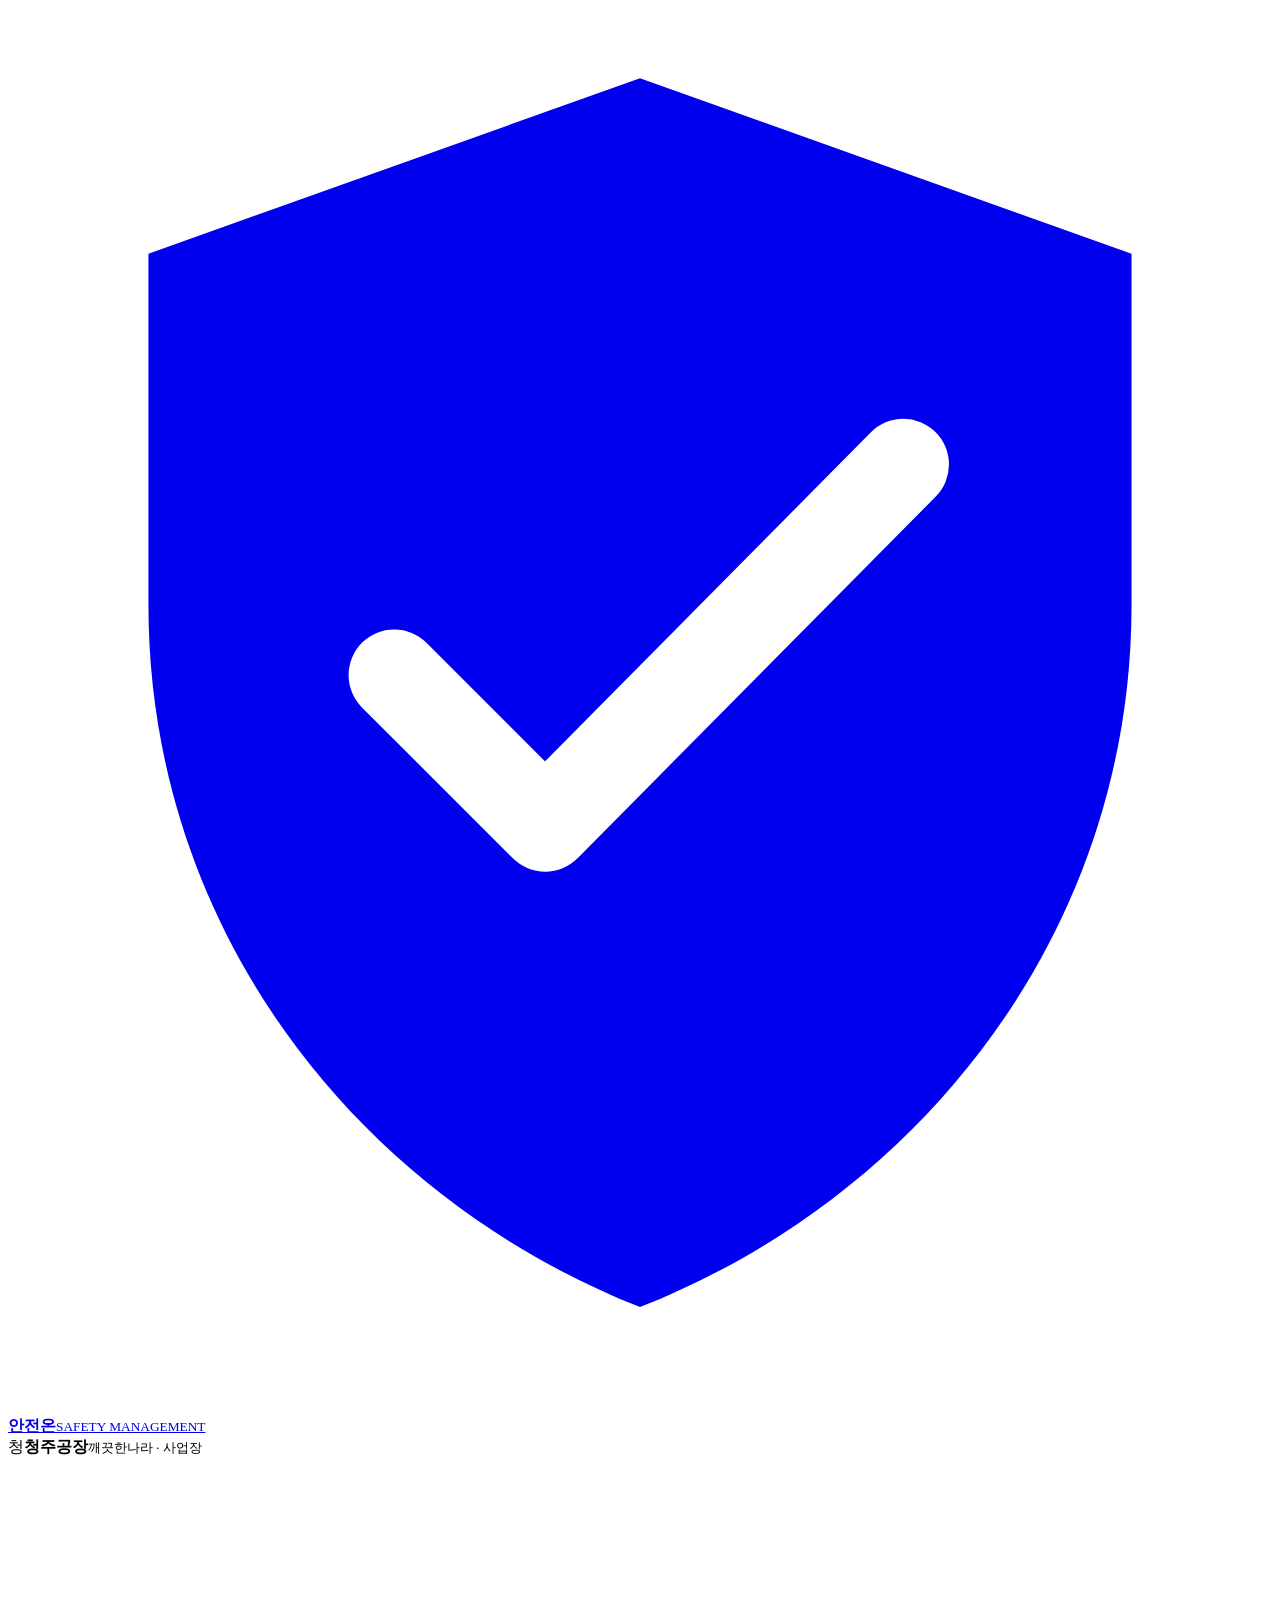
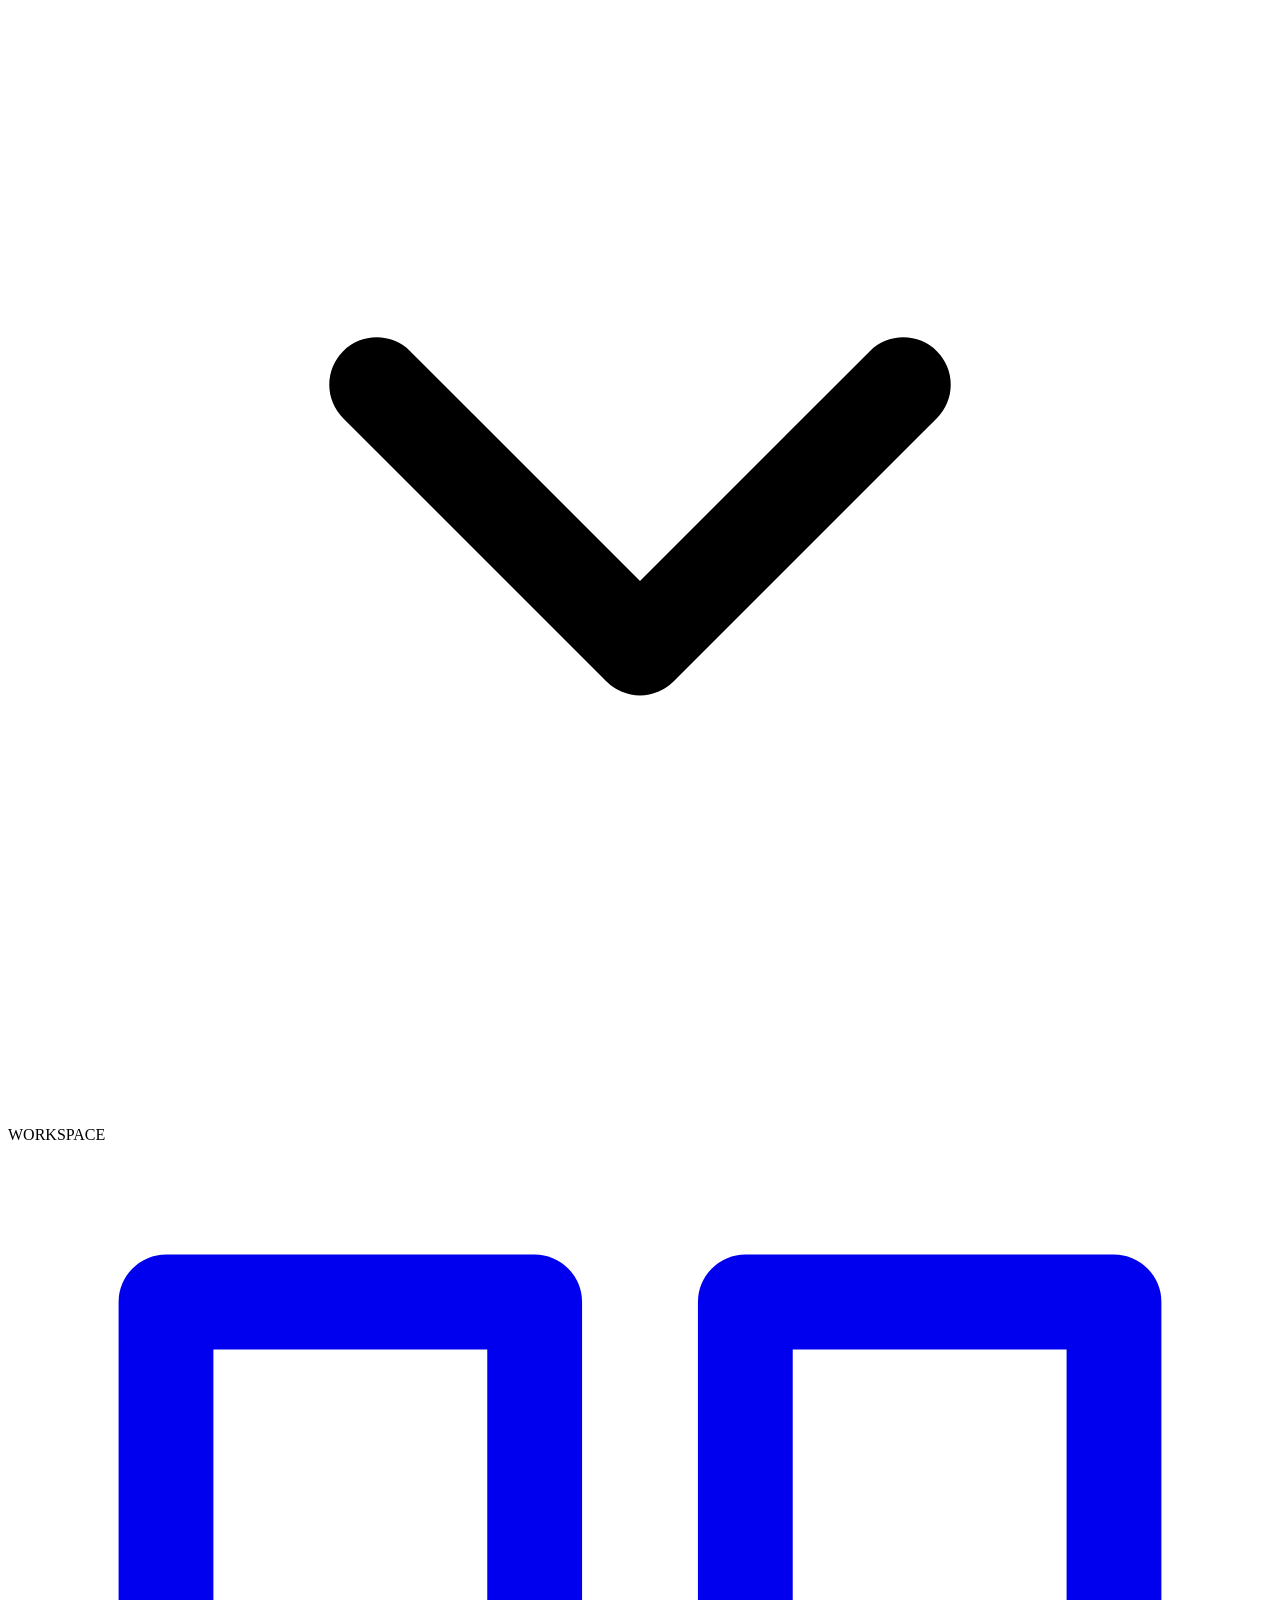
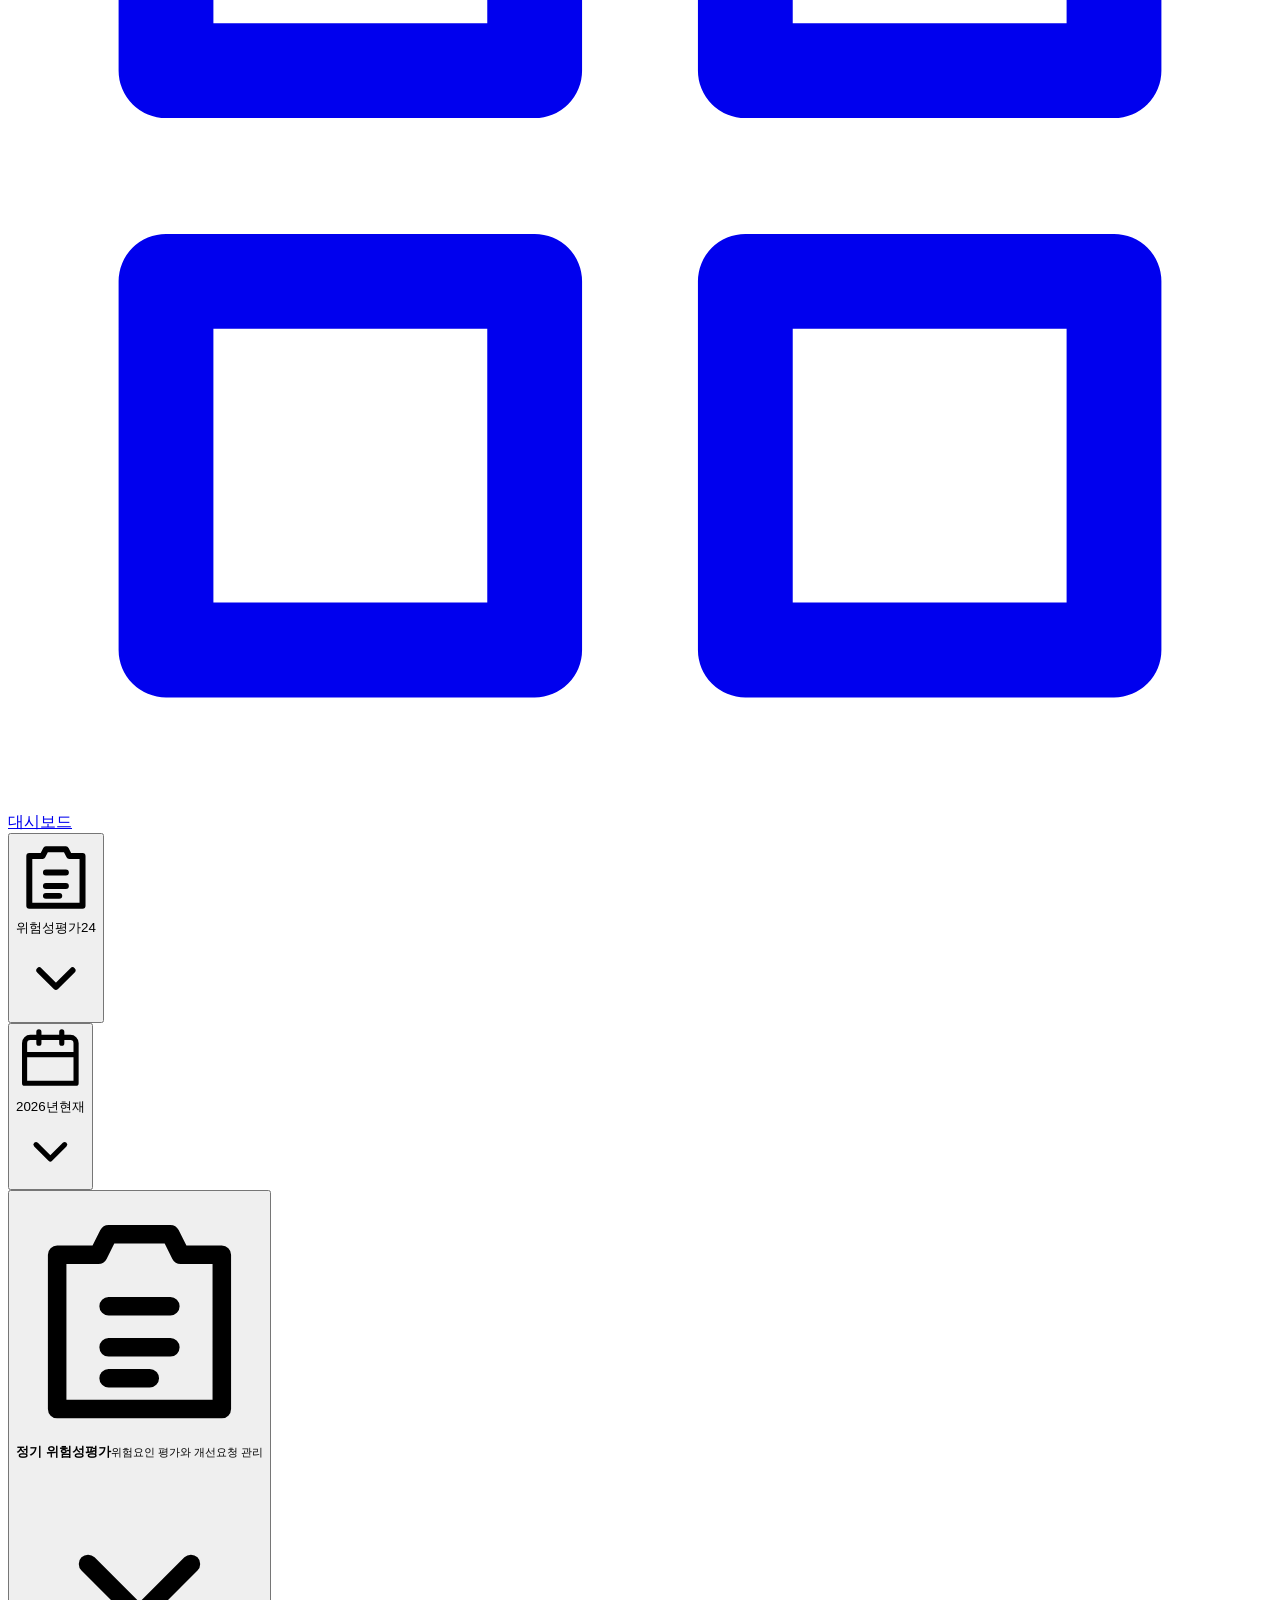
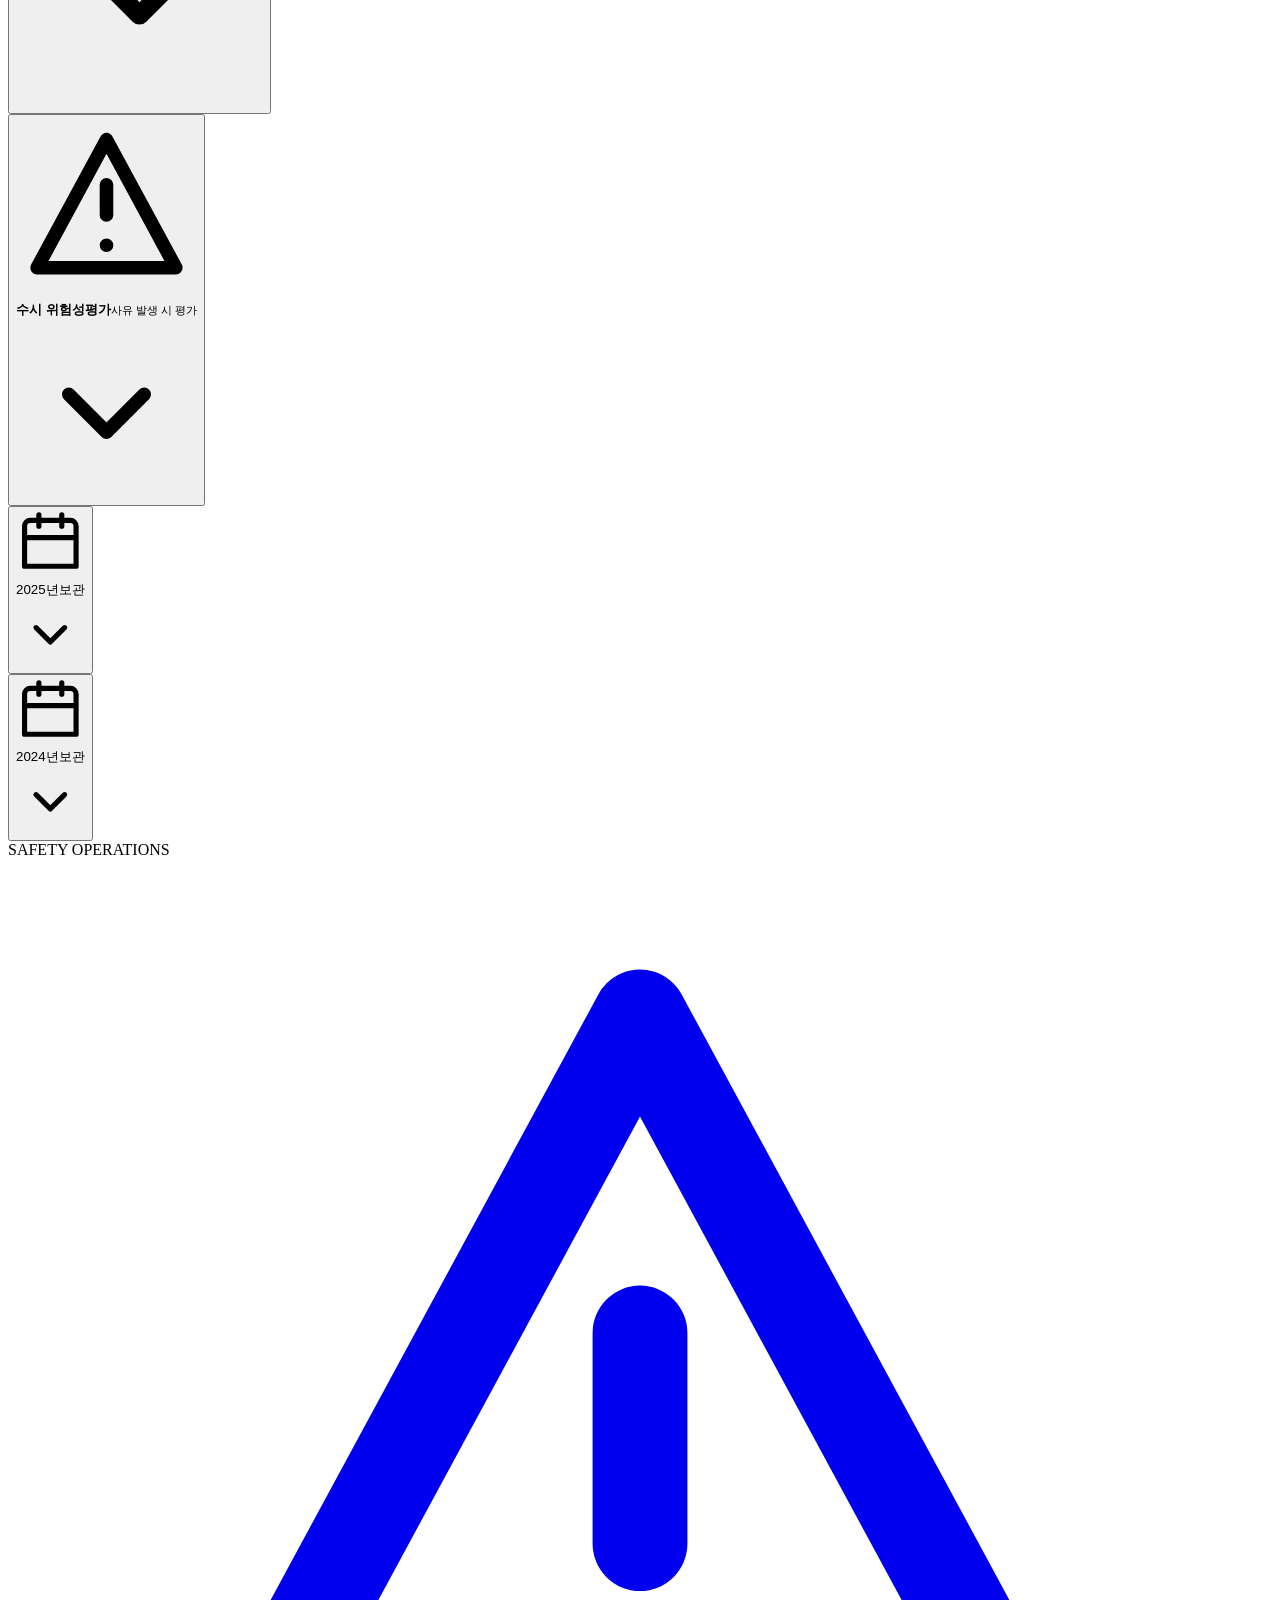
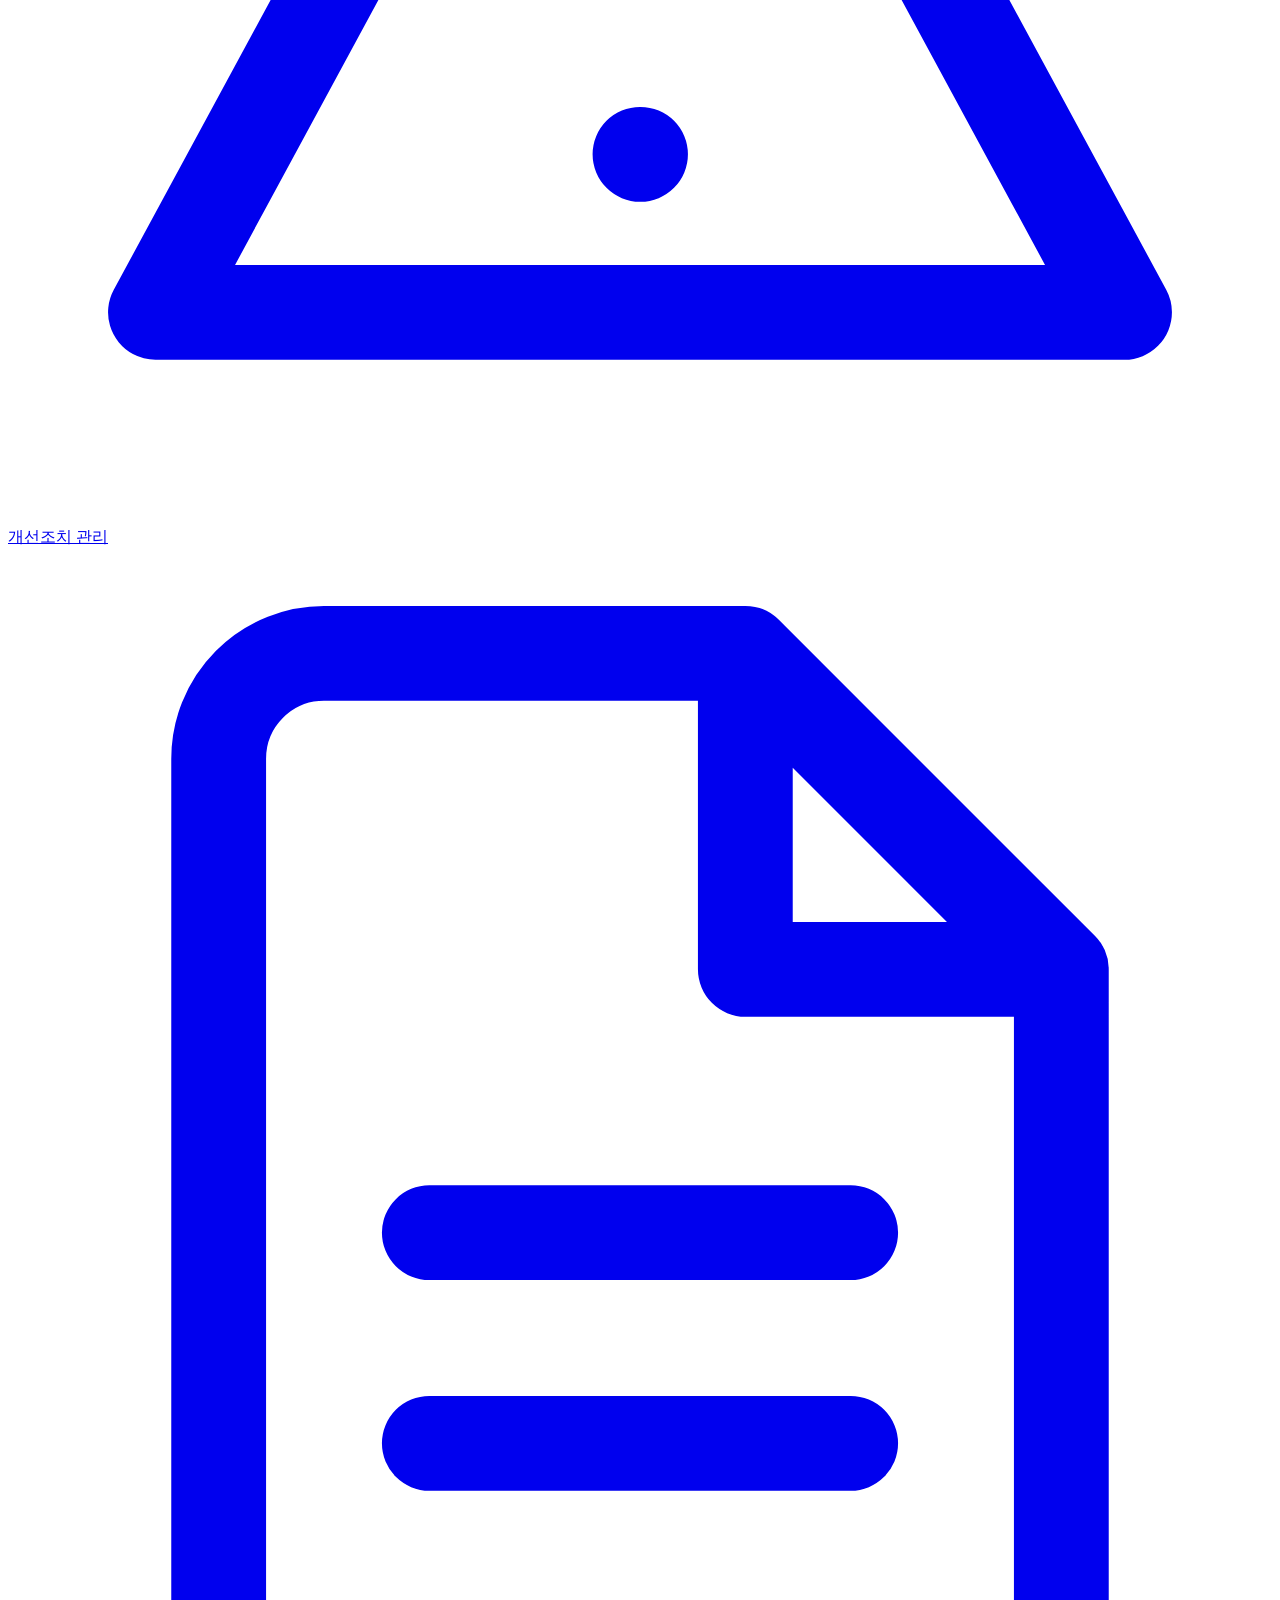
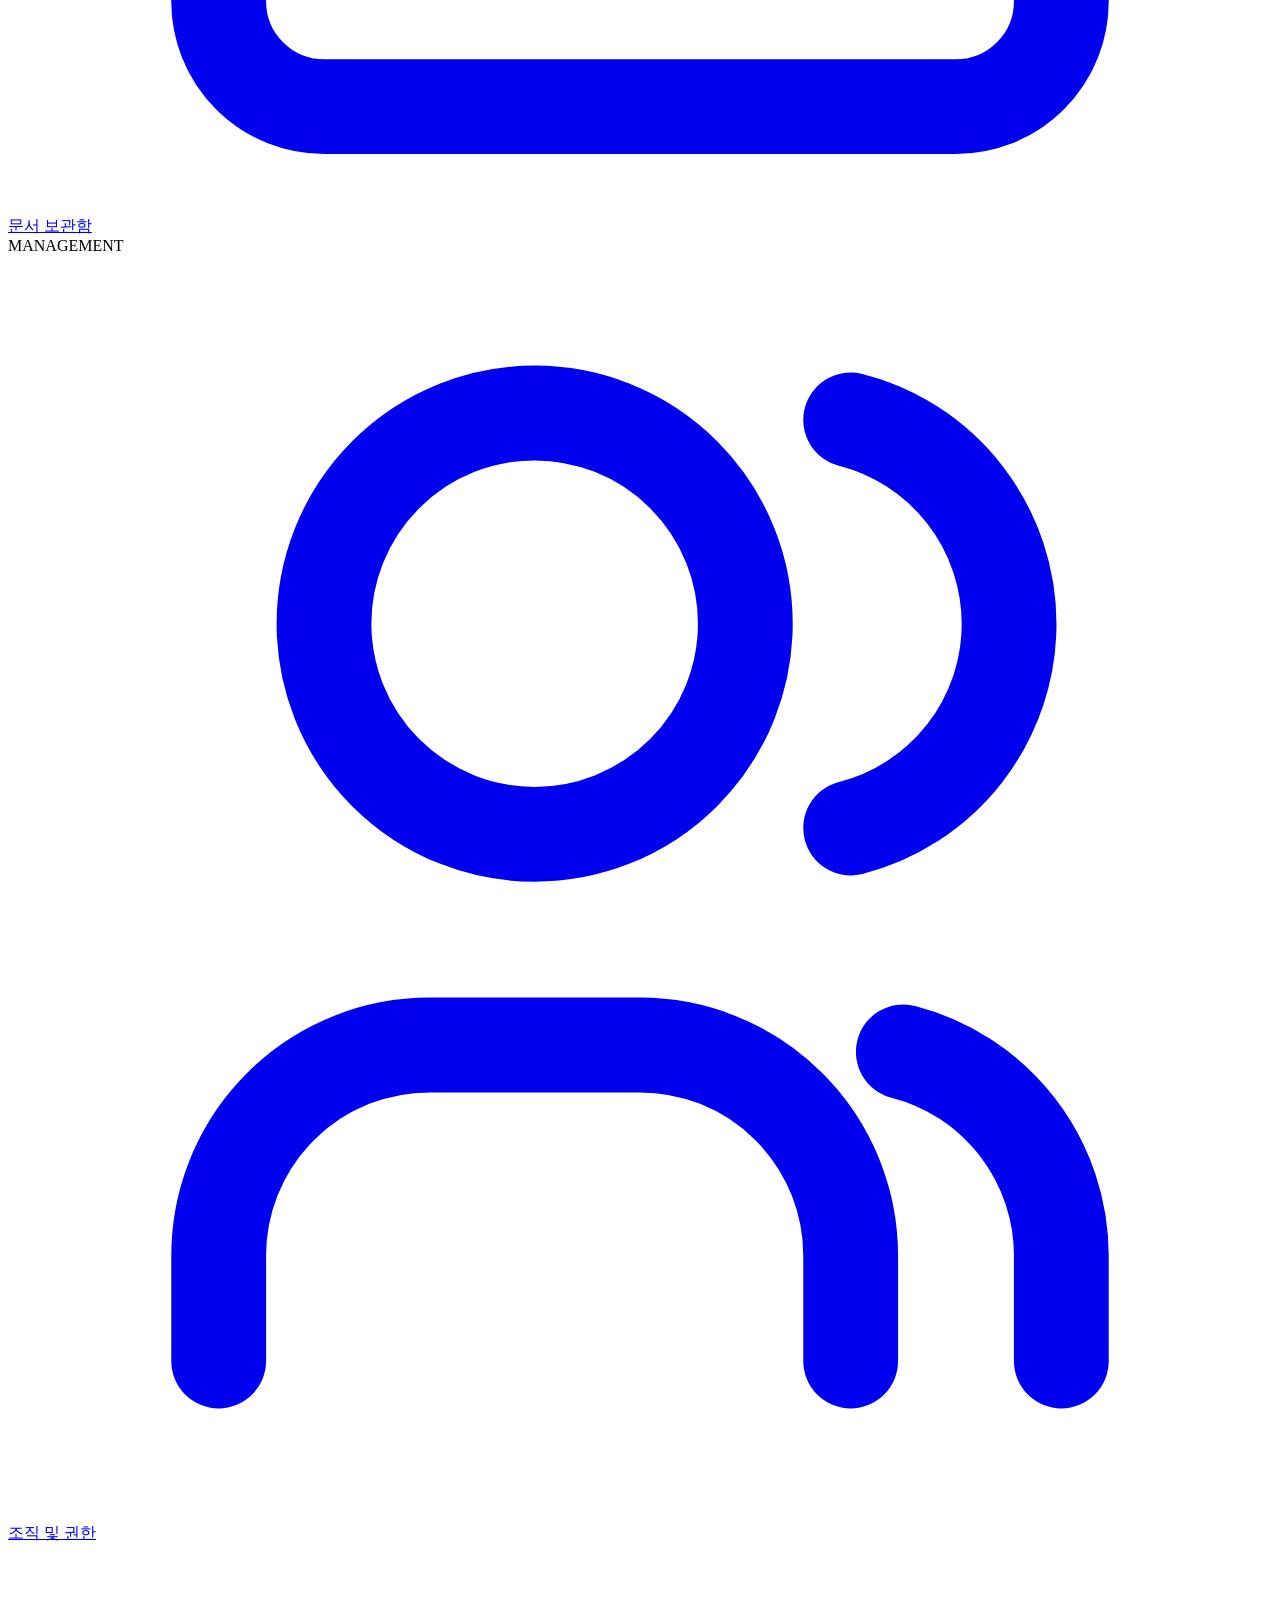
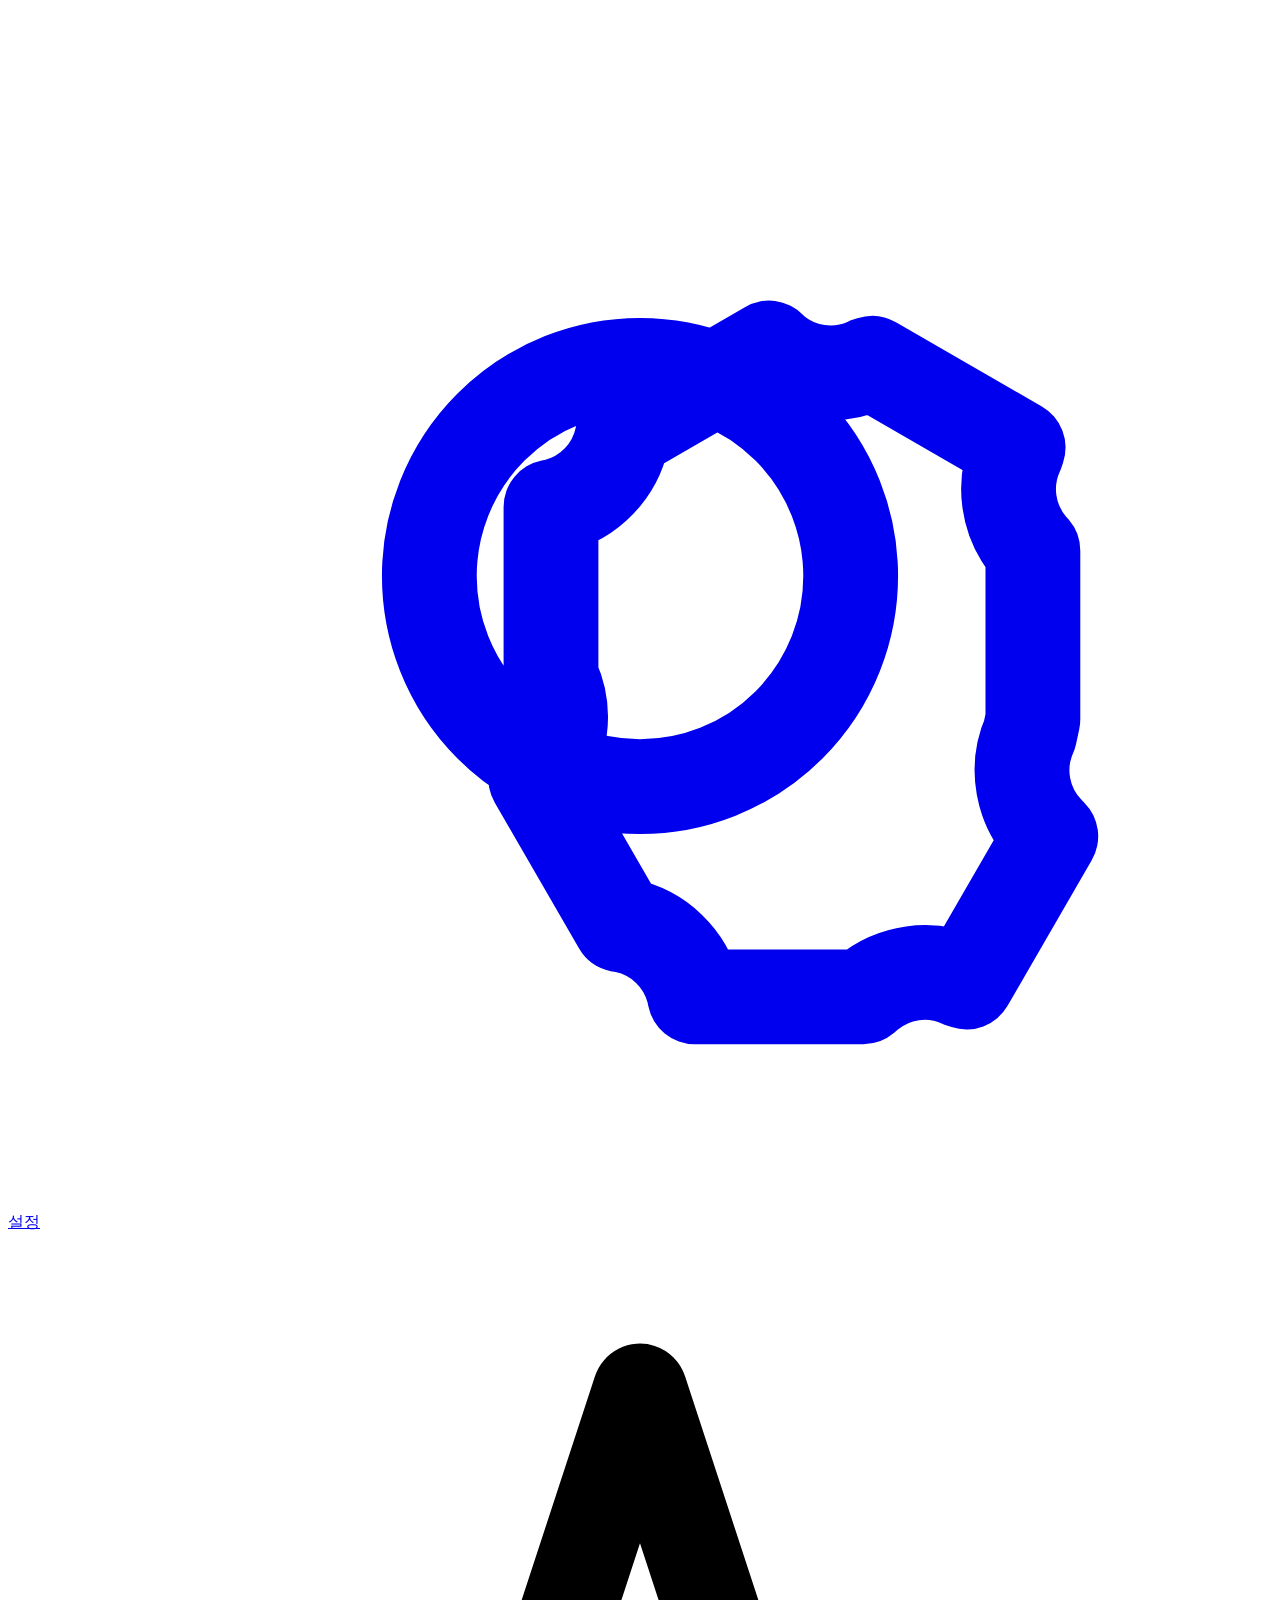
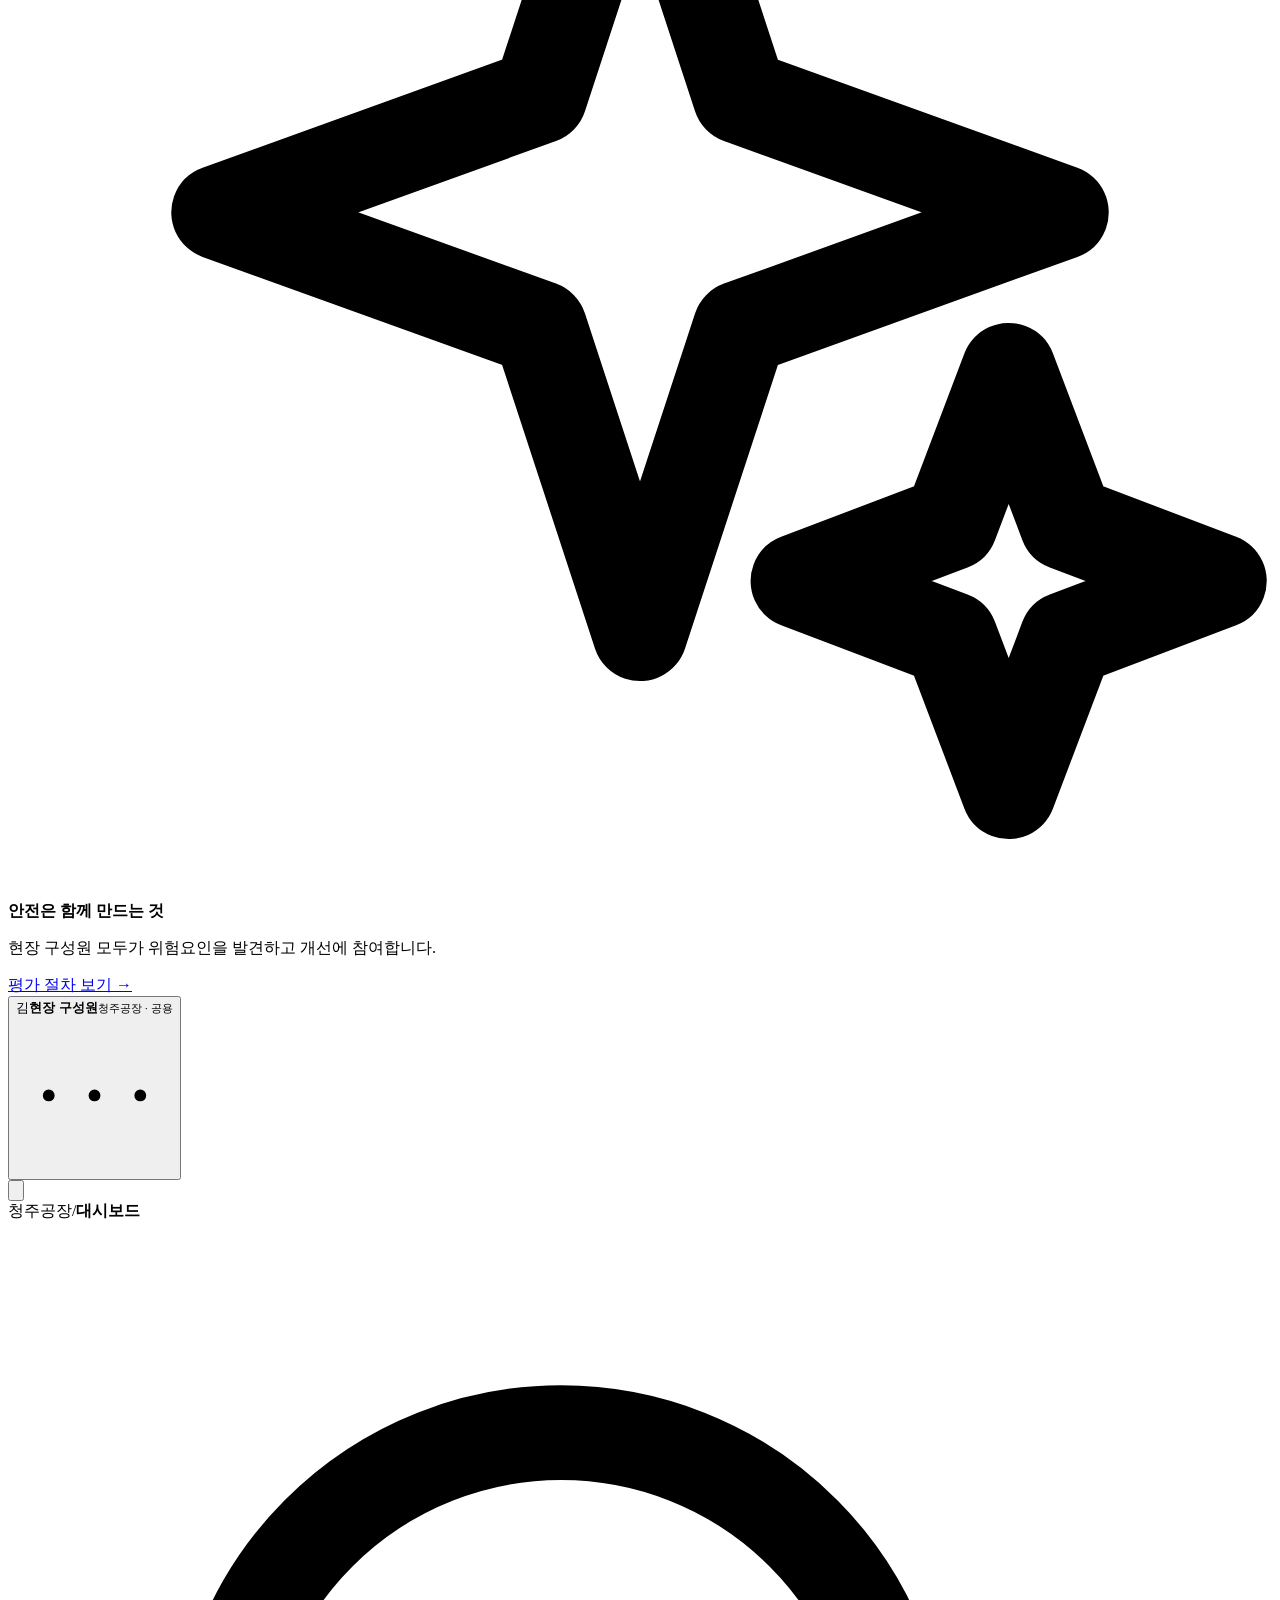
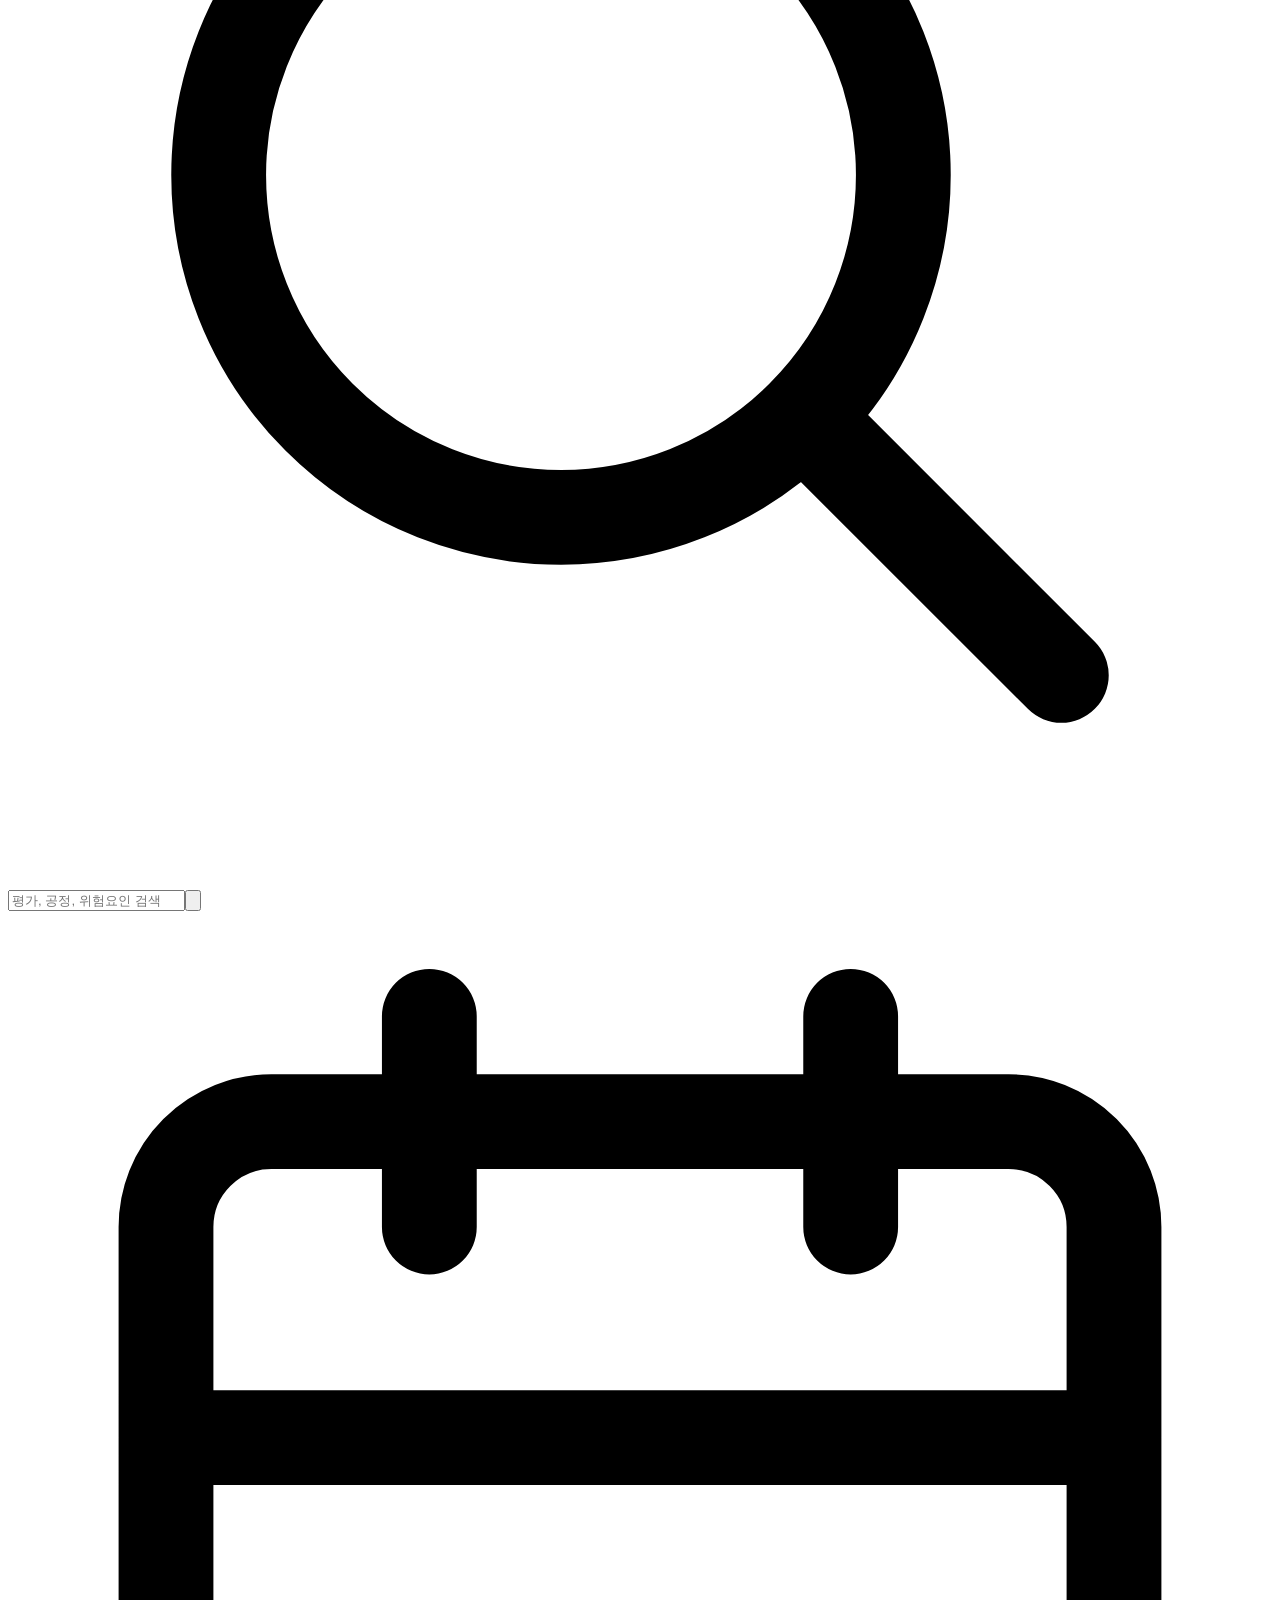
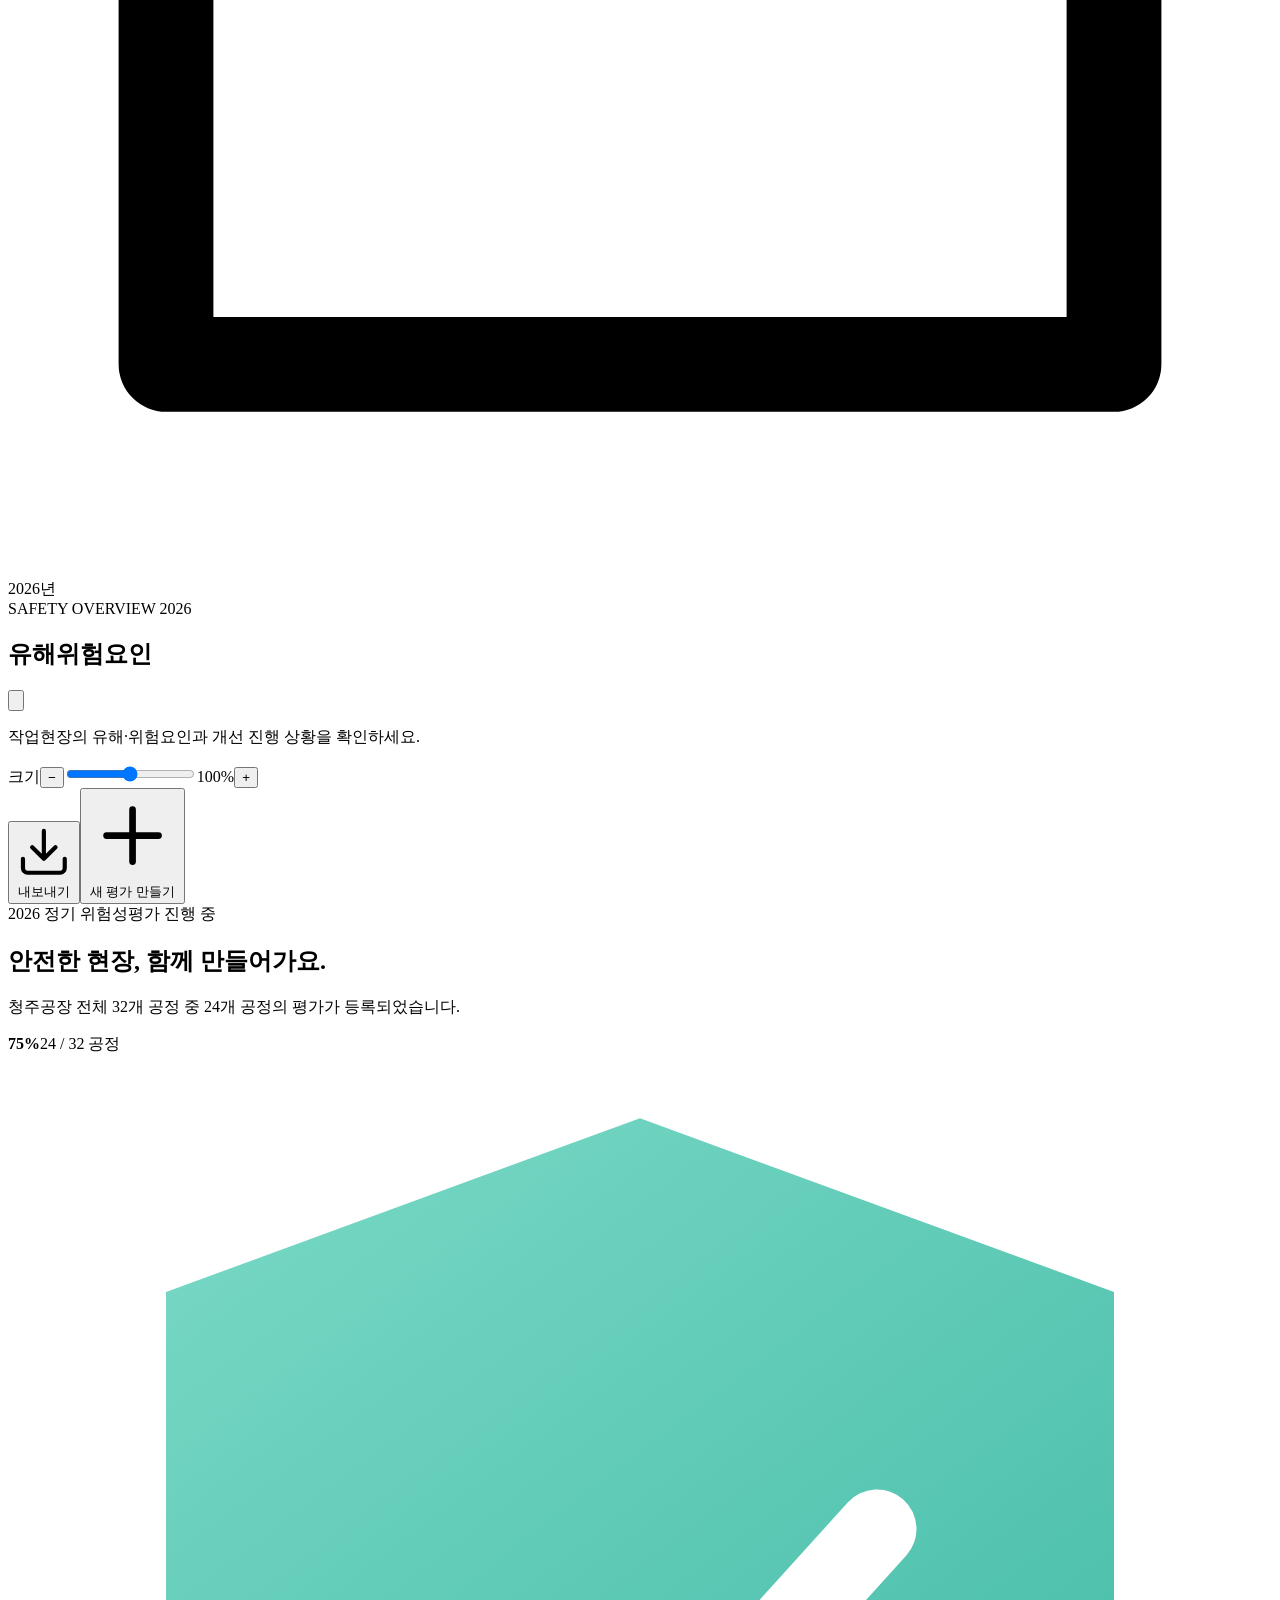
==== commit cef3e353: "genspark auto-backup" ====
--- a/src/main/resources/static/index.html
+++ b/src/main/resources/static/index.html
@@ -1 +1 @@
-<!DOCTYPE html><html lang="ko"><head><meta charset="UTF-8"/><meta name="viewport" content="width=device-width, initial-scale=1.0"/><meta name="theme-color" content="#f6f8fa"/><title>안전온 | 유해위험요인</title><meta name="description" content="현장의 위험을 먼저 발견하고 함께 개선하는 위험성평가 플랫폼"/><link rel="icon" type="image/svg+xml" href="/static/favicon.svg"/><link href="/static/style.css" rel="stylesheet"/><script src="https://cdn.sheetjs.com/xlsx-0.20.3/package/dist/xlsx.full.min.js" defer=""></script><script src="/static/app.js" defer=""></script></head><body><div class="app-shell"><aside class="sidebar" id="sidebar"><a class="brand" href="#overview" aria-label="안전온 홈"><span class="brand-mark"><svg viewBox="0 0 36 40" fill="none" aria-hidden="true"><path d="M18 2 32 7v10c0 9.2-5.9 16.8-14 20C9.9 33.8 4 26.2 4 17V7l14-5Z" fill="currentColor"></path><path d="m11 19 4.3 4.3L25.5 13" stroke="#fff" stroke-width="2.6" stroke-linecap="round" stroke-linejoin="round"></path></svg></span><span class="brand-copy"><strong>안전온</strong><small>SAFETY MANAGEMENT</small></span></a><div class="workspace-switcher"><span class="workspace-avatar">청</span><span class="workspace-copy"><strong>청주공장</strong><small>깨끗한나라 · 사업장</small></span><svg class="workspace-chevron" viewBox="0 0 24 24" fill="none" stroke="currentColor" stroke-width="1.8" stroke-linecap="round" stroke-linejoin="round" aria-hidden="true"><path d="m7 10 5 5 5-5"></path></svg></div><div class="nav-section-label">WORKSPACE</div><nav class="side-nav workspace-home-nav" aria-label="워크스페이스"><a class="nav-item active dashboard-nav-item" href="#overview"><svg class="" viewBox="0 0 24 24" fill="none" stroke="currentColor" stroke-width="1.8" stroke-linecap="round" stroke-linejoin="round" aria-hidden="true"><path d="M3 3h7v7H3zM14 3h7v7h-7zM14 14h7v7h-7zM3 14h7v7H3z"></path></svg><span>대시보드</span></a></nav><section class="workspace-tree" aria-label="위험성평가 분류"><button class="workspace-assessment-toggle is-open" type="button" data-tree-toggle="workspace-assessments" aria-expanded="true" aria-controls="workspace-assessments-content"><span class="workspace-assessment-icon"><svg class="" viewBox="0 0 24 24" fill="none" stroke="currentColor" stroke-width="1.8" stroke-linecap="round" stroke-linejoin="round" aria-hidden="true"><path d="M9 4h6l1 2h4v15H4V6h4l1-2zM9 11h6M9 15h6M9 18h4"></path></svg></span><span class="workspace-assessment-title">위험성평가</span><span class="workspace-assessment-count">24</span><svg class="tree-chevron" viewBox="0 0 24 24" fill="none" stroke="currentColor" stroke-width="1.8" stroke-linecap="round" stroke-linejoin="round" aria-hidden="true"><path d="m7 10 5 5 5-5"></path></svg></button><div class="workspace-tree-content" id="workspace-assessments-content"><div class="tree-year-group"><button class="tree-toggle tree-year-toggle is-open" type="button" data-tree-toggle="year-2026" aria-expanded="true" aria-controls="year-content-2026"><span class="tree-year-icon"><svg class="" viewBox="0 0 24 24" fill="none" stroke="currentColor" stroke-width="1.8" stroke-linecap="round" stroke-linejoin="round" aria-hidden="true"><path d="M8 2v4M16 2v4M3 10h18M5 4h14a2 2 0 0 1 2 2v14H3V6a2 2 0 0 1 2-2z"></path></svg></span><span class="tree-year-label">2026년</span><span class="tree-current-badge">현재</span><svg class="tree-chevron" viewBox="0 0 24 24" fill="none" stroke="currentColor" stroke-width="1.8" stroke-linecap="round" stroke-linejoin="round" aria-hidden="true"><path d="m7 10 5 5 5-5"></path></svg></button><div class="tree-year-content" id="year-content-2026"><div class="tree-category-group"><button class="tree-toggle tree-category-toggle" type="button" data-tree-toggle="category-2026-regular" aria-expanded="false" aria-controls="category-content-2026-regular"><span class="tree-category-icon category-icon-regular"><svg class="" viewBox="0 0 24 24" fill="none" stroke="currentColor" stroke-width="1.8" stroke-linecap="round" stroke-linejoin="round" aria-hidden="true"><path d="M9 4h6l1 2h4v15H4V6h4l1-2zM9 11h6M9 15h6M9 18h4"></path></svg></span><span class="tree-category-copy"><strong>정기 위험성평가</strong><small>위험요인 평가와 개선요청 관리</small></span><svg class="tree-chevron" viewBox="0 0 24 24" fill="none" stroke="currentColor" stroke-width="1.8" stroke-linecap="round" stroke-linejoin="round" aria-hidden="true"><path d="m7 10 5 5 5-5"></path></svg></button><div class="tree-category-content" id="category-content-2026-regular" hidden=""><div class="tree-subfolder-group"><button class="tree-toggle tree-subfolder-toggle" type="button" data-tree-toggle="subfolder-2026-regular-hazards" aria-expanded="false" aria-controls="subfolder-content-2026-regular-hazards"><span class="tree-subfolder-marker"></span><span>위험성평가 (유해위험요인)</span><svg class="tree-chevron" viewBox="0 0 24 24" fill="none" stroke="currentColor" stroke-width="1.8" stroke-linecap="round" stroke-linejoin="round" aria-hidden="true"><path d="m7 10 5 5 5-5"></path></svg></button><div class="tree-subfolder-content" id="subfolder-content-2026-regular-hazards" hidden=""><div class="tree-team-group"><button class="tree-toggle tree-team-toggle" type="button" data-tree-toggle="department-2026-regular-hazards-team-0" aria-expanded="false" aria-controls="department-content-2026-regular-hazards-team-0"><span class="tree-team-marker"></span><span class="tree-team-name">제지생산1팀</span><svg class="tree-chevron" viewBox="0 0 24 24" fill="none" stroke="currentColor" stroke-width="1.8" stroke-linecap="round" stroke-linejoin="round" aria-hidden="true"><path d="m7 10 5 5 5-5"></path></svg></button><div class="tree-process-content" id="department-content-2026-regular-hazards-team-0" hidden=""><div class="tree-process-entry"><button class="tree-selectable tree-process-leaf" type="button" data-workspace-selection="2026년 / 정기 위험성평가 / 위험성평가 (유해위험요인) / 제지생산1팀 / 원질" data-file-year="2026" data-file-assessment-type="REGULAR" data-file-category="HAZARD_RISK" data-file-team="제지생산1팀" data-file-process="원질"><span class="tree-process-marker"></span><span>원질</span></button></div><div class="tree-process-entry"><button class="tree-selectable tree-process-leaf" type="button" data-workspace-selection="2026년 / 정기 위험성평가 / 위험성평가 (유해위험요인) / 제지생산1팀 / 초지" data-file-year="2026" data-file-assessment-type="REGULAR" data-file-category="HAZARD_RISK" data-file-team="제지생산1팀" data-file-process="초지"><span class="tree-process-marker"></span><span>초지</span></button></div></div></div><div class="tree-team-group"><button class="tree-toggle tree-team-toggle" type="button" data-tree-toggle="department-2026-regular-hazards-team-1" aria-expanded="false" aria-controls="department-content-2026-regular-hazards-team-1"><span class="tree-team-marker"></span><span class="tree-team-name">제지생산2팀</span><svg class="tree-chevron" viewBox="0 0 24 24" fill="none" stroke="currentColor" stroke-width="1.8" stroke-linecap="round" stroke-linejoin="round" aria-hidden="true"><path d="m7 10 5 5 5-5"></path></svg></button><div class="tree-process-content" id="department-content-2026-regular-hazards-team-1" hidden=""><div class="tree-process-entry"><button class="tree-selectable tree-process-leaf" type="button" data-workspace-selection="2026년 / 정기 위험성평가 / 위험성평가 (유해위험요인) / 제지생산2팀 / 카타" data-file-year="2026" data-file-assessment-type="REGULAR" data-file-category="HAZARD_RISK" data-file-team="제지생산2팀" data-file-process="카타"><span class="tree-process-marker"></span><span>카타</span></button></div><div class="tree-process-entry"><button class="tree-selectable tree-process-leaf" type="button" data-workspace-selection="2026년 / 정기 위험성평가 / 위험성평가 (유해위험요인) / 제지생산2팀 / 포장" data-file-year="2026" data-file-assessment-type="REGULAR" data-file-category="HAZARD_RISK" data-file-team="제지생산2팀" data-file-process="포장"><span class="tree-process-marker"></span><span>포장</span></button></div></div></div><div class="tree-team-group"><button class="tree-toggle tree-team-toggle" type="button" data-tree-toggle="department-2026-regular-hazards-team-2" aria-expanded="false" aria-controls="department-content-2026-regular-hazards-team-2"><span class="tree-team-marker"></span><span class="tree-team-name">화장지생산팀</span><svg class="tree-chevron" viewBox="0 0 24 24" fill="none" stroke="currentColor" stroke-width="1.8" stroke-linecap="round" stroke-linejoin="round" aria-hidden="true"><path d="m7 10 5 5 5-5"></path></svg></button><div class="tree-process-content" id="department-content-2026-regular-hazards-team-2" hidden=""><div class="tree-process-entry"><button class="tree-selectable tree-process-leaf" type="button" data-workspace-selection="2026년 / 정기 위험성평가 / 위험성평가 (유해위험요인) / 화장지생산팀 / 초지" data-file-year="2026" data-file-assessment-type="REGULAR" data-file-category="HAZARD_RISK" data-file-team="화장지생산팀" data-file-process="초지"><span class="tree-process-marker"></span><span>초지</span></button></div><div class="tree-process-entry"><button class="tree-selectable tree-process-leaf" type="button" data-workspace-selection="2026년 / 정기 위험성평가 / 위험성평가 (유해위험요인) / 화장지생산팀 / 가공" data-file-year="2026" data-file-assessment-type="REGULAR" data-file-category="HAZARD_RISK" data-file-team="화장지생산팀" data-file-process="가공"><span class="tree-process-marker"></span><span>가공</span></button></div></div></div><div class="tree-team-entry"><button class="tree-selectable tree-team-leaf" type="button" data-workspace-selection="2026년 / 정기 위험성평가 / 위험성평가 (유해위험요인) / 패드생산팀" data-file-year="2026" data-file-assessment-type="REGULAR" data-file-category="HAZARD_RISK" data-file-team="패드생산팀" data-file-process=""><span class="tree-team-marker"></span><span>패드생산팀</span></button></div><div class="tree-team-entry"><button class="tree-selectable tree-team-leaf" type="button" data-workspace-selection="2026년 / 정기 위험성평가 / 위험성평가 (유해위험요인) / PS품질보증팀" data-file-year="2026" data-file-assessment-type="REGULAR" data-file-category="HAZARD_RISK" data-file-team="PS품질보증팀" data-file-process=""><span class="tree-team-marker"></span><span>PS품질보증팀</span></button></div><div class="tree-team-entry"><button class="tree-selectable tree-team-leaf" type="button" data-workspace-selection="2026년 / 정기 위험성평가 / 위험성평가 (유해위험요인) / HL품질보증팀" data-file-year="2026" data-file-assessment-type="REGULAR" data-file-category="HAZARD_RISK" data-file-team="HL품질보증팀" data-file-process=""><span class="tree-team-marker"></span><span>HL품질보증팀</span></button></div><div class="tree-team-group"><button class="tree-toggle tree-team-toggle" type="button" data-tree-toggle="department-2026-regular-hazards-team-6" aria-expanded="false" aria-controls="department-content-2026-regular-hazards-team-6"><span class="tree-team-marker"></span><span class="tree-team-name">환경에너지팀</span><svg class="tree-chevron" viewBox="0 0 24 24" fill="none" stroke="currentColor" stroke-width="1.8" stroke-linecap="round" stroke-linejoin="round" aria-hidden="true"><path d="m7 10 5 5 5-5"></path></svg></button><div class="tree-process-content" id="department-content-2026-regular-hazards-team-6" hidden=""><div class="tree-process-entry"><button class="tree-selectable tree-process-leaf" type="button" data-workspace-selection="2026년 / 정기 위험성평가 / 위험성평가 (유해위험요인) / 환경에너지팀 / 에너지" data-file-year="2026" data-file-assessment-type="REGULAR" data-file-category="HAZARD_RISK" data-file-team="환경에너지팀" data-file-process="에너지"><span class="tree-process-marker"></span><span>에너지</span></button></div><div class="tree-process-entry"><button class="tree-selectable tree-process-leaf" type="button" data-workspace-selection="2026년 / 정기 위험성평가 / 위험성평가 (유해위험요인) / 환경에너지팀 / 환경" data-file-year="2026" data-file-assessment-type="REGULAR" data-file-category="HAZARD_RISK" data-file-team="환경에너지팀" data-file-process="환경"><span class="tree-process-marker"></span><span>환경</span></button></div></div></div><div class="tree-team-entry"><button class="tree-selectable tree-team-leaf" type="button" data-workspace-selection="2026년 / 정기 위험성평가 / 위험성평가 (유해위험요인) / 공무팀" data-file-year="2026" data-file-assessment-type="REGULAR" data-file-category="HAZARD_RISK" data-file-team="공무팀" data-file-process=""><span class="tree-team-marker"></span><span>공무팀</span></button></div><div class="tree-team-entry"><button class="tree-selectable tree-team-leaf" type="button" data-workspace-selection="2026년 / 정기 위험성평가 / 위험성평가 (유해위험요인) / 전기팀" data-file-year="2026" data-file-assessment-type="REGULAR" data-file-category="HAZARD_RISK" data-file-team="전기팀" data-file-process=""><span class="tree-team-marker"></span><span>전기팀</span></button></div><div class="tree-team-entry"><button class="tree-selectable tree-team-leaf" type="button" data-workspace-selection="2026년 / 정기 위험성평가 / 위험성평가 (유해위험요인) / 구매1팀" data-file-year="2026" data-file-assessment-type="REGULAR" data-file-category="HAZARD_RISK" data-file-team="구매1팀" data-file-process=""><span class="tree-team-marker"></span><span>구매1팀</span></button></div></div></div><div class="tree-subfolder-group"><button class="tree-toggle tree-subfolder-toggle" type="button" data-tree-toggle="subfolder-2026-regular-improvements" aria-expanded="false" aria-controls="subfolder-content-2026-regular-improvements"><span class="tree-subfolder-marker"></span><span>개선요청 건</span><svg class="tree-chevron" viewBox="0 0 24 24" fill="none" stroke="currentColor" stroke-width="1.8" stroke-linecap="round" stroke-linejoin="round" aria-hidden="true"><path d="m7 10 5 5 5-5"></path></svg></button><div class="tree-subfolder-content" id="subfolder-content-2026-regular-improvements" hidden=""><div class="tree-team-group"><button class="tree-toggle tree-team-toggle" type="button" data-tree-toggle="department-2026-regular-improvements-team-0" aria-expanded="false" aria-controls="department-content-2026-regular-improvements-team-0"><span class="tree-team-marker"></span><span class="tree-team-name">제지생산1팀</span><svg class="tree-chevron" viewBox="0 0 24 24" fill="none" stroke="currentColor" stroke-width="1.8" stroke-linecap="round" stroke-linejoin="round" aria-hidden="true"><path d="m7 10 5 5 5-5"></path></svg></button><div class="tree-process-content" id="department-content-2026-regular-improvements-team-0" hidden=""><div class="tree-process-entry"><button class="tree-selectable tree-process-leaf" type="button" data-workspace-selection="2026년 / 정기 위험성평가 / 개선요청 건 / 제지생산1팀 / 원질" data-file-year="2026" data-file-assessment-type="REGULAR" data-file-category="IMPROVEMENT_REQUEST" data-file-team="제지생산1팀" data-file-process="원질"><span class="tree-process-marker"></span><span>원질</span></button></div><div class="tree-process-entry"><button class="tree-selectable tree-process-leaf" type="button" data-workspace-selection="2026년 / 정기 위험성평가 / 개선요청 건 / 제지생산1팀 / 초지" data-file-year="2026" data-file-assessment-type="REGULAR" data-file-category="IMPROVEMENT_REQUEST" data-file-team="제지생산1팀" data-file-process="초지"><span class="tree-process-marker"></span><span>초지</span></button></div></div></div><div class="tree-team-group"><button class="tree-toggle tree-team-toggle" type="button" data-tree-toggle="department-2026-regular-improvements-team-1" aria-expanded="false" aria-controls="department-content-2026-regular-improvements-team-1"><span class="tree-team-marker"></span><span class="tree-team-name">제지생산2팀</span><svg class="tree-chevron" viewBox="0 0 24 24" fill="none" stroke="currentColor" stroke-width="1.8" stroke-linecap="round" stroke-linejoin="round" aria-hidden="true"><path d="m7 10 5 5 5-5"></path></svg></button><div class="tree-process-content" id="department-content-2026-regular-improvements-team-1" hidden=""><div class="tree-process-entry"><button class="tree-selectable tree-process-leaf" type="button" data-workspace-selection="2026년 / 정기 위험성평가 / 개선요청 건 / 제지생산2팀 / 카타" data-file-year="2026" data-file-assessment-type="REGULAR" data-file-category="IMPROVEMENT_REQUEST" data-file-team="제지생산2팀" data-file-process="카타"><span class="tree-process-marker"></span><span>카타</span></button></div><div class="tree-process-entry"><button class="tree-selectable tree-process-leaf" type="button" data-workspace-selection="2026년 / 정기 위험성평가 / 개선요청 건 / 제지생산2팀 / 포장" data-file-year="2026" data-file-assessment-type="REGULAR" data-file-category="IMPROVEMENT_REQUEST" data-file-team="제지생산2팀" data-file-process="포장"><span class="tree-process-marker"></span><span>포장</span></button></div></div></div><div class="tree-team-group"><button class="tree-toggle tree-team-toggle" type="button" data-tree-toggle="department-2026-regular-improvements-team-2" aria-expanded="false" aria-controls="department-content-2026-regular-improvements-team-2"><span class="tree-team-marker"></span><span class="tree-team-name">화장지생산팀</span><svg class="tree-chevron" viewBox="0 0 24 24" fill="none" stroke="currentColor" stroke-width="1.8" stroke-linecap="round" stroke-linejoin="round" aria-hidden="true"><path d="m7 10 5 5 5-5"></path></svg></button><div class="tree-process-content" id="department-content-2026-regular-improvements-team-2" hidden=""><div class="tree-process-entry"><button class="tree-selectable tree-process-leaf" type="button" data-workspace-selection="2026년 / 정기 위험성평가 / 개선요청 건 / 화장지생산팀 / 초지" data-file-year="2026" data-file-assessment-type="REGULAR" data-file-category="IMPROVEMENT_REQUEST" data-file-team="화장지생산팀" data-file-process="초지"><span class="tree-process-marker"></span><span>초지</span></button></div><div class="tree-process-entry"><button class="tree-selectable tree-process-leaf" type="button" data-workspace-selection="2026년 / 정기 위험성평가 / 개선요청 건 / 화장지생산팀 / 가공" data-file-year="2026" data-file-assessment-type="REGULAR" data-file-category="IMPROVEMENT_REQUEST" data-file-team="화장지생산팀" data-file-process="가공"><span class="tree-process-marker"></span><span>가공</span></button></div></div></div><div class="tree-team-entry"><button class="tree-selectable tree-team-leaf" type="button" data-workspace-selection="2026년 / 정기 위험성평가 / 개선요청 건 / 패드생산팀" data-file-year="2026" data-file-assessment-type="REGULAR" data-file-category="IMPROVEMENT_REQUEST" data-file-team="패드생산팀" data-file-process=""><span class="tree-team-marker"></span><span>패드생산팀</span></button></div><div class="tree-team-entry"><button class="tree-selectable tree-team-leaf" type="button" data-workspace-selection="2026년 / 정기 위험성평가 / 개선요청 건 / PS품질보증팀" data-file-year="2026" data-file-assessment-type="REGULAR" data-file-category="IMPROVEMENT_REQUEST" data-file-team="PS품질보증팀" data-file-process=""><span class="tree-team-marker"></span><span>PS품질보증팀</span></button></div><div class="tree-team-entry"><button class="tree-selectable tree-team-leaf" type="button" data-workspace-selection="2026년 / 정기 위험성평가 / 개선요청 건 / HL품질보증팀" data-file-year="2026" data-file-assessment-type="REGULAR" data-file-category="IMPROVEMENT_REQUEST" data-file-team="HL품질보증팀" data-file-process=""><span class="tree-team-marker"></span><span>HL품질보증팀</span></button></div><div class="tree-team-group"><button class="tree-toggle tree-team-toggle" type="button" data-tree-toggle="department-2026-regular-improvements-team-6" aria-expanded="false" aria-controls="department-content-2026-regular-improvements-team-6"><span class="tree-team-marker"></span><span class="tree-team-name">환경에너지팀</span><svg class="tree-chevron" viewBox="0 0 24 24" fill="none" stroke="currentColor" stroke-width="1.8" stroke-linecap="round" stroke-linejoin="round" aria-hidden="true"><path d="m7 10 5 5 5-5"></path></svg></button><div class="tree-process-content" id="department-content-2026-regular-improvements-team-6" hidden=""><div class="tree-process-entry"><button class="tree-selectable tree-process-leaf" type="button" data-workspace-selection="2026년 / 정기 위험성평가 / 개선요청 건 / 환경에너지팀 / 에너지" data-file-year="2026" data-file-assessment-type="REGULAR" data-file-category="IMPROVEMENT_REQUEST" data-file-team="환경에너지팀" data-file-process="에너지"><span class="tree-process-marker"></span><span>에너지</span></button></div><div class="tree-process-entry"><button class="tree-selectable tree-process-leaf" type="button" data-workspace-selection="2026년 / 정기 위험성평가 / 개선요청 건 / 환경에너지팀 / 환경" data-file-year="2026" data-file-assessment-type="REGULAR" data-file-category="IMPROVEMENT_REQUEST" data-file-team="환경에너지팀" data-file-process="환경"><span class="tree-process-marker"></span><span>환경</span></button></div></div></div><div class="tree-team-entry"><button class="tree-selectable tree-team-leaf" type="button" data-workspace-selection="2026년 / 정기 위험성평가 / 개선요청 건 / 공무팀" data-file-year="2026" data-file-assessment-type="REGULAR" data-file-category="IMPROVEMENT_REQUEST" data-file-team="공무팀" data-file-process=""><span class="tree-team-marker"></span><span>공무팀</span></button></div><div class="tree-team-entry"><button class="tree-selectable tree-team-leaf" type="button" data-workspace-selection="2026년 / 정기 위험성평가 / 개선요청 건 / 전기팀" data-file-year="2026" data-file-assessment-type="REGULAR" data-file-category="IMPROVEMENT_REQUEST" data-file-team="전기팀" data-file-process=""><span class="tree-team-marker"></span><span>전기팀</span></button></div><div class="tree-team-entry"><button class="tree-selectable tree-team-leaf" type="button" data-workspace-selection="2026년 / 정기 위험성평가 / 개선요청 건 / 구매1팀" data-file-year="2026" data-file-assessment-type="REGULAR" data-file-category="IMPROVEMENT_REQUEST" data-file-team="구매1팀" data-file-process=""><span class="tree-team-marker"></span><span>구매1팀</span></button></div></div></div></div></div><div class="tree-category-group"><button class="tree-toggle tree-category-toggle" type="button" data-tree-toggle="category-2026-adhoc" aria-expanded="false" aria-controls="category-content-2026-adhoc"><span class="tree-category-icon category-icon-adhoc"><svg class="" viewBox="0 0 24 24" fill="none" stroke="currentColor" stroke-width="1.8" stroke-linecap="round" stroke-linejoin="round" aria-hidden="true"><path d="M12 3 2.8 20h18.4L12 3zM12 9v4M12 17h.01"></path></svg></span><span class="tree-category-copy"><strong>수시 위험성평가</strong><small>사유 발생 시 평가</small></span><svg class="tree-chevron" viewBox="0 0 24 24" fill="none" stroke="currentColor" stroke-width="1.8" stroke-linecap="round" stroke-linejoin="round" aria-hidden="true"><path d="m7 10 5 5 5-5"></path></svg></button><div class="tree-category-content" id="category-content-2026-adhoc" hidden=""><div class="tree-subfolder-group"><button class="tree-toggle tree-subfolder-toggle" type="button" data-tree-toggle="subfolder-2026-adhoc-improvements" aria-expanded="false" aria-controls="subfolder-content-2026-adhoc-improvements"><span class="tree-subfolder-marker"></span><span>개선요청 건</span><svg class="tree-chevron" viewBox="0 0 24 24" fill="none" stroke="currentColor" stroke-width="1.8" stroke-linecap="round" stroke-linejoin="round" aria-hidden="true"><path d="m7 10 5 5 5-5"></path></svg></button><div class="tree-subfolder-content" id="subfolder-content-2026-adhoc-improvements" hidden=""><div class="tree-team-group"><button class="tree-toggle tree-team-toggle" type="button" data-tree-toggle="department-2026-adhoc-improvements-team-0" aria-expanded="false" aria-controls="department-content-2026-adhoc-improvements-team-0"><span class="tree-team-marker"></span><span class="tree-team-name">제지생산1팀</span><svg class="tree-chevron" viewBox="0 0 24 24" fill="none" stroke="currentColor" stroke-width="1.8" stroke-linecap="round" stroke-linejoin="round" aria-hidden="true"><path d="m7 10 5 5 5-5"></path></svg></button><div class="tree-process-content" id="department-content-2026-adhoc-improvements-team-0" hidden=""><div class="tree-process-entry"><button class="tree-selectable tree-process-leaf" type="button" data-workspace-selection="2026년 / 수시 위험성평가 / 개선요청 건 / 제지생산1팀 / 원질" data-file-year="2026" data-file-assessment-type="AD_HOC" data-file-category="IMPROVEMENT_REQUEST" data-file-team="제지생산1팀" data-file-process="원질"><span class="tree-process-marker"></span><span>원질</span></button></div><div class="tree-process-entry"><button class="tree-selectable tree-process-leaf" type="button" data-workspace-selection="2026년 / 수시 위험성평가 / 개선요청 건 / 제지생산1팀 / 초지" data-file-year="2026" data-file-assessment-type="AD_HOC" data-file-category="IMPROVEMENT_REQUEST" data-file-team="제지생산1팀" data-file-process="초지"><span class="tree-process-marker"></span><span>초지</span></button></div></div></div><div class="tree-team-group"><button class="tree-toggle tree-team-toggle" type="button" data-tree-toggle="department-2026-adhoc-improvements-team-1" aria-expanded="false" aria-controls="department-content-2026-adhoc-improvements-team-1"><span class="tree-team-marker"></span><span class="tree-team-name">제지생산2팀</span><svg class="tree-chevron" viewBox="0 0 24 24" fill="none" stroke="currentColor" stroke-width="1.8" stroke-linecap="round" stroke-linejoin="round" aria-hidden="true"><path d="m7 10 5 5 5-5"></path></svg></button><div class="tree-process-content" id="department-content-2026-adhoc-improvements-team-1" hidden=""><div class="tree-process-entry"><button class="tree-selectable tree-process-leaf" type="button" data-workspace-selection="2026년 / 수시 위험성평가 / 개선요청 건 / 제지생산2팀 / 카타" data-file-year="2026" data-file-assessment-type="AD_HOC" data-file-category="IMPROVEMENT_REQUEST" data-file-team="제지생산2팀" data-file-process="카타"><span class="tree-process-marker"></span><span>카타</span></button></div><div class="tree-process-entry"><button class="tree-selectable tree-process-leaf" type="button" data-workspace-selection="2026년 / 수시 위험성평가 / 개선요청 건 / 제지생산2팀 / 포장" data-file-year="2026" data-file-assessment-type="AD_HOC" data-file-category="IMPROVEMENT_REQUEST" data-file-team="제지생산2팀" data-file-process="포장"><span class="tree-process-marker"></span><span>포장</span></button></div></div></div><div class="tree-team-group"><button class="tree-toggle tree-team-toggle" type="button" data-tree-toggle="department-2026-adhoc-improvements-team-2" aria-expanded="false" aria-controls="department-content-2026-adhoc-improvements-team-2"><span class="tree-team-marker"></span><span class="tree-team-name">화장지생산팀</span><svg class="tree-chevron" viewBox="0 0 24 24" fill="none" stroke="currentColor" stroke-width="1.8" stroke-linecap="round" stroke-linejoin="round" aria-hidden="true"><path d="m7 10 5 5 5-5"></path></svg></button><div class="tree-process-content" id="department-content-2026-adhoc-improvements-team-2" hidden=""><div class="tree-process-entry"><button class="tree-selectable tree-process-leaf" type="button" data-workspace-selection="2026년 / 수시 위험성평가 / 개선요청 건 / 화장지생산팀 / 초지" data-file-year="2026" data-file-assessment-type="AD_HOC" data-file-category="IMPROVEMENT_REQUEST" data-file-team="화장지생산팀" data-file-process="초지"><span class="tree-process-marker"></span><span>초지</span></button></div><div class="tree-process-entry"><button class="tree-selectable tree-process-leaf" type="button" data-workspace-selection="2026년 / 수시 위험성평가 / 개선요청 건 / 화장지생산팀 / 가공" data-file-year="2026" data-file-assessment-type="AD_HOC" data-file-category="IMPROVEMENT_REQUEST" data-file-team="화장지생산팀" data-file-process="가공"><span class="tree-process-marker"></span><span>가공</span></button></div></div></div><div class="tree-team-entry"><button class="tree-selectable tree-team-leaf" type="button" data-workspace-selection="2026년 / 수시 위험성평가 / 개선요청 건 / 패드생산팀" data-file-year="2026" data-file-assessment-type="AD_HOC" data-file-category="IMPROVEMENT_REQUEST" data-file-team="패드생산팀" data-file-process=""><span class="tree-team-marker"></span><span>패드생산팀</span></button></div><div class="tree-team-entry"><button class="tree-selectable tree-team-leaf" type="button" data-workspace-selection="2026년 / 수시 위험성평가 / 개선요청 건 / PS품질보증팀" data-file-year="2026" data-file-assessment-type="AD_HOC" data-file-category="IMPROVEMENT_REQUEST" data-file-team="PS품질보증팀" data-file-process=""><span class="tree-team-marker"></span><span>PS품질보증팀</span></button></div><div class="tree-team-entry"><button class="tree-selectable tree-team-leaf" type="button" data-workspace-selection="2026년 / 수시 위험성평가 / 개선요청 건 / HL품질보증팀" data-file-year="2026" data-file-assessment-type="AD_HOC" data-file-category="IMPROVEMENT_REQUEST" data-file-team="HL품질보증팀" data-file-process=""><span class="tree-team-marker"></span><span>HL품질보증팀</span></button></div><div class="tree-team-group"><button class="tree-toggle tree-team-toggle" type="button" data-tree-toggle="department-2026-adhoc-improvements-team-6" aria-expanded="false" aria-controls="department-content-2026-adhoc-improvements-team-6"><span class="tree-team-marker"></span><span class="tree-team-name">환경에너지팀</span><svg class="tree-chevron" viewBox="0 0 24 24" fill="none" stroke="currentColor" stroke-width="1.8" stroke-linecap="round" stroke-linejoin="round" aria-hidden="true"><path d="m7 10 5 5 5-5"></path></svg></button><div class="tree-process-content" id="department-content-2026-adhoc-improvements-team-6" hidden=""><div class="tree-process-entry"><button class="tree-selectable tree-process-leaf" type="button" data-workspace-selection="2026년 / 수시 위험성평가 / 개선요청 건 / 환경에너지팀 / 에너지" data-file-year="2026" data-file-assessment-type="AD_HOC" data-file-category="IMPROVEMENT_REQUEST" data-file-team="환경에너지팀" data-file-process="에너지"><span class="tree-process-marker"></span><span>에너지</span></button></div><div class="tree-process-entry"><button class="tree-selectable tree-process-leaf" type="button" data-workspace-selection="2026년 / 수시 위험성평가 / 개선요청 건 / 환경에너지팀 / 환경" data-file-year="2026" data-file-assessment-type="AD_HOC" data-file-category="IMPROVEMENT_REQUEST" data-file-team="환경에너지팀" data-file-process="환경"><span class="tree-process-marker"></span><span>환경</span></button></div></div></div><div class="tree-team-entry"><button class="tree-selectable tree-team-leaf" type="button" data-workspace-selection="2026년 / 수시 위험성평가 / 개선요청 건 / 공무팀" data-file-year="2026" data-file-assessment-type="AD_HOC" data-file-category="IMPROVEMENT_REQUEST" data-file-team="공무팀" data-file-process=""><span class="tree-team-marker"></span><span>공무팀</span></button></div><div class="tree-team-entry"><button class="tree-selectable tree-team-leaf" type="button" data-workspace-selection="2026년 / 수시 위험성평가 / 개선요청 건 / 전기팀" data-file-year="2026" data-file-assessment-type="AD_HOC" data-file-category="IMPROVEMENT_REQUEST" data-file-team="전기팀" data-file-process=""><span class="tree-team-marker"></span><span>전기팀</span></button></div><div class="tree-team-entry"><button class="tree-selectable tree-team-leaf" type="button" data-workspace-selection="2026년 / 수시 위험성평가 / 개선요청 건 / 구매1팀" data-file-year="2026" data-file-assessment-type="AD_HOC" data-file-category="IMPROVEMENT_REQUEST" data-file-team="구매1팀" data-file-process=""><span class="tree-team-marker"></span><span>구매1팀</span></button></div></div></div></div></div></div></div><div class="tree-year-group"><button class="tree-toggle tree-year-toggle" type="button" data-tree-toggle="year-2025" aria-expanded="false" aria-controls="year-content-2025"><span class="tree-year-icon"><svg class="" viewBox="0 0 24 24" fill="none" stroke="currentColor" stroke-width="1.8" stroke-linecap="round" stroke-linejoin="round" aria-hidden="true"><path d="M8 2v4M16 2v4M3 10h18M5 4h14a2 2 0 0 1 2 2v14H3V6a2 2 0 0 1 2-2z"></path></svg></span><span class="tree-year-label">2025년</span><span class="tree-archive-badge">보관</span><svg class="tree-chevron" viewBox="0 0 24 24" fill="none" stroke="currentColor" stroke-width="1.8" stroke-linecap="round" stroke-linejoin="round" aria-hidden="true"><path d="m7 10 5 5 5-5"></path></svg></button><div class="tree-year-content" id="year-content-2025" hidden=""><div class="tree-category-group"><button class="tree-toggle tree-category-toggle" type="button" data-tree-toggle="category-2025-regular" aria-expanded="false" aria-controls="category-content-2025-regular"><span class="tree-category-icon category-icon-regular"><svg class="" viewBox="0 0 24 24" fill="none" stroke="currentColor" stroke-width="1.8" stroke-linecap="round" stroke-linejoin="round" aria-hidden="true"><path d="M9 4h6l1 2h4v15H4V6h4l1-2zM9 11h6M9 15h6M9 18h4"></path></svg></span><span class="tree-category-copy"><strong>정기 위험성평가</strong><small>위험요인 평가와 개선요청 관리</small></span><svg class="tree-chevron" viewBox="0 0 24 24" fill="none" stroke="currentColor" stroke-width="1.8" stroke-linecap="round" stroke-linejoin="round" aria-hidden="true"><path d="m7 10 5 5 5-5"></path></svg></button><div class="tree-category-content" id="category-content-2025-regular" hidden=""><div class="tree-subfolder-group"><button class="tree-toggle tree-subfolder-toggle" type="button" data-tree-toggle="subfolder-2025-regular-hazards" aria-expanded="false" aria-controls="subfolder-content-2025-regular-hazards"><span class="tree-subfolder-marker"></span><span>위험성평가 (유해위험요인)</span><svg class="tree-chevron" viewBox="0 0 24 24" fill="none" stroke="currentColor" stroke-width="1.8" stroke-linecap="round" stroke-linejoin="round" aria-hidden="true"><path d="m7 10 5 5 5-5"></path></svg></button><div class="tree-subfolder-content" id="subfolder-content-2025-regular-hazards" hidden=""><div class="tree-team-group"><button class="tree-toggle tree-team-toggle" type="button" data-tree-toggle="department-2025-regular-hazards-team-0" aria-expanded="false" aria-controls="department-content-2025-regular-hazards-team-0"><span class="tree-team-marker"></span><span class="tree-team-name">제지생산1팀</span><svg class="tree-chevron" viewBox="0 0 24 24" fill="none" stroke="currentColor" stroke-width="1.8" stroke-linecap="round" stroke-linejoin="round" aria-hidden="true"><path d="m7 10 5 5 5-5"></path></svg></button><div class="tree-process-content" id="department-content-2025-regular-hazards-team-0" hidden=""><div class="tree-process-entry"><button class="tree-selectable tree-process-leaf" type="button" data-workspace-selection="2025년 / 정기 위험성평가 / 위험성평가 (유해위험요인) / 제지생산1팀 / 원질" data-file-year="2025" data-file-assessment-type="REGULAR" data-file-category="HAZARD_RISK" data-file-team="제지생산1팀" data-file-process="원질"><span class="tree-process-marker"></span><span>원질</span></button></div><div class="tree-process-entry"><button class="tree-selectable tree-process-leaf" type="button" data-workspace-selection="2025년 / 정기 위험성평가 / 위험성평가 (유해위험요인) / 제지생산1팀 / 초지" data-file-year="2025" data-file-assessment-type="REGULAR" data-file-category="HAZARD_RISK" data-file-team="제지생산1팀" data-file-process="초지"><span class="tree-process-marker"></span><span>초지</span></button></div></div></div><div class="tree-team-group"><button class="tree-toggle tree-team-toggle" type="button" data-tree-toggle="department-2025-regular-hazards-team-1" aria-expanded="false" aria-controls="department-content-2025-regular-hazards-team-1"><span class="tree-team-marker"></span><span class="tree-team-name">제지생산2팀</span><svg class="tree-chevron" viewBox="0 0 24 24" fill="none" stroke="currentColor" stroke-width="1.8" stroke-linecap="round" stroke-linejoin="round" aria-hidden="true"><path d="m7 10 5 5 5-5"></path></svg></button><div class="tree-process-content" id="department-content-2025-regular-hazards-team-1" hidden=""><div class="tree-process-entry"><button class="tree-selectable tree-process-leaf" type="button" data-workspace-selection="2025년 / 정기 위험성평가 / 위험성평가 (유해위험요인) / 제지생산2팀 / 카타" data-file-year="2025" data-file-assessment-type="REGULAR" data-file-category="HAZARD_RISK" data-file-team="제지생산2팀" data-file-process="카타"><span class="tree-process-marker"></span><span>카타</span></button></div><div class="tree-process-entry"><button class="tree-selectable tree-process-leaf" type="button" data-workspace-selection="2025년 / 정기 위험성평가 / 위험성평가 (유해위험요인) / 제지생산2팀 / 포장" data-file-year="2025" data-file-assessment-type="REGULAR" data-file-category="HAZARD_RISK" data-file-team="제지생산2팀" data-file-process="포장"><span class="tree-process-marker"></span><span>포장</span></button></div></div></div><div class="tree-team-group"><button class="tree-toggle tree-team-toggle" type="button" data-tree-toggle="department-2025-regular-hazards-team-2" aria-expanded="false" aria-controls="department-content-2025-regular-hazards-team-2"><span class="tree-team-marker"></span><span class="tree-team-name">화장지생산팀</span><svg class="tree-chevron" viewBox="0 0 24 24" fill="none" stroke="currentColor" stroke-width="1.8" stroke-linecap="round" stroke-linejoin="round" aria-hidden="true"><path d="m7 10 5 5 5-5"></path></svg></button><div class="tree-process-content" id="department-content-2025-regular-hazards-team-2" hidden=""><div class="tree-process-entry"><button class="tree-selectable tree-process-leaf" type="button" data-workspace-selection="2025년 / 정기 위험성평가 / 위험성평가 (유해위험요인) / 화장지생산팀 / 초지" data-file-year="2025" data-file-assessment-type="REGULAR" data-file-category="HAZARD_RISK" data-file-team="화장지생산팀" data-file-process="초지"><span class="tree-process-marker"></span><span>초지</span></button></div><div class="tree-process-entry"><button class="tree-selectable tree-process-leaf" type="button" data-workspace-selection="2025년 / 정기 위험성평가 / 위험성평가 (유해위험요인) / 화장지생산팀 / 가공" data-file-year="2025" data-file-assessment-type="REGULAR" data-file-category="HAZARD_RISK" data-file-team="화장지생산팀" data-file-process="가공"><span class="tree-process-marker"></span><span>가공</span></button></div></div></div><div class="tree-team-entry"><button class="tree-selectable tree-team-leaf" type="button" data-workspace-selection="2025년 / 정기 위험성평가 / 위험성평가 (유해위험요인) / 패드생산팀" data-file-year="2025" data-file-assessment-type="REGULAR" data-file-category="HAZARD_RISK" data-file-team="패드생산팀" data-file-process=""><span class="tree-team-marker"></span><span>패드생산팀</span></button></div><div class="tree-team-entry"><button class="tree-selectable tree-team-leaf" type="button" data-workspace-selection="2025년 / 정기 위험성평가 / 위험성평가 (유해위험요인) / PS품질보증팀" data-file-year="2025" data-file-assessment-type="REGULAR" data-file-category="HAZARD_RISK" data-file-team="PS품질보증팀" data-file-process=""><span class="tree-team-marker"></span><span>PS품질보증팀</span></button></div><div class="tree-team-entry"><button class="tree-selectable tree-team-leaf" type="button" data-workspace-selection="2025년 / 정기 위험성평가 / 위험성평가 (유해위험요인) / HL품질보증팀" data-file-year="2025" data-file-assessment-type="REGULAR" data-file-category="HAZARD_RISK" data-file-team="HL품질보증팀" data-file-process=""><span class="tree-team-marker"></span><span>HL품질보증팀</span></button></div><div class="tree-team-group"><button class="tree-toggle tree-team-toggle" type="button" data-tree-toggle="department-2025-regular-hazards-team-6" aria-expanded="false" aria-controls="department-content-2025-regular-hazards-team-6"><span class="tree-team-marker"></span><span class="tree-team-name">환경에너지팀</span><svg class="tree-chevron" viewBox="0 0 24 24" fill="none" stroke="currentColor" stroke-width="1.8" stroke-linecap="round" stroke-linejoin="round" aria-hidden="true"><path d="m7 10 5 5 5-5"></path></svg></button><div class="tree-process-content" id="department-content-2025-regular-hazards-team-6" hidden=""><div class="tree-process-entry"><button class="tree-selectable tree-process-leaf" type="button" data-workspace-selection="2025년 / 정기 위험성평가 / 위험성평가 (유해위험요인) / 환경에너지팀 / 에너지" data-file-year="2025" data-file-assessment-type="REGULAR" data-file-category="HAZARD_RISK" data-file-team="환경에너지팀" data-file-process="에너지"><span class="tree-process-marker"></span><span>에너지</span></button></div><div class="tree-process-entry"><button class="tree-selectable tree-process-leaf" type="button" data-workspace-selection="2025년 / 정기 위험성평가 / 위험성평가 (유해위험요인) / 환경에너지팀 / 환경" data-file-year="2025" data-file-assessment-type="REGULAR" data-file-category="HAZARD_RISK" data-file-team="환경에너지팀" data-file-process="환경"><span class="tree-process-marker"></span><span>환경</span></button></div></div></div><div class="tree-team-entry"><button class="tree-selectable tree-team-leaf" type="button" data-workspace-selection="2025년 / 정기 위험성평가 / 위험성평가 (유해위험요인) / 공무팀" data-file-year="2025" data-file-assessment-type="REGULAR" data-file-category="HAZARD_RISK" data-file-team="공무팀" data-file-process=""><span class="tree-team-marker"></span><span>공무팀</span></button></div><div class="tree-team-entry"><button class="tree-selectable tree-team-leaf" type="button" data-workspace-selection="2025년 / 정기 위험성평가 / 위험성평가 (유해위험요인) / 전기팀" data-file-year="2025" data-file-assessment-type="REGULAR" data-file-category="HAZARD_RISK" data-file-team="전기팀" data-file-process=""><span class="tree-team-marker"></span><span>전기팀</span></button></div><div class="tree-team-entry"><button class="tree-selectable tree-team-leaf" type="button" data-workspace-selection="2025년 / 정기 위험성평가 / 위험성평가 (유해위험요인) / 구매1팀" data-file-year="2025" data-file-assessment-type="REGULAR" data-file-category="HAZARD_RISK" data-file-team="구매1팀" data-file-process=""><span class="tree-team-marker"></span><span>구매1팀</span></button></div></div></div><div class="tree-subfolder-group"><button class="tree-toggle tree-subfolder-toggle" type="button" data-tree-toggle="subfolder-2025-regular-improvements" aria-expanded="false" aria-controls="subfolder-content-2025-regular-improvements"><span class="tree-subfolder-marker"></span><span>개선요청 건</span><svg class="tree-chevron" viewBox="0 0 24 24" fill="none" stroke="currentColor" stroke-width="1.8" stroke-linecap="round" stroke-linejoin="round" aria-hidden="true"><path d="m7 10 5 5 5-5"></path></svg></button><div class="tree-subfolder-content" id="subfolder-content-2025-regular-improvements" hidden=""><div class="tree-team-group"><button class="tree-toggle tree-team-toggle" type="button" data-tree-toggle="department-2025-regular-improvements-team-0" aria-expanded="false" aria-controls="department-content-2025-regular-improvements-team-0"><span class="tree-team-marker"></span><span class="tree-team-name">제지생산1팀</span><svg class="tree-chevron" viewBox="0 0 24 24" fill="none" stroke="currentColor" stroke-width="1.8" stroke-linecap="round" stroke-linejoin="round" aria-hidden="true"><path d="m7 10 5 5 5-5"></path></svg></button><div class="tree-process-content" id="department-content-2025-regular-improvements-team-0" hidden=""><div class="tree-process-entry"><button class="tree-selectable tree-process-leaf" type="button" data-workspace-selection="2025년 / 정기 위험성평가 / 개선요청 건 / 제지생산1팀 / 원질" data-file-year="2025" data-file-assessment-type="REGULAR" data-file-category="IMPROVEMENT_REQUEST" data-file-team="제지생산1팀" data-file-process="원질"><span class="tree-process-marker"></span><span>원질</span></button></div><div class="tree-process-entry"><button class="tree-selectable tree-process-leaf" type="button" data-workspace-selection="2025년 / 정기 위험성평가 / 개선요청 건 / 제지생산1팀 / 초지" data-file-year="2025" data-file-assessment-type="REGULAR" data-file-category="IMPROVEMENT_REQUEST" data-file-team="제지생산1팀" data-file-process="초지"><span class="tree-process-marker"></span><span>초지</span></button></div></div></div><div class="tree-team-group"><button class="tree-toggle tree-team-toggle" type="button" data-tree-toggle="department-2025-regular-improvements-team-1" aria-expanded="false" aria-controls="department-content-2025-regular-improvements-team-1"><span class="tree-team-marker"></span><span class="tree-team-name">제지생산2팀</span><svg class="tree-chevron" viewBox="0 0 24 24" fill="none" stroke="currentColor" stroke-width="1.8" stroke-linecap="round" stroke-linejoin="round" aria-hidden="true"><path d="m7 10 5 5 5-5"></path></svg></button><div class="tree-process-content" id="department-content-2025-regular-improvements-team-1" hidden=""><div class="tree-process-entry"><button class="tree-selectable tree-process-leaf" type="button" data-workspace-selection="2025년 / 정기 위험성평가 / 개선요청 건 / 제지생산2팀 / 카타" data-file-year="2025" data-file-assessment-type="REGULAR" data-file-category="IMPROVEMENT_REQUEST" data-file-team="제지생산2팀" data-file-process="카타"><span class="tree-process-marker"></span><span>카타</span></button></div><div class="tree-process-entry"><button class="tree-selectable tree-process-leaf" type="button" data-workspace-selection="2025년 / 정기 위험성평가 / 개선요청 건 / 제지생산2팀 / 포장" data-file-year="2025" data-file-assessment-type="REGULAR" data-file-category="IMPROVEMENT_REQUEST" data-file-team="제지생산2팀" data-file-process="포장"><span class="tree-process-marker"></span><span>포장</span></button></div></div></div><div class="tree-team-group"><button class="tree-toggle tree-team-toggle" type="button" data-tree-toggle="department-2025-regular-improvements-team-2" aria-expanded="false" aria-controls="department-content-2025-regular-improvements-team-2"><span class="tree-team-marker"></span><span class="tree-team-name">화장지생산팀</span><svg class="tree-chevron" viewBox="0 0 24 24" fill="none" stroke="currentColor" stroke-width="1.8" stroke-linecap="round" stroke-linejoin="round" aria-hidden="true"><path d="m7 10 5 5 5-5"></path></svg></button><div class="tree-process-content" id="department-content-2025-regular-improvements-team-2" hidden=""><div class="tree-process-entry"><button class="tree-selectable tree-process-leaf" type="button" data-workspace-selection="2025년 / 정기 위험성평가 / 개선요청 건 / 화장지생산팀 / 초지" data-file-year="2025" data-file-assessment-type="REGULAR" data-file-category="IMPROVEMENT_REQUEST" data-file-team="화장지생산팀" data-file-process="초지"><span class="tree-process-marker"></span><span>초지</span></button></div><div class="tree-process-entry"><button class="tree-selectable tree-process-leaf" type="button" data-workspace-selection="2025년 / 정기 위험성평가 / 개선요청 건 / 화장지생산팀 / 가공" data-file-year="2025" data-file-assessment-type="REGULAR" data-file-category="IMPROVEMENT_REQUEST" data-file-team="화장지생산팀" data-file-process="가공"><span class="tree-process-marker"></span><span>가공</span></button></div></div></div><div class="tree-team-entry"><button class="tree-selectable tree-team-leaf" type="button" data-workspace-selection="2025년 / 정기 위험성평가 / 개선요청 건 / 패드생산팀" data-file-year="2025" data-file-assessment-type="REGULAR" data-file-category="IMPROVEMENT_REQUEST" data-file-team="패드생산팀" data-file-process=""><span class="tree-team-marker"></span><span>패드생산팀</span></button></div><div class="tree-team-entry"><button class="tree-selectable tree-team-leaf" type="button" data-workspace-selection="2025년 / 정기 위험성평가 / 개선요청 건 / PS품질보증팀" data-file-year="2025" data-file-assessment-type="REGULAR" data-file-category="IMPROVEMENT_REQUEST" data-file-team="PS품질보증팀" data-file-process=""><span class="tree-team-marker"></span><span>PS품질보증팀</span></button></div><div class="tree-team-entry"><button class="tree-selectable tree-team-leaf" type="button" data-workspace-selection="2025년 / 정기 위험성평가 / 개선요청 건 / HL품질보증팀" data-file-year="2025" data-file-assessment-type="REGULAR" data-file-category="IMPROVEMENT_REQUEST" data-file-team="HL품질보증팀" data-file-process=""><span class="tree-team-marker"></span><span>HL품질보증팀</span></button></div><div class="tree-team-group"><button class="tree-toggle tree-team-toggle" type="button" data-tree-toggle="department-2025-regular-improvements-team-6" aria-expanded="false" aria-controls="department-content-2025-regular-improvements-team-6"><span class="tree-team-marker"></span><span class="tree-team-name">환경에너지팀</span><svg class="tree-chevron" viewBox="0 0 24 24" fill="none" stroke="currentColor" stroke-width="1.8" stroke-linecap="round" stroke-linejoin="round" aria-hidden="true"><path d="m7 10 5 5 5-5"></path></svg></button><div class="tree-process-content" id="department-content-2025-regular-improvements-team-6" hidden=""><div class="tree-process-entry"><button class="tree-selectable tree-process-leaf" type="button" data-workspace-selection="2025년 / 정기 위험성평가 / 개선요청 건 / 환경에너지팀 / 에너지" data-file-year="2025" data-file-assessment-type="REGULAR" data-file-category="IMPROVEMENT_REQUEST" data-file-team="환경에너지팀" data-file-process="에너지"><span class="tree-process-marker"></span><span>에너지</span></button></div><div class="tree-process-entry"><button class="tree-selectable tree-process-leaf" type="button" data-workspace-selection="2025년 / 정기 위험성평가 / 개선요청 건 / 환경에너지팀 / 환경" data-file-year="2025" data-file-assessment-type="REGULAR" data-file-category="IMPROVEMENT_REQUEST" data-file-team="환경에너지팀" data-file-process="환경"><span class="tree-process-marker"></span><span>환경</span></button></div></div></div><div class="tree-team-entry"><button class="tree-selectable tree-team-leaf" type="button" data-workspace-selection="2025년 / 정기 위험성평가 / 개선요청 건 / 공무팀" data-file-year="2025" data-file-assessment-type="REGULAR" data-file-category="IMPROVEMENT_REQUEST" data-file-team="공무팀" data-file-process=""><span class="tree-team-marker"></span><span>공무팀</span></button></div><div class="tree-team-entry"><button class="tree-selectable tree-team-leaf" type="button" data-workspace-selection="2025년 / 정기 위험성평가 / 개선요청 건 / 전기팀" data-file-year="2025" data-file-assessment-type="REGULAR" data-file-category="IMPROVEMENT_REQUEST" data-file-team="전기팀" data-file-process=""><span class="tree-team-marker"></span><span>전기팀</span></button></div><div class="tree-team-entry"><button class="tree-selectable tree-team-leaf" type="button" data-workspace-selection="2025년 / 정기 위험성평가 / 개선요청 건 / 구매1팀" data-file-year="2025" data-file-assessment-type="REGULAR" data-file-category="IMPROVEMENT_REQUEST" data-file-team="구매1팀" data-file-process=""><span class="tree-team-marker"></span><span>구매1팀</span></button></div></div></div></div></div><div class="tree-category-group"><button class="tree-toggle tree-category-toggle" type="button" data-tree-toggle="category-2025-adhoc" aria-expanded="false" aria-controls="category-content-2025-adhoc"><span class="tree-category-icon category-icon-adhoc"><svg class="" viewBox="0 0 24 24" fill="none" stroke="currentColor" stroke-width="1.8" stroke-linecap="round" stroke-linejoin="round" aria-hidden="true"><path d="M12 3 2.8 20h18.4L12 3zM12 9v4M12 17h.01"></path></svg></span><span class="tree-category-copy"><strong>수시 위험성평가</strong><small>사유 발생 시 평가</small></span><svg class="tree-chevron" viewBox="0 0 24 24" fill="none" stroke="currentColor" stroke-width="1.8" stroke-linecap="round" stroke-linejoin="round" aria-hidden="true"><path d="m7 10 5 5 5-5"></path></svg></button><div class="tree-category-content" id="category-content-2025-adhoc" hidden=""><div class="tree-subfolder-group"><button class="tree-toggle tree-subfolder-toggle" type="button" data-tree-toggle="subfolder-2025-adhoc-improvements" aria-expanded="false" aria-controls="subfolder-content-2025-adhoc-improvements"><span class="tree-subfolder-marker"></span><span>개선요청 건</span><svg class="tree-chevron" viewBox="0 0 24 24" fill="none" stroke="currentColor" stroke-width="1.8" stroke-linecap="round" stroke-linejoin="round" aria-hidden="true"><path d="m7 10 5 5 5-5"></path></svg></button><div class="tree-subfolder-content" id="subfolder-content-2025-adhoc-improvements" hidden=""><div class="tree-team-group"><button class="tree-toggle tree-team-toggle" type="button" data-tree-toggle="department-2025-adhoc-improvements-team-0" aria-expanded="false" aria-controls="department-content-2025-adhoc-improvements-team-0"><span class="tree-team-marker"></span><span class="tree-team-name">제지생산1팀</span><svg class="tree-chevron" viewBox="0 0 24 24" fill="none" stroke="currentColor" stroke-width="1.8" stroke-linecap="round" stroke-linejoin="round" aria-hidden="true"><path d="m7 10 5 5 5-5"></path></svg></button><div class="tree-process-content" id="department-content-2025-adhoc-improvements-team-0" hidden=""><div class="tree-process-entry"><button class="tree-selectable tree-process-leaf" type="button" data-workspace-selection="2025년 / 수시 위험성평가 / 개선요청 건 / 제지생산1팀 / 원질" data-file-year="2025" data-file-assessment-type="AD_HOC" data-file-category="IMPROVEMENT_REQUEST" data-file-team="제지생산1팀" data-file-process="원질"><span class="tree-process-marker"></span><span>원질</span></button></div><div class="tree-process-entry"><button class="tree-selectable tree-process-leaf" type="button" data-workspace-selection="2025년 / 수시 위험성평가 / 개선요청 건 / 제지생산1팀 / 초지" data-file-year="2025" data-file-assessment-type="AD_HOC" data-file-category="IMPROVEMENT_REQUEST" data-file-team="제지생산1팀" data-file-process="초지"><span class="tree-process-marker"></span><span>초지</span></button></div></div></div><div class="tree-team-group"><button class="tree-toggle tree-team-toggle" type="button" data-tree-toggle="department-2025-adhoc-improvements-team-1" aria-expanded="false" aria-controls="department-content-2025-adhoc-improvements-team-1"><span class="tree-team-marker"></span><span class="tree-team-name">제지생산2팀</span><svg class="tree-chevron" viewBox="0 0 24 24" fill="none" stroke="currentColor" stroke-width="1.8" stroke-linecap="round" stroke-linejoin="round" aria-hidden="true"><path d="m7 10 5 5 5-5"></path></svg></button><div class="tree-process-content" id="department-content-2025-adhoc-improvements-team-1" hidden=""><div class="tree-process-entry"><button class="tree-selectable tree-process-leaf" type="button" data-workspace-selection="2025년 / 수시 위험성평가 / 개선요청 건 / 제지생산2팀 / 카타" data-file-year="2025" data-file-assessment-type="AD_HOC" data-file-category="IMPROVEMENT_REQUEST" data-file-team="제지생산2팀" data-file-process="카타"><span class="tree-process-marker"></span><span>카타</span></button></div><div class="tree-process-entry"><button class="tree-selectable tree-process-leaf" type="button" data-workspace-selection="2025년 / 수시 위험성평가 / 개선요청 건 / 제지생산2팀 / 포장" data-file-year="2025" data-file-assessment-type="AD_HOC" data-file-category="IMPROVEMENT_REQUEST" data-file-team="제지생산2팀" data-file-process="포장"><span class="tree-process-marker"></span><span>포장</span></button></div></div></div><div class="tree-team-group"><button class="tree-toggle tree-team-toggle" type="button" data-tree-toggle="department-2025-adhoc-improvements-team-2" aria-expanded="false" aria-controls="department-content-2025-adhoc-improvements-team-2"><span class="tree-team-marker"></span><span class="tree-team-name">화장지생산팀</span><svg class="tree-chevron" viewBox="0 0 24 24" fill="none" stroke="currentColor" stroke-width="1.8" stroke-linecap="round" stroke-linejoin="round" aria-hidden="true"><path d="m7 10 5 5 5-5"></path></svg></button><div class="tree-process-content" id="department-content-2025-adhoc-improvements-team-2" hidden=""><div class="tree-process-entry"><button class="tree-selectable tree-process-leaf" type="button" data-workspace-selection="2025년 / 수시 위험성평가 / 개선요청 건 / 화장지생산팀 / 초지" data-file-year="2025" data-file-assessment-type="AD_HOC" data-file-category="IMPROVEMENT_REQUEST" data-file-team="화장지생산팀" data-file-process="초지"><span class="tree-process-marker"></span><span>초지</span></button></div><div class="tree-process-entry"><button class="tree-selectable tree-process-leaf" type="button" data-workspace-selection="2025년 / 수시 위험성평가 / 개선요청 건 / 화장지생산팀 / 가공" data-file-year="2025" data-file-assessment-type="AD_HOC" data-file-category="IMPROVEMENT_REQUEST" data-file-team="화장지생산팀" data-file-process="가공"><span class="tree-process-marker"></span><span>가공</span></button></div></div></div><div class="tree-team-entry"><button class="tree-selectable tree-team-leaf" type="button" data-workspace-selection="2025년 / 수시 위험성평가 / 개선요청 건 / 패드생산팀" data-file-year="2025" data-file-assessment-type="AD_HOC" data-file-category="IMPROVEMENT_REQUEST" data-file-team="패드생산팀" data-file-process=""><span class="tree-team-marker"></span><span>패드생산팀</span></button></div><div class="tree-team-entry"><button class="tree-selectable tree-team-leaf" type="button" data-workspace-selection="2025년 / 수시 위험성평가 / 개선요청 건 / PS품질보증팀" data-file-year="2025" data-file-assessment-type="AD_HOC" data-file-category="IMPROVEMENT_REQUEST" data-file-team="PS품질보증팀" data-file-process=""><span class="tree-team-marker"></span><span>PS품질보증팀</span></button></div><div class="tree-team-entry"><button class="tree-selectable tree-team-leaf" type="button" data-workspace-selection="2025년 / 수시 위험성평가 / 개선요청 건 / HL품질보증팀" data-file-year="2025" data-file-assessment-type="AD_HOC" data-file-category="IMPROVEMENT_REQUEST" data-file-team="HL품질보증팀" data-file-process=""><span class="tree-team-marker"></span><span>HL품질보증팀</span></button></div><div class="tree-team-group"><button class="tree-toggle tree-team-toggle" type="button" data-tree-toggle="department-2025-adhoc-improvements-team-6" aria-expanded="false" aria-controls="department-content-2025-adhoc-improvements-team-6"><span class="tree-team-marker"></span><span class="tree-team-name">환경에너지팀</span><svg class="tree-chevron" viewBox="0 0 24 24" fill="none" stroke="currentColor" stroke-width="1.8" stroke-linecap="round" stroke-linejoin="round" aria-hidden="true"><path d="m7 10 5 5 5-5"></path></svg></button><div class="tree-process-content" id="department-content-2025-adhoc-improvements-team-6" hidden=""><div class="tree-process-entry"><button class="tree-selectable tree-process-leaf" type="button" data-workspace-selection="2025년 / 수시 위험성평가 / 개선요청 건 / 환경에너지팀 / 에너지" data-file-year="2025" data-file-assessment-type="AD_HOC" data-file-category="IMPROVEMENT_REQUEST" data-file-team="환경에너지팀" data-file-process="에너지"><span class="tree-process-marker"></span><span>에너지</span></button></div><div class="tree-process-entry"><button class="tree-selectable tree-process-leaf" type="button" data-workspace-selection="2025년 / 수시 위험성평가 / 개선요청 건 / 환경에너지팀 / 환경" data-file-year="2025" data-file-assessment-type="AD_HOC" data-file-category="IMPROVEMENT_REQUEST" data-file-team="환경에너지팀" data-file-process="환경"><span class="tree-process-marker"></span><span>환경</span></button></div></div></div><div class="tree-team-entry"><button class="tree-selectable tree-team-leaf" type="button" data-workspace-selection="2025년 / 수시 위험성평가 / 개선요청 건 / 공무팀" data-file-year="2025" data-file-assessment-type="AD_HOC" data-file-category="IMPROVEMENT_REQUEST" data-file-team="공무팀" data-file-process=""><span class="tree-team-marker"></span><span>공무팀</span></button></div><div class="tree-team-entry"><button class="tree-selectable tree-team-leaf" type="button" data-workspace-selection="2025년 / 수시 위험성평가 / 개선요청 건 / 전기팀" data-file-year="2025" data-file-assessment-type="AD_HOC" data-file-category="IMPROVEMENT_REQUEST" data-file-team="전기팀" data-file-process=""><span class="tree-team-marker"></span><span>전기팀</span></button></div><div class="tree-team-entry"><button class="tree-selectable tree-team-leaf" type="button" data-workspace-selection="2025년 / 수시 위험성평가 / 개선요청 건 / 구매1팀" data-file-year="2025" data-file-assessment-type="AD_HOC" data-file-category="IMPROVEMENT_REQUEST" data-file-team="구매1팀" data-file-process=""><span class="tree-team-marker"></span><span>구매1팀</span></button></div></div></div></div></div></div></div><div class="tree-year-group"><button class="tree-toggle tree-year-toggle" type="button" data-tree-toggle="year-2024" aria-expanded="false" aria-controls="year-content-2024"><span class="tree-year-icon"><svg class="" viewBox="0 0 24 24" fill="none" stroke="currentColor" stroke-width="1.8" stroke-linecap="round" stroke-linejoin="round" aria-hidden="true"><path d="M8 2v4M16 2v4M3 10h18M5 4h14a2 2 0 0 1 2 2v14H3V6a2 2 0 0 1 2-2z"></path></svg></span><span class="tree-year-label">2024년</span><span class="tree-archive-badge">보관</span><svg class="tree-chevron" viewBox="0 0 24 24" fill="none" stroke="currentColor" stroke-width="1.8" stroke-linecap="round" stroke-linejoin="round" aria-hidden="true"><path d="m7 10 5 5 5-5"></path></svg></button><div class="tree-year-content" id="year-content-2024" hidden=""><div class="tree-category-group"><button class="tree-toggle tree-category-toggle" type="button" data-tree-toggle="category-2024-regular" aria-expanded="false" aria-controls="category-content-2024-regular"><span class="tree-category-icon category-icon-regular"><svg class="" viewBox="0 0 24 24" fill="none" stroke="currentColor" stroke-width="1.8" stroke-linecap="round" stroke-linejoin="round" aria-hidden="true"><path d="M9 4h6l1 2h4v15H4V6h4l1-2zM9 11h6M9 15h6M9 18h4"></path></svg></span><span class="tree-category-copy"><strong>정기 위험성평가</strong><small>위험요인 평가와 개선요청 관리</small></span><svg class="tree-chevron" viewBox="0 0 24 24" fill="none" stroke="currentColor" stroke-width="1.8" stroke-linecap="round" stroke-linejoin="round" aria-hidden="true"><path d="m7 10 5 5 5-5"></path></svg></button><div class="tree-category-content" id="category-content-2024-regular" hidden=""><div class="tree-subfolder-group"><button class="tree-toggle tree-subfolder-toggle" type="button" data-tree-toggle="subfolder-2024-regular-hazards" aria-expanded="false" aria-controls="subfolder-content-2024-regular-hazards"><span class="tree-subfolder-marker"></span><span>위험성평가 (유해위험요인)</span><svg class="tree-chevron" viewBox="0 0 24 24" fill="none" stroke="currentColor" stroke-width="1.8" stroke-linecap="round" stroke-linejoin="round" aria-hidden="true"><path d="m7 10 5 5 5-5"></path></svg></button><div class="tree-subfolder-content" id="subfolder-content-2024-regular-hazards" hidden=""><div class="tree-team-group"><button class="tree-toggle tree-team-toggle" type="button" data-tree-toggle="department-2024-regular-hazards-team-0" aria-expanded="false" aria-controls="department-content-2024-regular-hazards-team-0"><span class="tree-team-marker"></span><span class="tree-team-name">제지생산1팀</span><svg class="tree-chevron" viewBox="0 0 24 24" fill="none" stroke="currentColor" stroke-width="1.8" stroke-linecap="round" stroke-linejoin="round" aria-hidden="true"><path d="m7 10 5 5 5-5"></path></svg></button><div class="tree-process-content" id="department-content-2024-regular-hazards-team-0" hidden=""><div class="tree-process-entry"><button class="tree-selectable tree-process-leaf" type="button" data-workspace-selection="2024년 / 정기 위험성평가 / 위험성평가 (유해위험요인) / 제지생산1팀 / 원질" data-file-year="2024" data-file-assessment-type="REGULAR" data-file-category="HAZARD_RISK" data-file-team="제지생산1팀" data-file-process="원질"><span class="tree-process-marker"></span><span>원질</span></button></div><div class="tree-process-entry"><button class="tree-selectable tree-process-leaf" type="button" data-workspace-selection="2024년 / 정기 위험성평가 / 위험성평가 (유해위험요인) / 제지생산1팀 / 초지" data-file-year="2024" data-file-assessment-type="REGULAR" data-file-category="HAZARD_RISK" data-file-team="제지생산1팀" data-file-process="초지"><span class="tree-process-marker"></span><span>초지</span></button></div></div></div><div class="tree-team-group"><button class="tree-toggle tree-team-toggle" type="button" data-tree-toggle="department-2024-regular-hazards-team-1" aria-expanded="false" aria-controls="department-content-2024-regular-hazards-team-1"><span class="tree-team-marker"></span><span class="tree-team-name">제지생산2팀</span><svg class="tree-chevron" viewBox="0 0 24 24" fill="none" stroke="currentColor" stroke-width="1.8" stroke-linecap="round" stroke-linejoin="round" aria-hidden="true"><path d="m7 10 5 5 5-5"></path></svg></button><div class="tree-process-content" id="department-content-2024-regular-hazards-team-1" hidden=""><div class="tree-process-entry"><button class="tree-selectable tree-process-leaf" type="button" data-workspace-selection="2024년 / 정기 위험성평가 / 위험성평가 (유해위험요인) / 제지생산2팀 / 카타" data-file-year="2024" data-file-assessment-type="REGULAR" data-file-category="HAZARD_RISK" data-file-team="제지생산2팀" data-file-process="카타"><span class="tree-process-marker"></span><span>카타</span></button></div><div class="tree-process-entry"><button class="tree-selectable tree-process-leaf" type="button" data-workspace-selection="2024년 / 정기 위험성평가 / 위험성평가 (유해위험요인) / 제지생산2팀 / 포장" data-file-year="2024" data-file-assessment-type="REGULAR" data-file-category="HAZARD_RISK" data-file-team="제지생산2팀" data-file-process="포장"><span class="tree-process-marker"></span><span>포장</span></button></div></div></div><div class="tree-team-group"><button class="tree-toggle tree-team-toggle" type="button" data-tree-toggle="department-2024-regular-hazards-team-2" aria-expanded="false" aria-controls="department-content-2024-regular-hazards-team-2"><span class="tree-team-marker"></span><span class="tree-team-name">화장지생산팀</span><svg class="tree-chevron" viewBox="0 0 24 24" fill="none" stroke="currentColor" stroke-width="1.8" stroke-linecap="round" stroke-linejoin="round" aria-hidden="true"><path d="m7 10 5 5 5-5"></path></svg></button><div class="tree-process-content" id="department-content-2024-regular-hazards-team-2" hidden=""><div class="tree-process-entry"><button class="tree-selectable tree-process-leaf" type="button" data-workspace-selection="2024년 / 정기 위험성평가 / 위험성평가 (유해위험요인) / 화장지생산팀 / 초지" data-file-year="2024" data-file-assessment-type="REGULAR" data-file-category="HAZARD_RISK" data-file-team="화장지생산팀" data-file-process="초지"><span class="tree-process-marker"></span><span>초지</span></button></div><div class="tree-process-entry"><button class="tree-selectable tree-process-leaf" type="button" data-workspace-selection="2024년 / 정기 위험성평가 / 위험성평가 (유해위험요인) / 화장지생산팀 / 가공" data-file-year="2024" data-file-assessment-type="REGULAR" data-file-category="HAZARD_RISK" data-file-team="화장지생산팀" data-file-process="가공"><span class="tree-process-marker"></span><span>가공</span></button></div></div></div><div class="tree-team-entry"><button class="tree-selectable tree-team-leaf" type="button" data-workspace-selection="2024년 / 정기 위험성평가 / 위험성평가 (유해위험요인) / 패드생산팀" data-file-year="2024" data-file-assessment-type="REGULAR" data-file-category="HAZARD_RISK" data-file-team="패드생산팀" data-file-process=""><span class="tree-team-marker"></span><span>패드생산팀</span></button></div><div class="tree-team-entry"><button class="tree-selectable tree-team-leaf" type="button" data-workspace-selection="2024년 / 정기 위험성평가 / 위험성평가 (유해위험요인) / PS품질보증팀" data-file-year="2024" data-file-assessment-type="REGULAR" data-file-category="HAZARD_RISK" data-file-team="PS품질보증팀" data-file-process=""><span class="tree-team-marker"></span><span>PS품질보증팀</span></button></div><div class="tree-team-entry"><button class="tree-selectable tree-team-leaf" type="button" data-workspace-selection="2024년 / 정기 위험성평가 / 위험성평가 (유해위험요인) / HL품질보증팀" data-file-year="2024" data-file-assessment-type="REGULAR" data-file-category="HAZARD_RISK" data-file-team="HL품질보증팀" data-file-process=""><span class="tree-team-marker"></span><span>HL품질보증팀</span></button></div><div class="tree-team-group"><button class="tree-toggle tree-team-toggle" type="button" data-tree-toggle="department-2024-regular-hazards-team-6" aria-expanded="false" aria-controls="department-content-2024-regular-hazards-team-6"><span class="tree-team-marker"></span><span class="tree-team-name">환경에너지팀</span><svg class="tree-chevron" viewBox="0 0 24 24" fill="none" stroke="currentColor" stroke-width="1.8" stroke-linecap="round" stroke-linejoin="round" aria-hidden="true"><path d="m7 10 5 5 5-5"></path></svg></button><div class="tree-process-content" id="department-content-2024-regular-hazards-team-6" hidden=""><div class="tree-process-entry"><button class="tree-selectable tree-process-leaf" type="button" data-workspace-selection="2024년 / 정기 위험성평가 / 위험성평가 (유해위험요인) / 환경에너지팀 / 에너지" data-file-year="2024" data-file-assessment-type="REGULAR" data-file-category="HAZARD_RISK" data-file-team="환경에너지팀" data-file-process="에너지"><span class="tree-process-marker"></span><span>에너지</span></button></div><div class="tree-process-entry"><button class="tree-selectable tree-process-leaf" type="button" data-workspace-selection="2024년 / 정기 위험성평가 / 위험성평가 (유해위험요인) / 환경에너지팀 / 환경" data-file-year="2024" data-file-assessment-type="REGULAR" data-file-category="HAZARD_RISK" data-file-team="환경에너지팀" data-file-process="환경"><span class="tree-process-marker"></span><span>환경</span></button></div></div></div><div class="tree-team-entry"><button class="tree-selectable tree-team-leaf" type="button" data-workspace-selection="2024년 / 정기 위험성평가 / 위험성평가 (유해위험요인) / 공무팀" data-file-year="2024" data-file-assessment-type="REGULAR" data-file-category="HAZARD_RISK" data-file-team="공무팀" data-file-process=""><span class="tree-team-marker"></span><span>공무팀</span></button></div><div class="tree-team-entry"><button class="tree-selectable tree-team-leaf" type="button" data-workspace-selection="2024년 / 정기 위험성평가 / 위험성평가 (유해위험요인) / 전기팀" data-file-year="2024" data-file-assessment-type="REGULAR" data-file-category="HAZARD_RISK" data-file-team="전기팀" data-file-process=""><span class="tree-team-marker"></span><span>전기팀</span></button></div><div class="tree-team-entry"><button class="tree-selectable tree-team-leaf" type="button" data-workspace-selection="2024년 / 정기 위험성평가 / 위험성평가 (유해위험요인) / 구매1팀" data-file-year="2024" data-file-assessment-type="REGULAR" data-file-category="HAZARD_RISK" data-file-team="구매1팀" data-file-process=""><span class="tree-team-marker"></span><span>구매1팀</span></button></div></div></div><div class="tree-subfolder-group"><button class="tree-toggle tree-subfolder-toggle" type="button" data-tree-toggle="subfolder-2024-regular-improvements" aria-expanded="false" aria-controls="subfolder-content-2024-regular-improvements"><span class="tree-subfolder-marker"></span><span>개선요청 건</span><svg class="tree-chevron" viewBox="0 0 24 24" fill="none" stroke="currentColor" stroke-width="1.8" stroke-linecap="round" stroke-linejoin="round" aria-hidden="true"><path d="m7 10 5 5 5-5"></path></svg></button><div class="tree-subfolder-content" id="subfolder-content-2024-regular-improvements" hidden=""><div class="tree-team-group"><button class="tree-toggle tree-team-toggle" type="button" data-tree-toggle="department-2024-regular-improvements-team-0" aria-expanded="false" aria-controls="department-content-2024-regular-improvements-team-0"><span class="tree-team-marker"></span><span class="tree-team-name">제지생산1팀</span><svg class="tree-chevron" viewBox="0 0 24 24" fill="none" stroke="currentColor" stroke-width="1.8" stroke-linecap="round" stroke-linejoin="round" aria-hidden="true"><path d="m7 10 5 5 5-5"></path></svg></button><div class="tree-process-content" id="department-content-2024-regular-improvements-team-0" hidden=""><div class="tree-process-entry"><button class="tree-selectable tree-process-leaf" type="button" data-workspace-selection="2024년 / 정기 위험성평가 / 개선요청 건 / 제지생산1팀 / 원질" data-file-year="2024" data-file-assessment-type="REGULAR" data-file-category="IMPROVEMENT_REQUEST" data-file-team="제지생산1팀" data-file-process="원질"><span class="tree-process-marker"></span><span>원질</span></button></div><div class="tree-process-entry"><button class="tree-selectable tree-process-leaf" type="button" data-workspace-selection="2024년 / 정기 위험성평가 / 개선요청 건 / 제지생산1팀 / 초지" data-file-year="2024" data-file-assessment-type="REGULAR" data-file-category="IMPROVEMENT_REQUEST" data-file-team="제지생산1팀" data-file-process="초지"><span class="tree-process-marker"></span><span>초지</span></button></div></div></div><div class="tree-team-group"><button class="tree-toggle tree-team-toggle" type="button" data-tree-toggle="department-2024-regular-improvements-team-1" aria-expanded="false" aria-controls="department-content-2024-regular-improvements-team-1"><span class="tree-team-marker"></span><span class="tree-team-name">제지생산2팀</span><svg class="tree-chevron" viewBox="0 0 24 24" fill="none" stroke="currentColor" stroke-width="1.8" stroke-linecap="round" stroke-linejoin="round" aria-hidden="true"><path d="m7 10 5 5 5-5"></path></svg></button><div class="tree-process-content" id="department-content-2024-regular-improvements-team-1" hidden=""><div class="tree-process-entry"><button class="tree-selectable tree-process-leaf" type="button" data-workspace-selection="2024년 / 정기 위험성평가 / 개선요청 건 / 제지생산2팀 / 카타" data-file-year="2024" data-file-assessment-type="REGULAR" data-file-category="IMPROVEMENT_REQUEST" data-file-team="제지생산2팀" data-file-process="카타"><span class="tree-process-marker"></span><span>카타</span></button></div><div class="tree-process-entry"><button class="tree-selectable tree-process-leaf" type="button" data-workspace-selection="2024년 / 정기 위험성평가 / 개선요청 건 / 제지생산2팀 / 포장" data-file-year="2024" data-file-assessment-type="REGULAR" data-file-category="IMPROVEMENT_REQUEST" data-file-team="제지생산2팀" data-file-process="포장"><span class="tree-process-marker"></span><span>포장</span></button></div></div></div><div class="tree-team-group"><button class="tree-toggle tree-team-toggle" type="button" data-tree-toggle="department-2024-regular-improvements-team-2" aria-expanded="false" aria-controls="department-content-2024-regular-improvements-team-2"><span class="tree-team-marker"></span><span class="tree-team-name">화장지생산팀</span><svg class="tree-chevron" viewBox="0 0 24 24" fill="none" stroke="currentColor" stroke-width="1.8" stroke-linecap="round" stroke-linejoin="round" aria-hidden="true"><path d="m7 10 5 5 5-5"></path></svg></button><div class="tree-process-content" id="department-content-2024-regular-improvements-team-2" hidden=""><div class="tree-process-entry"><button class="tree-selectable tree-process-leaf" type="button" data-workspace-selection="2024년 / 정기 위험성평가 / 개선요청 건 / 화장지생산팀 / 초지" data-file-year="2024" data-file-assessment-type="REGULAR" data-file-category="IMPROVEMENT_REQUEST" data-file-team="화장지생산팀" data-file-process="초지"><span class="tree-process-marker"></span><span>초지</span></button></div><div class="tree-process-entry"><button class="tree-selectable tree-process-leaf" type="button" data-workspace-selection="2024년 / 정기 위험성평가 / 개선요청 건 / 화장지생산팀 / 가공" data-file-year="2024" data-file-assessment-type="REGULAR" data-file-category="IMPROVEMENT_REQUEST" data-file-team="화장지생산팀" data-file-process="가공"><span class="tree-process-marker"></span><span>가공</span></button></div></div></div><div class="tree-team-entry"><button class="tree-selectable tree-team-leaf" type="button" data-workspace-selection="2024년 / 정기 위험성평가 / 개선요청 건 / 패드생산팀" data-file-year="2024" data-file-assessment-type="REGULAR" data-file-category="IMPROVEMENT_REQUEST" data-file-team="패드생산팀" data-file-process=""><span class="tree-team-marker"></span><span>패드생산팀</span></button></div><div class="tree-team-entry"><button class="tree-selectable tree-team-leaf" type="button" data-workspace-selection="2024년 / 정기 위험성평가 / 개선요청 건 / PS품질보증팀" data-file-year="2024" data-file-assessment-type="REGULAR" data-file-category="IMPROVEMENT_REQUEST" data-file-team="PS품질보증팀" data-file-process=""><span class="tree-team-marker"></span><span>PS품질보증팀</span></button></div><div class="tree-team-entry"><button class="tree-selectable tree-team-leaf" type="button" data-workspace-selection="2024년 / 정기 위험성평가 / 개선요청 건 / HL품질보증팀" data-file-year="2024" data-file-assessment-type="REGULAR" data-file-category="IMPROVEMENT_REQUEST" data-file-team="HL품질보증팀" data-file-process=""><span class="tree-team-marker"></span><span>HL품질보증팀</span></button></div><div class="tree-team-group"><button class="tree-toggle tree-team-toggle" type="button" data-tree-toggle="department-2024-regular-improvements-team-6" aria-expanded="false" aria-controls="department-content-2024-regular-improvements-team-6"><span class="tree-team-marker"></span><span class="tree-team-name">환경에너지팀</span><svg class="tree-chevron" viewBox="0 0 24 24" fill="none" stroke="currentColor" stroke-width="1.8" stroke-linecap="round" stroke-linejoin="round" aria-hidden="true"><path d="m7 10 5 5 5-5"></path></svg></button><div class="tree-process-content" id="department-content-2024-regular-improvements-team-6" hidden=""><div class="tree-process-entry"><button class="tree-selectable tree-process-leaf" type="button" data-workspace-selection="2024년 / 정기 위험성평가 / 개선요청 건 / 환경에너지팀 / 에너지" data-file-year="2024" data-file-assessment-type="REGULAR" data-file-category="IMPROVEMENT_REQUEST" data-file-team="환경에너지팀" data-file-process="에너지"><span class="tree-process-marker"></span><span>에너지</span></button></div><div class="tree-process-entry"><button class="tree-selectable tree-process-leaf" type="button" data-workspace-selection="2024년 / 정기 위험성평가 / 개선요청 건 / 환경에너지팀 / 환경" data-file-year="2024" data-file-assessment-type="REGULAR" data-file-category="IMPROVEMENT_REQUEST" data-file-team="환경에너지팀" data-file-process="환경"><span class="tree-process-marker"></span><span>환경</span></button></div></div></div><div class="tree-team-entry"><button class="tree-selectable tree-team-leaf" type="button" data-workspace-selection="2024년 / 정기 위험성평가 / 개선요청 건 / 공무팀" data-file-year="2024" data-file-assessment-type="REGULAR" data-file-category="IMPROVEMENT_REQUEST" data-file-team="공무팀" data-file-process=""><span class="tree-team-marker"></span><span>공무팀</span></button></div><div class="tree-team-entry"><button class="tree-selectable tree-team-leaf" type="button" data-workspace-selection="2024년 / 정기 위험성평가 / 개선요청 건 / 전기팀" data-file-year="2024" data-file-assessment-type="REGULAR" data-file-category="IMPROVEMENT_REQUEST" data-file-team="전기팀" data-file-process=""><span class="tree-team-marker"></span><span>전기팀</span></button></div><div class="tree-team-entry"><button class="tree-selectable tree-team-leaf" type="button" data-workspace-selection="2024년 / 정기 위험성평가 / 개선요청 건 / 구매1팀" data-file-year="2024" data-file-assessment-type="REGULAR" data-file-category="IMPROVEMENT_REQUEST" data-file-team="구매1팀" data-file-process=""><span class="tree-team-marker"></span><span>구매1팀</span></button></div></div></div></div></div><div class="tree-category-group"><button class="tree-toggle tree-category-toggle" type="button" data-tree-toggle="category-2024-adhoc" aria-expanded="false" aria-controls="category-content-2024-adhoc"><span class="tree-category-icon category-icon-adhoc"><svg class="" viewBox="0 0 24 24" fill="none" stroke="currentColor" stroke-width="1.8" stroke-linecap="round" stroke-linejoin="round" aria-hidden="true"><path d="M12 3 2.8 20h18.4L12 3zM12 9v4M12 17h.01"></path></svg></span><span class="tree-category-copy"><strong>수시 위험성평가</strong><small>사유 발생 시 평가</small></span><svg class="tree-chevron" viewBox="0 0 24 24" fill="none" stroke="currentColor" stroke-width="1.8" stroke-linecap="round" stroke-linejoin="round" aria-hidden="true"><path d="m7 10 5 5 5-5"></path></svg></button><div class="tree-category-content" id="category-content-2024-adhoc" hidden=""><div class="tree-subfolder-group"><button class="tree-toggle tree-subfolder-toggle" type="button" data-tree-toggle="subfolder-2024-adhoc-improvements" aria-expanded="false" aria-controls="subfolder-content-2024-adhoc-improvements"><span class="tree-subfolder-marker"></span><span>개선요청 건</span><svg class="tree-chevron" viewBox="0 0 24 24" fill="none" stroke="currentColor" stroke-width="1.8" stroke-linecap="round" stroke-linejoin="round" aria-hidden="true"><path d="m7 10 5 5 5-5"></path></svg></button><div class="tree-subfolder-content" id="subfolder-content-2024-adhoc-improvements" hidden=""><div class="tree-team-group"><button class="tree-toggle tree-team-toggle" type="button" data-tree-toggle="department-2024-adhoc-improvements-team-0" aria-expanded="false" aria-controls="department-content-2024-adhoc-improvements-team-0"><span class="tree-team-marker"></span><span class="tree-team-name">제지생산1팀</span><svg class="tree-chevron" viewBox="0 0 24 24" fill="none" stroke="currentColor" stroke-width="1.8" stroke-linecap="round" stroke-linejoin="round" aria-hidden="true"><path d="m7 10 5 5 5-5"></path></svg></button><div class="tree-process-content" id="department-content-2024-adhoc-improvements-team-0" hidden=""><div class="tree-process-entry"><button class="tree-selectable tree-process-leaf" type="button" data-workspace-selection="2024년 / 수시 위험성평가 / 개선요청 건 / 제지생산1팀 / 원질" data-file-year="2024" data-file-assessment-type="AD_HOC" data-file-category="IMPROVEMENT_REQUEST" data-file-team="제지생산1팀" data-file-process="원질"><span class="tree-process-marker"></span><span>원질</span></button></div><div class="tree-process-entry"><button class="tree-selectable tree-process-leaf" type="button" data-workspace-selection="2024년 / 수시 위험성평가 / 개선요청 건 / 제지생산1팀 / 초지" data-file-year="2024" data-file-assessment-type="AD_HOC" data-file-category="IMPROVEMENT_REQUEST" data-file-team="제지생산1팀" data-file-process="초지"><span class="tree-process-marker"></span><span>초지</span></button></div></div></div><div class="tree-team-group"><button class="tree-toggle tree-team-toggle" type="button" data-tree-toggle="department-2024-adhoc-improvements-team-1" aria-expanded="false" aria-controls="department-content-2024-adhoc-improvements-team-1"><span class="tree-team-marker"></span><span class="tree-team-name">제지생산2팀</span><svg class="tree-chevron" viewBox="0 0 24 24" fill="none" stroke="currentColor" stroke-width="1.8" stroke-linecap="round" stroke-linejoin="round" aria-hidden="true"><path d="m7 10 5 5 5-5"></path></svg></button><div class="tree-process-content" id="department-content-2024-adhoc-improvements-team-1" hidden=""><div class="tree-process-entry"><button class="tree-selectable tree-process-leaf" type="button" data-workspace-selection="2024년 / 수시 위험성평가 / 개선요청 건 / 제지생산2팀 / 카타" data-file-year="2024" data-file-assessment-type="AD_HOC" data-file-category="IMPROVEMENT_REQUEST" data-file-team="제지생산2팀" data-file-process="카타"><span class="tree-process-marker"></span><span>카타</span></button></div><div class="tree-process-entry"><button class="tree-selectable tree-process-leaf" type="button" data-workspace-selection="2024년 / 수시 위험성평가 / 개선요청 건 / 제지생산2팀 / 포장" data-file-year="2024" data-file-assessment-type="AD_HOC" data-file-category="IMPROVEMENT_REQUEST" data-file-team="제지생산2팀" data-file-process="포장"><span class="tree-process-marker"></span><span>포장</span></button></div></div></div><div class="tree-team-group"><button class="tree-toggle tree-team-toggle" type="button" data-tree-toggle="department-2024-adhoc-improvements-team-2" aria-expanded="false" aria-controls="department-content-2024-adhoc-improvements-team-2"><span class="tree-team-marker"></span><span class="tree-team-name">화장지생산팀</span><svg class="tree-chevron" viewBox="0 0 24 24" fill="none" stroke="currentColor" stroke-width="1.8" stroke-linecap="round" stroke-linejoin="round" aria-hidden="true"><path d="m7 10 5 5 5-5"></path></svg></button><div class="tree-process-content" id="department-content-2024-adhoc-improvements-team-2" hidden=""><div class="tree-process-entry"><button class="tree-selectable tree-process-leaf" type="button" data-workspace-selection="2024년 / 수시 위험성평가 / 개선요청 건 / 화장지생산팀 / 초지" data-file-year="2024" data-file-assessment-type="AD_HOC" data-file-category="IMPROVEMENT_REQUEST" data-file-team="화장지생산팀" data-file-process="초지"><span class="tree-process-marker"></span><span>초지</span></button></div><div class="tree-process-entry"><button class="tree-selectable tree-process-leaf" type="button" data-workspace-selection="2024년 / 수시 위험성평가 / 개선요청 건 / 화장지생산팀 / 가공" data-file-year="2024" data-file-assessment-type="AD_HOC" data-file-category="IMPROVEMENT_REQUEST" data-file-team="화장지생산팀" data-file-process="가공"><span class="tree-process-marker"></span><span>가공</span></button></div></div></div><div class="tree-team-entry"><button class="tree-selectable tree-team-leaf" type="button" data-workspace-selection="2024년 / 수시 위험성평가 / 개선요청 건 / 패드생산팀" data-file-year="2024" data-file-assessment-type="AD_HOC" data-file-category="IMPROVEMENT_REQUEST" data-file-team="패드생산팀" data-file-process=""><span class="tree-team-marker"></span><span>패드생산팀</span></button></div><div class="tree-team-entry"><button class="tree-selectable tree-team-leaf" type="button" data-workspace-selection="2024년 / 수시 위험성평가 / 개선요청 건 / PS품질보증팀" data-file-year="2024" data-file-assessment-type="AD_HOC" data-file-category="IMPROVEMENT_REQUEST" data-file-team="PS품질보증팀" data-file-process=""><span class="tree-team-marker"></span><span>PS품질보증팀</span></button></div><div class="tree-team-entry"><button class="tree-selectable tree-team-leaf" type="button" data-workspace-selection="2024년 / 수시 위험성평가 / 개선요청 건 / HL품질보증팀" data-file-year="2024" data-file-assessment-type="AD_HOC" data-file-category="IMPROVEMENT_REQUEST" data-file-team="HL품질보증팀" data-file-process=""><span class="tree-team-marker"></span><span>HL품질보증팀</span></button></div><div class="tree-team-group"><button class="tree-toggle tree-team-toggle" type="button" data-tree-toggle="department-2024-adhoc-improvements-team-6" aria-expanded="false" aria-controls="department-content-2024-adhoc-improvements-team-6"><span class="tree-team-marker"></span><span class="tree-team-name">환경에너지팀</span><svg class="tree-chevron" viewBox="0 0 24 24" fill="none" stroke="currentColor" stroke-width="1.8" stroke-linecap="round" stroke-linejoin="round" aria-hidden="true"><path d="m7 10 5 5 5-5"></path></svg></button><div class="tree-process-content" id="department-content-2024-adhoc-improvements-team-6" hidden=""><div class="tree-process-entry"><button class="tree-selectable tree-process-leaf" type="button" data-workspace-selection="2024년 / 수시 위험성평가 / 개선요청 건 / 환경에너지팀 / 에너지" data-file-year="2024" data-file-assessment-type="AD_HOC" data-file-category="IMPROVEMENT_REQUEST" data-file-team="환경에너지팀" data-file-process="에너지"><span class="tree-process-marker"></span><span>에너지</span></button></div><div class="tree-process-entry"><button class="tree-selectable tree-process-leaf" type="button" data-workspace-selection="2024년 / 수시 위험성평가 / 개선요청 건 / 환경에너지팀 / 환경" data-file-year="2024" data-file-assessment-type="AD_HOC" data-file-category="IMPROVEMENT_REQUEST" data-file-team="환경에너지팀" data-file-process="환경"><span class="tree-process-marker"></span><span>환경</span></button></div></div></div><div class="tree-team-entry"><button class="tree-selectable tree-team-leaf" type="button" data-workspace-selection="2024년 / 수시 위험성평가 / 개선요청 건 / 공무팀" data-file-year="2024" data-file-assessment-type="AD_HOC" data-file-category="IMPROVEMENT_REQUEST" data-file-team="공무팀" data-file-process=""><span class="tree-team-marker"></span><span>공무팀</span></button></div><div class="tree-team-entry"><button class="tree-selectable tree-team-leaf" type="button" data-workspace-selection="2024년 / 수시 위험성평가 / 개선요청 건 / 전기팀" data-file-year="2024" data-file-assessment-type="AD_HOC" data-file-category="IMPROVEMENT_REQUEST" data-file-team="전기팀" data-file-process=""><span class="tree-team-marker"></span><span>전기팀</span></button></div><div class="tree-team-entry"><button class="tree-selectable tree-team-leaf" type="button" data-workspace-selection="2024년 / 수시 위험성평가 / 개선요청 건 / 구매1팀" data-file-year="2024" data-file-assessment-type="AD_HOC" data-file-category="IMPROVEMENT_REQUEST" data-file-team="구매1팀" data-file-process=""><span class="tree-team-marker"></span><span>구매1팀</span></button></div></div></div></div></div></div></div></div></section><div class="nav-section-label nav-section-spaced">SAFETY OPERATIONS</div><nav class="side-nav" aria-label="안전관리 메뉴"><a class="nav-item" href="#high-risks"><svg class="" viewBox="0 0 24 24" fill="none" stroke="currentColor" stroke-width="1.8" stroke-linecap="round" stroke-linejoin="round" aria-hidden="true"><path d="M12 3 2.8 20h18.4L12 3zM12 9v4M12 17h.01"></path></svg><span>개선조치 관리</span><span class="nav-dot"></span></a><a class="nav-item" href="#documents"><svg class="" viewBox="0 0 24 24" fill="none" stroke="currentColor" stroke-width="1.8" stroke-linecap="round" stroke-linejoin="round" aria-hidden="true"><path d="M14 2H6a2 2 0 0 0-2 2v16a2 2 0 0 0 2 2h12a2 2 0 0 0 2-2V8zM14 2v6h6M8 13h8M8 17h8"></path></svg><span>문서 보관함</span></a></nav><div class="nav-section-label nav-section-spaced">MANAGEMENT</div><nav class="side-nav" aria-label="관리 메뉴"><a class="nav-item" href="#team"><svg class="" viewBox="0 0 24 24" fill="none" stroke="currentColor" stroke-width="1.8" stroke-linecap="round" stroke-linejoin="round" aria-hidden="true"><path d="M16 21v-2a4 4 0 0 0-4-4H8a4 4 0 0 0-4 4v2M10 11a4 4 0 1 0 0-8 4 4 0 0 0 0 8zM20 21v-2a4 4 0 0 0-3-3.87M16 3.13a4 4 0 0 1 0 7.75"></path></svg><span>조직 및 권한</span></a><a class="nav-item" href="#settings"><svg class="" viewBox="0 0 24 24" fill="none" stroke="currentColor" stroke-width="1.8" stroke-linecap="round" stroke-linejoin="round" aria-hidden="true"><path d="M12 8a4 4 0 1 0 0 8 4 4 0 0 0 0-8zM19.4 15a1.7 1.7 0 0 0 .34 1.88l.06.06-1.6 2.77-.09-.03a1.7 1.7 0 0 0-1.8.25l-.07.06h-3.2l-.02-.1a1.7 1.7 0 0 0-1.3-1.25l-.1-.02-1.6-2.77.07-.07a1.7 1.7 0 0 0 .25-1.8l-.03-.09v-3.2l.1-.02a1.7 1.7 0 0 0 1.25-1.3l.02-.1 2.77-1.6.07.07a1.7 1.7 0 0 0 1.8.25l.09-.03 2.77 1.6-.03.09a1.7 1.7 0 0 0 .25 1.8l.06.07v3.2z"></path></svg><span>설정</span></a></nav><div class="sidebar-spacer"></div><div class="safety-tip"><span class="tip-icon"><svg class="" viewBox="0 0 24 24" fill="none" stroke="currentColor" stroke-width="1.8" stroke-linecap="round" stroke-linejoin="round" aria-hidden="true"><path d="m12 3 1.9 5.8L20 11l-6.1 2.2L12 19l-1.9-5.8L4 11l6.1-2.2L12 3zM19 14l1.1 2.9L23 18l-2.9 1.1L19 22l-1.1-2.9L15 18l2.9-1.1L19 14z"></path></svg></span><strong>안전은 함께 만드는 것</strong><p>현장 구성원 모두가 위험요인을 발견하고 개선에 참여합니다.</p><a href="#how-it-works">평가 절차 보기 <span>→</span></a></div><button class="profile-card" type="button" aria-label="프로필 메뉴"><span class="profile-avatar">김</span><span class="profile-copy"><strong>김안전</strong><small>안전보건팀 · 관리자</small></span><svg class="profile-more" viewBox="0 0 24 24" fill="none" stroke="currentColor" stroke-width="1.8" stroke-linecap="round" stroke-linejoin="round" aria-hidden="true"><path d="M5 12h.01M12 12h.01M19 12h.01"></path></svg></button></aside><main class="main-area" id="overview"><header class="topbar"><button class="mobile-menu-button" id="mobile-menu-button" type="button" aria-label="메뉴 열기"><svg class="" viewBox="0 0 24 24" fill="none" stroke="currentColor" stroke-width="1.8" stroke-linecap="round" stroke-linejoin="round" aria-hidden="true"><path d="M3 3h7v7H3zM14 3h7v7h-7zM14 14h7v7h-7zM3 14h7v7H3z"></path></svg></button><div class="breadcrumb"><span>청주공장</span><span class="crumb-separator">/</span><strong id="breadcrumb-selection">대시보드</strong></div><div class="topbar-actions"><label class="global-search"><svg class="" viewBox="0 0 24 24" fill="none" stroke="currentColor" stroke-width="1.8" stroke-linecap="round" stroke-linejoin="round" aria-hidden="true"><path d="m20 20-4.3-4.3M17 10.5a6.5 6.5 0 1 1-13 0 6.5 6.5 0 0 1 13 0z"></path></svg><input type="search" placeholder="평가, 공정, 위험요인 검색" aria-label="통합 검색"/></label><button class="icon-button notification-button" type="button" aria-label="알림"><svg class="" viewBox="0 0 24 24" fill="none" stroke="currentColor" stroke-width="1.8" stroke-linecap="round" stroke-linejoin="round" aria-hidden="true"><path d="M18 8a6 6 0 0 0-12 0c0 7-3 7-3 9h18c0-2-3-2-3-9M10 21h4"></path></svg><span class="notification-dot"></span></button><div class="topbar-divider"></div><span class="topbar-date"><svg class="" viewBox="0 0 24 24" fill="none" stroke="currentColor" stroke-width="1.8" stroke-linecap="round" stroke-linejoin="round" aria-hidden="true"><path d="M8 2v4M16 2v4M3 10h18M5 4h14a2 2 0 0 1 2 2v14H3V6a2 2 0 0 1 2-2z"></path></svg> 2026년</span></div></header><div class="page-content"><section class="page-heading"><div><div class="eyebrow"><span class="eyebrow-line"></span> SAFETY OVERVIEW <span class="eyebrow-year">2026</span></div><div class="page-title-row"><h1 id="page-title">유해위험요인</h1><button class="title-edit-button" id="edit-dashboard-title-button" type="button" aria-label="대시보드 제목 편집" title="대시보드 제목 편집"><svg viewBox="0 0 24 24" fill="none" stroke="currentColor" stroke-width="1.8" stroke-linecap="round" stroke-linejoin="round" aria-hidden="true"><path d="m16 4 4 4M4 20l4.5-1 11-11a2.12 2.12 0 0 0-3-3l-11 11L4 20z"></path></svg></button></div><p id="page-subtitle">작업현장의 유해·위험요인과 개선 진행 상황을 확인하세요.</p></div><div class="heading-actions"><div class="dashboard-size-control" role="group" aria-label="대시보드 크기 조절"><span class="size-control-label">크기</span><button class="size-step-button" id="dashboard-size-decrease" type="button" aria-label="대시보드 축소">−</button><input id="dashboard-size-range" type="range" min="85" max="115" step="5" value="100" aria-label="대시보드 크기"/><output id="dashboard-size-value" for="dashboard-size-range">100%</output><button class="size-step-button" id="dashboard-size-increase" type="button" aria-label="대시보드 확대">+</button></div><button class="button button-secondary" id="user-admin-button" type="button" hidden=""><svg class="" viewBox="0 0 24 24" fill="none" stroke="currentColor" stroke-width="1.8" stroke-linecap="round" stroke-linejoin="round" aria-hidden="true"><path d="M16 21v-2a4 4 0 0 0-4-4H8a4 4 0 0 0-4 4v2M10 11a4 4 0 1 0 0-8 4 4 0 0 0 0 8zM20 21v-2a4 4 0 0 0-3-3.87M16 3.13a4 4 0 0 1 0 7.75"></path></svg> 사용자 관리</button><button class="button button-secondary" id="manager-auth-button" type="button"><svg class="" viewBox="0 0 24 24" fill="none" stroke="currentColor" stroke-width="1.8" stroke-linecap="round" stroke-linejoin="round" aria-hidden="true"><path d="M16 21v-2a4 4 0 0 0-4-4H8a4 4 0 0 0-4 4v2M10 11a4 4 0 1 0 0-8 4 4 0 0 0 0 8zM20 21v-2a4 4 0 0 0-3-3.87M16 3.13a4 4 0 0 1 0 7.75"></path></svg> 관리자 로그인</button><button class="button button-secondary" id="export-button" type="button"><svg class="" viewBox="0 0 24 24" fill="none" stroke="currentColor" stroke-width="1.8" stroke-linecap="round" stroke-linejoin="round" aria-hidden="true"><path d="M21 15v4a2 2 0 0 1-2 2H5a2 2 0 0 1-2-2v-4M7 10l5 5 5-5M12 15V3"></path></svg> 내보내기</button><button class="button button-primary" id="new-assessment-button" type="button"><svg class="" viewBox="0 0 24 24" fill="none" stroke="currentColor" stroke-width="1.8" stroke-linecap="round" stroke-linejoin="round" aria-hidden="true"><path d="M12 5v14M5 12h14"></path></svg> 새 평가 만들기</button></div></section><div id="dashboard-sections"><section class="welcome-banner" aria-label="평가 진행 요약"><div class="welcome-decoration decoration-one"></div><div class="welcome-decoration decoration-two"></div><div class="welcome-content"><span class="welcome-label"><span class="welcome-pulse"></span> 2026 정기 위험성평가 진행 중</span><h2>안전한 현장, <span>함께 만들어가요.</span></h2><p>청주공장 전체 32개 공정 중 24개 공정의 평가가 등록되었습니다.</p><div class="banner-progress-row"><div class="banner-progress"><span style="width:75%"></span></div><strong>75%</strong><span>24 / 32 공정</span></div></div><div class="welcome-illustration" aria-hidden="true"><div class="illustration-orbit orbit-a"></div><div class="illustration-orbit orbit-b"></div><div class="illustration-shield"><svg viewBox="0 0 80 90" fill="none"><path d="M40 4 70 15v21c0 21-12.7 38.7-30 47C22.7 74.7 10 57 10 36V15L40 4Z" fill="url(#shieldGradient)"></path><path d="m27 42 9 9 19-21" stroke="white" stroke-width="5" stroke-linecap="round" stroke-linejoin="round"></path><defs><linearGradient id="shieldGradient" x1="13" y1="9" x2="68" y2="82" gradientUnits="userSpaceOnUse"><stop stop-color="#76D7C4"></stop><stop offset="1" stop-color="#35B39E"></stop></linearGradient></defs></svg></div><span class="float-check"><svg class="" viewBox="0 0 24 24" fill="none" stroke="currentColor" stroke-width="1.8" stroke-linecap="round" stroke-linejoin="round" aria-hidden="true"><path d="m5 12 4 4L19 6"></path></svg></span><span class="float-star">✦</span></div></section><section class="metrics-grid" aria-label="평가 지표"><article class="metric-card"><div class="metric-top"><span class="metric-icon icon-blue"><svg class="" viewBox="0 0 24 24" fill="none" stroke="currentColor" stroke-width="1.8" stroke-linecap="round" stroke-linejoin="round" aria-hidden="true"><path d="M9 4h6l1 2h4v15H4V6h4l1-2zM9 11h6M9 15h6M9 18h4"></path></svg></span><span class="metric-period">올해 누적</span></div><div class="metric-value-row"><strong class="metric-value" id="total-count">24</strong><span class="metric-unit">건</span><span class="metric-trend trend-neutral"><svg class="" viewBox="0 0 24 24" fill="none" stroke="currentColor" stroke-width="1.8" stroke-linecap="round" stroke-linejoin="round" aria-hidden="true"><path d="M7 17 17 7M7 7h10v10"></path></svg> 6건</span></div><div class="metric-label">전체 평가</div><div class="metric-footnote">정기 18건 <span>·</span> 수시 6건</div></article><article class="metric-card"><div class="metric-top"><span class="metric-icon icon-amber"><svg class="" viewBox="0 0 24 24" fill="none" stroke="currentColor" stroke-width="1.8" stroke-linecap="round" stroke-linejoin="round" aria-hidden="true"><path d="M12 8v4l3 2M21 12a9 9 0 1 1-18 0 9 9 0 0 1 18 0z"></path></svg></span><span class="metric-period">확인 필요</span></div><div class="metric-value-row"><strong class="metric-value">8</strong><span class="metric-unit">건</span><span class="metric-trend trend-amber">진행 중</span></div><div class="metric-label">작성·검토 중</div><div class="mini-avatars"><span>박</span><span>이</span><span>정</span><small>외 5명 진행</small></div></article><article class="metric-card"><div class="metric-top"><span class="metric-icon icon-green"><svg class="" viewBox="0 0 24 24" fill="none" stroke="currentColor" stroke-width="1.8" stroke-linecap="round" stroke-linejoin="round" aria-hidden="true"><path d="m5 12 4 4L19 6"></path></svg></span><span class="metric-period">전체의 54%</span></div><div class="metric-value-row"><strong class="metric-value">13</strong><span class="metric-unit">건</span><span class="metric-trend trend-green"><svg class="" viewBox="0 0 24 24" fill="none" stroke="currentColor" stroke-width="1.8" stroke-linecap="round" stroke-linejoin="round" aria-hidden="true"><path d="M7 17 17 7M7 7h10v10"></path></svg> 3건</span></div><div class="metric-label">승인 완료</div><div class="metric-footnote">전년 동기 대비 <b>+18%</b></div></article><article class="metric-card metric-card-alert"><div class="metric-top"><span class="metric-icon icon-red"><svg class="" viewBox="0 0 24 24" fill="none" stroke="currentColor" stroke-width="1.8" stroke-linecap="round" stroke-linejoin="round" aria-hidden="true"><path d="M12 3 2.8 20h18.4L12 3zM12 9v4M12 17h.01"></path></svg></span><span class="metric-period">빠른 조치 권장</span></div><div class="metric-value-row"><strong class="metric-value">12</strong><span class="metric-unit">건</span><span class="metric-trend trend-red">위험도 8 이상</span></div><div class="metric-label">개선조치 미완료</div><div class="metric-footnote">기한 초과 <b class="text-red">3건</b></div></article></section><section class="panel improvements-panel" id="high-risks"><div class="panel-heading improvements-heading"><div><div class="panel-title-row"><span class="risk-heading-icon"><svg class="" viewBox="0 0 24 24" fill="none" stroke="currentColor" stroke-width="1.8" stroke-linecap="round" stroke-linejoin="round" aria-hidden="true"><path d="M12 3 2.8 20h18.4L12 3zM12 9v4M12 17h.01"></path></svg></span><h2>개선 필요 건</h2><span class="high-risk-pill">위험도 8 이상</span></div><p>위험도가 8 이상인 항목을 확인하고 개선 상태를 기록하세요.</p></div><button class="button button-primary" id="add-improvement-button" type="button"><svg class="" viewBox="0 0 24 24" fill="none" stroke="currentColor" stroke-width="1.8" stroke-linecap="round" stroke-linejoin="round" aria-hidden="true"><path d="M12 5v14M5 12h14"></path></svg> 개선 건 등록</button></div><div class="table-wrap improvement-table-wrap"><table class="improvement-table"><thead><tr><th>위험도</th><th>위험요인 및 재해형태</th><th>평가 대상</th><th>개선(예방)대책</th><th>예정일</th><th>진행 단계</th></tr></thead><tbody id="improvement-table-body"><tr><td colspan="6" class="table-empty">개선 필요 건을 불러오는 중입니다.</td></tr></tbody></table></div></section><section class="panel completed-panel" id="completed-improvements"><div class="panel-heading completed-heading"><div><h2>개선 완료 항목</h2><p>완료일 기준으로 모아 보고, 항목을 선택해 상세 내용을 확인할 수 있습니다.</p></div><button class="button button-secondary" id="completed-toggle" type="button" aria-expanded="false" aria-controls="completed-list-content">완료 내역 보기 <svg class="" viewBox="0 0 24 24" fill="none" stroke="currentColor" stroke-width="1.8" stroke-linecap="round" stroke-linejoin="round" aria-hidden="true"><path d="m7 10 5 5 5-5"></path></svg></button></div><div id="completed-list-content" class="completed-list-content" hidden=""><div class="completed-toolbar"><span id="completed-total">완료 내역을 불러오는 중입니다.</span><label for="completed-sort">정렬</label><select id="completed-sort"><option value="desc">최신 완료일순</option><option value="asc">오래된 완료일순</option></select></div><div class="table-wrap"><table class="completed-table"><thead><tr><th>완료일</th><th>위험도</th><th>위험요인 및 재해형태</th><th>팀 / 공정</th><th>개선대책</th><th>상세</th></tr></thead><tbody id="completed-table-body"><tr><td colspan="6" class="table-empty">완료 항목이 없습니다.</td></tr></tbody></table></div></div></section><section class="content-grid"><div class="primary-column"><section class="panel assessments-panel" id="assessments"><div class="panel-heading"><div><div class="panel-title-row"><h2>최근 위험성평가</h2><span class="live-label"><span></span> LIVE</span></div><p>사업장 평가 진행 상황을 확인하세요.</p></div><a class="text-link" href="#all-assessments">전체 평가 보기 <span>→</span></a></div><div class="table-toolbar"><div class="filter-tabs" role="tablist" aria-label="평가 유형 필터"><button class="filter-tab selected" data-filter="all" type="button">전체 <span>24</span></button><button class="filter-tab" data-filter="regular" type="button">정기</button><button class="filter-tab" data-filter="adhoc" type="button">수시</button></div><button class="table-filter-button" type="button" id="status-filter"><span class="status-filter-dot"></span> 전체 상태 <svg class="" viewBox="0 0 24 24" fill="none" stroke="currentColor" stroke-width="1.8" stroke-linecap="round" stroke-linejoin="round" aria-hidden="true"><path d="m7 10 5 5 5-5"></path></svg></button></div><div class="table-wrap"><table class="assessment-table"><thead><tr><th>평가명 / 공정</th><th>유형</th><th>작성자</th><th>진행률</th><th>고위험</th><th>상태</th><th><span class="sr-only">상세</span></th></tr></thead><tbody id="assessment-table-body"><tr data-type="regular" data-search="제지생산1팀 초지 공정 정기 위험성평가 김민수"><td><div class="assessment-name"><span class="assessment-symbol symbol-mint">제</span><span><strong>초지 공정 위험성평가</strong><small>제지생산1팀 · 초지</small></span></div></td><td><span class="type-badge type-regular">정기</span></td><td><span class="author-cell"><i class="author-avatar avatar-teal">김</i> 김민수</span></td><td><div class="progress-cell"><div class="table-progress"><span style="width:100%"></span></div><small>100%</small></div></td><td><span class="risk-count risk-high">3건</span></td><td><span class="status-badge status-approved"><i></i> 승인 완료</span></td><td><button class="row-menu" type="button" aria-label="초지 공정 메뉴"><svg class="" viewBox="0 0 24 24" fill="none" stroke="currentColor" stroke-width="1.8" stroke-linecap="round" stroke-linejoin="round" aria-hidden="true"><path d="M5 12h.01M12 12h.01M19 12h.01"></path></svg></button></td></tr><tr data-type="adhoc" data-search="공무팀 화장지 4호기 덤프 체스트 수시 정비 김현구"><td><div class="assessment-name"><span class="assessment-symbol symbol-peach">공</span><span><strong>화장지 4호기 설비 정비</strong><small>공무팀</small></span></div></td><td><span class="type-badge type-adhoc">수시</span></td><td><span class="author-cell"><i class="author-avatar avatar-violet">김</i> 김현구</span></td><td><div class="progress-cell"><div class="table-progress"><span style="width:72%"></span></div><small>72%</small></div></td><td><span class="risk-count risk-high">2건</span></td><td><span class="status-badge status-review"><i></i> 검토 요청</span></td><td><button class="row-menu" type="button" aria-label="화장지 4호기 메뉴"><svg class="" viewBox="0 0 24 24" fill="none" stroke="currentColor" stroke-width="1.8" stroke-linecap="round" stroke-linejoin="round" aria-hidden="true"><path d="M5 12h.01M12 12h.01M19 12h.01"></path></svg></button></td></tr><tr data-type="regular" data-search="환경에너지팀 에너지 설비 정기 위험성평가 이수진"><td><div class="assessment-name"><span class="assessment-symbol symbol-blue">환</span><span><strong>보일러 설비 정기평가</strong><small>환경에너지팀 · 에너지</small></span></div></td><td><span class="type-badge type-regular">정기</span></td><td><span class="author-cell"><i class="author-avatar avatar-blue">이</i> 이수진</span></td><td><div class="progress-cell"><div class="table-progress"><span style="width:48%"></span></div><small>48%</small></div></td><td><span class="risk-count">1건</span></td><td><span class="status-badge status-progress"><i></i> 작성 중</span></td><td><button class="row-menu" type="button" aria-label="보일러 설비 메뉴"><svg class="" viewBox="0 0 24 24" fill="none" stroke="currentColor" stroke-width="1.8" stroke-linecap="round" stroke-linejoin="round" aria-hidden="true"><path d="M5 12h.01M12 12h.01M19 12h.01"></path></svg></button></td></tr><tr data-type="adhoc" data-search="화장지생산팀 가공 신규 공정 수시 위험성평가 박서연"><td><div class="assessment-name"><span class="assessment-symbol symbol-lilac">생</span><span><strong>화장지 가공 공정 평가</strong><small>화장지생산팀 · 가공</small></span></div></td><td><span class="type-badge type-adhoc">수시</span></td><td><span class="author-cell"><i class="author-avatar avatar-rose">박</i> 박서연</span></td><td><div class="progress-cell"><div class="table-progress"><span style="width:28%"></span></div><small>28%</small></div></td><td><span class="risk-count risk-high">4건</span></td><td><span class="status-badge status-progress"><i></i> 작성 중</span></td><td><button class="row-menu" type="button" aria-label="신규 포장라인 메뉴"><svg class="" viewBox="0 0 24 24" fill="none" stroke="currentColor" stroke-width="1.8" stroke-linecap="round" stroke-linejoin="round" aria-hidden="true"><path d="M5 12h.01M12 12h.01M19 12h.01"></path></svg></button></td></tr></tbody></table></div><div class="table-footer"><span>최근 업데이트 <b>오늘 10:42</b></span><button type="button" class="load-more">평가 목록 더 보기 <span>↓</span></button></div></section></div><aside class="secondary-column"><section class="panel approval-panel"><div class="panel-heading compact-heading"><div><h2>내가 확인할 항목</h2><p>승인과 검토가 필요합니다.</p></div><button class="small-more" type="button" aria-label="더 보기"><svg class="" viewBox="0 0 24 24" fill="none" stroke="currentColor" stroke-width="1.8" stroke-linecap="round" stroke-linejoin="round" aria-hidden="true"><path d="M5 12h.01M12 12h.01M19 12h.01"></path></svg></button></div><div class="approval-total"><strong>5</strong><span>건의 확인 대기</span><span class="approval-total-icon"><svg class="" viewBox="0 0 24 24" fill="none" stroke="currentColor" stroke-width="1.8" stroke-linecap="round" stroke-linejoin="round" aria-hidden="true"><path d="M9 4h6l1 2h4v15H4V6h4l1-2zM9 11h6M9 15h6M9 18h4"></path></svg></span></div><div class="approval-list"><a class="approval-row" href="#review"><span class="approval-type approval-type-review">검토</span><span class="approval-info"><strong>화장지 4호기 설비 정비</strong><small>공무팀 · 김현구 · 2시간 전</small></span><svg class="" viewBox="0 0 24 24" fill="none" stroke="currentColor" stroke-width="1.8" stroke-linecap="round" stroke-linejoin="round" aria-hidden="true"><path d="M7 17 17 7M7 7h10v10"></path></svg></a><a class="approval-row" href="#review"><span class="approval-type approval-type-approve">승인</span><span class="approval-info"><strong>원료 투입 공정 정기평가</strong><small>제지생산2팀 · 박정우 · 어제</small></span><svg class="" viewBox="0 0 24 24" fill="none" stroke="currentColor" stroke-width="1.8" stroke-linecap="round" stroke-linejoin="round" aria-hidden="true"><path d="M7 17 17 7M7 7h10v10"></path></svg></a><a class="approval-row" href="#review"><span class="approval-type approval-type-review">검토</span><span class="approval-info"><strong>신규 포장라인 위험성평가</strong><small>화장지생산팀 · 박서연 · 어제</small></span><svg class="" viewBox="0 0 24 24" fill="none" stroke="currentColor" stroke-width="1.8" stroke-linecap="round" stroke-linejoin="round" aria-hidden="true"><path d="M7 17 17 7M7 7h10v10"></path></svg></a></div><button class="approval-all-button" type="button" id="review-all">대기 항목 모두 보기 <span>→</span></button></section><section class="panel activity-panel" id="documents"><div class="panel-heading compact-heading"><div><h2>최근 활동</h2><p>팀의 최신 업데이트입니다.</p></div><button class="small-more" type="button" aria-label="활동 더 보기"><svg class="" viewBox="0 0 24 24" fill="none" stroke="currentColor" stroke-width="1.8" stroke-linecap="round" stroke-linejoin="round" aria-hidden="true"><path d="M5 12h.01M12 12h.01M19 12h.01"></path></svg></button></div><div class="activity-timeline"><div class="activity-entry"><span class="activity-avatar avatar-teal">김</span><div><p><b>김민수</b>님이 <b>초지 공정</b> 평가를 승인했습니다.</p><time>오늘 오전 10:42</time></div></div><div class="activity-entry"><span class="activity-avatar avatar-violet">김</span><div><p><b>김현구</b>님이 개선 전 사진을 추가했습니다.</p><time>오늘 오전 09:18</time></div></div><div class="activity-entry"><span class="activity-avatar avatar-rose">박</span><div><p><b>박서연</b>님이 신규 공정 평가를 시작했습니다.</p><time>어제 오후 16:05</time></div></div></div><a class="activity-link" href="#activity">활동 기록 전체 보기 <span>→</span></a></section><section class="ai-card"><div class="ai-card-orb"></div><div class="ai-card-head"><span class="ai-spark"><svg class="" viewBox="0 0 24 24" fill="none" stroke="currentColor" stroke-width="1.8" stroke-linecap="round" stroke-linejoin="round" aria-hidden="true"><path d="m12 3 1.9 5.8L20 11l-6.1 2.2L12 19l-1.9-5.8L4 11l6.1-2.2L12 3zM19 14l1.1 2.9L23 18l-2.9 1.1L19 22l-1.1-2.9L15 18l2.9-1.1L19 14z"></path></svg></span><span class="ai-label">AI SAFETY ASSISTANT</span><span class="ai-beta">BETA</span></div><h3>현장 사진에서<br/>위험요인을 발견해요.</h3><p>사진을 등록하면 위험요인과 개선대책 초안을 만들어 드립니다.</p><button class="ai-upload-button" id="open-photo-modal" type="button"><svg class="" viewBox="0 0 24 24" fill="none" stroke="currentColor" stroke-width="1.8" stroke-linecap="round" stroke-linejoin="round" aria-hidden="true"><path d="M4 4h16a2 2 0 0 1 2 2v12a2 2 0 0 1-2 2H4a2 2 0 0 1-2-2V6a2 2 0 0 1 2-2zM8.5 10a1.5 1.5 0 1 0 0-3 1.5 1.5 0 0 0 0 3zM22 15l-5-5L5 20"></path></svg> 사진으로 위험요인 초안 만들기 <span>→</span></button><span class="ai-disclaimer">AI 제안은 현장 확인 후 승인해 주세요.</span></section></aside></section></div><section class="panel team-folder-page" id="team-folder-view" hidden=""><div class="team-folder-toolbar"><button class="button button-secondary" id="folder-back-button" type="button"><svg class="back-chevron" viewBox="0 0 24 24" fill="none" stroke="currentColor" stroke-width="1.8" stroke-linecap="round" stroke-linejoin="round" aria-hidden="true"><path d="m7 10 5 5 5-5"></path></svg> 대시보드로</button><button class="button button-primary" id="folder-upload-button" type="button" hidden=""><svg class="" viewBox="0 0 24 24" fill="none" stroke="currentColor" stroke-width="1.8" stroke-linecap="round" stroke-linejoin="round" aria-hidden="true"><path d="M12 5v14M5 12h14"></path></svg> 파일 추가</button><input id="team-folder-file-input" type="file" multiple="" hidden=""/></div><div class="team-folder-heading"><div class="team-folder-icon"><svg class="" viewBox="0 0 24 24" fill="none" stroke="currentColor" stroke-width="1.8" stroke-linecap="round" stroke-linejoin="round" aria-hidden="true"><path d="M14 2H6a2 2 0 0 0-2 2v16a2 2 0 0 0 2 2h12a2 2 0 0 0 2-2V8zM14 2v6h6M8 13h8M8 17h8"></path></svg></div><div><span class="folder-eyebrow" id="folder-category-label">유해위험요인</span><h2 id="folder-title">팀 / 공정</h2><p id="folder-path">연도 · 평가유형 · 팀</p></div></div><div class="team-folder-summary"><span id="folder-file-count">파일 목록</span><span>구성원 공용 보관함</span></div><div class="table-wrap"><table class="folder-files-table"><thead><tr><th>파일명</th><th>유형</th><th>파일 크기</th><th>올린 사람</th><th>업로드 일시</th><th>동작</th></tr></thead><tbody id="folder-file-list"><tr><td colspan="6" class="table-empty">파일을 불러오는 중입니다.</td></tr></tbody></table></div><div id="folder-empty-state" class="folder-empty-state" hidden=""><span class="folder-empty-icon"><svg class="" viewBox="0 0 24 24" fill="none" stroke="currentColor" stroke-width="1.8" stroke-linecap="round" stroke-linejoin="round" aria-hidden="true"><path d="M14 2H6a2 2 0 0 0-2 2v16a2 2 0 0 0 2 2h12a2 2 0 0 0 2-2V8zM14 2v6h6M8 13h8M8 17h8"></path></svg></span><strong id="folder-empty-title">아직 등록된 파일이 없습니다.</strong><p id="folder-empty-instruction">이 분류에 양식을 추가할 수 있습니다.</p></div></section><footer class="page-footer"><span>© 2026 안전온 · 유해위험요인 관리</span><span><a href="#help">도움말</a><i></i><a href="#privacy">개인정보 처리방침</a><i></i><span>안전보건팀</span></span></footer></div></main></div></body></html>+<!DOCTYPE html><html lang="ko"><head><meta charset="UTF-8"/><meta name="viewport" content="width=device-width, initial-scale=1.0"/><meta name="theme-color" content="#f6f8fa"/><title>안전온 | 유해위험요인</title><meta name="description" content="현장의 위험을 먼저 발견하고 함께 개선하는 위험성평가 플랫폼"/><link rel="icon" type="image/svg+xml" href="/static/favicon.svg"/><link href="/static/style.css" rel="stylesheet"/><script src="https://cdn.sheetjs.com/xlsx-0.20.3/package/dist/xlsx.full.min.js" defer=""></script><script src="/static/app.js" defer=""></script></head><body><div class="app-shell"><aside class="sidebar" id="sidebar"><a class="brand" href="#overview" aria-label="안전온 홈"><span class="brand-mark"><svg viewBox="0 0 36 40" fill="none" aria-hidden="true"><path d="M18 2 32 7v10c0 9.2-5.9 16.8-14 20C9.9 33.8 4 26.2 4 17V7l14-5Z" fill="currentColor"></path><path d="m11 19 4.3 4.3L25.5 13" stroke="#fff" stroke-width="2.6" stroke-linecap="round" stroke-linejoin="round"></path></svg></span><span class="brand-copy"><strong>안전온</strong><small>SAFETY MANAGEMENT</small></span></a><div class="workspace-switcher"><span class="workspace-avatar">청</span><span class="workspace-copy"><strong>청주공장</strong><small>깨끗한나라 · 사업장</small></span><svg class="workspace-chevron" viewBox="0 0 24 24" fill="none" stroke="currentColor" stroke-width="1.8" stroke-linecap="round" stroke-linejoin="round" aria-hidden="true"><path d="m7 10 5 5 5-5"></path></svg></div><div class="nav-section-label">WORKSPACE</div><nav class="side-nav workspace-home-nav" aria-label="워크스페이스"><a class="nav-item active dashboard-nav-item" href="#overview"><svg class="" viewBox="0 0 24 24" fill="none" stroke="currentColor" stroke-width="1.8" stroke-linecap="round" stroke-linejoin="round" aria-hidden="true"><path d="M3 3h7v7H3zM14 3h7v7h-7zM14 14h7v7h-7zM3 14h7v7H3z"></path></svg><span>대시보드</span></a></nav><section class="workspace-tree" aria-label="위험성평가 분류"><button class="workspace-assessment-toggle is-open" type="button" data-tree-toggle="workspace-assessments" aria-expanded="true" aria-controls="workspace-assessments-content"><span class="workspace-assessment-icon"><svg class="" viewBox="0 0 24 24" fill="none" stroke="currentColor" stroke-width="1.8" stroke-linecap="round" stroke-linejoin="round" aria-hidden="true"><path d="M9 4h6l1 2h4v15H4V6h4l1-2zM9 11h6M9 15h6M9 18h4"></path></svg></span><span class="workspace-assessment-title">위험성평가</span><span class="workspace-assessment-count">24</span><svg class="tree-chevron" viewBox="0 0 24 24" fill="none" stroke="currentColor" stroke-width="1.8" stroke-linecap="round" stroke-linejoin="round" aria-hidden="true"><path d="m7 10 5 5 5-5"></path></svg></button><div class="workspace-tree-content" id="workspace-assessments-content"><div class="tree-year-group"><button class="tree-toggle tree-year-toggle is-open" type="button" data-tree-toggle="year-2026" aria-expanded="true" aria-controls="year-content-2026"><span class="tree-year-icon"><svg class="" viewBox="0 0 24 24" fill="none" stroke="currentColor" stroke-width="1.8" stroke-linecap="round" stroke-linejoin="round" aria-hidden="true"><path d="M8 2v4M16 2v4M3 10h18M5 4h14a2 2 0 0 1 2 2v14H3V6a2 2 0 0 1 2-2z"></path></svg></span><span class="tree-year-label">2026년</span><span class="tree-current-badge">현재</span><svg class="tree-chevron" viewBox="0 0 24 24" fill="none" stroke="currentColor" stroke-width="1.8" stroke-linecap="round" stroke-linejoin="round" aria-hidden="true"><path d="m7 10 5 5 5-5"></path></svg></button><div class="tree-year-content" id="year-content-2026"><div class="tree-category-group"><button class="tree-toggle tree-category-toggle" type="button" data-tree-toggle="category-2026-regular" data-assessment-type="REGULAR" data-assessment-year="2026" aria-expanded="false" aria-controls="category-content-2026-regular"><span class="tree-category-icon category-icon-regular"><svg class="" viewBox="0 0 24 24" fill="none" stroke="currentColor" stroke-width="1.8" stroke-linecap="round" stroke-linejoin="round" aria-hidden="true"><path d="M9 4h6l1 2h4v15H4V6h4l1-2zM9 11h6M9 15h6M9 18h4"></path></svg></span><span class="tree-category-copy"><strong>정기 위험성평가</strong><small>위험요인 평가와 개선요청 관리</small></span><svg class="tree-chevron" viewBox="0 0 24 24" fill="none" stroke="currentColor" stroke-width="1.8" stroke-linecap="round" stroke-linejoin="round" aria-hidden="true"><path d="m7 10 5 5 5-5"></path></svg></button><div class="tree-category-content" id="category-content-2026-regular" hidden=""><div class="tree-subfolder-group"><button class="tree-toggle tree-subfolder-toggle" type="button" data-tree-toggle="subfolder-2026-regular-hazards" aria-expanded="false" aria-controls="subfolder-content-2026-regular-hazards"><span class="tree-subfolder-marker"></span><span data-hazard-label="true">유해∙위험요인</span><svg class="tree-chevron" viewBox="0 0 24 24" fill="none" stroke="currentColor" stroke-width="1.8" stroke-linecap="round" stroke-linejoin="round" aria-hidden="true"><path d="m7 10 5 5 5-5"></path></svg></button><div class="tree-subfolder-content" id="subfolder-content-2026-regular-hazards" hidden=""><div class="tree-team-group"><button class="tree-toggle tree-team-toggle" type="button" data-tree-toggle="department-2026-regular-hazards-team-0" aria-expanded="false" aria-controls="department-content-2026-regular-hazards-team-0"><span class="tree-team-marker"></span><span class="tree-team-name">제지생산1팀</span><svg class="tree-chevron" viewBox="0 0 24 24" fill="none" stroke="currentColor" stroke-width="1.8" stroke-linecap="round" stroke-linejoin="round" aria-hidden="true"><path d="m7 10 5 5 5-5"></path></svg></button><div class="tree-process-content" id="department-content-2026-regular-hazards-team-0" hidden=""><div class="tree-process-entry"><button class="tree-selectable tree-process-leaf" type="button" data-workspace-selection="2026년 / 정기 위험성평가 / 유해∙위험요인 / 제지생산1팀 / 원질" data-file-year="2026" data-file-assessment-type="REGULAR" data-file-category="HAZARD_RISK" data-file-team="제지생산1팀" data-file-process="원질"><span class="tree-process-marker"></span><span>원질</span></button></div><div class="tree-process-entry"><button class="tree-selectable tree-process-leaf" type="button" data-workspace-selection="2026년 / 정기 위험성평가 / 유해∙위험요인 / 제지생산1팀 / 초지" data-file-year="2026" data-file-assessment-type="REGULAR" data-file-category="HAZARD_RISK" data-file-team="제지생산1팀" data-file-process="초지"><span class="tree-process-marker"></span><span>초지</span></button></div></div></div><div class="tree-team-group"><button class="tree-toggle tree-team-toggle" type="button" data-tree-toggle="department-2026-regular-hazards-team-1" aria-expanded="false" aria-controls="department-content-2026-regular-hazards-team-1"><span class="tree-team-marker"></span><span class="tree-team-name">제지생산2팀</span><svg class="tree-chevron" viewBox="0 0 24 24" fill="none" stroke="currentColor" stroke-width="1.8" stroke-linecap="round" stroke-linejoin="round" aria-hidden="true"><path d="m7 10 5 5 5-5"></path></svg></button><div class="tree-process-content" id="department-content-2026-regular-hazards-team-1" hidden=""><div class="tree-process-entry"><button class="tree-selectable tree-process-leaf" type="button" data-workspace-selection="2026년 / 정기 위험성평가 / 유해∙위험요인 / 제지생산2팀 / 카타" data-file-year="2026" data-file-assessment-type="REGULAR" data-file-category="HAZARD_RISK" data-file-team="제지생산2팀" data-file-process="카타"><span class="tree-process-marker"></span><span>카타</span></button></div><div class="tree-process-entry"><button class="tree-selectable tree-process-leaf" type="button" data-workspace-selection="2026년 / 정기 위험성평가 / 유해∙위험요인 / 제지생산2팀 / 포장" data-file-year="2026" data-file-assessment-type="REGULAR" data-file-category="HAZARD_RISK" data-file-team="제지생산2팀" data-file-process="포장"><span class="tree-process-marker"></span><span>포장</span></button></div></div></div><div class="tree-team-group"><button class="tree-toggle tree-team-toggle" type="button" data-tree-toggle="department-2026-regular-hazards-team-2" aria-expanded="false" aria-controls="department-content-2026-regular-hazards-team-2"><span class="tree-team-marker"></span><span class="tree-team-name">화장지생산팀</span><svg class="tree-chevron" viewBox="0 0 24 24" fill="none" stroke="currentColor" stroke-width="1.8" stroke-linecap="round" stroke-linejoin="round" aria-hidden="true"><path d="m7 10 5 5 5-5"></path></svg></button><div class="tree-process-content" id="department-content-2026-regular-hazards-team-2" hidden=""><div class="tree-process-entry"><button class="tree-selectable tree-process-leaf" type="button" data-workspace-selection="2026년 / 정기 위험성평가 / 유해∙위험요인 / 화장지생산팀 / 초지" data-file-year="2026" data-file-assessment-type="REGULAR" data-file-category="HAZARD_RISK" data-file-team="화장지생산팀" data-file-process="초지"><span class="tree-process-marker"></span><span>초지</span></button></div><div class="tree-process-entry"><button class="tree-selectable tree-process-leaf" type="button" data-workspace-selection="2026년 / 정기 위험성평가 / 유해∙위험요인 / 화장지생산팀 / 가공" data-file-year="2026" data-file-assessment-type="REGULAR" data-file-category="HAZARD_RISK" data-file-team="화장지생산팀" data-file-process="가공"><span class="tree-process-marker"></span><span>가공</span></button></div></div></div><div class="tree-team-entry"><button class="tree-selectable tree-team-leaf" type="button" data-workspace-selection="2026년 / 정기 위험성평가 / 유해∙위험요인 / 패드생산팀" data-file-year="2026" data-file-assessment-type="REGULAR" data-file-category="HAZARD_RISK" data-file-team="패드생산팀" data-file-process=""><span class="tree-team-marker"></span><span>패드생산팀</span></button></div><div class="tree-team-entry"><button class="tree-selectable tree-team-leaf" type="button" data-workspace-selection="2026년 / 정기 위험성평가 / 유해∙위험요인 / PS품질보증팀" data-file-year="2026" data-file-assessment-type="REGULAR" data-file-category="HAZARD_RISK" data-file-team="PS품질보증팀" data-file-process=""><span class="tree-team-marker"></span><span>PS품질보증팀</span></button></div><div class="tree-team-entry"><button class="tree-selectable tree-team-leaf" type="button" data-workspace-selection="2026년 / 정기 위험성평가 / 유해∙위험요인 / HL품질보증팀" data-file-year="2026" data-file-assessment-type="REGULAR" data-file-category="HAZARD_RISK" data-file-team="HL품질보증팀" data-file-process=""><span class="tree-team-marker"></span><span>HL품질보증팀</span></button></div><div class="tree-team-group"><button class="tree-toggle tree-team-toggle" type="button" data-tree-toggle="department-2026-regular-hazards-team-6" aria-expanded="false" aria-controls="department-content-2026-regular-hazards-team-6"><span class="tree-team-marker"></span><span class="tree-team-name">환경에너지팀</span><svg class="tree-chevron" viewBox="0 0 24 24" fill="none" stroke="currentColor" stroke-width="1.8" stroke-linecap="round" stroke-linejoin="round" aria-hidden="true"><path d="m7 10 5 5 5-5"></path></svg></button><div class="tree-process-content" id="department-content-2026-regular-hazards-team-6" hidden=""><div class="tree-process-entry"><button class="tree-selectable tree-process-leaf" type="button" data-workspace-selection="2026년 / 정기 위험성평가 / 유해∙위험요인 / 환경에너지팀 / 에너지" data-file-year="2026" data-file-assessment-type="REGULAR" data-file-category="HAZARD_RISK" data-file-team="환경에너지팀" data-file-process="에너지"><span class="tree-process-marker"></span><span>에너지</span></button></div><div class="tree-process-entry"><button class="tree-selectable tree-process-leaf" type="button" data-workspace-selection="2026년 / 정기 위험성평가 / 유해∙위험요인 / 환경에너지팀 / 환경" data-file-year="2026" data-file-assessment-type="REGULAR" data-file-category="HAZARD_RISK" data-file-team="환경에너지팀" data-file-process="환경"><span class="tree-process-marker"></span><span>환경</span></button></div></div></div><div class="tree-team-entry"><button class="tree-selectable tree-team-leaf" type="button" data-workspace-selection="2026년 / 정기 위험성평가 / 유해∙위험요인 / 공무팀" data-file-year="2026" data-file-assessment-type="REGULAR" data-file-category="HAZARD_RISK" data-file-team="공무팀" data-file-process=""><span class="tree-team-marker"></span><span>공무팀</span></button></div><div class="tree-team-entry"><button class="tree-selectable tree-team-leaf" type="button" data-workspace-selection="2026년 / 정기 위험성평가 / 유해∙위험요인 / 전기팀" data-file-year="2026" data-file-assessment-type="REGULAR" data-file-category="HAZARD_RISK" data-file-team="전기팀" data-file-process=""><span class="tree-team-marker"></span><span>전기팀</span></button></div><div class="tree-team-entry"><button class="tree-selectable tree-team-leaf" type="button" data-workspace-selection="2026년 / 정기 위험성평가 / 유해∙위험요인 / 구매1팀" data-file-year="2026" data-file-assessment-type="REGULAR" data-file-category="HAZARD_RISK" data-file-team="구매1팀" data-file-process=""><span class="tree-team-marker"></span><span>구매1팀</span></button></div></div></div><div class="tree-subfolder-group"><button class="tree-toggle tree-subfolder-toggle" type="button" data-tree-toggle="subfolder-2026-regular-improvements" aria-expanded="false" aria-controls="subfolder-content-2026-regular-improvements"><span class="tree-subfolder-marker"></span><span>개선요청 건</span><svg class="tree-chevron" viewBox="0 0 24 24" fill="none" stroke="currentColor" stroke-width="1.8" stroke-linecap="round" stroke-linejoin="round" aria-hidden="true"><path d="m7 10 5 5 5-5"></path></svg></button><div class="tree-subfolder-content" id="subfolder-content-2026-regular-improvements" hidden=""><div class="tree-team-group"><button class="tree-toggle tree-team-toggle" type="button" data-tree-toggle="department-2026-regular-improvements-team-0" aria-expanded="false" aria-controls="department-content-2026-regular-improvements-team-0"><span class="tree-team-marker"></span><span class="tree-team-name">제지생산1팀</span><svg class="tree-chevron" viewBox="0 0 24 24" fill="none" stroke="currentColor" stroke-width="1.8" stroke-linecap="round" stroke-linejoin="round" aria-hidden="true"><path d="m7 10 5 5 5-5"></path></svg></button><div class="tree-process-content" id="department-content-2026-regular-improvements-team-0" hidden=""><div class="tree-process-entry"><button class="tree-selectable tree-process-leaf" type="button" data-workspace-selection="2026년 / 정기 위험성평가 / 개선요청 건 / 제지생산1팀 / 원질" data-file-year="2026" data-file-assessment-type="REGULAR" data-file-category="IMPROVEMENT_REQUEST" data-file-team="제지생산1팀" data-file-process="원질"><span class="tree-process-marker"></span><span>원질</span></button></div><div class="tree-process-entry"><button class="tree-selectable tree-process-leaf" type="button" data-workspace-selection="2026년 / 정기 위험성평가 / 개선요청 건 / 제지생산1팀 / 초지" data-file-year="2026" data-file-assessment-type="REGULAR" data-file-category="IMPROVEMENT_REQUEST" data-file-team="제지생산1팀" data-file-process="초지"><span class="tree-process-marker"></span><span>초지</span></button></div></div></div><div class="tree-team-group"><button class="tree-toggle tree-team-toggle" type="button" data-tree-toggle="department-2026-regular-improvements-team-1" aria-expanded="false" aria-controls="department-content-2026-regular-improvements-team-1"><span class="tree-team-marker"></span><span class="tree-team-name">제지생산2팀</span><svg class="tree-chevron" viewBox="0 0 24 24" fill="none" stroke="currentColor" stroke-width="1.8" stroke-linecap="round" stroke-linejoin="round" aria-hidden="true"><path d="m7 10 5 5 5-5"></path></svg></button><div class="tree-process-content" id="department-content-2026-regular-improvements-team-1" hidden=""><div class="tree-process-entry"><button class="tree-selectable tree-process-leaf" type="button" data-workspace-selection="2026년 / 정기 위험성평가 / 개선요청 건 / 제지생산2팀 / 카타" data-file-year="2026" data-file-assessment-type="REGULAR" data-file-category="IMPROVEMENT_REQUEST" data-file-team="제지생산2팀" data-file-process="카타"><span class="tree-process-marker"></span><span>카타</span></button></div><div class="tree-process-entry"><button class="tree-selectable tree-process-leaf" type="button" data-workspace-selection="2026년 / 정기 위험성평가 / 개선요청 건 / 제지생산2팀 / 포장" data-file-year="2026" data-file-assessment-type="REGULAR" data-file-category="IMPROVEMENT_REQUEST" data-file-team="제지생산2팀" data-file-process="포장"><span class="tree-process-marker"></span><span>포장</span></button></div></div></div><div class="tree-team-group"><button class="tree-toggle tree-team-toggle" type="button" data-tree-toggle="department-2026-regular-improvements-team-2" aria-expanded="false" aria-controls="department-content-2026-regular-improvements-team-2"><span class="tree-team-marker"></span><span class="tree-team-name">화장지생산팀</span><svg class="tree-chevron" viewBox="0 0 24 24" fill="none" stroke="currentColor" stroke-width="1.8" stroke-linecap="round" stroke-linejoin="round" aria-hidden="true"><path d="m7 10 5 5 5-5"></path></svg></button><div class="tree-process-content" id="department-content-2026-regular-improvements-team-2" hidden=""><div class="tree-process-entry"><button class="tree-selectable tree-process-leaf" type="button" data-workspace-selection="2026년 / 정기 위험성평가 / 개선요청 건 / 화장지생산팀 / 초지" data-file-year="2026" data-file-assessment-type="REGULAR" data-file-category="IMPROVEMENT_REQUEST" data-file-team="화장지생산팀" data-file-process="초지"><span class="tree-process-marker"></span><span>초지</span></button></div><div class="tree-process-entry"><button class="tree-selectable tree-process-leaf" type="button" data-workspace-selection="2026년 / 정기 위험성평가 / 개선요청 건 / 화장지생산팀 / 가공" data-file-year="2026" data-file-assessment-type="REGULAR" data-file-category="IMPROVEMENT_REQUEST" data-file-team="화장지생산팀" data-file-process="가공"><span class="tree-process-marker"></span><span>가공</span></button></div></div></div><div class="tree-team-entry"><button class="tree-selectable tree-team-leaf" type="button" data-workspace-selection="2026년 / 정기 위험성평가 / 개선요청 건 / 패드생산팀" data-file-year="2026" data-file-assessment-type="REGULAR" data-file-category="IMPROVEMENT_REQUEST" data-file-team="패드생산팀" data-file-process=""><span class="tree-team-marker"></span><span>패드생산팀</span></button></div><div class="tree-team-entry"><button class="tree-selectable tree-team-leaf" type="button" data-workspace-selection="2026년 / 정기 위험성평가 / 개선요청 건 / PS품질보증팀" data-file-year="2026" data-file-assessment-type="REGULAR" data-file-category="IMPROVEMENT_REQUEST" data-file-team="PS품질보증팀" data-file-process=""><span class="tree-team-marker"></span><span>PS품질보증팀</span></button></div><div class="tree-team-entry"><button class="tree-selectable tree-team-leaf" type="button" data-workspace-selection="2026년 / 정기 위험성평가 / 개선요청 건 / HL품질보증팀" data-file-year="2026" data-file-assessment-type="REGULAR" data-file-category="IMPROVEMENT_REQUEST" data-file-team="HL품질보증팀" data-file-process=""><span class="tree-team-marker"></span><span>HL품질보증팀</span></button></div><div class="tree-team-group"><button class="tree-toggle tree-team-toggle" type="button" data-tree-toggle="department-2026-regular-improvements-team-6" aria-expanded="false" aria-controls="department-content-2026-regular-improvements-team-6"><span class="tree-team-marker"></span><span class="tree-team-name">환경에너지팀</span><svg class="tree-chevron" viewBox="0 0 24 24" fill="none" stroke="currentColor" stroke-width="1.8" stroke-linecap="round" stroke-linejoin="round" aria-hidden="true"><path d="m7 10 5 5 5-5"></path></svg></button><div class="tree-process-content" id="department-content-2026-regular-improvements-team-6" hidden=""><div class="tree-process-entry"><button class="tree-selectable tree-process-leaf" type="button" data-workspace-selection="2026년 / 정기 위험성평가 / 개선요청 건 / 환경에너지팀 / 에너지" data-file-year="2026" data-file-assessment-type="REGULAR" data-file-category="IMPROVEMENT_REQUEST" data-file-team="환경에너지팀" data-file-process="에너지"><span class="tree-process-marker"></span><span>에너지</span></button></div><div class="tree-process-entry"><button class="tree-selectable tree-process-leaf" type="button" data-workspace-selection="2026년 / 정기 위험성평가 / 개선요청 건 / 환경에너지팀 / 환경" data-file-year="2026" data-file-assessment-type="REGULAR" data-file-category="IMPROVEMENT_REQUEST" data-file-team="환경에너지팀" data-file-process="환경"><span class="tree-process-marker"></span><span>환경</span></button></div></div></div><div class="tree-team-entry"><button class="tree-selectable tree-team-leaf" type="button" data-workspace-selection="2026년 / 정기 위험성평가 / 개선요청 건 / 공무팀" data-file-year="2026" data-file-assessment-type="REGULAR" data-file-category="IMPROVEMENT_REQUEST" data-file-team="공무팀" data-file-process=""><span class="tree-team-marker"></span><span>공무팀</span></button></div><div class="tree-team-entry"><button class="tree-selectable tree-team-leaf" type="button" data-workspace-selection="2026년 / 정기 위험성평가 / 개선요청 건 / 전기팀" data-file-year="2026" data-file-assessment-type="REGULAR" data-file-category="IMPROVEMENT_REQUEST" data-file-team="전기팀" data-file-process=""><span class="tree-team-marker"></span><span>전기팀</span></button></div><div class="tree-team-entry"><button class="tree-selectable tree-team-leaf" type="button" data-workspace-selection="2026년 / 정기 위험성평가 / 개선요청 건 / 구매1팀" data-file-year="2026" data-file-assessment-type="REGULAR" data-file-category="IMPROVEMENT_REQUEST" data-file-team="구매1팀" data-file-process=""><span class="tree-team-marker"></span><span>구매1팀</span></button></div></div></div></div></div><div class="tree-category-group"><button class="tree-toggle tree-category-toggle" type="button" data-tree-toggle="category-2026-adhoc" data-assessment-type="AD_HOC" data-assessment-year="2026" aria-expanded="false" aria-controls="category-content-2026-adhoc"><span class="tree-category-icon category-icon-adhoc"><svg class="" viewBox="0 0 24 24" fill="none" stroke="currentColor" stroke-width="1.8" stroke-linecap="round" stroke-linejoin="round" aria-hidden="true"><path d="M12 3 2.8 20h18.4L12 3zM12 9v4M12 17h.01"></path></svg></span><span class="tree-category-copy"><strong>수시 위험성평가</strong><small>사유 발생 시 평가</small></span><svg class="tree-chevron" viewBox="0 0 24 24" fill="none" stroke="currentColor" stroke-width="1.8" stroke-linecap="round" stroke-linejoin="round" aria-hidden="true"><path d="m7 10 5 5 5-5"></path></svg></button><div class="tree-category-content" id="category-content-2026-adhoc" hidden=""><div class="tree-subfolder-group"><button class="tree-toggle tree-subfolder-toggle" type="button" data-tree-toggle="subfolder-2026-adhoc-improvements" aria-expanded="false" aria-controls="subfolder-content-2026-adhoc-improvements"><span class="tree-subfolder-marker"></span><span>개선요청 건</span><svg class="tree-chevron" viewBox="0 0 24 24" fill="none" stroke="currentColor" stroke-width="1.8" stroke-linecap="round" stroke-linejoin="round" aria-hidden="true"><path d="m7 10 5 5 5-5"></path></svg></button><div class="tree-subfolder-content" id="subfolder-content-2026-adhoc-improvements" hidden=""><div class="tree-team-group"><button class="tree-toggle tree-team-toggle" type="button" data-tree-toggle="department-2026-adhoc-improvements-team-0" aria-expanded="false" aria-controls="department-content-2026-adhoc-improvements-team-0"><span class="tree-team-marker"></span><span class="tree-team-name">제지생산1팀</span><svg class="tree-chevron" viewBox="0 0 24 24" fill="none" stroke="currentColor" stroke-width="1.8" stroke-linecap="round" stroke-linejoin="round" aria-hidden="true"><path d="m7 10 5 5 5-5"></path></svg></button><div class="tree-process-content" id="department-content-2026-adhoc-improvements-team-0" hidden=""><div class="tree-process-entry"><button class="tree-selectable tree-process-leaf" type="button" data-workspace-selection="2026년 / 수시 위험성평가 / 개선요청 건 / 제지생산1팀 / 원질" data-file-year="2026" data-file-assessment-type="AD_HOC" data-file-category="IMPROVEMENT_REQUEST" data-file-team="제지생산1팀" data-file-process="원질"><span class="tree-process-marker"></span><span>원질</span></button></div><div class="tree-process-entry"><button class="tree-selectable tree-process-leaf" type="button" data-workspace-selection="2026년 / 수시 위험성평가 / 개선요청 건 / 제지생산1팀 / 초지" data-file-year="2026" data-file-assessment-type="AD_HOC" data-file-category="IMPROVEMENT_REQUEST" data-file-team="제지생산1팀" data-file-process="초지"><span class="tree-process-marker"></span><span>초지</span></button></div></div></div><div class="tree-team-group"><button class="tree-toggle tree-team-toggle" type="button" data-tree-toggle="department-2026-adhoc-improvements-team-1" aria-expanded="false" aria-controls="department-content-2026-adhoc-improvements-team-1"><span class="tree-team-marker"></span><span class="tree-team-name">제지생산2팀</span><svg class="tree-chevron" viewBox="0 0 24 24" fill="none" stroke="currentColor" stroke-width="1.8" stroke-linecap="round" stroke-linejoin="round" aria-hidden="true"><path d="m7 10 5 5 5-5"></path></svg></button><div class="tree-process-content" id="department-content-2026-adhoc-improvements-team-1" hidden=""><div class="tree-process-entry"><button class="tree-selectable tree-process-leaf" type="button" data-workspace-selection="2026년 / 수시 위험성평가 / 개선요청 건 / 제지생산2팀 / 카타" data-file-year="2026" data-file-assessment-type="AD_HOC" data-file-category="IMPROVEMENT_REQUEST" data-file-team="제지생산2팀" data-file-process="카타"><span class="tree-process-marker"></span><span>카타</span></button></div><div class="tree-process-entry"><button class="tree-selectable tree-process-leaf" type="button" data-workspace-selection="2026년 / 수시 위험성평가 / 개선요청 건 / 제지생산2팀 / 포장" data-file-year="2026" data-file-assessment-type="AD_HOC" data-file-category="IMPROVEMENT_REQUEST" data-file-team="제지생산2팀" data-file-process="포장"><span class="tree-process-marker"></span><span>포장</span></button></div></div></div><div class="tree-team-group"><button class="tree-toggle tree-team-toggle" type="button" data-tree-toggle="department-2026-adhoc-improvements-team-2" aria-expanded="false" aria-controls="department-content-2026-adhoc-improvements-team-2"><span class="tree-team-marker"></span><span class="tree-team-name">화장지생산팀</span><svg class="tree-chevron" viewBox="0 0 24 24" fill="none" stroke="currentColor" stroke-width="1.8" stroke-linecap="round" stroke-linejoin="round" aria-hidden="true"><path d="m7 10 5 5 5-5"></path></svg></button><div class="tree-process-content" id="department-content-2026-adhoc-improvements-team-2" hidden=""><div class="tree-process-entry"><button class="tree-selectable tree-process-leaf" type="button" data-workspace-selection="2026년 / 수시 위험성평가 / 개선요청 건 / 화장지생산팀 / 초지" data-file-year="2026" data-file-assessment-type="AD_HOC" data-file-category="IMPROVEMENT_REQUEST" data-file-team="화장지생산팀" data-file-process="초지"><span class="tree-process-marker"></span><span>초지</span></button></div><div class="tree-process-entry"><button class="tree-selectable tree-process-leaf" type="button" data-workspace-selection="2026년 / 수시 위험성평가 / 개선요청 건 / 화장지생산팀 / 가공" data-file-year="2026" data-file-assessment-type="AD_HOC" data-file-category="IMPROVEMENT_REQUEST" data-file-team="화장지생산팀" data-file-process="가공"><span class="tree-process-marker"></span><span>가공</span></button></div></div></div><div class="tree-team-entry"><button class="tree-selectable tree-team-leaf" type="button" data-workspace-selection="2026년 / 수시 위험성평가 / 개선요청 건 / 패드생산팀" data-file-year="2026" data-file-assessment-type="AD_HOC" data-file-category="IMPROVEMENT_REQUEST" data-file-team="패드생산팀" data-file-process=""><span class="tree-team-marker"></span><span>패드생산팀</span></button></div><div class="tree-team-entry"><button class="tree-selectable tree-team-leaf" type="button" data-workspace-selection="2026년 / 수시 위험성평가 / 개선요청 건 / PS품질보증팀" data-file-year="2026" data-file-assessment-type="AD_HOC" data-file-category="IMPROVEMENT_REQUEST" data-file-team="PS품질보증팀" data-file-process=""><span class="tree-team-marker"></span><span>PS품질보증팀</span></button></div><div class="tree-team-entry"><button class="tree-selectable tree-team-leaf" type="button" data-workspace-selection="2026년 / 수시 위험성평가 / 개선요청 건 / HL품질보증팀" data-file-year="2026" data-file-assessment-type="AD_HOC" data-file-category="IMPROVEMENT_REQUEST" data-file-team="HL품질보증팀" data-file-process=""><span class="tree-team-marker"></span><span>HL품질보증팀</span></button></div><div class="tree-team-group"><button class="tree-toggle tree-team-toggle" type="button" data-tree-toggle="department-2026-adhoc-improvements-team-6" aria-expanded="false" aria-controls="department-content-2026-adhoc-improvements-team-6"><span class="tree-team-marker"></span><span class="tree-team-name">환경에너지팀</span><svg class="tree-chevron" viewBox="0 0 24 24" fill="none" stroke="currentColor" stroke-width="1.8" stroke-linecap="round" stroke-linejoin="round" aria-hidden="true"><path d="m7 10 5 5 5-5"></path></svg></button><div class="tree-process-content" id="department-content-2026-adhoc-improvements-team-6" hidden=""><div class="tree-process-entry"><button class="tree-selectable tree-process-leaf" type="button" data-workspace-selection="2026년 / 수시 위험성평가 / 개선요청 건 / 환경에너지팀 / 에너지" data-file-year="2026" data-file-assessment-type="AD_HOC" data-file-category="IMPROVEMENT_REQUEST" data-file-team="환경에너지팀" data-file-process="에너지"><span class="tree-process-marker"></span><span>에너지</span></button></div><div class="tree-process-entry"><button class="tree-selectable tree-process-leaf" type="button" data-workspace-selection="2026년 / 수시 위험성평가 / 개선요청 건 / 환경에너지팀 / 환경" data-file-year="2026" data-file-assessment-type="AD_HOC" data-file-category="IMPROVEMENT_REQUEST" data-file-team="환경에너지팀" data-file-process="환경"><span class="tree-process-marker"></span><span>환경</span></button></div></div></div><div class="tree-team-entry"><button class="tree-selectable tree-team-leaf" type="button" data-workspace-selection="2026년 / 수시 위험성평가 / 개선요청 건 / 공무팀" data-file-year="2026" data-file-assessment-type="AD_HOC" data-file-category="IMPROVEMENT_REQUEST" data-file-team="공무팀" data-file-process=""><span class="tree-team-marker"></span><span>공무팀</span></button></div><div class="tree-team-entry"><button class="tree-selectable tree-team-leaf" type="button" data-workspace-selection="2026년 / 수시 위험성평가 / 개선요청 건 / 전기팀" data-file-year="2026" data-file-assessment-type="AD_HOC" data-file-category="IMPROVEMENT_REQUEST" data-file-team="전기팀" data-file-process=""><span class="tree-team-marker"></span><span>전기팀</span></button></div><div class="tree-team-entry"><button class="tree-selectable tree-team-leaf" type="button" data-workspace-selection="2026년 / 수시 위험성평가 / 개선요청 건 / 구매1팀" data-file-year="2026" data-file-assessment-type="AD_HOC" data-file-category="IMPROVEMENT_REQUEST" data-file-team="구매1팀" data-file-process=""><span class="tree-team-marker"></span><span>구매1팀</span></button></div></div></div></div></div></div></div><div class="tree-year-group"><button class="tree-toggle tree-year-toggle" type="button" data-tree-toggle="year-2025" aria-expanded="false" aria-controls="year-content-2025"><span class="tree-year-icon"><svg class="" viewBox="0 0 24 24" fill="none" stroke="currentColor" stroke-width="1.8" stroke-linecap="round" stroke-linejoin="round" aria-hidden="true"><path d="M8 2v4M16 2v4M3 10h18M5 4h14a2 2 0 0 1 2 2v14H3V6a2 2 0 0 1 2-2z"></path></svg></span><span class="tree-year-label">2025년</span><span class="tree-archive-badge">보관</span><svg class="tree-chevron" viewBox="0 0 24 24" fill="none" stroke="currentColor" stroke-width="1.8" stroke-linecap="round" stroke-linejoin="round" aria-hidden="true"><path d="m7 10 5 5 5-5"></path></svg></button><div class="tree-year-content" id="year-content-2025" hidden=""><div class="tree-category-group"><button class="tree-toggle tree-category-toggle" type="button" data-tree-toggle="category-2025-regular" aria-expanded="false" aria-controls="category-content-2025-regular"><span class="tree-category-icon category-icon-regular"><svg class="" viewBox="0 0 24 24" fill="none" stroke="currentColor" stroke-width="1.8" stroke-linecap="round" stroke-linejoin="round" aria-hidden="true"><path d="M9 4h6l1 2h4v15H4V6h4l1-2zM9 11h6M9 15h6M9 18h4"></path></svg></span><span class="tree-category-copy"><strong>정기 위험성평가</strong><small>위험요인 평가와 개선요청 관리</small></span><svg class="tree-chevron" viewBox="0 0 24 24" fill="none" stroke="currentColor" stroke-width="1.8" stroke-linecap="round" stroke-linejoin="round" aria-hidden="true"><path d="m7 10 5 5 5-5"></path></svg></button><div class="tree-category-content" id="category-content-2025-regular" hidden=""><div class="tree-subfolder-group"><button class="tree-toggle tree-subfolder-toggle" type="button" data-tree-toggle="subfolder-2025-regular-hazards" aria-expanded="false" aria-controls="subfolder-content-2025-regular-hazards"><span class="tree-subfolder-marker"></span><span data-hazard-label="true">유해∙위험요인</span><svg class="tree-chevron" viewBox="0 0 24 24" fill="none" stroke="currentColor" stroke-width="1.8" stroke-linecap="round" stroke-linejoin="round" aria-hidden="true"><path d="m7 10 5 5 5-5"></path></svg></button><div class="tree-subfolder-content" id="subfolder-content-2025-regular-hazards" hidden=""><div class="tree-team-group"><button class="tree-toggle tree-team-toggle" type="button" data-tree-toggle="department-2025-regular-hazards-team-0" aria-expanded="false" aria-controls="department-content-2025-regular-hazards-team-0"><span class="tree-team-marker"></span><span class="tree-team-name">제지생산1팀</span><svg class="tree-chevron" viewBox="0 0 24 24" fill="none" stroke="currentColor" stroke-width="1.8" stroke-linecap="round" stroke-linejoin="round" aria-hidden="true"><path d="m7 10 5 5 5-5"></path></svg></button><div class="tree-process-content" id="department-content-2025-regular-hazards-team-0" hidden=""><div class="tree-process-entry"><button class="tree-selectable tree-process-leaf" type="button" data-workspace-selection="2025년 / 정기 위험성평가 / 유해∙위험요인 / 제지생산1팀 / 원질" data-file-year="2025" data-file-assessment-type="REGULAR" data-file-category="HAZARD_RISK" data-file-team="제지생산1팀" data-file-process="원질"><span class="tree-process-marker"></span><span>원질</span></button></div><div class="tree-process-entry"><button class="tree-selectable tree-process-leaf" type="button" data-workspace-selection="2025년 / 정기 위험성평가 / 유해∙위험요인 / 제지생산1팀 / 초지" data-file-year="2025" data-file-assessment-type="REGULAR" data-file-category="HAZARD_RISK" data-file-team="제지생산1팀" data-file-process="초지"><span class="tree-process-marker"></span><span>초지</span></button></div></div></div><div class="tree-team-group"><button class="tree-toggle tree-team-toggle" type="button" data-tree-toggle="department-2025-regular-hazards-team-1" aria-expanded="false" aria-controls="department-content-2025-regular-hazards-team-1"><span class="tree-team-marker"></span><span class="tree-team-name">제지생산2팀</span><svg class="tree-chevron" viewBox="0 0 24 24" fill="none" stroke="currentColor" stroke-width="1.8" stroke-linecap="round" stroke-linejoin="round" aria-hidden="true"><path d="m7 10 5 5 5-5"></path></svg></button><div class="tree-process-content" id="department-content-2025-regular-hazards-team-1" hidden=""><div class="tree-process-entry"><button class="tree-selectable tree-process-leaf" type="button" data-workspace-selection="2025년 / 정기 위험성평가 / 유해∙위험요인 / 제지생산2팀 / 카타" data-file-year="2025" data-file-assessment-type="REGULAR" data-file-category="HAZARD_RISK" data-file-team="제지생산2팀" data-file-process="카타"><span class="tree-process-marker"></span><span>카타</span></button></div><div class="tree-process-entry"><button class="tree-selectable tree-process-leaf" type="button" data-workspace-selection="2025년 / 정기 위험성평가 / 유해∙위험요인 / 제지생산2팀 / 포장" data-file-year="2025" data-file-assessment-type="REGULAR" data-file-category="HAZARD_RISK" data-file-team="제지생산2팀" data-file-process="포장"><span class="tree-process-marker"></span><span>포장</span></button></div></div></div><div class="tree-team-group"><button class="tree-toggle tree-team-toggle" type="button" data-tree-toggle="department-2025-regular-hazards-team-2" aria-expanded="false" aria-controls="department-content-2025-regular-hazards-team-2"><span class="tree-team-marker"></span><span class="tree-team-name">화장지생산팀</span><svg class="tree-chevron" viewBox="0 0 24 24" fill="none" stroke="currentColor" stroke-width="1.8" stroke-linecap="round" stroke-linejoin="round" aria-hidden="true"><path d="m7 10 5 5 5-5"></path></svg></button><div class="tree-process-content" id="department-content-2025-regular-hazards-team-2" hidden=""><div class="tree-process-entry"><button class="tree-selectable tree-process-leaf" type="button" data-workspace-selection="2025년 / 정기 위험성평가 / 유해∙위험요인 / 화장지생산팀 / 초지" data-file-year="2025" data-file-assessment-type="REGULAR" data-file-category="HAZARD_RISK" data-file-team="화장지생산팀" data-file-process="초지"><span class="tree-process-marker"></span><span>초지</span></button></div><div class="tree-process-entry"><button class="tree-selectable tree-process-leaf" type="button" data-workspace-selection="2025년 / 정기 위험성평가 / 유해∙위험요인 / 화장지생산팀 / 가공" data-file-year="2025" data-file-assessment-type="REGULAR" data-file-category="HAZARD_RISK" data-file-team="화장지생산팀" data-file-process="가공"><span class="tree-process-marker"></span><span>가공</span></button></div></div></div><div class="tree-team-entry"><button class="tree-selectable tree-team-leaf" type="button" data-workspace-selection="2025년 / 정기 위험성평가 / 유해∙위험요인 / 패드생산팀" data-file-year="2025" data-file-assessment-type="REGULAR" data-file-category="HAZARD_RISK" data-file-team="패드생산팀" data-file-process=""><span class="tree-team-marker"></span><span>패드생산팀</span></button></div><div class="tree-team-entry"><button class="tree-selectable tree-team-leaf" type="button" data-workspace-selection="2025년 / 정기 위험성평가 / 유해∙위험요인 / PS품질보증팀" data-file-year="2025" data-file-assessment-type="REGULAR" data-file-category="HAZARD_RISK" data-file-team="PS품질보증팀" data-file-process=""><span class="tree-team-marker"></span><span>PS품질보증팀</span></button></div><div class="tree-team-entry"><button class="tree-selectable tree-team-leaf" type="button" data-workspace-selection="2025년 / 정기 위험성평가 / 유해∙위험요인 / HL품질보증팀" data-file-year="2025" data-file-assessment-type="REGULAR" data-file-category="HAZARD_RISK" data-file-team="HL품질보증팀" data-file-process=""><span class="tree-team-marker"></span><span>HL품질보증팀</span></button></div><div class="tree-team-group"><button class="tree-toggle tree-team-toggle" type="button" data-tree-toggle="department-2025-regular-hazards-team-6" aria-expanded="false" aria-controls="department-content-2025-regular-hazards-team-6"><span class="tree-team-marker"></span><span class="tree-team-name">환경에너지팀</span><svg class="tree-chevron" viewBox="0 0 24 24" fill="none" stroke="currentColor" stroke-width="1.8" stroke-linecap="round" stroke-linejoin="round" aria-hidden="true"><path d="m7 10 5 5 5-5"></path></svg></button><div class="tree-process-content" id="department-content-2025-regular-hazards-team-6" hidden=""><div class="tree-process-entry"><button class="tree-selectable tree-process-leaf" type="button" data-workspace-selection="2025년 / 정기 위험성평가 / 유해∙위험요인 / 환경에너지팀 / 에너지" data-file-year="2025" data-file-assessment-type="REGULAR" data-file-category="HAZARD_RISK" data-file-team="환경에너지팀" data-file-process="에너지"><span class="tree-process-marker"></span><span>에너지</span></button></div><div class="tree-process-entry"><button class="tree-selectable tree-process-leaf" type="button" data-workspace-selection="2025년 / 정기 위험성평가 / 유해∙위험요인 / 환경에너지팀 / 환경" data-file-year="2025" data-file-assessment-type="REGULAR" data-file-category="HAZARD_RISK" data-file-team="환경에너지팀" data-file-process="환경"><span class="tree-process-marker"></span><span>환경</span></button></div></div></div><div class="tree-team-entry"><button class="tree-selectable tree-team-leaf" type="button" data-workspace-selection="2025년 / 정기 위험성평가 / 유해∙위험요인 / 공무팀" data-file-year="2025" data-file-assessment-type="REGULAR" data-file-category="HAZARD_RISK" data-file-team="공무팀" data-file-process=""><span class="tree-team-marker"></span><span>공무팀</span></button></div><div class="tree-team-entry"><button class="tree-selectable tree-team-leaf" type="button" data-workspace-selection="2025년 / 정기 위험성평가 / 유해∙위험요인 / 전기팀" data-file-year="2025" data-file-assessment-type="REGULAR" data-file-category="HAZARD_RISK" data-file-team="전기팀" data-file-process=""><span class="tree-team-marker"></span><span>전기팀</span></button></div><div class="tree-team-entry"><button class="tree-selectable tree-team-leaf" type="button" data-workspace-selection="2025년 / 정기 위험성평가 / 유해∙위험요인 / 구매1팀" data-file-year="2025" data-file-assessment-type="REGULAR" data-file-category="HAZARD_RISK" data-file-team="구매1팀" data-file-process=""><span class="tree-team-marker"></span><span>구매1팀</span></button></div></div></div><div class="tree-subfolder-group"><button class="tree-toggle tree-subfolder-toggle" type="button" data-tree-toggle="subfolder-2025-regular-improvements" aria-expanded="false" aria-controls="subfolder-content-2025-regular-improvements"><span class="tree-subfolder-marker"></span><span>개선요청 건</span><svg class="tree-chevron" viewBox="0 0 24 24" fill="none" stroke="currentColor" stroke-width="1.8" stroke-linecap="round" stroke-linejoin="round" aria-hidden="true"><path d="m7 10 5 5 5-5"></path></svg></button><div class="tree-subfolder-content" id="subfolder-content-2025-regular-improvements" hidden=""><div class="tree-team-group"><button class="tree-toggle tree-team-toggle" type="button" data-tree-toggle="department-2025-regular-improvements-team-0" aria-expanded="false" aria-controls="department-content-2025-regular-improvements-team-0"><span class="tree-team-marker"></span><span class="tree-team-name">제지생산1팀</span><svg class="tree-chevron" viewBox="0 0 24 24" fill="none" stroke="currentColor" stroke-width="1.8" stroke-linecap="round" stroke-linejoin="round" aria-hidden="true"><path d="m7 10 5 5 5-5"></path></svg></button><div class="tree-process-content" id="department-content-2025-regular-improvements-team-0" hidden=""><div class="tree-process-entry"><button class="tree-selectable tree-process-leaf" type="button" data-workspace-selection="2025년 / 정기 위험성평가 / 개선요청 건 / 제지생산1팀 / 원질" data-file-year="2025" data-file-assessment-type="REGULAR" data-file-category="IMPROVEMENT_REQUEST" data-file-team="제지생산1팀" data-file-process="원질"><span class="tree-process-marker"></span><span>원질</span></button></div><div class="tree-process-entry"><button class="tree-selectable tree-process-leaf" type="button" data-workspace-selection="2025년 / 정기 위험성평가 / 개선요청 건 / 제지생산1팀 / 초지" data-file-year="2025" data-file-assessment-type="REGULAR" data-file-category="IMPROVEMENT_REQUEST" data-file-team="제지생산1팀" data-file-process="초지"><span class="tree-process-marker"></span><span>초지</span></button></div></div></div><div class="tree-team-group"><button class="tree-toggle tree-team-toggle" type="button" data-tree-toggle="department-2025-regular-improvements-team-1" aria-expanded="false" aria-controls="department-content-2025-regular-improvements-team-1"><span class="tree-team-marker"></span><span class="tree-team-name">제지생산2팀</span><svg class="tree-chevron" viewBox="0 0 24 24" fill="none" stroke="currentColor" stroke-width="1.8" stroke-linecap="round" stroke-linejoin="round" aria-hidden="true"><path d="m7 10 5 5 5-5"></path></svg></button><div class="tree-process-content" id="department-content-2025-regular-improvements-team-1" hidden=""><div class="tree-process-entry"><button class="tree-selectable tree-process-leaf" type="button" data-workspace-selection="2025년 / 정기 위험성평가 / 개선요청 건 / 제지생산2팀 / 카타" data-file-year="2025" data-file-assessment-type="REGULAR" data-file-category="IMPROVEMENT_REQUEST" data-file-team="제지생산2팀" data-file-process="카타"><span class="tree-process-marker"></span><span>카타</span></button></div><div class="tree-process-entry"><button class="tree-selectable tree-process-leaf" type="button" data-workspace-selection="2025년 / 정기 위험성평가 / 개선요청 건 / 제지생산2팀 / 포장" data-file-year="2025" data-file-assessment-type="REGULAR" data-file-category="IMPROVEMENT_REQUEST" data-file-team="제지생산2팀" data-file-process="포장"><span class="tree-process-marker"></span><span>포장</span></button></div></div></div><div class="tree-team-group"><button class="tree-toggle tree-team-toggle" type="button" data-tree-toggle="department-2025-regular-improvements-team-2" aria-expanded="false" aria-controls="department-content-2025-regular-improvements-team-2"><span class="tree-team-marker"></span><span class="tree-team-name">화장지생산팀</span><svg class="tree-chevron" viewBox="0 0 24 24" fill="none" stroke="currentColor" stroke-width="1.8" stroke-linecap="round" stroke-linejoin="round" aria-hidden="true"><path d="m7 10 5 5 5-5"></path></svg></button><div class="tree-process-content" id="department-content-2025-regular-improvements-team-2" hidden=""><div class="tree-process-entry"><button class="tree-selectable tree-process-leaf" type="button" data-workspace-selection="2025년 / 정기 위험성평가 / 개선요청 건 / 화장지생산팀 / 초지" data-file-year="2025" data-file-assessment-type="REGULAR" data-file-category="IMPROVEMENT_REQUEST" data-file-team="화장지생산팀" data-file-process="초지"><span class="tree-process-marker"></span><span>초지</span></button></div><div class="tree-process-entry"><button class="tree-selectable tree-process-leaf" type="button" data-workspace-selection="2025년 / 정기 위험성평가 / 개선요청 건 / 화장지생산팀 / 가공" data-file-year="2025" data-file-assessment-type="REGULAR" data-file-category="IMPROVEMENT_REQUEST" data-file-team="화장지생산팀" data-file-process="가공"><span class="tree-process-marker"></span><span>가공</span></button></div></div></div><div class="tree-team-entry"><button class="tree-selectable tree-team-leaf" type="button" data-workspace-selection="2025년 / 정기 위험성평가 / 개선요청 건 / 패드생산팀" data-file-year="2025" data-file-assessment-type="REGULAR" data-file-category="IMPROVEMENT_REQUEST" data-file-team="패드생산팀" data-file-process=""><span class="tree-team-marker"></span><span>패드생산팀</span></button></div><div class="tree-team-entry"><button class="tree-selectable tree-team-leaf" type="button" data-workspace-selection="2025년 / 정기 위험성평가 / 개선요청 건 / PS품질보증팀" data-file-year="2025" data-file-assessment-type="REGULAR" data-file-category="IMPROVEMENT_REQUEST" data-file-team="PS품질보증팀" data-file-process=""><span class="tree-team-marker"></span><span>PS품질보증팀</span></button></div><div class="tree-team-entry"><button class="tree-selectable tree-team-leaf" type="button" data-workspace-selection="2025년 / 정기 위험성평가 / 개선요청 건 / HL품질보증팀" data-file-year="2025" data-file-assessment-type="REGULAR" data-file-category="IMPROVEMENT_REQUEST" data-file-team="HL품질보증팀" data-file-process=""><span class="tree-team-marker"></span><span>HL품질보증팀</span></button></div><div class="tree-team-group"><button class="tree-toggle tree-team-toggle" type="button" data-tree-toggle="department-2025-regular-improvements-team-6" aria-expanded="false" aria-controls="department-content-2025-regular-improvements-team-6"><span class="tree-team-marker"></span><span class="tree-team-name">환경에너지팀</span><svg class="tree-chevron" viewBox="0 0 24 24" fill="none" stroke="currentColor" stroke-width="1.8" stroke-linecap="round" stroke-linejoin="round" aria-hidden="true"><path d="m7 10 5 5 5-5"></path></svg></button><div class="tree-process-content" id="department-content-2025-regular-improvements-team-6" hidden=""><div class="tree-process-entry"><button class="tree-selectable tree-process-leaf" type="button" data-workspace-selection="2025년 / 정기 위험성평가 / 개선요청 건 / 환경에너지팀 / 에너지" data-file-year="2025" data-file-assessment-type="REGULAR" data-file-category="IMPROVEMENT_REQUEST" data-file-team="환경에너지팀" data-file-process="에너지"><span class="tree-process-marker"></span><span>에너지</span></button></div><div class="tree-process-entry"><button class="tree-selectable tree-process-leaf" type="button" data-workspace-selection="2025년 / 정기 위험성평가 / 개선요청 건 / 환경에너지팀 / 환경" data-file-year="2025" data-file-assessment-type="REGULAR" data-file-category="IMPROVEMENT_REQUEST" data-file-team="환경에너지팀" data-file-process="환경"><span class="tree-process-marker"></span><span>환경</span></button></div></div></div><div class="tree-team-entry"><button class="tree-selectable tree-team-leaf" type="button" data-workspace-selection="2025년 / 정기 위험성평가 / 개선요청 건 / 공무팀" data-file-year="2025" data-file-assessment-type="REGULAR" data-file-category="IMPROVEMENT_REQUEST" data-file-team="공무팀" data-file-process=""><span class="tree-team-marker"></span><span>공무팀</span></button></div><div class="tree-team-entry"><button class="tree-selectable tree-team-leaf" type="button" data-workspace-selection="2025년 / 정기 위험성평가 / 개선요청 건 / 전기팀" data-file-year="2025" data-file-assessment-type="REGULAR" data-file-category="IMPROVEMENT_REQUEST" data-file-team="전기팀" data-file-process=""><span class="tree-team-marker"></span><span>전기팀</span></button></div><div class="tree-team-entry"><button class="tree-selectable tree-team-leaf" type="button" data-workspace-selection="2025년 / 정기 위험성평가 / 개선요청 건 / 구매1팀" data-file-year="2025" data-file-assessment-type="REGULAR" data-file-category="IMPROVEMENT_REQUEST" data-file-team="구매1팀" data-file-process=""><span class="tree-team-marker"></span><span>구매1팀</span></button></div></div></div></div></div><div class="tree-category-group"><button class="tree-toggle tree-category-toggle" type="button" data-tree-toggle="category-2025-adhoc" aria-expanded="false" aria-controls="category-content-2025-adhoc"><span class="tree-category-icon category-icon-adhoc"><svg class="" viewBox="0 0 24 24" fill="none" stroke="currentColor" stroke-width="1.8" stroke-linecap="round" stroke-linejoin="round" aria-hidden="true"><path d="M12 3 2.8 20h18.4L12 3zM12 9v4M12 17h.01"></path></svg></span><span class="tree-category-copy"><strong>수시 위험성평가</strong><small>사유 발생 시 평가</small></span><svg class="tree-chevron" viewBox="0 0 24 24" fill="none" stroke="currentColor" stroke-width="1.8" stroke-linecap="round" stroke-linejoin="round" aria-hidden="true"><path d="m7 10 5 5 5-5"></path></svg></button><div class="tree-category-content" id="category-content-2025-adhoc" hidden=""><div class="tree-subfolder-group"><button class="tree-toggle tree-subfolder-toggle" type="button" data-tree-toggle="subfolder-2025-adhoc-improvements" aria-expanded="false" aria-controls="subfolder-content-2025-adhoc-improvements"><span class="tree-subfolder-marker"></span><span>개선요청 건</span><svg class="tree-chevron" viewBox="0 0 24 24" fill="none" stroke="currentColor" stroke-width="1.8" stroke-linecap="round" stroke-linejoin="round" aria-hidden="true"><path d="m7 10 5 5 5-5"></path></svg></button><div class="tree-subfolder-content" id="subfolder-content-2025-adhoc-improvements" hidden=""><div class="tree-team-group"><button class="tree-toggle tree-team-toggle" type="button" data-tree-toggle="department-2025-adhoc-improvements-team-0" aria-expanded="false" aria-controls="department-content-2025-adhoc-improvements-team-0"><span class="tree-team-marker"></span><span class="tree-team-name">제지생산1팀</span><svg class="tree-chevron" viewBox="0 0 24 24" fill="none" stroke="currentColor" stroke-width="1.8" stroke-linecap="round" stroke-linejoin="round" aria-hidden="true"><path d="m7 10 5 5 5-5"></path></svg></button><div class="tree-process-content" id="department-content-2025-adhoc-improvements-team-0" hidden=""><div class="tree-process-entry"><button class="tree-selectable tree-process-leaf" type="button" data-workspace-selection="2025년 / 수시 위험성평가 / 개선요청 건 / 제지생산1팀 / 원질" data-file-year="2025" data-file-assessment-type="AD_HOC" data-file-category="IMPROVEMENT_REQUEST" data-file-team="제지생산1팀" data-file-process="원질"><span class="tree-process-marker"></span><span>원질</span></button></div><div class="tree-process-entry"><button class="tree-selectable tree-process-leaf" type="button" data-workspace-selection="2025년 / 수시 위험성평가 / 개선요청 건 / 제지생산1팀 / 초지" data-file-year="2025" data-file-assessment-type="AD_HOC" data-file-category="IMPROVEMENT_REQUEST" data-file-team="제지생산1팀" data-file-process="초지"><span class="tree-process-marker"></span><span>초지</span></button></div></div></div><div class="tree-team-group"><button class="tree-toggle tree-team-toggle" type="button" data-tree-toggle="department-2025-adhoc-improvements-team-1" aria-expanded="false" aria-controls="department-content-2025-adhoc-improvements-team-1"><span class="tree-team-marker"></span><span class="tree-team-name">제지생산2팀</span><svg class="tree-chevron" viewBox="0 0 24 24" fill="none" stroke="currentColor" stroke-width="1.8" stroke-linecap="round" stroke-linejoin="round" aria-hidden="true"><path d="m7 10 5 5 5-5"></path></svg></button><div class="tree-process-content" id="department-content-2025-adhoc-improvements-team-1" hidden=""><div class="tree-process-entry"><button class="tree-selectable tree-process-leaf" type="button" data-workspace-selection="2025년 / 수시 위험성평가 / 개선요청 건 / 제지생산2팀 / 카타" data-file-year="2025" data-file-assessment-type="AD_HOC" data-file-category="IMPROVEMENT_REQUEST" data-file-team="제지생산2팀" data-file-process="카타"><span class="tree-process-marker"></span><span>카타</span></button></div><div class="tree-process-entry"><button class="tree-selectable tree-process-leaf" type="button" data-workspace-selection="2025년 / 수시 위험성평가 / 개선요청 건 / 제지생산2팀 / 포장" data-file-year="2025" data-file-assessment-type="AD_HOC" data-file-category="IMPROVEMENT_REQUEST" data-file-team="제지생산2팀" data-file-process="포장"><span class="tree-process-marker"></span><span>포장</span></button></div></div></div><div class="tree-team-group"><button class="tree-toggle tree-team-toggle" type="button" data-tree-toggle="department-2025-adhoc-improvements-team-2" aria-expanded="false" aria-controls="department-content-2025-adhoc-improvements-team-2"><span class="tree-team-marker"></span><span class="tree-team-name">화장지생산팀</span><svg class="tree-chevron" viewBox="0 0 24 24" fill="none" stroke="currentColor" stroke-width="1.8" stroke-linecap="round" stroke-linejoin="round" aria-hidden="true"><path d="m7 10 5 5 5-5"></path></svg></button><div class="tree-process-content" id="department-content-2025-adhoc-improvements-team-2" hidden=""><div class="tree-process-entry"><button class="tree-selectable tree-process-leaf" type="button" data-workspace-selection="2025년 / 수시 위험성평가 / 개선요청 건 / 화장지생산팀 / 초지" data-file-year="2025" data-file-assessment-type="AD_HOC" data-file-category="IMPROVEMENT_REQUEST" data-file-team="화장지생산팀" data-file-process="초지"><span class="tree-process-marker"></span><span>초지</span></button></div><div class="tree-process-entry"><button class="tree-selectable tree-process-leaf" type="button" data-workspace-selection="2025년 / 수시 위험성평가 / 개선요청 건 / 화장지생산팀 / 가공" data-file-year="2025" data-file-assessment-type="AD_HOC" data-file-category="IMPROVEMENT_REQUEST" data-file-team="화장지생산팀" data-file-process="가공"><span class="tree-process-marker"></span><span>가공</span></button></div></div></div><div class="tree-team-entry"><button class="tree-selectable tree-team-leaf" type="button" data-workspace-selection="2025년 / 수시 위험성평가 / 개선요청 건 / 패드생산팀" data-file-year="2025" data-file-assessment-type="AD_HOC" data-file-category="IMPROVEMENT_REQUEST" data-file-team="패드생산팀" data-file-process=""><span class="tree-team-marker"></span><span>패드생산팀</span></button></div><div class="tree-team-entry"><button class="tree-selectable tree-team-leaf" type="button" data-workspace-selection="2025년 / 수시 위험성평가 / 개선요청 건 / PS품질보증팀" data-file-year="2025" data-file-assessment-type="AD_HOC" data-file-category="IMPROVEMENT_REQUEST" data-file-team="PS품질보증팀" data-file-process=""><span class="tree-team-marker"></span><span>PS품질보증팀</span></button></div><div class="tree-team-entry"><button class="tree-selectable tree-team-leaf" type="button" data-workspace-selection="2025년 / 수시 위험성평가 / 개선요청 건 / HL품질보증팀" data-file-year="2025" data-file-assessment-type="AD_HOC" data-file-category="IMPROVEMENT_REQUEST" data-file-team="HL품질보증팀" data-file-process=""><span class="tree-team-marker"></span><span>HL품질보증팀</span></button></div><div class="tree-team-group"><button class="tree-toggle tree-team-toggle" type="button" data-tree-toggle="department-2025-adhoc-improvements-team-6" aria-expanded="false" aria-controls="department-content-2025-adhoc-improvements-team-6"><span class="tree-team-marker"></span><span class="tree-team-name">환경에너지팀</span><svg class="tree-chevron" viewBox="0 0 24 24" fill="none" stroke="currentColor" stroke-width="1.8" stroke-linecap="round" stroke-linejoin="round" aria-hidden="true"><path d="m7 10 5 5 5-5"></path></svg></button><div class="tree-process-content" id="department-content-2025-adhoc-improvements-team-6" hidden=""><div class="tree-process-entry"><button class="tree-selectable tree-process-leaf" type="button" data-workspace-selection="2025년 / 수시 위험성평가 / 개선요청 건 / 환경에너지팀 / 에너지" data-file-year="2025" data-file-assessment-type="AD_HOC" data-file-category="IMPROVEMENT_REQUEST" data-file-team="환경에너지팀" data-file-process="에너지"><span class="tree-process-marker"></span><span>에너지</span></button></div><div class="tree-process-entry"><button class="tree-selectable tree-process-leaf" type="button" data-workspace-selection="2025년 / 수시 위험성평가 / 개선요청 건 / 환경에너지팀 / 환경" data-file-year="2025" data-file-assessment-type="AD_HOC" data-file-category="IMPROVEMENT_REQUEST" data-file-team="환경에너지팀" data-file-process="환경"><span class="tree-process-marker"></span><span>환경</span></button></div></div></div><div class="tree-team-entry"><button class="tree-selectable tree-team-leaf" type="button" data-workspace-selection="2025년 / 수시 위험성평가 / 개선요청 건 / 공무팀" data-file-year="2025" data-file-assessment-type="AD_HOC" data-file-category="IMPROVEMENT_REQUEST" data-file-team="공무팀" data-file-process=""><span class="tree-team-marker"></span><span>공무팀</span></button></div><div class="tree-team-entry"><button class="tree-selectable tree-team-leaf" type="button" data-workspace-selection="2025년 / 수시 위험성평가 / 개선요청 건 / 전기팀" data-file-year="2025" data-file-assessment-type="AD_HOC" data-file-category="IMPROVEMENT_REQUEST" data-file-team="전기팀" data-file-process=""><span class="tree-team-marker"></span><span>전기팀</span></button></div><div class="tree-team-entry"><button class="tree-selectable tree-team-leaf" type="button" data-workspace-selection="2025년 / 수시 위험성평가 / 개선요청 건 / 구매1팀" data-file-year="2025" data-file-assessment-type="AD_HOC" data-file-category="IMPROVEMENT_REQUEST" data-file-team="구매1팀" data-file-process=""><span class="tree-team-marker"></span><span>구매1팀</span></button></div></div></div></div></div></div></div><div class="tree-year-group"><button class="tree-toggle tree-year-toggle" type="button" data-tree-toggle="year-2024" aria-expanded="false" aria-controls="year-content-2024"><span class="tree-year-icon"><svg class="" viewBox="0 0 24 24" fill="none" stroke="currentColor" stroke-width="1.8" stroke-linecap="round" stroke-linejoin="round" aria-hidden="true"><path d="M8 2v4M16 2v4M3 10h18M5 4h14a2 2 0 0 1 2 2v14H3V6a2 2 0 0 1 2-2z"></path></svg></span><span class="tree-year-label">2024년</span><span class="tree-archive-badge">보관</span><svg class="tree-chevron" viewBox="0 0 24 24" fill="none" stroke="currentColor" stroke-width="1.8" stroke-linecap="round" stroke-linejoin="round" aria-hidden="true"><path d="m7 10 5 5 5-5"></path></svg></button><div class="tree-year-content" id="year-content-2024" hidden=""><div class="tree-category-group"><button class="tree-toggle tree-category-toggle" type="button" data-tree-toggle="category-2024-regular" aria-expanded="false" aria-controls="category-content-2024-regular"><span class="tree-category-icon category-icon-regular"><svg class="" viewBox="0 0 24 24" fill="none" stroke="currentColor" stroke-width="1.8" stroke-linecap="round" stroke-linejoin="round" aria-hidden="true"><path d="M9 4h6l1 2h4v15H4V6h4l1-2zM9 11h6M9 15h6M9 18h4"></path></svg></span><span class="tree-category-copy"><strong>정기 위험성평가</strong><small>위험요인 평가와 개선요청 관리</small></span><svg class="tree-chevron" viewBox="0 0 24 24" fill="none" stroke="currentColor" stroke-width="1.8" stroke-linecap="round" stroke-linejoin="round" aria-hidden="true"><path d="m7 10 5 5 5-5"></path></svg></button><div class="tree-category-content" id="category-content-2024-regular" hidden=""><div class="tree-subfolder-group"><button class="tree-toggle tree-subfolder-toggle" type="button" data-tree-toggle="subfolder-2024-regular-hazards" aria-expanded="false" aria-controls="subfolder-content-2024-regular-hazards"><span class="tree-subfolder-marker"></span><span data-hazard-label="true">유해∙위험요인</span><svg class="tree-chevron" viewBox="0 0 24 24" fill="none" stroke="currentColor" stroke-width="1.8" stroke-linecap="round" stroke-linejoin="round" aria-hidden="true"><path d="m7 10 5 5 5-5"></path></svg></button><div class="tree-subfolder-content" id="subfolder-content-2024-regular-hazards" hidden=""><div class="tree-team-group"><button class="tree-toggle tree-team-toggle" type="button" data-tree-toggle="department-2024-regular-hazards-team-0" aria-expanded="false" aria-controls="department-content-2024-regular-hazards-team-0"><span class="tree-team-marker"></span><span class="tree-team-name">제지생산1팀</span><svg class="tree-chevron" viewBox="0 0 24 24" fill="none" stroke="currentColor" stroke-width="1.8" stroke-linecap="round" stroke-linejoin="round" aria-hidden="true"><path d="m7 10 5 5 5-5"></path></svg></button><div class="tree-process-content" id="department-content-2024-regular-hazards-team-0" hidden=""><div class="tree-process-entry"><button class="tree-selectable tree-process-leaf" type="button" data-workspace-selection="2024년 / 정기 위험성평가 / 유해∙위험요인 / 제지생산1팀 / 원질" data-file-year="2024" data-file-assessment-type="REGULAR" data-file-category="HAZARD_RISK" data-file-team="제지생산1팀" data-file-process="원질"><span class="tree-process-marker"></span><span>원질</span></button></div><div class="tree-process-entry"><button class="tree-selectable tree-process-leaf" type="button" data-workspace-selection="2024년 / 정기 위험성평가 / 유해∙위험요인 / 제지생산1팀 / 초지" data-file-year="2024" data-file-assessment-type="REGULAR" data-file-category="HAZARD_RISK" data-file-team="제지생산1팀" data-file-process="초지"><span class="tree-process-marker"></span><span>초지</span></button></div></div></div><div class="tree-team-group"><button class="tree-toggle tree-team-toggle" type="button" data-tree-toggle="department-2024-regular-hazards-team-1" aria-expanded="false" aria-controls="department-content-2024-regular-hazards-team-1"><span class="tree-team-marker"></span><span class="tree-team-name">제지생산2팀</span><svg class="tree-chevron" viewBox="0 0 24 24" fill="none" stroke="currentColor" stroke-width="1.8" stroke-linecap="round" stroke-linejoin="round" aria-hidden="true"><path d="m7 10 5 5 5-5"></path></svg></button><div class="tree-process-content" id="department-content-2024-regular-hazards-team-1" hidden=""><div class="tree-process-entry"><button class="tree-selectable tree-process-leaf" type="button" data-workspace-selection="2024년 / 정기 위험성평가 / 유해∙위험요인 / 제지생산2팀 / 카타" data-file-year="2024" data-file-assessment-type="REGULAR" data-file-category="HAZARD_RISK" data-file-team="제지생산2팀" data-file-process="카타"><span class="tree-process-marker"></span><span>카타</span></button></div><div class="tree-process-entry"><button class="tree-selectable tree-process-leaf" type="button" data-workspace-selection="2024년 / 정기 위험성평가 / 유해∙위험요인 / 제지생산2팀 / 포장" data-file-year="2024" data-file-assessment-type="REGULAR" data-file-category="HAZARD_RISK" data-file-team="제지생산2팀" data-file-process="포장"><span class="tree-process-marker"></span><span>포장</span></button></div></div></div><div class="tree-team-group"><button class="tree-toggle tree-team-toggle" type="button" data-tree-toggle="department-2024-regular-hazards-team-2" aria-expanded="false" aria-controls="department-content-2024-regular-hazards-team-2"><span class="tree-team-marker"></span><span class="tree-team-name">화장지생산팀</span><svg class="tree-chevron" viewBox="0 0 24 24" fill="none" stroke="currentColor" stroke-width="1.8" stroke-linecap="round" stroke-linejoin="round" aria-hidden="true"><path d="m7 10 5 5 5-5"></path></svg></button><div class="tree-process-content" id="department-content-2024-regular-hazards-team-2" hidden=""><div class="tree-process-entry"><button class="tree-selectable tree-process-leaf" type="button" data-workspace-selection="2024년 / 정기 위험성평가 / 유해∙위험요인 / 화장지생산팀 / 초지" data-file-year="2024" data-file-assessment-type="REGULAR" data-file-category="HAZARD_RISK" data-file-team="화장지생산팀" data-file-process="초지"><span class="tree-process-marker"></span><span>초지</span></button></div><div class="tree-process-entry"><button class="tree-selectable tree-process-leaf" type="button" data-workspace-selection="2024년 / 정기 위험성평가 / 유해∙위험요인 / 화장지생산팀 / 가공" data-file-year="2024" data-file-assessment-type="REGULAR" data-file-category="HAZARD_RISK" data-file-team="화장지생산팀" data-file-process="가공"><span class="tree-process-marker"></span><span>가공</span></button></div></div></div><div class="tree-team-entry"><button class="tree-selectable tree-team-leaf" type="button" data-workspace-selection="2024년 / 정기 위험성평가 / 유해∙위험요인 / 패드생산팀" data-file-year="2024" data-file-assessment-type="REGULAR" data-file-category="HAZARD_RISK" data-file-team="패드생산팀" data-file-process=""><span class="tree-team-marker"></span><span>패드생산팀</span></button></div><div class="tree-team-entry"><button class="tree-selectable tree-team-leaf" type="button" data-workspace-selection="2024년 / 정기 위험성평가 / 유해∙위험요인 / PS품질보증팀" data-file-year="2024" data-file-assessment-type="REGULAR" data-file-category="HAZARD_RISK" data-file-team="PS품질보증팀" data-file-process=""><span class="tree-team-marker"></span><span>PS품질보증팀</span></button></div><div class="tree-team-entry"><button class="tree-selectable tree-team-leaf" type="button" data-workspace-selection="2024년 / 정기 위험성평가 / 유해∙위험요인 / HL품질보증팀" data-file-year="2024" data-file-assessment-type="REGULAR" data-file-category="HAZARD_RISK" data-file-team="HL품질보증팀" data-file-process=""><span class="tree-team-marker"></span><span>HL품질보증팀</span></button></div><div class="tree-team-group"><button class="tree-toggle tree-team-toggle" type="button" data-tree-toggle="department-2024-regular-hazards-team-6" aria-expanded="false" aria-controls="department-content-2024-regular-hazards-team-6"><span class="tree-team-marker"></span><span class="tree-team-name">환경에너지팀</span><svg class="tree-chevron" viewBox="0 0 24 24" fill="none" stroke="currentColor" stroke-width="1.8" stroke-linecap="round" stroke-linejoin="round" aria-hidden="true"><path d="m7 10 5 5 5-5"></path></svg></button><div class="tree-process-content" id="department-content-2024-regular-hazards-team-6" hidden=""><div class="tree-process-entry"><button class="tree-selectable tree-process-leaf" type="button" data-workspace-selection="2024년 / 정기 위험성평가 / 유해∙위험요인 / 환경에너지팀 / 에너지" data-file-year="2024" data-file-assessment-type="REGULAR" data-file-category="HAZARD_RISK" data-file-team="환경에너지팀" data-file-process="에너지"><span class="tree-process-marker"></span><span>에너지</span></button></div><div class="tree-process-entry"><button class="tree-selectable tree-process-leaf" type="button" data-workspace-selection="2024년 / 정기 위험성평가 / 유해∙위험요인 / 환경에너지팀 / 환경" data-file-year="2024" data-file-assessment-type="REGULAR" data-file-category="HAZARD_RISK" data-file-team="환경에너지팀" data-file-process="환경"><span class="tree-process-marker"></span><span>환경</span></button></div></div></div><div class="tree-team-entry"><button class="tree-selectable tree-team-leaf" type="button" data-workspace-selection="2024년 / 정기 위험성평가 / 유해∙위험요인 / 공무팀" data-file-year="2024" data-file-assessment-type="REGULAR" data-file-category="HAZARD_RISK" data-file-team="공무팀" data-file-process=""><span class="tree-team-marker"></span><span>공무팀</span></button></div><div class="tree-team-entry"><button class="tree-selectable tree-team-leaf" type="button" data-workspace-selection="2024년 / 정기 위험성평가 / 유해∙위험요인 / 전기팀" data-file-year="2024" data-file-assessment-type="REGULAR" data-file-category="HAZARD_RISK" data-file-team="전기팀" data-file-process=""><span class="tree-team-marker"></span><span>전기팀</span></button></div><div class="tree-team-entry"><button class="tree-selectable tree-team-leaf" type="button" data-workspace-selection="2024년 / 정기 위험성평가 / 유해∙위험요인 / 구매1팀" data-file-year="2024" data-file-assessment-type="REGULAR" data-file-category="HAZARD_RISK" data-file-team="구매1팀" data-file-process=""><span class="tree-team-marker"></span><span>구매1팀</span></button></div></div></div><div class="tree-subfolder-group"><button class="tree-toggle tree-subfolder-toggle" type="button" data-tree-toggle="subfolder-2024-regular-improvements" aria-expanded="false" aria-controls="subfolder-content-2024-regular-improvements"><span class="tree-subfolder-marker"></span><span>개선요청 건</span><svg class="tree-chevron" viewBox="0 0 24 24" fill="none" stroke="currentColor" stroke-width="1.8" stroke-linecap="round" stroke-linejoin="round" aria-hidden="true"><path d="m7 10 5 5 5-5"></path></svg></button><div class="tree-subfolder-content" id="subfolder-content-2024-regular-improvements" hidden=""><div class="tree-team-group"><button class="tree-toggle tree-team-toggle" type="button" data-tree-toggle="department-2024-regular-improvements-team-0" aria-expanded="false" aria-controls="department-content-2024-regular-improvements-team-0"><span class="tree-team-marker"></span><span class="tree-team-name">제지생산1팀</span><svg class="tree-chevron" viewBox="0 0 24 24" fill="none" stroke="currentColor" stroke-width="1.8" stroke-linecap="round" stroke-linejoin="round" aria-hidden="true"><path d="m7 10 5 5 5-5"></path></svg></button><div class="tree-process-content" id="department-content-2024-regular-improvements-team-0" hidden=""><div class="tree-process-entry"><button class="tree-selectable tree-process-leaf" type="button" data-workspace-selection="2024년 / 정기 위험성평가 / 개선요청 건 / 제지생산1팀 / 원질" data-file-year="2024" data-file-assessment-type="REGULAR" data-file-category="IMPROVEMENT_REQUEST" data-file-team="제지생산1팀" data-file-process="원질"><span class="tree-process-marker"></span><span>원질</span></button></div><div class="tree-process-entry"><button class="tree-selectable tree-process-leaf" type="button" data-workspace-selection="2024년 / 정기 위험성평가 / 개선요청 건 / 제지생산1팀 / 초지" data-file-year="2024" data-file-assessment-type="REGULAR" data-file-category="IMPROVEMENT_REQUEST" data-file-team="제지생산1팀" data-file-process="초지"><span class="tree-process-marker"></span><span>초지</span></button></div></div></div><div class="tree-team-group"><button class="tree-toggle tree-team-toggle" type="button" data-tree-toggle="department-2024-regular-improvements-team-1" aria-expanded="false" aria-controls="department-content-2024-regular-improvements-team-1"><span class="tree-team-marker"></span><span class="tree-team-name">제지생산2팀</span><svg class="tree-chevron" viewBox="0 0 24 24" fill="none" stroke="currentColor" stroke-width="1.8" stroke-linecap="round" stroke-linejoin="round" aria-hidden="true"><path d="m7 10 5 5 5-5"></path></svg></button><div class="tree-process-content" id="department-content-2024-regular-improvements-team-1" hidden=""><div class="tree-process-entry"><button class="tree-selectable tree-process-leaf" type="button" data-workspace-selection="2024년 / 정기 위험성평가 / 개선요청 건 / 제지생산2팀 / 카타" data-file-year="2024" data-file-assessment-type="REGULAR" data-file-category="IMPROVEMENT_REQUEST" data-file-team="제지생산2팀" data-file-process="카타"><span class="tree-process-marker"></span><span>카타</span></button></div><div class="tree-process-entry"><button class="tree-selectable tree-process-leaf" type="button" data-workspace-selection="2024년 / 정기 위험성평가 / 개선요청 건 / 제지생산2팀 / 포장" data-file-year="2024" data-file-assessment-type="REGULAR" data-file-category="IMPROVEMENT_REQUEST" data-file-team="제지생산2팀" data-file-process="포장"><span class="tree-process-marker"></span><span>포장</span></button></div></div></div><div class="tree-team-group"><button class="tree-toggle tree-team-toggle" type="button" data-tree-toggle="department-2024-regular-improvements-team-2" aria-expanded="false" aria-controls="department-content-2024-regular-improvements-team-2"><span class="tree-team-marker"></span><span class="tree-team-name">화장지생산팀</span><svg class="tree-chevron" viewBox="0 0 24 24" fill="none" stroke="currentColor" stroke-width="1.8" stroke-linecap="round" stroke-linejoin="round" aria-hidden="true"><path d="m7 10 5 5 5-5"></path></svg></button><div class="tree-process-content" id="department-content-2024-regular-improvements-team-2" hidden=""><div class="tree-process-entry"><button class="tree-selectable tree-process-leaf" type="button" data-workspace-selection="2024년 / 정기 위험성평가 / 개선요청 건 / 화장지생산팀 / 초지" data-file-year="2024" data-file-assessment-type="REGULAR" data-file-category="IMPROVEMENT_REQUEST" data-file-team="화장지생산팀" data-file-process="초지"><span class="tree-process-marker"></span><span>초지</span></button></div><div class="tree-process-entry"><button class="tree-selectable tree-process-leaf" type="button" data-workspace-selection="2024년 / 정기 위험성평가 / 개선요청 건 / 화장지생산팀 / 가공" data-file-year="2024" data-file-assessment-type="REGULAR" data-file-category="IMPROVEMENT_REQUEST" data-file-team="화장지생산팀" data-file-process="가공"><span class="tree-process-marker"></span><span>가공</span></button></div></div></div><div class="tree-team-entry"><button class="tree-selectable tree-team-leaf" type="button" data-workspace-selection="2024년 / 정기 위험성평가 / 개선요청 건 / 패드생산팀" data-file-year="2024" data-file-assessment-type="REGULAR" data-file-category="IMPROVEMENT_REQUEST" data-file-team="패드생산팀" data-file-process=""><span class="tree-team-marker"></span><span>패드생산팀</span></button></div><div class="tree-team-entry"><button class="tree-selectable tree-team-leaf" type="button" data-workspace-selection="2024년 / 정기 위험성평가 / 개선요청 건 / PS품질보증팀" data-file-year="2024" data-file-assessment-type="REGULAR" data-file-category="IMPROVEMENT_REQUEST" data-file-team="PS품질보증팀" data-file-process=""><span class="tree-team-marker"></span><span>PS품질보증팀</span></button></div><div class="tree-team-entry"><button class="tree-selectable tree-team-leaf" type="button" data-workspace-selection="2024년 / 정기 위험성평가 / 개선요청 건 / HL품질보증팀" data-file-year="2024" data-file-assessment-type="REGULAR" data-file-category="IMPROVEMENT_REQUEST" data-file-team="HL품질보증팀" data-file-process=""><span class="tree-team-marker"></span><span>HL품질보증팀</span></button></div><div class="tree-team-group"><button class="tree-toggle tree-team-toggle" type="button" data-tree-toggle="department-2024-regular-improvements-team-6" aria-expanded="false" aria-controls="department-content-2024-regular-improvements-team-6"><span class="tree-team-marker"></span><span class="tree-team-name">환경에너지팀</span><svg class="tree-chevron" viewBox="0 0 24 24" fill="none" stroke="currentColor" stroke-width="1.8" stroke-linecap="round" stroke-linejoin="round" aria-hidden="true"><path d="m7 10 5 5 5-5"></path></svg></button><div class="tree-process-content" id="department-content-2024-regular-improvements-team-6" hidden=""><div class="tree-process-entry"><button class="tree-selectable tree-process-leaf" type="button" data-workspace-selection="2024년 / 정기 위험성평가 / 개선요청 건 / 환경에너지팀 / 에너지" data-file-year="2024" data-file-assessment-type="REGULAR" data-file-category="IMPROVEMENT_REQUEST" data-file-team="환경에너지팀" data-file-process="에너지"><span class="tree-process-marker"></span><span>에너지</span></button></div><div class="tree-process-entry"><button class="tree-selectable tree-process-leaf" type="button" data-workspace-selection="2024년 / 정기 위험성평가 / 개선요청 건 / 환경에너지팀 / 환경" data-file-year="2024" data-file-assessment-type="REGULAR" data-file-category="IMPROVEMENT_REQUEST" data-file-team="환경에너지팀" data-file-process="환경"><span class="tree-process-marker"></span><span>환경</span></button></div></div></div><div class="tree-team-entry"><button class="tree-selectable tree-team-leaf" type="button" data-workspace-selection="2024년 / 정기 위험성평가 / 개선요청 건 / 공무팀" data-file-year="2024" data-file-assessment-type="REGULAR" data-file-category="IMPROVEMENT_REQUEST" data-file-team="공무팀" data-file-process=""><span class="tree-team-marker"></span><span>공무팀</span></button></div><div class="tree-team-entry"><button class="tree-selectable tree-team-leaf" type="button" data-workspace-selection="2024년 / 정기 위험성평가 / 개선요청 건 / 전기팀" data-file-year="2024" data-file-assessment-type="REGULAR" data-file-category="IMPROVEMENT_REQUEST" data-file-team="전기팀" data-file-process=""><span class="tree-team-marker"></span><span>전기팀</span></button></div><div class="tree-team-entry"><button class="tree-selectable tree-team-leaf" type="button" data-workspace-selection="2024년 / 정기 위험성평가 / 개선요청 건 / 구매1팀" data-file-year="2024" data-file-assessment-type="REGULAR" data-file-category="IMPROVEMENT_REQUEST" data-file-team="구매1팀" data-file-process=""><span class="tree-team-marker"></span><span>구매1팀</span></button></div></div></div></div></div><div class="tree-category-group"><button class="tree-toggle tree-category-toggle" type="button" data-tree-toggle="category-2024-adhoc" aria-expanded="false" aria-controls="category-content-2024-adhoc"><span class="tree-category-icon category-icon-adhoc"><svg class="" viewBox="0 0 24 24" fill="none" stroke="currentColor" stroke-width="1.8" stroke-linecap="round" stroke-linejoin="round" aria-hidden="true"><path d="M12 3 2.8 20h18.4L12 3zM12 9v4M12 17h.01"></path></svg></span><span class="tree-category-copy"><strong>수시 위험성평가</strong><small>사유 발생 시 평가</small></span><svg class="tree-chevron" viewBox="0 0 24 24" fill="none" stroke="currentColor" stroke-width="1.8" stroke-linecap="round" stroke-linejoin="round" aria-hidden="true"><path d="m7 10 5 5 5-5"></path></svg></button><div class="tree-category-content" id="category-content-2024-adhoc" hidden=""><div class="tree-subfolder-group"><button class="tree-toggle tree-subfolder-toggle" type="button" data-tree-toggle="subfolder-2024-adhoc-improvements" aria-expanded="false" aria-controls="subfolder-content-2024-adhoc-improvements"><span class="tree-subfolder-marker"></span><span>개선요청 건</span><svg class="tree-chevron" viewBox="0 0 24 24" fill="none" stroke="currentColor" stroke-width="1.8" stroke-linecap="round" stroke-linejoin="round" aria-hidden="true"><path d="m7 10 5 5 5-5"></path></svg></button><div class="tree-subfolder-content" id="subfolder-content-2024-adhoc-improvements" hidden=""><div class="tree-team-group"><button class="tree-toggle tree-team-toggle" type="button" data-tree-toggle="department-2024-adhoc-improvements-team-0" aria-expanded="false" aria-controls="department-content-2024-adhoc-improvements-team-0"><span class="tree-team-marker"></span><span class="tree-team-name">제지생산1팀</span><svg class="tree-chevron" viewBox="0 0 24 24" fill="none" stroke="currentColor" stroke-width="1.8" stroke-linecap="round" stroke-linejoin="round" aria-hidden="true"><path d="m7 10 5 5 5-5"></path></svg></button><div class="tree-process-content" id="department-content-2024-adhoc-improvements-team-0" hidden=""><div class="tree-process-entry"><button class="tree-selectable tree-process-leaf" type="button" data-workspace-selection="2024년 / 수시 위험성평가 / 개선요청 건 / 제지생산1팀 / 원질" data-file-year="2024" data-file-assessment-type="AD_HOC" data-file-category="IMPROVEMENT_REQUEST" data-file-team="제지생산1팀" data-file-process="원질"><span class="tree-process-marker"></span><span>원질</span></button></div><div class="tree-process-entry"><button class="tree-selectable tree-process-leaf" type="button" data-workspace-selection="2024년 / 수시 위험성평가 / 개선요청 건 / 제지생산1팀 / 초지" data-file-year="2024" data-file-assessment-type="AD_HOC" data-file-category="IMPROVEMENT_REQUEST" data-file-team="제지생산1팀" data-file-process="초지"><span class="tree-process-marker"></span><span>초지</span></button></div></div></div><div class="tree-team-group"><button class="tree-toggle tree-team-toggle" type="button" data-tree-toggle="department-2024-adhoc-improvements-team-1" aria-expanded="false" aria-controls="department-content-2024-adhoc-improvements-team-1"><span class="tree-team-marker"></span><span class="tree-team-name">제지생산2팀</span><svg class="tree-chevron" viewBox="0 0 24 24" fill="none" stroke="currentColor" stroke-width="1.8" stroke-linecap="round" stroke-linejoin="round" aria-hidden="true"><path d="m7 10 5 5 5-5"></path></svg></button><div class="tree-process-content" id="department-content-2024-adhoc-improvements-team-1" hidden=""><div class="tree-process-entry"><button class="tree-selectable tree-process-leaf" type="button" data-workspace-selection="2024년 / 수시 위험성평가 / 개선요청 건 / 제지생산2팀 / 카타" data-file-year="2024" data-file-assessment-type="AD_HOC" data-file-category="IMPROVEMENT_REQUEST" data-file-team="제지생산2팀" data-file-process="카타"><span class="tree-process-marker"></span><span>카타</span></button></div><div class="tree-process-entry"><button class="tree-selectable tree-process-leaf" type="button" data-workspace-selection="2024년 / 수시 위험성평가 / 개선요청 건 / 제지생산2팀 / 포장" data-file-year="2024" data-file-assessment-type="AD_HOC" data-file-category="IMPROVEMENT_REQUEST" data-file-team="제지생산2팀" data-file-process="포장"><span class="tree-process-marker"></span><span>포장</span></button></div></div></div><div class="tree-team-group"><button class="tree-toggle tree-team-toggle" type="button" data-tree-toggle="department-2024-adhoc-improvements-team-2" aria-expanded="false" aria-controls="department-content-2024-adhoc-improvements-team-2"><span class="tree-team-marker"></span><span class="tree-team-name">화장지생산팀</span><svg class="tree-chevron" viewBox="0 0 24 24" fill="none" stroke="currentColor" stroke-width="1.8" stroke-linecap="round" stroke-linejoin="round" aria-hidden="true"><path d="m7 10 5 5 5-5"></path></svg></button><div class="tree-process-content" id="department-content-2024-adhoc-improvements-team-2" hidden=""><div class="tree-process-entry"><button class="tree-selectable tree-process-leaf" type="button" data-workspace-selection="2024년 / 수시 위험성평가 / 개선요청 건 / 화장지생산팀 / 초지" data-file-year="2024" data-file-assessment-type="AD_HOC" data-file-category="IMPROVEMENT_REQUEST" data-file-team="화장지생산팀" data-file-process="초지"><span class="tree-process-marker"></span><span>초지</span></button></div><div class="tree-process-entry"><button class="tree-selectable tree-process-leaf" type="button" data-workspace-selection="2024년 / 수시 위험성평가 / 개선요청 건 / 화장지생산팀 / 가공" data-file-year="2024" data-file-assessment-type="AD_HOC" data-file-category="IMPROVEMENT_REQUEST" data-file-team="화장지생산팀" data-file-process="가공"><span class="tree-process-marker"></span><span>가공</span></button></div></div></div><div class="tree-team-entry"><button class="tree-selectable tree-team-leaf" type="button" data-workspace-selection="2024년 / 수시 위험성평가 / 개선요청 건 / 패드생산팀" data-file-year="2024" data-file-assessment-type="AD_HOC" data-file-category="IMPROVEMENT_REQUEST" data-file-team="패드생산팀" data-file-process=""><span class="tree-team-marker"></span><span>패드생산팀</span></button></div><div class="tree-team-entry"><button class="tree-selectable tree-team-leaf" type="button" data-workspace-selection="2024년 / 수시 위험성평가 / 개선요청 건 / PS품질보증팀" data-file-year="2024" data-file-assessment-type="AD_HOC" data-file-category="IMPROVEMENT_REQUEST" data-file-team="PS품질보증팀" data-file-process=""><span class="tree-team-marker"></span><span>PS품질보증팀</span></button></div><div class="tree-team-entry"><button class="tree-selectable tree-team-leaf" type="button" data-workspace-selection="2024년 / 수시 위험성평가 / 개선요청 건 / HL품질보증팀" data-file-year="2024" data-file-assessment-type="AD_HOC" data-file-category="IMPROVEMENT_REQUEST" data-file-team="HL품질보증팀" data-file-process=""><span class="tree-team-marker"></span><span>HL품질보증팀</span></button></div><div class="tree-team-group"><button class="tree-toggle tree-team-toggle" type="button" data-tree-toggle="department-2024-adhoc-improvements-team-6" aria-expanded="false" aria-controls="department-content-2024-adhoc-improvements-team-6"><span class="tree-team-marker"></span><span class="tree-team-name">환경에너지팀</span><svg class="tree-chevron" viewBox="0 0 24 24" fill="none" stroke="currentColor" stroke-width="1.8" stroke-linecap="round" stroke-linejoin="round" aria-hidden="true"><path d="m7 10 5 5 5-5"></path></svg></button><div class="tree-process-content" id="department-content-2024-adhoc-improvements-team-6" hidden=""><div class="tree-process-entry"><button class="tree-selectable tree-process-leaf" type="button" data-workspace-selection="2024년 / 수시 위험성평가 / 개선요청 건 / 환경에너지팀 / 에너지" data-file-year="2024" data-file-assessment-type="AD_HOC" data-file-category="IMPROVEMENT_REQUEST" data-file-team="환경에너지팀" data-file-process="에너지"><span class="tree-process-marker"></span><span>에너지</span></button></div><div class="tree-process-entry"><button class="tree-selectable tree-process-leaf" type="button" data-workspace-selection="2024년 / 수시 위험성평가 / 개선요청 건 / 환경에너지팀 / 환경" data-file-year="2024" data-file-assessment-type="AD_HOC" data-file-category="IMPROVEMENT_REQUEST" data-file-team="환경에너지팀" data-file-process="환경"><span class="tree-process-marker"></span><span>환경</span></button></div></div></div><div class="tree-team-entry"><button class="tree-selectable tree-team-leaf" type="button" data-workspace-selection="2024년 / 수시 위험성평가 / 개선요청 건 / 공무팀" data-file-year="2024" data-file-assessment-type="AD_HOC" data-file-category="IMPROVEMENT_REQUEST" data-file-team="공무팀" data-file-process=""><span class="tree-team-marker"></span><span>공무팀</span></button></div><div class="tree-team-entry"><button class="tree-selectable tree-team-leaf" type="button" data-workspace-selection="2024년 / 수시 위험성평가 / 개선요청 건 / 전기팀" data-file-year="2024" data-file-assessment-type="AD_HOC" data-file-category="IMPROVEMENT_REQUEST" data-file-team="전기팀" data-file-process=""><span class="tree-team-marker"></span><span>전기팀</span></button></div><div class="tree-team-entry"><button class="tree-selectable tree-team-leaf" type="button" data-workspace-selection="2024년 / 수시 위험성평가 / 개선요청 건 / 구매1팀" data-file-year="2024" data-file-assessment-type="AD_HOC" data-file-category="IMPROVEMENT_REQUEST" data-file-team="구매1팀" data-file-process=""><span class="tree-team-marker"></span><span>구매1팀</span></button></div></div></div></div></div></div></div></div></section><div class="nav-section-label nav-section-spaced">SAFETY OPERATIONS</div><nav class="side-nav" aria-label="안전관리 메뉴"><a class="nav-item" href="#high-risks"><svg class="" viewBox="0 0 24 24" fill="none" stroke="currentColor" stroke-width="1.8" stroke-linecap="round" stroke-linejoin="round" aria-hidden="true"><path d="M12 3 2.8 20h18.4L12 3zM12 9v4M12 17h.01"></path></svg><span>개선조치 관리</span><span class="nav-dot"></span></a><a class="nav-item" href="#documents"><svg class="" viewBox="0 0 24 24" fill="none" stroke="currentColor" stroke-width="1.8" stroke-linecap="round" stroke-linejoin="round" aria-hidden="true"><path d="M14 2H6a2 2 0 0 0-2 2v16a2 2 0 0 0 2 2h12a2 2 0 0 0 2-2V8zM14 2v6h6M8 13h8M8 17h8"></path></svg><span>문서 보관함</span></a></nav><div class="nav-section-label nav-section-spaced">MANAGEMENT</div><nav class="side-nav" aria-label="관리 메뉴"><a class="nav-item" href="#team"><svg class="" viewBox="0 0 24 24" fill="none" stroke="currentColor" stroke-width="1.8" stroke-linecap="round" stroke-linejoin="round" aria-hidden="true"><path d="M16 21v-2a4 4 0 0 0-4-4H8a4 4 0 0 0-4 4v2M10 11a4 4 0 1 0 0-8 4 4 0 0 0 0 8zM20 21v-2a4 4 0 0 0-3-3.87M16 3.13a4 4 0 0 1 0 7.75"></path></svg><span>조직 및 권한</span></a><a class="nav-item" href="#settings"><svg class="" viewBox="0 0 24 24" fill="none" stroke="currentColor" stroke-width="1.8" stroke-linecap="round" stroke-linejoin="round" aria-hidden="true"><path d="M12 8a4 4 0 1 0 0 8 4 4 0 0 0 0-8zM19.4 15a1.7 1.7 0 0 0 .34 1.88l.06.06-1.6 2.77-.09-.03a1.7 1.7 0 0 0-1.8.25l-.07.06h-3.2l-.02-.1a1.7 1.7 0 0 0-1.3-1.25l-.1-.02-1.6-2.77.07-.07a1.7 1.7 0 0 0 .25-1.8l-.03-.09v-3.2l.1-.02a1.7 1.7 0 0 0 1.25-1.3l.02-.1 2.77-1.6.07.07a1.7 1.7 0 0 0 1.8.25l.09-.03 2.77 1.6-.03.09a1.7 1.7 0 0 0 .25 1.8l.06.07v3.2z"></path></svg><span>설정</span></a></nav><div class="sidebar-spacer"></div><div class="safety-tip"><span class="tip-icon"><svg class="" viewBox="0 0 24 24" fill="none" stroke="currentColor" stroke-width="1.8" stroke-linecap="round" stroke-linejoin="round" aria-hidden="true"><path d="m12 3 1.9 5.8L20 11l-6.1 2.2L12 19l-1.9-5.8L4 11l6.1-2.2L12 3zM19 14l1.1 2.9L23 18l-2.9 1.1L19 22l-1.1-2.9L15 18l2.9-1.1L19 14z"></path></svg></span><strong>안전은 함께 만드는 것</strong><p>현장 구성원 모두가 위험요인을 발견하고 개선에 참여합니다.</p><a href="#how-it-works">평가 절차 보기 <span>→</span></a></div><button class="profile-card" type="button" aria-label="프로필 메뉴"><span class="profile-avatar">김</span><span class="profile-copy"><strong>현장 구성원</strong><small>청주공장 · 공용</small></span><svg class="profile-more" viewBox="0 0 24 24" fill="none" stroke="currentColor" stroke-width="1.8" stroke-linecap="round" stroke-linejoin="round" aria-hidden="true"><path d="M5 12h.01M12 12h.01M19 12h.01"></path></svg></button></aside><main class="main-area" id="overview"><header class="topbar"><button class="mobile-menu-button" id="mobile-menu-button" type="button" aria-label="메뉴 열기"><svg class="" viewBox="0 0 24 24" fill="none" stroke="currentColor" stroke-width="1.8" stroke-linecap="round" stroke-linejoin="round" aria-hidden="true"><path d="M3 3h7v7H3zM14 3h7v7h-7zM14 14h7v7h-7zM3 14h7v7H3z"></path></svg></button><div class="breadcrumb"><span>청주공장</span><span class="crumb-separator">/</span><strong id="breadcrumb-selection">대시보드</strong></div><div class="topbar-actions"><label class="global-search"><svg class="" viewBox="0 0 24 24" fill="none" stroke="currentColor" stroke-width="1.8" stroke-linecap="round" stroke-linejoin="round" aria-hidden="true"><path d="m20 20-4.3-4.3M17 10.5a6.5 6.5 0 1 1-13 0 6.5 6.5 0 0 1 13 0z"></path></svg><input type="search" placeholder="평가, 공정, 위험요인 검색" aria-label="통합 검색"/></label><button class="icon-button notification-button" type="button" aria-label="알림"><svg class="" viewBox="0 0 24 24" fill="none" stroke="currentColor" stroke-width="1.8" stroke-linecap="round" stroke-linejoin="round" aria-hidden="true"><path d="M18 8a6 6 0 0 0-12 0c0 7-3 7-3 9h18c0-2-3-2-3-9M10 21h4"></path></svg><span class="notification-dot"></span></button><div class="topbar-divider"></div><span class="topbar-date"><svg class="" viewBox="0 0 24 24" fill="none" stroke="currentColor" stroke-width="1.8" stroke-linecap="round" stroke-linejoin="round" aria-hidden="true"><path d="M8 2v4M16 2v4M3 10h18M5 4h14a2 2 0 0 1 2 2v14H3V6a2 2 0 0 1 2-2z"></path></svg> 2026년</span></div></header><div class="page-content"><section class="page-heading"><div><div class="eyebrow"><span class="eyebrow-line"></span> SAFETY OVERVIEW <span class="eyebrow-year">2026</span></div><div class="page-title-row"><h1 id="page-title">유해위험요인</h1><button class="title-edit-button" id="edit-dashboard-title-button" type="button" aria-label="대시보드 제목 편집" title="대시보드 제목 편집"><svg viewBox="0 0 24 24" fill="none" stroke="currentColor" stroke-width="1.8" stroke-linecap="round" stroke-linejoin="round" aria-hidden="true"><path d="m16 4 4 4M4 20l4.5-1 11-11a2.12 2.12 0 0 0-3-3l-11 11L4 20z"></path></svg></button></div><p id="page-subtitle">작업현장의 유해·위험요인과 개선 진행 상황을 확인하세요.</p></div><div class="heading-actions"><div class="dashboard-size-control" role="group" aria-label="대시보드 크기 조절"><span class="size-control-label">크기</span><button class="size-step-button" id="dashboard-size-decrease" type="button" aria-label="대시보드 축소">−</button><input id="dashboard-size-range" type="range" min="85" max="115" step="5" value="100" aria-label="대시보드 크기"/><output id="dashboard-size-value" for="dashboard-size-range">100%</output><button class="size-step-button" id="dashboard-size-increase" type="button" aria-label="대시보드 확대">+</button></div><button class="button button-secondary" id="export-button" type="button"><svg class="" viewBox="0 0 24 24" fill="none" stroke="currentColor" stroke-width="1.8" stroke-linecap="round" stroke-linejoin="round" aria-hidden="true"><path d="M21 15v4a2 2 0 0 1-2 2H5a2 2 0 0 1-2-2v-4M7 10l5 5 5-5M12 15V3"></path></svg> 내보내기</button><button class="button button-primary" id="new-assessment-button" type="button"><svg class="" viewBox="0 0 24 24" fill="none" stroke="currentColor" stroke-width="1.8" stroke-linecap="round" stroke-linejoin="round" aria-hidden="true"><path d="M12 5v14M5 12h14"></path></svg> 새 평가 만들기</button></div></section><div id="dashboard-sections"><section class="welcome-banner" aria-label="평가 진행 요약"><div class="welcome-decoration decoration-one"></div><div class="welcome-decoration decoration-two"></div><div class="welcome-content"><span class="welcome-label"><span class="welcome-pulse"></span> 2026 정기 위험성평가 진행 중</span><h2>안전한 현장, <span>함께 만들어가요.</span></h2><p>청주공장 전체 32개 공정 중 24개 공정의 평가가 등록되었습니다.</p><div class="banner-progress-row"><div class="banner-progress"><span style="width:75%"></span></div><strong>75%</strong><span>24 / 32 공정</span></div></div><div class="welcome-illustration" aria-hidden="true"><div class="illustration-orbit orbit-a"></div><div class="illustration-orbit orbit-b"></div><div class="illustration-shield"><svg viewBox="0 0 80 90" fill="none"><path d="M40 4 70 15v21c0 21-12.7 38.7-30 47C22.7 74.7 10 57 10 36V15L40 4Z" fill="url(#shieldGradient)"></path><path d="m27 42 9 9 19-21" stroke="white" stroke-width="5" stroke-linecap="round" stroke-linejoin="round"></path><defs><linearGradient id="shieldGradient" x1="13" y1="9" x2="68" y2="82" gradientUnits="userSpaceOnUse"><stop stop-color="#76D7C4"></stop><stop offset="1" stop-color="#35B39E"></stop></linearGradient></defs></svg></div><span class="float-check"><svg class="" viewBox="0 0 24 24" fill="none" stroke="currentColor" stroke-width="1.8" stroke-linecap="round" stroke-linejoin="round" aria-hidden="true"><path d="m5 12 4 4L19 6"></path></svg></span><span class="float-star">✦</span></div></section><section class="metrics-grid" aria-label="평가 지표"><article class="metric-card"><div class="metric-top"><span class="metric-icon icon-blue"><svg class="" viewBox="0 0 24 24" fill="none" stroke="currentColor" stroke-width="1.8" stroke-linecap="round" stroke-linejoin="round" aria-hidden="true"><path d="M9 4h6l1 2h4v15H4V6h4l1-2zM9 11h6M9 15h6M9 18h4"></path></svg></span><span class="metric-period">올해 누적</span></div><div class="metric-value-row"><strong class="metric-value" id="total-count">24</strong><span class="metric-unit">건</span><span class="metric-trend trend-neutral"><svg class="" viewBox="0 0 24 24" fill="none" stroke="currentColor" stroke-width="1.8" stroke-linecap="round" stroke-linejoin="round" aria-hidden="true"><path d="M7 17 17 7M7 7h10v10"></path></svg> 6건</span></div><div class="metric-label">전체 평가</div><div class="metric-footnote">정기 18건 <span>·</span> 수시 6건</div></article><article class="metric-card"><div class="metric-top"><span class="metric-icon icon-amber"><svg class="" viewBox="0 0 24 24" fill="none" stroke="currentColor" stroke-width="1.8" stroke-linecap="round" stroke-linejoin="round" aria-hidden="true"><path d="M12 8v4l3 2M21 12a9 9 0 1 1-18 0 9 9 0 0 1 18 0z"></path></svg></span><span class="metric-period">확인 필요</span></div><div class="metric-value-row"><strong class="metric-value">8</strong><span class="metric-unit">건</span><span class="metric-trend trend-amber">진행 중</span></div><div class="metric-label">작성·검토 중</div><div class="mini-avatars"><span>박</span><span>이</span><span>정</span><small>외 5명 진행</small></div></article><article class="metric-card"><div class="metric-top"><span class="metric-icon icon-green"><svg class="" viewBox="0 0 24 24" fill="none" stroke="currentColor" stroke-width="1.8" stroke-linecap="round" stroke-linejoin="round" aria-hidden="true"><path d="m5 12 4 4L19 6"></path></svg></span><span class="metric-period">전체의 54%</span></div><div class="metric-value-row"><strong class="metric-value">13</strong><span class="metric-unit">건</span><span class="metric-trend trend-green"><svg class="" viewBox="0 0 24 24" fill="none" stroke="currentColor" stroke-width="1.8" stroke-linecap="round" stroke-linejoin="round" aria-hidden="true"><path d="M7 17 17 7M7 7h10v10"></path></svg> 3건</span></div><div class="metric-label">승인 완료</div><div class="metric-footnote">전년 동기 대비 <b>+18%</b></div></article><article class="metric-card metric-card-alert"><div class="metric-top"><span class="metric-icon icon-red"><svg class="" viewBox="0 0 24 24" fill="none" stroke="currentColor" stroke-width="1.8" stroke-linecap="round" stroke-linejoin="round" aria-hidden="true"><path d="M12 3 2.8 20h18.4L12 3zM12 9v4M12 17h.01"></path></svg></span><span class="metric-period">빠른 조치 권장</span></div><div class="metric-value-row"><strong class="metric-value">12</strong><span class="metric-unit">건</span><span class="metric-trend trend-red">위험도 8 이상</span></div><div class="metric-label">개선조치 미완료</div><div class="metric-footnote">기한 초과 <b class="text-red">3건</b></div></article></section><section class="panel improvements-panel" id="high-risks"><div class="panel-heading improvements-heading"><div><div class="panel-title-row"><span class="risk-heading-icon"><svg class="" viewBox="0 0 24 24" fill="none" stroke="currentColor" stroke-width="1.8" stroke-linecap="round" stroke-linejoin="round" aria-hidden="true"><path d="M12 3 2.8 20h18.4L12 3zM12 9v4M12 17h.01"></path></svg></span><h2>개선 필요 건</h2><span class="high-risk-pill">위험도 8 이상</span></div><p>위험도가 8 이상인 항목을 확인하고 개선 상태를 기록하세요.</p></div><button class="button button-primary" id="add-improvement-button" type="button"><svg class="" viewBox="0 0 24 24" fill="none" stroke="currentColor" stroke-width="1.8" stroke-linecap="round" stroke-linejoin="round" aria-hidden="true"><path d="M12 5v14M5 12h14"></path></svg> 개선 건 등록</button></div><div class="table-wrap improvement-table-wrap"><table class="improvement-table"><thead><tr><th>위험도</th><th>위험요인 및 재해형태</th><th>평가 대상</th><th>개선(예방)대책</th><th>예정일</th><th>진행 단계</th></tr></thead><tbody id="improvement-table-body"><tr><td colspan="6" class="table-empty">개선 필요 건을 불러오는 중입니다.</td></tr></tbody></table></div></section><section class="panel completed-panel" id="completed-improvements"><div class="panel-heading completed-heading"><div><h2>개선 완료 항목</h2><p>완료일 기준으로 모아 보고, 항목을 선택해 상세 내용을 확인할 수 있습니다.</p></div><button class="button button-secondary" id="completed-toggle" type="button" aria-expanded="false" aria-controls="completed-list-content">완료 내역 보기 <svg class="" viewBox="0 0 24 24" fill="none" stroke="currentColor" stroke-width="1.8" stroke-linecap="round" stroke-linejoin="round" aria-hidden="true"><path d="m7 10 5 5 5-5"></path></svg></button></div><div id="completed-list-content" class="completed-list-content" hidden=""><div class="completed-toolbar"><span id="completed-total">완료 내역을 불러오는 중입니다.</span><label for="completed-sort">정렬</label><select id="completed-sort"><option value="desc">최신 완료일순</option><option value="asc">오래된 완료일순</option></select></div><div class="table-wrap"><table class="completed-table"><thead><tr><th>완료일</th><th>위험도</th><th>위험요인 및 재해형태</th><th>팀 / 공정</th><th>개선대책</th><th>상세</th></tr></thead><tbody id="completed-table-body"><tr><td colspan="6" class="table-empty">완료 항목이 없습니다.</td></tr></tbody></table></div></div></section><section class="content-grid"><div class="primary-column"><section class="panel assessments-panel" id="assessments"><div class="panel-heading"><div><div class="panel-title-row"><h2>최근 위험성평가</h2><span class="live-label"><span></span> LIVE</span></div><p>사업장 평가 진행 상황을 확인하세요.</p></div><a class="text-link" href="#all-assessments">전체 평가 보기 <span>→</span></a></div><div class="table-toolbar"><div class="filter-tabs" role="tablist" aria-label="평가 유형 필터"><button class="filter-tab selected" data-filter="all" type="button">전체 <span>24</span></button><button class="filter-tab" data-filter="regular" type="button">정기</button><button class="filter-tab" data-filter="adhoc" type="button">수시</button></div><button class="table-filter-button" type="button" id="status-filter"><span class="status-filter-dot"></span> 전체 상태 <svg class="" viewBox="0 0 24 24" fill="none" stroke="currentColor" stroke-width="1.8" stroke-linecap="round" stroke-linejoin="round" aria-hidden="true"><path d="m7 10 5 5 5-5"></path></svg></button></div><div class="table-wrap"><table class="assessment-table"><thead><tr><th>평가명 / 공정</th><th>유형</th><th>작성자</th><th>진행률</th><th>고위험</th><th>상태</th><th><span class="sr-only">상세</span></th></tr></thead><tbody id="assessment-table-body"><tr data-type="regular" data-search="제지생산1팀 초지 공정 정기 위험성평가 김민수"><td><div class="assessment-name"><span class="assessment-symbol symbol-mint">제</span><span><strong>초지 공정 위험성평가</strong><small>제지생산1팀 · 초지</small></span></div></td><td><span class="type-badge type-regular">정기</span></td><td><span class="author-cell"><i class="author-avatar avatar-teal">김</i> 김민수</span></td><td><div class="progress-cell"><div class="table-progress"><span style="width:100%"></span></div><small>100%</small></div></td><td><span class="risk-count risk-high">3건</span></td><td><span class="status-badge status-approved"><i></i> 승인 완료</span></td><td><button class="row-menu" type="button" aria-label="초지 공정 메뉴"><svg class="" viewBox="0 0 24 24" fill="none" stroke="currentColor" stroke-width="1.8" stroke-linecap="round" stroke-linejoin="round" aria-hidden="true"><path d="M5 12h.01M12 12h.01M19 12h.01"></path></svg></button></td></tr><tr data-type="adhoc" data-search="공무팀 화장지 4호기 덤프 체스트 수시 정비 김현구"><td><div class="assessment-name"><span class="assessment-symbol symbol-peach">공</span><span><strong>화장지 4호기 설비 정비</strong><small>공무팀</small></span></div></td><td><span class="type-badge type-adhoc">수시</span></td><td><span class="author-cell"><i class="author-avatar avatar-violet">김</i> 김현구</span></td><td><div class="progress-cell"><div class="table-progress"><span style="width:72%"></span></div><small>72%</small></div></td><td><span class="risk-count risk-high">2건</span></td><td><span class="status-badge status-review"><i></i> 검토 요청</span></td><td><button class="row-menu" type="button" aria-label="화장지 4호기 메뉴"><svg class="" viewBox="0 0 24 24" fill="none" stroke="currentColor" stroke-width="1.8" stroke-linecap="round" stroke-linejoin="round" aria-hidden="true"><path d="M5 12h.01M12 12h.01M19 12h.01"></path></svg></button></td></tr><tr data-type="regular" data-search="환경에너지팀 에너지 설비 정기 위험성평가 이수진"><td><div class="assessment-name"><span class="assessment-symbol symbol-blue">환</span><span><strong>보일러 설비 정기평가</strong><small>환경에너지팀 · 에너지</small></span></div></td><td><span class="type-badge type-regular">정기</span></td><td><span class="author-cell"><i class="author-avatar avatar-blue">이</i> 이수진</span></td><td><div class="progress-cell"><div class="table-progress"><span style="width:48%"></span></div><small>48%</small></div></td><td><span class="risk-count">1건</span></td><td><span class="status-badge status-progress"><i></i> 작성 중</span></td><td><button class="row-menu" type="button" aria-label="보일러 설비 메뉴"><svg class="" viewBox="0 0 24 24" fill="none" stroke="currentColor" stroke-width="1.8" stroke-linecap="round" stroke-linejoin="round" aria-hidden="true"><path d="M5 12h.01M12 12h.01M19 12h.01"></path></svg></button></td></tr><tr data-type="adhoc" data-search="화장지생산팀 가공 신규 공정 수시 위험성평가 박서연"><td><div class="assessment-name"><span class="assessment-symbol symbol-lilac">생</span><span><strong>화장지 가공 공정 평가</strong><small>화장지생산팀 · 가공</small></span></div></td><td><span class="type-badge type-adhoc">수시</span></td><td><span class="author-cell"><i class="author-avatar avatar-rose">박</i> 박서연</span></td><td><div class="progress-cell"><div class="table-progress"><span style="width:28%"></span></div><small>28%</small></div></td><td><span class="risk-count risk-high">4건</span></td><td><span class="status-badge status-progress"><i></i> 작성 중</span></td><td><button class="row-menu" type="button" aria-label="신규 포장라인 메뉴"><svg class="" viewBox="0 0 24 24" fill="none" stroke="currentColor" stroke-width="1.8" stroke-linecap="round" stroke-linejoin="round" aria-hidden="true"><path d="M5 12h.01M12 12h.01M19 12h.01"></path></svg></button></td></tr></tbody></table></div><div class="table-footer"><span>최근 업데이트 <b>오늘 10:42</b></span><button type="button" class="load-more">평가 목록 더 보기 <span>↓</span></button></div></section></div><aside class="secondary-column"><section class="panel approval-panel"><div class="panel-heading compact-heading"><div><h2>내가 확인할 항목</h2><p>승인과 검토가 필요합니다.</p></div><button class="small-more" type="button" aria-label="더 보기"><svg class="" viewBox="0 0 24 24" fill="none" stroke="currentColor" stroke-width="1.8" stroke-linecap="round" stroke-linejoin="round" aria-hidden="true"><path d="M5 12h.01M12 12h.01M19 12h.01"></path></svg></button></div><div class="approval-total"><strong>5</strong><span>건의 확인 대기</span><span class="approval-total-icon"><svg class="" viewBox="0 0 24 24" fill="none" stroke="currentColor" stroke-width="1.8" stroke-linecap="round" stroke-linejoin="round" aria-hidden="true"><path d="M9 4h6l1 2h4v15H4V6h4l1-2zM9 11h6M9 15h6M9 18h4"></path></svg></span></div><div class="approval-list"><a class="approval-row" href="#review"><span class="approval-type approval-type-review">검토</span><span class="approval-info"><strong>화장지 4호기 설비 정비</strong><small>공무팀 · 김현구 · 2시간 전</small></span><svg class="" viewBox="0 0 24 24" fill="none" stroke="currentColor" stroke-width="1.8" stroke-linecap="round" stroke-linejoin="round" aria-hidden="true"><path d="M7 17 17 7M7 7h10v10"></path></svg></a><a class="approval-row" href="#review"><span class="approval-type approval-type-approve">승인</span><span class="approval-info"><strong>원료 투입 공정 정기평가</strong><small>제지생산2팀 · 박정우 · 어제</small></span><svg class="" viewBox="0 0 24 24" fill="none" stroke="currentColor" stroke-width="1.8" stroke-linecap="round" stroke-linejoin="round" aria-hidden="true"><path d="M7 17 17 7M7 7h10v10"></path></svg></a><a class="approval-row" href="#review"><span class="approval-type approval-type-review">검토</span><span class="approval-info"><strong>신규 포장라인 위험성평가</strong><small>화장지생산팀 · 박서연 · 어제</small></span><svg class="" viewBox="0 0 24 24" fill="none" stroke="currentColor" stroke-width="1.8" stroke-linecap="round" stroke-linejoin="round" aria-hidden="true"><path d="M7 17 17 7M7 7h10v10"></path></svg></a></div><button class="approval-all-button" type="button" id="review-all">대기 항목 모두 보기 <span>→</span></button></section><section class="panel activity-panel" id="documents"><div class="panel-heading compact-heading"><div><h2>최근 활동</h2><p>팀의 최신 업데이트입니다.</p></div><button class="small-more" type="button" aria-label="활동 더 보기"><svg class="" viewBox="0 0 24 24" fill="none" stroke="currentColor" stroke-width="1.8" stroke-linecap="round" stroke-linejoin="round" aria-hidden="true"><path d="M5 12h.01M12 12h.01M19 12h.01"></path></svg></button></div><div class="activity-timeline"><div class="activity-entry"><span class="activity-avatar avatar-teal">김</span><div><p><b>김민수</b>님이 <b>초지 공정</b> 평가를 승인했습니다.</p><time>오늘 오전 10:42</time></div></div><div class="activity-entry"><span class="activity-avatar avatar-violet">김</span><div><p><b>김현구</b>님이 개선 전 사진을 추가했습니다.</p><time>오늘 오전 09:18</time></div></div><div class="activity-entry"><span class="activity-avatar avatar-rose">박</span><div><p><b>박서연</b>님이 신규 공정 평가를 시작했습니다.</p><time>어제 오후 16:05</time></div></div></div><a class="activity-link" href="#activity">활동 기록 전체 보기 <span>→</span></a></section><section class="ai-card"><div class="ai-card-orb"></div><div class="ai-card-head"><span class="ai-spark"><svg class="" viewBox="0 0 24 24" fill="none" stroke="currentColor" stroke-width="1.8" stroke-linecap="round" stroke-linejoin="round" aria-hidden="true"><path d="m12 3 1.9 5.8L20 11l-6.1 2.2L12 19l-1.9-5.8L4 11l6.1-2.2L12 3zM19 14l1.1 2.9L23 18l-2.9 1.1L19 22l-1.1-2.9L15 18l2.9-1.1L19 14z"></path></svg></span><span class="ai-label">AI SAFETY ASSISTANT</span><span class="ai-beta">BETA</span></div><h3>현장 사진에서<br/>위험요인을 발견해요.</h3><p>사진을 등록하면 위험요인과 개선대책 초안을 만들어 드립니다.</p><button class="ai-upload-button" id="open-photo-modal" type="button"><svg class="" viewBox="0 0 24 24" fill="none" stroke="currentColor" stroke-width="1.8" stroke-linecap="round" stroke-linejoin="round" aria-hidden="true"><path d="M4 4h16a2 2 0 0 1 2 2v12a2 2 0 0 1-2 2H4a2 2 0 0 1-2-2V6a2 2 0 0 1 2-2zM8.5 10a1.5 1.5 0 1 0 0-3 1.5 1.5 0 0 0 0 3zM22 15l-5-5L5 20"></path></svg> 사진으로 위험요인 초안 만들기 <span>→</span></button><span class="ai-disclaimer">AI 제안은 현장 확인 후 승인해 주세요.</span></section></aside></section></div><section class="panel assessment-hub-page" id="assessment-hub-view" hidden=""><div class="assessment-hub-toolbar"><button class="button button-secondary" id="assessment-hub-back-button" type="button">대시보드로</button></div><div class="assessment-hub-heading"><span class="folder-eyebrow" id="assessment-hub-year">2026년</span><h2 id="assessment-hub-title">정기 위험성평가</h2><p id="assessment-hub-description">하위 분류를 선택해 팀과 공정의 파일을 확인하세요.</p></div><div class="assessment-hub-grid" id="assessment-hub-categories"></div></section><section class="panel assessment-subcategory-page" id="assessment-subcategory-view" hidden=""><div class="assessment-hub-toolbar"><button class="button button-secondary" id="subcategory-back-button" type="button">분류 목록</button></div><div class="assessment-hub-heading"><div class="subcategory-label-row"><span class="folder-eyebrow" id="subcategory-label">유해∙위험요인</span><button class="subcategory-label-edit" id="edit-hazard-risk-label-button" type="button" aria-label="분류 레이블 편집" title="분류 레이블 편집"><svg viewBox="0 0 24 24" fill="none" stroke="currentColor" stroke-width="1.8" stroke-linecap="round" stroke-linejoin="round" aria-hidden="true"><path d="m16 4 4 4M4 20l4.5-1 11-11a2.12 2.12 0 0 0-3-3l-11 11L4 20z"></path></svg></button></div><h2 id="subcategory-title">팀과 공정을 선택하세요</h2><p id="subcategory-description">목록에서 팀 또는 공정을 선택해 파일을 확인합니다.</p></div><div class="subcategory-team-grid" id="subcategory-team-grid"></div></section><section class="panel team-folder-page" id="team-folder-view" hidden=""><div class="team-folder-toolbar"><button class="button button-secondary" id="folder-back-button" type="button"><svg class="back-chevron" viewBox="0 0 24 24" fill="none" stroke="currentColor" stroke-width="1.8" stroke-linecap="round" stroke-linejoin="round" aria-hidden="true"><path d="m7 10 5 5 5-5"></path></svg> 대시보드로</button><button class="button button-primary" id="folder-upload-button" type="button" hidden=""><svg class="" viewBox="0 0 24 24" fill="none" stroke="currentColor" stroke-width="1.8" stroke-linecap="round" stroke-linejoin="round" aria-hidden="true"><path d="M12 5v14M5 12h14"></path></svg> 파일 추가</button><input id="team-folder-file-input" type="file" multiple="" hidden=""/></div><div class="team-folder-heading"><div class="team-folder-icon"><svg class="" viewBox="0 0 24 24" fill="none" stroke="currentColor" stroke-width="1.8" stroke-linecap="round" stroke-linejoin="round" aria-hidden="true"><path d="M14 2H6a2 2 0 0 0-2 2v16a2 2 0 0 0 2 2h12a2 2 0 0 0 2-2V8zM14 2v6h6M8 13h8M8 17h8"></path></svg></div><div><span class="folder-eyebrow" id="folder-category-label">유해위험요인</span><h2 id="folder-title">팀 / 공정</h2><p id="folder-path">연도 · 평가유형 · 팀</p></div></div><div class="team-folder-summary"><span id="folder-file-count">파일 목록</span><span>구성원 공용 보관함</span></div><div class="table-wrap"><table class="folder-files-table"><thead><tr><th>파일명</th><th>유형</th><th>파일 크기</th><th>올린 사람</th><th>업로드 일시</th><th>동작</th></tr></thead><tbody id="folder-file-list"><tr><td colspan="6" class="table-empty">파일을 불러오는 중입니다.</td></tr></tbody></table></div><div id="folder-empty-state" class="folder-empty-state" hidden=""><span class="folder-empty-icon"><svg class="" viewBox="0 0 24 24" fill="none" stroke="currentColor" stroke-width="1.8" stroke-linecap="round" stroke-linejoin="round" aria-hidden="true"><path d="M14 2H6a2 2 0 0 0-2 2v16a2 2 0 0 0 2 2h12a2 2 0 0 0 2-2V8zM14 2v6h6M8 13h8M8 17h8"></path></svg></span><strong id="folder-empty-title">아직 등록된 파일이 없습니다.</strong><p id="folder-empty-instruction">이 분류에 양식을 추가할 수 있습니다.</p></div></section><footer class="page-footer"><span>© 2026 안전온 · 유해위험요인 관리</span><span><a href="#help">도움말</a><i></i><a href="#privacy">개인정보 처리방침</a><i></i><span>안전보건팀</span></span></footer></div></main></div></body></html>
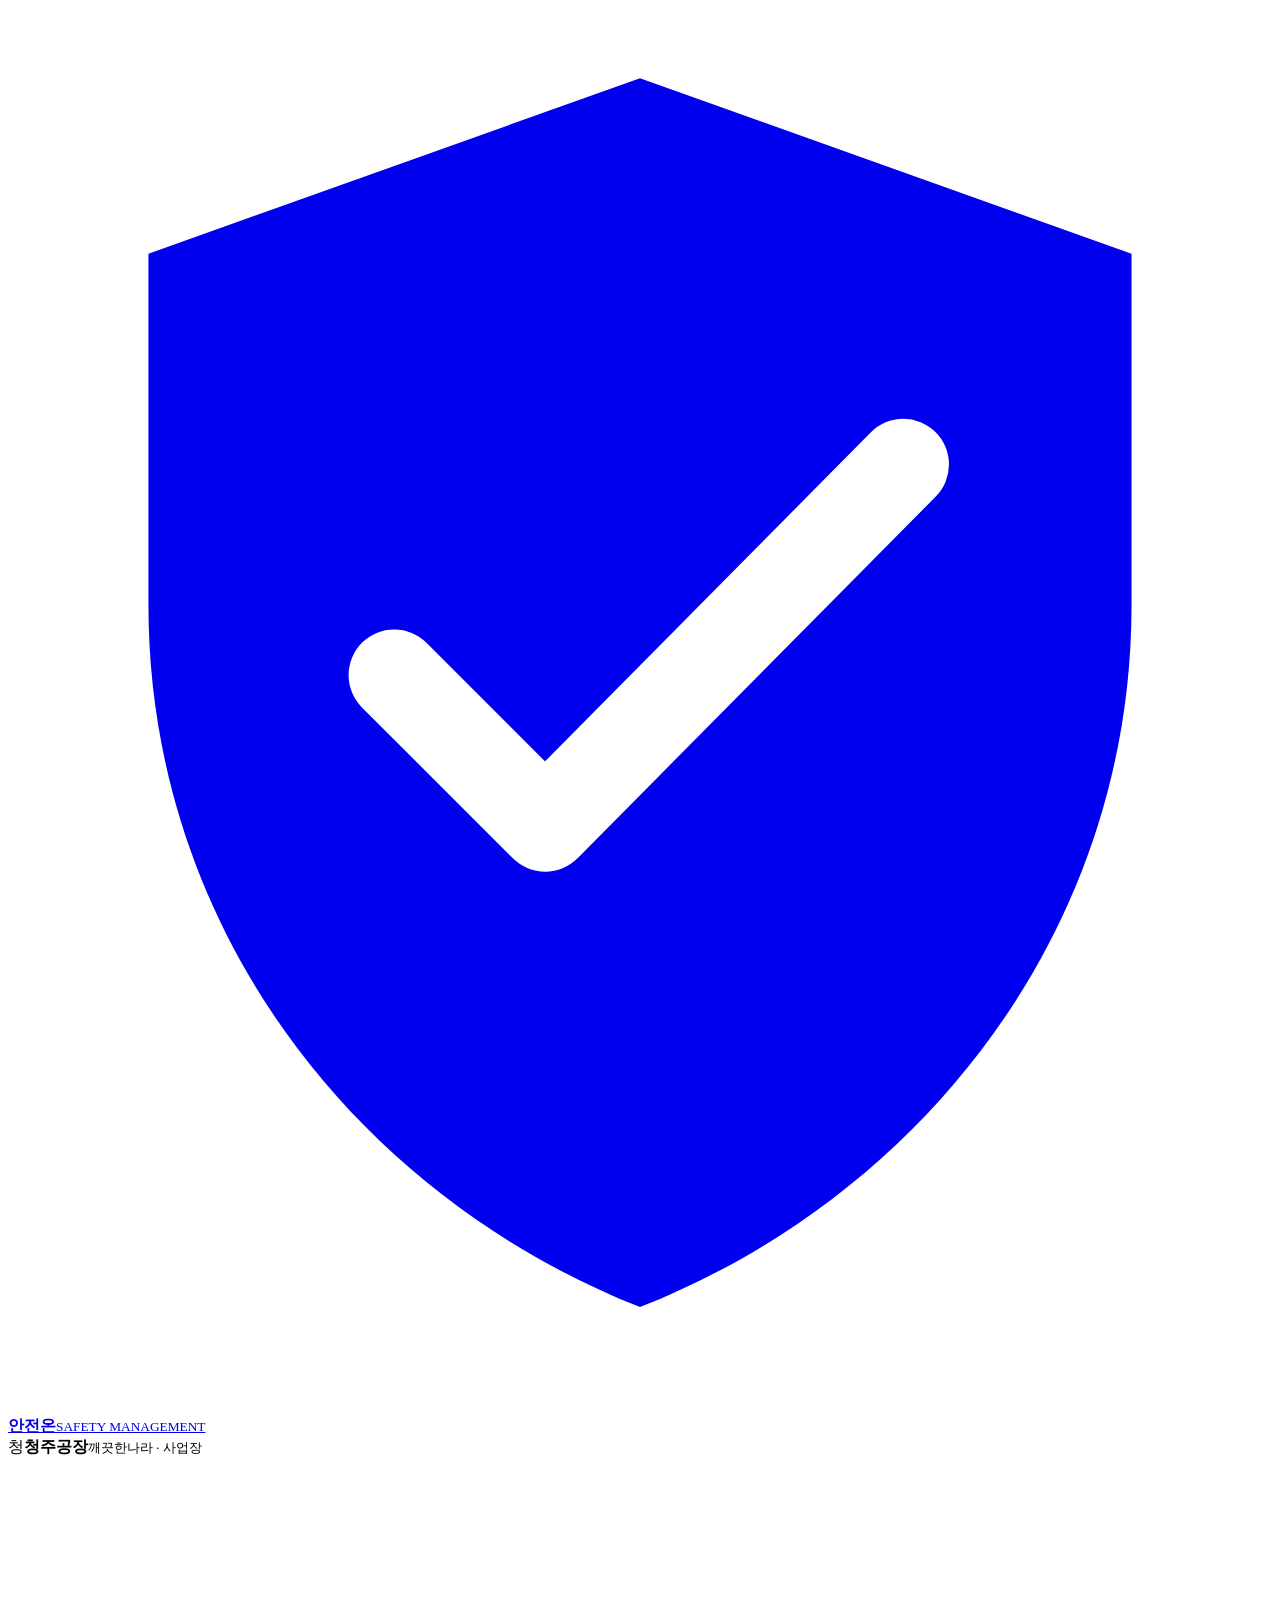
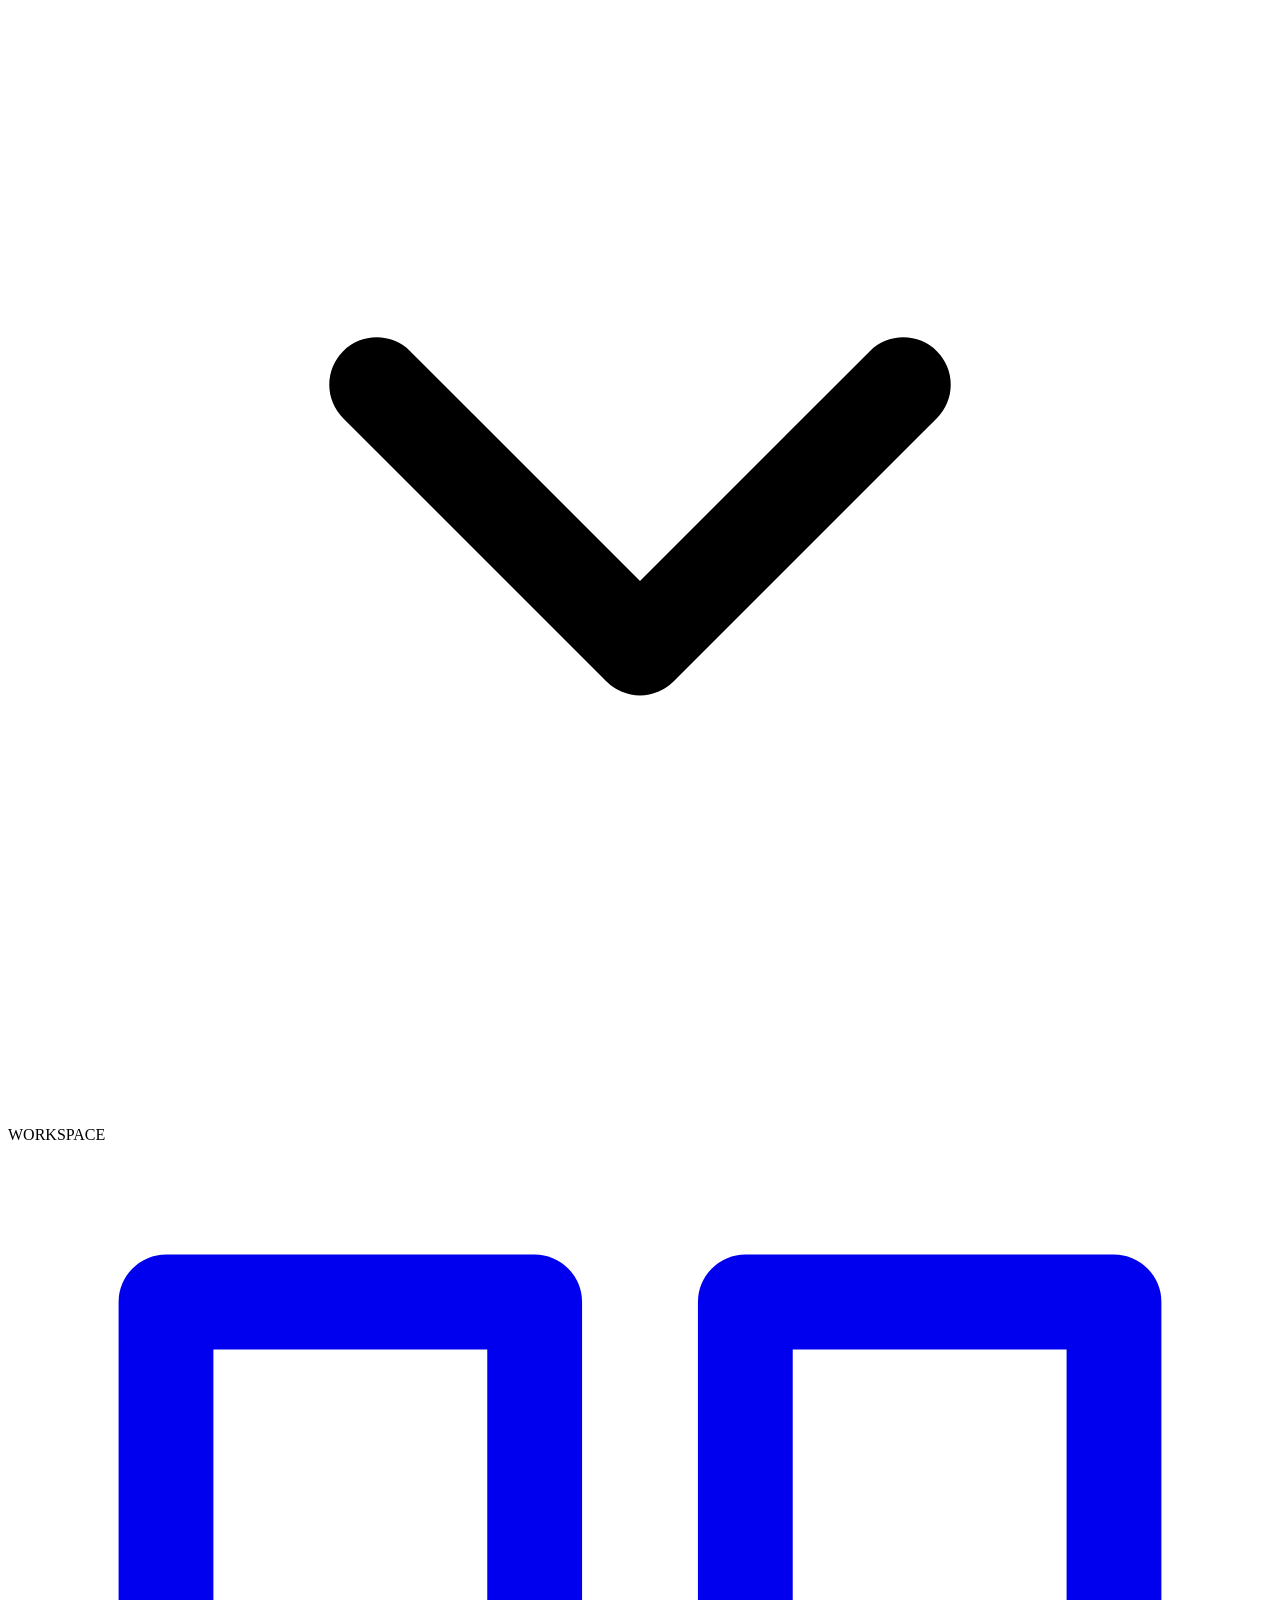
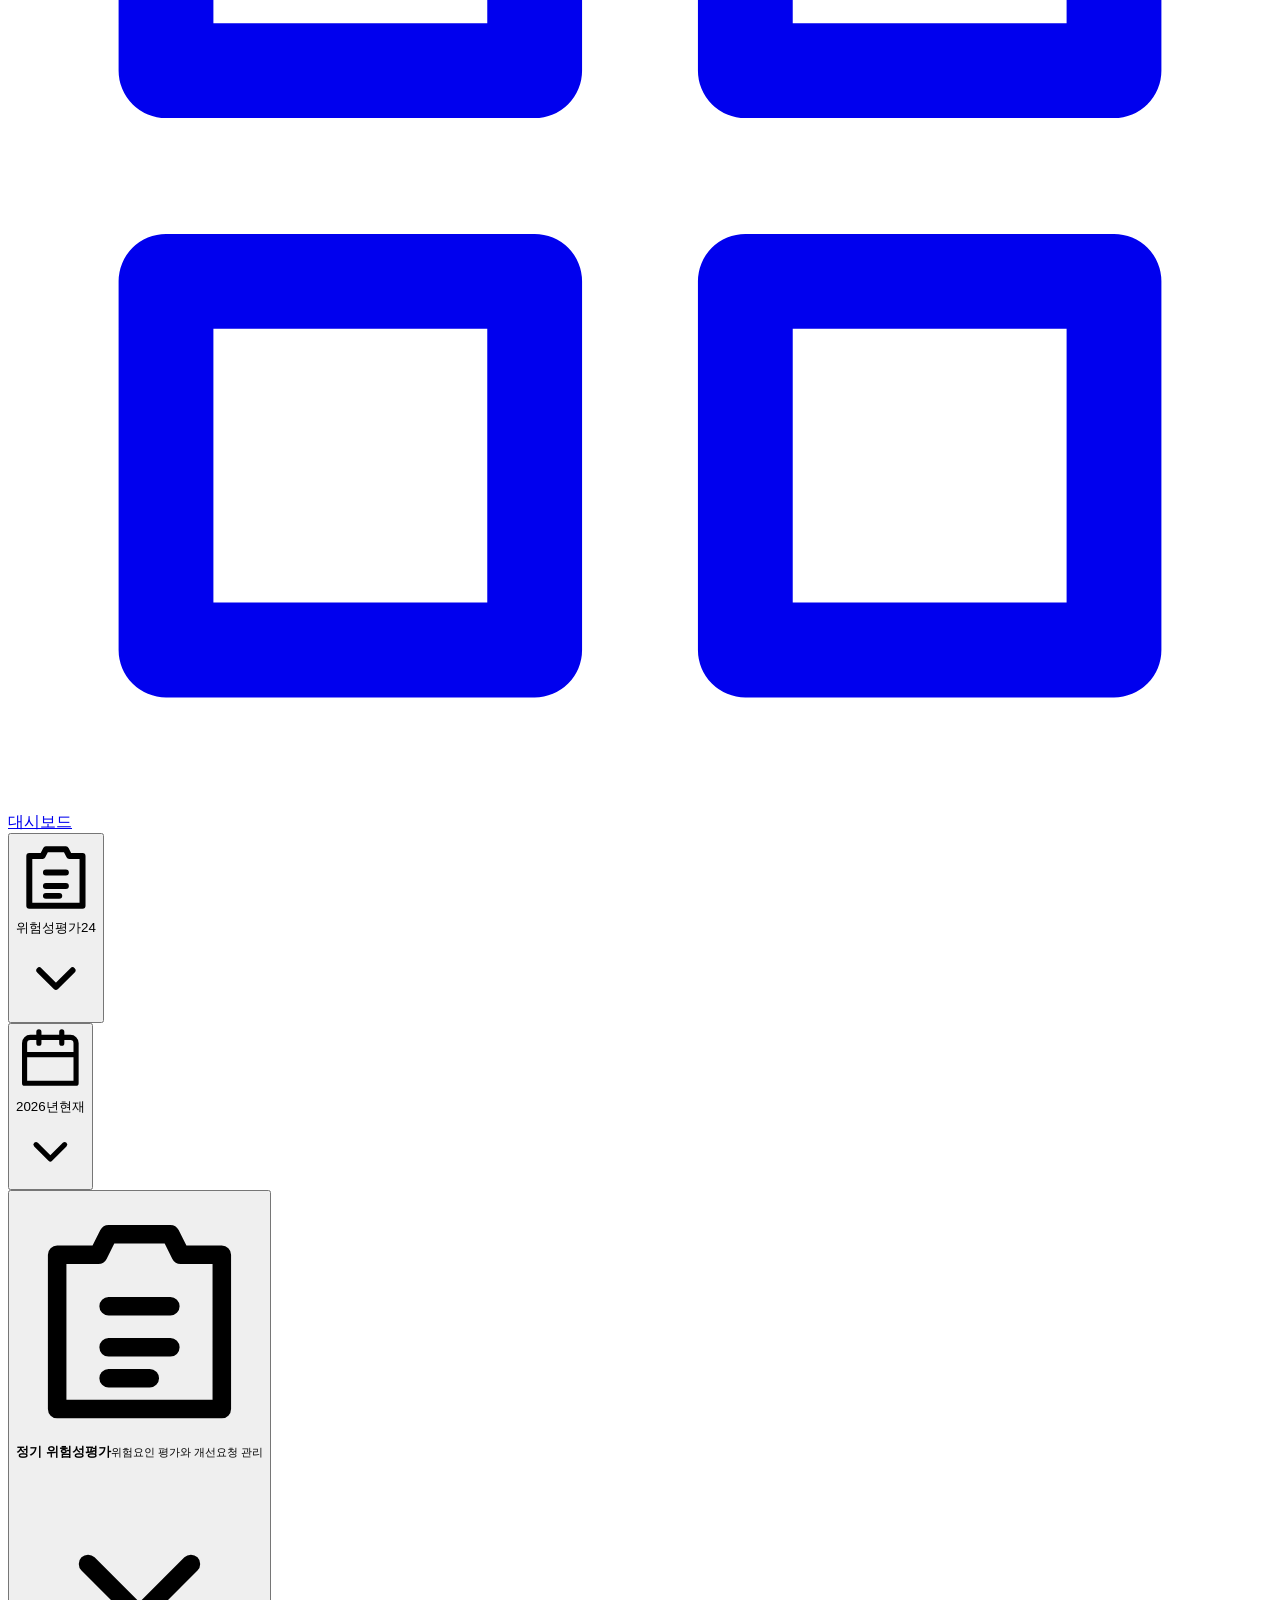
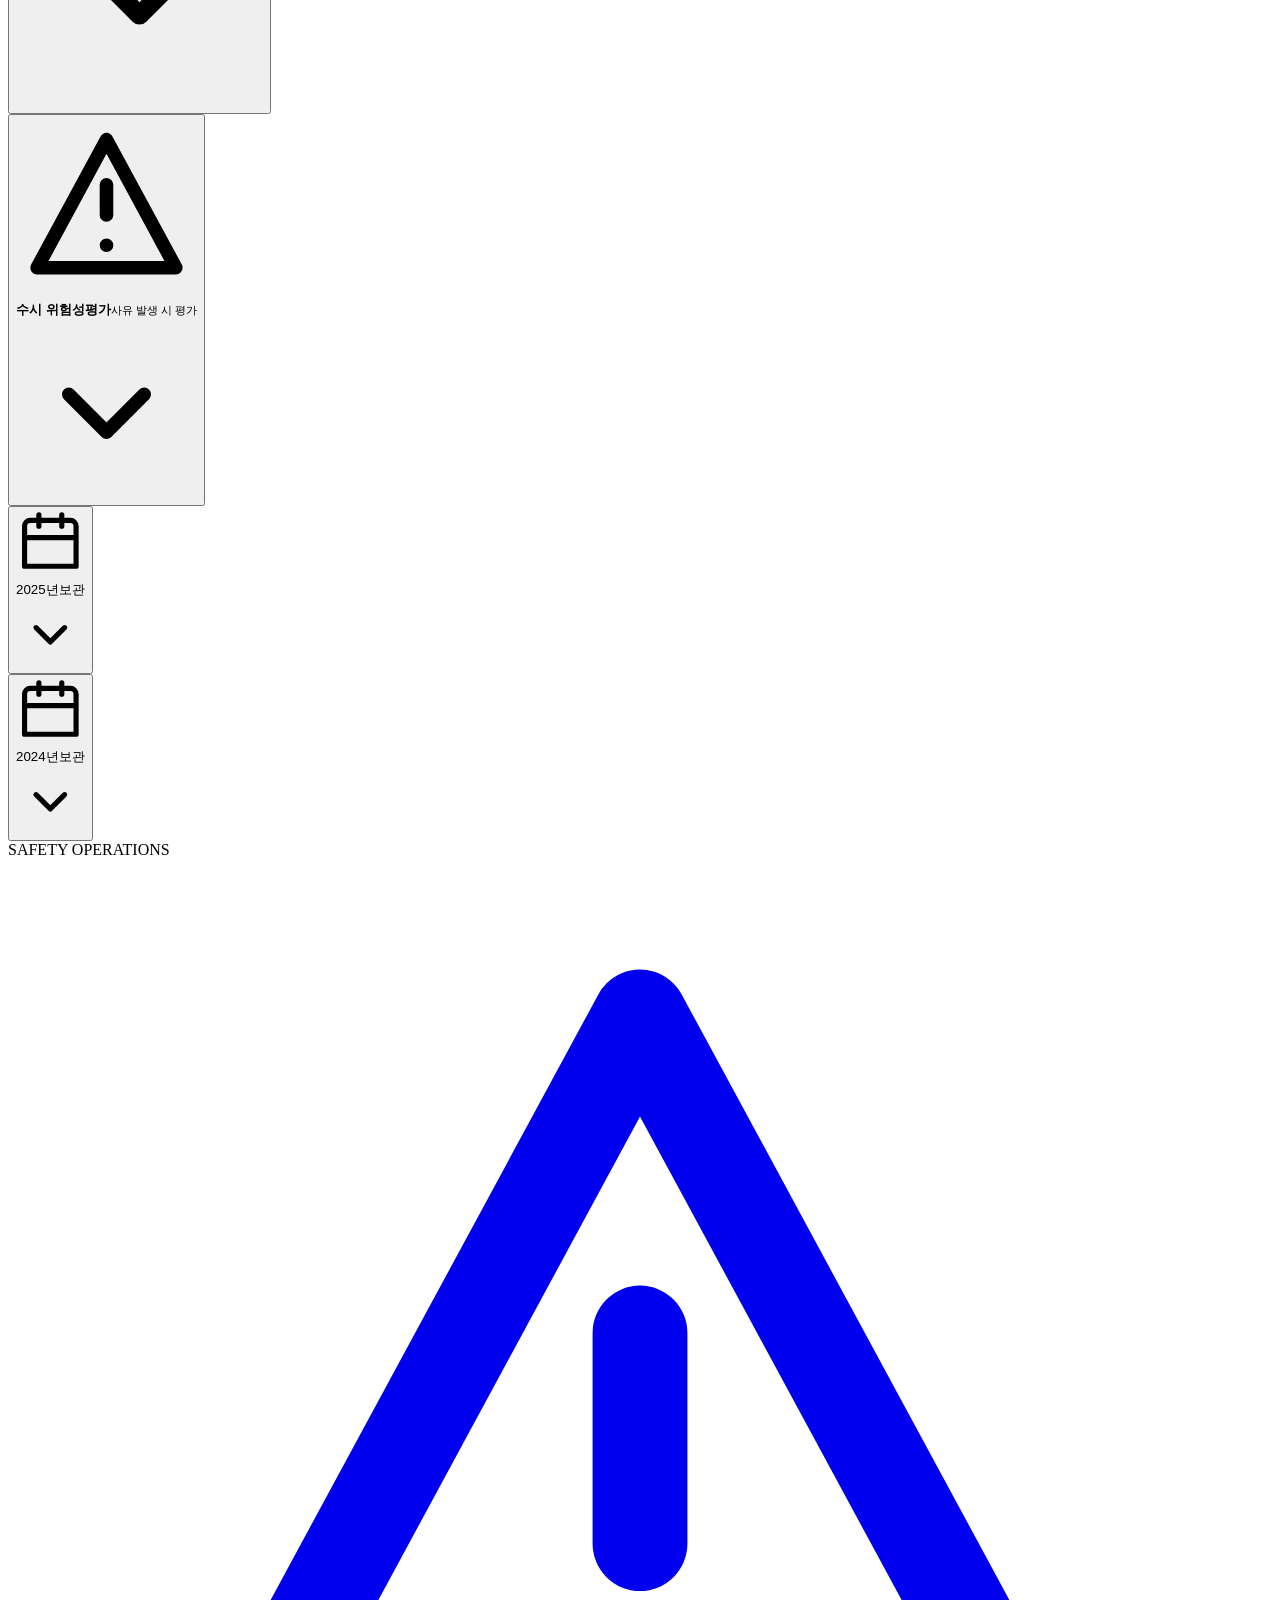
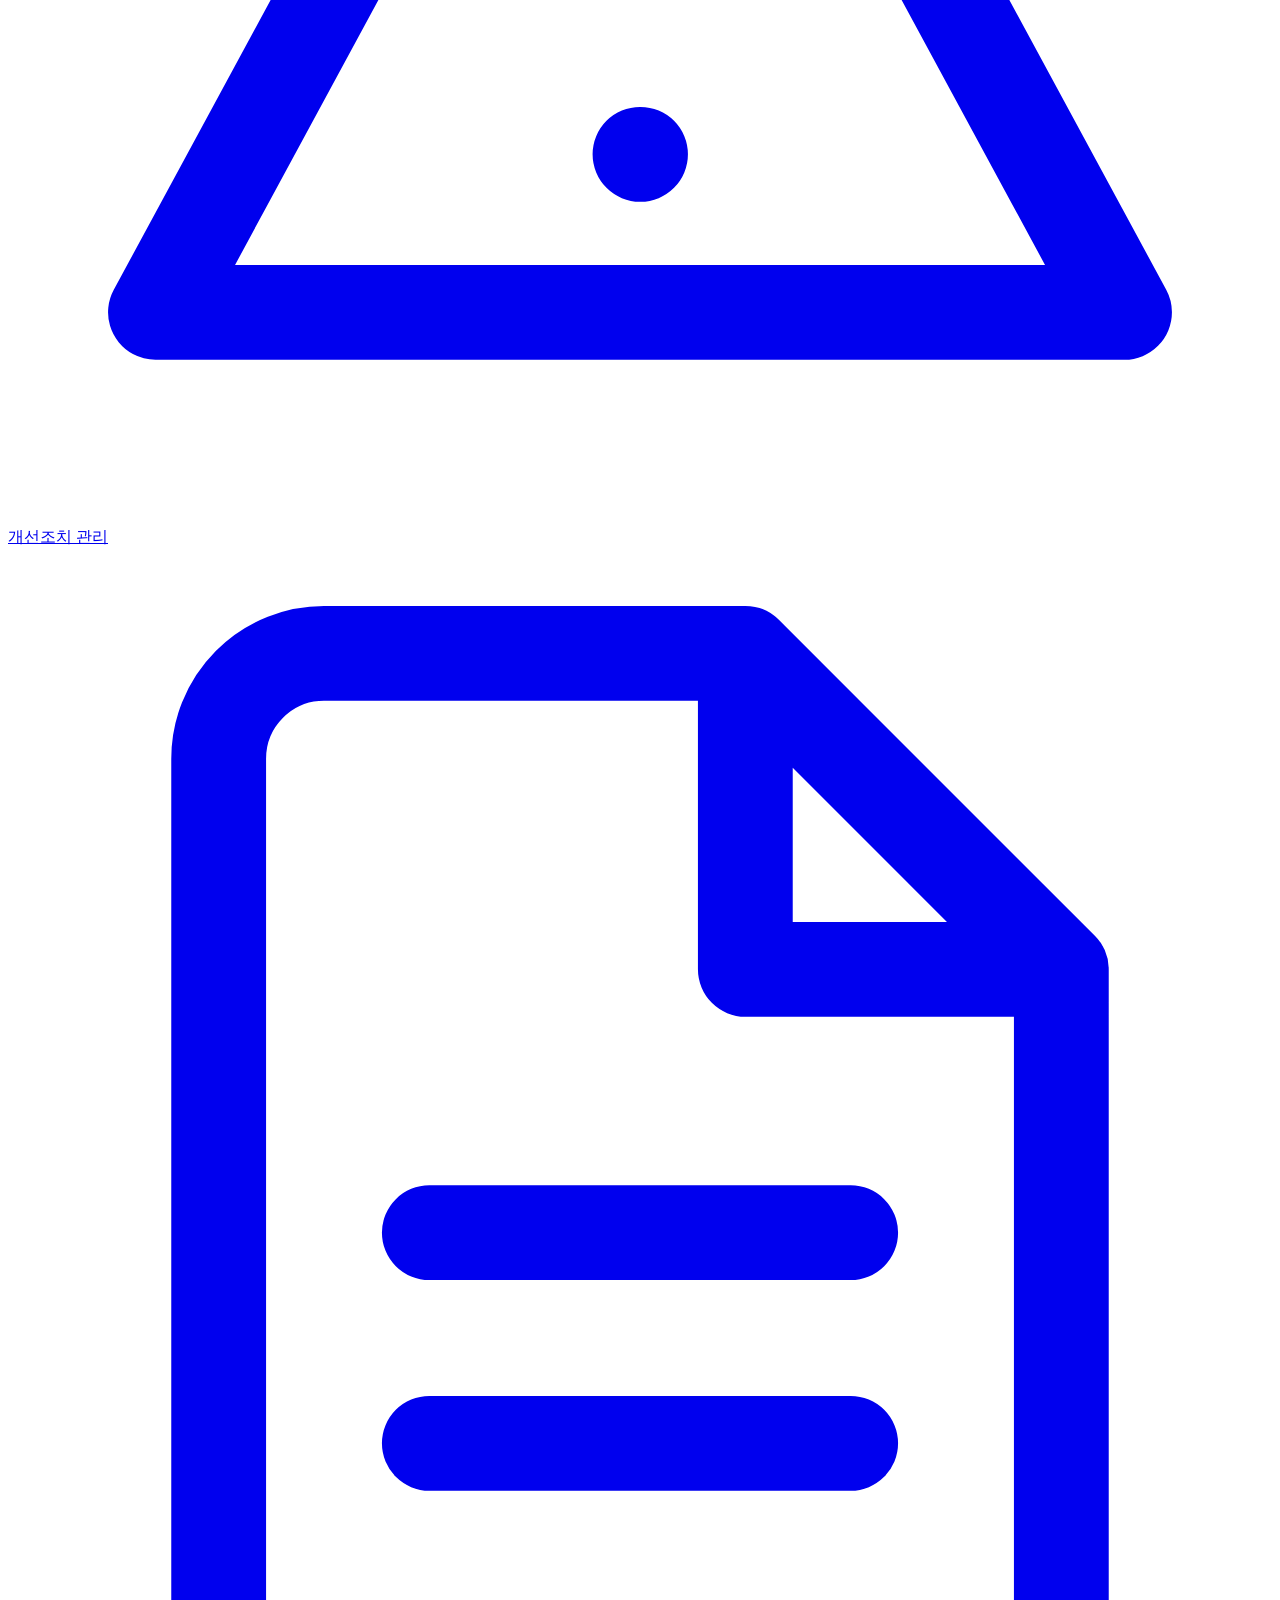
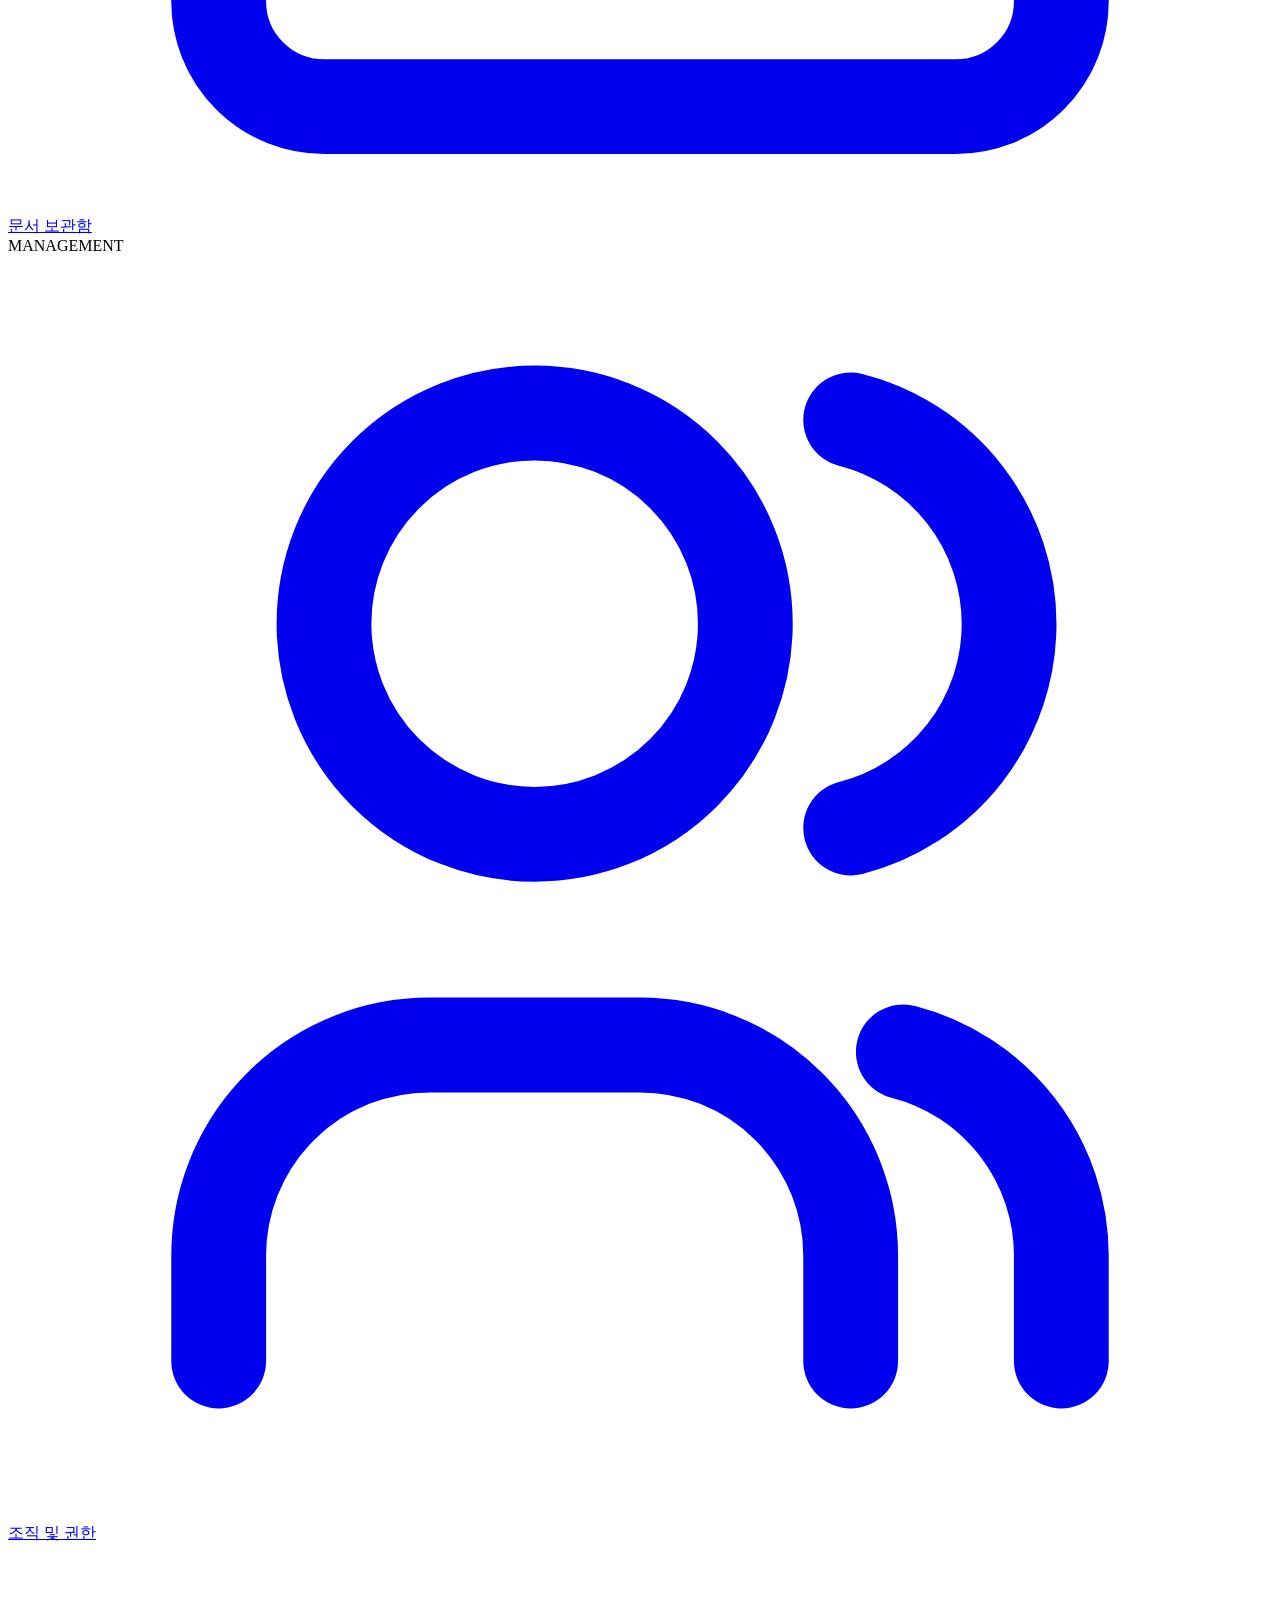
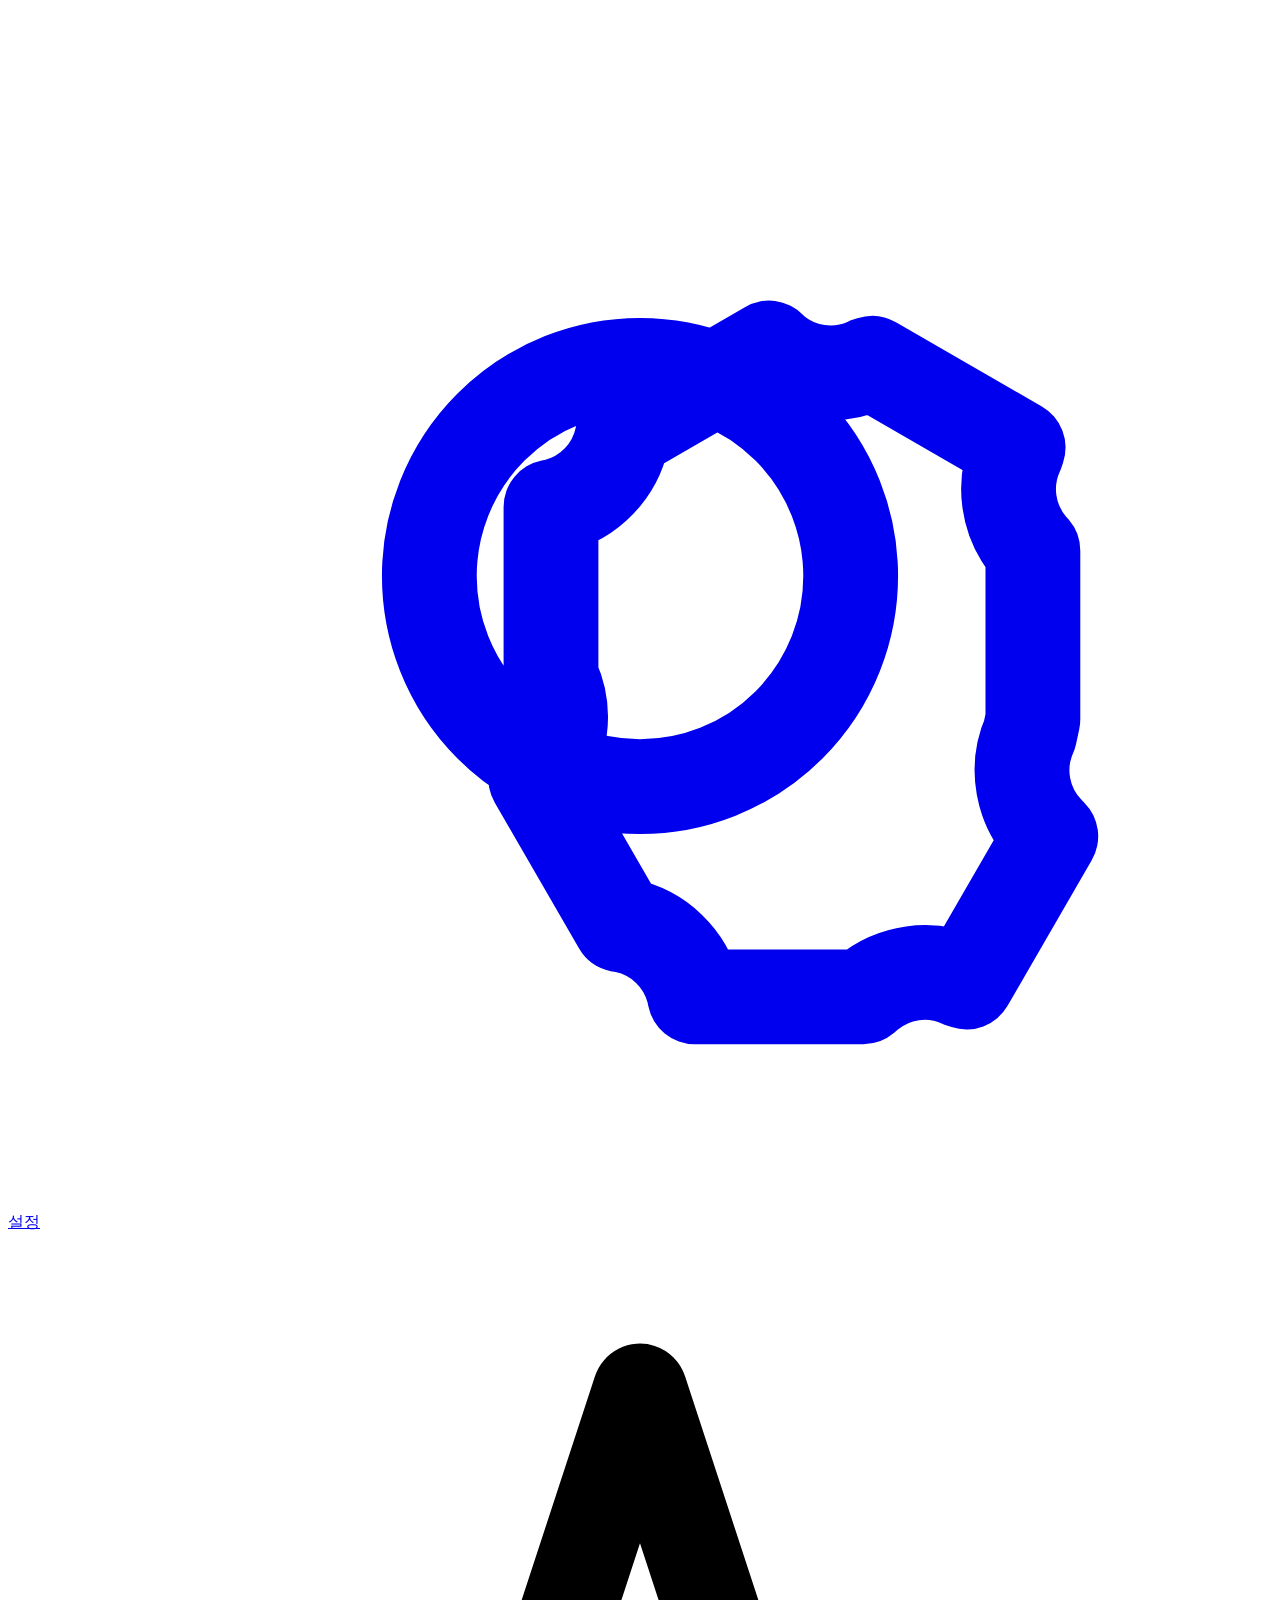
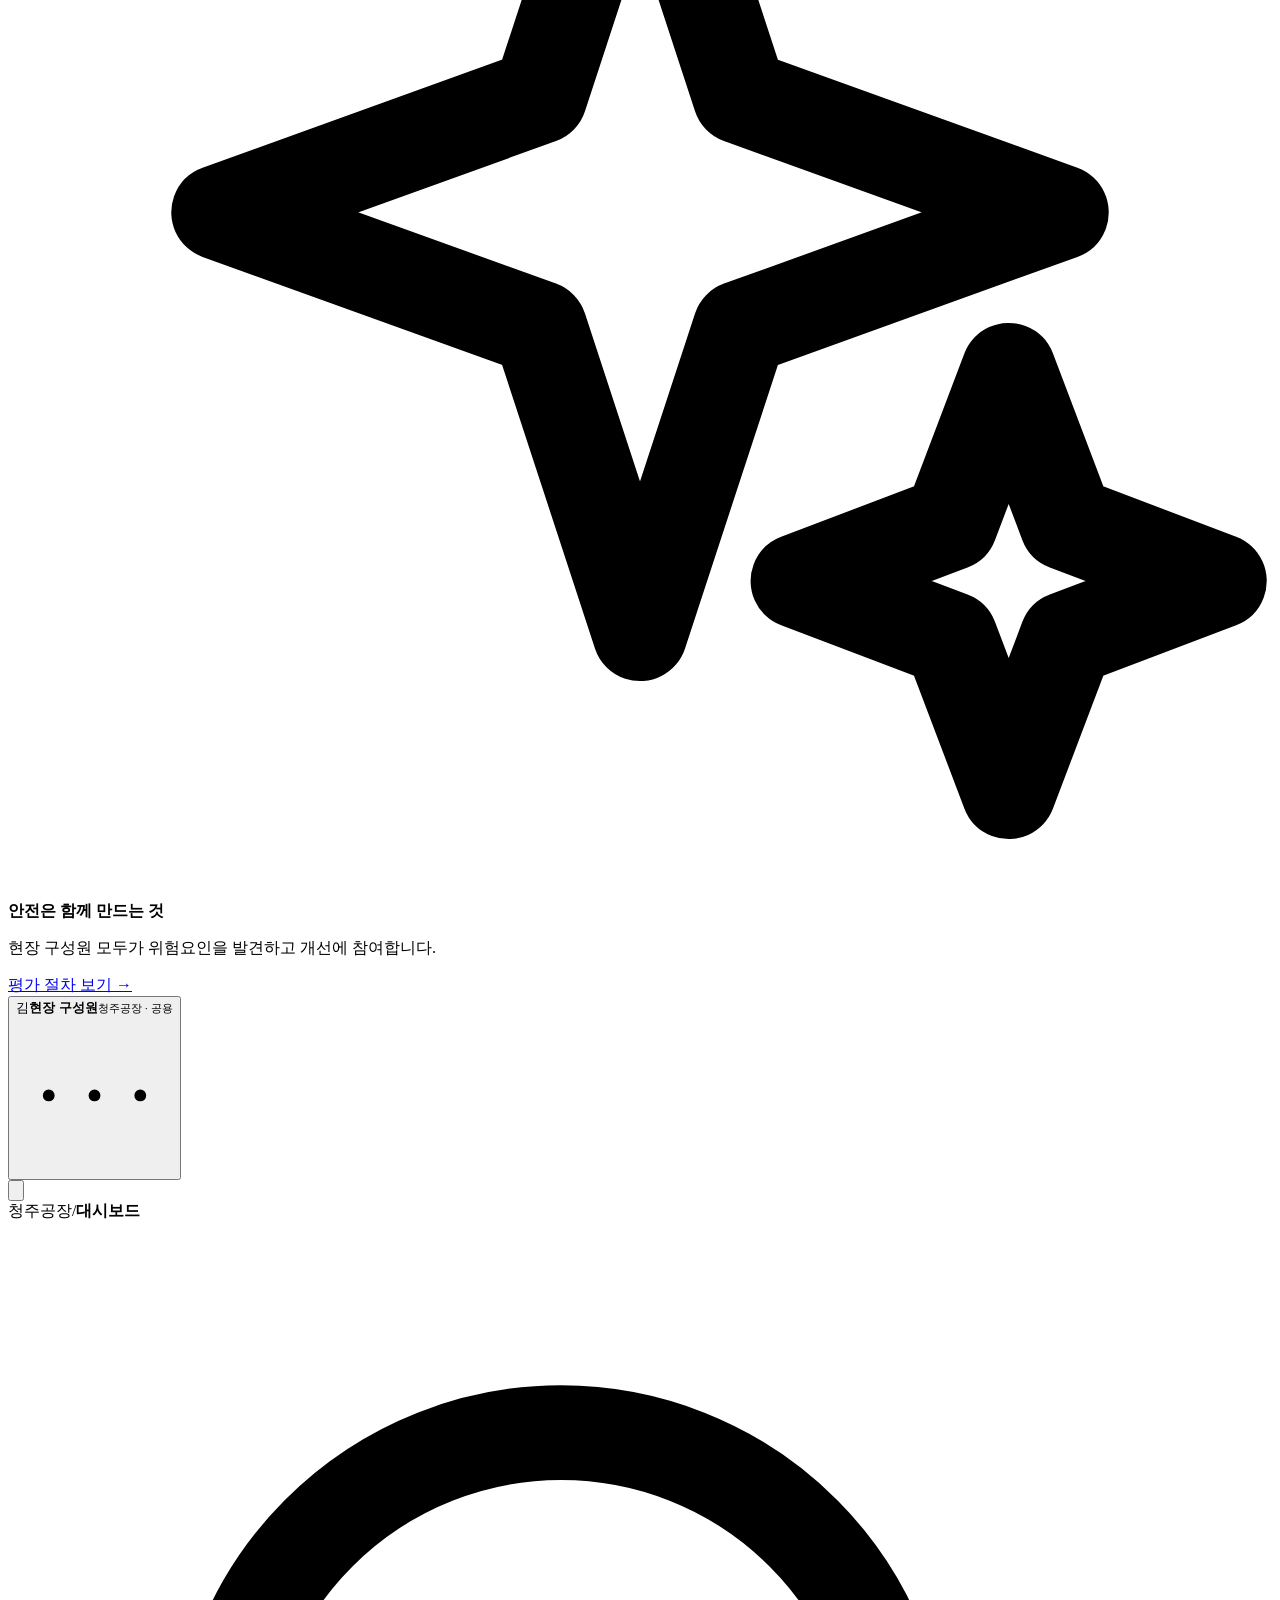
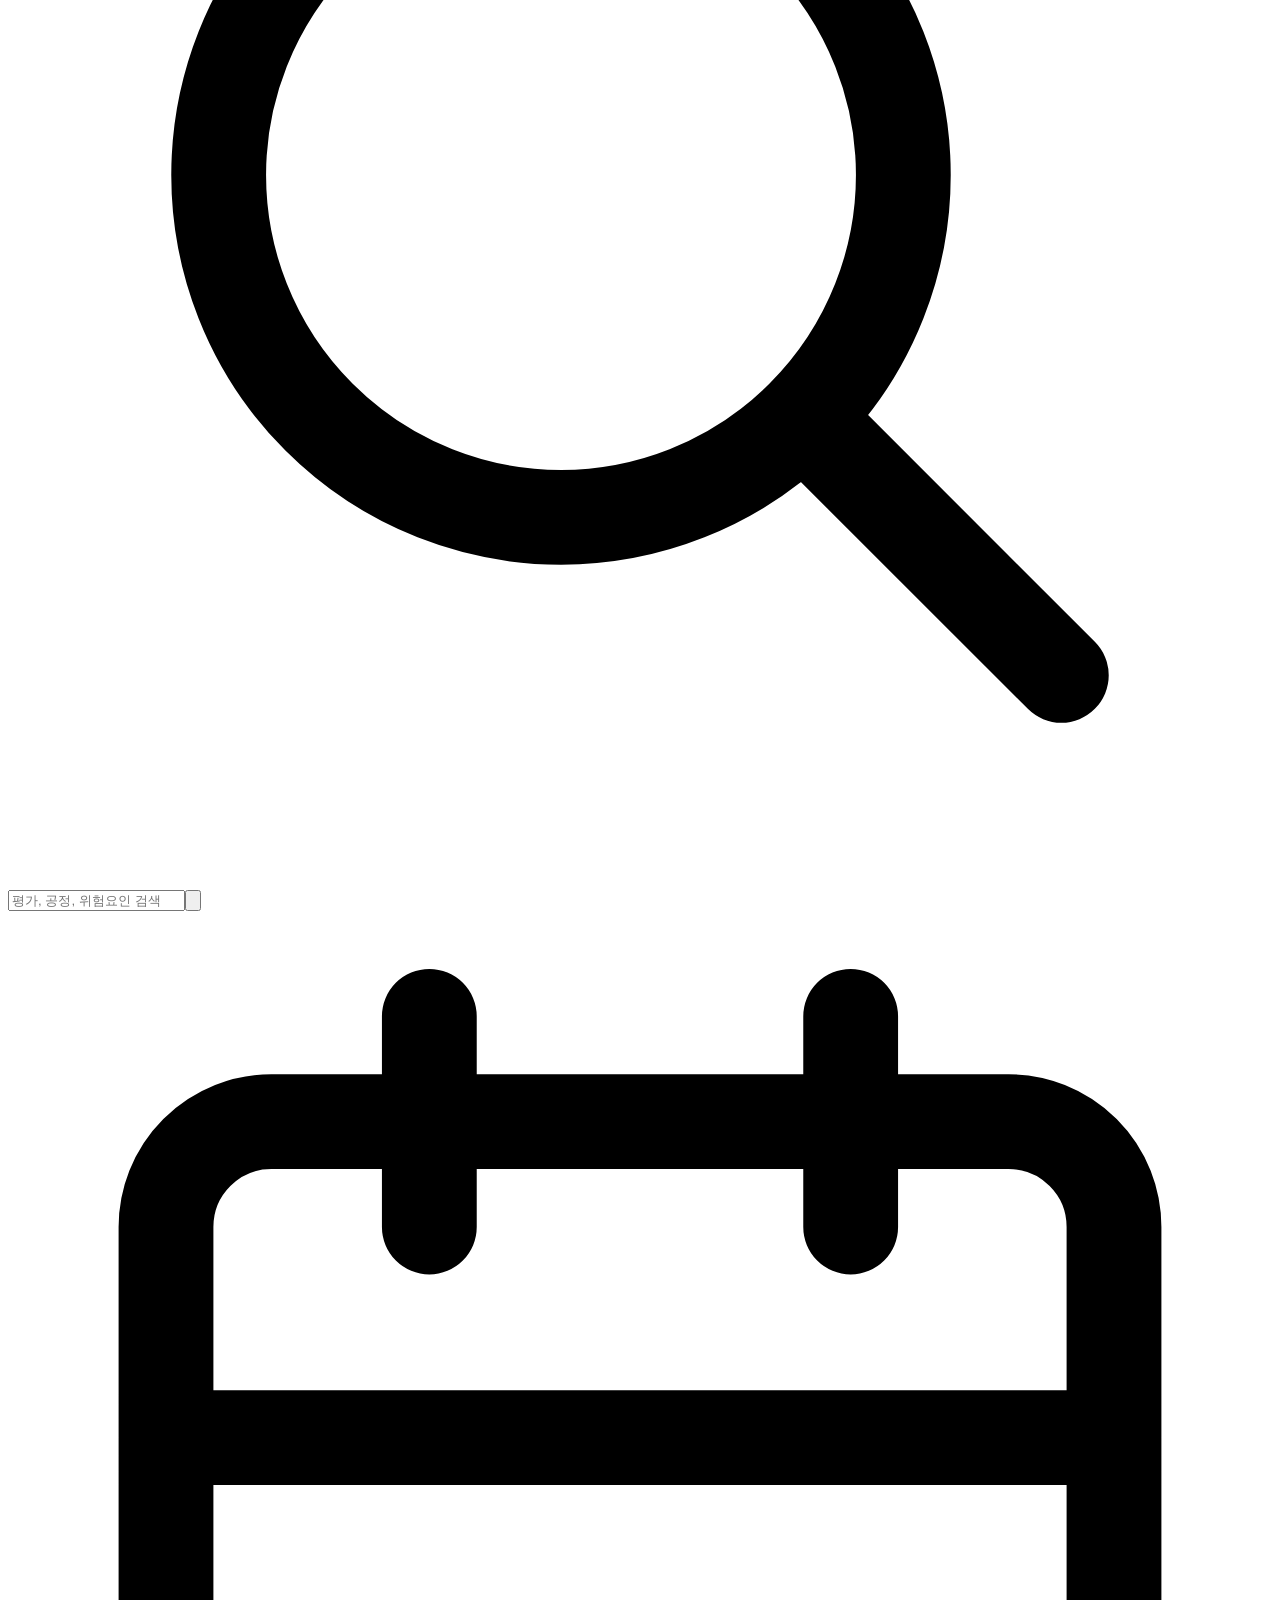
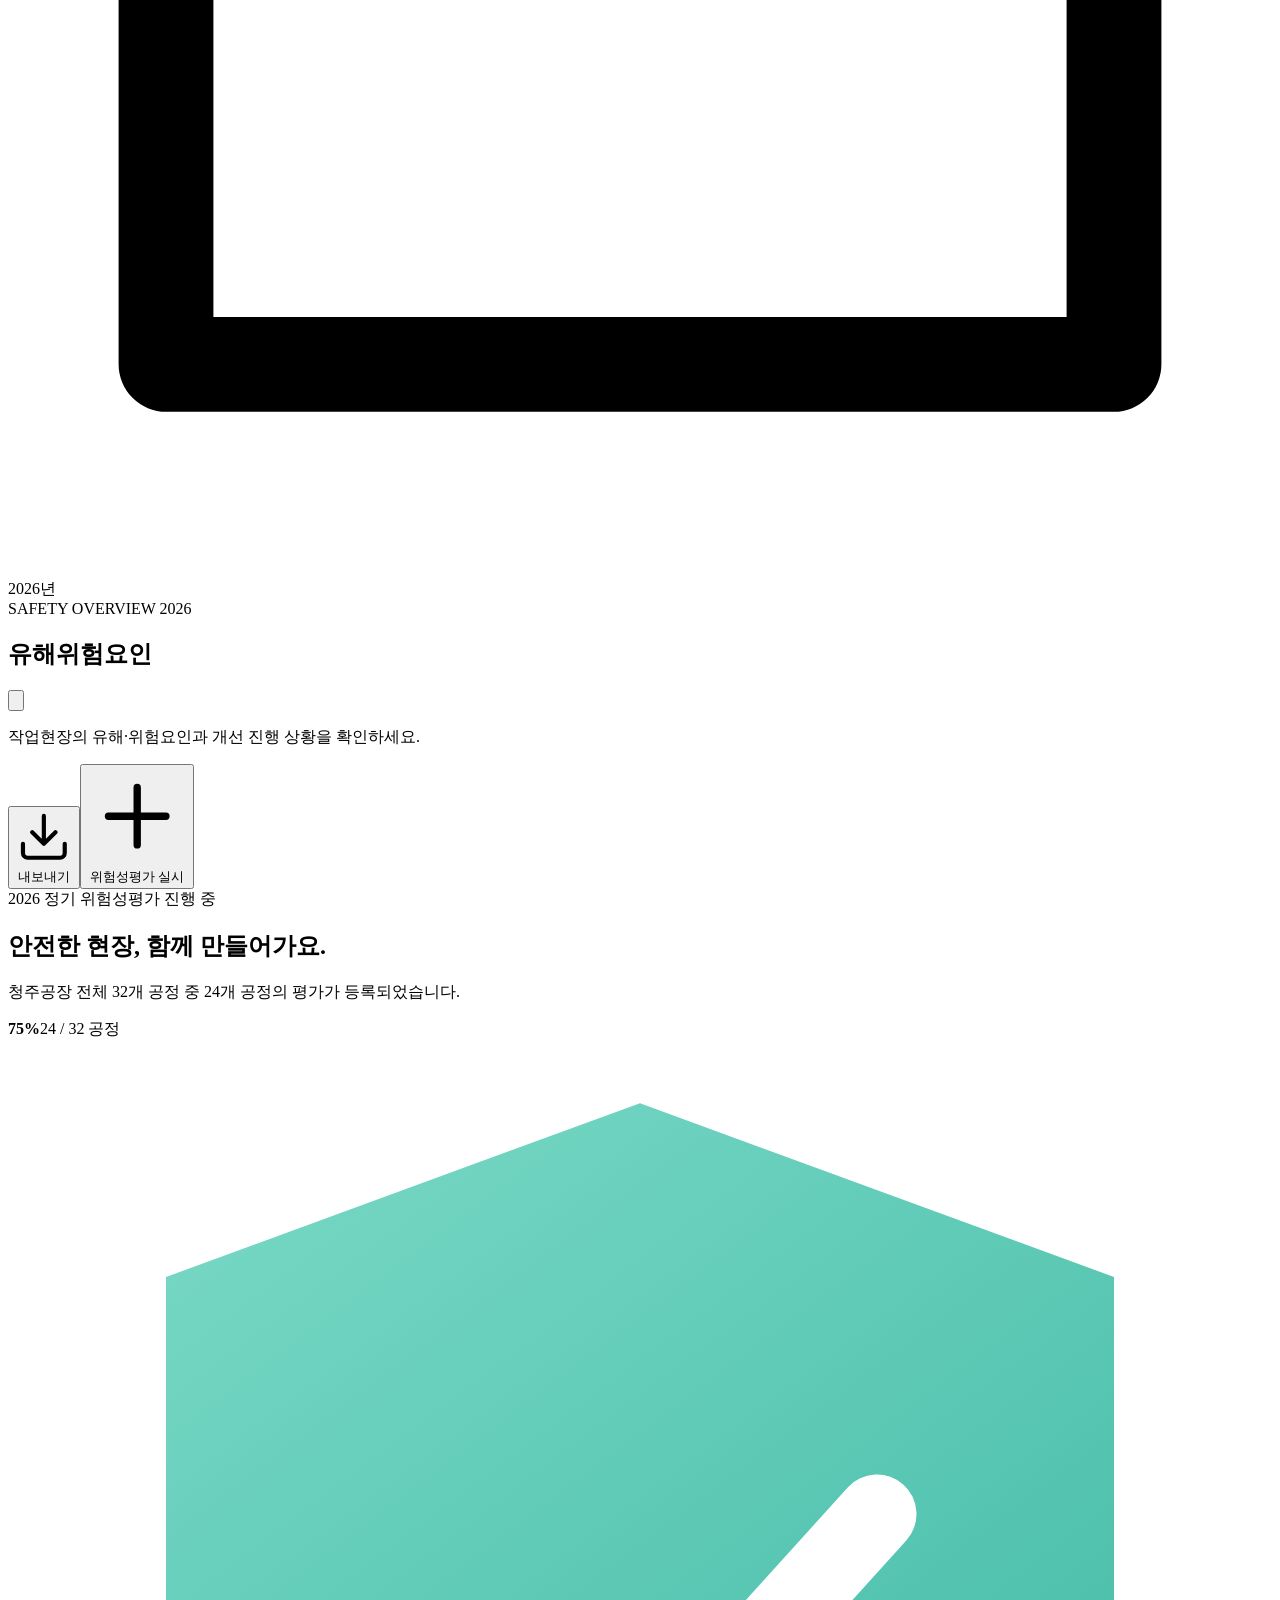
==== commit 2a6aff38: "genspark auto-backup" ====
--- a/src/main/resources/static/index.html
+++ b/src/main/resources/static/index.html
@@ -1 +1 @@
-<!DOCTYPE html><html lang="ko"><head><meta charset="UTF-8"/><meta name="viewport" content="width=device-width, initial-scale=1.0"/><meta name="theme-color" content="#f6f8fa"/><title>안전온 | 유해위험요인</title><meta name="description" content="현장의 위험을 먼저 발견하고 함께 개선하는 위험성평가 플랫폼"/><link rel="icon" type="image/svg+xml" href="/static/favicon.svg"/><link href="/static/style.css" rel="stylesheet"/><script src="https://cdn.sheetjs.com/xlsx-0.20.3/package/dist/xlsx.full.min.js" defer=""></script><script src="/static/app.js" defer=""></script></head><body><div class="app-shell"><aside class="sidebar" id="sidebar"><a class="brand" href="#overview" aria-label="안전온 홈"><span class="brand-mark"><svg viewBox="0 0 36 40" fill="none" aria-hidden="true"><path d="M18 2 32 7v10c0 9.2-5.9 16.8-14 20C9.9 33.8 4 26.2 4 17V7l14-5Z" fill="currentColor"></path><path d="m11 19 4.3 4.3L25.5 13" stroke="#fff" stroke-width="2.6" stroke-linecap="round" stroke-linejoin="round"></path></svg></span><span class="brand-copy"><strong>안전온</strong><small>SAFETY MANAGEMENT</small></span></a><div class="workspace-switcher"><span class="workspace-avatar">청</span><span class="workspace-copy"><strong>청주공장</strong><small>깨끗한나라 · 사업장</small></span><svg class="workspace-chevron" viewBox="0 0 24 24" fill="none" stroke="currentColor" stroke-width="1.8" stroke-linecap="round" stroke-linejoin="round" aria-hidden="true"><path d="m7 10 5 5 5-5"></path></svg></div><div class="nav-section-label">WORKSPACE</div><nav class="side-nav workspace-home-nav" aria-label="워크스페이스"><a class="nav-item active dashboard-nav-item" href="#overview"><svg class="" viewBox="0 0 24 24" fill="none" stroke="currentColor" stroke-width="1.8" stroke-linecap="round" stroke-linejoin="round" aria-hidden="true"><path d="M3 3h7v7H3zM14 3h7v7h-7zM14 14h7v7h-7zM3 14h7v7H3z"></path></svg><span>대시보드</span></a></nav><section class="workspace-tree" aria-label="위험성평가 분류"><button class="workspace-assessment-toggle is-open" type="button" data-tree-toggle="workspace-assessments" aria-expanded="true" aria-controls="workspace-assessments-content"><span class="workspace-assessment-icon"><svg class="" viewBox="0 0 24 24" fill="none" stroke="currentColor" stroke-width="1.8" stroke-linecap="round" stroke-linejoin="round" aria-hidden="true"><path d="M9 4h6l1 2h4v15H4V6h4l1-2zM9 11h6M9 15h6M9 18h4"></path></svg></span><span class="workspace-assessment-title">위험성평가</span><span class="workspace-assessment-count">24</span><svg class="tree-chevron" viewBox="0 0 24 24" fill="none" stroke="currentColor" stroke-width="1.8" stroke-linecap="round" stroke-linejoin="round" aria-hidden="true"><path d="m7 10 5 5 5-5"></path></svg></button><div class="workspace-tree-content" id="workspace-assessments-content"><div class="tree-year-group"><button class="tree-toggle tree-year-toggle is-open" type="button" data-tree-toggle="year-2026" aria-expanded="true" aria-controls="year-content-2026"><span class="tree-year-icon"><svg class="" viewBox="0 0 24 24" fill="none" stroke="currentColor" stroke-width="1.8" stroke-linecap="round" stroke-linejoin="round" aria-hidden="true"><path d="M8 2v4M16 2v4M3 10h18M5 4h14a2 2 0 0 1 2 2v14H3V6a2 2 0 0 1 2-2z"></path></svg></span><span class="tree-year-label">2026년</span><span class="tree-current-badge">현재</span><svg class="tree-chevron" viewBox="0 0 24 24" fill="none" stroke="currentColor" stroke-width="1.8" stroke-linecap="round" stroke-linejoin="round" aria-hidden="true"><path d="m7 10 5 5 5-5"></path></svg></button><div class="tree-year-content" id="year-content-2026"><div class="tree-category-group"><button class="tree-toggle tree-category-toggle" type="button" data-tree-toggle="category-2026-regular" data-assessment-type="REGULAR" data-assessment-year="2026" aria-expanded="false" aria-controls="category-content-2026-regular"><span class="tree-category-icon category-icon-regular"><svg class="" viewBox="0 0 24 24" fill="none" stroke="currentColor" stroke-width="1.8" stroke-linecap="round" stroke-linejoin="round" aria-hidden="true"><path d="M9 4h6l1 2h4v15H4V6h4l1-2zM9 11h6M9 15h6M9 18h4"></path></svg></span><span class="tree-category-copy"><strong>정기 위험성평가</strong><small>위험요인 평가와 개선요청 관리</small></span><svg class="tree-chevron" viewBox="0 0 24 24" fill="none" stroke="currentColor" stroke-width="1.8" stroke-linecap="round" stroke-linejoin="round" aria-hidden="true"><path d="m7 10 5 5 5-5"></path></svg></button><div class="tree-category-content" id="category-content-2026-regular" hidden=""><div class="tree-subfolder-group"><button class="tree-toggle tree-subfolder-toggle" type="button" data-tree-toggle="subfolder-2026-regular-hazards" aria-expanded="false" aria-controls="subfolder-content-2026-regular-hazards"><span class="tree-subfolder-marker"></span><span data-hazard-label="true">유해∙위험요인</span><svg class="tree-chevron" viewBox="0 0 24 24" fill="none" stroke="currentColor" stroke-width="1.8" stroke-linecap="round" stroke-linejoin="round" aria-hidden="true"><path d="m7 10 5 5 5-5"></path></svg></button><div class="tree-subfolder-content" id="subfolder-content-2026-regular-hazards" hidden=""><div class="tree-team-group"><button class="tree-toggle tree-team-toggle" type="button" data-tree-toggle="department-2026-regular-hazards-team-0" aria-expanded="false" aria-controls="department-content-2026-regular-hazards-team-0"><span class="tree-team-marker"></span><span class="tree-team-name">제지생산1팀</span><svg class="tree-chevron" viewBox="0 0 24 24" fill="none" stroke="currentColor" stroke-width="1.8" stroke-linecap="round" stroke-linejoin="round" aria-hidden="true"><path d="m7 10 5 5 5-5"></path></svg></button><div class="tree-process-content" id="department-content-2026-regular-hazards-team-0" hidden=""><div class="tree-process-entry"><button class="tree-selectable tree-process-leaf" type="button" data-workspace-selection="2026년 / 정기 위험성평가 / 유해∙위험요인 / 제지생산1팀 / 원질" data-file-year="2026" data-file-assessment-type="REGULAR" data-file-category="HAZARD_RISK" data-file-team="제지생산1팀" data-file-process="원질"><span class="tree-process-marker"></span><span>원질</span></button></div><div class="tree-process-entry"><button class="tree-selectable tree-process-leaf" type="button" data-workspace-selection="2026년 / 정기 위험성평가 / 유해∙위험요인 / 제지생산1팀 / 초지" data-file-year="2026" data-file-assessment-type="REGULAR" data-file-category="HAZARD_RISK" data-file-team="제지생산1팀" data-file-process="초지"><span class="tree-process-marker"></span><span>초지</span></button></div></div></div><div class="tree-team-group"><button class="tree-toggle tree-team-toggle" type="button" data-tree-toggle="department-2026-regular-hazards-team-1" aria-expanded="false" aria-controls="department-content-2026-regular-hazards-team-1"><span class="tree-team-marker"></span><span class="tree-team-name">제지생산2팀</span><svg class="tree-chevron" viewBox="0 0 24 24" fill="none" stroke="currentColor" stroke-width="1.8" stroke-linecap="round" stroke-linejoin="round" aria-hidden="true"><path d="m7 10 5 5 5-5"></path></svg></button><div class="tree-process-content" id="department-content-2026-regular-hazards-team-1" hidden=""><div class="tree-process-entry"><button class="tree-selectable tree-process-leaf" type="button" data-workspace-selection="2026년 / 정기 위험성평가 / 유해∙위험요인 / 제지생산2팀 / 카타" data-file-year="2026" data-file-assessment-type="REGULAR" data-file-category="HAZARD_RISK" data-file-team="제지생산2팀" data-file-process="카타"><span class="tree-process-marker"></span><span>카타</span></button></div><div class="tree-process-entry"><button class="tree-selectable tree-process-leaf" type="button" data-workspace-selection="2026년 / 정기 위험성평가 / 유해∙위험요인 / 제지생산2팀 / 포장" data-file-year="2026" data-file-assessment-type="REGULAR" data-file-category="HAZARD_RISK" data-file-team="제지생산2팀" data-file-process="포장"><span class="tree-process-marker"></span><span>포장</span></button></div></div></div><div class="tree-team-group"><button class="tree-toggle tree-team-toggle" type="button" data-tree-toggle="department-2026-regular-hazards-team-2" aria-expanded="false" aria-controls="department-content-2026-regular-hazards-team-2"><span class="tree-team-marker"></span><span class="tree-team-name">화장지생산팀</span><svg class="tree-chevron" viewBox="0 0 24 24" fill="none" stroke="currentColor" stroke-width="1.8" stroke-linecap="round" stroke-linejoin="round" aria-hidden="true"><path d="m7 10 5 5 5-5"></path></svg></button><div class="tree-process-content" id="department-content-2026-regular-hazards-team-2" hidden=""><div class="tree-process-entry"><button class="tree-selectable tree-process-leaf" type="button" data-workspace-selection="2026년 / 정기 위험성평가 / 유해∙위험요인 / 화장지생산팀 / 초지" data-file-year="2026" data-file-assessment-type="REGULAR" data-file-category="HAZARD_RISK" data-file-team="화장지생산팀" data-file-process="초지"><span class="tree-process-marker"></span><span>초지</span></button></div><div class="tree-process-entry"><button class="tree-selectable tree-process-leaf" type="button" data-workspace-selection="2026년 / 정기 위험성평가 / 유해∙위험요인 / 화장지생산팀 / 가공" data-file-year="2026" data-file-assessment-type="REGULAR" data-file-category="HAZARD_RISK" data-file-team="화장지생산팀" data-file-process="가공"><span class="tree-process-marker"></span><span>가공</span></button></div></div></div><div class="tree-team-entry"><button class="tree-selectable tree-team-leaf" type="button" data-workspace-selection="2026년 / 정기 위험성평가 / 유해∙위험요인 / 패드생산팀" data-file-year="2026" data-file-assessment-type="REGULAR" data-file-category="HAZARD_RISK" data-file-team="패드생산팀" data-file-process=""><span class="tree-team-marker"></span><span>패드생산팀</span></button></div><div class="tree-team-entry"><button class="tree-selectable tree-team-leaf" type="button" data-workspace-selection="2026년 / 정기 위험성평가 / 유해∙위험요인 / PS품질보증팀" data-file-year="2026" data-file-assessment-type="REGULAR" data-file-category="HAZARD_RISK" data-file-team="PS품질보증팀" data-file-process=""><span class="tree-team-marker"></span><span>PS품질보증팀</span></button></div><div class="tree-team-entry"><button class="tree-selectable tree-team-leaf" type="button" data-workspace-selection="2026년 / 정기 위험성평가 / 유해∙위험요인 / HL품질보증팀" data-file-year="2026" data-file-assessment-type="REGULAR" data-file-category="HAZARD_RISK" data-file-team="HL품질보증팀" data-file-process=""><span class="tree-team-marker"></span><span>HL품질보증팀</span></button></div><div class="tree-team-group"><button class="tree-toggle tree-team-toggle" type="button" data-tree-toggle="department-2026-regular-hazards-team-6" aria-expanded="false" aria-controls="department-content-2026-regular-hazards-team-6"><span class="tree-team-marker"></span><span class="tree-team-name">환경에너지팀</span><svg class="tree-chevron" viewBox="0 0 24 24" fill="none" stroke="currentColor" stroke-width="1.8" stroke-linecap="round" stroke-linejoin="round" aria-hidden="true"><path d="m7 10 5 5 5-5"></path></svg></button><div class="tree-process-content" id="department-content-2026-regular-hazards-team-6" hidden=""><div class="tree-process-entry"><button class="tree-selectable tree-process-leaf" type="button" data-workspace-selection="2026년 / 정기 위험성평가 / 유해∙위험요인 / 환경에너지팀 / 에너지" data-file-year="2026" data-file-assessment-type="REGULAR" data-file-category="HAZARD_RISK" data-file-team="환경에너지팀" data-file-process="에너지"><span class="tree-process-marker"></span><span>에너지</span></button></div><div class="tree-process-entry"><button class="tree-selectable tree-process-leaf" type="button" data-workspace-selection="2026년 / 정기 위험성평가 / 유해∙위험요인 / 환경에너지팀 / 환경" data-file-year="2026" data-file-assessment-type="REGULAR" data-file-category="HAZARD_RISK" data-file-team="환경에너지팀" data-file-process="환경"><span class="tree-process-marker"></span><span>환경</span></button></div></div></div><div class="tree-team-entry"><button class="tree-selectable tree-team-leaf" type="button" data-workspace-selection="2026년 / 정기 위험성평가 / 유해∙위험요인 / 공무팀" data-file-year="2026" data-file-assessment-type="REGULAR" data-file-category="HAZARD_RISK" data-file-team="공무팀" data-file-process=""><span class="tree-team-marker"></span><span>공무팀</span></button></div><div class="tree-team-entry"><button class="tree-selectable tree-team-leaf" type="button" data-workspace-selection="2026년 / 정기 위험성평가 / 유해∙위험요인 / 전기팀" data-file-year="2026" data-file-assessment-type="REGULAR" data-file-category="HAZARD_RISK" data-file-team="전기팀" data-file-process=""><span class="tree-team-marker"></span><span>전기팀</span></button></div><div class="tree-team-entry"><button class="tree-selectable tree-team-leaf" type="button" data-workspace-selection="2026년 / 정기 위험성평가 / 유해∙위험요인 / 구매1팀" data-file-year="2026" data-file-assessment-type="REGULAR" data-file-category="HAZARD_RISK" data-file-team="구매1팀" data-file-process=""><span class="tree-team-marker"></span><span>구매1팀</span></button></div></div></div><div class="tree-subfolder-group"><button class="tree-toggle tree-subfolder-toggle" type="button" data-tree-toggle="subfolder-2026-regular-improvements" aria-expanded="false" aria-controls="subfolder-content-2026-regular-improvements"><span class="tree-subfolder-marker"></span><span>개선요청 건</span><svg class="tree-chevron" viewBox="0 0 24 24" fill="none" stroke="currentColor" stroke-width="1.8" stroke-linecap="round" stroke-linejoin="round" aria-hidden="true"><path d="m7 10 5 5 5-5"></path></svg></button><div class="tree-subfolder-content" id="subfolder-content-2026-regular-improvements" hidden=""><div class="tree-team-group"><button class="tree-toggle tree-team-toggle" type="button" data-tree-toggle="department-2026-regular-improvements-team-0" aria-expanded="false" aria-controls="department-content-2026-regular-improvements-team-0"><span class="tree-team-marker"></span><span class="tree-team-name">제지생산1팀</span><svg class="tree-chevron" viewBox="0 0 24 24" fill="none" stroke="currentColor" stroke-width="1.8" stroke-linecap="round" stroke-linejoin="round" aria-hidden="true"><path d="m7 10 5 5 5-5"></path></svg></button><div class="tree-process-content" id="department-content-2026-regular-improvements-team-0" hidden=""><div class="tree-process-entry"><button class="tree-selectable tree-process-leaf" type="button" data-workspace-selection="2026년 / 정기 위험성평가 / 개선요청 건 / 제지생산1팀 / 원질" data-file-year="2026" data-file-assessment-type="REGULAR" data-file-category="IMPROVEMENT_REQUEST" data-file-team="제지생산1팀" data-file-process="원질"><span class="tree-process-marker"></span><span>원질</span></button></div><div class="tree-process-entry"><button class="tree-selectable tree-process-leaf" type="button" data-workspace-selection="2026년 / 정기 위험성평가 / 개선요청 건 / 제지생산1팀 / 초지" data-file-year="2026" data-file-assessment-type="REGULAR" data-file-category="IMPROVEMENT_REQUEST" data-file-team="제지생산1팀" data-file-process="초지"><span class="tree-process-marker"></span><span>초지</span></button></div></div></div><div class="tree-team-group"><button class="tree-toggle tree-team-toggle" type="button" data-tree-toggle="department-2026-regular-improvements-team-1" aria-expanded="false" aria-controls="department-content-2026-regular-improvements-team-1"><span class="tree-team-marker"></span><span class="tree-team-name">제지생산2팀</span><svg class="tree-chevron" viewBox="0 0 24 24" fill="none" stroke="currentColor" stroke-width="1.8" stroke-linecap="round" stroke-linejoin="round" aria-hidden="true"><path d="m7 10 5 5 5-5"></path></svg></button><div class="tree-process-content" id="department-content-2026-regular-improvements-team-1" hidden=""><div class="tree-process-entry"><button class="tree-selectable tree-process-leaf" type="button" data-workspace-selection="2026년 / 정기 위험성평가 / 개선요청 건 / 제지생산2팀 / 카타" data-file-year="2026" data-file-assessment-type="REGULAR" data-file-category="IMPROVEMENT_REQUEST" data-file-team="제지생산2팀" data-file-process="카타"><span class="tree-process-marker"></span><span>카타</span></button></div><div class="tree-process-entry"><button class="tree-selectable tree-process-leaf" type="button" data-workspace-selection="2026년 / 정기 위험성평가 / 개선요청 건 / 제지생산2팀 / 포장" data-file-year="2026" data-file-assessment-type="REGULAR" data-file-category="IMPROVEMENT_REQUEST" data-file-team="제지생산2팀" data-file-process="포장"><span class="tree-process-marker"></span><span>포장</span></button></div></div></div><div class="tree-team-group"><button class="tree-toggle tree-team-toggle" type="button" data-tree-toggle="department-2026-regular-improvements-team-2" aria-expanded="false" aria-controls="department-content-2026-regular-improvements-team-2"><span class="tree-team-marker"></span><span class="tree-team-name">화장지생산팀</span><svg class="tree-chevron" viewBox="0 0 24 24" fill="none" stroke="currentColor" stroke-width="1.8" stroke-linecap="round" stroke-linejoin="round" aria-hidden="true"><path d="m7 10 5 5 5-5"></path></svg></button><div class="tree-process-content" id="department-content-2026-regular-improvements-team-2" hidden=""><div class="tree-process-entry"><button class="tree-selectable tree-process-leaf" type="button" data-workspace-selection="2026년 / 정기 위험성평가 / 개선요청 건 / 화장지생산팀 / 초지" data-file-year="2026" data-file-assessment-type="REGULAR" data-file-category="IMPROVEMENT_REQUEST" data-file-team="화장지생산팀" data-file-process="초지"><span class="tree-process-marker"></span><span>초지</span></button></div><div class="tree-process-entry"><button class="tree-selectable tree-process-leaf" type="button" data-workspace-selection="2026년 / 정기 위험성평가 / 개선요청 건 / 화장지생산팀 / 가공" data-file-year="2026" data-file-assessment-type="REGULAR" data-file-category="IMPROVEMENT_REQUEST" data-file-team="화장지생산팀" data-file-process="가공"><span class="tree-process-marker"></span><span>가공</span></button></div></div></div><div class="tree-team-entry"><button class="tree-selectable tree-team-leaf" type="button" data-workspace-selection="2026년 / 정기 위험성평가 / 개선요청 건 / 패드생산팀" data-file-year="2026" data-file-assessment-type="REGULAR" data-file-category="IMPROVEMENT_REQUEST" data-file-team="패드생산팀" data-file-process=""><span class="tree-team-marker"></span><span>패드생산팀</span></button></div><div class="tree-team-entry"><button class="tree-selectable tree-team-leaf" type="button" data-workspace-selection="2026년 / 정기 위험성평가 / 개선요청 건 / PS품질보증팀" data-file-year="2026" data-file-assessment-type="REGULAR" data-file-category="IMPROVEMENT_REQUEST" data-file-team="PS품질보증팀" data-file-process=""><span class="tree-team-marker"></span><span>PS품질보증팀</span></button></div><div class="tree-team-entry"><button class="tree-selectable tree-team-leaf" type="button" data-workspace-selection="2026년 / 정기 위험성평가 / 개선요청 건 / HL품질보증팀" data-file-year="2026" data-file-assessment-type="REGULAR" data-file-category="IMPROVEMENT_REQUEST" data-file-team="HL품질보증팀" data-file-process=""><span class="tree-team-marker"></span><span>HL품질보증팀</span></button></div><div class="tree-team-group"><button class="tree-toggle tree-team-toggle" type="button" data-tree-toggle="department-2026-regular-improvements-team-6" aria-expanded="false" aria-controls="department-content-2026-regular-improvements-team-6"><span class="tree-team-marker"></span><span class="tree-team-name">환경에너지팀</span><svg class="tree-chevron" viewBox="0 0 24 24" fill="none" stroke="currentColor" stroke-width="1.8" stroke-linecap="round" stroke-linejoin="round" aria-hidden="true"><path d="m7 10 5 5 5-5"></path></svg></button><div class="tree-process-content" id="department-content-2026-regular-improvements-team-6" hidden=""><div class="tree-process-entry"><button class="tree-selectable tree-process-leaf" type="button" data-workspace-selection="2026년 / 정기 위험성평가 / 개선요청 건 / 환경에너지팀 / 에너지" data-file-year="2026" data-file-assessment-type="REGULAR" data-file-category="IMPROVEMENT_REQUEST" data-file-team="환경에너지팀" data-file-process="에너지"><span class="tree-process-marker"></span><span>에너지</span></button></div><div class="tree-process-entry"><button class="tree-selectable tree-process-leaf" type="button" data-workspace-selection="2026년 / 정기 위험성평가 / 개선요청 건 / 환경에너지팀 / 환경" data-file-year="2026" data-file-assessment-type="REGULAR" data-file-category="IMPROVEMENT_REQUEST" data-file-team="환경에너지팀" data-file-process="환경"><span class="tree-process-marker"></span><span>환경</span></button></div></div></div><div class="tree-team-entry"><button class="tree-selectable tree-team-leaf" type="button" data-workspace-selection="2026년 / 정기 위험성평가 / 개선요청 건 / 공무팀" data-file-year="2026" data-file-assessment-type="REGULAR" data-file-category="IMPROVEMENT_REQUEST" data-file-team="공무팀" data-file-process=""><span class="tree-team-marker"></span><span>공무팀</span></button></div><div class="tree-team-entry"><button class="tree-selectable tree-team-leaf" type="button" data-workspace-selection="2026년 / 정기 위험성평가 / 개선요청 건 / 전기팀" data-file-year="2026" data-file-assessment-type="REGULAR" data-file-category="IMPROVEMENT_REQUEST" data-file-team="전기팀" data-file-process=""><span class="tree-team-marker"></span><span>전기팀</span></button></div><div class="tree-team-entry"><button class="tree-selectable tree-team-leaf" type="button" data-workspace-selection="2026년 / 정기 위험성평가 / 개선요청 건 / 구매1팀" data-file-year="2026" data-file-assessment-type="REGULAR" data-file-category="IMPROVEMENT_REQUEST" data-file-team="구매1팀" data-file-process=""><span class="tree-team-marker"></span><span>구매1팀</span></button></div></div></div></div></div><div class="tree-category-group"><button class="tree-toggle tree-category-toggle" type="button" data-tree-toggle="category-2026-adhoc" data-assessment-type="AD_HOC" data-assessment-year="2026" aria-expanded="false" aria-controls="category-content-2026-adhoc"><span class="tree-category-icon category-icon-adhoc"><svg class="" viewBox="0 0 24 24" fill="none" stroke="currentColor" stroke-width="1.8" stroke-linecap="round" stroke-linejoin="round" aria-hidden="true"><path d="M12 3 2.8 20h18.4L12 3zM12 9v4M12 17h.01"></path></svg></span><span class="tree-category-copy"><strong>수시 위험성평가</strong><small>사유 발생 시 평가</small></span><svg class="tree-chevron" viewBox="0 0 24 24" fill="none" stroke="currentColor" stroke-width="1.8" stroke-linecap="round" stroke-linejoin="round" aria-hidden="true"><path d="m7 10 5 5 5-5"></path></svg></button><div class="tree-category-content" id="category-content-2026-adhoc" hidden=""><div class="tree-subfolder-group"><button class="tree-toggle tree-subfolder-toggle" type="button" data-tree-toggle="subfolder-2026-adhoc-improvements" aria-expanded="false" aria-controls="subfolder-content-2026-adhoc-improvements"><span class="tree-subfolder-marker"></span><span>개선요청 건</span><svg class="tree-chevron" viewBox="0 0 24 24" fill="none" stroke="currentColor" stroke-width="1.8" stroke-linecap="round" stroke-linejoin="round" aria-hidden="true"><path d="m7 10 5 5 5-5"></path></svg></button><div class="tree-subfolder-content" id="subfolder-content-2026-adhoc-improvements" hidden=""><div class="tree-team-group"><button class="tree-toggle tree-team-toggle" type="button" data-tree-toggle="department-2026-adhoc-improvements-team-0" aria-expanded="false" aria-controls="department-content-2026-adhoc-improvements-team-0"><span class="tree-team-marker"></span><span class="tree-team-name">제지생산1팀</span><svg class="tree-chevron" viewBox="0 0 24 24" fill="none" stroke="currentColor" stroke-width="1.8" stroke-linecap="round" stroke-linejoin="round" aria-hidden="true"><path d="m7 10 5 5 5-5"></path></svg></button><div class="tree-process-content" id="department-content-2026-adhoc-improvements-team-0" hidden=""><div class="tree-process-entry"><button class="tree-selectable tree-process-leaf" type="button" data-workspace-selection="2026년 / 수시 위험성평가 / 개선요청 건 / 제지생산1팀 / 원질" data-file-year="2026" data-file-assessment-type="AD_HOC" data-file-category="IMPROVEMENT_REQUEST" data-file-team="제지생산1팀" data-file-process="원질"><span class="tree-process-marker"></span><span>원질</span></button></div><div class="tree-process-entry"><button class="tree-selectable tree-process-leaf" type="button" data-workspace-selection="2026년 / 수시 위험성평가 / 개선요청 건 / 제지생산1팀 / 초지" data-file-year="2026" data-file-assessment-type="AD_HOC" data-file-category="IMPROVEMENT_REQUEST" data-file-team="제지생산1팀" data-file-process="초지"><span class="tree-process-marker"></span><span>초지</span></button></div></div></div><div class="tree-team-group"><button class="tree-toggle tree-team-toggle" type="button" data-tree-toggle="department-2026-adhoc-improvements-team-1" aria-expanded="false" aria-controls="department-content-2026-adhoc-improvements-team-1"><span class="tree-team-marker"></span><span class="tree-team-name">제지생산2팀</span><svg class="tree-chevron" viewBox="0 0 24 24" fill="none" stroke="currentColor" stroke-width="1.8" stroke-linecap="round" stroke-linejoin="round" aria-hidden="true"><path d="m7 10 5 5 5-5"></path></svg></button><div class="tree-process-content" id="department-content-2026-adhoc-improvements-team-1" hidden=""><div class="tree-process-entry"><button class="tree-selectable tree-process-leaf" type="button" data-workspace-selection="2026년 / 수시 위험성평가 / 개선요청 건 / 제지생산2팀 / 카타" data-file-year="2026" data-file-assessment-type="AD_HOC" data-file-category="IMPROVEMENT_REQUEST" data-file-team="제지생산2팀" data-file-process="카타"><span class="tree-process-marker"></span><span>카타</span></button></div><div class="tree-process-entry"><button class="tree-selectable tree-process-leaf" type="button" data-workspace-selection="2026년 / 수시 위험성평가 / 개선요청 건 / 제지생산2팀 / 포장" data-file-year="2026" data-file-assessment-type="AD_HOC" data-file-category="IMPROVEMENT_REQUEST" data-file-team="제지생산2팀" data-file-process="포장"><span class="tree-process-marker"></span><span>포장</span></button></div></div></div><div class="tree-team-group"><button class="tree-toggle tree-team-toggle" type="button" data-tree-toggle="department-2026-adhoc-improvements-team-2" aria-expanded="false" aria-controls="department-content-2026-adhoc-improvements-team-2"><span class="tree-team-marker"></span><span class="tree-team-name">화장지생산팀</span><svg class="tree-chevron" viewBox="0 0 24 24" fill="none" stroke="currentColor" stroke-width="1.8" stroke-linecap="round" stroke-linejoin="round" aria-hidden="true"><path d="m7 10 5 5 5-5"></path></svg></button><div class="tree-process-content" id="department-content-2026-adhoc-improvements-team-2" hidden=""><div class="tree-process-entry"><button class="tree-selectable tree-process-leaf" type="button" data-workspace-selection="2026년 / 수시 위험성평가 / 개선요청 건 / 화장지생산팀 / 초지" data-file-year="2026" data-file-assessment-type="AD_HOC" data-file-category="IMPROVEMENT_REQUEST" data-file-team="화장지생산팀" data-file-process="초지"><span class="tree-process-marker"></span><span>초지</span></button></div><div class="tree-process-entry"><button class="tree-selectable tree-process-leaf" type="button" data-workspace-selection="2026년 / 수시 위험성평가 / 개선요청 건 / 화장지생산팀 / 가공" data-file-year="2026" data-file-assessment-type="AD_HOC" data-file-category="IMPROVEMENT_REQUEST" data-file-team="화장지생산팀" data-file-process="가공"><span class="tree-process-marker"></span><span>가공</span></button></div></div></div><div class="tree-team-entry"><button class="tree-selectable tree-team-leaf" type="button" data-workspace-selection="2026년 / 수시 위험성평가 / 개선요청 건 / 패드생산팀" data-file-year="2026" data-file-assessment-type="AD_HOC" data-file-category="IMPROVEMENT_REQUEST" data-file-team="패드생산팀" data-file-process=""><span class="tree-team-marker"></span><span>패드생산팀</span></button></div><div class="tree-team-entry"><button class="tree-selectable tree-team-leaf" type="button" data-workspace-selection="2026년 / 수시 위험성평가 / 개선요청 건 / PS품질보증팀" data-file-year="2026" data-file-assessment-type="AD_HOC" data-file-category="IMPROVEMENT_REQUEST" data-file-team="PS품질보증팀" data-file-process=""><span class="tree-team-marker"></span><span>PS품질보증팀</span></button></div><div class="tree-team-entry"><button class="tree-selectable tree-team-leaf" type="button" data-workspace-selection="2026년 / 수시 위험성평가 / 개선요청 건 / HL품질보증팀" data-file-year="2026" data-file-assessment-type="AD_HOC" data-file-category="IMPROVEMENT_REQUEST" data-file-team="HL품질보증팀" data-file-process=""><span class="tree-team-marker"></span><span>HL품질보증팀</span></button></div><div class="tree-team-group"><button class="tree-toggle tree-team-toggle" type="button" data-tree-toggle="department-2026-adhoc-improvements-team-6" aria-expanded="false" aria-controls="department-content-2026-adhoc-improvements-team-6"><span class="tree-team-marker"></span><span class="tree-team-name">환경에너지팀</span><svg class="tree-chevron" viewBox="0 0 24 24" fill="none" stroke="currentColor" stroke-width="1.8" stroke-linecap="round" stroke-linejoin="round" aria-hidden="true"><path d="m7 10 5 5 5-5"></path></svg></button><div class="tree-process-content" id="department-content-2026-adhoc-improvements-team-6" hidden=""><div class="tree-process-entry"><button class="tree-selectable tree-process-leaf" type="button" data-workspace-selection="2026년 / 수시 위험성평가 / 개선요청 건 / 환경에너지팀 / 에너지" data-file-year="2026" data-file-assessment-type="AD_HOC" data-file-category="IMPROVEMENT_REQUEST" data-file-team="환경에너지팀" data-file-process="에너지"><span class="tree-process-marker"></span><span>에너지</span></button></div><div class="tree-process-entry"><button class="tree-selectable tree-process-leaf" type="button" data-workspace-selection="2026년 / 수시 위험성평가 / 개선요청 건 / 환경에너지팀 / 환경" data-file-year="2026" data-file-assessment-type="AD_HOC" data-file-category="IMPROVEMENT_REQUEST" data-file-team="환경에너지팀" data-file-process="환경"><span class="tree-process-marker"></span><span>환경</span></button></div></div></div><div class="tree-team-entry"><button class="tree-selectable tree-team-leaf" type="button" data-workspace-selection="2026년 / 수시 위험성평가 / 개선요청 건 / 공무팀" data-file-year="2026" data-file-assessment-type="AD_HOC" data-file-category="IMPROVEMENT_REQUEST" data-file-team="공무팀" data-file-process=""><span class="tree-team-marker"></span><span>공무팀</span></button></div><div class="tree-team-entry"><button class="tree-selectable tree-team-leaf" type="button" data-workspace-selection="2026년 / 수시 위험성평가 / 개선요청 건 / 전기팀" data-file-year="2026" data-file-assessment-type="AD_HOC" data-file-category="IMPROVEMENT_REQUEST" data-file-team="전기팀" data-file-process=""><span class="tree-team-marker"></span><span>전기팀</span></button></div><div class="tree-team-entry"><button class="tree-selectable tree-team-leaf" type="button" data-workspace-selection="2026년 / 수시 위험성평가 / 개선요청 건 / 구매1팀" data-file-year="2026" data-file-assessment-type="AD_HOC" data-file-category="IMPROVEMENT_REQUEST" data-file-team="구매1팀" data-file-process=""><span class="tree-team-marker"></span><span>구매1팀</span></button></div></div></div></div></div></div></div><div class="tree-year-group"><button class="tree-toggle tree-year-toggle" type="button" data-tree-toggle="year-2025" aria-expanded="false" aria-controls="year-content-2025"><span class="tree-year-icon"><svg class="" viewBox="0 0 24 24" fill="none" stroke="currentColor" stroke-width="1.8" stroke-linecap="round" stroke-linejoin="round" aria-hidden="true"><path d="M8 2v4M16 2v4M3 10h18M5 4h14a2 2 0 0 1 2 2v14H3V6a2 2 0 0 1 2-2z"></path></svg></span><span class="tree-year-label">2025년</span><span class="tree-archive-badge">보관</span><svg class="tree-chevron" viewBox="0 0 24 24" fill="none" stroke="currentColor" stroke-width="1.8" stroke-linecap="round" stroke-linejoin="round" aria-hidden="true"><path d="m7 10 5 5 5-5"></path></svg></button><div class="tree-year-content" id="year-content-2025" hidden=""><div class="tree-category-group"><button class="tree-toggle tree-category-toggle" type="button" data-tree-toggle="category-2025-regular" aria-expanded="false" aria-controls="category-content-2025-regular"><span class="tree-category-icon category-icon-regular"><svg class="" viewBox="0 0 24 24" fill="none" stroke="currentColor" stroke-width="1.8" stroke-linecap="round" stroke-linejoin="round" aria-hidden="true"><path d="M9 4h6l1 2h4v15H4V6h4l1-2zM9 11h6M9 15h6M9 18h4"></path></svg></span><span class="tree-category-copy"><strong>정기 위험성평가</strong><small>위험요인 평가와 개선요청 관리</small></span><svg class="tree-chevron" viewBox="0 0 24 24" fill="none" stroke="currentColor" stroke-width="1.8" stroke-linecap="round" stroke-linejoin="round" aria-hidden="true"><path d="m7 10 5 5 5-5"></path></svg></button><div class="tree-category-content" id="category-content-2025-regular" hidden=""><div class="tree-subfolder-group"><button class="tree-toggle tree-subfolder-toggle" type="button" data-tree-toggle="subfolder-2025-regular-hazards" aria-expanded="false" aria-controls="subfolder-content-2025-regular-hazards"><span class="tree-subfolder-marker"></span><span data-hazard-label="true">유해∙위험요인</span><svg class="tree-chevron" viewBox="0 0 24 24" fill="none" stroke="currentColor" stroke-width="1.8" stroke-linecap="round" stroke-linejoin="round" aria-hidden="true"><path d="m7 10 5 5 5-5"></path></svg></button><div class="tree-subfolder-content" id="subfolder-content-2025-regular-hazards" hidden=""><div class="tree-team-group"><button class="tree-toggle tree-team-toggle" type="button" data-tree-toggle="department-2025-regular-hazards-team-0" aria-expanded="false" aria-controls="department-content-2025-regular-hazards-team-0"><span class="tree-team-marker"></span><span class="tree-team-name">제지생산1팀</span><svg class="tree-chevron" viewBox="0 0 24 24" fill="none" stroke="currentColor" stroke-width="1.8" stroke-linecap="round" stroke-linejoin="round" aria-hidden="true"><path d="m7 10 5 5 5-5"></path></svg></button><div class="tree-process-content" id="department-content-2025-regular-hazards-team-0" hidden=""><div class="tree-process-entry"><button class="tree-selectable tree-process-leaf" type="button" data-workspace-selection="2025년 / 정기 위험성평가 / 유해∙위험요인 / 제지생산1팀 / 원질" data-file-year="2025" data-file-assessment-type="REGULAR" data-file-category="HAZARD_RISK" data-file-team="제지생산1팀" data-file-process="원질"><span class="tree-process-marker"></span><span>원질</span></button></div><div class="tree-process-entry"><button class="tree-selectable tree-process-leaf" type="button" data-workspace-selection="2025년 / 정기 위험성평가 / 유해∙위험요인 / 제지생산1팀 / 초지" data-file-year="2025" data-file-assessment-type="REGULAR" data-file-category="HAZARD_RISK" data-file-team="제지생산1팀" data-file-process="초지"><span class="tree-process-marker"></span><span>초지</span></button></div></div></div><div class="tree-team-group"><button class="tree-toggle tree-team-toggle" type="button" data-tree-toggle="department-2025-regular-hazards-team-1" aria-expanded="false" aria-controls="department-content-2025-regular-hazards-team-1"><span class="tree-team-marker"></span><span class="tree-team-name">제지생산2팀</span><svg class="tree-chevron" viewBox="0 0 24 24" fill="none" stroke="currentColor" stroke-width="1.8" stroke-linecap="round" stroke-linejoin="round" aria-hidden="true"><path d="m7 10 5 5 5-5"></path></svg></button><div class="tree-process-content" id="department-content-2025-regular-hazards-team-1" hidden=""><div class="tree-process-entry"><button class="tree-selectable tree-process-leaf" type="button" data-workspace-selection="2025년 / 정기 위험성평가 / 유해∙위험요인 / 제지생산2팀 / 카타" data-file-year="2025" data-file-assessment-type="REGULAR" data-file-category="HAZARD_RISK" data-file-team="제지생산2팀" data-file-process="카타"><span class="tree-process-marker"></span><span>카타</span></button></div><div class="tree-process-entry"><button class="tree-selectable tree-process-leaf" type="button" data-workspace-selection="2025년 / 정기 위험성평가 / 유해∙위험요인 / 제지생산2팀 / 포장" data-file-year="2025" data-file-assessment-type="REGULAR" data-file-category="HAZARD_RISK" data-file-team="제지생산2팀" data-file-process="포장"><span class="tree-process-marker"></span><span>포장</span></button></div></div></div><div class="tree-team-group"><button class="tree-toggle tree-team-toggle" type="button" data-tree-toggle="department-2025-regular-hazards-team-2" aria-expanded="false" aria-controls="department-content-2025-regular-hazards-team-2"><span class="tree-team-marker"></span><span class="tree-team-name">화장지생산팀</span><svg class="tree-chevron" viewBox="0 0 24 24" fill="none" stroke="currentColor" stroke-width="1.8" stroke-linecap="round" stroke-linejoin="round" aria-hidden="true"><path d="m7 10 5 5 5-5"></path></svg></button><div class="tree-process-content" id="department-content-2025-regular-hazards-team-2" hidden=""><div class="tree-process-entry"><button class="tree-selectable tree-process-leaf" type="button" data-workspace-selection="2025년 / 정기 위험성평가 / 유해∙위험요인 / 화장지생산팀 / 초지" data-file-year="2025" data-file-assessment-type="REGULAR" data-file-category="HAZARD_RISK" data-file-team="화장지생산팀" data-file-process="초지"><span class="tree-process-marker"></span><span>초지</span></button></div><div class="tree-process-entry"><button class="tree-selectable tree-process-leaf" type="button" data-workspace-selection="2025년 / 정기 위험성평가 / 유해∙위험요인 / 화장지생산팀 / 가공" data-file-year="2025" data-file-assessment-type="REGULAR" data-file-category="HAZARD_RISK" data-file-team="화장지생산팀" data-file-process="가공"><span class="tree-process-marker"></span><span>가공</span></button></div></div></div><div class="tree-team-entry"><button class="tree-selectable tree-team-leaf" type="button" data-workspace-selection="2025년 / 정기 위험성평가 / 유해∙위험요인 / 패드생산팀" data-file-year="2025" data-file-assessment-type="REGULAR" data-file-category="HAZARD_RISK" data-file-team="패드생산팀" data-file-process=""><span class="tree-team-marker"></span><span>패드생산팀</span></button></div><div class="tree-team-entry"><button class="tree-selectable tree-team-leaf" type="button" data-workspace-selection="2025년 / 정기 위험성평가 / 유해∙위험요인 / PS품질보증팀" data-file-year="2025" data-file-assessment-type="REGULAR" data-file-category="HAZARD_RISK" data-file-team="PS품질보증팀" data-file-process=""><span class="tree-team-marker"></span><span>PS품질보증팀</span></button></div><div class="tree-team-entry"><button class="tree-selectable tree-team-leaf" type="button" data-workspace-selection="2025년 / 정기 위험성평가 / 유해∙위험요인 / HL품질보증팀" data-file-year="2025" data-file-assessment-type="REGULAR" data-file-category="HAZARD_RISK" data-file-team="HL품질보증팀" data-file-process=""><span class="tree-team-marker"></span><span>HL품질보증팀</span></button></div><div class="tree-team-group"><button class="tree-toggle tree-team-toggle" type="button" data-tree-toggle="department-2025-regular-hazards-team-6" aria-expanded="false" aria-controls="department-content-2025-regular-hazards-team-6"><span class="tree-team-marker"></span><span class="tree-team-name">환경에너지팀</span><svg class="tree-chevron" viewBox="0 0 24 24" fill="none" stroke="currentColor" stroke-width="1.8" stroke-linecap="round" stroke-linejoin="round" aria-hidden="true"><path d="m7 10 5 5 5-5"></path></svg></button><div class="tree-process-content" id="department-content-2025-regular-hazards-team-6" hidden=""><div class="tree-process-entry"><button class="tree-selectable tree-process-leaf" type="button" data-workspace-selection="2025년 / 정기 위험성평가 / 유해∙위험요인 / 환경에너지팀 / 에너지" data-file-year="2025" data-file-assessment-type="REGULAR" data-file-category="HAZARD_RISK" data-file-team="환경에너지팀" data-file-process="에너지"><span class="tree-process-marker"></span><span>에너지</span></button></div><div class="tree-process-entry"><button class="tree-selectable tree-process-leaf" type="button" data-workspace-selection="2025년 / 정기 위험성평가 / 유해∙위험요인 / 환경에너지팀 / 환경" data-file-year="2025" data-file-assessment-type="REGULAR" data-file-category="HAZARD_RISK" data-file-team="환경에너지팀" data-file-process="환경"><span class="tree-process-marker"></span><span>환경</span></button></div></div></div><div class="tree-team-entry"><button class="tree-selectable tree-team-leaf" type="button" data-workspace-selection="2025년 / 정기 위험성평가 / 유해∙위험요인 / 공무팀" data-file-year="2025" data-file-assessment-type="REGULAR" data-file-category="HAZARD_RISK" data-file-team="공무팀" data-file-process=""><span class="tree-team-marker"></span><span>공무팀</span></button></div><div class="tree-team-entry"><button class="tree-selectable tree-team-leaf" type="button" data-workspace-selection="2025년 / 정기 위험성평가 / 유해∙위험요인 / 전기팀" data-file-year="2025" data-file-assessment-type="REGULAR" data-file-category="HAZARD_RISK" data-file-team="전기팀" data-file-process=""><span class="tree-team-marker"></span><span>전기팀</span></button></div><div class="tree-team-entry"><button class="tree-selectable tree-team-leaf" type="button" data-workspace-selection="2025년 / 정기 위험성평가 / 유해∙위험요인 / 구매1팀" data-file-year="2025" data-file-assessment-type="REGULAR" data-file-category="HAZARD_RISK" data-file-team="구매1팀" data-file-process=""><span class="tree-team-marker"></span><span>구매1팀</span></button></div></div></div><div class="tree-subfolder-group"><button class="tree-toggle tree-subfolder-toggle" type="button" data-tree-toggle="subfolder-2025-regular-improvements" aria-expanded="false" aria-controls="subfolder-content-2025-regular-improvements"><span class="tree-subfolder-marker"></span><span>개선요청 건</span><svg class="tree-chevron" viewBox="0 0 24 24" fill="none" stroke="currentColor" stroke-width="1.8" stroke-linecap="round" stroke-linejoin="round" aria-hidden="true"><path d="m7 10 5 5 5-5"></path></svg></button><div class="tree-subfolder-content" id="subfolder-content-2025-regular-improvements" hidden=""><div class="tree-team-group"><button class="tree-toggle tree-team-toggle" type="button" data-tree-toggle="department-2025-regular-improvements-team-0" aria-expanded="false" aria-controls="department-content-2025-regular-improvements-team-0"><span class="tree-team-marker"></span><span class="tree-team-name">제지생산1팀</span><svg class="tree-chevron" viewBox="0 0 24 24" fill="none" stroke="currentColor" stroke-width="1.8" stroke-linecap="round" stroke-linejoin="round" aria-hidden="true"><path d="m7 10 5 5 5-5"></path></svg></button><div class="tree-process-content" id="department-content-2025-regular-improvements-team-0" hidden=""><div class="tree-process-entry"><button class="tree-selectable tree-process-leaf" type="button" data-workspace-selection="2025년 / 정기 위험성평가 / 개선요청 건 / 제지생산1팀 / 원질" data-file-year="2025" data-file-assessment-type="REGULAR" data-file-category="IMPROVEMENT_REQUEST" data-file-team="제지생산1팀" data-file-process="원질"><span class="tree-process-marker"></span><span>원질</span></button></div><div class="tree-process-entry"><button class="tree-selectable tree-process-leaf" type="button" data-workspace-selection="2025년 / 정기 위험성평가 / 개선요청 건 / 제지생산1팀 / 초지" data-file-year="2025" data-file-assessment-type="REGULAR" data-file-category="IMPROVEMENT_REQUEST" data-file-team="제지생산1팀" data-file-process="초지"><span class="tree-process-marker"></span><span>초지</span></button></div></div></div><div class="tree-team-group"><button class="tree-toggle tree-team-toggle" type="button" data-tree-toggle="department-2025-regular-improvements-team-1" aria-expanded="false" aria-controls="department-content-2025-regular-improvements-team-1"><span class="tree-team-marker"></span><span class="tree-team-name">제지생산2팀</span><svg class="tree-chevron" viewBox="0 0 24 24" fill="none" stroke="currentColor" stroke-width="1.8" stroke-linecap="round" stroke-linejoin="round" aria-hidden="true"><path d="m7 10 5 5 5-5"></path></svg></button><div class="tree-process-content" id="department-content-2025-regular-improvements-team-1" hidden=""><div class="tree-process-entry"><button class="tree-selectable tree-process-leaf" type="button" data-workspace-selection="2025년 / 정기 위험성평가 / 개선요청 건 / 제지생산2팀 / 카타" data-file-year="2025" data-file-assessment-type="REGULAR" data-file-category="IMPROVEMENT_REQUEST" data-file-team="제지생산2팀" data-file-process="카타"><span class="tree-process-marker"></span><span>카타</span></button></div><div class="tree-process-entry"><button class="tree-selectable tree-process-leaf" type="button" data-workspace-selection="2025년 / 정기 위험성평가 / 개선요청 건 / 제지생산2팀 / 포장" data-file-year="2025" data-file-assessment-type="REGULAR" data-file-category="IMPROVEMENT_REQUEST" data-file-team="제지생산2팀" data-file-process="포장"><span class="tree-process-marker"></span><span>포장</span></button></div></div></div><div class="tree-team-group"><button class="tree-toggle tree-team-toggle" type="button" data-tree-toggle="department-2025-regular-improvements-team-2" aria-expanded="false" aria-controls="department-content-2025-regular-improvements-team-2"><span class="tree-team-marker"></span><span class="tree-team-name">화장지생산팀</span><svg class="tree-chevron" viewBox="0 0 24 24" fill="none" stroke="currentColor" stroke-width="1.8" stroke-linecap="round" stroke-linejoin="round" aria-hidden="true"><path d="m7 10 5 5 5-5"></path></svg></button><div class="tree-process-content" id="department-content-2025-regular-improvements-team-2" hidden=""><div class="tree-process-entry"><button class="tree-selectable tree-process-leaf" type="button" data-workspace-selection="2025년 / 정기 위험성평가 / 개선요청 건 / 화장지생산팀 / 초지" data-file-year="2025" data-file-assessment-type="REGULAR" data-file-category="IMPROVEMENT_REQUEST" data-file-team="화장지생산팀" data-file-process="초지"><span class="tree-process-marker"></span><span>초지</span></button></div><div class="tree-process-entry"><button class="tree-selectable tree-process-leaf" type="button" data-workspace-selection="2025년 / 정기 위험성평가 / 개선요청 건 / 화장지생산팀 / 가공" data-file-year="2025" data-file-assessment-type="REGULAR" data-file-category="IMPROVEMENT_REQUEST" data-file-team="화장지생산팀" data-file-process="가공"><span class="tree-process-marker"></span><span>가공</span></button></div></div></div><div class="tree-team-entry"><button class="tree-selectable tree-team-leaf" type="button" data-workspace-selection="2025년 / 정기 위험성평가 / 개선요청 건 / 패드생산팀" data-file-year="2025" data-file-assessment-type="REGULAR" data-file-category="IMPROVEMENT_REQUEST" data-file-team="패드생산팀" data-file-process=""><span class="tree-team-marker"></span><span>패드생산팀</span></button></div><div class="tree-team-entry"><button class="tree-selectable tree-team-leaf" type="button" data-workspace-selection="2025년 / 정기 위험성평가 / 개선요청 건 / PS품질보증팀" data-file-year="2025" data-file-assessment-type="REGULAR" data-file-category="IMPROVEMENT_REQUEST" data-file-team="PS품질보증팀" data-file-process=""><span class="tree-team-marker"></span><span>PS품질보증팀</span></button></div><div class="tree-team-entry"><button class="tree-selectable tree-team-leaf" type="button" data-workspace-selection="2025년 / 정기 위험성평가 / 개선요청 건 / HL품질보증팀" data-file-year="2025" data-file-assessment-type="REGULAR" data-file-category="IMPROVEMENT_REQUEST" data-file-team="HL품질보증팀" data-file-process=""><span class="tree-team-marker"></span><span>HL품질보증팀</span></button></div><div class="tree-team-group"><button class="tree-toggle tree-team-toggle" type="button" data-tree-toggle="department-2025-regular-improvements-team-6" aria-expanded="false" aria-controls="department-content-2025-regular-improvements-team-6"><span class="tree-team-marker"></span><span class="tree-team-name">환경에너지팀</span><svg class="tree-chevron" viewBox="0 0 24 24" fill="none" stroke="currentColor" stroke-width="1.8" stroke-linecap="round" stroke-linejoin="round" aria-hidden="true"><path d="m7 10 5 5 5-5"></path></svg></button><div class="tree-process-content" id="department-content-2025-regular-improvements-team-6" hidden=""><div class="tree-process-entry"><button class="tree-selectable tree-process-leaf" type="button" data-workspace-selection="2025년 / 정기 위험성평가 / 개선요청 건 / 환경에너지팀 / 에너지" data-file-year="2025" data-file-assessment-type="REGULAR" data-file-category="IMPROVEMENT_REQUEST" data-file-team="환경에너지팀" data-file-process="에너지"><span class="tree-process-marker"></span><span>에너지</span></button></div><div class="tree-process-entry"><button class="tree-selectable tree-process-leaf" type="button" data-workspace-selection="2025년 / 정기 위험성평가 / 개선요청 건 / 환경에너지팀 / 환경" data-file-year="2025" data-file-assessment-type="REGULAR" data-file-category="IMPROVEMENT_REQUEST" data-file-team="환경에너지팀" data-file-process="환경"><span class="tree-process-marker"></span><span>환경</span></button></div></div></div><div class="tree-team-entry"><button class="tree-selectable tree-team-leaf" type="button" data-workspace-selection="2025년 / 정기 위험성평가 / 개선요청 건 / 공무팀" data-file-year="2025" data-file-assessment-type="REGULAR" data-file-category="IMPROVEMENT_REQUEST" data-file-team="공무팀" data-file-process=""><span class="tree-team-marker"></span><span>공무팀</span></button></div><div class="tree-team-entry"><button class="tree-selectable tree-team-leaf" type="button" data-workspace-selection="2025년 / 정기 위험성평가 / 개선요청 건 / 전기팀" data-file-year="2025" data-file-assessment-type="REGULAR" data-file-category="IMPROVEMENT_REQUEST" data-file-team="전기팀" data-file-process=""><span class="tree-team-marker"></span><span>전기팀</span></button></div><div class="tree-team-entry"><button class="tree-selectable tree-team-leaf" type="button" data-workspace-selection="2025년 / 정기 위험성평가 / 개선요청 건 / 구매1팀" data-file-year="2025" data-file-assessment-type="REGULAR" data-file-category="IMPROVEMENT_REQUEST" data-file-team="구매1팀" data-file-process=""><span class="tree-team-marker"></span><span>구매1팀</span></button></div></div></div></div></div><div class="tree-category-group"><button class="tree-toggle tree-category-toggle" type="button" data-tree-toggle="category-2025-adhoc" aria-expanded="false" aria-controls="category-content-2025-adhoc"><span class="tree-category-icon category-icon-adhoc"><svg class="" viewBox="0 0 24 24" fill="none" stroke="currentColor" stroke-width="1.8" stroke-linecap="round" stroke-linejoin="round" aria-hidden="true"><path d="M12 3 2.8 20h18.4L12 3zM12 9v4M12 17h.01"></path></svg></span><span class="tree-category-copy"><strong>수시 위험성평가</strong><small>사유 발생 시 평가</small></span><svg class="tree-chevron" viewBox="0 0 24 24" fill="none" stroke="currentColor" stroke-width="1.8" stroke-linecap="round" stroke-linejoin="round" aria-hidden="true"><path d="m7 10 5 5 5-5"></path></svg></button><div class="tree-category-content" id="category-content-2025-adhoc" hidden=""><div class="tree-subfolder-group"><button class="tree-toggle tree-subfolder-toggle" type="button" data-tree-toggle="subfolder-2025-adhoc-improvements" aria-expanded="false" aria-controls="subfolder-content-2025-adhoc-improvements"><span class="tree-subfolder-marker"></span><span>개선요청 건</span><svg class="tree-chevron" viewBox="0 0 24 24" fill="none" stroke="currentColor" stroke-width="1.8" stroke-linecap="round" stroke-linejoin="round" aria-hidden="true"><path d="m7 10 5 5 5-5"></path></svg></button><div class="tree-subfolder-content" id="subfolder-content-2025-adhoc-improvements" hidden=""><div class="tree-team-group"><button class="tree-toggle tree-team-toggle" type="button" data-tree-toggle="department-2025-adhoc-improvements-team-0" aria-expanded="false" aria-controls="department-content-2025-adhoc-improvements-team-0"><span class="tree-team-marker"></span><span class="tree-team-name">제지생산1팀</span><svg class="tree-chevron" viewBox="0 0 24 24" fill="none" stroke="currentColor" stroke-width="1.8" stroke-linecap="round" stroke-linejoin="round" aria-hidden="true"><path d="m7 10 5 5 5-5"></path></svg></button><div class="tree-process-content" id="department-content-2025-adhoc-improvements-team-0" hidden=""><div class="tree-process-entry"><button class="tree-selectable tree-process-leaf" type="button" data-workspace-selection="2025년 / 수시 위험성평가 / 개선요청 건 / 제지생산1팀 / 원질" data-file-year="2025" data-file-assessment-type="AD_HOC" data-file-category="IMPROVEMENT_REQUEST" data-file-team="제지생산1팀" data-file-process="원질"><span class="tree-process-marker"></span><span>원질</span></button></div><div class="tree-process-entry"><button class="tree-selectable tree-process-leaf" type="button" data-workspace-selection="2025년 / 수시 위험성평가 / 개선요청 건 / 제지생산1팀 / 초지" data-file-year="2025" data-file-assessment-type="AD_HOC" data-file-category="IMPROVEMENT_REQUEST" data-file-team="제지생산1팀" data-file-process="초지"><span class="tree-process-marker"></span><span>초지</span></button></div></div></div><div class="tree-team-group"><button class="tree-toggle tree-team-toggle" type="button" data-tree-toggle="department-2025-adhoc-improvements-team-1" aria-expanded="false" aria-controls="department-content-2025-adhoc-improvements-team-1"><span class="tree-team-marker"></span><span class="tree-team-name">제지생산2팀</span><svg class="tree-chevron" viewBox="0 0 24 24" fill="none" stroke="currentColor" stroke-width="1.8" stroke-linecap="round" stroke-linejoin="round" aria-hidden="true"><path d="m7 10 5 5 5-5"></path></svg></button><div class="tree-process-content" id="department-content-2025-adhoc-improvements-team-1" hidden=""><div class="tree-process-entry"><button class="tree-selectable tree-process-leaf" type="button" data-workspace-selection="2025년 / 수시 위험성평가 / 개선요청 건 / 제지생산2팀 / 카타" data-file-year="2025" data-file-assessment-type="AD_HOC" data-file-category="IMPROVEMENT_REQUEST" data-file-team="제지생산2팀" data-file-process="카타"><span class="tree-process-marker"></span><span>카타</span></button></div><div class="tree-process-entry"><button class="tree-selectable tree-process-leaf" type="button" data-workspace-selection="2025년 / 수시 위험성평가 / 개선요청 건 / 제지생산2팀 / 포장" data-file-year="2025" data-file-assessment-type="AD_HOC" data-file-category="IMPROVEMENT_REQUEST" data-file-team="제지생산2팀" data-file-process="포장"><span class="tree-process-marker"></span><span>포장</span></button></div></div></div><div class="tree-team-group"><button class="tree-toggle tree-team-toggle" type="button" data-tree-toggle="department-2025-adhoc-improvements-team-2" aria-expanded="false" aria-controls="department-content-2025-adhoc-improvements-team-2"><span class="tree-team-marker"></span><span class="tree-team-name">화장지생산팀</span><svg class="tree-chevron" viewBox="0 0 24 24" fill="none" stroke="currentColor" stroke-width="1.8" stroke-linecap="round" stroke-linejoin="round" aria-hidden="true"><path d="m7 10 5 5 5-5"></path></svg></button><div class="tree-process-content" id="department-content-2025-adhoc-improvements-team-2" hidden=""><div class="tree-process-entry"><button class="tree-selectable tree-process-leaf" type="button" data-workspace-selection="2025년 / 수시 위험성평가 / 개선요청 건 / 화장지생산팀 / 초지" data-file-year="2025" data-file-assessment-type="AD_HOC" data-file-category="IMPROVEMENT_REQUEST" data-file-team="화장지생산팀" data-file-process="초지"><span class="tree-process-marker"></span><span>초지</span></button></div><div class="tree-process-entry"><button class="tree-selectable tree-process-leaf" type="button" data-workspace-selection="2025년 / 수시 위험성평가 / 개선요청 건 / 화장지생산팀 / 가공" data-file-year="2025" data-file-assessment-type="AD_HOC" data-file-category="IMPROVEMENT_REQUEST" data-file-team="화장지생산팀" data-file-process="가공"><span class="tree-process-marker"></span><span>가공</span></button></div></div></div><div class="tree-team-entry"><button class="tree-selectable tree-team-leaf" type="button" data-workspace-selection="2025년 / 수시 위험성평가 / 개선요청 건 / 패드생산팀" data-file-year="2025" data-file-assessment-type="AD_HOC" data-file-category="IMPROVEMENT_REQUEST" data-file-team="패드생산팀" data-file-process=""><span class="tree-team-marker"></span><span>패드생산팀</span></button></div><div class="tree-team-entry"><button class="tree-selectable tree-team-leaf" type="button" data-workspace-selection="2025년 / 수시 위험성평가 / 개선요청 건 / PS품질보증팀" data-file-year="2025" data-file-assessment-type="AD_HOC" data-file-category="IMPROVEMENT_REQUEST" data-file-team="PS품질보증팀" data-file-process=""><span class="tree-team-marker"></span><span>PS품질보증팀</span></button></div><div class="tree-team-entry"><button class="tree-selectable tree-team-leaf" type="button" data-workspace-selection="2025년 / 수시 위험성평가 / 개선요청 건 / HL품질보증팀" data-file-year="2025" data-file-assessment-type="AD_HOC" data-file-category="IMPROVEMENT_REQUEST" data-file-team="HL품질보증팀" data-file-process=""><span class="tree-team-marker"></span><span>HL품질보증팀</span></button></div><div class="tree-team-group"><button class="tree-toggle tree-team-toggle" type="button" data-tree-toggle="department-2025-adhoc-improvements-team-6" aria-expanded="false" aria-controls="department-content-2025-adhoc-improvements-team-6"><span class="tree-team-marker"></span><span class="tree-team-name">환경에너지팀</span><svg class="tree-chevron" viewBox="0 0 24 24" fill="none" stroke="currentColor" stroke-width="1.8" stroke-linecap="round" stroke-linejoin="round" aria-hidden="true"><path d="m7 10 5 5 5-5"></path></svg></button><div class="tree-process-content" id="department-content-2025-adhoc-improvements-team-6" hidden=""><div class="tree-process-entry"><button class="tree-selectable tree-process-leaf" type="button" data-workspace-selection="2025년 / 수시 위험성평가 / 개선요청 건 / 환경에너지팀 / 에너지" data-file-year="2025" data-file-assessment-type="AD_HOC" data-file-category="IMPROVEMENT_REQUEST" data-file-team="환경에너지팀" data-file-process="에너지"><span class="tree-process-marker"></span><span>에너지</span></button></div><div class="tree-process-entry"><button class="tree-selectable tree-process-leaf" type="button" data-workspace-selection="2025년 / 수시 위험성평가 / 개선요청 건 / 환경에너지팀 / 환경" data-file-year="2025" data-file-assessment-type="AD_HOC" data-file-category="IMPROVEMENT_REQUEST" data-file-team="환경에너지팀" data-file-process="환경"><span class="tree-process-marker"></span><span>환경</span></button></div></div></div><div class="tree-team-entry"><button class="tree-selectable tree-team-leaf" type="button" data-workspace-selection="2025년 / 수시 위험성평가 / 개선요청 건 / 공무팀" data-file-year="2025" data-file-assessment-type="AD_HOC" data-file-category="IMPROVEMENT_REQUEST" data-file-team="공무팀" data-file-process=""><span class="tree-team-marker"></span><span>공무팀</span></button></div><div class="tree-team-entry"><button class="tree-selectable tree-team-leaf" type="button" data-workspace-selection="2025년 / 수시 위험성평가 / 개선요청 건 / 전기팀" data-file-year="2025" data-file-assessment-type="AD_HOC" data-file-category="IMPROVEMENT_REQUEST" data-file-team="전기팀" data-file-process=""><span class="tree-team-marker"></span><span>전기팀</span></button></div><div class="tree-team-entry"><button class="tree-selectable tree-team-leaf" type="button" data-workspace-selection="2025년 / 수시 위험성평가 / 개선요청 건 / 구매1팀" data-file-year="2025" data-file-assessment-type="AD_HOC" data-file-category="IMPROVEMENT_REQUEST" data-file-team="구매1팀" data-file-process=""><span class="tree-team-marker"></span><span>구매1팀</span></button></div></div></div></div></div></div></div><div class="tree-year-group"><button class="tree-toggle tree-year-toggle" type="button" data-tree-toggle="year-2024" aria-expanded="false" aria-controls="year-content-2024"><span class="tree-year-icon"><svg class="" viewBox="0 0 24 24" fill="none" stroke="currentColor" stroke-width="1.8" stroke-linecap="round" stroke-linejoin="round" aria-hidden="true"><path d="M8 2v4M16 2v4M3 10h18M5 4h14a2 2 0 0 1 2 2v14H3V6a2 2 0 0 1 2-2z"></path></svg></span><span class="tree-year-label">2024년</span><span class="tree-archive-badge">보관</span><svg class="tree-chevron" viewBox="0 0 24 24" fill="none" stroke="currentColor" stroke-width="1.8" stroke-linecap="round" stroke-linejoin="round" aria-hidden="true"><path d="m7 10 5 5 5-5"></path></svg></button><div class="tree-year-content" id="year-content-2024" hidden=""><div class="tree-category-group"><button class="tree-toggle tree-category-toggle" type="button" data-tree-toggle="category-2024-regular" aria-expanded="false" aria-controls="category-content-2024-regular"><span class="tree-category-icon category-icon-regular"><svg class="" viewBox="0 0 24 24" fill="none" stroke="currentColor" stroke-width="1.8" stroke-linecap="round" stroke-linejoin="round" aria-hidden="true"><path d="M9 4h6l1 2h4v15H4V6h4l1-2zM9 11h6M9 15h6M9 18h4"></path></svg></span><span class="tree-category-copy"><strong>정기 위험성평가</strong><small>위험요인 평가와 개선요청 관리</small></span><svg class="tree-chevron" viewBox="0 0 24 24" fill="none" stroke="currentColor" stroke-width="1.8" stroke-linecap="round" stroke-linejoin="round" aria-hidden="true"><path d="m7 10 5 5 5-5"></path></svg></button><div class="tree-category-content" id="category-content-2024-regular" hidden=""><div class="tree-subfolder-group"><button class="tree-toggle tree-subfolder-toggle" type="button" data-tree-toggle="subfolder-2024-regular-hazards" aria-expanded="false" aria-controls="subfolder-content-2024-regular-hazards"><span class="tree-subfolder-marker"></span><span data-hazard-label="true">유해∙위험요인</span><svg class="tree-chevron" viewBox="0 0 24 24" fill="none" stroke="currentColor" stroke-width="1.8" stroke-linecap="round" stroke-linejoin="round" aria-hidden="true"><path d="m7 10 5 5 5-5"></path></svg></button><div class="tree-subfolder-content" id="subfolder-content-2024-regular-hazards" hidden=""><div class="tree-team-group"><button class="tree-toggle tree-team-toggle" type="button" data-tree-toggle="department-2024-regular-hazards-team-0" aria-expanded="false" aria-controls="department-content-2024-regular-hazards-team-0"><span class="tree-team-marker"></span><span class="tree-team-name">제지생산1팀</span><svg class="tree-chevron" viewBox="0 0 24 24" fill="none" stroke="currentColor" stroke-width="1.8" stroke-linecap="round" stroke-linejoin="round" aria-hidden="true"><path d="m7 10 5 5 5-5"></path></svg></button><div class="tree-process-content" id="department-content-2024-regular-hazards-team-0" hidden=""><div class="tree-process-entry"><button class="tree-selectable tree-process-leaf" type="button" data-workspace-selection="2024년 / 정기 위험성평가 / 유해∙위험요인 / 제지생산1팀 / 원질" data-file-year="2024" data-file-assessment-type="REGULAR" data-file-category="HAZARD_RISK" data-file-team="제지생산1팀" data-file-process="원질"><span class="tree-process-marker"></span><span>원질</span></button></div><div class="tree-process-entry"><button class="tree-selectable tree-process-leaf" type="button" data-workspace-selection="2024년 / 정기 위험성평가 / 유해∙위험요인 / 제지생산1팀 / 초지" data-file-year="2024" data-file-assessment-type="REGULAR" data-file-category="HAZARD_RISK" data-file-team="제지생산1팀" data-file-process="초지"><span class="tree-process-marker"></span><span>초지</span></button></div></div></div><div class="tree-team-group"><button class="tree-toggle tree-team-toggle" type="button" data-tree-toggle="department-2024-regular-hazards-team-1" aria-expanded="false" aria-controls="department-content-2024-regular-hazards-team-1"><span class="tree-team-marker"></span><span class="tree-team-name">제지생산2팀</span><svg class="tree-chevron" viewBox="0 0 24 24" fill="none" stroke="currentColor" stroke-width="1.8" stroke-linecap="round" stroke-linejoin="round" aria-hidden="true"><path d="m7 10 5 5 5-5"></path></svg></button><div class="tree-process-content" id="department-content-2024-regular-hazards-team-1" hidden=""><div class="tree-process-entry"><button class="tree-selectable tree-process-leaf" type="button" data-workspace-selection="2024년 / 정기 위험성평가 / 유해∙위험요인 / 제지생산2팀 / 카타" data-file-year="2024" data-file-assessment-type="REGULAR" data-file-category="HAZARD_RISK" data-file-team="제지생산2팀" data-file-process="카타"><span class="tree-process-marker"></span><span>카타</span></button></div><div class="tree-process-entry"><button class="tree-selectable tree-process-leaf" type="button" data-workspace-selection="2024년 / 정기 위험성평가 / 유해∙위험요인 / 제지생산2팀 / 포장" data-file-year="2024" data-file-assessment-type="REGULAR" data-file-category="HAZARD_RISK" data-file-team="제지생산2팀" data-file-process="포장"><span class="tree-process-marker"></span><span>포장</span></button></div></div></div><div class="tree-team-group"><button class="tree-toggle tree-team-toggle" type="button" data-tree-toggle="department-2024-regular-hazards-team-2" aria-expanded="false" aria-controls="department-content-2024-regular-hazards-team-2"><span class="tree-team-marker"></span><span class="tree-team-name">화장지생산팀</span><svg class="tree-chevron" viewBox="0 0 24 24" fill="none" stroke="currentColor" stroke-width="1.8" stroke-linecap="round" stroke-linejoin="round" aria-hidden="true"><path d="m7 10 5 5 5-5"></path></svg></button><div class="tree-process-content" id="department-content-2024-regular-hazards-team-2" hidden=""><div class="tree-process-entry"><button class="tree-selectable tree-process-leaf" type="button" data-workspace-selection="2024년 / 정기 위험성평가 / 유해∙위험요인 / 화장지생산팀 / 초지" data-file-year="2024" data-file-assessment-type="REGULAR" data-file-category="HAZARD_RISK" data-file-team="화장지생산팀" data-file-process="초지"><span class="tree-process-marker"></span><span>초지</span></button></div><div class="tree-process-entry"><button class="tree-selectable tree-process-leaf" type="button" data-workspace-selection="2024년 / 정기 위험성평가 / 유해∙위험요인 / 화장지생산팀 / 가공" data-file-year="2024" data-file-assessment-type="REGULAR" data-file-category="HAZARD_RISK" data-file-team="화장지생산팀" data-file-process="가공"><span class="tree-process-marker"></span><span>가공</span></button></div></div></div><div class="tree-team-entry"><button class="tree-selectable tree-team-leaf" type="button" data-workspace-selection="2024년 / 정기 위험성평가 / 유해∙위험요인 / 패드생산팀" data-file-year="2024" data-file-assessment-type="REGULAR" data-file-category="HAZARD_RISK" data-file-team="패드생산팀" data-file-process=""><span class="tree-team-marker"></span><span>패드생산팀</span></button></div><div class="tree-team-entry"><button class="tree-selectable tree-team-leaf" type="button" data-workspace-selection="2024년 / 정기 위험성평가 / 유해∙위험요인 / PS품질보증팀" data-file-year="2024" data-file-assessment-type="REGULAR" data-file-category="HAZARD_RISK" data-file-team="PS품질보증팀" data-file-process=""><span class="tree-team-marker"></span><span>PS품질보증팀</span></button></div><div class="tree-team-entry"><button class="tree-selectable tree-team-leaf" type="button" data-workspace-selection="2024년 / 정기 위험성평가 / 유해∙위험요인 / HL품질보증팀" data-file-year="2024" data-file-assessment-type="REGULAR" data-file-category="HAZARD_RISK" data-file-team="HL품질보증팀" data-file-process=""><span class="tree-team-marker"></span><span>HL품질보증팀</span></button></div><div class="tree-team-group"><button class="tree-toggle tree-team-toggle" type="button" data-tree-toggle="department-2024-regular-hazards-team-6" aria-expanded="false" aria-controls="department-content-2024-regular-hazards-team-6"><span class="tree-team-marker"></span><span class="tree-team-name">환경에너지팀</span><svg class="tree-chevron" viewBox="0 0 24 24" fill="none" stroke="currentColor" stroke-width="1.8" stroke-linecap="round" stroke-linejoin="round" aria-hidden="true"><path d="m7 10 5 5 5-5"></path></svg></button><div class="tree-process-content" id="department-content-2024-regular-hazards-team-6" hidden=""><div class="tree-process-entry"><button class="tree-selectable tree-process-leaf" type="button" data-workspace-selection="2024년 / 정기 위험성평가 / 유해∙위험요인 / 환경에너지팀 / 에너지" data-file-year="2024" data-file-assessment-type="REGULAR" data-file-category="HAZARD_RISK" data-file-team="환경에너지팀" data-file-process="에너지"><span class="tree-process-marker"></span><span>에너지</span></button></div><div class="tree-process-entry"><button class="tree-selectable tree-process-leaf" type="button" data-workspace-selection="2024년 / 정기 위험성평가 / 유해∙위험요인 / 환경에너지팀 / 환경" data-file-year="2024" data-file-assessment-type="REGULAR" data-file-category="HAZARD_RISK" data-file-team="환경에너지팀" data-file-process="환경"><span class="tree-process-marker"></span><span>환경</span></button></div></div></div><div class="tree-team-entry"><button class="tree-selectable tree-team-leaf" type="button" data-workspace-selection="2024년 / 정기 위험성평가 / 유해∙위험요인 / 공무팀" data-file-year="2024" data-file-assessment-type="REGULAR" data-file-category="HAZARD_RISK" data-file-team="공무팀" data-file-process=""><span class="tree-team-marker"></span><span>공무팀</span></button></div><div class="tree-team-entry"><button class="tree-selectable tree-team-leaf" type="button" data-workspace-selection="2024년 / 정기 위험성평가 / 유해∙위험요인 / 전기팀" data-file-year="2024" data-file-assessment-type="REGULAR" data-file-category="HAZARD_RISK" data-file-team="전기팀" data-file-process=""><span class="tree-team-marker"></span><span>전기팀</span></button></div><div class="tree-team-entry"><button class="tree-selectable tree-team-leaf" type="button" data-workspace-selection="2024년 / 정기 위험성평가 / 유해∙위험요인 / 구매1팀" data-file-year="2024" data-file-assessment-type="REGULAR" data-file-category="HAZARD_RISK" data-file-team="구매1팀" data-file-process=""><span class="tree-team-marker"></span><span>구매1팀</span></button></div></div></div><div class="tree-subfolder-group"><button class="tree-toggle tree-subfolder-toggle" type="button" data-tree-toggle="subfolder-2024-regular-improvements" aria-expanded="false" aria-controls="subfolder-content-2024-regular-improvements"><span class="tree-subfolder-marker"></span><span>개선요청 건</span><svg class="tree-chevron" viewBox="0 0 24 24" fill="none" stroke="currentColor" stroke-width="1.8" stroke-linecap="round" stroke-linejoin="round" aria-hidden="true"><path d="m7 10 5 5 5-5"></path></svg></button><div class="tree-subfolder-content" id="subfolder-content-2024-regular-improvements" hidden=""><div class="tree-team-group"><button class="tree-toggle tree-team-toggle" type="button" data-tree-toggle="department-2024-regular-improvements-team-0" aria-expanded="false" aria-controls="department-content-2024-regular-improvements-team-0"><span class="tree-team-marker"></span><span class="tree-team-name">제지생산1팀</span><svg class="tree-chevron" viewBox="0 0 24 24" fill="none" stroke="currentColor" stroke-width="1.8" stroke-linecap="round" stroke-linejoin="round" aria-hidden="true"><path d="m7 10 5 5 5-5"></path></svg></button><div class="tree-process-content" id="department-content-2024-regular-improvements-team-0" hidden=""><div class="tree-process-entry"><button class="tree-selectable tree-process-leaf" type="button" data-workspace-selection="2024년 / 정기 위험성평가 / 개선요청 건 / 제지생산1팀 / 원질" data-file-year="2024" data-file-assessment-type="REGULAR" data-file-category="IMPROVEMENT_REQUEST" data-file-team="제지생산1팀" data-file-process="원질"><span class="tree-process-marker"></span><span>원질</span></button></div><div class="tree-process-entry"><button class="tree-selectable tree-process-leaf" type="button" data-workspace-selection="2024년 / 정기 위험성평가 / 개선요청 건 / 제지생산1팀 / 초지" data-file-year="2024" data-file-assessment-type="REGULAR" data-file-category="IMPROVEMENT_REQUEST" data-file-team="제지생산1팀" data-file-process="초지"><span class="tree-process-marker"></span><span>초지</span></button></div></div></div><div class="tree-team-group"><button class="tree-toggle tree-team-toggle" type="button" data-tree-toggle="department-2024-regular-improvements-team-1" aria-expanded="false" aria-controls="department-content-2024-regular-improvements-team-1"><span class="tree-team-marker"></span><span class="tree-team-name">제지생산2팀</span><svg class="tree-chevron" viewBox="0 0 24 24" fill="none" stroke="currentColor" stroke-width="1.8" stroke-linecap="round" stroke-linejoin="round" aria-hidden="true"><path d="m7 10 5 5 5-5"></path></svg></button><div class="tree-process-content" id="department-content-2024-regular-improvements-team-1" hidden=""><div class="tree-process-entry"><button class="tree-selectable tree-process-leaf" type="button" data-workspace-selection="2024년 / 정기 위험성평가 / 개선요청 건 / 제지생산2팀 / 카타" data-file-year="2024" data-file-assessment-type="REGULAR" data-file-category="IMPROVEMENT_REQUEST" data-file-team="제지생산2팀" data-file-process="카타"><span class="tree-process-marker"></span><span>카타</span></button></div><div class="tree-process-entry"><button class="tree-selectable tree-process-leaf" type="button" data-workspace-selection="2024년 / 정기 위험성평가 / 개선요청 건 / 제지생산2팀 / 포장" data-file-year="2024" data-file-assessment-type="REGULAR" data-file-category="IMPROVEMENT_REQUEST" data-file-team="제지생산2팀" data-file-process="포장"><span class="tree-process-marker"></span><span>포장</span></button></div></div></div><div class="tree-team-group"><button class="tree-toggle tree-team-toggle" type="button" data-tree-toggle="department-2024-regular-improvements-team-2" aria-expanded="false" aria-controls="department-content-2024-regular-improvements-team-2"><span class="tree-team-marker"></span><span class="tree-team-name">화장지생산팀</span><svg class="tree-chevron" viewBox="0 0 24 24" fill="none" stroke="currentColor" stroke-width="1.8" stroke-linecap="round" stroke-linejoin="round" aria-hidden="true"><path d="m7 10 5 5 5-5"></path></svg></button><div class="tree-process-content" id="department-content-2024-regular-improvements-team-2" hidden=""><div class="tree-process-entry"><button class="tree-selectable tree-process-leaf" type="button" data-workspace-selection="2024년 / 정기 위험성평가 / 개선요청 건 / 화장지생산팀 / 초지" data-file-year="2024" data-file-assessment-type="REGULAR" data-file-category="IMPROVEMENT_REQUEST" data-file-team="화장지생산팀" data-file-process="초지"><span class="tree-process-marker"></span><span>초지</span></button></div><div class="tree-process-entry"><button class="tree-selectable tree-process-leaf" type="button" data-workspace-selection="2024년 / 정기 위험성평가 / 개선요청 건 / 화장지생산팀 / 가공" data-file-year="2024" data-file-assessment-type="REGULAR" data-file-category="IMPROVEMENT_REQUEST" data-file-team="화장지생산팀" data-file-process="가공"><span class="tree-process-marker"></span><span>가공</span></button></div></div></div><div class="tree-team-entry"><button class="tree-selectable tree-team-leaf" type="button" data-workspace-selection="2024년 / 정기 위험성평가 / 개선요청 건 / 패드생산팀" data-file-year="2024" data-file-assessment-type="REGULAR" data-file-category="IMPROVEMENT_REQUEST" data-file-team="패드생산팀" data-file-process=""><span class="tree-team-marker"></span><span>패드생산팀</span></button></div><div class="tree-team-entry"><button class="tree-selectable tree-team-leaf" type="button" data-workspace-selection="2024년 / 정기 위험성평가 / 개선요청 건 / PS품질보증팀" data-file-year="2024" data-file-assessment-type="REGULAR" data-file-category="IMPROVEMENT_REQUEST" data-file-team="PS품질보증팀" data-file-process=""><span class="tree-team-marker"></span><span>PS품질보증팀</span></button></div><div class="tree-team-entry"><button class="tree-selectable tree-team-leaf" type="button" data-workspace-selection="2024년 / 정기 위험성평가 / 개선요청 건 / HL품질보증팀" data-file-year="2024" data-file-assessment-type="REGULAR" data-file-category="IMPROVEMENT_REQUEST" data-file-team="HL품질보증팀" data-file-process=""><span class="tree-team-marker"></span><span>HL품질보증팀</span></button></div><div class="tree-team-group"><button class="tree-toggle tree-team-toggle" type="button" data-tree-toggle="department-2024-regular-improvements-team-6" aria-expanded="false" aria-controls="department-content-2024-regular-improvements-team-6"><span class="tree-team-marker"></span><span class="tree-team-name">환경에너지팀</span><svg class="tree-chevron" viewBox="0 0 24 24" fill="none" stroke="currentColor" stroke-width="1.8" stroke-linecap="round" stroke-linejoin="round" aria-hidden="true"><path d="m7 10 5 5 5-5"></path></svg></button><div class="tree-process-content" id="department-content-2024-regular-improvements-team-6" hidden=""><div class="tree-process-entry"><button class="tree-selectable tree-process-leaf" type="button" data-workspace-selection="2024년 / 정기 위험성평가 / 개선요청 건 / 환경에너지팀 / 에너지" data-file-year="2024" data-file-assessment-type="REGULAR" data-file-category="IMPROVEMENT_REQUEST" data-file-team="환경에너지팀" data-file-process="에너지"><span class="tree-process-marker"></span><span>에너지</span></button></div><div class="tree-process-entry"><button class="tree-selectable tree-process-leaf" type="button" data-workspace-selection="2024년 / 정기 위험성평가 / 개선요청 건 / 환경에너지팀 / 환경" data-file-year="2024" data-file-assessment-type="REGULAR" data-file-category="IMPROVEMENT_REQUEST" data-file-team="환경에너지팀" data-file-process="환경"><span class="tree-process-marker"></span><span>환경</span></button></div></div></div><div class="tree-team-entry"><button class="tree-selectable tree-team-leaf" type="button" data-workspace-selection="2024년 / 정기 위험성평가 / 개선요청 건 / 공무팀" data-file-year="2024" data-file-assessment-type="REGULAR" data-file-category="IMPROVEMENT_REQUEST" data-file-team="공무팀" data-file-process=""><span class="tree-team-marker"></span><span>공무팀</span></button></div><div class="tree-team-entry"><button class="tree-selectable tree-team-leaf" type="button" data-workspace-selection="2024년 / 정기 위험성평가 / 개선요청 건 / 전기팀" data-file-year="2024" data-file-assessment-type="REGULAR" data-file-category="IMPROVEMENT_REQUEST" data-file-team="전기팀" data-file-process=""><span class="tree-team-marker"></span><span>전기팀</span></button></div><div class="tree-team-entry"><button class="tree-selectable tree-team-leaf" type="button" data-workspace-selection="2024년 / 정기 위험성평가 / 개선요청 건 / 구매1팀" data-file-year="2024" data-file-assessment-type="REGULAR" data-file-category="IMPROVEMENT_REQUEST" data-file-team="구매1팀" data-file-process=""><span class="tree-team-marker"></span><span>구매1팀</span></button></div></div></div></div></div><div class="tree-category-group"><button class="tree-toggle tree-category-toggle" type="button" data-tree-toggle="category-2024-adhoc" aria-expanded="false" aria-controls="category-content-2024-adhoc"><span class="tree-category-icon category-icon-adhoc"><svg class="" viewBox="0 0 24 24" fill="none" stroke="currentColor" stroke-width="1.8" stroke-linecap="round" stroke-linejoin="round" aria-hidden="true"><path d="M12 3 2.8 20h18.4L12 3zM12 9v4M12 17h.01"></path></svg></span><span class="tree-category-copy"><strong>수시 위험성평가</strong><small>사유 발생 시 평가</small></span><svg class="tree-chevron" viewBox="0 0 24 24" fill="none" stroke="currentColor" stroke-width="1.8" stroke-linecap="round" stroke-linejoin="round" aria-hidden="true"><path d="m7 10 5 5 5-5"></path></svg></button><div class="tree-category-content" id="category-content-2024-adhoc" hidden=""><div class="tree-subfolder-group"><button class="tree-toggle tree-subfolder-toggle" type="button" data-tree-toggle="subfolder-2024-adhoc-improvements" aria-expanded="false" aria-controls="subfolder-content-2024-adhoc-improvements"><span class="tree-subfolder-marker"></span><span>개선요청 건</span><svg class="tree-chevron" viewBox="0 0 24 24" fill="none" stroke="currentColor" stroke-width="1.8" stroke-linecap="round" stroke-linejoin="round" aria-hidden="true"><path d="m7 10 5 5 5-5"></path></svg></button><div class="tree-subfolder-content" id="subfolder-content-2024-adhoc-improvements" hidden=""><div class="tree-team-group"><button class="tree-toggle tree-team-toggle" type="button" data-tree-toggle="department-2024-adhoc-improvements-team-0" aria-expanded="false" aria-controls="department-content-2024-adhoc-improvements-team-0"><span class="tree-team-marker"></span><span class="tree-team-name">제지생산1팀</span><svg class="tree-chevron" viewBox="0 0 24 24" fill="none" stroke="currentColor" stroke-width="1.8" stroke-linecap="round" stroke-linejoin="round" aria-hidden="true"><path d="m7 10 5 5 5-5"></path></svg></button><div class="tree-process-content" id="department-content-2024-adhoc-improvements-team-0" hidden=""><div class="tree-process-entry"><button class="tree-selectable tree-process-leaf" type="button" data-workspace-selection="2024년 / 수시 위험성평가 / 개선요청 건 / 제지생산1팀 / 원질" data-file-year="2024" data-file-assessment-type="AD_HOC" data-file-category="IMPROVEMENT_REQUEST" data-file-team="제지생산1팀" data-file-process="원질"><span class="tree-process-marker"></span><span>원질</span></button></div><div class="tree-process-entry"><button class="tree-selectable tree-process-leaf" type="button" data-workspace-selection="2024년 / 수시 위험성평가 / 개선요청 건 / 제지생산1팀 / 초지" data-file-year="2024" data-file-assessment-type="AD_HOC" data-file-category="IMPROVEMENT_REQUEST" data-file-team="제지생산1팀" data-file-process="초지"><span class="tree-process-marker"></span><span>초지</span></button></div></div></div><div class="tree-team-group"><button class="tree-toggle tree-team-toggle" type="button" data-tree-toggle="department-2024-adhoc-improvements-team-1" aria-expanded="false" aria-controls="department-content-2024-adhoc-improvements-team-1"><span class="tree-team-marker"></span><span class="tree-team-name">제지생산2팀</span><svg class="tree-chevron" viewBox="0 0 24 24" fill="none" stroke="currentColor" stroke-width="1.8" stroke-linecap="round" stroke-linejoin="round" aria-hidden="true"><path d="m7 10 5 5 5-5"></path></svg></button><div class="tree-process-content" id="department-content-2024-adhoc-improvements-team-1" hidden=""><div class="tree-process-entry"><button class="tree-selectable tree-process-leaf" type="button" data-workspace-selection="2024년 / 수시 위험성평가 / 개선요청 건 / 제지생산2팀 / 카타" data-file-year="2024" data-file-assessment-type="AD_HOC" data-file-category="IMPROVEMENT_REQUEST" data-file-team="제지생산2팀" data-file-process="카타"><span class="tree-process-marker"></span><span>카타</span></button></div><div class="tree-process-entry"><button class="tree-selectable tree-process-leaf" type="button" data-workspace-selection="2024년 / 수시 위험성평가 / 개선요청 건 / 제지생산2팀 / 포장" data-file-year="2024" data-file-assessment-type="AD_HOC" data-file-category="IMPROVEMENT_REQUEST" data-file-team="제지생산2팀" data-file-process="포장"><span class="tree-process-marker"></span><span>포장</span></button></div></div></div><div class="tree-team-group"><button class="tree-toggle tree-team-toggle" type="button" data-tree-toggle="department-2024-adhoc-improvements-team-2" aria-expanded="false" aria-controls="department-content-2024-adhoc-improvements-team-2"><span class="tree-team-marker"></span><span class="tree-team-name">화장지생산팀</span><svg class="tree-chevron" viewBox="0 0 24 24" fill="none" stroke="currentColor" stroke-width="1.8" stroke-linecap="round" stroke-linejoin="round" aria-hidden="true"><path d="m7 10 5 5 5-5"></path></svg></button><div class="tree-process-content" id="department-content-2024-adhoc-improvements-team-2" hidden=""><div class="tree-process-entry"><button class="tree-selectable tree-process-leaf" type="button" data-workspace-selection="2024년 / 수시 위험성평가 / 개선요청 건 / 화장지생산팀 / 초지" data-file-year="2024" data-file-assessment-type="AD_HOC" data-file-category="IMPROVEMENT_REQUEST" data-file-team="화장지생산팀" data-file-process="초지"><span class="tree-process-marker"></span><span>초지</span></button></div><div class="tree-process-entry"><button class="tree-selectable tree-process-leaf" type="button" data-workspace-selection="2024년 / 수시 위험성평가 / 개선요청 건 / 화장지생산팀 / 가공" data-file-year="2024" data-file-assessment-type="AD_HOC" data-file-category="IMPROVEMENT_REQUEST" data-file-team="화장지생산팀" data-file-process="가공"><span class="tree-process-marker"></span><span>가공</span></button></div></div></div><div class="tree-team-entry"><button class="tree-selectable tree-team-leaf" type="button" data-workspace-selection="2024년 / 수시 위험성평가 / 개선요청 건 / 패드생산팀" data-file-year="2024" data-file-assessment-type="AD_HOC" data-file-category="IMPROVEMENT_REQUEST" data-file-team="패드생산팀" data-file-process=""><span class="tree-team-marker"></span><span>패드생산팀</span></button></div><div class="tree-team-entry"><button class="tree-selectable tree-team-leaf" type="button" data-workspace-selection="2024년 / 수시 위험성평가 / 개선요청 건 / PS품질보증팀" data-file-year="2024" data-file-assessment-type="AD_HOC" data-file-category="IMPROVEMENT_REQUEST" data-file-team="PS품질보증팀" data-file-process=""><span class="tree-team-marker"></span><span>PS품질보증팀</span></button></div><div class="tree-team-entry"><button class="tree-selectable tree-team-leaf" type="button" data-workspace-selection="2024년 / 수시 위험성평가 / 개선요청 건 / HL품질보증팀" data-file-year="2024" data-file-assessment-type="AD_HOC" data-file-category="IMPROVEMENT_REQUEST" data-file-team="HL품질보증팀" data-file-process=""><span class="tree-team-marker"></span><span>HL품질보증팀</span></button></div><div class="tree-team-group"><button class="tree-toggle tree-team-toggle" type="button" data-tree-toggle="department-2024-adhoc-improvements-team-6" aria-expanded="false" aria-controls="department-content-2024-adhoc-improvements-team-6"><span class="tree-team-marker"></span><span class="tree-team-name">환경에너지팀</span><svg class="tree-chevron" viewBox="0 0 24 24" fill="none" stroke="currentColor" stroke-width="1.8" stroke-linecap="round" stroke-linejoin="round" aria-hidden="true"><path d="m7 10 5 5 5-5"></path></svg></button><div class="tree-process-content" id="department-content-2024-adhoc-improvements-team-6" hidden=""><div class="tree-process-entry"><button class="tree-selectable tree-process-leaf" type="button" data-workspace-selection="2024년 / 수시 위험성평가 / 개선요청 건 / 환경에너지팀 / 에너지" data-file-year="2024" data-file-assessment-type="AD_HOC" data-file-category="IMPROVEMENT_REQUEST" data-file-team="환경에너지팀" data-file-process="에너지"><span class="tree-process-marker"></span><span>에너지</span></button></div><div class="tree-process-entry"><button class="tree-selectable tree-process-leaf" type="button" data-workspace-selection="2024년 / 수시 위험성평가 / 개선요청 건 / 환경에너지팀 / 환경" data-file-year="2024" data-file-assessment-type="AD_HOC" data-file-category="IMPROVEMENT_REQUEST" data-file-team="환경에너지팀" data-file-process="환경"><span class="tree-process-marker"></span><span>환경</span></button></div></div></div><div class="tree-team-entry"><button class="tree-selectable tree-team-leaf" type="button" data-workspace-selection="2024년 / 수시 위험성평가 / 개선요청 건 / 공무팀" data-file-year="2024" data-file-assessment-type="AD_HOC" data-file-category="IMPROVEMENT_REQUEST" data-file-team="공무팀" data-file-process=""><span class="tree-team-marker"></span><span>공무팀</span></button></div><div class="tree-team-entry"><button class="tree-selectable tree-team-leaf" type="button" data-workspace-selection="2024년 / 수시 위험성평가 / 개선요청 건 / 전기팀" data-file-year="2024" data-file-assessment-type="AD_HOC" data-file-category="IMPROVEMENT_REQUEST" data-file-team="전기팀" data-file-process=""><span class="tree-team-marker"></span><span>전기팀</span></button></div><div class="tree-team-entry"><button class="tree-selectable tree-team-leaf" type="button" data-workspace-selection="2024년 / 수시 위험성평가 / 개선요청 건 / 구매1팀" data-file-year="2024" data-file-assessment-type="AD_HOC" data-file-category="IMPROVEMENT_REQUEST" data-file-team="구매1팀" data-file-process=""><span class="tree-team-marker"></span><span>구매1팀</span></button></div></div></div></div></div></div></div></div></section><div class="nav-section-label nav-section-spaced">SAFETY OPERATIONS</div><nav class="side-nav" aria-label="안전관리 메뉴"><a class="nav-item" href="#high-risks"><svg class="" viewBox="0 0 24 24" fill="none" stroke="currentColor" stroke-width="1.8" stroke-linecap="round" stroke-linejoin="round" aria-hidden="true"><path d="M12 3 2.8 20h18.4L12 3zM12 9v4M12 17h.01"></path></svg><span>개선조치 관리</span><span class="nav-dot"></span></a><a class="nav-item" href="#documents"><svg class="" viewBox="0 0 24 24" fill="none" stroke="currentColor" stroke-width="1.8" stroke-linecap="round" stroke-linejoin="round" aria-hidden="true"><path d="M14 2H6a2 2 0 0 0-2 2v16a2 2 0 0 0 2 2h12a2 2 0 0 0 2-2V8zM14 2v6h6M8 13h8M8 17h8"></path></svg><span>문서 보관함</span></a></nav><div class="nav-section-label nav-section-spaced">MANAGEMENT</div><nav class="side-nav" aria-label="관리 메뉴"><a class="nav-item" href="#team"><svg class="" viewBox="0 0 24 24" fill="none" stroke="currentColor" stroke-width="1.8" stroke-linecap="round" stroke-linejoin="round" aria-hidden="true"><path d="M16 21v-2a4 4 0 0 0-4-4H8a4 4 0 0 0-4 4v2M10 11a4 4 0 1 0 0-8 4 4 0 0 0 0 8zM20 21v-2a4 4 0 0 0-3-3.87M16 3.13a4 4 0 0 1 0 7.75"></path></svg><span>조직 및 권한</span></a><a class="nav-item" href="#settings"><svg class="" viewBox="0 0 24 24" fill="none" stroke="currentColor" stroke-width="1.8" stroke-linecap="round" stroke-linejoin="round" aria-hidden="true"><path d="M12 8a4 4 0 1 0 0 8 4 4 0 0 0 0-8zM19.4 15a1.7 1.7 0 0 0 .34 1.88l.06.06-1.6 2.77-.09-.03a1.7 1.7 0 0 0-1.8.25l-.07.06h-3.2l-.02-.1a1.7 1.7 0 0 0-1.3-1.25l-.1-.02-1.6-2.77.07-.07a1.7 1.7 0 0 0 .25-1.8l-.03-.09v-3.2l.1-.02a1.7 1.7 0 0 0 1.25-1.3l.02-.1 2.77-1.6.07.07a1.7 1.7 0 0 0 1.8.25l.09-.03 2.77 1.6-.03.09a1.7 1.7 0 0 0 .25 1.8l.06.07v3.2z"></path></svg><span>설정</span></a></nav><div class="sidebar-spacer"></div><div class="safety-tip"><span class="tip-icon"><svg class="" viewBox="0 0 24 24" fill="none" stroke="currentColor" stroke-width="1.8" stroke-linecap="round" stroke-linejoin="round" aria-hidden="true"><path d="m12 3 1.9 5.8L20 11l-6.1 2.2L12 19l-1.9-5.8L4 11l6.1-2.2L12 3zM19 14l1.1 2.9L23 18l-2.9 1.1L19 22l-1.1-2.9L15 18l2.9-1.1L19 14z"></path></svg></span><strong>안전은 함께 만드는 것</strong><p>현장 구성원 모두가 위험요인을 발견하고 개선에 참여합니다.</p><a href="#how-it-works">평가 절차 보기 <span>→</span></a></div><button class="profile-card" type="button" aria-label="프로필 메뉴"><span class="profile-avatar">김</span><span class="profile-copy"><strong>현장 구성원</strong><small>청주공장 · 공용</small></span><svg class="profile-more" viewBox="0 0 24 24" fill="none" stroke="currentColor" stroke-width="1.8" stroke-linecap="round" stroke-linejoin="round" aria-hidden="true"><path d="M5 12h.01M12 12h.01M19 12h.01"></path></svg></button></aside><main class="main-area" id="overview"><header class="topbar"><button class="mobile-menu-button" id="mobile-menu-button" type="button" aria-label="메뉴 열기"><svg class="" viewBox="0 0 24 24" fill="none" stroke="currentColor" stroke-width="1.8" stroke-linecap="round" stroke-linejoin="round" aria-hidden="true"><path d="M3 3h7v7H3zM14 3h7v7h-7zM14 14h7v7h-7zM3 14h7v7H3z"></path></svg></button><div class="breadcrumb"><span>청주공장</span><span class="crumb-separator">/</span><strong id="breadcrumb-selection">대시보드</strong></div><div class="topbar-actions"><label class="global-search"><svg class="" viewBox="0 0 24 24" fill="none" stroke="currentColor" stroke-width="1.8" stroke-linecap="round" stroke-linejoin="round" aria-hidden="true"><path d="m20 20-4.3-4.3M17 10.5a6.5 6.5 0 1 1-13 0 6.5 6.5 0 0 1 13 0z"></path></svg><input type="search" placeholder="평가, 공정, 위험요인 검색" aria-label="통합 검색"/></label><button class="icon-button notification-button" type="button" aria-label="알림"><svg class="" viewBox="0 0 24 24" fill="none" stroke="currentColor" stroke-width="1.8" stroke-linecap="round" stroke-linejoin="round" aria-hidden="true"><path d="M18 8a6 6 0 0 0-12 0c0 7-3 7-3 9h18c0-2-3-2-3-9M10 21h4"></path></svg><span class="notification-dot"></span></button><div class="topbar-divider"></div><span class="topbar-date"><svg class="" viewBox="0 0 24 24" fill="none" stroke="currentColor" stroke-width="1.8" stroke-linecap="round" stroke-linejoin="round" aria-hidden="true"><path d="M8 2v4M16 2v4M3 10h18M5 4h14a2 2 0 0 1 2 2v14H3V6a2 2 0 0 1 2-2z"></path></svg> 2026년</span></div></header><div class="page-content"><section class="page-heading"><div><div class="eyebrow"><span class="eyebrow-line"></span> SAFETY OVERVIEW <span class="eyebrow-year">2026</span></div><div class="page-title-row"><h1 id="page-title">유해위험요인</h1><button class="title-edit-button" id="edit-dashboard-title-button" type="button" aria-label="대시보드 제목 편집" title="대시보드 제목 편집"><svg viewBox="0 0 24 24" fill="none" stroke="currentColor" stroke-width="1.8" stroke-linecap="round" stroke-linejoin="round" aria-hidden="true"><path d="m16 4 4 4M4 20l4.5-1 11-11a2.12 2.12 0 0 0-3-3l-11 11L4 20z"></path></svg></button></div><p id="page-subtitle">작업현장의 유해·위험요인과 개선 진행 상황을 확인하세요.</p></div><div class="heading-actions"><div class="dashboard-size-control" role="group" aria-label="대시보드 크기 조절"><span class="size-control-label">크기</span><button class="size-step-button" id="dashboard-size-decrease" type="button" aria-label="대시보드 축소">−</button><input id="dashboard-size-range" type="range" min="85" max="115" step="5" value="100" aria-label="대시보드 크기"/><output id="dashboard-size-value" for="dashboard-size-range">100%</output><button class="size-step-button" id="dashboard-size-increase" type="button" aria-label="대시보드 확대">+</button></div><button class="button button-secondary" id="export-button" type="button"><svg class="" viewBox="0 0 24 24" fill="none" stroke="currentColor" stroke-width="1.8" stroke-linecap="round" stroke-linejoin="round" aria-hidden="true"><path d="M21 15v4a2 2 0 0 1-2 2H5a2 2 0 0 1-2-2v-4M7 10l5 5 5-5M12 15V3"></path></svg> 내보내기</button><button class="button button-primary" id="new-assessment-button" type="button"><svg class="" viewBox="0 0 24 24" fill="none" stroke="currentColor" stroke-width="1.8" stroke-linecap="round" stroke-linejoin="round" aria-hidden="true"><path d="M12 5v14M5 12h14"></path></svg> 새 평가 만들기</button></div></section><div id="dashboard-sections"><section class="welcome-banner" aria-label="평가 진행 요약"><div class="welcome-decoration decoration-one"></div><div class="welcome-decoration decoration-two"></div><div class="welcome-content"><span class="welcome-label"><span class="welcome-pulse"></span> 2026 정기 위험성평가 진행 중</span><h2>안전한 현장, <span>함께 만들어가요.</span></h2><p>청주공장 전체 32개 공정 중 24개 공정의 평가가 등록되었습니다.</p><div class="banner-progress-row"><div class="banner-progress"><span style="width:75%"></span></div><strong>75%</strong><span>24 / 32 공정</span></div></div><div class="welcome-illustration" aria-hidden="true"><div class="illustration-orbit orbit-a"></div><div class="illustration-orbit orbit-b"></div><div class="illustration-shield"><svg viewBox="0 0 80 90" fill="none"><path d="M40 4 70 15v21c0 21-12.7 38.7-30 47C22.7 74.7 10 57 10 36V15L40 4Z" fill="url(#shieldGradient)"></path><path d="m27 42 9 9 19-21" stroke="white" stroke-width="5" stroke-linecap="round" stroke-linejoin="round"></path><defs><linearGradient id="shieldGradient" x1="13" y1="9" x2="68" y2="82" gradientUnits="userSpaceOnUse"><stop stop-color="#76D7C4"></stop><stop offset="1" stop-color="#35B39E"></stop></linearGradient></defs></svg></div><span class="float-check"><svg class="" viewBox="0 0 24 24" fill="none" stroke="currentColor" stroke-width="1.8" stroke-linecap="round" stroke-linejoin="round" aria-hidden="true"><path d="m5 12 4 4L19 6"></path></svg></span><span class="float-star">✦</span></div></section><section class="metrics-grid" aria-label="평가 지표"><article class="metric-card"><div class="metric-top"><span class="metric-icon icon-blue"><svg class="" viewBox="0 0 24 24" fill="none" stroke="currentColor" stroke-width="1.8" stroke-linecap="round" stroke-linejoin="round" aria-hidden="true"><path d="M9 4h6l1 2h4v15H4V6h4l1-2zM9 11h6M9 15h6M9 18h4"></path></svg></span><span class="metric-period">올해 누적</span></div><div class="metric-value-row"><strong class="metric-value" id="total-count">24</strong><span class="metric-unit">건</span><span class="metric-trend trend-neutral"><svg class="" viewBox="0 0 24 24" fill="none" stroke="currentColor" stroke-width="1.8" stroke-linecap="round" stroke-linejoin="round" aria-hidden="true"><path d="M7 17 17 7M7 7h10v10"></path></svg> 6건</span></div><div class="metric-label">전체 평가</div><div class="metric-footnote">정기 18건 <span>·</span> 수시 6건</div></article><article class="metric-card"><div class="metric-top"><span class="metric-icon icon-amber"><svg class="" viewBox="0 0 24 24" fill="none" stroke="currentColor" stroke-width="1.8" stroke-linecap="round" stroke-linejoin="round" aria-hidden="true"><path d="M12 8v4l3 2M21 12a9 9 0 1 1-18 0 9 9 0 0 1 18 0z"></path></svg></span><span class="metric-period">확인 필요</span></div><div class="metric-value-row"><strong class="metric-value">8</strong><span class="metric-unit">건</span><span class="metric-trend trend-amber">진행 중</span></div><div class="metric-label">작성·검토 중</div><div class="mini-avatars"><span>박</span><span>이</span><span>정</span><small>외 5명 진행</small></div></article><article class="metric-card"><div class="metric-top"><span class="metric-icon icon-green"><svg class="" viewBox="0 0 24 24" fill="none" stroke="currentColor" stroke-width="1.8" stroke-linecap="round" stroke-linejoin="round" aria-hidden="true"><path d="m5 12 4 4L19 6"></path></svg></span><span class="metric-period">전체의 54%</span></div><div class="metric-value-row"><strong class="metric-value">13</strong><span class="metric-unit">건</span><span class="metric-trend trend-green"><svg class="" viewBox="0 0 24 24" fill="none" stroke="currentColor" stroke-width="1.8" stroke-linecap="round" stroke-linejoin="round" aria-hidden="true"><path d="M7 17 17 7M7 7h10v10"></path></svg> 3건</span></div><div class="metric-label">승인 완료</div><div class="metric-footnote">전년 동기 대비 <b>+18%</b></div></article><article class="metric-card metric-card-alert"><div class="metric-top"><span class="metric-icon icon-red"><svg class="" viewBox="0 0 24 24" fill="none" stroke="currentColor" stroke-width="1.8" stroke-linecap="round" stroke-linejoin="round" aria-hidden="true"><path d="M12 3 2.8 20h18.4L12 3zM12 9v4M12 17h.01"></path></svg></span><span class="metric-period">빠른 조치 권장</span></div><div class="metric-value-row"><strong class="metric-value">12</strong><span class="metric-unit">건</span><span class="metric-trend trend-red">위험도 8 이상</span></div><div class="metric-label">개선조치 미완료</div><div class="metric-footnote">기한 초과 <b class="text-red">3건</b></div></article></section><section class="panel improvements-panel" id="high-risks"><div class="panel-heading improvements-heading"><div><div class="panel-title-row"><span class="risk-heading-icon"><svg class="" viewBox="0 0 24 24" fill="none" stroke="currentColor" stroke-width="1.8" stroke-linecap="round" stroke-linejoin="round" aria-hidden="true"><path d="M12 3 2.8 20h18.4L12 3zM12 9v4M12 17h.01"></path></svg></span><h2>개선 필요 건</h2><span class="high-risk-pill">위험도 8 이상</span></div><p>위험도가 8 이상인 항목을 확인하고 개선 상태를 기록하세요.</p></div><button class="button button-primary" id="add-improvement-button" type="button"><svg class="" viewBox="0 0 24 24" fill="none" stroke="currentColor" stroke-width="1.8" stroke-linecap="round" stroke-linejoin="round" aria-hidden="true"><path d="M12 5v14M5 12h14"></path></svg> 개선 건 등록</button></div><div class="table-wrap improvement-table-wrap"><table class="improvement-table"><thead><tr><th>위험도</th><th>위험요인 및 재해형태</th><th>평가 대상</th><th>개선(예방)대책</th><th>예정일</th><th>진행 단계</th></tr></thead><tbody id="improvement-table-body"><tr><td colspan="6" class="table-empty">개선 필요 건을 불러오는 중입니다.</td></tr></tbody></table></div></section><section class="panel completed-panel" id="completed-improvements"><div class="panel-heading completed-heading"><div><h2>개선 완료 항목</h2><p>완료일 기준으로 모아 보고, 항목을 선택해 상세 내용을 확인할 수 있습니다.</p></div><button class="button button-secondary" id="completed-toggle" type="button" aria-expanded="false" aria-controls="completed-list-content">완료 내역 보기 <svg class="" viewBox="0 0 24 24" fill="none" stroke="currentColor" stroke-width="1.8" stroke-linecap="round" stroke-linejoin="round" aria-hidden="true"><path d="m7 10 5 5 5-5"></path></svg></button></div><div id="completed-list-content" class="completed-list-content" hidden=""><div class="completed-toolbar"><span id="completed-total">완료 내역을 불러오는 중입니다.</span><label for="completed-sort">정렬</label><select id="completed-sort"><option value="desc">최신 완료일순</option><option value="asc">오래된 완료일순</option></select></div><div class="table-wrap"><table class="completed-table"><thead><tr><th>완료일</th><th>위험도</th><th>위험요인 및 재해형태</th><th>팀 / 공정</th><th>개선대책</th><th>상세</th></tr></thead><tbody id="completed-table-body"><tr><td colspan="6" class="table-empty">완료 항목이 없습니다.</td></tr></tbody></table></div></div></section><section class="content-grid"><div class="primary-column"><section class="panel assessments-panel" id="assessments"><div class="panel-heading"><div><div class="panel-title-row"><h2>최근 위험성평가</h2><span class="live-label"><span></span> LIVE</span></div><p>사업장 평가 진행 상황을 확인하세요.</p></div><a class="text-link" href="#all-assessments">전체 평가 보기 <span>→</span></a></div><div class="table-toolbar"><div class="filter-tabs" role="tablist" aria-label="평가 유형 필터"><button class="filter-tab selected" data-filter="all" type="button">전체 <span>24</span></button><button class="filter-tab" data-filter="regular" type="button">정기</button><button class="filter-tab" data-filter="adhoc" type="button">수시</button></div><button class="table-filter-button" type="button" id="status-filter"><span class="status-filter-dot"></span> 전체 상태 <svg class="" viewBox="0 0 24 24" fill="none" stroke="currentColor" stroke-width="1.8" stroke-linecap="round" stroke-linejoin="round" aria-hidden="true"><path d="m7 10 5 5 5-5"></path></svg></button></div><div class="table-wrap"><table class="assessment-table"><thead><tr><th>평가명 / 공정</th><th>유형</th><th>작성자</th><th>진행률</th><th>고위험</th><th>상태</th><th><span class="sr-only">상세</span></th></tr></thead><tbody id="assessment-table-body"><tr data-type="regular" data-search="제지생산1팀 초지 공정 정기 위험성평가 김민수"><td><div class="assessment-name"><span class="assessment-symbol symbol-mint">제</span><span><strong>초지 공정 위험성평가</strong><small>제지생산1팀 · 초지</small></span></div></td><td><span class="type-badge type-regular">정기</span></td><td><span class="author-cell"><i class="author-avatar avatar-teal">김</i> 김민수</span></td><td><div class="progress-cell"><div class="table-progress"><span style="width:100%"></span></div><small>100%</small></div></td><td><span class="risk-count risk-high">3건</span></td><td><span class="status-badge status-approved"><i></i> 승인 완료</span></td><td><button class="row-menu" type="button" aria-label="초지 공정 메뉴"><svg class="" viewBox="0 0 24 24" fill="none" stroke="currentColor" stroke-width="1.8" stroke-linecap="round" stroke-linejoin="round" aria-hidden="true"><path d="M5 12h.01M12 12h.01M19 12h.01"></path></svg></button></td></tr><tr data-type="adhoc" data-search="공무팀 화장지 4호기 덤프 체스트 수시 정비 김현구"><td><div class="assessment-name"><span class="assessment-symbol symbol-peach">공</span><span><strong>화장지 4호기 설비 정비</strong><small>공무팀</small></span></div></td><td><span class="type-badge type-adhoc">수시</span></td><td><span class="author-cell"><i class="author-avatar avatar-violet">김</i> 김현구</span></td><td><div class="progress-cell"><div class="table-progress"><span style="width:72%"></span></div><small>72%</small></div></td><td><span class="risk-count risk-high">2건</span></td><td><span class="status-badge status-review"><i></i> 검토 요청</span></td><td><button class="row-menu" type="button" aria-label="화장지 4호기 메뉴"><svg class="" viewBox="0 0 24 24" fill="none" stroke="currentColor" stroke-width="1.8" stroke-linecap="round" stroke-linejoin="round" aria-hidden="true"><path d="M5 12h.01M12 12h.01M19 12h.01"></path></svg></button></td></tr><tr data-type="regular" data-search="환경에너지팀 에너지 설비 정기 위험성평가 이수진"><td><div class="assessment-name"><span class="assessment-symbol symbol-blue">환</span><span><strong>보일러 설비 정기평가</strong><small>환경에너지팀 · 에너지</small></span></div></td><td><span class="type-badge type-regular">정기</span></td><td><span class="author-cell"><i class="author-avatar avatar-blue">이</i> 이수진</span></td><td><div class="progress-cell"><div class="table-progress"><span style="width:48%"></span></div><small>48%</small></div></td><td><span class="risk-count">1건</span></td><td><span class="status-badge status-progress"><i></i> 작성 중</span></td><td><button class="row-menu" type="button" aria-label="보일러 설비 메뉴"><svg class="" viewBox="0 0 24 24" fill="none" stroke="currentColor" stroke-width="1.8" stroke-linecap="round" stroke-linejoin="round" aria-hidden="true"><path d="M5 12h.01M12 12h.01M19 12h.01"></path></svg></button></td></tr><tr data-type="adhoc" data-search="화장지생산팀 가공 신규 공정 수시 위험성평가 박서연"><td><div class="assessment-name"><span class="assessment-symbol symbol-lilac">생</span><span><strong>화장지 가공 공정 평가</strong><small>화장지생산팀 · 가공</small></span></div></td><td><span class="type-badge type-adhoc">수시</span></td><td><span class="author-cell"><i class="author-avatar avatar-rose">박</i> 박서연</span></td><td><div class="progress-cell"><div class="table-progress"><span style="width:28%"></span></div><small>28%</small></div></td><td><span class="risk-count risk-high">4건</span></td><td><span class="status-badge status-progress"><i></i> 작성 중</span></td><td><button class="row-menu" type="button" aria-label="신규 포장라인 메뉴"><svg class="" viewBox="0 0 24 24" fill="none" stroke="currentColor" stroke-width="1.8" stroke-linecap="round" stroke-linejoin="round" aria-hidden="true"><path d="M5 12h.01M12 12h.01M19 12h.01"></path></svg></button></td></tr></tbody></table></div><div class="table-footer"><span>최근 업데이트 <b>오늘 10:42</b></span><button type="button" class="load-more">평가 목록 더 보기 <span>↓</span></button></div></section></div><aside class="secondary-column"><section class="panel approval-panel"><div class="panel-heading compact-heading"><div><h2>내가 확인할 항목</h2><p>승인과 검토가 필요합니다.</p></div><button class="small-more" type="button" aria-label="더 보기"><svg class="" viewBox="0 0 24 24" fill="none" stroke="currentColor" stroke-width="1.8" stroke-linecap="round" stroke-linejoin="round" aria-hidden="true"><path d="M5 12h.01M12 12h.01M19 12h.01"></path></svg></button></div><div class="approval-total"><strong>5</strong><span>건의 확인 대기</span><span class="approval-total-icon"><svg class="" viewBox="0 0 24 24" fill="none" stroke="currentColor" stroke-width="1.8" stroke-linecap="round" stroke-linejoin="round" aria-hidden="true"><path d="M9 4h6l1 2h4v15H4V6h4l1-2zM9 11h6M9 15h6M9 18h4"></path></svg></span></div><div class="approval-list"><a class="approval-row" href="#review"><span class="approval-type approval-type-review">검토</span><span class="approval-info"><strong>화장지 4호기 설비 정비</strong><small>공무팀 · 김현구 · 2시간 전</small></span><svg class="" viewBox="0 0 24 24" fill="none" stroke="currentColor" stroke-width="1.8" stroke-linecap="round" stroke-linejoin="round" aria-hidden="true"><path d="M7 17 17 7M7 7h10v10"></path></svg></a><a class="approval-row" href="#review"><span class="approval-type approval-type-approve">승인</span><span class="approval-info"><strong>원료 투입 공정 정기평가</strong><small>제지생산2팀 · 박정우 · 어제</small></span><svg class="" viewBox="0 0 24 24" fill="none" stroke="currentColor" stroke-width="1.8" stroke-linecap="round" stroke-linejoin="round" aria-hidden="true"><path d="M7 17 17 7M7 7h10v10"></path></svg></a><a class="approval-row" href="#review"><span class="approval-type approval-type-review">검토</span><span class="approval-info"><strong>신규 포장라인 위험성평가</strong><small>화장지생산팀 · 박서연 · 어제</small></span><svg class="" viewBox="0 0 24 24" fill="none" stroke="currentColor" stroke-width="1.8" stroke-linecap="round" stroke-linejoin="round" aria-hidden="true"><path d="M7 17 17 7M7 7h10v10"></path></svg></a></div><button class="approval-all-button" type="button" id="review-all">대기 항목 모두 보기 <span>→</span></button></section><section class="panel activity-panel" id="documents"><div class="panel-heading compact-heading"><div><h2>최근 활동</h2><p>팀의 최신 업데이트입니다.</p></div><button class="small-more" type="button" aria-label="활동 더 보기"><svg class="" viewBox="0 0 24 24" fill="none" stroke="currentColor" stroke-width="1.8" stroke-linecap="round" stroke-linejoin="round" aria-hidden="true"><path d="M5 12h.01M12 12h.01M19 12h.01"></path></svg></button></div><div class="activity-timeline"><div class="activity-entry"><span class="activity-avatar avatar-teal">김</span><div><p><b>김민수</b>님이 <b>초지 공정</b> 평가를 승인했습니다.</p><time>오늘 오전 10:42</time></div></div><div class="activity-entry"><span class="activity-avatar avatar-violet">김</span><div><p><b>김현구</b>님이 개선 전 사진을 추가했습니다.</p><time>오늘 오전 09:18</time></div></div><div class="activity-entry"><span class="activity-avatar avatar-rose">박</span><div><p><b>박서연</b>님이 신규 공정 평가를 시작했습니다.</p><time>어제 오후 16:05</time></div></div></div><a class="activity-link" href="#activity">활동 기록 전체 보기 <span>→</span></a></section><section class="ai-card"><div class="ai-card-orb"></div><div class="ai-card-head"><span class="ai-spark"><svg class="" viewBox="0 0 24 24" fill="none" stroke="currentColor" stroke-width="1.8" stroke-linecap="round" stroke-linejoin="round" aria-hidden="true"><path d="m12 3 1.9 5.8L20 11l-6.1 2.2L12 19l-1.9-5.8L4 11l6.1-2.2L12 3zM19 14l1.1 2.9L23 18l-2.9 1.1L19 22l-1.1-2.9L15 18l2.9-1.1L19 14z"></path></svg></span><span class="ai-label">AI SAFETY ASSISTANT</span><span class="ai-beta">BETA</span></div><h3>현장 사진에서<br/>위험요인을 발견해요.</h3><p>사진을 등록하면 위험요인과 개선대책 초안을 만들어 드립니다.</p><button class="ai-upload-button" id="open-photo-modal" type="button"><svg class="" viewBox="0 0 24 24" fill="none" stroke="currentColor" stroke-width="1.8" stroke-linecap="round" stroke-linejoin="round" aria-hidden="true"><path d="M4 4h16a2 2 0 0 1 2 2v12a2 2 0 0 1-2 2H4a2 2 0 0 1-2-2V6a2 2 0 0 1 2-2zM8.5 10a1.5 1.5 0 1 0 0-3 1.5 1.5 0 0 0 0 3zM22 15l-5-5L5 20"></path></svg> 사진으로 위험요인 초안 만들기 <span>→</span></button><span class="ai-disclaimer">AI 제안은 현장 확인 후 승인해 주세요.</span></section></aside></section></div><section class="panel assessment-hub-page" id="assessment-hub-view" hidden=""><div class="assessment-hub-toolbar"><button class="button button-secondary" id="assessment-hub-back-button" type="button">대시보드로</button></div><div class="assessment-hub-heading"><span class="folder-eyebrow" id="assessment-hub-year">2026년</span><h2 id="assessment-hub-title">정기 위험성평가</h2><p id="assessment-hub-description">하위 분류를 선택해 팀과 공정의 파일을 확인하세요.</p></div><div class="assessment-hub-grid" id="assessment-hub-categories"></div></section><section class="panel assessment-subcategory-page" id="assessment-subcategory-view" hidden=""><div class="assessment-hub-toolbar"><button class="button button-secondary" id="subcategory-back-button" type="button">분류 목록</button></div><div class="assessment-hub-heading"><div class="subcategory-label-row"><span class="folder-eyebrow" id="subcategory-label">유해∙위험요인</span><button class="subcategory-label-edit" id="edit-hazard-risk-label-button" type="button" aria-label="분류 레이블 편집" title="분류 레이블 편집"><svg viewBox="0 0 24 24" fill="none" stroke="currentColor" stroke-width="1.8" stroke-linecap="round" stroke-linejoin="round" aria-hidden="true"><path d="m16 4 4 4M4 20l4.5-1 11-11a2.12 2.12 0 0 0-3-3l-11 11L4 20z"></path></svg></button></div><h2 id="subcategory-title">팀과 공정을 선택하세요</h2><p id="subcategory-description">목록에서 팀 또는 공정을 선택해 파일을 확인합니다.</p></div><div class="subcategory-team-grid" id="subcategory-team-grid"></div></section><section class="panel team-folder-page" id="team-folder-view" hidden=""><div class="team-folder-toolbar"><button class="button button-secondary" id="folder-back-button" type="button"><svg class="back-chevron" viewBox="0 0 24 24" fill="none" stroke="currentColor" stroke-width="1.8" stroke-linecap="round" stroke-linejoin="round" aria-hidden="true"><path d="m7 10 5 5 5-5"></path></svg> 대시보드로</button><button class="button button-primary" id="folder-upload-button" type="button" hidden=""><svg class="" viewBox="0 0 24 24" fill="none" stroke="currentColor" stroke-width="1.8" stroke-linecap="round" stroke-linejoin="round" aria-hidden="true"><path d="M12 5v14M5 12h14"></path></svg> 파일 추가</button><input id="team-folder-file-input" type="file" multiple="" hidden=""/></div><div class="team-folder-heading"><div class="team-folder-icon"><svg class="" viewBox="0 0 24 24" fill="none" stroke="currentColor" stroke-width="1.8" stroke-linecap="round" stroke-linejoin="round" aria-hidden="true"><path d="M14 2H6a2 2 0 0 0-2 2v16a2 2 0 0 0 2 2h12a2 2 0 0 0 2-2V8zM14 2v6h6M8 13h8M8 17h8"></path></svg></div><div><span class="folder-eyebrow" id="folder-category-label">유해위험요인</span><h2 id="folder-title">팀 / 공정</h2><p id="folder-path">연도 · 평가유형 · 팀</p></div></div><div class="team-folder-summary"><span id="folder-file-count">파일 목록</span><span>구성원 공용 보관함</span></div><div class="table-wrap"><table class="folder-files-table"><thead><tr><th>파일명</th><th>유형</th><th>파일 크기</th><th>올린 사람</th><th>업로드 일시</th><th>동작</th></tr></thead><tbody id="folder-file-list"><tr><td colspan="6" class="table-empty">파일을 불러오는 중입니다.</td></tr></tbody></table></div><div id="folder-empty-state" class="folder-empty-state" hidden=""><span class="folder-empty-icon"><svg class="" viewBox="0 0 24 24" fill="none" stroke="currentColor" stroke-width="1.8" stroke-linecap="round" stroke-linejoin="round" aria-hidden="true"><path d="M14 2H6a2 2 0 0 0-2 2v16a2 2 0 0 0 2 2h12a2 2 0 0 0 2-2V8zM14 2v6h6M8 13h8M8 17h8"></path></svg></span><strong id="folder-empty-title">아직 등록된 파일이 없습니다.</strong><p id="folder-empty-instruction">이 분류에 양식을 추가할 수 있습니다.</p></div></section><footer class="page-footer"><span>© 2026 안전온 · 유해위험요인 관리</span><span><a href="#help">도움말</a><i></i><a href="#privacy">개인정보 처리방침</a><i></i><span>안전보건팀</span></span></footer></div></main></div></body></html>+<!DOCTYPE html><html lang="ko"><head><meta charset="UTF-8"/><meta name="viewport" content="width=device-width, initial-scale=1.0"/><meta name="theme-color" content="#f6f8fa"/><title>안전온 | 유해위험요인</title><meta name="description" content="현장의 위험을 먼저 발견하고 함께 개선하는 위험성평가 플랫폼"/><link rel="icon" type="image/svg+xml" href="/static/favicon.svg"/><link href="/static/style.css" rel="stylesheet"/><script src="https://cdn.sheetjs.com/xlsx-0.20.3/package/dist/xlsx.full.min.js" defer=""></script><script src="/static/app.js" defer=""></script></head><body><div class="app-shell"><aside class="sidebar" id="sidebar"><a class="brand" href="#overview" aria-label="안전온 홈"><span class="brand-mark"><svg viewBox="0 0 36 40" fill="none" aria-hidden="true"><path d="M18 2 32 7v10c0 9.2-5.9 16.8-14 20C9.9 33.8 4 26.2 4 17V7l14-5Z" fill="currentColor"></path><path d="m11 19 4.3 4.3L25.5 13" stroke="#fff" stroke-width="2.6" stroke-linecap="round" stroke-linejoin="round"></path></svg></span><span class="brand-copy"><strong>안전온</strong><small>SAFETY MANAGEMENT</small></span></a><div class="workspace-switcher"><span class="workspace-avatar">청</span><span class="workspace-copy"><strong>청주공장</strong><small>깨끗한나라 · 사업장</small></span><svg class="workspace-chevron" viewBox="0 0 24 24" fill="none" stroke="currentColor" stroke-width="1.8" stroke-linecap="round" stroke-linejoin="round" aria-hidden="true"><path d="m7 10 5 5 5-5"></path></svg></div><div class="nav-section-label">WORKSPACE</div><nav class="side-nav workspace-home-nav" aria-label="워크스페이스"><a class="nav-item active dashboard-nav-item" href="#overview"><svg class="" viewBox="0 0 24 24" fill="none" stroke="currentColor" stroke-width="1.8" stroke-linecap="round" stroke-linejoin="round" aria-hidden="true"><path d="M3 3h7v7H3zM14 3h7v7h-7zM14 14h7v7h-7zM3 14h7v7H3z"></path></svg><span>대시보드</span></a></nav><section class="workspace-tree" aria-label="위험성평가 분류"><button class="workspace-assessment-toggle is-open" type="button" data-tree-toggle="workspace-assessments" aria-expanded="true" aria-controls="workspace-assessments-content"><span class="workspace-assessment-icon"><svg class="" viewBox="0 0 24 24" fill="none" stroke="currentColor" stroke-width="1.8" stroke-linecap="round" stroke-linejoin="round" aria-hidden="true"><path d="M9 4h6l1 2h4v15H4V6h4l1-2zM9 11h6M9 15h6M9 18h4"></path></svg></span><span class="workspace-assessment-title">위험성평가</span><span class="workspace-assessment-count">24</span><svg class="tree-chevron" viewBox="0 0 24 24" fill="none" stroke="currentColor" stroke-width="1.8" stroke-linecap="round" stroke-linejoin="round" aria-hidden="true"><path d="m7 10 5 5 5-5"></path></svg></button><div class="workspace-tree-content" id="workspace-assessments-content"><div class="tree-year-group"><button class="tree-toggle tree-year-toggle is-open" type="button" data-tree-toggle="year-2026" aria-expanded="true" aria-controls="year-content-2026"><span class="tree-year-icon"><svg class="" viewBox="0 0 24 24" fill="none" stroke="currentColor" stroke-width="1.8" stroke-linecap="round" stroke-linejoin="round" aria-hidden="true"><path d="M8 2v4M16 2v4M3 10h18M5 4h14a2 2 0 0 1 2 2v14H3V6a2 2 0 0 1 2-2z"></path></svg></span><span class="tree-year-label">2026년</span><span class="tree-current-badge">현재</span><svg class="tree-chevron" viewBox="0 0 24 24" fill="none" stroke="currentColor" stroke-width="1.8" stroke-linecap="round" stroke-linejoin="round" aria-hidden="true"><path d="m7 10 5 5 5-5"></path></svg></button><div class="tree-year-content" id="year-content-2026"><div class="tree-category-group"><button class="tree-toggle tree-category-toggle" type="button" data-tree-toggle="category-2026-regular" data-assessment-type="REGULAR" data-assessment-year="2026" aria-expanded="false" aria-controls="category-content-2026-regular"><span class="tree-category-icon category-icon-regular"><svg class="" viewBox="0 0 24 24" fill="none" stroke="currentColor" stroke-width="1.8" stroke-linecap="round" stroke-linejoin="round" aria-hidden="true"><path d="M9 4h6l1 2h4v15H4V6h4l1-2zM9 11h6M9 15h6M9 18h4"></path></svg></span><span class="tree-category-copy"><strong>정기 위험성평가</strong><small>위험요인 평가와 개선요청 관리</small></span><svg class="tree-chevron" viewBox="0 0 24 24" fill="none" stroke="currentColor" stroke-width="1.8" stroke-linecap="round" stroke-linejoin="round" aria-hidden="true"><path d="m7 10 5 5 5-5"></path></svg></button><div class="tree-category-content" id="category-content-2026-regular" hidden=""><div class="tree-subfolder-group"><button class="tree-toggle tree-subfolder-toggle" type="button" data-tree-toggle="subfolder-2026-regular-hazards" aria-expanded="false" aria-controls="subfolder-content-2026-regular-hazards"><span class="tree-subfolder-marker"></span><span data-hazard-label="true">유해∙위험요인</span><svg class="tree-chevron" viewBox="0 0 24 24" fill="none" stroke="currentColor" stroke-width="1.8" stroke-linecap="round" stroke-linejoin="round" aria-hidden="true"><path d="m7 10 5 5 5-5"></path></svg></button><div class="tree-subfolder-content" id="subfolder-content-2026-regular-hazards" hidden=""><div class="tree-team-group"><button class="tree-toggle tree-team-toggle" type="button" data-tree-toggle="department-2026-regular-hazards-team-0" aria-expanded="false" aria-controls="department-content-2026-regular-hazards-team-0"><span class="tree-team-marker"></span><span class="tree-team-name">제지생산1팀</span><svg class="tree-chevron" viewBox="0 0 24 24" fill="none" stroke="currentColor" stroke-width="1.8" stroke-linecap="round" stroke-linejoin="round" aria-hidden="true"><path d="m7 10 5 5 5-5"></path></svg></button><div class="tree-process-content" id="department-content-2026-regular-hazards-team-0" hidden=""><div class="tree-process-entry"><button class="tree-selectable tree-process-leaf" type="button" data-workspace-selection="2026년 / 정기 위험성평가 / 유해∙위험요인 / 제지생산1팀 / 원질" data-file-year="2026" data-file-assessment-type="REGULAR" data-file-category="HAZARD_RISK" data-file-team="제지생산1팀" data-file-process="원질"><span class="tree-process-marker"></span><span>원질</span></button></div><div class="tree-process-entry"><button class="tree-selectable tree-process-leaf" type="button" data-workspace-selection="2026년 / 정기 위험성평가 / 유해∙위험요인 / 제지생산1팀 / 초지" data-file-year="2026" data-file-assessment-type="REGULAR" data-file-category="HAZARD_RISK" data-file-team="제지생산1팀" data-file-process="초지"><span class="tree-process-marker"></span><span>초지</span></button></div></div></div><div class="tree-team-group"><button class="tree-toggle tree-team-toggle" type="button" data-tree-toggle="department-2026-regular-hazards-team-1" aria-expanded="false" aria-controls="department-content-2026-regular-hazards-team-1"><span class="tree-team-marker"></span><span class="tree-team-name">제지생산2팀</span><svg class="tree-chevron" viewBox="0 0 24 24" fill="none" stroke="currentColor" stroke-width="1.8" stroke-linecap="round" stroke-linejoin="round" aria-hidden="true"><path d="m7 10 5 5 5-5"></path></svg></button><div class="tree-process-content" id="department-content-2026-regular-hazards-team-1" hidden=""><div class="tree-process-entry"><button class="tree-selectable tree-process-leaf" type="button" data-workspace-selection="2026년 / 정기 위험성평가 / 유해∙위험요인 / 제지생산2팀 / 카타" data-file-year="2026" data-file-assessment-type="REGULAR" data-file-category="HAZARD_RISK" data-file-team="제지생산2팀" data-file-process="카타"><span class="tree-process-marker"></span><span>카타</span></button></div><div class="tree-process-entry"><button class="tree-selectable tree-process-leaf" type="button" data-workspace-selection="2026년 / 정기 위험성평가 / 유해∙위험요인 / 제지생산2팀 / 포장" data-file-year="2026" data-file-assessment-type="REGULAR" data-file-category="HAZARD_RISK" data-file-team="제지생산2팀" data-file-process="포장"><span class="tree-process-marker"></span><span>포장</span></button></div></div></div><div class="tree-team-group"><button class="tree-toggle tree-team-toggle" type="button" data-tree-toggle="department-2026-regular-hazards-team-2" aria-expanded="false" aria-controls="department-content-2026-regular-hazards-team-2"><span class="tree-team-marker"></span><span class="tree-team-name">화장지생산팀</span><svg class="tree-chevron" viewBox="0 0 24 24" fill="none" stroke="currentColor" stroke-width="1.8" stroke-linecap="round" stroke-linejoin="round" aria-hidden="true"><path d="m7 10 5 5 5-5"></path></svg></button><div class="tree-process-content" id="department-content-2026-regular-hazards-team-2" hidden=""><div class="tree-process-entry"><button class="tree-selectable tree-process-leaf" type="button" data-workspace-selection="2026년 / 정기 위험성평가 / 유해∙위험요인 / 화장지생산팀 / 초지" data-file-year="2026" data-file-assessment-type="REGULAR" data-file-category="HAZARD_RISK" data-file-team="화장지생산팀" data-file-process="초지"><span class="tree-process-marker"></span><span>초지</span></button></div><div class="tree-process-entry"><button class="tree-selectable tree-process-leaf" type="button" data-workspace-selection="2026년 / 정기 위험성평가 / 유해∙위험요인 / 화장지생산팀 / 가공" data-file-year="2026" data-file-assessment-type="REGULAR" data-file-category="HAZARD_RISK" data-file-team="화장지생산팀" data-file-process="가공"><span class="tree-process-marker"></span><span>가공</span></button></div></div></div><div class="tree-team-entry"><button class="tree-selectable tree-team-leaf" type="button" data-workspace-selection="2026년 / 정기 위험성평가 / 유해∙위험요인 / 패드생산팀" data-file-year="2026" data-file-assessment-type="REGULAR" data-file-category="HAZARD_RISK" data-file-team="패드생산팀" data-file-process=""><span class="tree-team-marker"></span><span>패드생산팀</span></button></div><div class="tree-team-entry"><button class="tree-selectable tree-team-leaf" type="button" data-workspace-selection="2026년 / 정기 위험성평가 / 유해∙위험요인 / PS품질보증팀" data-file-year="2026" data-file-assessment-type="REGULAR" data-file-category="HAZARD_RISK" data-file-team="PS품질보증팀" data-file-process=""><span class="tree-team-marker"></span><span>PS품질보증팀</span></button></div><div class="tree-team-entry"><button class="tree-selectable tree-team-leaf" type="button" data-workspace-selection="2026년 / 정기 위험성평가 / 유해∙위험요인 / HL품질보증팀" data-file-year="2026" data-file-assessment-type="REGULAR" data-file-category="HAZARD_RISK" data-file-team="HL품질보증팀" data-file-process=""><span class="tree-team-marker"></span><span>HL품질보증팀</span></button></div><div class="tree-team-group"><button class="tree-toggle tree-team-toggle" type="button" data-tree-toggle="department-2026-regular-hazards-team-6" aria-expanded="false" aria-controls="department-content-2026-regular-hazards-team-6"><span class="tree-team-marker"></span><span class="tree-team-name">환경에너지팀</span><svg class="tree-chevron" viewBox="0 0 24 24" fill="none" stroke="currentColor" stroke-width="1.8" stroke-linecap="round" stroke-linejoin="round" aria-hidden="true"><path d="m7 10 5 5 5-5"></path></svg></button><div class="tree-process-content" id="department-content-2026-regular-hazards-team-6" hidden=""><div class="tree-process-entry"><button class="tree-selectable tree-process-leaf" type="button" data-workspace-selection="2026년 / 정기 위험성평가 / 유해∙위험요인 / 환경에너지팀 / 에너지" data-file-year="2026" data-file-assessment-type="REGULAR" data-file-category="HAZARD_RISK" data-file-team="환경에너지팀" data-file-process="에너지"><span class="tree-process-marker"></span><span>에너지</span></button></div><div class="tree-process-entry"><button class="tree-selectable tree-process-leaf" type="button" data-workspace-selection="2026년 / 정기 위험성평가 / 유해∙위험요인 / 환경에너지팀 / 환경" data-file-year="2026" data-file-assessment-type="REGULAR" data-file-category="HAZARD_RISK" data-file-team="환경에너지팀" data-file-process="환경"><span class="tree-process-marker"></span><span>환경</span></button></div></div></div><div class="tree-team-entry"><button class="tree-selectable tree-team-leaf" type="button" data-workspace-selection="2026년 / 정기 위험성평가 / 유해∙위험요인 / 공무팀" data-file-year="2026" data-file-assessment-type="REGULAR" data-file-category="HAZARD_RISK" data-file-team="공무팀" data-file-process=""><span class="tree-team-marker"></span><span>공무팀</span></button></div><div class="tree-team-entry"><button class="tree-selectable tree-team-leaf" type="button" data-workspace-selection="2026년 / 정기 위험성평가 / 유해∙위험요인 / 전기팀" data-file-year="2026" data-file-assessment-type="REGULAR" data-file-category="HAZARD_RISK" data-file-team="전기팀" data-file-process=""><span class="tree-team-marker"></span><span>전기팀</span></button></div><div class="tree-team-entry"><button class="tree-selectable tree-team-leaf" type="button" data-workspace-selection="2026년 / 정기 위험성평가 / 유해∙위험요인 / 구매1팀" data-file-year="2026" data-file-assessment-type="REGULAR" data-file-category="HAZARD_RISK" data-file-team="구매1팀" data-file-process=""><span class="tree-team-marker"></span><span>구매1팀</span></button></div></div></div><div class="tree-subfolder-group"><button class="tree-toggle tree-subfolder-toggle" type="button" data-tree-toggle="subfolder-2026-regular-improvements" aria-expanded="false" aria-controls="subfolder-content-2026-regular-improvements"><span class="tree-subfolder-marker"></span><span>개선요청 건</span><svg class="tree-chevron" viewBox="0 0 24 24" fill="none" stroke="currentColor" stroke-width="1.8" stroke-linecap="round" stroke-linejoin="round" aria-hidden="true"><path d="m7 10 5 5 5-5"></path></svg></button><div class="tree-subfolder-content" id="subfolder-content-2026-regular-improvements" hidden=""><div class="tree-team-group"><button class="tree-toggle tree-team-toggle" type="button" data-tree-toggle="department-2026-regular-improvements-team-0" aria-expanded="false" aria-controls="department-content-2026-regular-improvements-team-0"><span class="tree-team-marker"></span><span class="tree-team-name">제지생산1팀</span><svg class="tree-chevron" viewBox="0 0 24 24" fill="none" stroke="currentColor" stroke-width="1.8" stroke-linecap="round" stroke-linejoin="round" aria-hidden="true"><path d="m7 10 5 5 5-5"></path></svg></button><div class="tree-process-content" id="department-content-2026-regular-improvements-team-0" hidden=""><div class="tree-process-entry"><button class="tree-selectable tree-process-leaf" type="button" data-workspace-selection="2026년 / 정기 위험성평가 / 개선요청 건 / 제지생산1팀 / 원질" data-file-year="2026" data-file-assessment-type="REGULAR" data-file-category="IMPROVEMENT_REQUEST" data-file-team="제지생산1팀" data-file-process="원질"><span class="tree-process-marker"></span><span>원질</span></button></div><div class="tree-process-entry"><button class="tree-selectable tree-process-leaf" type="button" data-workspace-selection="2026년 / 정기 위험성평가 / 개선요청 건 / 제지생산1팀 / 초지" data-file-year="2026" data-file-assessment-type="REGULAR" data-file-category="IMPROVEMENT_REQUEST" data-file-team="제지생산1팀" data-file-process="초지"><span class="tree-process-marker"></span><span>초지</span></button></div></div></div><div class="tree-team-group"><button class="tree-toggle tree-team-toggle" type="button" data-tree-toggle="department-2026-regular-improvements-team-1" aria-expanded="false" aria-controls="department-content-2026-regular-improvements-team-1"><span class="tree-team-marker"></span><span class="tree-team-name">제지생산2팀</span><svg class="tree-chevron" viewBox="0 0 24 24" fill="none" stroke="currentColor" stroke-width="1.8" stroke-linecap="round" stroke-linejoin="round" aria-hidden="true"><path d="m7 10 5 5 5-5"></path></svg></button><div class="tree-process-content" id="department-content-2026-regular-improvements-team-1" hidden=""><div class="tree-process-entry"><button class="tree-selectable tree-process-leaf" type="button" data-workspace-selection="2026년 / 정기 위험성평가 / 개선요청 건 / 제지생산2팀 / 카타" data-file-year="2026" data-file-assessment-type="REGULAR" data-file-category="IMPROVEMENT_REQUEST" data-file-team="제지생산2팀" data-file-process="카타"><span class="tree-process-marker"></span><span>카타</span></button></div><div class="tree-process-entry"><button class="tree-selectable tree-process-leaf" type="button" data-workspace-selection="2026년 / 정기 위험성평가 / 개선요청 건 / 제지생산2팀 / 포장" data-file-year="2026" data-file-assessment-type="REGULAR" data-file-category="IMPROVEMENT_REQUEST" data-file-team="제지생산2팀" data-file-process="포장"><span class="tree-process-marker"></span><span>포장</span></button></div></div></div><div class="tree-team-group"><button class="tree-toggle tree-team-toggle" type="button" data-tree-toggle="department-2026-regular-improvements-team-2" aria-expanded="false" aria-controls="department-content-2026-regular-improvements-team-2"><span class="tree-team-marker"></span><span class="tree-team-name">화장지생산팀</span><svg class="tree-chevron" viewBox="0 0 24 24" fill="none" stroke="currentColor" stroke-width="1.8" stroke-linecap="round" stroke-linejoin="round" aria-hidden="true"><path d="m7 10 5 5 5-5"></path></svg></button><div class="tree-process-content" id="department-content-2026-regular-improvements-team-2" hidden=""><div class="tree-process-entry"><button class="tree-selectable tree-process-leaf" type="button" data-workspace-selection="2026년 / 정기 위험성평가 / 개선요청 건 / 화장지생산팀 / 초지" data-file-year="2026" data-file-assessment-type="REGULAR" data-file-category="IMPROVEMENT_REQUEST" data-file-team="화장지생산팀" data-file-process="초지"><span class="tree-process-marker"></span><span>초지</span></button></div><div class="tree-process-entry"><button class="tree-selectable tree-process-leaf" type="button" data-workspace-selection="2026년 / 정기 위험성평가 / 개선요청 건 / 화장지생산팀 / 가공" data-file-year="2026" data-file-assessment-type="REGULAR" data-file-category="IMPROVEMENT_REQUEST" data-file-team="화장지생산팀" data-file-process="가공"><span class="tree-process-marker"></span><span>가공</span></button></div></div></div><div class="tree-team-entry"><button class="tree-selectable tree-team-leaf" type="button" data-workspace-selection="2026년 / 정기 위험성평가 / 개선요청 건 / 패드생산팀" data-file-year="2026" data-file-assessment-type="REGULAR" data-file-category="IMPROVEMENT_REQUEST" data-file-team="패드생산팀" data-file-process=""><span class="tree-team-marker"></span><span>패드생산팀</span></button></div><div class="tree-team-entry"><button class="tree-selectable tree-team-leaf" type="button" data-workspace-selection="2026년 / 정기 위험성평가 / 개선요청 건 / PS품질보증팀" data-file-year="2026" data-file-assessment-type="REGULAR" data-file-category="IMPROVEMENT_REQUEST" data-file-team="PS품질보증팀" data-file-process=""><span class="tree-team-marker"></span><span>PS품질보증팀</span></button></div><div class="tree-team-entry"><button class="tree-selectable tree-team-leaf" type="button" data-workspace-selection="2026년 / 정기 위험성평가 / 개선요청 건 / HL품질보증팀" data-file-year="2026" data-file-assessment-type="REGULAR" data-file-category="IMPROVEMENT_REQUEST" data-file-team="HL품질보증팀" data-file-process=""><span class="tree-team-marker"></span><span>HL품질보증팀</span></button></div><div class="tree-team-group"><button class="tree-toggle tree-team-toggle" type="button" data-tree-toggle="department-2026-regular-improvements-team-6" aria-expanded="false" aria-controls="department-content-2026-regular-improvements-team-6"><span class="tree-team-marker"></span><span class="tree-team-name">환경에너지팀</span><svg class="tree-chevron" viewBox="0 0 24 24" fill="none" stroke="currentColor" stroke-width="1.8" stroke-linecap="round" stroke-linejoin="round" aria-hidden="true"><path d="m7 10 5 5 5-5"></path></svg></button><div class="tree-process-content" id="department-content-2026-regular-improvements-team-6" hidden=""><div class="tree-process-entry"><button class="tree-selectable tree-process-leaf" type="button" data-workspace-selection="2026년 / 정기 위험성평가 / 개선요청 건 / 환경에너지팀 / 에너지" data-file-year="2026" data-file-assessment-type="REGULAR" data-file-category="IMPROVEMENT_REQUEST" data-file-team="환경에너지팀" data-file-process="에너지"><span class="tree-process-marker"></span><span>에너지</span></button></div><div class="tree-process-entry"><button class="tree-selectable tree-process-leaf" type="button" data-workspace-selection="2026년 / 정기 위험성평가 / 개선요청 건 / 환경에너지팀 / 환경" data-file-year="2026" data-file-assessment-type="REGULAR" data-file-category="IMPROVEMENT_REQUEST" data-file-team="환경에너지팀" data-file-process="환경"><span class="tree-process-marker"></span><span>환경</span></button></div></div></div><div class="tree-team-entry"><button class="tree-selectable tree-team-leaf" type="button" data-workspace-selection="2026년 / 정기 위험성평가 / 개선요청 건 / 공무팀" data-file-year="2026" data-file-assessment-type="REGULAR" data-file-category="IMPROVEMENT_REQUEST" data-file-team="공무팀" data-file-process=""><span class="tree-team-marker"></span><span>공무팀</span></button></div><div class="tree-team-entry"><button class="tree-selectable tree-team-leaf" type="button" data-workspace-selection="2026년 / 정기 위험성평가 / 개선요청 건 / 전기팀" data-file-year="2026" data-file-assessment-type="REGULAR" data-file-category="IMPROVEMENT_REQUEST" data-file-team="전기팀" data-file-process=""><span class="tree-team-marker"></span><span>전기팀</span></button></div><div class="tree-team-entry"><button class="tree-selectable tree-team-leaf" type="button" data-workspace-selection="2026년 / 정기 위험성평가 / 개선요청 건 / 구매1팀" data-file-year="2026" data-file-assessment-type="REGULAR" data-file-category="IMPROVEMENT_REQUEST" data-file-team="구매1팀" data-file-process=""><span class="tree-team-marker"></span><span>구매1팀</span></button></div></div></div></div></div><div class="tree-category-group"><button class="tree-toggle tree-category-toggle" type="button" data-tree-toggle="category-2026-adhoc" data-assessment-type="AD_HOC" data-assessment-year="2026" aria-expanded="false" aria-controls="category-content-2026-adhoc"><span class="tree-category-icon category-icon-adhoc"><svg class="" viewBox="0 0 24 24" fill="none" stroke="currentColor" stroke-width="1.8" stroke-linecap="round" stroke-linejoin="round" aria-hidden="true"><path d="M12 3 2.8 20h18.4L12 3zM12 9v4M12 17h.01"></path></svg></span><span class="tree-category-copy"><strong>수시 위험성평가</strong><small>사유 발생 시 평가</small></span><svg class="tree-chevron" viewBox="0 0 24 24" fill="none" stroke="currentColor" stroke-width="1.8" stroke-linecap="round" stroke-linejoin="round" aria-hidden="true"><path d="m7 10 5 5 5-5"></path></svg></button><div class="tree-category-content" id="category-content-2026-adhoc" hidden=""><div class="tree-subfolder-group"><button class="tree-toggle tree-subfolder-toggle" type="button" data-tree-toggle="subfolder-2026-adhoc-improvements" aria-expanded="false" aria-controls="subfolder-content-2026-adhoc-improvements"><span class="tree-subfolder-marker"></span><span>개선요청 건</span><svg class="tree-chevron" viewBox="0 0 24 24" fill="none" stroke="currentColor" stroke-width="1.8" stroke-linecap="round" stroke-linejoin="round" aria-hidden="true"><path d="m7 10 5 5 5-5"></path></svg></button><div class="tree-subfolder-content" id="subfolder-content-2026-adhoc-improvements" hidden=""><div class="tree-team-group"><button class="tree-toggle tree-team-toggle" type="button" data-tree-toggle="department-2026-adhoc-improvements-team-0" aria-expanded="false" aria-controls="department-content-2026-adhoc-improvements-team-0"><span class="tree-team-marker"></span><span class="tree-team-name">제지생산1팀</span><svg class="tree-chevron" viewBox="0 0 24 24" fill="none" stroke="currentColor" stroke-width="1.8" stroke-linecap="round" stroke-linejoin="round" aria-hidden="true"><path d="m7 10 5 5 5-5"></path></svg></button><div class="tree-process-content" id="department-content-2026-adhoc-improvements-team-0" hidden=""><div class="tree-process-entry"><button class="tree-selectable tree-process-leaf" type="button" data-workspace-selection="2026년 / 수시 위험성평가 / 개선요청 건 / 제지생산1팀 / 원질" data-file-year="2026" data-file-assessment-type="AD_HOC" data-file-category="IMPROVEMENT_REQUEST" data-file-team="제지생산1팀" data-file-process="원질"><span class="tree-process-marker"></span><span>원질</span></button></div><div class="tree-process-entry"><button class="tree-selectable tree-process-leaf" type="button" data-workspace-selection="2026년 / 수시 위험성평가 / 개선요청 건 / 제지생산1팀 / 초지" data-file-year="2026" data-file-assessment-type="AD_HOC" data-file-category="IMPROVEMENT_REQUEST" data-file-team="제지생산1팀" data-file-process="초지"><span class="tree-process-marker"></span><span>초지</span></button></div></div></div><div class="tree-team-group"><button class="tree-toggle tree-team-toggle" type="button" data-tree-toggle="department-2026-adhoc-improvements-team-1" aria-expanded="false" aria-controls="department-content-2026-adhoc-improvements-team-1"><span class="tree-team-marker"></span><span class="tree-team-name">제지생산2팀</span><svg class="tree-chevron" viewBox="0 0 24 24" fill="none" stroke="currentColor" stroke-width="1.8" stroke-linecap="round" stroke-linejoin="round" aria-hidden="true"><path d="m7 10 5 5 5-5"></path></svg></button><div class="tree-process-content" id="department-content-2026-adhoc-improvements-team-1" hidden=""><div class="tree-process-entry"><button class="tree-selectable tree-process-leaf" type="button" data-workspace-selection="2026년 / 수시 위험성평가 / 개선요청 건 / 제지생산2팀 / 카타" data-file-year="2026" data-file-assessment-type="AD_HOC" data-file-category="IMPROVEMENT_REQUEST" data-file-team="제지생산2팀" data-file-process="카타"><span class="tree-process-marker"></span><span>카타</span></button></div><div class="tree-process-entry"><button class="tree-selectable tree-process-leaf" type="button" data-workspace-selection="2026년 / 수시 위험성평가 / 개선요청 건 / 제지생산2팀 / 포장" data-file-year="2026" data-file-assessment-type="AD_HOC" data-file-category="IMPROVEMENT_REQUEST" data-file-team="제지생산2팀" data-file-process="포장"><span class="tree-process-marker"></span><span>포장</span></button></div></div></div><div class="tree-team-group"><button class="tree-toggle tree-team-toggle" type="button" data-tree-toggle="department-2026-adhoc-improvements-team-2" aria-expanded="false" aria-controls="department-content-2026-adhoc-improvements-team-2"><span class="tree-team-marker"></span><span class="tree-team-name">화장지생산팀</span><svg class="tree-chevron" viewBox="0 0 24 24" fill="none" stroke="currentColor" stroke-width="1.8" stroke-linecap="round" stroke-linejoin="round" aria-hidden="true"><path d="m7 10 5 5 5-5"></path></svg></button><div class="tree-process-content" id="department-content-2026-adhoc-improvements-team-2" hidden=""><div class="tree-process-entry"><button class="tree-selectable tree-process-leaf" type="button" data-workspace-selection="2026년 / 수시 위험성평가 / 개선요청 건 / 화장지생산팀 / 초지" data-file-year="2026" data-file-assessment-type="AD_HOC" data-file-category="IMPROVEMENT_REQUEST" data-file-team="화장지생산팀" data-file-process="초지"><span class="tree-process-marker"></span><span>초지</span></button></div><div class="tree-process-entry"><button class="tree-selectable tree-process-leaf" type="button" data-workspace-selection="2026년 / 수시 위험성평가 / 개선요청 건 / 화장지생산팀 / 가공" data-file-year="2026" data-file-assessment-type="AD_HOC" data-file-category="IMPROVEMENT_REQUEST" data-file-team="화장지생산팀" data-file-process="가공"><span class="tree-process-marker"></span><span>가공</span></button></div></div></div><div class="tree-team-entry"><button class="tree-selectable tree-team-leaf" type="button" data-workspace-selection="2026년 / 수시 위험성평가 / 개선요청 건 / 패드생산팀" data-file-year="2026" data-file-assessment-type="AD_HOC" data-file-category="IMPROVEMENT_REQUEST" data-file-team="패드생산팀" data-file-process=""><span class="tree-team-marker"></span><span>패드생산팀</span></button></div><div class="tree-team-entry"><button class="tree-selectable tree-team-leaf" type="button" data-workspace-selection="2026년 / 수시 위험성평가 / 개선요청 건 / PS품질보증팀" data-file-year="2026" data-file-assessment-type="AD_HOC" data-file-category="IMPROVEMENT_REQUEST" data-file-team="PS품질보증팀" data-file-process=""><span class="tree-team-marker"></span><span>PS품질보증팀</span></button></div><div class="tree-team-entry"><button class="tree-selectable tree-team-leaf" type="button" data-workspace-selection="2026년 / 수시 위험성평가 / 개선요청 건 / HL품질보증팀" data-file-year="2026" data-file-assessment-type="AD_HOC" data-file-category="IMPROVEMENT_REQUEST" data-file-team="HL품질보증팀" data-file-process=""><span class="tree-team-marker"></span><span>HL품질보증팀</span></button></div><div class="tree-team-group"><button class="tree-toggle tree-team-toggle" type="button" data-tree-toggle="department-2026-adhoc-improvements-team-6" aria-expanded="false" aria-controls="department-content-2026-adhoc-improvements-team-6"><span class="tree-team-marker"></span><span class="tree-team-name">환경에너지팀</span><svg class="tree-chevron" viewBox="0 0 24 24" fill="none" stroke="currentColor" stroke-width="1.8" stroke-linecap="round" stroke-linejoin="round" aria-hidden="true"><path d="m7 10 5 5 5-5"></path></svg></button><div class="tree-process-content" id="department-content-2026-adhoc-improvements-team-6" hidden=""><div class="tree-process-entry"><button class="tree-selectable tree-process-leaf" type="button" data-workspace-selection="2026년 / 수시 위험성평가 / 개선요청 건 / 환경에너지팀 / 에너지" data-file-year="2026" data-file-assessment-type="AD_HOC" data-file-category="IMPROVEMENT_REQUEST" data-file-team="환경에너지팀" data-file-process="에너지"><span class="tree-process-marker"></span><span>에너지</span></button></div><div class="tree-process-entry"><button class="tree-selectable tree-process-leaf" type="button" data-workspace-selection="2026년 / 수시 위험성평가 / 개선요청 건 / 환경에너지팀 / 환경" data-file-year="2026" data-file-assessment-type="AD_HOC" data-file-category="IMPROVEMENT_REQUEST" data-file-team="환경에너지팀" data-file-process="환경"><span class="tree-process-marker"></span><span>환경</span></button></div></div></div><div class="tree-team-entry"><button class="tree-selectable tree-team-leaf" type="button" data-workspace-selection="2026년 / 수시 위험성평가 / 개선요청 건 / 공무팀" data-file-year="2026" data-file-assessment-type="AD_HOC" data-file-category="IMPROVEMENT_REQUEST" data-file-team="공무팀" data-file-process=""><span class="tree-team-marker"></span><span>공무팀</span></button></div><div class="tree-team-entry"><button class="tree-selectable tree-team-leaf" type="button" data-workspace-selection="2026년 / 수시 위험성평가 / 개선요청 건 / 전기팀" data-file-year="2026" data-file-assessment-type="AD_HOC" data-file-category="IMPROVEMENT_REQUEST" data-file-team="전기팀" data-file-process=""><span class="tree-team-marker"></span><span>전기팀</span></button></div><div class="tree-team-entry"><button class="tree-selectable tree-team-leaf" type="button" data-workspace-selection="2026년 / 수시 위험성평가 / 개선요청 건 / 구매1팀" data-file-year="2026" data-file-assessment-type="AD_HOC" data-file-category="IMPROVEMENT_REQUEST" data-file-team="구매1팀" data-file-process=""><span class="tree-team-marker"></span><span>구매1팀</span></button></div></div></div></div></div></div></div><div class="tree-year-group"><button class="tree-toggle tree-year-toggle" type="button" data-tree-toggle="year-2025" aria-expanded="false" aria-controls="year-content-2025"><span class="tree-year-icon"><svg class="" viewBox="0 0 24 24" fill="none" stroke="currentColor" stroke-width="1.8" stroke-linecap="round" stroke-linejoin="round" aria-hidden="true"><path d="M8 2v4M16 2v4M3 10h18M5 4h14a2 2 0 0 1 2 2v14H3V6a2 2 0 0 1 2-2z"></path></svg></span><span class="tree-year-label">2025년</span><span class="tree-archive-badge">보관</span><svg class="tree-chevron" viewBox="0 0 24 24" fill="none" stroke="currentColor" stroke-width="1.8" stroke-linecap="round" stroke-linejoin="round" aria-hidden="true"><path d="m7 10 5 5 5-5"></path></svg></button><div class="tree-year-content" id="year-content-2025" hidden=""><div class="tree-category-group"><button class="tree-toggle tree-category-toggle" type="button" data-tree-toggle="category-2025-regular" aria-expanded="false" aria-controls="category-content-2025-regular"><span class="tree-category-icon category-icon-regular"><svg class="" viewBox="0 0 24 24" fill="none" stroke="currentColor" stroke-width="1.8" stroke-linecap="round" stroke-linejoin="round" aria-hidden="true"><path d="M9 4h6l1 2h4v15H4V6h4l1-2zM9 11h6M9 15h6M9 18h4"></path></svg></span><span class="tree-category-copy"><strong>정기 위험성평가</strong><small>위험요인 평가와 개선요청 관리</small></span><svg class="tree-chevron" viewBox="0 0 24 24" fill="none" stroke="currentColor" stroke-width="1.8" stroke-linecap="round" stroke-linejoin="round" aria-hidden="true"><path d="m7 10 5 5 5-5"></path></svg></button><div class="tree-category-content" id="category-content-2025-regular" hidden=""><div class="tree-subfolder-group"><button class="tree-toggle tree-subfolder-toggle" type="button" data-tree-toggle="subfolder-2025-regular-hazards" aria-expanded="false" aria-controls="subfolder-content-2025-regular-hazards"><span class="tree-subfolder-marker"></span><span data-hazard-label="true">유해∙위험요인</span><svg class="tree-chevron" viewBox="0 0 24 24" fill="none" stroke="currentColor" stroke-width="1.8" stroke-linecap="round" stroke-linejoin="round" aria-hidden="true"><path d="m7 10 5 5 5-5"></path></svg></button><div class="tree-subfolder-content" id="subfolder-content-2025-regular-hazards" hidden=""><div class="tree-team-group"><button class="tree-toggle tree-team-toggle" type="button" data-tree-toggle="department-2025-regular-hazards-team-0" aria-expanded="false" aria-controls="department-content-2025-regular-hazards-team-0"><span class="tree-team-marker"></span><span class="tree-team-name">제지생산1팀</span><svg class="tree-chevron" viewBox="0 0 24 24" fill="none" stroke="currentColor" stroke-width="1.8" stroke-linecap="round" stroke-linejoin="round" aria-hidden="true"><path d="m7 10 5 5 5-5"></path></svg></button><div class="tree-process-content" id="department-content-2025-regular-hazards-team-0" hidden=""><div class="tree-process-entry"><button class="tree-selectable tree-process-leaf" type="button" data-workspace-selection="2025년 / 정기 위험성평가 / 유해∙위험요인 / 제지생산1팀 / 원질" data-file-year="2025" data-file-assessment-type="REGULAR" data-file-category="HAZARD_RISK" data-file-team="제지생산1팀" data-file-process="원질"><span class="tree-process-marker"></span><span>원질</span></button></div><div class="tree-process-entry"><button class="tree-selectable tree-process-leaf" type="button" data-workspace-selection="2025년 / 정기 위험성평가 / 유해∙위험요인 / 제지생산1팀 / 초지" data-file-year="2025" data-file-assessment-type="REGULAR" data-file-category="HAZARD_RISK" data-file-team="제지생산1팀" data-file-process="초지"><span class="tree-process-marker"></span><span>초지</span></button></div></div></div><div class="tree-team-group"><button class="tree-toggle tree-team-toggle" type="button" data-tree-toggle="department-2025-regular-hazards-team-1" aria-expanded="false" aria-controls="department-content-2025-regular-hazards-team-1"><span class="tree-team-marker"></span><span class="tree-team-name">제지생산2팀</span><svg class="tree-chevron" viewBox="0 0 24 24" fill="none" stroke="currentColor" stroke-width="1.8" stroke-linecap="round" stroke-linejoin="round" aria-hidden="true"><path d="m7 10 5 5 5-5"></path></svg></button><div class="tree-process-content" id="department-content-2025-regular-hazards-team-1" hidden=""><div class="tree-process-entry"><button class="tree-selectable tree-process-leaf" type="button" data-workspace-selection="2025년 / 정기 위험성평가 / 유해∙위험요인 / 제지생산2팀 / 카타" data-file-year="2025" data-file-assessment-type="REGULAR" data-file-category="HAZARD_RISK" data-file-team="제지생산2팀" data-file-process="카타"><span class="tree-process-marker"></span><span>카타</span></button></div><div class="tree-process-entry"><button class="tree-selectable tree-process-leaf" type="button" data-workspace-selection="2025년 / 정기 위험성평가 / 유해∙위험요인 / 제지생산2팀 / 포장" data-file-year="2025" data-file-assessment-type="REGULAR" data-file-category="HAZARD_RISK" data-file-team="제지생산2팀" data-file-process="포장"><span class="tree-process-marker"></span><span>포장</span></button></div></div></div><div class="tree-team-group"><button class="tree-toggle tree-team-toggle" type="button" data-tree-toggle="department-2025-regular-hazards-team-2" aria-expanded="false" aria-controls="department-content-2025-regular-hazards-team-2"><span class="tree-team-marker"></span><span class="tree-team-name">화장지생산팀</span><svg class="tree-chevron" viewBox="0 0 24 24" fill="none" stroke="currentColor" stroke-width="1.8" stroke-linecap="round" stroke-linejoin="round" aria-hidden="true"><path d="m7 10 5 5 5-5"></path></svg></button><div class="tree-process-content" id="department-content-2025-regular-hazards-team-2" hidden=""><div class="tree-process-entry"><button class="tree-selectable tree-process-leaf" type="button" data-workspace-selection="2025년 / 정기 위험성평가 / 유해∙위험요인 / 화장지생산팀 / 초지" data-file-year="2025" data-file-assessment-type="REGULAR" data-file-category="HAZARD_RISK" data-file-team="화장지생산팀" data-file-process="초지"><span class="tree-process-marker"></span><span>초지</span></button></div><div class="tree-process-entry"><button class="tree-selectable tree-process-leaf" type="button" data-workspace-selection="2025년 / 정기 위험성평가 / 유해∙위험요인 / 화장지생산팀 / 가공" data-file-year="2025" data-file-assessment-type="REGULAR" data-file-category="HAZARD_RISK" data-file-team="화장지생산팀" data-file-process="가공"><span class="tree-process-marker"></span><span>가공</span></button></div></div></div><div class="tree-team-entry"><button class="tree-selectable tree-team-leaf" type="button" data-workspace-selection="2025년 / 정기 위험성평가 / 유해∙위험요인 / 패드생산팀" data-file-year="2025" data-file-assessment-type="REGULAR" data-file-category="HAZARD_RISK" data-file-team="패드생산팀" data-file-process=""><span class="tree-team-marker"></span><span>패드생산팀</span></button></div><div class="tree-team-entry"><button class="tree-selectable tree-team-leaf" type="button" data-workspace-selection="2025년 / 정기 위험성평가 / 유해∙위험요인 / PS품질보증팀" data-file-year="2025" data-file-assessment-type="REGULAR" data-file-category="HAZARD_RISK" data-file-team="PS품질보증팀" data-file-process=""><span class="tree-team-marker"></span><span>PS품질보증팀</span></button></div><div class="tree-team-entry"><button class="tree-selectable tree-team-leaf" type="button" data-workspace-selection="2025년 / 정기 위험성평가 / 유해∙위험요인 / HL품질보증팀" data-file-year="2025" data-file-assessment-type="REGULAR" data-file-category="HAZARD_RISK" data-file-team="HL품질보증팀" data-file-process=""><span class="tree-team-marker"></span><span>HL품질보증팀</span></button></div><div class="tree-team-group"><button class="tree-toggle tree-team-toggle" type="button" data-tree-toggle="department-2025-regular-hazards-team-6" aria-expanded="false" aria-controls="department-content-2025-regular-hazards-team-6"><span class="tree-team-marker"></span><span class="tree-team-name">환경에너지팀</span><svg class="tree-chevron" viewBox="0 0 24 24" fill="none" stroke="currentColor" stroke-width="1.8" stroke-linecap="round" stroke-linejoin="round" aria-hidden="true"><path d="m7 10 5 5 5-5"></path></svg></button><div class="tree-process-content" id="department-content-2025-regular-hazards-team-6" hidden=""><div class="tree-process-entry"><button class="tree-selectable tree-process-leaf" type="button" data-workspace-selection="2025년 / 정기 위험성평가 / 유해∙위험요인 / 환경에너지팀 / 에너지" data-file-year="2025" data-file-assessment-type="REGULAR" data-file-category="HAZARD_RISK" data-file-team="환경에너지팀" data-file-process="에너지"><span class="tree-process-marker"></span><span>에너지</span></button></div><div class="tree-process-entry"><button class="tree-selectable tree-process-leaf" type="button" data-workspace-selection="2025년 / 정기 위험성평가 / 유해∙위험요인 / 환경에너지팀 / 환경" data-file-year="2025" data-file-assessment-type="REGULAR" data-file-category="HAZARD_RISK" data-file-team="환경에너지팀" data-file-process="환경"><span class="tree-process-marker"></span><span>환경</span></button></div></div></div><div class="tree-team-entry"><button class="tree-selectable tree-team-leaf" type="button" data-workspace-selection="2025년 / 정기 위험성평가 / 유해∙위험요인 / 공무팀" data-file-year="2025" data-file-assessment-type="REGULAR" data-file-category="HAZARD_RISK" data-file-team="공무팀" data-file-process=""><span class="tree-team-marker"></span><span>공무팀</span></button></div><div class="tree-team-entry"><button class="tree-selectable tree-team-leaf" type="button" data-workspace-selection="2025년 / 정기 위험성평가 / 유해∙위험요인 / 전기팀" data-file-year="2025" data-file-assessment-type="REGULAR" data-file-category="HAZARD_RISK" data-file-team="전기팀" data-file-process=""><span class="tree-team-marker"></span><span>전기팀</span></button></div><div class="tree-team-entry"><button class="tree-selectable tree-team-leaf" type="button" data-workspace-selection="2025년 / 정기 위험성평가 / 유해∙위험요인 / 구매1팀" data-file-year="2025" data-file-assessment-type="REGULAR" data-file-category="HAZARD_RISK" data-file-team="구매1팀" data-file-process=""><span class="tree-team-marker"></span><span>구매1팀</span></button></div></div></div><div class="tree-subfolder-group"><button class="tree-toggle tree-subfolder-toggle" type="button" data-tree-toggle="subfolder-2025-regular-improvements" aria-expanded="false" aria-controls="subfolder-content-2025-regular-improvements"><span class="tree-subfolder-marker"></span><span>개선요청 건</span><svg class="tree-chevron" viewBox="0 0 24 24" fill="none" stroke="currentColor" stroke-width="1.8" stroke-linecap="round" stroke-linejoin="round" aria-hidden="true"><path d="m7 10 5 5 5-5"></path></svg></button><div class="tree-subfolder-content" id="subfolder-content-2025-regular-improvements" hidden=""><div class="tree-team-group"><button class="tree-toggle tree-team-toggle" type="button" data-tree-toggle="department-2025-regular-improvements-team-0" aria-expanded="false" aria-controls="department-content-2025-regular-improvements-team-0"><span class="tree-team-marker"></span><span class="tree-team-name">제지생산1팀</span><svg class="tree-chevron" viewBox="0 0 24 24" fill="none" stroke="currentColor" stroke-width="1.8" stroke-linecap="round" stroke-linejoin="round" aria-hidden="true"><path d="m7 10 5 5 5-5"></path></svg></button><div class="tree-process-content" id="department-content-2025-regular-improvements-team-0" hidden=""><div class="tree-process-entry"><button class="tree-selectable tree-process-leaf" type="button" data-workspace-selection="2025년 / 정기 위험성평가 / 개선요청 건 / 제지생산1팀 / 원질" data-file-year="2025" data-file-assessment-type="REGULAR" data-file-category="IMPROVEMENT_REQUEST" data-file-team="제지생산1팀" data-file-process="원질"><span class="tree-process-marker"></span><span>원질</span></button></div><div class="tree-process-entry"><button class="tree-selectable tree-process-leaf" type="button" data-workspace-selection="2025년 / 정기 위험성평가 / 개선요청 건 / 제지생산1팀 / 초지" data-file-year="2025" data-file-assessment-type="REGULAR" data-file-category="IMPROVEMENT_REQUEST" data-file-team="제지생산1팀" data-file-process="초지"><span class="tree-process-marker"></span><span>초지</span></button></div></div></div><div class="tree-team-group"><button class="tree-toggle tree-team-toggle" type="button" data-tree-toggle="department-2025-regular-improvements-team-1" aria-expanded="false" aria-controls="department-content-2025-regular-improvements-team-1"><span class="tree-team-marker"></span><span class="tree-team-name">제지생산2팀</span><svg class="tree-chevron" viewBox="0 0 24 24" fill="none" stroke="currentColor" stroke-width="1.8" stroke-linecap="round" stroke-linejoin="round" aria-hidden="true"><path d="m7 10 5 5 5-5"></path></svg></button><div class="tree-process-content" id="department-content-2025-regular-improvements-team-1" hidden=""><div class="tree-process-entry"><button class="tree-selectable tree-process-leaf" type="button" data-workspace-selection="2025년 / 정기 위험성평가 / 개선요청 건 / 제지생산2팀 / 카타" data-file-year="2025" data-file-assessment-type="REGULAR" data-file-category="IMPROVEMENT_REQUEST" data-file-team="제지생산2팀" data-file-process="카타"><span class="tree-process-marker"></span><span>카타</span></button></div><div class="tree-process-entry"><button class="tree-selectable tree-process-leaf" type="button" data-workspace-selection="2025년 / 정기 위험성평가 / 개선요청 건 / 제지생산2팀 / 포장" data-file-year="2025" data-file-assessment-type="REGULAR" data-file-category="IMPROVEMENT_REQUEST" data-file-team="제지생산2팀" data-file-process="포장"><span class="tree-process-marker"></span><span>포장</span></button></div></div></div><div class="tree-team-group"><button class="tree-toggle tree-team-toggle" type="button" data-tree-toggle="department-2025-regular-improvements-team-2" aria-expanded="false" aria-controls="department-content-2025-regular-improvements-team-2"><span class="tree-team-marker"></span><span class="tree-team-name">화장지생산팀</span><svg class="tree-chevron" viewBox="0 0 24 24" fill="none" stroke="currentColor" stroke-width="1.8" stroke-linecap="round" stroke-linejoin="round" aria-hidden="true"><path d="m7 10 5 5 5-5"></path></svg></button><div class="tree-process-content" id="department-content-2025-regular-improvements-team-2" hidden=""><div class="tree-process-entry"><button class="tree-selectable tree-process-leaf" type="button" data-workspace-selection="2025년 / 정기 위험성평가 / 개선요청 건 / 화장지생산팀 / 초지" data-file-year="2025" data-file-assessment-type="REGULAR" data-file-category="IMPROVEMENT_REQUEST" data-file-team="화장지생산팀" data-file-process="초지"><span class="tree-process-marker"></span><span>초지</span></button></div><div class="tree-process-entry"><button class="tree-selectable tree-process-leaf" type="button" data-workspace-selection="2025년 / 정기 위험성평가 / 개선요청 건 / 화장지생산팀 / 가공" data-file-year="2025" data-file-assessment-type="REGULAR" data-file-category="IMPROVEMENT_REQUEST" data-file-team="화장지생산팀" data-file-process="가공"><span class="tree-process-marker"></span><span>가공</span></button></div></div></div><div class="tree-team-entry"><button class="tree-selectable tree-team-leaf" type="button" data-workspace-selection="2025년 / 정기 위험성평가 / 개선요청 건 / 패드생산팀" data-file-year="2025" data-file-assessment-type="REGULAR" data-file-category="IMPROVEMENT_REQUEST" data-file-team="패드생산팀" data-file-process=""><span class="tree-team-marker"></span><span>패드생산팀</span></button></div><div class="tree-team-entry"><button class="tree-selectable tree-team-leaf" type="button" data-workspace-selection="2025년 / 정기 위험성평가 / 개선요청 건 / PS품질보증팀" data-file-year="2025" data-file-assessment-type="REGULAR" data-file-category="IMPROVEMENT_REQUEST" data-file-team="PS품질보증팀" data-file-process=""><span class="tree-team-marker"></span><span>PS품질보증팀</span></button></div><div class="tree-team-entry"><button class="tree-selectable tree-team-leaf" type="button" data-workspace-selection="2025년 / 정기 위험성평가 / 개선요청 건 / HL품질보증팀" data-file-year="2025" data-file-assessment-type="REGULAR" data-file-category="IMPROVEMENT_REQUEST" data-file-team="HL품질보증팀" data-file-process=""><span class="tree-team-marker"></span><span>HL품질보증팀</span></button></div><div class="tree-team-group"><button class="tree-toggle tree-team-toggle" type="button" data-tree-toggle="department-2025-regular-improvements-team-6" aria-expanded="false" aria-controls="department-content-2025-regular-improvements-team-6"><span class="tree-team-marker"></span><span class="tree-team-name">환경에너지팀</span><svg class="tree-chevron" viewBox="0 0 24 24" fill="none" stroke="currentColor" stroke-width="1.8" stroke-linecap="round" stroke-linejoin="round" aria-hidden="true"><path d="m7 10 5 5 5-5"></path></svg></button><div class="tree-process-content" id="department-content-2025-regular-improvements-team-6" hidden=""><div class="tree-process-entry"><button class="tree-selectable tree-process-leaf" type="button" data-workspace-selection="2025년 / 정기 위험성평가 / 개선요청 건 / 환경에너지팀 / 에너지" data-file-year="2025" data-file-assessment-type="REGULAR" data-file-category="IMPROVEMENT_REQUEST" data-file-team="환경에너지팀" data-file-process="에너지"><span class="tree-process-marker"></span><span>에너지</span></button></div><div class="tree-process-entry"><button class="tree-selectable tree-process-leaf" type="button" data-workspace-selection="2025년 / 정기 위험성평가 / 개선요청 건 / 환경에너지팀 / 환경" data-file-year="2025" data-file-assessment-type="REGULAR" data-file-category="IMPROVEMENT_REQUEST" data-file-team="환경에너지팀" data-file-process="환경"><span class="tree-process-marker"></span><span>환경</span></button></div></div></div><div class="tree-team-entry"><button class="tree-selectable tree-team-leaf" type="button" data-workspace-selection="2025년 / 정기 위험성평가 / 개선요청 건 / 공무팀" data-file-year="2025" data-file-assessment-type="REGULAR" data-file-category="IMPROVEMENT_REQUEST" data-file-team="공무팀" data-file-process=""><span class="tree-team-marker"></span><span>공무팀</span></button></div><div class="tree-team-entry"><button class="tree-selectable tree-team-leaf" type="button" data-workspace-selection="2025년 / 정기 위험성평가 / 개선요청 건 / 전기팀" data-file-year="2025" data-file-assessment-type="REGULAR" data-file-category="IMPROVEMENT_REQUEST" data-file-team="전기팀" data-file-process=""><span class="tree-team-marker"></span><span>전기팀</span></button></div><div class="tree-team-entry"><button class="tree-selectable tree-team-leaf" type="button" data-workspace-selection="2025년 / 정기 위험성평가 / 개선요청 건 / 구매1팀" data-file-year="2025" data-file-assessment-type="REGULAR" data-file-category="IMPROVEMENT_REQUEST" data-file-team="구매1팀" data-file-process=""><span class="tree-team-marker"></span><span>구매1팀</span></button></div></div></div></div></div><div class="tree-category-group"><button class="tree-toggle tree-category-toggle" type="button" data-tree-toggle="category-2025-adhoc" aria-expanded="false" aria-controls="category-content-2025-adhoc"><span class="tree-category-icon category-icon-adhoc"><svg class="" viewBox="0 0 24 24" fill="none" stroke="currentColor" stroke-width="1.8" stroke-linecap="round" stroke-linejoin="round" aria-hidden="true"><path d="M12 3 2.8 20h18.4L12 3zM12 9v4M12 17h.01"></path></svg></span><span class="tree-category-copy"><strong>수시 위험성평가</strong><small>사유 발생 시 평가</small></span><svg class="tree-chevron" viewBox="0 0 24 24" fill="none" stroke="currentColor" stroke-width="1.8" stroke-linecap="round" stroke-linejoin="round" aria-hidden="true"><path d="m7 10 5 5 5-5"></path></svg></button><div class="tree-category-content" id="category-content-2025-adhoc" hidden=""><div class="tree-subfolder-group"><button class="tree-toggle tree-subfolder-toggle" type="button" data-tree-toggle="subfolder-2025-adhoc-improvements" aria-expanded="false" aria-controls="subfolder-content-2025-adhoc-improvements"><span class="tree-subfolder-marker"></span><span>개선요청 건</span><svg class="tree-chevron" viewBox="0 0 24 24" fill="none" stroke="currentColor" stroke-width="1.8" stroke-linecap="round" stroke-linejoin="round" aria-hidden="true"><path d="m7 10 5 5 5-5"></path></svg></button><div class="tree-subfolder-content" id="subfolder-content-2025-adhoc-improvements" hidden=""><div class="tree-team-group"><button class="tree-toggle tree-team-toggle" type="button" data-tree-toggle="department-2025-adhoc-improvements-team-0" aria-expanded="false" aria-controls="department-content-2025-adhoc-improvements-team-0"><span class="tree-team-marker"></span><span class="tree-team-name">제지생산1팀</span><svg class="tree-chevron" viewBox="0 0 24 24" fill="none" stroke="currentColor" stroke-width="1.8" stroke-linecap="round" stroke-linejoin="round" aria-hidden="true"><path d="m7 10 5 5 5-5"></path></svg></button><div class="tree-process-content" id="department-content-2025-adhoc-improvements-team-0" hidden=""><div class="tree-process-entry"><button class="tree-selectable tree-process-leaf" type="button" data-workspace-selection="2025년 / 수시 위험성평가 / 개선요청 건 / 제지생산1팀 / 원질" data-file-year="2025" data-file-assessment-type="AD_HOC" data-file-category="IMPROVEMENT_REQUEST" data-file-team="제지생산1팀" data-file-process="원질"><span class="tree-process-marker"></span><span>원질</span></button></div><div class="tree-process-entry"><button class="tree-selectable tree-process-leaf" type="button" data-workspace-selection="2025년 / 수시 위험성평가 / 개선요청 건 / 제지생산1팀 / 초지" data-file-year="2025" data-file-assessment-type="AD_HOC" data-file-category="IMPROVEMENT_REQUEST" data-file-team="제지생산1팀" data-file-process="초지"><span class="tree-process-marker"></span><span>초지</span></button></div></div></div><div class="tree-team-group"><button class="tree-toggle tree-team-toggle" type="button" data-tree-toggle="department-2025-adhoc-improvements-team-1" aria-expanded="false" aria-controls="department-content-2025-adhoc-improvements-team-1"><span class="tree-team-marker"></span><span class="tree-team-name">제지생산2팀</span><svg class="tree-chevron" viewBox="0 0 24 24" fill="none" stroke="currentColor" stroke-width="1.8" stroke-linecap="round" stroke-linejoin="round" aria-hidden="true"><path d="m7 10 5 5 5-5"></path></svg></button><div class="tree-process-content" id="department-content-2025-adhoc-improvements-team-1" hidden=""><div class="tree-process-entry"><button class="tree-selectable tree-process-leaf" type="button" data-workspace-selection="2025년 / 수시 위험성평가 / 개선요청 건 / 제지생산2팀 / 카타" data-file-year="2025" data-file-assessment-type="AD_HOC" data-file-category="IMPROVEMENT_REQUEST" data-file-team="제지생산2팀" data-file-process="카타"><span class="tree-process-marker"></span><span>카타</span></button></div><div class="tree-process-entry"><button class="tree-selectable tree-process-leaf" type="button" data-workspace-selection="2025년 / 수시 위험성평가 / 개선요청 건 / 제지생산2팀 / 포장" data-file-year="2025" data-file-assessment-type="AD_HOC" data-file-category="IMPROVEMENT_REQUEST" data-file-team="제지생산2팀" data-file-process="포장"><span class="tree-process-marker"></span><span>포장</span></button></div></div></div><div class="tree-team-group"><button class="tree-toggle tree-team-toggle" type="button" data-tree-toggle="department-2025-adhoc-improvements-team-2" aria-expanded="false" aria-controls="department-content-2025-adhoc-improvements-team-2"><span class="tree-team-marker"></span><span class="tree-team-name">화장지생산팀</span><svg class="tree-chevron" viewBox="0 0 24 24" fill="none" stroke="currentColor" stroke-width="1.8" stroke-linecap="round" stroke-linejoin="round" aria-hidden="true"><path d="m7 10 5 5 5-5"></path></svg></button><div class="tree-process-content" id="department-content-2025-adhoc-improvements-team-2" hidden=""><div class="tree-process-entry"><button class="tree-selectable tree-process-leaf" type="button" data-workspace-selection="2025년 / 수시 위험성평가 / 개선요청 건 / 화장지생산팀 / 초지" data-file-year="2025" data-file-assessment-type="AD_HOC" data-file-category="IMPROVEMENT_REQUEST" data-file-team="화장지생산팀" data-file-process="초지"><span class="tree-process-marker"></span><span>초지</span></button></div><div class="tree-process-entry"><button class="tree-selectable tree-process-leaf" type="button" data-workspace-selection="2025년 / 수시 위험성평가 / 개선요청 건 / 화장지생산팀 / 가공" data-file-year="2025" data-file-assessment-type="AD_HOC" data-file-category="IMPROVEMENT_REQUEST" data-file-team="화장지생산팀" data-file-process="가공"><span class="tree-process-marker"></span><span>가공</span></button></div></div></div><div class="tree-team-entry"><button class="tree-selectable tree-team-leaf" type="button" data-workspace-selection="2025년 / 수시 위험성평가 / 개선요청 건 / 패드생산팀" data-file-year="2025" data-file-assessment-type="AD_HOC" data-file-category="IMPROVEMENT_REQUEST" data-file-team="패드생산팀" data-file-process=""><span class="tree-team-marker"></span><span>패드생산팀</span></button></div><div class="tree-team-entry"><button class="tree-selectable tree-team-leaf" type="button" data-workspace-selection="2025년 / 수시 위험성평가 / 개선요청 건 / PS품질보증팀" data-file-year="2025" data-file-assessment-type="AD_HOC" data-file-category="IMPROVEMENT_REQUEST" data-file-team="PS품질보증팀" data-file-process=""><span class="tree-team-marker"></span><span>PS품질보증팀</span></button></div><div class="tree-team-entry"><button class="tree-selectable tree-team-leaf" type="button" data-workspace-selection="2025년 / 수시 위험성평가 / 개선요청 건 / HL품질보증팀" data-file-year="2025" data-file-assessment-type="AD_HOC" data-file-category="IMPROVEMENT_REQUEST" data-file-team="HL품질보증팀" data-file-process=""><span class="tree-team-marker"></span><span>HL품질보증팀</span></button></div><div class="tree-team-group"><button class="tree-toggle tree-team-toggle" type="button" data-tree-toggle="department-2025-adhoc-improvements-team-6" aria-expanded="false" aria-controls="department-content-2025-adhoc-improvements-team-6"><span class="tree-team-marker"></span><span class="tree-team-name">환경에너지팀</span><svg class="tree-chevron" viewBox="0 0 24 24" fill="none" stroke="currentColor" stroke-width="1.8" stroke-linecap="round" stroke-linejoin="round" aria-hidden="true"><path d="m7 10 5 5 5-5"></path></svg></button><div class="tree-process-content" id="department-content-2025-adhoc-improvements-team-6" hidden=""><div class="tree-process-entry"><button class="tree-selectable tree-process-leaf" type="button" data-workspace-selection="2025년 / 수시 위험성평가 / 개선요청 건 / 환경에너지팀 / 에너지" data-file-year="2025" data-file-assessment-type="AD_HOC" data-file-category="IMPROVEMENT_REQUEST" data-file-team="환경에너지팀" data-file-process="에너지"><span class="tree-process-marker"></span><span>에너지</span></button></div><div class="tree-process-entry"><button class="tree-selectable tree-process-leaf" type="button" data-workspace-selection="2025년 / 수시 위험성평가 / 개선요청 건 / 환경에너지팀 / 환경" data-file-year="2025" data-file-assessment-type="AD_HOC" data-file-category="IMPROVEMENT_REQUEST" data-file-team="환경에너지팀" data-file-process="환경"><span class="tree-process-marker"></span><span>환경</span></button></div></div></div><div class="tree-team-entry"><button class="tree-selectable tree-team-leaf" type="button" data-workspace-selection="2025년 / 수시 위험성평가 / 개선요청 건 / 공무팀" data-file-year="2025" data-file-assessment-type="AD_HOC" data-file-category="IMPROVEMENT_REQUEST" data-file-team="공무팀" data-file-process=""><span class="tree-team-marker"></span><span>공무팀</span></button></div><div class="tree-team-entry"><button class="tree-selectable tree-team-leaf" type="button" data-workspace-selection="2025년 / 수시 위험성평가 / 개선요청 건 / 전기팀" data-file-year="2025" data-file-assessment-type="AD_HOC" data-file-category="IMPROVEMENT_REQUEST" data-file-team="전기팀" data-file-process=""><span class="tree-team-marker"></span><span>전기팀</span></button></div><div class="tree-team-entry"><button class="tree-selectable tree-team-leaf" type="button" data-workspace-selection="2025년 / 수시 위험성평가 / 개선요청 건 / 구매1팀" data-file-year="2025" data-file-assessment-type="AD_HOC" data-file-category="IMPROVEMENT_REQUEST" data-file-team="구매1팀" data-file-process=""><span class="tree-team-marker"></span><span>구매1팀</span></button></div></div></div></div></div></div></div><div class="tree-year-group"><button class="tree-toggle tree-year-toggle" type="button" data-tree-toggle="year-2024" aria-expanded="false" aria-controls="year-content-2024"><span class="tree-year-icon"><svg class="" viewBox="0 0 24 24" fill="none" stroke="currentColor" stroke-width="1.8" stroke-linecap="round" stroke-linejoin="round" aria-hidden="true"><path d="M8 2v4M16 2v4M3 10h18M5 4h14a2 2 0 0 1 2 2v14H3V6a2 2 0 0 1 2-2z"></path></svg></span><span class="tree-year-label">2024년</span><span class="tree-archive-badge">보관</span><svg class="tree-chevron" viewBox="0 0 24 24" fill="none" stroke="currentColor" stroke-width="1.8" stroke-linecap="round" stroke-linejoin="round" aria-hidden="true"><path d="m7 10 5 5 5-5"></path></svg></button><div class="tree-year-content" id="year-content-2024" hidden=""><div class="tree-category-group"><button class="tree-toggle tree-category-toggle" type="button" data-tree-toggle="category-2024-regular" aria-expanded="false" aria-controls="category-content-2024-regular"><span class="tree-category-icon category-icon-regular"><svg class="" viewBox="0 0 24 24" fill="none" stroke="currentColor" stroke-width="1.8" stroke-linecap="round" stroke-linejoin="round" aria-hidden="true"><path d="M9 4h6l1 2h4v15H4V6h4l1-2zM9 11h6M9 15h6M9 18h4"></path></svg></span><span class="tree-category-copy"><strong>정기 위험성평가</strong><small>위험요인 평가와 개선요청 관리</small></span><svg class="tree-chevron" viewBox="0 0 24 24" fill="none" stroke="currentColor" stroke-width="1.8" stroke-linecap="round" stroke-linejoin="round" aria-hidden="true"><path d="m7 10 5 5 5-5"></path></svg></button><div class="tree-category-content" id="category-content-2024-regular" hidden=""><div class="tree-subfolder-group"><button class="tree-toggle tree-subfolder-toggle" type="button" data-tree-toggle="subfolder-2024-regular-hazards" aria-expanded="false" aria-controls="subfolder-content-2024-regular-hazards"><span class="tree-subfolder-marker"></span><span data-hazard-label="true">유해∙위험요인</span><svg class="tree-chevron" viewBox="0 0 24 24" fill="none" stroke="currentColor" stroke-width="1.8" stroke-linecap="round" stroke-linejoin="round" aria-hidden="true"><path d="m7 10 5 5 5-5"></path></svg></button><div class="tree-subfolder-content" id="subfolder-content-2024-regular-hazards" hidden=""><div class="tree-team-group"><button class="tree-toggle tree-team-toggle" type="button" data-tree-toggle="department-2024-regular-hazards-team-0" aria-expanded="false" aria-controls="department-content-2024-regular-hazards-team-0"><span class="tree-team-marker"></span><span class="tree-team-name">제지생산1팀</span><svg class="tree-chevron" viewBox="0 0 24 24" fill="none" stroke="currentColor" stroke-width="1.8" stroke-linecap="round" stroke-linejoin="round" aria-hidden="true"><path d="m7 10 5 5 5-5"></path></svg></button><div class="tree-process-content" id="department-content-2024-regular-hazards-team-0" hidden=""><div class="tree-process-entry"><button class="tree-selectable tree-process-leaf" type="button" data-workspace-selection="2024년 / 정기 위험성평가 / 유해∙위험요인 / 제지생산1팀 / 원질" data-file-year="2024" data-file-assessment-type="REGULAR" data-file-category="HAZARD_RISK" data-file-team="제지생산1팀" data-file-process="원질"><span class="tree-process-marker"></span><span>원질</span></button></div><div class="tree-process-entry"><button class="tree-selectable tree-process-leaf" type="button" data-workspace-selection="2024년 / 정기 위험성평가 / 유해∙위험요인 / 제지생산1팀 / 초지" data-file-year="2024" data-file-assessment-type="REGULAR" data-file-category="HAZARD_RISK" data-file-team="제지생산1팀" data-file-process="초지"><span class="tree-process-marker"></span><span>초지</span></button></div></div></div><div class="tree-team-group"><button class="tree-toggle tree-team-toggle" type="button" data-tree-toggle="department-2024-regular-hazards-team-1" aria-expanded="false" aria-controls="department-content-2024-regular-hazards-team-1"><span class="tree-team-marker"></span><span class="tree-team-name">제지생산2팀</span><svg class="tree-chevron" viewBox="0 0 24 24" fill="none" stroke="currentColor" stroke-width="1.8" stroke-linecap="round" stroke-linejoin="round" aria-hidden="true"><path d="m7 10 5 5 5-5"></path></svg></button><div class="tree-process-content" id="department-content-2024-regular-hazards-team-1" hidden=""><div class="tree-process-entry"><button class="tree-selectable tree-process-leaf" type="button" data-workspace-selection="2024년 / 정기 위험성평가 / 유해∙위험요인 / 제지생산2팀 / 카타" data-file-year="2024" data-file-assessment-type="REGULAR" data-file-category="HAZARD_RISK" data-file-team="제지생산2팀" data-file-process="카타"><span class="tree-process-marker"></span><span>카타</span></button></div><div class="tree-process-entry"><button class="tree-selectable tree-process-leaf" type="button" data-workspace-selection="2024년 / 정기 위험성평가 / 유해∙위험요인 / 제지생산2팀 / 포장" data-file-year="2024" data-file-assessment-type="REGULAR" data-file-category="HAZARD_RISK" data-file-team="제지생산2팀" data-file-process="포장"><span class="tree-process-marker"></span><span>포장</span></button></div></div></div><div class="tree-team-group"><button class="tree-toggle tree-team-toggle" type="button" data-tree-toggle="department-2024-regular-hazards-team-2" aria-expanded="false" aria-controls="department-content-2024-regular-hazards-team-2"><span class="tree-team-marker"></span><span class="tree-team-name">화장지생산팀</span><svg class="tree-chevron" viewBox="0 0 24 24" fill="none" stroke="currentColor" stroke-width="1.8" stroke-linecap="round" stroke-linejoin="round" aria-hidden="true"><path d="m7 10 5 5 5-5"></path></svg></button><div class="tree-process-content" id="department-content-2024-regular-hazards-team-2" hidden=""><div class="tree-process-entry"><button class="tree-selectable tree-process-leaf" type="button" data-workspace-selection="2024년 / 정기 위험성평가 / 유해∙위험요인 / 화장지생산팀 / 초지" data-file-year="2024" data-file-assessment-type="REGULAR" data-file-category="HAZARD_RISK" data-file-team="화장지생산팀" data-file-process="초지"><span class="tree-process-marker"></span><span>초지</span></button></div><div class="tree-process-entry"><button class="tree-selectable tree-process-leaf" type="button" data-workspace-selection="2024년 / 정기 위험성평가 / 유해∙위험요인 / 화장지생산팀 / 가공" data-file-year="2024" data-file-assessment-type="REGULAR" data-file-category="HAZARD_RISK" data-file-team="화장지생산팀" data-file-process="가공"><span class="tree-process-marker"></span><span>가공</span></button></div></div></div><div class="tree-team-entry"><button class="tree-selectable tree-team-leaf" type="button" data-workspace-selection="2024년 / 정기 위험성평가 / 유해∙위험요인 / 패드생산팀" data-file-year="2024" data-file-assessment-type="REGULAR" data-file-category="HAZARD_RISK" data-file-team="패드생산팀" data-file-process=""><span class="tree-team-marker"></span><span>패드생산팀</span></button></div><div class="tree-team-entry"><button class="tree-selectable tree-team-leaf" type="button" data-workspace-selection="2024년 / 정기 위험성평가 / 유해∙위험요인 / PS품질보증팀" data-file-year="2024" data-file-assessment-type="REGULAR" data-file-category="HAZARD_RISK" data-file-team="PS품질보증팀" data-file-process=""><span class="tree-team-marker"></span><span>PS품질보증팀</span></button></div><div class="tree-team-entry"><button class="tree-selectable tree-team-leaf" type="button" data-workspace-selection="2024년 / 정기 위험성평가 / 유해∙위험요인 / HL품질보증팀" data-file-year="2024" data-file-assessment-type="REGULAR" data-file-category="HAZARD_RISK" data-file-team="HL품질보증팀" data-file-process=""><span class="tree-team-marker"></span><span>HL품질보증팀</span></button></div><div class="tree-team-group"><button class="tree-toggle tree-team-toggle" type="button" data-tree-toggle="department-2024-regular-hazards-team-6" aria-expanded="false" aria-controls="department-content-2024-regular-hazards-team-6"><span class="tree-team-marker"></span><span class="tree-team-name">환경에너지팀</span><svg class="tree-chevron" viewBox="0 0 24 24" fill="none" stroke="currentColor" stroke-width="1.8" stroke-linecap="round" stroke-linejoin="round" aria-hidden="true"><path d="m7 10 5 5 5-5"></path></svg></button><div class="tree-process-content" id="department-content-2024-regular-hazards-team-6" hidden=""><div class="tree-process-entry"><button class="tree-selectable tree-process-leaf" type="button" data-workspace-selection="2024년 / 정기 위험성평가 / 유해∙위험요인 / 환경에너지팀 / 에너지" data-file-year="2024" data-file-assessment-type="REGULAR" data-file-category="HAZARD_RISK" data-file-team="환경에너지팀" data-file-process="에너지"><span class="tree-process-marker"></span><span>에너지</span></button></div><div class="tree-process-entry"><button class="tree-selectable tree-process-leaf" type="button" data-workspace-selection="2024년 / 정기 위험성평가 / 유해∙위험요인 / 환경에너지팀 / 환경" data-file-year="2024" data-file-assessment-type="REGULAR" data-file-category="HAZARD_RISK" data-file-team="환경에너지팀" data-file-process="환경"><span class="tree-process-marker"></span><span>환경</span></button></div></div></div><div class="tree-team-entry"><button class="tree-selectable tree-team-leaf" type="button" data-workspace-selection="2024년 / 정기 위험성평가 / 유해∙위험요인 / 공무팀" data-file-year="2024" data-file-assessment-type="REGULAR" data-file-category="HAZARD_RISK" data-file-team="공무팀" data-file-process=""><span class="tree-team-marker"></span><span>공무팀</span></button></div><div class="tree-team-entry"><button class="tree-selectable tree-team-leaf" type="button" data-workspace-selection="2024년 / 정기 위험성평가 / 유해∙위험요인 / 전기팀" data-file-year="2024" data-file-assessment-type="REGULAR" data-file-category="HAZARD_RISK" data-file-team="전기팀" data-file-process=""><span class="tree-team-marker"></span><span>전기팀</span></button></div><div class="tree-team-entry"><button class="tree-selectable tree-team-leaf" type="button" data-workspace-selection="2024년 / 정기 위험성평가 / 유해∙위험요인 / 구매1팀" data-file-year="2024" data-file-assessment-type="REGULAR" data-file-category="HAZARD_RISK" data-file-team="구매1팀" data-file-process=""><span class="tree-team-marker"></span><span>구매1팀</span></button></div></div></div><div class="tree-subfolder-group"><button class="tree-toggle tree-subfolder-toggle" type="button" data-tree-toggle="subfolder-2024-regular-improvements" aria-expanded="false" aria-controls="subfolder-content-2024-regular-improvements"><span class="tree-subfolder-marker"></span><span>개선요청 건</span><svg class="tree-chevron" viewBox="0 0 24 24" fill="none" stroke="currentColor" stroke-width="1.8" stroke-linecap="round" stroke-linejoin="round" aria-hidden="true"><path d="m7 10 5 5 5-5"></path></svg></button><div class="tree-subfolder-content" id="subfolder-content-2024-regular-improvements" hidden=""><div class="tree-team-group"><button class="tree-toggle tree-team-toggle" type="button" data-tree-toggle="department-2024-regular-improvements-team-0" aria-expanded="false" aria-controls="department-content-2024-regular-improvements-team-0"><span class="tree-team-marker"></span><span class="tree-team-name">제지생산1팀</span><svg class="tree-chevron" viewBox="0 0 24 24" fill="none" stroke="currentColor" stroke-width="1.8" stroke-linecap="round" stroke-linejoin="round" aria-hidden="true"><path d="m7 10 5 5 5-5"></path></svg></button><div class="tree-process-content" id="department-content-2024-regular-improvements-team-0" hidden=""><div class="tree-process-entry"><button class="tree-selectable tree-process-leaf" type="button" data-workspace-selection="2024년 / 정기 위험성평가 / 개선요청 건 / 제지생산1팀 / 원질" data-file-year="2024" data-file-assessment-type="REGULAR" data-file-category="IMPROVEMENT_REQUEST" data-file-team="제지생산1팀" data-file-process="원질"><span class="tree-process-marker"></span><span>원질</span></button></div><div class="tree-process-entry"><button class="tree-selectable tree-process-leaf" type="button" data-workspace-selection="2024년 / 정기 위험성평가 / 개선요청 건 / 제지생산1팀 / 초지" data-file-year="2024" data-file-assessment-type="REGULAR" data-file-category="IMPROVEMENT_REQUEST" data-file-team="제지생산1팀" data-file-process="초지"><span class="tree-process-marker"></span><span>초지</span></button></div></div></div><div class="tree-team-group"><button class="tree-toggle tree-team-toggle" type="button" data-tree-toggle="department-2024-regular-improvements-team-1" aria-expanded="false" aria-controls="department-content-2024-regular-improvements-team-1"><span class="tree-team-marker"></span><span class="tree-team-name">제지생산2팀</span><svg class="tree-chevron" viewBox="0 0 24 24" fill="none" stroke="currentColor" stroke-width="1.8" stroke-linecap="round" stroke-linejoin="round" aria-hidden="true"><path d="m7 10 5 5 5-5"></path></svg></button><div class="tree-process-content" id="department-content-2024-regular-improvements-team-1" hidden=""><div class="tree-process-entry"><button class="tree-selectable tree-process-leaf" type="button" data-workspace-selection="2024년 / 정기 위험성평가 / 개선요청 건 / 제지생산2팀 / 카타" data-file-year="2024" data-file-assessment-type="REGULAR" data-file-category="IMPROVEMENT_REQUEST" data-file-team="제지생산2팀" data-file-process="카타"><span class="tree-process-marker"></span><span>카타</span></button></div><div class="tree-process-entry"><button class="tree-selectable tree-process-leaf" type="button" data-workspace-selection="2024년 / 정기 위험성평가 / 개선요청 건 / 제지생산2팀 / 포장" data-file-year="2024" data-file-assessment-type="REGULAR" data-file-category="IMPROVEMENT_REQUEST" data-file-team="제지생산2팀" data-file-process="포장"><span class="tree-process-marker"></span><span>포장</span></button></div></div></div><div class="tree-team-group"><button class="tree-toggle tree-team-toggle" type="button" data-tree-toggle="department-2024-regular-improvements-team-2" aria-expanded="false" aria-controls="department-content-2024-regular-improvements-team-2"><span class="tree-team-marker"></span><span class="tree-team-name">화장지생산팀</span><svg class="tree-chevron" viewBox="0 0 24 24" fill="none" stroke="currentColor" stroke-width="1.8" stroke-linecap="round" stroke-linejoin="round" aria-hidden="true"><path d="m7 10 5 5 5-5"></path></svg></button><div class="tree-process-content" id="department-content-2024-regular-improvements-team-2" hidden=""><div class="tree-process-entry"><button class="tree-selectable tree-process-leaf" type="button" data-workspace-selection="2024년 / 정기 위험성평가 / 개선요청 건 / 화장지생산팀 / 초지" data-file-year="2024" data-file-assessment-type="REGULAR" data-file-category="IMPROVEMENT_REQUEST" data-file-team="화장지생산팀" data-file-process="초지"><span class="tree-process-marker"></span><span>초지</span></button></div><div class="tree-process-entry"><button class="tree-selectable tree-process-leaf" type="button" data-workspace-selection="2024년 / 정기 위험성평가 / 개선요청 건 / 화장지생산팀 / 가공" data-file-year="2024" data-file-assessment-type="REGULAR" data-file-category="IMPROVEMENT_REQUEST" data-file-team="화장지생산팀" data-file-process="가공"><span class="tree-process-marker"></span><span>가공</span></button></div></div></div><div class="tree-team-entry"><button class="tree-selectable tree-team-leaf" type="button" data-workspace-selection="2024년 / 정기 위험성평가 / 개선요청 건 / 패드생산팀" data-file-year="2024" data-file-assessment-type="REGULAR" data-file-category="IMPROVEMENT_REQUEST" data-file-team="패드생산팀" data-file-process=""><span class="tree-team-marker"></span><span>패드생산팀</span></button></div><div class="tree-team-entry"><button class="tree-selectable tree-team-leaf" type="button" data-workspace-selection="2024년 / 정기 위험성평가 / 개선요청 건 / PS품질보증팀" data-file-year="2024" data-file-assessment-type="REGULAR" data-file-category="IMPROVEMENT_REQUEST" data-file-team="PS품질보증팀" data-file-process=""><span class="tree-team-marker"></span><span>PS품질보증팀</span></button></div><div class="tree-team-entry"><button class="tree-selectable tree-team-leaf" type="button" data-workspace-selection="2024년 / 정기 위험성평가 / 개선요청 건 / HL품질보증팀" data-file-year="2024" data-file-assessment-type="REGULAR" data-file-category="IMPROVEMENT_REQUEST" data-file-team="HL품질보증팀" data-file-process=""><span class="tree-team-marker"></span><span>HL품질보증팀</span></button></div><div class="tree-team-group"><button class="tree-toggle tree-team-toggle" type="button" data-tree-toggle="department-2024-regular-improvements-team-6" aria-expanded="false" aria-controls="department-content-2024-regular-improvements-team-6"><span class="tree-team-marker"></span><span class="tree-team-name">환경에너지팀</span><svg class="tree-chevron" viewBox="0 0 24 24" fill="none" stroke="currentColor" stroke-width="1.8" stroke-linecap="round" stroke-linejoin="round" aria-hidden="true"><path d="m7 10 5 5 5-5"></path></svg></button><div class="tree-process-content" id="department-content-2024-regular-improvements-team-6" hidden=""><div class="tree-process-entry"><button class="tree-selectable tree-process-leaf" type="button" data-workspace-selection="2024년 / 정기 위험성평가 / 개선요청 건 / 환경에너지팀 / 에너지" data-file-year="2024" data-file-assessment-type="REGULAR" data-file-category="IMPROVEMENT_REQUEST" data-file-team="환경에너지팀" data-file-process="에너지"><span class="tree-process-marker"></span><span>에너지</span></button></div><div class="tree-process-entry"><button class="tree-selectable tree-process-leaf" type="button" data-workspace-selection="2024년 / 정기 위험성평가 / 개선요청 건 / 환경에너지팀 / 환경" data-file-year="2024" data-file-assessment-type="REGULAR" data-file-category="IMPROVEMENT_REQUEST" data-file-team="환경에너지팀" data-file-process="환경"><span class="tree-process-marker"></span><span>환경</span></button></div></div></div><div class="tree-team-entry"><button class="tree-selectable tree-team-leaf" type="button" data-workspace-selection="2024년 / 정기 위험성평가 / 개선요청 건 / 공무팀" data-file-year="2024" data-file-assessment-type="REGULAR" data-file-category="IMPROVEMENT_REQUEST" data-file-team="공무팀" data-file-process=""><span class="tree-team-marker"></span><span>공무팀</span></button></div><div class="tree-team-entry"><button class="tree-selectable tree-team-leaf" type="button" data-workspace-selection="2024년 / 정기 위험성평가 / 개선요청 건 / 전기팀" data-file-year="2024" data-file-assessment-type="REGULAR" data-file-category="IMPROVEMENT_REQUEST" data-file-team="전기팀" data-file-process=""><span class="tree-team-marker"></span><span>전기팀</span></button></div><div class="tree-team-entry"><button class="tree-selectable tree-team-leaf" type="button" data-workspace-selection="2024년 / 정기 위험성평가 / 개선요청 건 / 구매1팀" data-file-year="2024" data-file-assessment-type="REGULAR" data-file-category="IMPROVEMENT_REQUEST" data-file-team="구매1팀" data-file-process=""><span class="tree-team-marker"></span><span>구매1팀</span></button></div></div></div></div></div><div class="tree-category-group"><button class="tree-toggle tree-category-toggle" type="button" data-tree-toggle="category-2024-adhoc" aria-expanded="false" aria-controls="category-content-2024-adhoc"><span class="tree-category-icon category-icon-adhoc"><svg class="" viewBox="0 0 24 24" fill="none" stroke="currentColor" stroke-width="1.8" stroke-linecap="round" stroke-linejoin="round" aria-hidden="true"><path d="M12 3 2.8 20h18.4L12 3zM12 9v4M12 17h.01"></path></svg></span><span class="tree-category-copy"><strong>수시 위험성평가</strong><small>사유 발생 시 평가</small></span><svg class="tree-chevron" viewBox="0 0 24 24" fill="none" stroke="currentColor" stroke-width="1.8" stroke-linecap="round" stroke-linejoin="round" aria-hidden="true"><path d="m7 10 5 5 5-5"></path></svg></button><div class="tree-category-content" id="category-content-2024-adhoc" hidden=""><div class="tree-subfolder-group"><button class="tree-toggle tree-subfolder-toggle" type="button" data-tree-toggle="subfolder-2024-adhoc-improvements" aria-expanded="false" aria-controls="subfolder-content-2024-adhoc-improvements"><span class="tree-subfolder-marker"></span><span>개선요청 건</span><svg class="tree-chevron" viewBox="0 0 24 24" fill="none" stroke="currentColor" stroke-width="1.8" stroke-linecap="round" stroke-linejoin="round" aria-hidden="true"><path d="m7 10 5 5 5-5"></path></svg></button><div class="tree-subfolder-content" id="subfolder-content-2024-adhoc-improvements" hidden=""><div class="tree-team-group"><button class="tree-toggle tree-team-toggle" type="button" data-tree-toggle="department-2024-adhoc-improvements-team-0" aria-expanded="false" aria-controls="department-content-2024-adhoc-improvements-team-0"><span class="tree-team-marker"></span><span class="tree-team-name">제지생산1팀</span><svg class="tree-chevron" viewBox="0 0 24 24" fill="none" stroke="currentColor" stroke-width="1.8" stroke-linecap="round" stroke-linejoin="round" aria-hidden="true"><path d="m7 10 5 5 5-5"></path></svg></button><div class="tree-process-content" id="department-content-2024-adhoc-improvements-team-0" hidden=""><div class="tree-process-entry"><button class="tree-selectable tree-process-leaf" type="button" data-workspace-selection="2024년 / 수시 위험성평가 / 개선요청 건 / 제지생산1팀 / 원질" data-file-year="2024" data-file-assessment-type="AD_HOC" data-file-category="IMPROVEMENT_REQUEST" data-file-team="제지생산1팀" data-file-process="원질"><span class="tree-process-marker"></span><span>원질</span></button></div><div class="tree-process-entry"><button class="tree-selectable tree-process-leaf" type="button" data-workspace-selection="2024년 / 수시 위험성평가 / 개선요청 건 / 제지생산1팀 / 초지" data-file-year="2024" data-file-assessment-type="AD_HOC" data-file-category="IMPROVEMENT_REQUEST" data-file-team="제지생산1팀" data-file-process="초지"><span class="tree-process-marker"></span><span>초지</span></button></div></div></div><div class="tree-team-group"><button class="tree-toggle tree-team-toggle" type="button" data-tree-toggle="department-2024-adhoc-improvements-team-1" aria-expanded="false" aria-controls="department-content-2024-adhoc-improvements-team-1"><span class="tree-team-marker"></span><span class="tree-team-name">제지생산2팀</span><svg class="tree-chevron" viewBox="0 0 24 24" fill="none" stroke="currentColor" stroke-width="1.8" stroke-linecap="round" stroke-linejoin="round" aria-hidden="true"><path d="m7 10 5 5 5-5"></path></svg></button><div class="tree-process-content" id="department-content-2024-adhoc-improvements-team-1" hidden=""><div class="tree-process-entry"><button class="tree-selectable tree-process-leaf" type="button" data-workspace-selection="2024년 / 수시 위험성평가 / 개선요청 건 / 제지생산2팀 / 카타" data-file-year="2024" data-file-assessment-type="AD_HOC" data-file-category="IMPROVEMENT_REQUEST" data-file-team="제지생산2팀" data-file-process="카타"><span class="tree-process-marker"></span><span>카타</span></button></div><div class="tree-process-entry"><button class="tree-selectable tree-process-leaf" type="button" data-workspace-selection="2024년 / 수시 위험성평가 / 개선요청 건 / 제지생산2팀 / 포장" data-file-year="2024" data-file-assessment-type="AD_HOC" data-file-category="IMPROVEMENT_REQUEST" data-file-team="제지생산2팀" data-file-process="포장"><span class="tree-process-marker"></span><span>포장</span></button></div></div></div><div class="tree-team-group"><button class="tree-toggle tree-team-toggle" type="button" data-tree-toggle="department-2024-adhoc-improvements-team-2" aria-expanded="false" aria-controls="department-content-2024-adhoc-improvements-team-2"><span class="tree-team-marker"></span><span class="tree-team-name">화장지생산팀</span><svg class="tree-chevron" viewBox="0 0 24 24" fill="none" stroke="currentColor" stroke-width="1.8" stroke-linecap="round" stroke-linejoin="round" aria-hidden="true"><path d="m7 10 5 5 5-5"></path></svg></button><div class="tree-process-content" id="department-content-2024-adhoc-improvements-team-2" hidden=""><div class="tree-process-entry"><button class="tree-selectable tree-process-leaf" type="button" data-workspace-selection="2024년 / 수시 위험성평가 / 개선요청 건 / 화장지생산팀 / 초지" data-file-year="2024" data-file-assessment-type="AD_HOC" data-file-category="IMPROVEMENT_REQUEST" data-file-team="화장지생산팀" data-file-process="초지"><span class="tree-process-marker"></span><span>초지</span></button></div><div class="tree-process-entry"><button class="tree-selectable tree-process-leaf" type="button" data-workspace-selection="2024년 / 수시 위험성평가 / 개선요청 건 / 화장지생산팀 / 가공" data-file-year="2024" data-file-assessment-type="AD_HOC" data-file-category="IMPROVEMENT_REQUEST" data-file-team="화장지생산팀" data-file-process="가공"><span class="tree-process-marker"></span><span>가공</span></button></div></div></div><div class="tree-team-entry"><button class="tree-selectable tree-team-leaf" type="button" data-workspace-selection="2024년 / 수시 위험성평가 / 개선요청 건 / 패드생산팀" data-file-year="2024" data-file-assessment-type="AD_HOC" data-file-category="IMPROVEMENT_REQUEST" data-file-team="패드생산팀" data-file-process=""><span class="tree-team-marker"></span><span>패드생산팀</span></button></div><div class="tree-team-entry"><button class="tree-selectable tree-team-leaf" type="button" data-workspace-selection="2024년 / 수시 위험성평가 / 개선요청 건 / PS품질보증팀" data-file-year="2024" data-file-assessment-type="AD_HOC" data-file-category="IMPROVEMENT_REQUEST" data-file-team="PS품질보증팀" data-file-process=""><span class="tree-team-marker"></span><span>PS품질보증팀</span></button></div><div class="tree-team-entry"><button class="tree-selectable tree-team-leaf" type="button" data-workspace-selection="2024년 / 수시 위험성평가 / 개선요청 건 / HL품질보증팀" data-file-year="2024" data-file-assessment-type="AD_HOC" data-file-category="IMPROVEMENT_REQUEST" data-file-team="HL품질보증팀" data-file-process=""><span class="tree-team-marker"></span><span>HL품질보증팀</span></button></div><div class="tree-team-group"><button class="tree-toggle tree-team-toggle" type="button" data-tree-toggle="department-2024-adhoc-improvements-team-6" aria-expanded="false" aria-controls="department-content-2024-adhoc-improvements-team-6"><span class="tree-team-marker"></span><span class="tree-team-name">환경에너지팀</span><svg class="tree-chevron" viewBox="0 0 24 24" fill="none" stroke="currentColor" stroke-width="1.8" stroke-linecap="round" stroke-linejoin="round" aria-hidden="true"><path d="m7 10 5 5 5-5"></path></svg></button><div class="tree-process-content" id="department-content-2024-adhoc-improvements-team-6" hidden=""><div class="tree-process-entry"><button class="tree-selectable tree-process-leaf" type="button" data-workspace-selection="2024년 / 수시 위험성평가 / 개선요청 건 / 환경에너지팀 / 에너지" data-file-year="2024" data-file-assessment-type="AD_HOC" data-file-category="IMPROVEMENT_REQUEST" data-file-team="환경에너지팀" data-file-process="에너지"><span class="tree-process-marker"></span><span>에너지</span></button></div><div class="tree-process-entry"><button class="tree-selectable tree-process-leaf" type="button" data-workspace-selection="2024년 / 수시 위험성평가 / 개선요청 건 / 환경에너지팀 / 환경" data-file-year="2024" data-file-assessment-type="AD_HOC" data-file-category="IMPROVEMENT_REQUEST" data-file-team="환경에너지팀" data-file-process="환경"><span class="tree-process-marker"></span><span>환경</span></button></div></div></div><div class="tree-team-entry"><button class="tree-selectable tree-team-leaf" type="button" data-workspace-selection="2024년 / 수시 위험성평가 / 개선요청 건 / 공무팀" data-file-year="2024" data-file-assessment-type="AD_HOC" data-file-category="IMPROVEMENT_REQUEST" data-file-team="공무팀" data-file-process=""><span class="tree-team-marker"></span><span>공무팀</span></button></div><div class="tree-team-entry"><button class="tree-selectable tree-team-leaf" type="button" data-workspace-selection="2024년 / 수시 위험성평가 / 개선요청 건 / 전기팀" data-file-year="2024" data-file-assessment-type="AD_HOC" data-file-category="IMPROVEMENT_REQUEST" data-file-team="전기팀" data-file-process=""><span class="tree-team-marker"></span><span>전기팀</span></button></div><div class="tree-team-entry"><button class="tree-selectable tree-team-leaf" type="button" data-workspace-selection="2024년 / 수시 위험성평가 / 개선요청 건 / 구매1팀" data-file-year="2024" data-file-assessment-type="AD_HOC" data-file-category="IMPROVEMENT_REQUEST" data-file-team="구매1팀" data-file-process=""><span class="tree-team-marker"></span><span>구매1팀</span></button></div></div></div></div></div></div></div></div></section><div class="nav-section-label nav-section-spaced">SAFETY OPERATIONS</div><nav class="side-nav" aria-label="안전관리 메뉴"><a class="nav-item" href="#high-risks"><svg class="" viewBox="0 0 24 24" fill="none" stroke="currentColor" stroke-width="1.8" stroke-linecap="round" stroke-linejoin="round" aria-hidden="true"><path d="M12 3 2.8 20h18.4L12 3zM12 9v4M12 17h.01"></path></svg><span>개선조치 관리</span><span class="nav-dot"></span></a><a class="nav-item" href="#documents"><svg class="" viewBox="0 0 24 24" fill="none" stroke="currentColor" stroke-width="1.8" stroke-linecap="round" stroke-linejoin="round" aria-hidden="true"><path d="M14 2H6a2 2 0 0 0-2 2v16a2 2 0 0 0 2 2h12a2 2 0 0 0 2-2V8zM14 2v6h6M8 13h8M8 17h8"></path></svg><span>문서 보관함</span></a></nav><div class="nav-section-label nav-section-spaced">MANAGEMENT</div><nav class="side-nav" aria-label="관리 메뉴"><a class="nav-item" href="#team"><svg class="" viewBox="0 0 24 24" fill="none" stroke="currentColor" stroke-width="1.8" stroke-linecap="round" stroke-linejoin="round" aria-hidden="true"><path d="M16 21v-2a4 4 0 0 0-4-4H8a4 4 0 0 0-4 4v2M10 11a4 4 0 1 0 0-8 4 4 0 0 0 0 8zM20 21v-2a4 4 0 0 0-3-3.87M16 3.13a4 4 0 0 1 0 7.75"></path></svg><span>조직 및 권한</span></a><a class="nav-item" href="#settings"><svg class="" viewBox="0 0 24 24" fill="none" stroke="currentColor" stroke-width="1.8" stroke-linecap="round" stroke-linejoin="round" aria-hidden="true"><path d="M12 8a4 4 0 1 0 0 8 4 4 0 0 0 0-8zM19.4 15a1.7 1.7 0 0 0 .34 1.88l.06.06-1.6 2.77-.09-.03a1.7 1.7 0 0 0-1.8.25l-.07.06h-3.2l-.02-.1a1.7 1.7 0 0 0-1.3-1.25l-.1-.02-1.6-2.77.07-.07a1.7 1.7 0 0 0 .25-1.8l-.03-.09v-3.2l.1-.02a1.7 1.7 0 0 0 1.25-1.3l.02-.1 2.77-1.6.07.07a1.7 1.7 0 0 0 1.8.25l.09-.03 2.77 1.6-.03.09a1.7 1.7 0 0 0 .25 1.8l.06.07v3.2z"></path></svg><span>설정</span></a></nav><div class="sidebar-spacer"></div><div class="safety-tip"><span class="tip-icon"><svg class="" viewBox="0 0 24 24" fill="none" stroke="currentColor" stroke-width="1.8" stroke-linecap="round" stroke-linejoin="round" aria-hidden="true"><path d="m12 3 1.9 5.8L20 11l-6.1 2.2L12 19l-1.9-5.8L4 11l6.1-2.2L12 3zM19 14l1.1 2.9L23 18l-2.9 1.1L19 22l-1.1-2.9L15 18l2.9-1.1L19 14z"></path></svg></span><strong>안전은 함께 만드는 것</strong><p>현장 구성원 모두가 위험요인을 발견하고 개선에 참여합니다.</p><a href="#how-it-works">평가 절차 보기 <span>→</span></a></div><button class="profile-card" type="button" aria-label="프로필 메뉴"><span class="profile-avatar">김</span><span class="profile-copy"><strong>현장 구성원</strong><small>청주공장 · 공용</small></span><svg class="profile-more" viewBox="0 0 24 24" fill="none" stroke="currentColor" stroke-width="1.8" stroke-linecap="round" stroke-linejoin="round" aria-hidden="true"><path d="M5 12h.01M12 12h.01M19 12h.01"></path></svg></button></aside><main class="main-area" id="overview"><header class="topbar"><button class="mobile-menu-button" id="mobile-menu-button" type="button" aria-label="메뉴 열기"><svg class="" viewBox="0 0 24 24" fill="none" stroke="currentColor" stroke-width="1.8" stroke-linecap="round" stroke-linejoin="round" aria-hidden="true"><path d="M3 3h7v7H3zM14 3h7v7h-7zM14 14h7v7h-7zM3 14h7v7H3z"></path></svg></button><div class="breadcrumb"><span>청주공장</span><span class="crumb-separator">/</span><strong id="breadcrumb-selection">대시보드</strong></div><div class="topbar-actions"><label class="global-search"><svg class="" viewBox="0 0 24 24" fill="none" stroke="currentColor" stroke-width="1.8" stroke-linecap="round" stroke-linejoin="round" aria-hidden="true"><path d="m20 20-4.3-4.3M17 10.5a6.5 6.5 0 1 1-13 0 6.5 6.5 0 0 1 13 0z"></path></svg><input type="search" placeholder="평가, 공정, 위험요인 검색" aria-label="통합 검색"/></label><button class="icon-button notification-button" type="button" aria-label="알림"><svg class="" viewBox="0 0 24 24" fill="none" stroke="currentColor" stroke-width="1.8" stroke-linecap="round" stroke-linejoin="round" aria-hidden="true"><path d="M18 8a6 6 0 0 0-12 0c0 7-3 7-3 9h18c0-2-3-2-3-9M10 21h4"></path></svg><span class="notification-dot"></span></button><div class="topbar-divider"></div><span class="topbar-date"><svg class="" viewBox="0 0 24 24" fill="none" stroke="currentColor" stroke-width="1.8" stroke-linecap="round" stroke-linejoin="round" aria-hidden="true"><path d="M8 2v4M16 2v4M3 10h18M5 4h14a2 2 0 0 1 2 2v14H3V6a2 2 0 0 1 2-2z"></path></svg> 2026년</span></div></header><div class="page-content"><section class="page-heading"><div><div class="eyebrow"><span class="eyebrow-line"></span> SAFETY OVERVIEW <span class="eyebrow-year">2026</span></div><div class="page-title-row"><h1 id="page-title">유해위험요인</h1><button class="title-edit-button" id="edit-dashboard-title-button" type="button" aria-label="대시보드 제목 편집" title="대시보드 제목 편집"><svg viewBox="0 0 24 24" fill="none" stroke="currentColor" stroke-width="1.8" stroke-linecap="round" stroke-linejoin="round" aria-hidden="true"><path d="m16 4 4 4M4 20l4.5-1 11-11a2.12 2.12 0 0 0-3-3l-11 11L4 20z"></path></svg></button></div><p id="page-subtitle">작업현장의 유해·위험요인과 개선 진행 상황을 확인하세요.</p></div><div class="heading-actions"><button class="button button-secondary" id="export-button" type="button"><svg class="" viewBox="0 0 24 24" fill="none" stroke="currentColor" stroke-width="1.8" stroke-linecap="round" stroke-linejoin="round" aria-hidden="true"><path d="M21 15v4a2 2 0 0 1-2 2H5a2 2 0 0 1-2-2v-4M7 10l5 5 5-5M12 15V3"></path></svg> 내보내기</button><button class="button button-primary" id="new-assessment-button" type="button"><svg class="" viewBox="0 0 24 24" fill="none" stroke="currentColor" stroke-width="1.8" stroke-linecap="round" stroke-linejoin="round" aria-hidden="true"><path d="M12 5v14M5 12h14"></path></svg> 위험성평가 실시</button></div></section><div id="dashboard-sections"><section class="welcome-banner" aria-label="평가 진행 요약"><div class="welcome-decoration decoration-one"></div><div class="welcome-decoration decoration-two"></div><div class="welcome-content"><span class="welcome-label"><span class="welcome-pulse"></span> 2026 정기 위험성평가 진행 중</span><h2>안전한 현장, <span>함께 만들어가요.</span></h2><p>청주공장 전체 32개 공정 중 24개 공정의 평가가 등록되었습니다.</p><div class="banner-progress-row"><div class="banner-progress"><span style="width:75%"></span></div><strong>75%</strong><span>24 / 32 공정</span></div></div><div class="welcome-illustration" aria-hidden="true"><div class="illustration-orbit orbit-a"></div><div class="illustration-orbit orbit-b"></div><div class="illustration-shield"><svg viewBox="0 0 80 90" fill="none"><path d="M40 4 70 15v21c0 21-12.7 38.7-30 47C22.7 74.7 10 57 10 36V15L40 4Z" fill="url(#shieldGradient)"></path><path d="m27 42 9 9 19-21" stroke="white" stroke-width="5" stroke-linecap="round" stroke-linejoin="round"></path><defs><linearGradient id="shieldGradient" x1="13" y1="9" x2="68" y2="82" gradientUnits="userSpaceOnUse"><stop stop-color="#76D7C4"></stop><stop offset="1" stop-color="#35B39E"></stop></linearGradient></defs></svg></div><span class="float-check"><svg class="" viewBox="0 0 24 24" fill="none" stroke="currentColor" stroke-width="1.8" stroke-linecap="round" stroke-linejoin="round" aria-hidden="true"><path d="m5 12 4 4L19 6"></path></svg></span><span class="float-star">✦</span></div></section><section class="metrics-grid" aria-label="평가 지표"><article class="metric-card"><div class="metric-top"><span class="metric-icon icon-blue"><svg class="" viewBox="0 0 24 24" fill="none" stroke="currentColor" stroke-width="1.8" stroke-linecap="round" stroke-linejoin="round" aria-hidden="true"><path d="M9 4h6l1 2h4v15H4V6h4l1-2zM9 11h6M9 15h6M9 18h4"></path></svg></span><span class="metric-period">올해 누적</span></div><div class="metric-value-row"><strong class="metric-value" id="total-count">24</strong><span class="metric-unit">건</span><span class="metric-trend trend-neutral"><svg class="" viewBox="0 0 24 24" fill="none" stroke="currentColor" stroke-width="1.8" stroke-linecap="round" stroke-linejoin="round" aria-hidden="true"><path d="M7 17 17 7M7 7h10v10"></path></svg> 6건</span></div><div class="metric-label">전체 평가</div><div class="metric-footnote">정기 18건 <span>·</span> 수시 6건</div></article><article class="metric-card"><div class="metric-top"><span class="metric-icon icon-amber"><svg class="" viewBox="0 0 24 24" fill="none" stroke="currentColor" stroke-width="1.8" stroke-linecap="round" stroke-linejoin="round" aria-hidden="true"><path d="M12 8v4l3 2M21 12a9 9 0 1 1-18 0 9 9 0 0 1 18 0z"></path></svg></span><span class="metric-period">확인 필요</span></div><div class="metric-value-row"><strong class="metric-value">8</strong><span class="metric-unit">건</span><span class="metric-trend trend-amber">진행 중</span></div><div class="metric-label">작성·검토 중</div><div class="mini-avatars"><span>박</span><span>이</span><span>정</span><small>외 5명 진행</small></div></article><article class="metric-card"><div class="metric-top"><span class="metric-icon icon-green"><svg class="" viewBox="0 0 24 24" fill="none" stroke="currentColor" stroke-width="1.8" stroke-linecap="round" stroke-linejoin="round" aria-hidden="true"><path d="m5 12 4 4L19 6"></path></svg></span><span class="metric-period">전체의 54%</span></div><div class="metric-value-row"><strong class="metric-value">13</strong><span class="metric-unit">건</span><span class="metric-trend trend-green"><svg class="" viewBox="0 0 24 24" fill="none" stroke="currentColor" stroke-width="1.8" stroke-linecap="round" stroke-linejoin="round" aria-hidden="true"><path d="M7 17 17 7M7 7h10v10"></path></svg> 3건</span></div><div class="metric-label">승인 완료</div><div class="metric-footnote">전년 동기 대비 <b>+18%</b></div></article><article class="metric-card metric-card-alert"><div class="metric-top"><span class="metric-icon icon-red"><svg class="" viewBox="0 0 24 24" fill="none" stroke="currentColor" stroke-width="1.8" stroke-linecap="round" stroke-linejoin="round" aria-hidden="true"><path d="M12 3 2.8 20h18.4L12 3zM12 9v4M12 17h.01"></path></svg></span><span class="metric-period">빠른 조치 권장</span></div><div class="metric-value-row"><strong class="metric-value">12</strong><span class="metric-unit">건</span><span class="metric-trend trend-red">위험도 8 이상</span></div><div class="metric-label">개선조치 미완료</div><div class="metric-footnote">기한 초과 <b class="text-red">3건</b></div></article></section><section class="panel improvements-panel" id="high-risks"><div class="panel-heading improvements-heading"><div><div class="panel-title-row"><span class="risk-heading-icon"><svg class="" viewBox="0 0 24 24" fill="none" stroke="currentColor" stroke-width="1.8" stroke-linecap="round" stroke-linejoin="round" aria-hidden="true"><path d="M12 3 2.8 20h18.4L12 3zM12 9v4M12 17h.01"></path></svg></span><h2>개선 필요 건</h2><span class="high-risk-pill">위험도 8 이상</span></div><p>위험도가 8 이상인 항목을 확인하고 개선 상태를 기록하세요.</p></div><button class="button button-primary" id="add-improvement-button" type="button"><svg class="" viewBox="0 0 24 24" fill="none" stroke="currentColor" stroke-width="1.8" stroke-linecap="round" stroke-linejoin="round" aria-hidden="true"><path d="M12 5v14M5 12h14"></path></svg> 개선 건 등록</button></div><div class="table-wrap improvement-table-wrap"><table class="improvement-table"><thead><tr><th>위험도</th><th>위험요인 및 재해형태</th><th>평가 대상</th><th>개선(예방)대책</th><th>예정일</th><th>진행 단계</th></tr></thead><tbody id="improvement-table-body"><tr><td colspan="6" class="table-empty">개선 필요 건을 불러오는 중입니다.</td></tr></tbody></table></div></section><section class="panel completed-panel" id="completed-improvements"><div class="panel-heading completed-heading"><div><h2>개선 완료 항목</h2><p>완료일 기준으로 모아 보고, 항목을 선택해 상세 내용을 확인할 수 있습니다.</p></div><button class="button button-secondary" id="completed-toggle" type="button" aria-expanded="false" aria-controls="completed-list-content">완료 내역 보기 <svg class="" viewBox="0 0 24 24" fill="none" stroke="currentColor" stroke-width="1.8" stroke-linecap="round" stroke-linejoin="round" aria-hidden="true"><path d="m7 10 5 5 5-5"></path></svg></button></div><div id="completed-list-content" class="completed-list-content" hidden=""><div class="completed-toolbar"><span id="completed-total">완료 내역을 불러오는 중입니다.</span><label for="completed-sort">정렬</label><select id="completed-sort"><option value="desc">최신 완료일순</option><option value="asc">오래된 완료일순</option></select></div><div class="table-wrap"><table class="completed-table"><thead><tr><th>완료일</th><th>위험도</th><th>위험요인 및 재해형태</th><th>팀 / 공정</th><th>개선대책</th><th>상세</th></tr></thead><tbody id="completed-table-body"><tr><td colspan="6" class="table-empty">완료 항목이 없습니다.</td></tr></tbody></table></div></div></section><section class="content-grid"><div class="primary-column"><section class="panel assessments-panel" id="assessments"><div class="panel-heading"><div><div class="panel-title-row"><h2>최근 위험성평가</h2><span class="live-label"><span></span> LIVE</span></div><p>사업장 평가 진행 상황을 확인하세요.</p></div><a class="text-link" href="#all-assessments">전체 평가 보기 <span>→</span></a></div><div class="table-toolbar"><div class="filter-tabs" role="tablist" aria-label="평가 유형 필터"><button class="filter-tab selected" data-filter="all" type="button">전체 <span>24</span></button><button class="filter-tab" data-filter="regular" type="button">정기</button><button class="filter-tab" data-filter="adhoc" type="button">수시</button></div><button class="table-filter-button" type="button" id="status-filter"><span class="status-filter-dot"></span> 전체 상태 <svg class="" viewBox="0 0 24 24" fill="none" stroke="currentColor" stroke-width="1.8" stroke-linecap="round" stroke-linejoin="round" aria-hidden="true"><path d="m7 10 5 5 5-5"></path></svg></button></div><div class="table-wrap"><table class="assessment-table"><thead><tr><th>평가명 / 공정</th><th>유형</th><th>작성자</th><th>진행률</th><th>고위험</th><th>상태</th><th><span class="sr-only">상세</span></th></tr></thead><tbody id="assessment-table-body"><tr data-type="regular" data-search="제지생산1팀 초지 공정 정기 위험성평가 김민수"><td><div class="assessment-name"><span class="assessment-symbol symbol-mint">제</span><span><strong>초지 공정 위험성평가</strong><small>제지생산1팀 · 초지</small></span></div></td><td><span class="type-badge type-regular">정기</span></td><td><span class="author-cell"><i class="author-avatar avatar-teal">김</i> 김민수</span></td><td><div class="progress-cell"><div class="table-progress"><span style="width:100%"></span></div><small>100%</small></div></td><td><span class="risk-count risk-high">3건</span></td><td><span class="status-badge status-approved"><i></i> 승인 완료</span></td><td><button class="row-menu" type="button" aria-label="초지 공정 메뉴"><svg class="" viewBox="0 0 24 24" fill="none" stroke="currentColor" stroke-width="1.8" stroke-linecap="round" stroke-linejoin="round" aria-hidden="true"><path d="M5 12h.01M12 12h.01M19 12h.01"></path></svg></button></td></tr><tr data-type="adhoc" data-search="공무팀 화장지 4호기 덤프 체스트 수시 정비 김현구"><td><div class="assessment-name"><span class="assessment-symbol symbol-peach">공</span><span><strong>화장지 4호기 설비 정비</strong><small>공무팀</small></span></div></td><td><span class="type-badge type-adhoc">수시</span></td><td><span class="author-cell"><i class="author-avatar avatar-violet">김</i> 김현구</span></td><td><div class="progress-cell"><div class="table-progress"><span style="width:72%"></span></div><small>72%</small></div></td><td><span class="risk-count risk-high">2건</span></td><td><span class="status-badge status-review"><i></i> 검토 요청</span></td><td><button class="row-menu" type="button" aria-label="화장지 4호기 메뉴"><svg class="" viewBox="0 0 24 24" fill="none" stroke="currentColor" stroke-width="1.8" stroke-linecap="round" stroke-linejoin="round" aria-hidden="true"><path d="M5 12h.01M12 12h.01M19 12h.01"></path></svg></button></td></tr><tr data-type="regular" data-search="환경에너지팀 에너지 설비 정기 위험성평가 이수진"><td><div class="assessment-name"><span class="assessment-symbol symbol-blue">환</span><span><strong>보일러 설비 정기평가</strong><small>환경에너지팀 · 에너지</small></span></div></td><td><span class="type-badge type-regular">정기</span></td><td><span class="author-cell"><i class="author-avatar avatar-blue">이</i> 이수진</span></td><td><div class="progress-cell"><div class="table-progress"><span style="width:48%"></span></div><small>48%</small></div></td><td><span class="risk-count">1건</span></td><td><span class="status-badge status-progress"><i></i> 작성 중</span></td><td><button class="row-menu" type="button" aria-label="보일러 설비 메뉴"><svg class="" viewBox="0 0 24 24" fill="none" stroke="currentColor" stroke-width="1.8" stroke-linecap="round" stroke-linejoin="round" aria-hidden="true"><path d="M5 12h.01M12 12h.01M19 12h.01"></path></svg></button></td></tr><tr data-type="adhoc" data-search="화장지생산팀 가공 신규 공정 수시 위험성평가 박서연"><td><div class="assessment-name"><span class="assessment-symbol symbol-lilac">생</span><span><strong>화장지 가공 공정 평가</strong><small>화장지생산팀 · 가공</small></span></div></td><td><span class="type-badge type-adhoc">수시</span></td><td><span class="author-cell"><i class="author-avatar avatar-rose">박</i> 박서연</span></td><td><div class="progress-cell"><div class="table-progress"><span style="width:28%"></span></div><small>28%</small></div></td><td><span class="risk-count risk-high">4건</span></td><td><span class="status-badge status-progress"><i></i> 작성 중</span></td><td><button class="row-menu" type="button" aria-label="신규 포장라인 메뉴"><svg class="" viewBox="0 0 24 24" fill="none" stroke="currentColor" stroke-width="1.8" stroke-linecap="round" stroke-linejoin="round" aria-hidden="true"><path d="M5 12h.01M12 12h.01M19 12h.01"></path></svg></button></td></tr></tbody></table></div><div class="table-footer"><span>최근 업데이트 <b>오늘 10:42</b></span><button type="button" class="load-more">평가 목록 더 보기 <span>↓</span></button></div></section></div><aside class="secondary-column"><section class="panel approval-panel"><div class="panel-heading compact-heading"><div><h2>내가 확인할 항목</h2><p>승인과 검토가 필요합니다.</p></div><button class="small-more" type="button" aria-label="더 보기"><svg class="" viewBox="0 0 24 24" fill="none" stroke="currentColor" stroke-width="1.8" stroke-linecap="round" stroke-linejoin="round" aria-hidden="true"><path d="M5 12h.01M12 12h.01M19 12h.01"></path></svg></button></div><div class="approval-total"><strong>5</strong><span>건의 확인 대기</span><span class="approval-total-icon"><svg class="" viewBox="0 0 24 24" fill="none" stroke="currentColor" stroke-width="1.8" stroke-linecap="round" stroke-linejoin="round" aria-hidden="true"><path d="M9 4h6l1 2h4v15H4V6h4l1-2zM9 11h6M9 15h6M9 18h4"></path></svg></span></div><div class="approval-list"><a class="approval-row" href="#review"><span class="approval-type approval-type-review">검토</span><span class="approval-info"><strong>화장지 4호기 설비 정비</strong><small>공무팀 · 김현구 · 2시간 전</small></span><svg class="" viewBox="0 0 24 24" fill="none" stroke="currentColor" stroke-width="1.8" stroke-linecap="round" stroke-linejoin="round" aria-hidden="true"><path d="M7 17 17 7M7 7h10v10"></path></svg></a><a class="approval-row" href="#review"><span class="approval-type approval-type-approve">승인</span><span class="approval-info"><strong>원료 투입 공정 정기평가</strong><small>제지생산2팀 · 박정우 · 어제</small></span><svg class="" viewBox="0 0 24 24" fill="none" stroke="currentColor" stroke-width="1.8" stroke-linecap="round" stroke-linejoin="round" aria-hidden="true"><path d="M7 17 17 7M7 7h10v10"></path></svg></a><a class="approval-row" href="#review"><span class="approval-type approval-type-review">검토</span><span class="approval-info"><strong>신규 포장라인 위험성평가</strong><small>화장지생산팀 · 박서연 · 어제</small></span><svg class="" viewBox="0 0 24 24" fill="none" stroke="currentColor" stroke-width="1.8" stroke-linecap="round" stroke-linejoin="round" aria-hidden="true"><path d="M7 17 17 7M7 7h10v10"></path></svg></a></div><button class="approval-all-button" type="button" id="review-all">대기 항목 모두 보기 <span>→</span></button></section><section class="panel activity-panel" id="documents"><div class="panel-heading compact-heading"><div><h2>최근 활동</h2><p>팀의 최신 업데이트입니다.</p></div><button class="small-more" type="button" aria-label="활동 더 보기"><svg class="" viewBox="0 0 24 24" fill="none" stroke="currentColor" stroke-width="1.8" stroke-linecap="round" stroke-linejoin="round" aria-hidden="true"><path d="M5 12h.01M12 12h.01M19 12h.01"></path></svg></button></div><div class="activity-timeline"><div class="activity-entry"><span class="activity-avatar avatar-teal">김</span><div><p><b>김민수</b>님이 <b>초지 공정</b> 평가를 승인했습니다.</p><time>오늘 오전 10:42</time></div></div><div class="activity-entry"><span class="activity-avatar avatar-violet">김</span><div><p><b>김현구</b>님이 개선 전 사진을 추가했습니다.</p><time>오늘 오전 09:18</time></div></div><div class="activity-entry"><span class="activity-avatar avatar-rose">박</span><div><p><b>박서연</b>님이 신규 공정 평가를 시작했습니다.</p><time>어제 오후 16:05</time></div></div></div><a class="activity-link" href="#activity">활동 기록 전체 보기 <span>→</span></a></section><section class="ai-card"><div class="ai-card-orb"></div><div class="ai-card-head"><span class="ai-spark"><svg class="" viewBox="0 0 24 24" fill="none" stroke="currentColor" stroke-width="1.8" stroke-linecap="round" stroke-linejoin="round" aria-hidden="true"><path d="m12 3 1.9 5.8L20 11l-6.1 2.2L12 19l-1.9-5.8L4 11l6.1-2.2L12 3zM19 14l1.1 2.9L23 18l-2.9 1.1L19 22l-1.1-2.9L15 18l2.9-1.1L19 14z"></path></svg></span><span class="ai-label">AI SAFETY ASSISTANT</span><span class="ai-beta">BETA</span></div><h3>현장 사진에서<br/>위험요인을 발견해요.</h3><p>사진을 등록하면 위험요인과 개선대책 초안을 만들어 드립니다.</p><button class="ai-upload-button" id="open-photo-modal" type="button"><svg class="" viewBox="0 0 24 24" fill="none" stroke="currentColor" stroke-width="1.8" stroke-linecap="round" stroke-linejoin="round" aria-hidden="true"><path d="M4 4h16a2 2 0 0 1 2 2v12a2 2 0 0 1-2 2H4a2 2 0 0 1-2-2V6a2 2 0 0 1 2-2zM8.5 10a1.5 1.5 0 1 0 0-3 1.5 1.5 0 0 0 0 3zM22 15l-5-5L5 20"></path></svg> 사진으로 위험요인 초안 만들기 <span>→</span></button><span class="ai-disclaimer">AI 제안은 현장 확인 후 승인해 주세요.</span></section></aside></section></div><section class="panel assessment-hub-page" id="assessment-hub-view" hidden=""><div class="assessment-hub-toolbar"><button class="button button-secondary" id="assessment-hub-back-button" type="button">대시보드로</button></div><div class="assessment-hub-heading"><span class="folder-eyebrow" id="assessment-hub-year">2026년</span><h2 id="assessment-hub-title">정기 위험성평가</h2><p id="assessment-hub-description">하위 분류를 선택해 팀과 공정의 파일을 확인하세요.</p></div><div class="assessment-hub-grid" id="assessment-hub-categories"></div></section><section class="panel assessment-subcategory-page" id="assessment-subcategory-view" hidden=""><div class="assessment-hub-toolbar"><button class="button button-secondary" id="subcategory-back-button" type="button">분류 목록</button></div><div class="assessment-hub-heading"><div class="subcategory-label-row"><span class="folder-eyebrow" id="subcategory-label">유해∙위험요인</span><button class="subcategory-label-edit" id="edit-hazard-risk-label-button" type="button" aria-label="분류 레이블 편집" title="분류 레이블 편집"><svg viewBox="0 0 24 24" fill="none" stroke="currentColor" stroke-width="1.8" stroke-linecap="round" stroke-linejoin="round" aria-hidden="true"><path d="m16 4 4 4M4 20l4.5-1 11-11a2.12 2.12 0 0 0-3-3l-11 11L4 20z"></path></svg></button></div><h2 id="subcategory-title">팀과 공정을 선택하세요</h2><p id="subcategory-description">목록에서 팀 또는 공정을 선택해 파일을 확인합니다.</p></div><div class="subcategory-team-grid" id="subcategory-team-grid"></div></section><section class="panel assessment-workflow-page" id="assessment-workflow-view" hidden=""><div class="assessment-hub-toolbar"><button class="button button-secondary" id="workflow-back-button" type="button">뒤로</button></div><div class="assessment-hub-heading"><span class="folder-eyebrow" id="workflow-label">위험성평가 실시</span><h2 id="workflow-title">유해위험요인 작성</h2><p id="workflow-description">작업내용과 위험요인을 입력하고 빈도×강도로 위험도를 평가하세요.</p></div><div class="workflow-content" id="workflow-content"></div><div class="workflow-actions"><button class="button button-secondary" id="workflow-cancel-button" type="button">취소</button><button class="button button-primary" id="workflow-submit-button" type="button">위험도 계산 및 저장</button></div></section><section class="panel team-process-page" id="team-process-view" hidden=""><div class="assessment-hub-toolbar"><button class="button button-secondary" id="team-process-back-button" type="button">팀 목록</button></div><div class="assessment-hub-heading"><span class="folder-eyebrow" id="team-process-label">유해∙위험요인</span><h2 id="team-process-title">팀 공정</h2><p id="team-process-description">공정을 선택하세요.</p><div class="team-process-actions"><button class="button button-secondary" id="team-process-all-files-button" type="button">팀 전체 파일</button><button class="button button-primary" id="add-team-process-button" type="button">공정 추가</button></div></div><div class="team-process-list" id="team-process-list"></div><div class="team-process-empty" id="team-process-empty" hidden>아직 등록된 공정이 없습니다. 공정 추가를 눌러 첫 공정을 등록하세요.</div></section><section class="panel team-folder-page" id="team-folder-view" hidden=""><div class="team-folder-toolbar"><button class="button button-secondary" id="folder-back-button" type="button"><svg class="back-chevron" viewBox="0 0 24 24" fill="none" stroke="currentColor" stroke-width="1.8" stroke-linecap="round" stroke-linejoin="round" aria-hidden="true"><path d="m7 10 5 5 5-5"></path></svg> 뒤로</button><button class="button button-primary" id="folder-upload-button" type="button" hidden=""><svg class="" viewBox="0 0 24 24" fill="none" stroke="currentColor" stroke-width="1.8" stroke-linecap="round" stroke-linejoin="round" aria-hidden="true"><path d="M12 5v14M5 12h14"></path></svg> 파일 추가</button><input id="team-folder-file-input" type="file" multiple="" hidden=""/></div><div class="team-folder-heading"><div class="team-folder-icon"><svg class="" viewBox="0 0 24 24" fill="none" stroke="currentColor" stroke-width="1.8" stroke-linecap="round" stroke-linejoin="round" aria-hidden="true"><path d="M14 2H6a2 2 0 0 0-2 2v16a2 2 0 0 0 2 2h12a2 2 0 0 0 2-2V8zM14 2v6h6M8 13h8M8 17h8"></path></svg></div><div><span class="folder-eyebrow" id="folder-category-label">유해위험요인</span><h2 id="folder-title">팀 / 공정</h2><p id="folder-path">연도 · 평가유형 · 팀</p></div></div><div class="team-folder-summary"><span id="folder-file-count">파일 목록</span><span>구성원 공용 보관함</span></div><div class="table-wrap"><table class="folder-files-table"><thead><tr><th>파일명</th><th>유형</th><th>파일 크기</th><th>올린 사람</th><th>업로드 일시</th><th>동작</th></tr></thead><tbody id="folder-file-list"><tr><td colspan="6" class="table-empty">파일을 불러오는 중입니다.</td></tr></tbody></table></div><div id="folder-empty-state" class="folder-empty-state" hidden=""><span class="folder-empty-icon"><svg class="" viewBox="0 0 24 24" fill="none" stroke="currentColor" stroke-width="1.8" stroke-linecap="round" stroke-linejoin="round" aria-hidden="true"><path d="M14 2H6a2 2 0 0 0-2 2v16a2 2 0 0 0 2 2h12a2 2 0 0 0 2-2V8zM14 2v6h6M8 13h8M8 17h8"></path></svg></span><strong id="folder-empty-title">아직 등록된 파일이 없습니다.</strong><p id="folder-empty-instruction">이 분류에 양식을 추가할 수 있습니다.</p></div></section><footer class="page-footer"><span>© 2026 안전온 · 유해위험요인 관리</span><span><a href="#help">도움말</a><i></i><a href="#privacy">개인정보 처리방침</a><i></i><span>안전보건팀</span></span></footer></div></main></div></body></html>
